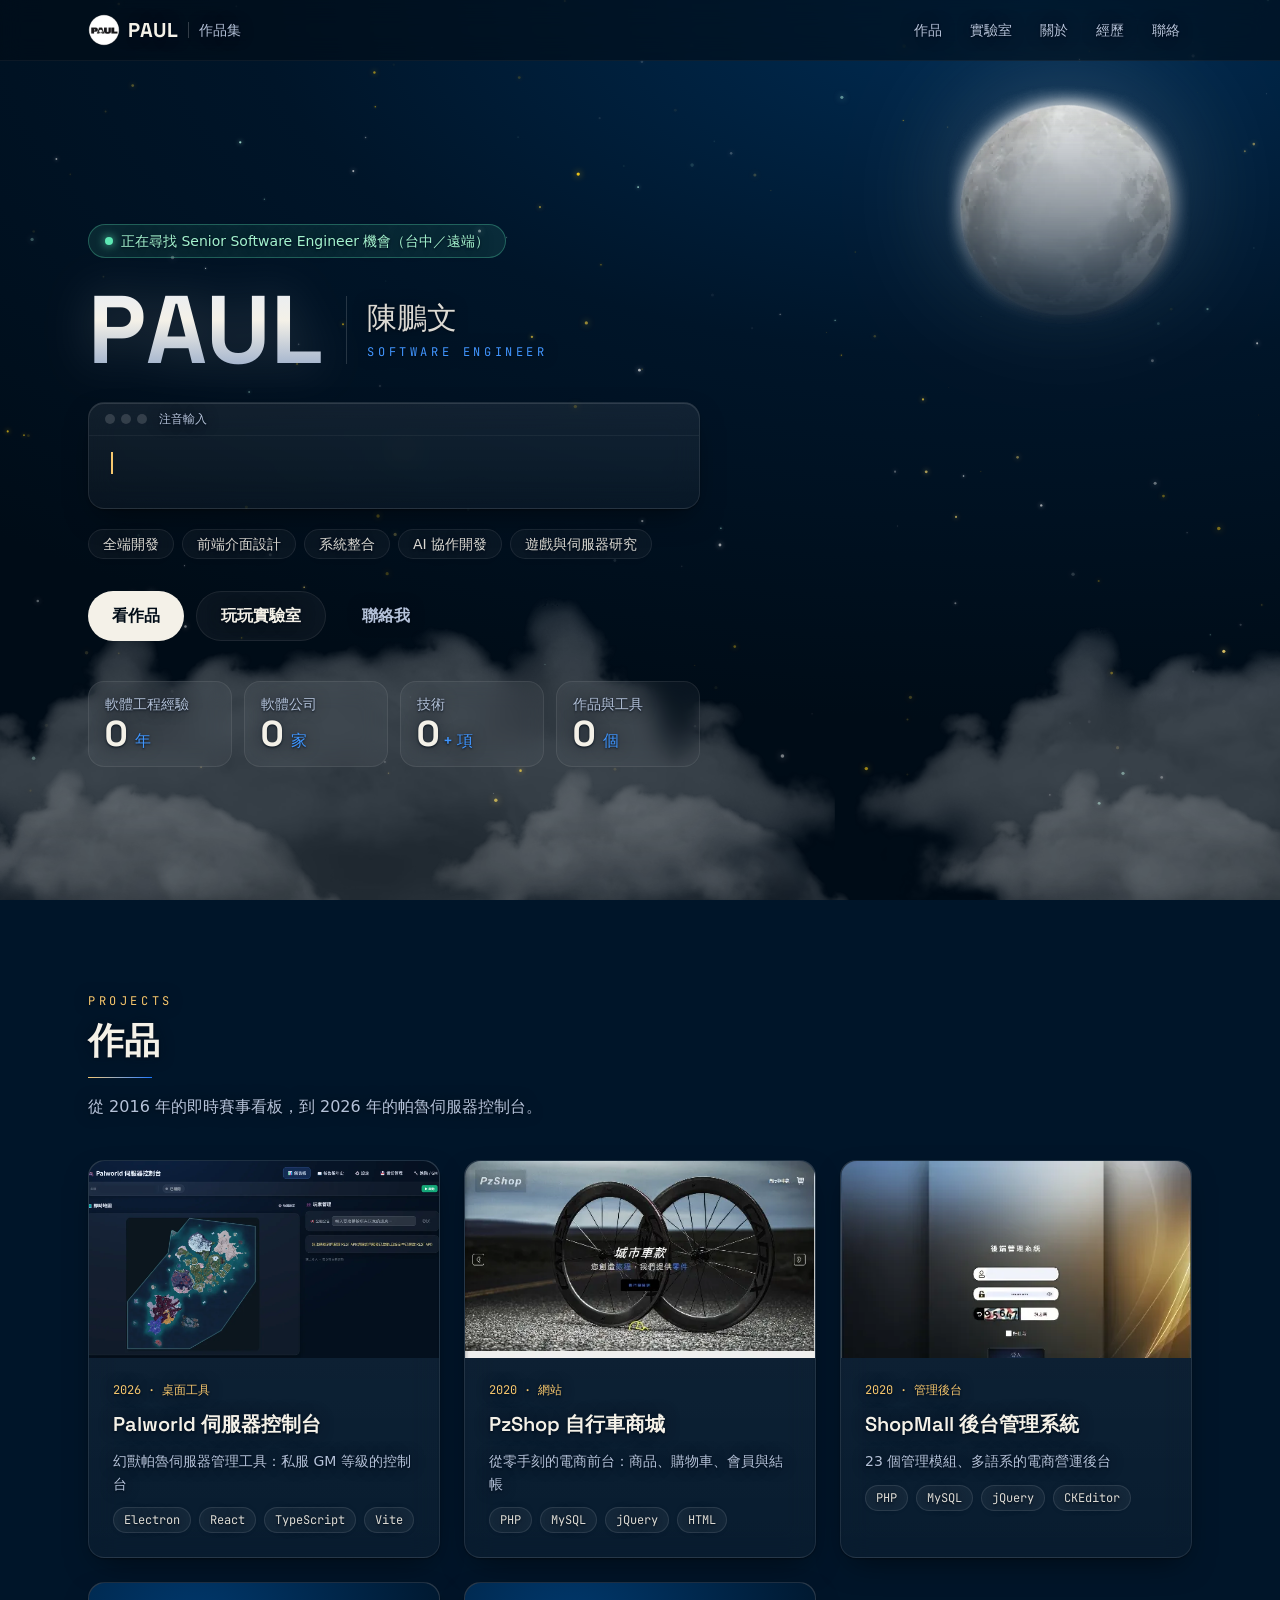
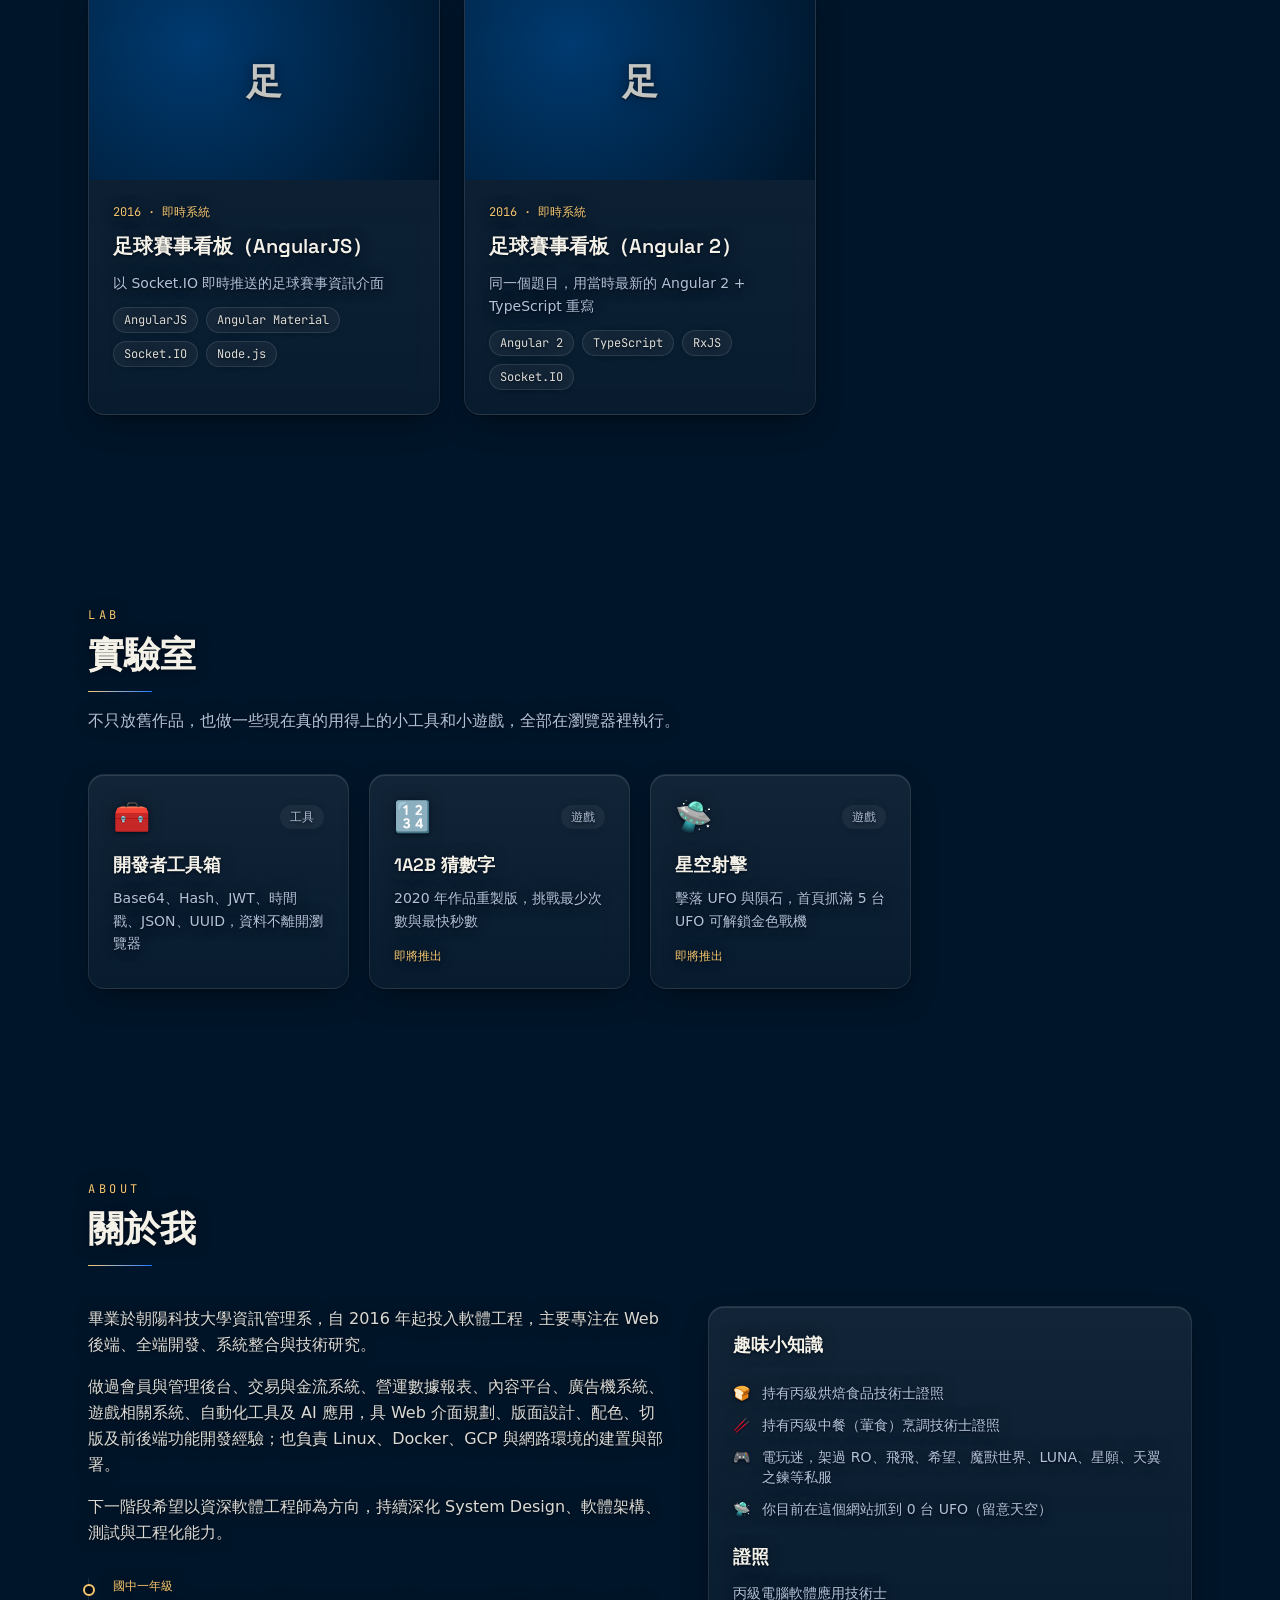
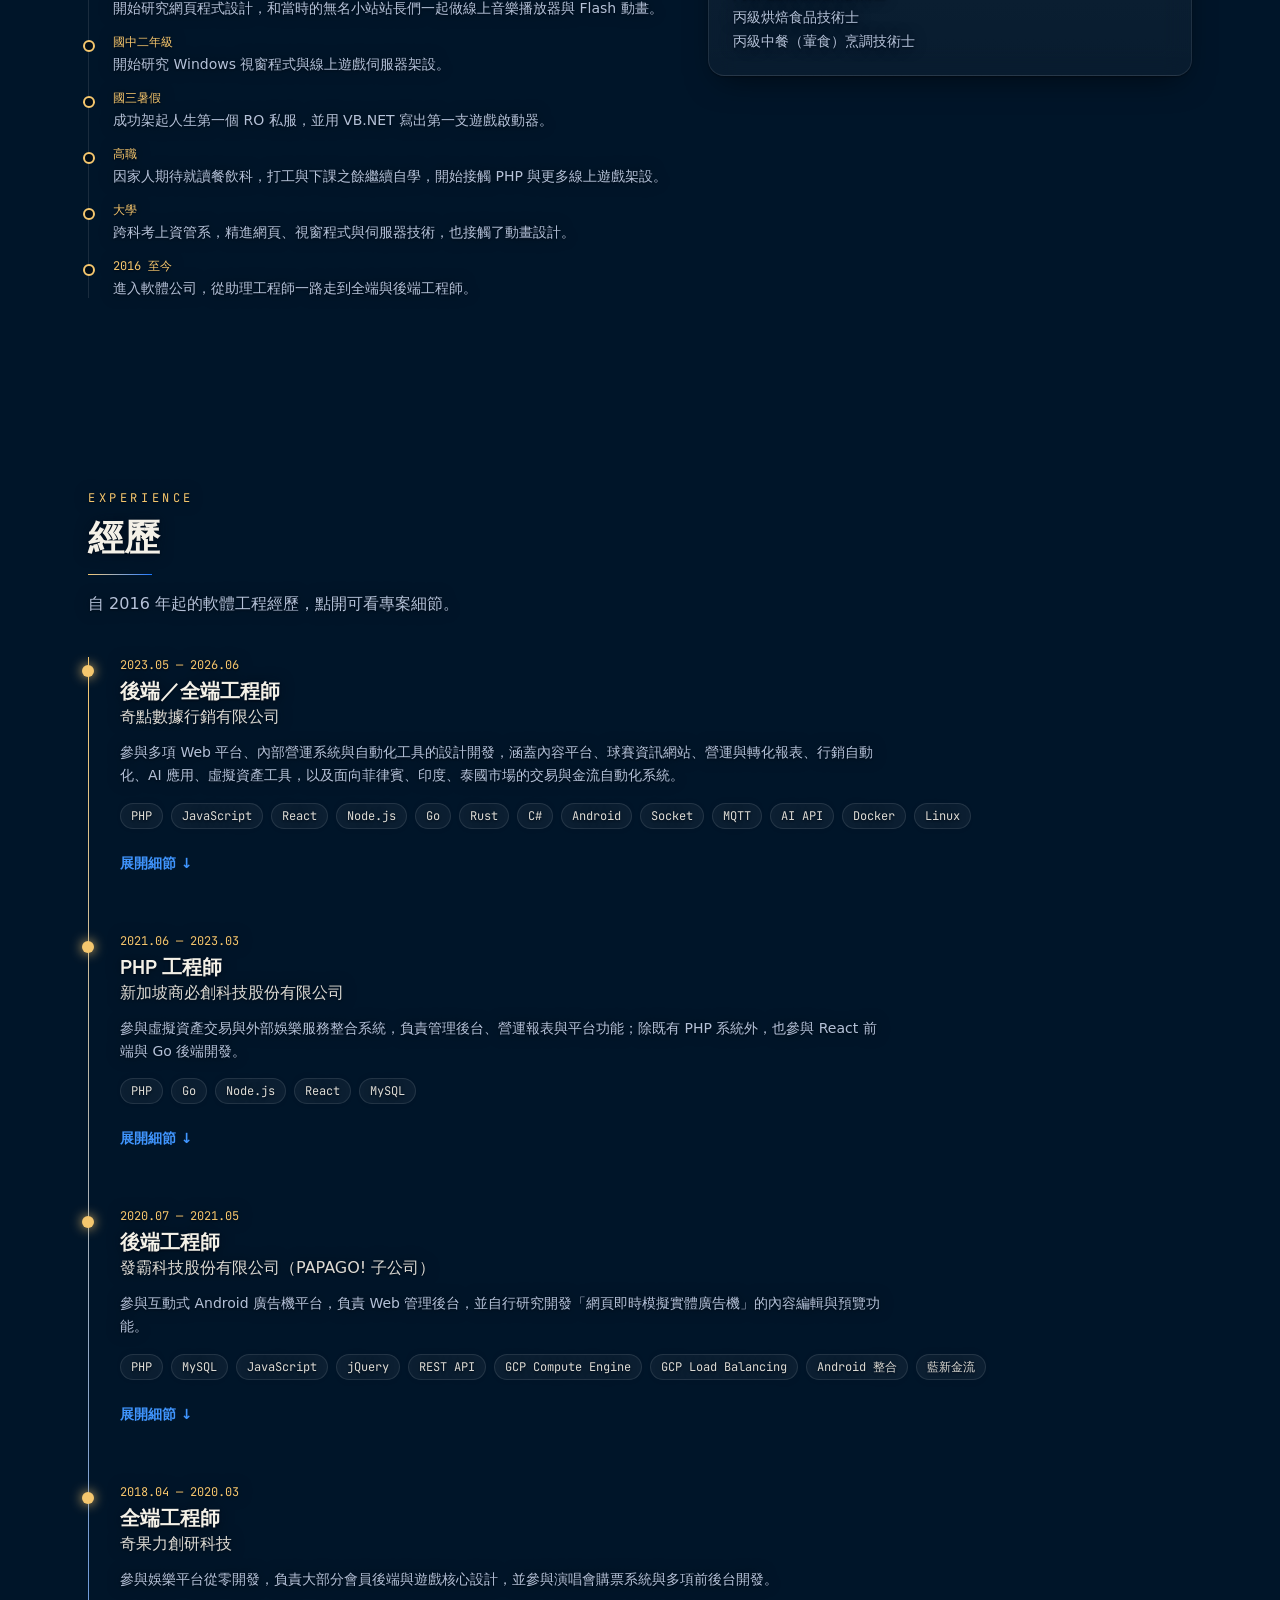
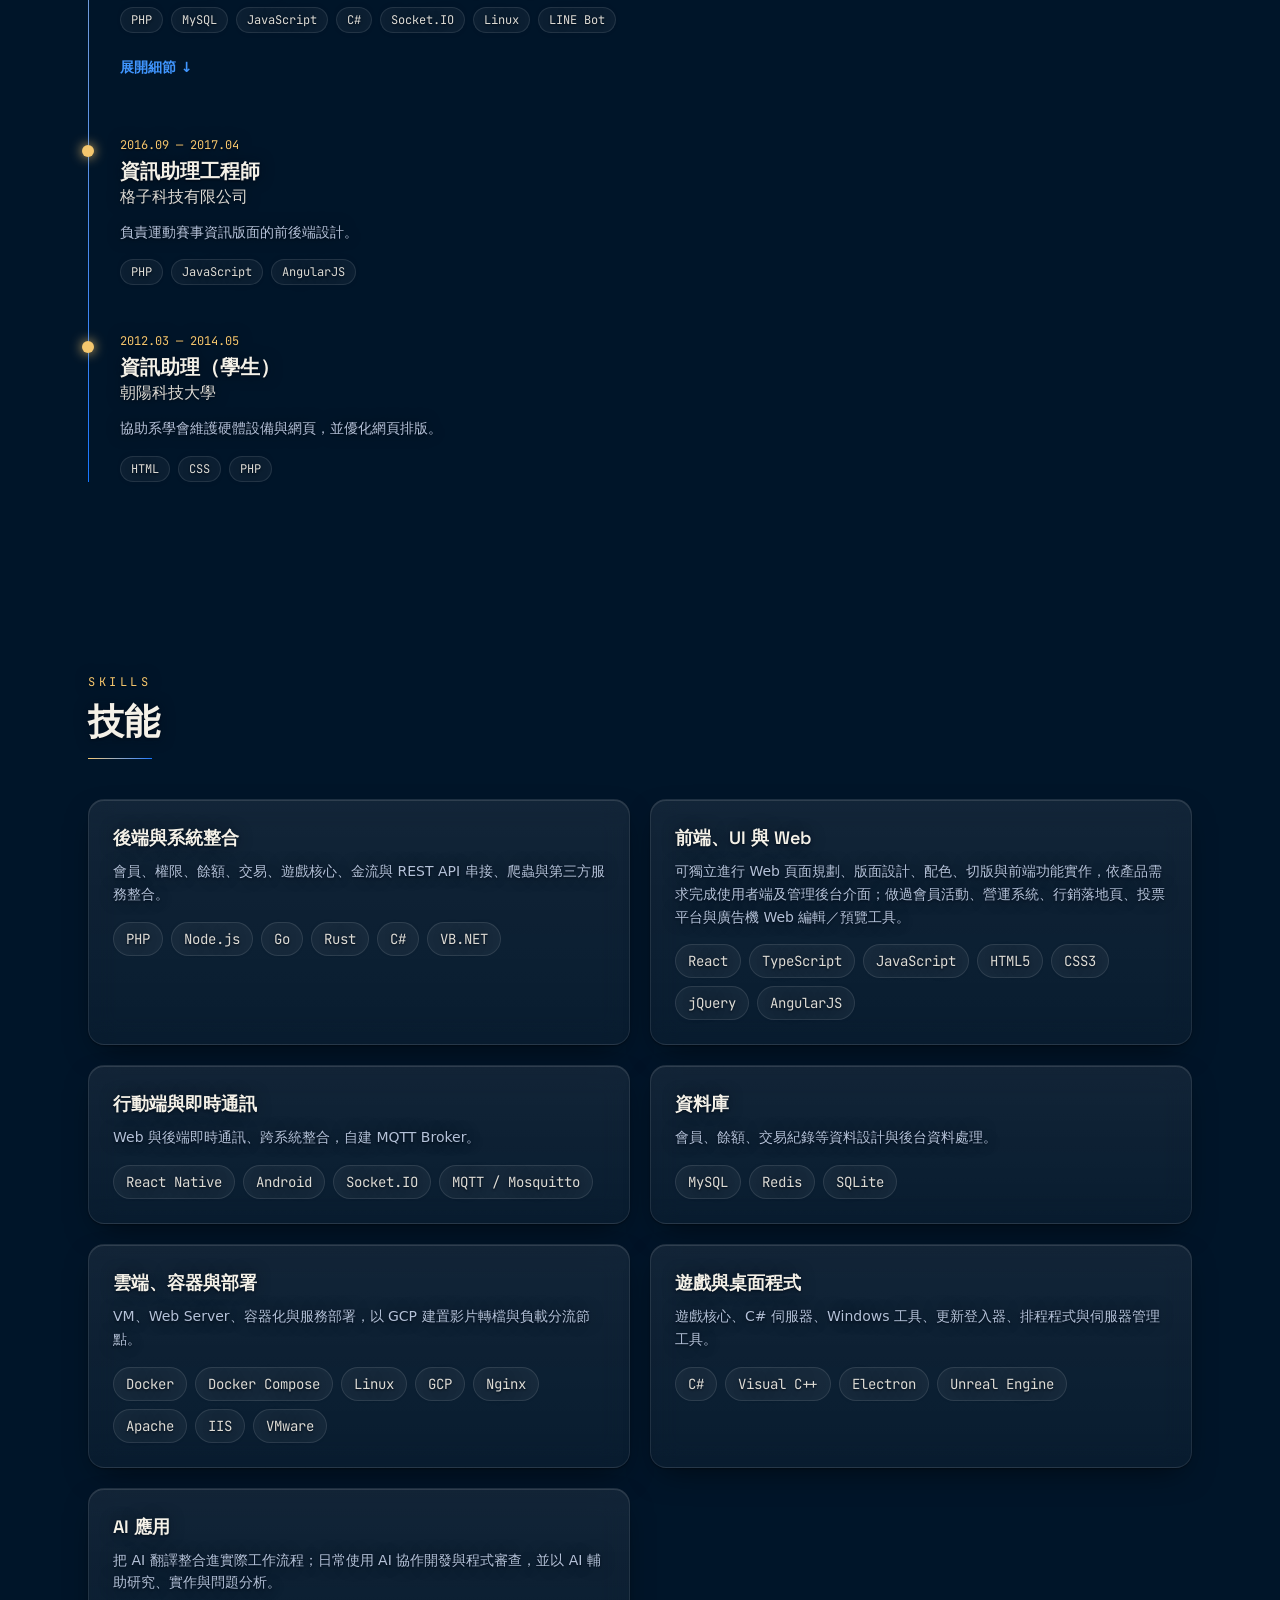
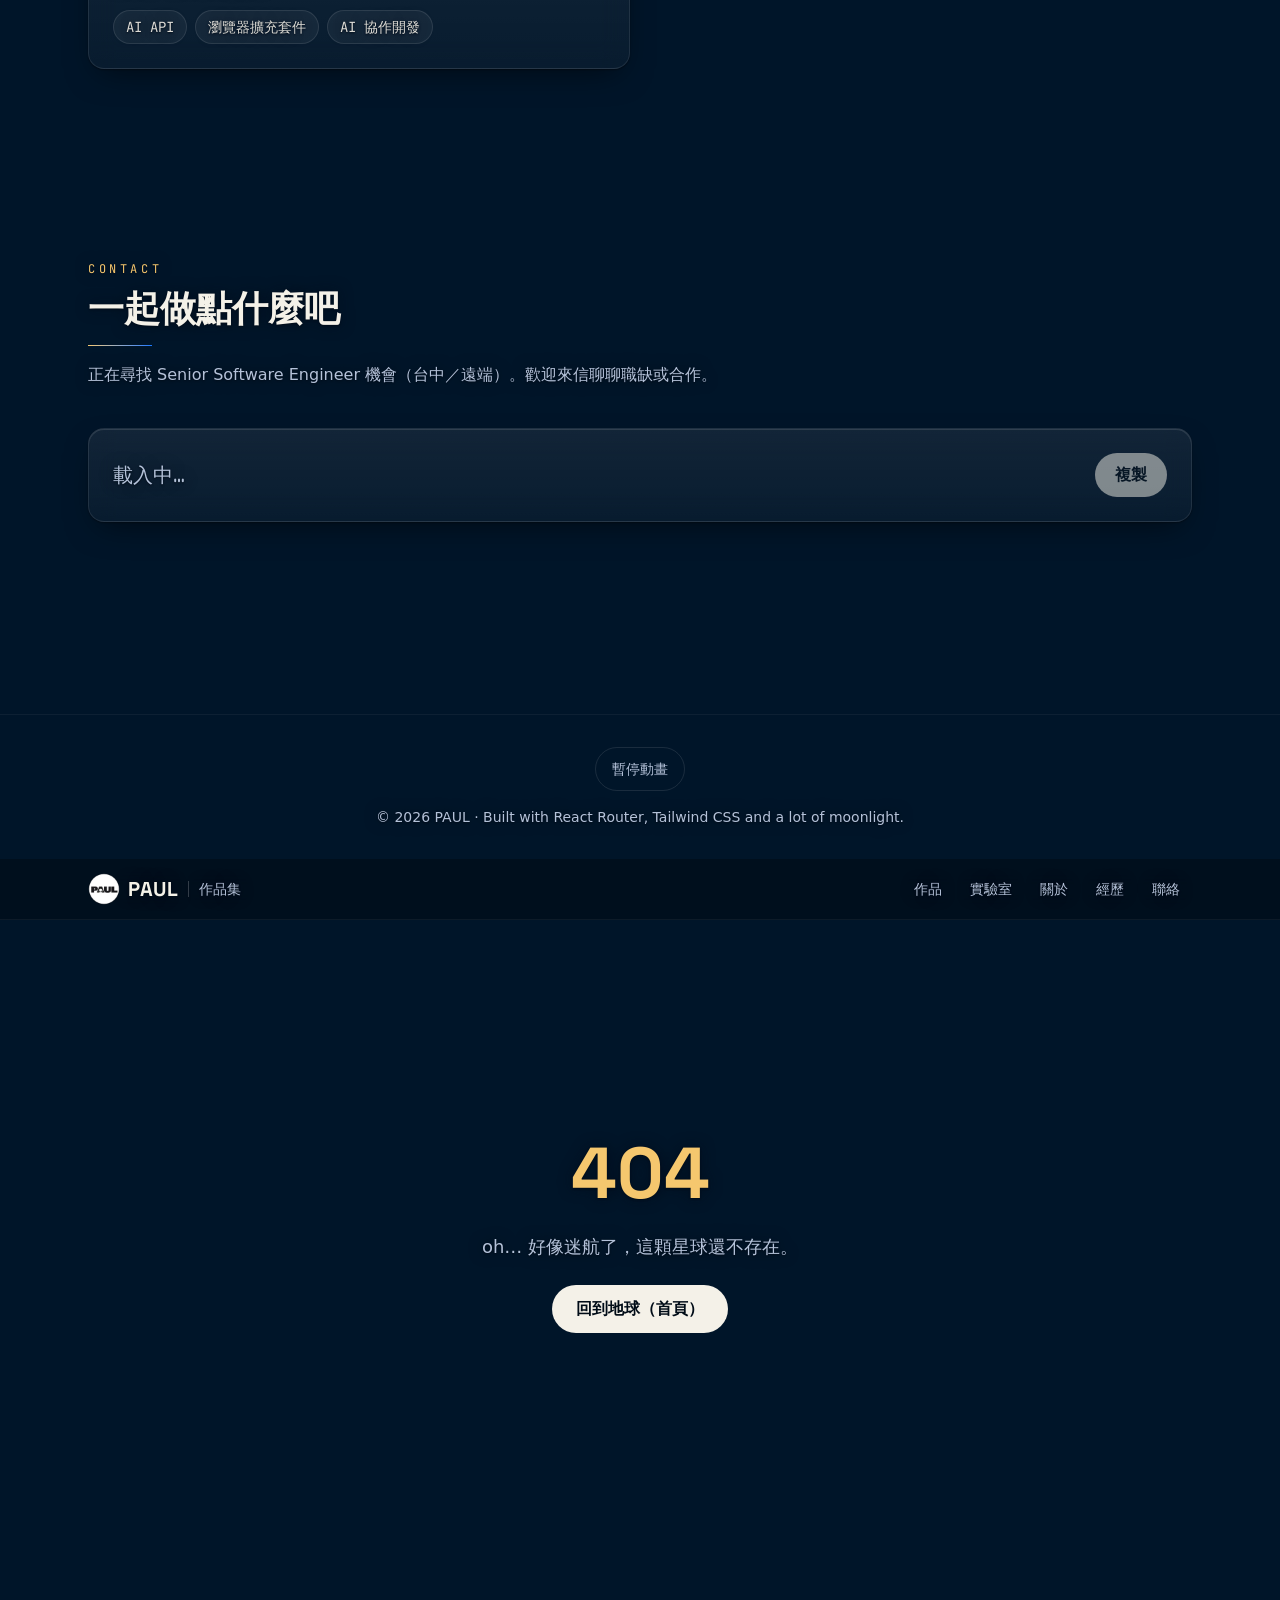
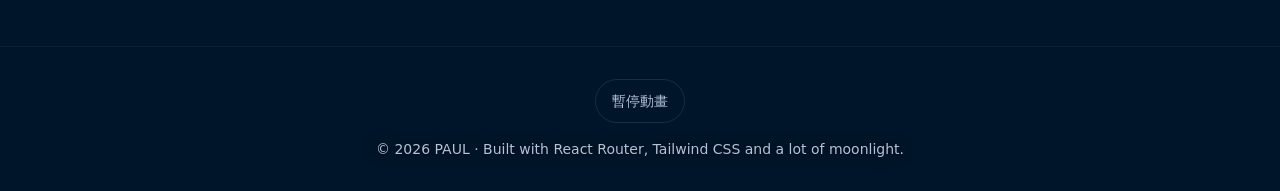
==== index.html @ 14be2705 "deploy: compiled site" ====
<!DOCTYPE html><html lang="zh-Hant-TW"><head><meta charSet="utf-8"/><meta name="viewport" content="width=device-width, initial-scale=1"/><link rel="preload" as="image" imageSrcSet="/images/moon-320.webp 320w, /images/moon.webp 640w" imageSizes="(min-width: 640px) min(36vw, 20rem), min(38vw, 10rem)" fetchPriority="high"/><link rel="preload" as="image" href="/images/logo-96.webp"/><meta name="theme-color" content="#001529"/><title>PAUL ｜ 作品集</title><meta name="description" content="PAUL（陳鵬文）的作品集：全端與後端工程、系統整合、遊戲與伺服器開發，以及線上小工具和小遊戲。"/><meta property="og:type" content="website"/><meta property="og:locale" content="zh_TW"/><meta property="og:site_name" content="PAUL"/><meta property="og:title" content="PAUL ｜ 作品集"/><meta property="og:description" content="PAUL（陳鵬文）的作品集：全端與後端工程、系統整合、遊戲與伺服器開發，以及線上小工具和小遊戲。"/><meta property="og:image" content="https://sp112907.github.io/og.png"/><meta property="og:image:width" content="1200"/><meta property="og:image:height" content="630"/><meta property="og:image:alt" content="PAUL 作品集"/><meta name="twitter:card" content="summary_large_image"/><meta property="og:url" content="https://sp112907.github.io/"/><link rel="canonical" href="https://sp112907.github.io/"/><link rel="icon" href="/favicon.png" type="image/png"/><link rel="apple-touch-icon" href="/favicon.png"/><link rel="modulepreload" href="/assets/manifest-308a22c6.js"/><link rel="modulepreload" href="/assets/entry.client-B5BqJ0xN.js"/><link rel="modulepreload" href="/assets/jsx-runtime-Ch9_1wX5.js"/><link rel="modulepreload" href="/assets/react-dom-DnBz4KIt.js"/><link rel="modulepreload" href="/assets/root-kAgUGX6l.js"/><link rel="modulepreload" href="/assets/site-DSFREZqV.js"/><link rel="modulepreload" href="/assets/use-motion-allowed-DX3pu76S.js"/><link rel="modulepreload" href="/assets/profile-oTTnEnzQ.js"/><link rel="modulepreload" href="/assets/moon-layout-Ddujqy3C.js"/><link rel="modulepreload" href="/assets/use-scroll-lock-DDJBdX3m.js"/><link rel="modulepreload" href="/assets/home-DOAdDFPU.js"/><link rel="modulepreload" href="/assets/ufo-store-caaUclxP.js"/><link rel="modulepreload" href="/assets/use-copy-CxcpU2Ex.js"/><link rel="modulepreload" href="/assets/projects-ALmEITdU.js"/><link rel="modulepreload" href="/assets/lab-ByqCQ0SV.js"/><link rel="modulepreload" href="/assets/seo-BEEh9Qex.js"/><script>try{if(localStorage.getItem("paul:motion-paused")==="1")document.documentElement.dataset.motion="paused"}catch(e){}</script><link rel="stylesheet" href="/assets/root-DjzMLXmr.css"/></head><body><a href="#main" class="sr-only focus:not-sr-only focus:fixed focus:left-4 focus:top-4 focus:z-50 focus:rounded-md focus:bg-night-800 focus:px-4 focus:py-2">跳到主要內容</a><div aria-hidden="true" class="pointer-events-none fixed inset-0 -z-10 overflow-hidden bg-[radial-gradient(120%_80%_at_80%_0%,#002d55_0%,#001529_50%,#000c17_100%)]"><canvas class="absolute inset-0 h-full w-full"></canvas><div id="sky-flyers" class="absolute inset-0"></div><div class="absolute right-4 top-[4.75rem] z-[2] w-[38vw] max-w-[10rem] sm:right-[4vw] sm:top-[6vh] sm:w-[min(36vw,20rem)] sm:max-w-none"><div aria-hidden="true" class="absolute inset-[18%] rounded-full bg-night-900 shadow-[0_0_6px_2px_var(--color-night-900)]"></div><img id="night-moon" src="/images/moon.webp" srcSet="/images/moon-320.webp 320w, /images/moon.webp 640w" sizes="(min-width: 640px) min(36vw, 20rem), min(38vw, 10rem)" alt="" width="640" height="640" decoding="async" fetchPriority="high" class="relative block w-full drop-shadow-[0_0_60px_rgba(244,241,232,0.35)]"/></div></div><header class="sticky top-0 z-30 border-b border-white/5 bg-night-950/60 backdrop-blur-md"><div class="mx-auto flex max-w-6xl items-center justify-between gap-2 px-5 py-3 sm:gap-4 sm:px-6"><a aria-label="PAUL 作品集 首頁" class="shimmer flex min-h-11 shrink-0 items-center gap-2 font-display text-xl font-bold tracking-wide sm:min-h-0" href="/" data-discover="true"><img src="/images/logo-96.webp" alt="" width="32" height="32" class="h-8 w-8 rounded-full"/><span>PAUL</span><span aria-hidden="true" class="mx-0.5 h-4 w-px bg-white/20"></span><span class="font-sans text-sm font-medium tracking-normal text-muted">作品集</span></a><nav aria-label="主要導覽" class="hidden sm:block"><ul class="flex whitespace-nowrap text-sm sm:gap-1"><li><a href="/#projects" class="group block rounded-full px-2 py-2 text-muted sm:px-3 transition-colors hover:bg-white/5 hover:text-moon"><span class="shimmer-title">作品</span></a></li><li><a href="/#lab" class="group block rounded-full px-2 py-2 text-muted sm:px-3 transition-colors hover:bg-white/5 hover:text-moon"><span class="shimmer-title">實驗室</span></a></li><li><a href="/#about" class="group block rounded-full px-2 py-2 text-muted sm:px-3 transition-colors hover:bg-white/5 hover:text-moon"><span class="shimmer-title">關於</span></a></li><li><a href="/#experience" class="group block rounded-full px-2 py-2 text-muted sm:px-3 transition-colors hover:bg-white/5 hover:text-moon"><span class="shimmer-title">經歷</span></a></li><li><a href="/#contact" class="group block rounded-full px-2 py-2 text-muted sm:px-3 transition-colors hover:bg-white/5 hover:text-moon"><span class="shimmer-title">聯絡</span></a></li></ul></nav><button type="button" aria-label="開啟選單" aria-expanded="false" aria-controls="mobile-menu" class="glow-edge flex h-11 w-11 items-center justify-center rounded-full text-moon hover:bg-white/10 press:scale-[0.98] transition-transform sm:hidden"><svg aria-hidden="true" viewBox="0 0 24 24" width="24" height="24" fill="none" stroke="currentColor" stroke-width="2" stroke-linecap="round"><path d="M4 7h16M4 12h16M4 17h16"></path></svg></button><dialog id="mobile-menu" aria-label="選單" class="fixed inset-0 m-0 h-dvh max-h-none w-full max-w-none flex-col overscroll-contain border-0 bg-night-900/90 p-0 text-moon backdrop-blur-xl backdrop:bg-transparent open:flex sm:hidden"><div class="flex justify-end px-5 pt-3"><button type="button" aria-label="關閉選單" class="glow-edge flex h-11 w-11 items-center justify-center rounded-full text-moon hover:bg-white/10 press:scale-[0.98] transition-transform"><svg aria-hidden="true" viewBox="0 0 24 24" width="24" height="24" fill="none" stroke="currentColor" stroke-width="2" stroke-linecap="round"><path d="M6 6l12 12M18 6L6 18"></path></svg></button></div><nav aria-label="手機導覽" class="flex flex-1 flex-col justify-center px-8"><ul class="space-y-2"><li><a href="/#projects" style="--menu-i:0" class="group flex min-h-11 items-center py-2 font-display text-3xl font-bold text-moon hover:text-star press:scale-[0.98] transition-transform menu-stagger"><span class="shimmer-title">作品</span></a></li><li><a href="/#lab" style="--menu-i:1" class="group flex min-h-11 items-center py-2 font-display text-3xl font-bold text-moon hover:text-star press:scale-[0.98] transition-transform menu-stagger"><span class="shimmer-title">實驗室</span></a></li><li><a href="/#about" style="--menu-i:2" class="group flex min-h-11 items-center py-2 font-display text-3xl font-bold text-moon hover:text-star press:scale-[0.98] transition-transform menu-stagger"><span class="shimmer-title">關於</span></a></li><li><a href="/#experience" style="--menu-i:3" class="group flex min-h-11 items-center py-2 font-display text-3xl font-bold text-moon hover:text-star press:scale-[0.98] transition-transform menu-stagger"><span class="shimmer-title">經歷</span></a></li><li><a href="/#contact" style="--menu-i:4" class="group flex min-h-11 items-center py-2 font-display text-3xl font-bold text-moon hover:text-star press:scale-[0.98] transition-transform menu-stagger"><span class="shimmer-title">聯絡</span></a></li></ul></nav><div class="px-8 pb-10"><p class="inline-flex items-center gap-2 rounded-full border border-emerald-300/30 bg-emerald-300/10 px-4 py-1.5 text-sm text-emerald-200"><span aria-hidden="true" class="h-2 w-2 shrink-0 rounded-full bg-emerald-300 shadow-[0_0_10px] shadow-emerald-300"></span>正在尋找 Senior Software Engineer 機會（台中／遠端）</p></div></dialog></div></header><main id="main" class="mx-auto max-w-6xl px-5 sm:px-6"><section aria-labelledby="hero-title" class="grid gap-10 pt-[13rem] pb-16 sm:pt-24 lg:min-h-[calc(100dvh-4rem)] lg:grid-cols-[minmax(0,1.15fr)_minmax(0,0.85fr)] lg:items-center"><div class="min-w-0"><p class="mb-6 inline-flex w-fit items-center gap-2 rounded-full border border-emerald-300/30 bg-emerald-300/10 px-4 py-1.5 text-sm text-emerald-200"><span aria-hidden="true" class="h-2 w-2 rounded-full bg-emerald-300 shadow-[0_0_10px] shadow-emerald-300"></span>正在尋找 Senior Software Engineer 機會（台中／遠端）</p><h1 id="hero-title" class="font-display font-bold tracking-tight"><span class="sr-only">PAUL 陳鵬文</span><span aria-hidden="true" class="flex flex-col items-start gap-3 sm:flex-row sm:items-center sm:gap-6"><span class="hero-wordmark text-6xl leading-none sm:text-7xl lg:text-8xl"><span class="hero-letter" style="--i:0">P</span><span class="hero-letter" style="--i:1">A</span><span class="hero-letter" style="--i:2">U</span><span class="hero-letter" style="--i:3">L</span><span class="hero-shine"><span>P</span><span>A</span><span>U</span><span>L</span></span></span><span class="flex flex-col gap-2 border-white/15 sm:border-l sm:py-1 sm:pl-5"><span class="font-sans text-2xl font-medium tracking-normal text-moon/90 sm:text-3xl">陳鵬文</span><span class="font-mono text-xs font-normal uppercase tracking-[0.3em] text-ice">Software Engineer</span></span></span></h1><div class="mt-6 max-w-2xl"><span class="sr-only">嗨，我是 PAUL，一個從架遊戲私服走進軟體工程的工程師</span><div aria-hidden="true" class="glass-card glass-card--static z-10 rounded-2xl"><div class="flex items-center gap-2 border-b border-white/5 px-4 py-2 text-xs text-muted"><span class="flex gap-1.5"><span class="h-2.5 w-2.5 rounded-full bg-white/15"></span><span class="h-2.5 w-2.5 rounded-full bg-white/15"></span><span class="h-2.5 w-2.5 rounded-full bg-white/15"></span></span><span class="ml-1">注音輸入</span></div><div class="relative min-h-[5.5rem] px-4 py-3 font-mono text-lg text-moon/90 sm:min-h-[4.5rem] sm:px-5 sm:text-xl"><span data-ime="committed"></span><span class="caret ml-0.5 inline-block h-[1.1em] w-[2px] translate-y-[0.2em] bg-star"></span></div></div></div><ul class="mt-5 flex flex-wrap gap-2"><li class="glass glow-edge glow-edge--sm rounded-full px-3.5 py-1 text-sm text-moon/90">全端開發</li><li class="glass glow-edge glow-edge--sm rounded-full px-3.5 py-1 text-sm text-moon/90">前端介面設計</li><li class="glass glow-edge glow-edge--sm rounded-full px-3.5 py-1 text-sm text-moon/90">系統整合</li><li class="glass glow-edge glow-edge--sm rounded-full px-3.5 py-1 text-sm text-moon/90">AI 協作開發</li><li class="glass glow-edge glow-edge--sm rounded-full px-3.5 py-1 text-sm text-moon/90">遊戲與伺服器研究</li></ul><div class="mt-8 flex flex-wrap gap-3"><a href="/#projects" class="inline-flex min-h-11 items-center rounded-full px-6 py-3 font-semibold transition-[color,background-color,scale] press:scale-[0.98] group bg-moon text-night-950 hover:bg-white"><span class="shimmer-title shimmer--on-light">看作品</span></a><a href="/#lab" class="inline-flex min-h-11 items-center rounded-full px-6 py-3 font-semibold transition-[color,background-color,scale] press:scale-[0.98] group glass glow-edge hover:bg-white/10"><span class="shimmer-title">玩玩實驗室</span></a><a href="/#contact" class="inline-flex min-h-11 items-center rounded-full px-6 py-3 font-semibold transition-[color,background-color,scale] press:scale-[0.98] shimmer text-muted underline-offset-4 hover:text-moon hover:underline">聯絡我</a></div><dl class="mt-10 grid max-w-2xl grid-cols-2 gap-3 sm:grid-cols-4"><div class="glass rounded-2xl px-4 py-3"><dt class="text-sm text-muted">軟體工程經驗</dt><dd class="font-display text-3xl font-bold tabular-nums text-moon sm:text-4xl"><span aria-hidden="true" data-count="animated">0<span class="ml-1 text-base font-medium text-ice"> 年</span></span><span class="sr-only">10 年</span></dd></div><div class="glass rounded-2xl px-4 py-3"><dt class="text-sm text-muted">軟體公司</dt><dd class="font-display text-3xl font-bold tabular-nums text-moon sm:text-4xl"><span aria-hidden="true" data-count="animated">0<span class="ml-1 text-base font-medium text-ice"> 家</span></span><span class="sr-only">5 家</span></dd></div><div class="glass rounded-2xl px-4 py-3"><dt class="text-sm text-muted">技術</dt><dd class="font-display text-3xl font-bold tabular-nums text-moon sm:text-4xl"><span aria-hidden="true" data-count="animated">0<span class="ml-1 text-base font-medium text-ice">+ 項</span></span><span class="sr-only">35+ 項</span></dd></div><div class="glass rounded-2xl px-4 py-3"><dt class="text-sm text-muted">作品與工具</dt><dd class="font-display text-3xl font-bold tabular-nums text-moon sm:text-4xl"><span aria-hidden="true" data-count="animated">0<span class="ml-1 text-base font-medium text-ice"> 個</span></span><span class="sr-only">6 個</span></dd></div></dl></div><div aria-hidden="true" class="hidden lg:block"></div></section><section id="projects" aria-labelledby="projects-title" class="py-16 sm:py-24"><header data-reveal="" class="mb-8 max-w-2xl sm:mb-10"><p class="font-mono text-xs uppercase tracking-[0.3em] text-star">Projects</p><h2 id="projects-title" class="mt-3 font-display text-2xl font-bold sm:text-4xl">作品</h2><span aria-hidden="true" class="section-rule mt-4 block h-px w-16 bg-gradient-to-r from-star to-brand"></span><p class="mt-4 leading-relaxed text-muted">從 2016 年的即時賽事看板，到 2026 年的帕魯伺服器控制台。</p></header><ul class="grid gap-6 sm:grid-cols-2 lg:grid-cols-3"><li data-reveal="" style="--reveal-i:0"><a class="group glass-card block h-full rounded-2xl press:scale-[0.99]" href="/projects/palserver/" data-discover="true"><div class="overflow-hidden rounded-t-2xl"><img src="/images/projects/palserver/dashboard.webp" alt="" loading="lazy" decoding="async" width="1440" height="771" class="aspect-video w-full object-cover object-top transition-transform duration-500 group-hover:scale-105 motion-reduce:transition-none motion-reduce:group-hover:scale-100"/></div><div class="space-y-3 p-4 sm:p-6"><p class="font-mono text-xs text-star">2026<!-- --> · <!-- -->桌面工具</p><h3 class="shimmer-title w-fit font-display text-xl font-semibold">Palworld 伺服器控制台</h3><p class="text-sm leading-relaxed text-muted">幻獸帕魯伺服器管理工具：私服 GM 等級的控制台</p><ul aria-label="Palworld 伺服器控制台 使用技術" class="flex flex-wrap gap-2"><li class="glow-edge glow-edge--sm rounded-full border border-white/10 bg-white/5 font-mono text-moon/90 px-2.5 py-1 text-xs">Electron</li><li class="glow-edge glow-edge--sm rounded-full border border-white/10 bg-white/5 font-mono text-moon/90 px-2.5 py-1 text-xs">React</li><li class="glow-edge glow-edge--sm rounded-full border border-white/10 bg-white/5 font-mono text-moon/90 px-2.5 py-1 text-xs">TypeScript</li><li class="glow-edge glow-edge--sm rounded-full border border-white/10 bg-white/5 font-mono text-moon/90 px-2.5 py-1 text-xs">Vite</li></ul></div></a></li><li data-reveal="" style="--reveal-i:1"><a class="group glass-card block h-full rounded-2xl press:scale-[0.99]" href="/projects/pzshop/" data-discover="true"><div class="overflow-hidden rounded-t-2xl"><img src="/images/projects/pzshop.webp" alt="" loading="lazy" decoding="async" width="480" height="393" class="aspect-video w-full object-cover object-top transition-transform duration-500 group-hover:scale-105 motion-reduce:transition-none motion-reduce:group-hover:scale-100"/></div><div class="space-y-3 p-4 sm:p-6"><p class="font-mono text-xs text-star">2020<!-- --> · <!-- -->網站</p><h3 class="shimmer-title w-fit font-display text-xl font-semibold">PzShop 自行車商城</h3><p class="text-sm leading-relaxed text-muted">從零手刻的電商前台：商品、購物車、會員與結帳</p><ul aria-label="PzShop 自行車商城 使用技術" class="flex flex-wrap gap-2"><li class="glow-edge glow-edge--sm rounded-full border border-white/10 bg-white/5 font-mono text-moon/90 px-2.5 py-1 text-xs">PHP</li><li class="glow-edge glow-edge--sm rounded-full border border-white/10 bg-white/5 font-mono text-moon/90 px-2.5 py-1 text-xs">MySQL</li><li class="glow-edge glow-edge--sm rounded-full border border-white/10 bg-white/5 font-mono text-moon/90 px-2.5 py-1 text-xs">jQuery</li><li class="glow-edge glow-edge--sm rounded-full border border-white/10 bg-white/5 font-mono text-moon/90 px-2.5 py-1 text-xs">HTML</li></ul></div></a></li><li data-reveal="" style="--reveal-i:2"><a class="group glass-card block h-full rounded-2xl press:scale-[0.99]" href="/projects/shopmall-admin/" data-discover="true"><div class="overflow-hidden rounded-t-2xl"><img src="/images/projects/shopmall-admin-login.webp" alt="" loading="lazy" decoding="async" width="480" height="388" class="aspect-video w-full object-cover object-top transition-transform duration-500 group-hover:scale-105 motion-reduce:transition-none motion-reduce:group-hover:scale-100"/></div><div class="space-y-3 p-4 sm:p-6"><p class="font-mono text-xs text-star">2020<!-- --> · <!-- -->管理後台</p><h3 class="shimmer-title w-fit font-display text-xl font-semibold">ShopMall 後台管理系統</h3><p class="text-sm leading-relaxed text-muted">23 個管理模組、多語系的電商營運後台</p><ul aria-label="ShopMall 後台管理系統 使用技術" class="flex flex-wrap gap-2"><li class="glow-edge glow-edge--sm rounded-full border border-white/10 bg-white/5 font-mono text-moon/90 px-2.5 py-1 text-xs">PHP</li><li class="glow-edge glow-edge--sm rounded-full border border-white/10 bg-white/5 font-mono text-moon/90 px-2.5 py-1 text-xs">MySQL</li><li class="glow-edge glow-edge--sm rounded-full border border-white/10 bg-white/5 font-mono text-moon/90 px-2.5 py-1 text-xs">jQuery</li><li class="glow-edge glow-edge--sm rounded-full border border-white/10 bg-white/5 font-mono text-moon/90 px-2.5 py-1 text-xs">CKEditor</li></ul></div></a></li><li data-reveal="" style="--reveal-i:3"><a class="group glass-card block h-full rounded-2xl press:scale-[0.99]" href="/projects/matchboard-angularjs/" data-discover="true"><div class="overflow-hidden rounded-t-2xl"><div aria-hidden="true" class="flex aspect-video w-full items-center justify-center bg-[radial-gradient(circle_at_30%_30%,#003a70,#001529)] font-display text-4xl font-bold text-moon/80">足</div></div><div class="space-y-3 p-4 sm:p-6"><p class="font-mono text-xs text-star">2016<!-- --> · <!-- -->即時系統</p><h3 class="shimmer-title w-fit font-display text-xl font-semibold">足球賽事看板（AngularJS）</h3><p class="text-sm leading-relaxed text-muted">以 Socket.IO 即時推送的足球賽事資訊介面</p><ul aria-label="足球賽事看板（AngularJS） 使用技術" class="flex flex-wrap gap-2"><li class="glow-edge glow-edge--sm rounded-full border border-white/10 bg-white/5 font-mono text-moon/90 px-2.5 py-1 text-xs">AngularJS</li><li class="glow-edge glow-edge--sm rounded-full border border-white/10 bg-white/5 font-mono text-moon/90 px-2.5 py-1 text-xs">Angular Material</li><li class="glow-edge glow-edge--sm rounded-full border border-white/10 bg-white/5 font-mono text-moon/90 px-2.5 py-1 text-xs">Socket.IO</li><li class="glow-edge glow-edge--sm rounded-full border border-white/10 bg-white/5 font-mono text-moon/90 px-2.5 py-1 text-xs">Node.js</li></ul></div></a></li><li data-reveal="" style="--reveal-i:4"><a class="group glass-card block h-full rounded-2xl press:scale-[0.99]" href="/projects/matchboard-angular2/" data-discover="true"><div class="overflow-hidden rounded-t-2xl"><div aria-hidden="true" class="flex aspect-video w-full items-center justify-center bg-[radial-gradient(circle_at_30%_30%,#003a70,#001529)] font-display text-4xl font-bold text-moon/80">足</div></div><div class="space-y-3 p-4 sm:p-6"><p class="font-mono text-xs text-star">2016<!-- --> · <!-- -->即時系統</p><h3 class="shimmer-title w-fit font-display text-xl font-semibold">足球賽事看板（Angular 2）</h3><p class="text-sm leading-relaxed text-muted">同一個題目，用當時最新的 Angular 2 + TypeScript 重寫</p><ul aria-label="足球賽事看板（Angular 2） 使用技術" class="flex flex-wrap gap-2"><li class="glow-edge glow-edge--sm rounded-full border border-white/10 bg-white/5 font-mono text-moon/90 px-2.5 py-1 text-xs">Angular 2</li><li class="glow-edge glow-edge--sm rounded-full border border-white/10 bg-white/5 font-mono text-moon/90 px-2.5 py-1 text-xs">TypeScript</li><li class="glow-edge glow-edge--sm rounded-full border border-white/10 bg-white/5 font-mono text-moon/90 px-2.5 py-1 text-xs">RxJS</li><li class="glow-edge glow-edge--sm rounded-full border border-white/10 bg-white/5 font-mono text-moon/90 px-2.5 py-1 text-xs">Socket.IO</li></ul></div></a></li></ul></section><section id="lab" aria-labelledby="lab-title" class="py-16 sm:py-24"><header data-reveal="" class="mb-8 max-w-2xl sm:mb-10"><p class="font-mono text-xs uppercase tracking-[0.3em] text-star">Lab</p><h2 id="lab-title" class="mt-3 font-display text-2xl font-bold sm:text-4xl">實驗室</h2><span aria-hidden="true" class="section-rule mt-4 block h-px w-16 bg-gradient-to-r from-star to-brand"></span><p class="mt-4 leading-relaxed text-muted">不只放舊作品，也做一些現在真的用得上的小工具和小遊戲，全部在瀏覽器裡執行。</p></header><ul class="grid gap-5 sm:grid-cols-2 lg:grid-cols-4"><li data-reveal="" style="--reveal-i:0"><article class="glass-card h-full rounded-2xl p-4 sm:p-6 press-within:scale-[0.99]"><a class="group block h-full" href="/lab/devtools/" data-discover="true"><div class="flex items-center justify-between"><span aria-hidden="true" class="text-3xl">🧰</span><span class="rounded-full bg-white/5 px-2.5 py-1 font-mono text-xs text-muted">工具</span></div><h3 class="shimmer-title mt-4 w-fit font-display text-lg font-semibold">開發者工具箱</h3><p class="mt-2 text-sm leading-relaxed text-muted">Base64、Hash、JWT、時間戳、JSON、UUID，資料不離開瀏覽器</p></a></article></li><li data-reveal="" style="--reveal-i:1"><article class="glass-card h-full rounded-2xl p-4 sm:p-6"><div class="flex items-center justify-between"><span aria-hidden="true" class="text-3xl">🔢</span><span class="rounded-full bg-white/5 px-2.5 py-1 font-mono text-xs text-muted">遊戲</span></div><h3 class="shimmer-title mt-4 w-fit font-display text-lg font-semibold">1A2B 猜數字</h3><p class="mt-2 text-sm leading-relaxed text-muted">2020 年作品重製版，挑戰最少次數與最快秒數</p><p class="mt-4 font-mono text-xs text-star">即將推出</p></article></li><li data-reveal="" style="--reveal-i:2"><article class="glass-card h-full rounded-2xl p-4 sm:p-6"><div class="flex items-center justify-between"><span aria-hidden="true" class="text-3xl">🛸</span><span class="rounded-full bg-white/5 px-2.5 py-1 font-mono text-xs text-muted">遊戲</span></div><h3 class="shimmer-title mt-4 w-fit font-display text-lg font-semibold">星空射擊</h3><p class="mt-2 text-sm leading-relaxed text-muted">擊落 UFO 與隕石，首頁抓滿 5 台 UFO 可解鎖金色戰機</p><p class="mt-4 font-mono text-xs text-star">即將推出</p></article></li></ul></section><section id="about" aria-labelledby="about-title" class="py-16 sm:py-24"><header data-reveal="" class="mb-8 max-w-2xl sm:mb-10"><p class="font-mono text-xs uppercase tracking-[0.3em] text-star">About</p><h2 id="about-title" class="mt-3 font-display text-2xl font-bold sm:text-4xl">關於我</h2><span aria-hidden="true" class="section-rule mt-4 block h-px w-16 bg-gradient-to-r from-star to-brand"></span></header><div class="grid gap-10 lg:grid-cols-[1.2fr_1fr]"><div class="space-y-4 leading-relaxed text-moon/90"><p>畢業於朝陽科技大學資訊管理系，自 2016 年起投入軟體工程，主要專注在 Web 後端、全端開發、系統整合與技術研究。</p><p>做過會員與管理後台、交易與金流系統、營運數據報表、內容平台、廣告機系統、遊戲相關系統、自動化工具及 AI 應用，具 Web 介面規劃、版面設計、配色、切版及前後端功能開發經驗；也負責 Linux、Docker、GCP 與網路環境的建置與部署。</p><p>下一階段希望以資深軟體工程師為方向，持續深化 System Design、軟體架構、測試與工程化能力。</p><ol class="mt-8 space-y-4 border-l border-white/10 pl-6"><li class="relative"><span aria-hidden="true" class="absolute -left-[1.85rem] top-1.5 h-3 w-3 rounded-full border-2 border-star bg-night-950"></span><p class="font-mono text-xs text-star">國中一年級</p><p class="mt-1 text-sm text-muted">開始研究網頁程式設計，和當時的無名小站站長們一起做線上音樂播放器與 Flash 動畫。</p></li><li class="relative"><span aria-hidden="true" class="absolute -left-[1.85rem] top-1.5 h-3 w-3 rounded-full border-2 border-star bg-night-950"></span><p class="font-mono text-xs text-star">國中二年級</p><p class="mt-1 text-sm text-muted">開始研究 Windows 視窗程式與線上遊戲伺服器架設。</p></li><li class="relative"><span aria-hidden="true" class="absolute -left-[1.85rem] top-1.5 h-3 w-3 rounded-full border-2 border-star bg-night-950"></span><p class="font-mono text-xs text-star">國三暑假</p><p class="mt-1 text-sm text-muted">成功架起人生第一個 RO 私服，並用 VB.NET 寫出第一支遊戲啟動器。</p></li><li class="relative"><span aria-hidden="true" class="absolute -left-[1.85rem] top-1.5 h-3 w-3 rounded-full border-2 border-star bg-night-950"></span><p class="font-mono text-xs text-star">高職</p><p class="mt-1 text-sm text-muted">因家人期待就讀餐飲科，打工與下課之餘繼續自學，開始接觸 PHP 與更多線上遊戲架設。</p></li><li class="relative"><span aria-hidden="true" class="absolute -left-[1.85rem] top-1.5 h-3 w-3 rounded-full border-2 border-star bg-night-950"></span><p class="font-mono text-xs text-star">大學</p><p class="mt-1 text-sm text-muted">跨科考上資管系，精進網頁、視窗程式與伺服器技術，也接觸了動畫設計。</p></li><li class="relative"><span aria-hidden="true" class="absolute -left-[1.85rem] top-1.5 h-3 w-3 rounded-full border-2 border-star bg-night-950"></span><p class="font-mono text-xs text-star">2016 至今</p><p class="mt-1 text-sm text-muted">進入軟體公司，從助理工程師一路走到全端與後端工程師。</p></li></ol></div><aside data-reveal="" style="--reveal-i:1" class="glass-card h-fit space-y-6 rounded-2xl p-4 sm:p-6" aria-labelledby="fun-facts-title"><h3 id="fun-facts-title" class="font-display text-lg font-semibold">趣味小知識</h3><ul class="space-y-3"><li class="flex gap-3 text-sm text-muted"><span aria-hidden="true">🍞</span>持有丙級烘焙食品技術士證照</li><li class="flex gap-3 text-sm text-muted"><span aria-hidden="true">🥢</span>持有丙級中餐（葷食）烹調技術士證照</li><li class="flex gap-3 text-sm text-muted"><span aria-hidden="true">🎮</span>電玩迷，架過 RO、飛飛、希望、魔獸世界、LUNA、星願、天翼之鍊等私服</li><li class="flex gap-3 text-sm text-muted"><span aria-hidden="true">🛸</span>你目前在這個網站抓到 <!-- -->0<!-- --> 台 UFO（留意天空）</li></ul><div><h3 class="font-display text-lg font-semibold">證照</h3><ul class="mt-3 space-y-1 text-sm text-muted"><li>丙級電腦軟體應用技術士</li><li>丙級烘焙食品技術士</li><li>丙級中餐（葷食）烹調技術士</li></ul></div></aside></div></section><section id="experience" aria-labelledby="experience-title" class="py-16 sm:py-24"><header data-reveal="" class="mb-8 max-w-2xl sm:mb-10"><p class="font-mono text-xs uppercase tracking-[0.3em] text-star">Experience</p><h2 id="experience-title" class="mt-3 font-display text-2xl font-bold sm:text-4xl">經歷</h2><span aria-hidden="true" class="section-rule mt-4 block h-px w-16 bg-gradient-to-r from-star to-brand"></span><p class="mt-4 leading-relaxed text-muted">自 2016 年起的軟體工程經歷，點開可看專案細節。</p></header><ol class="relative isolate space-y-4 sm:space-y-12 before:absolute before:-z-10 before:left-0 before:top-0 before:h-full before:w-px before:bg-white/10 after:absolute after:-z-10 after:left-0 after:top-0 after:h-full after:w-px after:origin-top after:bg-gradient-to-b after:from-star after:to-brand after:[transform:scaleY(var(--timeline-progress,1))]"><li data-reveal="" style="--reveal-i:0" class="relative ml-5 max-sm:glass-card max-sm:rounded-2xl max-sm:p-4 sm:ml-0 sm:pl-8"><span aria-hidden="true" class="absolute left-[-26.5px] top-[18px] h-3 w-3 rounded-full bg-star shadow-[0_0_12px] shadow-star sm:left-[-0.4rem] sm:top-2"></span><div class="flex flex-wrap items-baseline gap-x-3 gap-y-1 sm:block"><p class="font-mono text-xs text-star">2023.05<!-- --> — <!-- -->2026.06</p><h3 class="font-display text-lg font-semibold sm:mt-1 sm:text-xl">後端／全端工程師</h3></div><p class="text-sm text-moon/90 sm:text-base">奇點數據行銷有限公司</p><p class="mt-2 max-w-3xl text-sm leading-relaxed text-muted sm:mt-3">參與多項 Web 平台、內部營運系統與自動化工具的設計開發，涵蓋內容平台、球賽資訊網站、營運與轉化報表、行銷自動化、AI 應用、虛擬資產工具，以及面向菲律賓、印度、泰國市場的交易與金流自動化系統。</p><div class="mt-3 sm:hidden"><ul aria-label="奇點數據行銷有限公司 使用技術" class="flex flex-wrap gap-2"><li class="glow-edge glow-edge--sm rounded-full border border-white/10 bg-white/5 font-mono text-moon/90 px-2.5 py-1 text-xs">PHP</li><li class="glow-edge glow-edge--sm rounded-full border border-white/10 bg-white/5 font-mono text-moon/90 px-2.5 py-1 text-xs">JavaScript</li><li class="glow-edge glow-edge--sm rounded-full border border-white/10 bg-white/5 font-mono text-moon/90 px-2.5 py-1 text-xs">React</li><li class="glow-edge glow-edge--sm rounded-full border border-white/10 bg-white/5 font-mono text-moon/90 px-2.5 py-1 text-xs">Node.js</li><li class="glow-edge glow-edge--sm rounded-full border border-white/10 bg-white/5 font-mono text-star px-2.5 py-1 text-xs"><span aria-hidden="true">+<!-- -->9</span><span class="sr-only">另有 <!-- -->9<!-- --> 項</span></li></ul></div><div class="mt-4 hidden sm:block"><ul aria-label="奇點數據行銷有限公司 使用技術" class="flex flex-wrap gap-2"><li class="glow-edge glow-edge--sm rounded-full border border-white/10 bg-white/5 font-mono text-moon/90 px-2.5 py-1 text-xs">PHP</li><li class="glow-edge glow-edge--sm rounded-full border border-white/10 bg-white/5 font-mono text-moon/90 px-2.5 py-1 text-xs">JavaScript</li><li class="glow-edge glow-edge--sm rounded-full border border-white/10 bg-white/5 font-mono text-moon/90 px-2.5 py-1 text-xs">React</li><li class="glow-edge glow-edge--sm rounded-full border border-white/10 bg-white/5 font-mono text-moon/90 px-2.5 py-1 text-xs">Node.js</li><li class="glow-edge glow-edge--sm rounded-full border border-white/10 bg-white/5 font-mono text-moon/90 px-2.5 py-1 text-xs">Go</li><li class="glow-edge glow-edge--sm rounded-full border border-white/10 bg-white/5 font-mono text-moon/90 px-2.5 py-1 text-xs">Rust</li><li class="glow-edge glow-edge--sm rounded-full border border-white/10 bg-white/5 font-mono text-moon/90 px-2.5 py-1 text-xs">C#</li><li class="glow-edge glow-edge--sm rounded-full border border-white/10 bg-white/5 font-mono text-moon/90 px-2.5 py-1 text-xs">Android</li><li class="glow-edge glow-edge--sm rounded-full border border-white/10 bg-white/5 font-mono text-moon/90 px-2.5 py-1 text-xs">Socket</li><li class="glow-edge glow-edge--sm rounded-full border border-white/10 bg-white/5 font-mono text-moon/90 px-2.5 py-1 text-xs">MQTT</li><li class="glow-edge glow-edge--sm rounded-full border border-white/10 bg-white/5 font-mono text-moon/90 px-2.5 py-1 text-xs">AI API</li><li class="glow-edge glow-edge--sm rounded-full border border-white/10 bg-white/5 font-mono text-moon/90 px-2.5 py-1 text-xs">Docker</li><li class="glow-edge glow-edge--sm rounded-full border border-white/10 bg-white/5 font-mono text-moon/90 px-2.5 py-1 text-xs">Linux</li></ul></div><button type="button" aria-expanded="false" aria-controls="_R_6m35_" aria-label="展開細節：奇點數據行銷有限公司" class="mt-2 inline-flex min-h-11 items-center text-sm font-semibold text-ice underline-offset-4 hover:underline press:scale-[0.98] transition-transform sm:mt-3">展開細節 ↓</button></li><li data-reveal="" style="--reveal-i:1" class="relative ml-5 max-sm:glass-card max-sm:rounded-2xl max-sm:p-4 sm:ml-0 sm:pl-8"><span aria-hidden="true" class="absolute left-[-26.5px] top-[18px] h-3 w-3 rounded-full bg-star shadow-[0_0_12px] shadow-star sm:left-[-0.4rem] sm:top-2"></span><div class="flex flex-wrap items-baseline gap-x-3 gap-y-1 sm:block"><p class="font-mono text-xs text-star">2021.06<!-- --> — <!-- -->2023.03</p><h3 class="font-display text-lg font-semibold sm:mt-1 sm:text-xl">PHP 工程師</h3></div><p class="text-sm text-moon/90 sm:text-base">新加坡商必創科技股份有限公司</p><p class="mt-2 max-w-3xl text-sm leading-relaxed text-muted sm:mt-3">參與虛擬資產交易與外部娛樂服務整合系統，負責管理後台、營運報表與平台功能；除既有 PHP 系統外，也參與 React 前端與 Go 後端開發。</p><div class="mt-3 sm:mt-4"><ul aria-label="新加坡商必創科技股份有限公司 使用技術" class="flex flex-wrap gap-2"><li class="glow-edge glow-edge--sm rounded-full border border-white/10 bg-white/5 font-mono text-moon/90 px-2.5 py-1 text-xs">PHP</li><li class="glow-edge glow-edge--sm rounded-full border border-white/10 bg-white/5 font-mono text-moon/90 px-2.5 py-1 text-xs">Go</li><li class="glow-edge glow-edge--sm rounded-full border border-white/10 bg-white/5 font-mono text-moon/90 px-2.5 py-1 text-xs">Node.js</li><li class="glow-edge glow-edge--sm rounded-full border border-white/10 bg-white/5 font-mono text-moon/90 px-2.5 py-1 text-xs">React</li><li class="glow-edge glow-edge--sm rounded-full border border-white/10 bg-white/5 font-mono text-moon/90 px-2.5 py-1 text-xs">MySQL</li></ul></div><button type="button" aria-expanded="false" aria-controls="_R_am35_" aria-label="展開細節：新加坡商必創科技股份有限公司" class="mt-2 inline-flex min-h-11 items-center text-sm font-semibold text-ice underline-offset-4 hover:underline press:scale-[0.98] transition-transform sm:mt-3">展開細節 ↓</button></li><li data-reveal="" style="--reveal-i:2" class="relative ml-5 max-sm:glass-card max-sm:rounded-2xl max-sm:p-4 sm:ml-0 sm:pl-8"><span aria-hidden="true" class="absolute left-[-26.5px] top-[18px] h-3 w-3 rounded-full bg-star shadow-[0_0_12px] shadow-star sm:left-[-0.4rem] sm:top-2"></span><div class="flex flex-wrap items-baseline gap-x-3 gap-y-1 sm:block"><p class="font-mono text-xs text-star">2020.07<!-- --> — <!-- -->2021.05</p><h3 class="font-display text-lg font-semibold sm:mt-1 sm:text-xl">後端工程師</h3></div><p class="text-sm text-moon/90 sm:text-base">發霸科技股份有限公司（PAPAGO! 子公司）</p><p class="mt-2 max-w-3xl text-sm leading-relaxed text-muted sm:mt-3">參與互動式 Android 廣告機平台，負責 Web 管理後台，並自行研究開發「網頁即時模擬實體廣告機」的內容編輯與預覽功能。</p><div class="mt-3 sm:hidden"><ul aria-label="發霸科技股份有限公司（PAPAGO! 子公司） 使用技術" class="flex flex-wrap gap-2"><li class="glow-edge glow-edge--sm rounded-full border border-white/10 bg-white/5 font-mono text-moon/90 px-2.5 py-1 text-xs">PHP</li><li class="glow-edge glow-edge--sm rounded-full border border-white/10 bg-white/5 font-mono text-moon/90 px-2.5 py-1 text-xs">MySQL</li><li class="glow-edge glow-edge--sm rounded-full border border-white/10 bg-white/5 font-mono text-moon/90 px-2.5 py-1 text-xs">JavaScript</li><li class="glow-edge glow-edge--sm rounded-full border border-white/10 bg-white/5 font-mono text-moon/90 px-2.5 py-1 text-xs">jQuery</li><li class="glow-edge glow-edge--sm rounded-full border border-white/10 bg-white/5 font-mono text-star px-2.5 py-1 text-xs"><span aria-hidden="true">+<!-- -->5</span><span class="sr-only">另有 <!-- -->5<!-- --> 項</span></li></ul></div><div class="mt-4 hidden sm:block"><ul aria-label="發霸科技股份有限公司（PAPAGO! 子公司） 使用技術" class="flex flex-wrap gap-2"><li class="glow-edge glow-edge--sm rounded-full border border-white/10 bg-white/5 font-mono text-moon/90 px-2.5 py-1 text-xs">PHP</li><li class="glow-edge glow-edge--sm rounded-full border border-white/10 bg-white/5 font-mono text-moon/90 px-2.5 py-1 text-xs">MySQL</li><li class="glow-edge glow-edge--sm rounded-full border border-white/10 bg-white/5 font-mono text-moon/90 px-2.5 py-1 text-xs">JavaScript</li><li class="glow-edge glow-edge--sm rounded-full border border-white/10 bg-white/5 font-mono text-moon/90 px-2.5 py-1 text-xs">jQuery</li><li class="glow-edge glow-edge--sm rounded-full border border-white/10 bg-white/5 font-mono text-moon/90 px-2.5 py-1 text-xs">REST API</li><li class="glow-edge glow-edge--sm rounded-full border border-white/10 bg-white/5 font-mono text-moon/90 px-2.5 py-1 text-xs">GCP Compute Engine</li><li class="glow-edge glow-edge--sm rounded-full border border-white/10 bg-white/5 font-mono text-moon/90 px-2.5 py-1 text-xs">GCP Load Balancing</li><li class="glow-edge glow-edge--sm rounded-full border border-white/10 bg-white/5 font-mono text-moon/90 px-2.5 py-1 text-xs">Android 整合</li><li class="glow-edge glow-edge--sm rounded-full border border-white/10 bg-white/5 font-mono text-moon/90 px-2.5 py-1 text-xs">藍新金流</li></ul></div><button type="button" aria-expanded="false" aria-controls="_R_em35_" aria-label="展開細節：發霸科技股份有限公司（PAPAGO! 子公司）" class="mt-2 inline-flex min-h-11 items-center text-sm font-semibold text-ice underline-offset-4 hover:underline press:scale-[0.98] transition-transform sm:mt-3">展開細節 ↓</button></li><li data-reveal="" style="--reveal-i:3" class="relative ml-5 max-sm:glass-card max-sm:rounded-2xl max-sm:p-4 sm:ml-0 sm:pl-8"><span aria-hidden="true" class="absolute left-[-26.5px] top-[18px] h-3 w-3 rounded-full bg-star shadow-[0_0_12px] shadow-star sm:left-[-0.4rem] sm:top-2"></span><div class="flex flex-wrap items-baseline gap-x-3 gap-y-1 sm:block"><p class="font-mono text-xs text-star">2018.04<!-- --> — <!-- -->2020.03</p><h3 class="font-display text-lg font-semibold sm:mt-1 sm:text-xl">全端工程師</h3></div><p class="text-sm text-moon/90 sm:text-base">奇果力創研科技</p><p class="mt-2 max-w-3xl text-sm leading-relaxed text-muted sm:mt-3">參與娛樂平台從零開發，負責大部分會員後端與遊戲核心設計，並參與演唱會購票系統與多項前後台開發。</p><div class="mt-3 sm:hidden"><ul aria-label="奇果力創研科技 使用技術" class="flex flex-wrap gap-2"><li class="glow-edge glow-edge--sm rounded-full border border-white/10 bg-white/5 font-mono text-moon/90 px-2.5 py-1 text-xs">PHP</li><li class="glow-edge glow-edge--sm rounded-full border border-white/10 bg-white/5 font-mono text-moon/90 px-2.5 py-1 text-xs">MySQL</li><li class="glow-edge glow-edge--sm rounded-full border border-white/10 bg-white/5 font-mono text-moon/90 px-2.5 py-1 text-xs">JavaScript</li><li class="glow-edge glow-edge--sm rounded-full border border-white/10 bg-white/5 font-mono text-moon/90 px-2.5 py-1 text-xs">C#</li><li class="glow-edge glow-edge--sm rounded-full border border-white/10 bg-white/5 font-mono text-star px-2.5 py-1 text-xs"><span aria-hidden="true">+<!-- -->3</span><span class="sr-only">另有 <!-- -->3<!-- --> 項</span></li></ul></div><div class="mt-4 hidden sm:block"><ul aria-label="奇果力創研科技 使用技術" class="flex flex-wrap gap-2"><li class="glow-edge glow-edge--sm rounded-full border border-white/10 bg-white/5 font-mono text-moon/90 px-2.5 py-1 text-xs">PHP</li><li class="glow-edge glow-edge--sm rounded-full border border-white/10 bg-white/5 font-mono text-moon/90 px-2.5 py-1 text-xs">MySQL</li><li class="glow-edge glow-edge--sm rounded-full border border-white/10 bg-white/5 font-mono text-moon/90 px-2.5 py-1 text-xs">JavaScript</li><li class="glow-edge glow-edge--sm rounded-full border border-white/10 bg-white/5 font-mono text-moon/90 px-2.5 py-1 text-xs">C#</li><li class="glow-edge glow-edge--sm rounded-full border border-white/10 bg-white/5 font-mono text-moon/90 px-2.5 py-1 text-xs">Socket.IO</li><li class="glow-edge glow-edge--sm rounded-full border border-white/10 bg-white/5 font-mono text-moon/90 px-2.5 py-1 text-xs">Linux</li><li class="glow-edge glow-edge--sm rounded-full border border-white/10 bg-white/5 font-mono text-moon/90 px-2.5 py-1 text-xs">LINE Bot</li></ul></div><button type="button" aria-expanded="false" aria-controls="_R_im35_" aria-label="展開細節：奇果力創研科技" class="mt-2 inline-flex min-h-11 items-center text-sm font-semibold text-ice underline-offset-4 hover:underline press:scale-[0.98] transition-transform sm:mt-3">展開細節 ↓</button></li><li data-reveal="" style="--reveal-i:4" class="relative ml-5 max-sm:glass-card max-sm:rounded-2xl max-sm:p-4 sm:ml-0 sm:pl-8"><span aria-hidden="true" class="absolute left-[-26.5px] top-[18px] h-3 w-3 rounded-full bg-star shadow-[0_0_12px] shadow-star sm:left-[-0.4rem] sm:top-2"></span><div class="flex flex-wrap items-baseline gap-x-3 gap-y-1 sm:block"><p class="font-mono text-xs text-star">2016.09<!-- --> — <!-- -->2017.04</p><h3 class="font-display text-lg font-semibold sm:mt-1 sm:text-xl">資訊助理工程師</h3></div><p class="text-sm text-moon/90 sm:text-base">格子科技有限公司</p><p class="mt-2 max-w-3xl text-sm leading-relaxed text-muted sm:mt-3">負責運動賽事資訊版面的前後端設計。</p><div class="mt-3 sm:mt-4"><ul aria-label="格子科技有限公司 使用技術" class="flex flex-wrap gap-2"><li class="glow-edge glow-edge--sm rounded-full border border-white/10 bg-white/5 font-mono text-moon/90 px-2.5 py-1 text-xs">PHP</li><li class="glow-edge glow-edge--sm rounded-full border border-white/10 bg-white/5 font-mono text-moon/90 px-2.5 py-1 text-xs">JavaScript</li><li class="glow-edge glow-edge--sm rounded-full border border-white/10 bg-white/5 font-mono text-moon/90 px-2.5 py-1 text-xs">AngularJS</li></ul></div></li><li data-reveal="" style="--reveal-i:5" class="relative ml-5 max-sm:glass-card max-sm:rounded-2xl max-sm:p-4 sm:ml-0 sm:pl-8"><span aria-hidden="true" class="absolute left-[-26.5px] top-[18px] h-3 w-3 rounded-full bg-star shadow-[0_0_12px] shadow-star sm:left-[-0.4rem] sm:top-2"></span><div class="flex flex-wrap items-baseline gap-x-3 gap-y-1 sm:block"><p class="font-mono text-xs text-star">2012.03<!-- --> — <!-- -->2014.05</p><h3 class="font-display text-lg font-semibold sm:mt-1 sm:text-xl">資訊助理（學生）</h3></div><p class="text-sm text-moon/90 sm:text-base">朝陽科技大學</p><p class="mt-2 max-w-3xl text-sm leading-relaxed text-muted sm:mt-3">協助系學會維護硬體設備與網頁，並優化網頁排版。</p><div class="mt-3 sm:mt-4"><ul aria-label="朝陽科技大學 使用技術" class="flex flex-wrap gap-2"><li class="glow-edge glow-edge--sm rounded-full border border-white/10 bg-white/5 font-mono text-moon/90 px-2.5 py-1 text-xs">HTML</li><li class="glow-edge glow-edge--sm rounded-full border border-white/10 bg-white/5 font-mono text-moon/90 px-2.5 py-1 text-xs">CSS</li><li class="glow-edge glow-edge--sm rounded-full border border-white/10 bg-white/5 font-mono text-moon/90 px-2.5 py-1 text-xs">PHP</li></ul></div></li></ol></section><section id="skills" aria-labelledby="skills-title" class="py-16 sm:py-24"><header data-reveal="" class="mb-8 max-w-2xl sm:mb-10"><p class="font-mono text-xs uppercase tracking-[0.3em] text-star">Skills</p><h2 id="skills-title" class="mt-3 font-display text-2xl font-bold sm:text-4xl">技能</h2><span aria-hidden="true" class="section-rule mt-4 block h-px w-16 bg-gradient-to-r from-star to-brand"></span></header><ul class="grid gap-5 md:grid-cols-2"><li data-reveal="" style="--reveal-i:0" class="glass-card rounded-2xl p-4 sm:p-6"><h3 class="font-display text-lg font-semibold">後端與系統整合</h3><p class="mt-2 text-sm leading-relaxed text-muted">會員、權限、餘額、交易、遊戲核心、金流與 REST API 串接、爬蟲與第三方服務整合。</p><div class="mt-4"><ul aria-label="後端與系統整合 技能" class="flex flex-wrap gap-2"><li class="glow-edge glow-edge--sm rounded-full border border-white/10 bg-white/5 font-mono text-moon/90 px-3 py-1.5 text-sm">PHP</li><li class="glow-edge glow-edge--sm rounded-full border border-white/10 bg-white/5 font-mono text-moon/90 px-3 py-1.5 text-sm">Node.js</li><li class="glow-edge glow-edge--sm rounded-full border border-white/10 bg-white/5 font-mono text-moon/90 px-3 py-1.5 text-sm">Go</li><li class="glow-edge glow-edge--sm rounded-full border border-white/10 bg-white/5 font-mono text-moon/90 px-3 py-1.5 text-sm">Rust</li><li class="glow-edge glow-edge--sm rounded-full border border-white/10 bg-white/5 font-mono text-moon/90 px-3 py-1.5 text-sm">C#</li><li class="glow-edge glow-edge--sm rounded-full border border-white/10 bg-white/5 font-mono text-moon/90 px-3 py-1.5 text-sm">VB.NET</li></ul></div></li><li data-reveal="" style="--reveal-i:1" class="glass-card rounded-2xl p-4 sm:p-6"><h3 class="font-display text-lg font-semibold">前端、UI 與 Web</h3><p class="mt-2 text-sm leading-relaxed text-muted">可獨立進行 Web 頁面規劃、版面設計、配色、切版與前端功能實作，依產品需求完成使用者端及管理後台介面；做過會員活動、營運系統、行銷落地頁、投票平台與廣告機 Web 編輯／預覽工具。</p><div class="mt-4"><ul aria-label="前端、UI 與 Web 技能" class="flex flex-wrap gap-2"><li class="glow-edge glow-edge--sm rounded-full border border-white/10 bg-white/5 font-mono text-moon/90 px-3 py-1.5 text-sm">React</li><li class="glow-edge glow-edge--sm rounded-full border border-white/10 bg-white/5 font-mono text-moon/90 px-3 py-1.5 text-sm">TypeScript</li><li class="glow-edge glow-edge--sm rounded-full border border-white/10 bg-white/5 font-mono text-moon/90 px-3 py-1.5 text-sm">JavaScript</li><li class="glow-edge glow-edge--sm rounded-full border border-white/10 bg-white/5 font-mono text-moon/90 px-3 py-1.5 text-sm">HTML5</li><li class="glow-edge glow-edge--sm rounded-full border border-white/10 bg-white/5 font-mono text-moon/90 px-3 py-1.5 text-sm">CSS3</li><li class="glow-edge glow-edge--sm rounded-full border border-white/10 bg-white/5 font-mono text-moon/90 px-3 py-1.5 text-sm">jQuery</li><li class="glow-edge glow-edge--sm rounded-full border border-white/10 bg-white/5 font-mono text-moon/90 px-3 py-1.5 text-sm">AngularJS</li></ul></div></li><li data-reveal="" style="--reveal-i:2" class="glass-card rounded-2xl p-4 sm:p-6"><h3 class="font-display text-lg font-semibold">行動端與即時通訊</h3><p class="mt-2 text-sm leading-relaxed text-muted">Web 與後端即時通訊、跨系統整合，自建 MQTT Broker。</p><div class="mt-4"><ul aria-label="行動端與即時通訊 技能" class="flex flex-wrap gap-2"><li class="glow-edge glow-edge--sm rounded-full border border-white/10 bg-white/5 font-mono text-moon/90 px-3 py-1.5 text-sm">React Native</li><li class="glow-edge glow-edge--sm rounded-full border border-white/10 bg-white/5 font-mono text-moon/90 px-3 py-1.5 text-sm">Android</li><li class="glow-edge glow-edge--sm rounded-full border border-white/10 bg-white/5 font-mono text-moon/90 px-3 py-1.5 text-sm">Socket.IO</li><li class="glow-edge glow-edge--sm rounded-full border border-white/10 bg-white/5 font-mono text-moon/90 px-3 py-1.5 text-sm">MQTT / Mosquitto</li></ul></div></li><li data-reveal="" style="--reveal-i:3" class="glass-card rounded-2xl p-4 sm:p-6"><h3 class="font-display text-lg font-semibold">資料庫</h3><p class="mt-2 text-sm leading-relaxed text-muted">會員、餘額、交易紀錄等資料設計與後台資料處理。</p><div class="mt-4"><ul aria-label="資料庫 技能" class="flex flex-wrap gap-2"><li class="glow-edge glow-edge--sm rounded-full border border-white/10 bg-white/5 font-mono text-moon/90 px-3 py-1.5 text-sm">MySQL</li><li class="glow-edge glow-edge--sm rounded-full border border-white/10 bg-white/5 font-mono text-moon/90 px-3 py-1.5 text-sm">Redis</li><li class="glow-edge glow-edge--sm rounded-full border border-white/10 bg-white/5 font-mono text-moon/90 px-3 py-1.5 text-sm">SQLite</li></ul></div></li><li data-reveal="" style="--reveal-i:4" class="glass-card rounded-2xl p-4 sm:p-6"><h3 class="font-display text-lg font-semibold">雲端、容器與部署</h3><p class="mt-2 text-sm leading-relaxed text-muted">VM、Web Server、容器化與服務部署，以 GCP 建置影片轉檔與負載分流節點。</p><div class="mt-4"><ul aria-label="雲端、容器與部署 技能" class="flex flex-wrap gap-2"><li class="glow-edge glow-edge--sm rounded-full border border-white/10 bg-white/5 font-mono text-moon/90 px-3 py-1.5 text-sm">Docker</li><li class="glow-edge glow-edge--sm rounded-full border border-white/10 bg-white/5 font-mono text-moon/90 px-3 py-1.5 text-sm">Docker Compose</li><li class="glow-edge glow-edge--sm rounded-full border border-white/10 bg-white/5 font-mono text-moon/90 px-3 py-1.5 text-sm">Linux</li><li class="glow-edge glow-edge--sm rounded-full border border-white/10 bg-white/5 font-mono text-moon/90 px-3 py-1.5 text-sm">GCP</li><li class="glow-edge glow-edge--sm rounded-full border border-white/10 bg-white/5 font-mono text-moon/90 px-3 py-1.5 text-sm">Nginx</li><li class="glow-edge glow-edge--sm rounded-full border border-white/10 bg-white/5 font-mono text-moon/90 px-3 py-1.5 text-sm">Apache</li><li class="glow-edge glow-edge--sm rounded-full border border-white/10 bg-white/5 font-mono text-moon/90 px-3 py-1.5 text-sm">IIS</li><li class="glow-edge glow-edge--sm rounded-full border border-white/10 bg-white/5 font-mono text-moon/90 px-3 py-1.5 text-sm">VMware</li></ul></div></li><li data-reveal="" style="--reveal-i:5" class="glass-card rounded-2xl p-4 sm:p-6"><h3 class="font-display text-lg font-semibold">遊戲與桌面程式</h3><p class="mt-2 text-sm leading-relaxed text-muted">遊戲核心、C# 伺服器、Windows 工具、更新登入器、排程程式與伺服器管理工具。</p><div class="mt-4"><ul aria-label="遊戲與桌面程式 技能" class="flex flex-wrap gap-2"><li class="glow-edge glow-edge--sm rounded-full border border-white/10 bg-white/5 font-mono text-moon/90 px-3 py-1.5 text-sm">C#</li><li class="glow-edge glow-edge--sm rounded-full border border-white/10 bg-white/5 font-mono text-moon/90 px-3 py-1.5 text-sm">Visual C++</li><li class="glow-edge glow-edge--sm rounded-full border border-white/10 bg-white/5 font-mono text-moon/90 px-3 py-1.5 text-sm">Electron</li><li class="glow-edge glow-edge--sm rounded-full border border-white/10 bg-white/5 font-mono text-moon/90 px-3 py-1.5 text-sm">Unreal Engine</li></ul></div></li><li data-reveal="" style="--reveal-i:6" class="glass-card rounded-2xl p-4 sm:p-6"><h3 class="font-display text-lg font-semibold">AI 應用</h3><p class="mt-2 text-sm leading-relaxed text-muted">把 AI 翻譯整合進實際工作流程；日常使用 AI 協作開發與程式審查，並以 AI 輔助研究、實作與問題分析。</p><div class="mt-4"><ul aria-label="AI 應用 技能" class="flex flex-wrap gap-2"><li class="glow-edge glow-edge--sm rounded-full border border-white/10 bg-white/5 font-mono text-moon/90 px-3 py-1.5 text-sm">AI API</li><li class="glow-edge glow-edge--sm rounded-full border border-white/10 bg-white/5 font-mono text-moon/90 px-3 py-1.5 text-sm">瀏覽器擴充套件</li><li class="glow-edge glow-edge--sm rounded-full border border-white/10 bg-white/5 font-mono text-moon/90 px-3 py-1.5 text-sm">AI 協作開發</li></ul></div></li></ul></section><section id="contact" aria-labelledby="contact-title" class="py-16 sm:py-24"><header data-reveal="" class="mb-8 max-w-2xl sm:mb-10"><p class="font-mono text-xs uppercase tracking-[0.3em] text-star">Contact</p><h2 id="contact-title" class="mt-3 font-display text-2xl font-bold sm:text-4xl">一起做點什麼吧</h2><span aria-hidden="true" class="section-rule mt-4 block h-px w-16 bg-gradient-to-r from-star to-brand"></span><p class="mt-4 leading-relaxed text-muted">正在尋找 Senior Software Engineer 機會（台中／遠端）。歡迎來信聊聊職缺或合作。</p></header><div data-reveal="" style="--reveal-i:1" class="glass-card flex flex-col gap-4 rounded-2xl p-4 sm:flex-row sm:p-6 sm:items-center sm:justify-between"><p class="break-all font-mono text-lg sm:text-xl"><span class="text-muted">載入中…</span></p><div class="flex items-center gap-3"><span role="status" class="text-sm text-muted"></span><button type="button" disabled="" aria-label="複製 Email" class="min-h-11 rounded-full bg-moon px-5 py-2.5 font-semibold text-night-950 hover:bg-white press:scale-[0.98] transition-transform disabled:opacity-50">複製</button></div></div></section></main><footer class="mt-24 flex flex-col items-center gap-4 border-t border-white/5 px-4 py-8 text-center text-sm text-muted"><button type="button" aria-pressed="false" class="min-h-11 rounded-full border border-white/10 px-4 py-2 text-sm text-muted transition-[color,background-color,scale] hover:bg-white/5 hover:text-moon press:scale-[0.98]">暫停動畫</button><p>© <!-- -->2026<!-- --> PAUL · Built with React Router, Tailwind CSS and a lot of moonlight.</p></footer><script>((storageKey, restoreKey) => {
		if (!window.history.state || !window.history.state.key) {
			let key = Math.random().toString(32).slice(2);
			window.history.replaceState({ key }, "");
		}
		try {
			let storedY = JSON.parse(sessionStorage.getItem(storageKey) || "{}")[restoreKey || window.history.state.key];
			if (typeof storedY === "number") window.scrollTo(0, storedY);
		} catch (error) {
			console.error(error);
			sessionStorage.removeItem(storageKey);
		}
	})("react-router-scroll-positions", null)</script><script>window.__reactRouterContext = {"basename":"/","future":{"unstable_enableNodeReadableStream":false,"unstable_optimizeDeps":false},"routeDiscovery":{"mode":"initial"},"ssr":false,"isSpaMode":false};window.__reactRouterContext.stream = new ReadableStream({start(controller){window.__reactRouterContext.streamController = controller;}}).pipeThrough(new TextEncoderStream());</script><script type="module" async="">import "/assets/manifest-308a22c6.js";
import * as route0 from "/assets/root-kAgUGX6l.js";
import * as route1 from "/assets/home-DOAdDFPU.js";
  
  window.__reactRouterRouteModules = {"root":route0,"routes/home":route1};

import("/assets/entry.client-B5BqJ0xN.js");</script><!--$?--><template id="B:0"></template><!--/$--><script id="_R_">requestAnimationFrame(function(){$RT=performance.now()});</script><div hidden id="S:0"><script>window.__reactRouterContext.streamController.enqueue("[{\"_1\":2,\"_3\":-5,\"_4\":-5},\"loaderData\",{},\"actionData\",\"errors\"]\n");</script><!--$?--><template id="B:1"></template><!--/$--></div><script>$RB=[];$RV=function(a){$RT=performance.now();for(var b=0;b<a.length;b+=2){var c=a[b],e=a[b+1];null!==e.parentNode&&e.parentNode.removeChild(e);var f=c.parentNode;if(f){var g=c.previousSibling,h=0;do{if(c&&8===c.nodeType){var d=c.data;if("/$"===d||"/&"===d)if(0===h)break;else h--;else"$"!==d&&"$?"!==d&&"$~"!==d&&"$!"!==d&&"&"!==d||h++}d=c.nextSibling;f.removeChild(c);c=d}while(c);for(;e.firstChild;)f.insertBefore(e.firstChild,c);g.data="$";g._reactRetry&&requestAnimationFrame(g._reactRetry)}}a.length=0};
$RC=function(a,b){if(b=document.getElementById(b))(a=document.getElementById(a))?(a.previousSibling.data="$~",$RB.push(a,b),2===$RB.length&&("number"!==typeof $RT?requestAnimationFrame($RV.bind(null,$RB)):(a=performance.now(),setTimeout($RV.bind(null,$RB),2300>a&&2E3<a?2300-a:$RT+300-a)))):b.parentNode.removeChild(b)};$RC("B:0","S:0")</script><div hidden id="S:1"><script>window.__reactRouterContext.streamController.close();</script></div><script>$RC("B:1","S:1")</script></body></html>
---- assets/root-DjzMLXmr.css ----
@font-face{font-family:Space Grotesk Variable;font-style:normal;font-display:swap;font-weight:300 700;src:url(/assets/space-grotesk-vietnamese-wght-normal-D0rl6rjA.woff2)format("woff2-variations");unicode-range:U+102-103,U+110-111,U+128-129,U+168-169,U+1A0-1A1,U+1AF-1B0,U+300-301,U+303-304,U+308-309,U+323,U+329,U+1EA0-1EF9,U+20AB}@font-face{font-family:Space Grotesk Variable;font-style:normal;font-display:swap;font-weight:300 700;src:url(/assets/space-grotesk-latin-ext-wght-normal-D9tNdqV9.woff2)format("woff2-variations");unicode-range:U+100-2BA,U+2BD-2C5,U+2C7-2CC,U+2CE-2D7,U+2DD-2FF,U+304,U+308,U+329,U+1D00-1DBF,U+1E00-1E9F,U+1EF2-1EFF,U+2020,U+20A0-20AB,U+20AD-20C0,U+2113,U+2C60-2C7F,U+A720-A7FF}@font-face{font-family:Space Grotesk Variable;font-style:normal;font-display:swap;font-weight:300 700;src:url(/assets/space-grotesk-latin-wght-normal-BhU9QXUp.woff2)format("woff2-variations");unicode-range:U+??,U+131,U+152-153,U+2BB-2BC,U+2C6,U+2DA,U+2DC,U+304,U+308,U+329,U+2000-206F,U+20AC,U+2122,U+2191,U+2193,U+2212,U+2215,U+FEFF,U+FFFD}@font-face{font-family:JetBrains Mono Variable;font-style:normal;font-display:swap;font-weight:100 800;src:url([data-uri])format("woff2-variations");unicode-range:U+460-52F,U+1C80-1C8A,U+20B4,U+2DE0-2DFF,U+A640-A69F,U+FE2E-FE2F}@font-face{font-family:JetBrains Mono Variable;font-style:normal;font-display:swap;font-weight:100 800;src:url(/assets/jetbrains-mono-cyrillic-wght-normal-D73BlboJ.woff2)format("woff2-variations");unicode-range:U+301,U+400-45F,U+490-491,U+4B0-4B1,U+2116}@font-face{font-family:JetBrains Mono Variable;font-style:normal;font-display:swap;font-weight:100 800;src:url(/assets/jetbrains-mono-greek-wght-normal-Bw9x6K1M.woff2)format("woff2-variations");unicode-range:U+370-377,U+37A-37F,U+384-38A,U+38C,U+38E-3A1,U+3A3-3FF}@font-face{font-family:JetBrains Mono Variable;font-style:normal;font-display:swap;font-weight:100 800;src:url(/assets/jetbrains-mono-vietnamese-wght-normal-Bt-aOZkq.woff2)format("woff2-variations");unicode-range:U+102-103,U+110-111,U+128-129,U+168-169,U+1A0-1A1,U+1AF-1B0,U+300-301,U+303-304,U+308-309,U+323,U+329,U+1EA0-1EF9,U+20AB}@font-face{font-family:JetBrains Mono Variable;font-style:normal;font-display:swap;font-weight:100 800;src:url(/assets/jetbrains-mono-latin-ext-wght-normal-DBQx-q_a.woff2)format("woff2-variations");unicode-range:U+100-2BA,U+2BD-2C5,U+2C7-2CC,U+2CE-2D7,U+2DD-2FF,U+304,U+308,U+329,U+1D00-1DBF,U+1E00-1E9F,U+1EF2-1EFF,U+2020,U+20A0-20AB,U+20AD-20C0,U+2113,U+2C60-2C7F,U+A720-A7FF}@font-face{font-family:JetBrains Mono Variable;font-style:normal;font-display:swap;font-weight:100 800;src:url(/assets/jetbrains-mono-latin-wght-normal-B9CIFXIH.woff2)format("woff2-variations");unicode-range:U+??,U+131,U+152-153,U+2BB-2BC,U+2C6,U+2DA,U+2DC,U+304,U+308,U+329,U+2000-206F,U+20AC,U+2122,U+2191,U+2193,U+2212,U+2215,U+FEFF,U+FFFD}@layer properties{@supports (((-webkit-hyphens:none)) and (not (margin-trim:inline))) or ((-moz-orient:inline) and (not (color:rgb(from red r g b)))){*,:before,:after,::backdrop{--tw-translate-x:0;--tw-translate-y:0;--tw-translate-z:0;--tw-rotate-x:initial;--tw-rotate-y:initial;--tw-rotate-z:initial;--tw-skew-x:initial;--tw-skew-y:initial;--tw-space-y-reverse:0;--tw-border-style:solid;--tw-gradient-position:initial;--tw-gradient-from:#0000;--tw-gradient-via:#0000;--tw-gradient-to:#0000;--tw-gradient-stops:initial;--tw-gradient-via-stops:initial;--tw-gradient-from-position:0%;--tw-gradient-via-position:50%;--tw-gradient-to-position:100%;--tw-leading:initial;--tw-font-weight:initial;--tw-tracking:initial;--tw-ordinal:initial;--tw-slashed-zero:initial;--tw-numeric-figure:initial;--tw-numeric-spacing:initial;--tw-numeric-fraction:initial;--tw-shadow:0 0 #0000;--tw-shadow-color:initial;--tw-shadow-alpha:100%;--tw-inset-shadow:0 0 #0000;--tw-inset-shadow-color:initial;--tw-inset-shadow-alpha:100%;--tw-ring-color:initial;--tw-ring-shadow:0 0 #0000;--tw-inset-ring-color:initial;--tw-inset-ring-shadow:0 0 #0000;--tw-ring-inset:initial;--tw-ring-offset-width:0px;--tw-ring-offset-color:#fff;--tw-ring-offset-shadow:0 0 #0000;--tw-blur:initial;--tw-brightness:initial;--tw-contrast:initial;--tw-grayscale:initial;--tw-hue-rotate:initial;--tw-invert:initial;--tw-opacity:initial;--tw-saturate:initial;--tw-sepia:initial;--tw-drop-shadow:initial;--tw-drop-shadow-color:initial;--tw-drop-shadow-alpha:100%;--tw-drop-shadow-size:initial;--tw-backdrop-blur:initial;--tw-backdrop-brightness:initial;--tw-backdrop-contrast:initial;--tw-backdrop-grayscale:initial;--tw-backdrop-hue-rotate:initial;--tw-backdrop-invert:initial;--tw-backdrop-opacity:initial;--tw-backdrop-saturate:initial;--tw-backdrop-sepia:initial;--tw-duration:initial;--tw-scale-x:1;--tw-scale-y:1;--tw-scale-z:1;--tw-content:"";--tw-outline-style:solid}}}@layer theme{:root,:host{--font-sans:"PingFang TC", "Microsoft JhengHei", "Noto Sans TC", ui-sans-serif, system-ui, sans-serif;--font-mono:"JetBrains Mono Variable", ui-monospace, SFMono-Regular, monospace;--color-red-300:oklch(80.8% .114 19.571);--color-red-400:oklch(70.4% .191 22.216);--color-red-500:oklch(63.7% .237 25.331);--color-emerald-200:oklch(90.5% .093 164.15);--color-emerald-300:oklch(84.5% .143 164.978);--color-black:#000;--color-white:#fff;--spacing:.25rem;--container-xl:36rem;--container-2xl:42rem;--container-3xl:48rem;--container-6xl:72rem;--text-xs:.75rem;--text-xs--line-height:calc(1 / .75);--text-sm:.875rem;--text-sm--line-height:calc(1.25 / .875);--text-base:1rem;--text-base--line-height:calc(1.5 / 1);--text-lg:1.125rem;--text-lg--line-height:calc(1.75 / 1.125);--text-xl:1.25rem;--text-xl--line-height:calc(1.75 / 1.25);--text-2xl:1.5rem;--text-2xl--line-height:calc(2 / 1.5);--text-3xl:1.875rem;--text-3xl--line-height:calc(2.25 / 1.875);--text-4xl:2.25rem;--text-4xl--line-height:calc(2.5 / 2.25);--text-5xl:3rem;--text-5xl--line-height:1;--text-6xl:3.75rem;--text-6xl--line-height:1;--text-7xl:4.5rem;--text-7xl--line-height:1;--text-8xl:6rem;--text-8xl--line-height:1;--font-weight-normal:400;--font-weight-medium:500;--font-weight-semibold:600;--font-weight-bold:700;--tracking-tight:-.025em;--tracking-normal:0em;--tracking-wide:.025em;--leading-relaxed:1.625;--radius-md:.375rem;--radius-lg:.5rem;--radius-xl:.75rem;--radius-2xl:1rem;--blur-md:12px;--blur-xl:24px;--aspect-video:16 / 9;--default-transition-duration:.15s;--default-transition-timing-function:cubic-bezier(.4, 0, .2, 1);--default-font-family:var(--font-sans);--default-mono-font-family:var(--font-mono);--color-night-950:#000c17;--color-night-900:#001529;--color-night-800:#002140;--color-brand:#1677ff;--color-moon:#f4f1e8;--color-star:#f5c76e;--color-ice:#4096ff;--color-muted:#b4c2d9;--color-shimmer-base:#8096bb;--color-shimmer-base-glass:#9daecb;--font-display:"Space Grotesk Variable", ui-sans-serif, system-ui, sans-serif}}@layer base{*,:after,:before,::backdrop{box-sizing:border-box;border:0 solid;margin:0;padding:0}::file-selector-button{box-sizing:border-box;border:0 solid;margin:0;padding:0}html,:host{-webkit-text-size-adjust:100%;tab-size:4;line-height:1.5;font-family:var(--default-font-family,-apple-system, BlinkMacSystemFont, "Segoe UI", Roboto, "Helvetica Neue", "Noto Sans", Arial, sans-serif, "Apple Color Emoji", "Segoe UI Emoji", "Segoe UI Symbol", "Noto Color Emoji");font-feature-settings:var(--default-font-feature-settings,normal);font-variation-settings:var(--default-font-variation-settings,normal);-webkit-tap-highlight-color:transparent}hr{height:0;color:inherit;border-top-width:1px}abbr:where([title]){-webkit-text-decoration:underline dotted;text-decoration:underline dotted}h1,h2,h3,h4,h5,h6{font-size:inherit;font-weight:inherit}a{color:inherit;-webkit-text-decoration:inherit;-webkit-text-decoration:inherit;-webkit-text-decoration:inherit;-webkit-text-decoration:inherit;text-decoration:inherit}b,strong{font-weight:bolder}code,kbd,samp,pre{font-family:var(--default-mono-font-family,ui-monospace, SFMono-Regular, Menlo, Monaco, Consolas, "Liberation Mono", "Courier New", monospace);font-feature-settings:var(--default-mono-font-feature-settings,normal);font-variation-settings:var(--default-mono-font-variation-settings,normal);font-size:1em}small{font-size:80%}sub,sup{vertical-align:baseline;font-size:75%;line-height:0;position:relative}sub{bottom:-.25em}sup{top:-.5em}table{text-indent:0;border-color:inherit;border-collapse:collapse}:-moz-focusring:where(:not(iframe)){outline:auto}progress{vertical-align:baseline}summary{display:list-item}ol,ul,menu{list-style:none}img,svg,video,canvas,audio,iframe,embed,object{vertical-align:middle;display:block}img,video{max-width:100%;height:auto}button,input,select,optgroup,textarea{font:inherit;font-feature-settings:inherit;font-variation-settings:inherit;letter-spacing:inherit;color:inherit;opacity:1;background-color:#0000;border-radius:0}::file-selector-button{font:inherit;font-feature-settings:inherit;font-variation-settings:inherit;letter-spacing:inherit;color:inherit;opacity:1;background-color:#0000;border-radius:0}:where(select:is([multiple],[size])) optgroup{font-weight:bolder}:where(select:is([multiple],[size])) optgroup option{padding-inline-start:20px}::file-selector-button{margin-inline-end:4px}::placeholder{opacity:1}@supports (not ((-webkit-appearance:-apple-pay-button))) or (contain-intrinsic-size:1px){::placeholder{color:currentColor}@supports (color:color-mix(in lab, red, red)){::placeholder{color:color-mix(in oklab, currentcolor 50%, transparent)}}}textarea{resize:vertical}::-webkit-search-decoration{-webkit-appearance:none}::-webkit-date-and-time-value{min-height:1lh;text-align:inherit}::-webkit-datetime-edit{display:inline-flex}::-webkit-datetime-edit-fields-wrapper{padding:0}::-webkit-datetime-edit{padding-block:0}::-webkit-datetime-edit-year-field{padding-block:0}::-webkit-datetime-edit-month-field{padding-block:0}::-webkit-datetime-edit-day-field{padding-block:0}::-webkit-datetime-edit-hour-field{padding-block:0}::-webkit-datetime-edit-minute-field{padding-block:0}::-webkit-datetime-edit-second-field{padding-block:0}::-webkit-datetime-edit-millisecond-field{padding-block:0}::-webkit-datetime-edit-meridiem-field{padding-block:0}::-webkit-calendar-picker-indicator{line-height:1}:-moz-ui-invalid{box-shadow:none}button,input:where([type=button],[type=reset],[type=submit]){appearance:button}::file-selector-button{appearance:button}::-webkit-inner-spin-button{height:auto}::-webkit-outer-spin-button{height:auto}[hidden]:where(:not([hidden=until-found])){display:none!important}html{background:var(--color-night-900);--lightningcss-light: ;--lightningcss-dark:initial;color-scheme:dark;scroll-behavior:smooth;scroll-padding-top:5rem}body{font-family:var(--font-sans);color:var(--color-moon);-webkit-font-smoothing:antialiased;-moz-osx-font-smoothing:grayscale;text-shadow:0 1px 2px #000c17d9,0 0 14px #000c1799;min-height:100dvh}:focus-visible{outline:2px solid var(--color-ice);outline-offset:3px;border-radius:4px}:where(.bg-moon,.bg-white){text-shadow:none}}@layer components;@layer utilities{.pointer-events-none{pointer-events:none}.visible{visibility:visible}.sr-only{clip-path:inset(50%);white-space:nowrap;border-width:0;width:1px;height:1px;margin:-1px;padding:0;position:absolute;overflow:hidden}.glass-card{--glow-x:50%;--glow-y:0%;--glow-o:0;-webkit-backdrop-filter:blur(14px);backdrop-filter:blur(14px);background:linear-gradient(#ffffff12,#ffffff08);border:1px solid #ffffff17;transition:transform .2s,scale .15s,box-shadow .2s;position:relative;box-shadow:inset 0 1px #ffffff1f,0 1px 2px #00000059,0 12px 32px -12px #0009}.glow-edge{--glow-x:50%;--glow-y:0%;--glow-o:0;position:relative}.absolute{position:absolute}.fixed{position:fixed}.relative{position:relative}.static{position:static}.sticky{position:sticky}.inset-0{inset:0}.inset-\[18\%\]{inset:18%}.inset-x-\[-10\%\]{inset-inline:-10%}.top-0{top:0}.top-1\.5{top:calc(var(--spacing) * 1.5)}.top-\[4\.75rem\]{top:4.75rem}.top-\[18px\]{top:18px}.top-full{top:100%}.right-4{right:calc(var(--spacing) * 4)}.bottom-6{bottom:calc(var(--spacing) * 6)}.bottom-\[calc\(-4\%-60px\)\]{bottom:calc(-4% - 60px)}.bottom-\[calc\(-8\%-60px\)\]{bottom:calc(-8% - 60px)}.-left-\[1\.85rem\]{left:-1.85rem}.left-0{left:0}.left-1\/2{left:50%}.left-\[-26\.5px\]{left:-26.5px}.isolate{isolation:isolate}.-z-10{z-index:calc(10 * -1)}.z-10{z-index:10}.z-20{z-index:20}.z-30{z-index:30}.z-50{z-index:50}.z-\[2\]{z-index:2}.z-\[4\]{z-index:4}.container{width:100%}@media (width>=40rem){.container{max-width:40rem}}@media (width>=48rem){.container{max-width:48rem}}@media (width>=64rem){.container{max-width:64rem}}@media (width>=80rem){.container{max-width:80rem}}@media (width>=96rem){.container{max-width:96rem}}.m-0{margin:0}.m-auto{margin:auto}.mx-0\.5{margin-inline:calc(var(--spacing) * .5)}.mx-auto{margin-inline:auto}.mt-1{margin-top:var(--spacing)}.mt-2{margin-top:calc(var(--spacing) * 2)}.mt-3{margin-top:calc(var(--spacing) * 3)}.mt-4{margin-top:calc(var(--spacing) * 4)}.mt-5{margin-top:calc(var(--spacing) * 5)}.mt-6{margin-top:calc(var(--spacing) * 6)}.mt-8{margin-top:calc(var(--spacing) * 8)}.mt-10{margin-top:calc(var(--spacing) * 10)}.mt-16{margin-top:calc(var(--spacing) * 16)}.mt-24{margin-top:calc(var(--spacing) * 24)}.mb-6{margin-bottom:calc(var(--spacing) * 6)}.mb-8{margin-bottom:calc(var(--spacing) * 8)}.ml-0\.5{margin-left:calc(var(--spacing) * .5)}.ml-1{margin-left:var(--spacing)}.ml-2{margin-left:calc(var(--spacing) * 2)}.ml-5{margin-left:calc(var(--spacing) * 5)}.block{display:block}.contents{display:contents}.flex{display:flex}.grid{display:grid}.hidden{display:none}.inline{display:inline}.inline-block{display:inline-block}.inline-flex{display:inline-flex}.table{display:table}.aspect-video{aspect-ratio:var(--aspect-video)}.h-2{height:calc(var(--spacing) * 2)}.h-2\.5{height:calc(var(--spacing) * 2.5)}.h-3{height:calc(var(--spacing) * 3)}.h-4{height:calc(var(--spacing) * 4)}.h-8{height:calc(var(--spacing) * 8)}.h-11{height:calc(var(--spacing) * 11)}.h-\[1\.1em\]{height:1.1em}.h-\[calc\(30vh\+60px\)\]{height:calc(30vh + 60px)}.h-\[calc\(38vh\+60px\)\]{height:calc(38vh + 60px)}.h-auto{height:auto}.h-dvh{height:100dvh}.h-fit{height:fit-content}.h-full{height:100%}.h-px{height:1px}.max-h-96{max-height:calc(var(--spacing) * 96)}.max-h-\[80vh\]{max-height:80vh}.max-h-none{max-height:none}.min-h-11{min-height:calc(var(--spacing) * 11)}.min-h-\[5\.5rem\]{min-height:5.5rem}.min-h-\[60vh\]{min-height:60vh}.min-h-\[70vh\]{min-height:70vh}.w-2{width:calc(var(--spacing) * 2)}.w-2\.5{width:calc(var(--spacing) * 2.5)}.w-3{width:calc(var(--spacing) * 3)}.w-8{width:calc(var(--spacing) * 8)}.w-11{width:calc(var(--spacing) * 11)}.w-16{width:calc(var(--spacing) * 16)}.w-24{width:calc(var(--spacing) * 24)}.w-\[2px\]{width:2px}.w-\[38vw\]{width:38vw}.w-\[min\(92vw\,24rem\)\]{width:min(92vw,24rem)}.w-\[min\(96vw\,80rem\)\]{width:min(96vw,80rem)}.w-auto{width:auto}.w-fit{width:fit-content}.w-full{width:100%}.w-px{width:1px}.max-w-2xl{max-width:var(--container-2xl)}.max-w-3xl{max-width:var(--container-3xl)}.max-w-6xl{max-width:var(--container-6xl)}.max-w-\[10rem\]{max-width:10rem}.max-w-full{max-width:100%}.max-w-none{max-width:none}.max-w-xl{max-width:var(--container-xl)}.min-w-0{min-width:0}.min-w-\[36rem\]{min-width:36rem}.flex-1{flex:1}.shrink-0{flex-shrink:0}.-translate-x-1\/2{--tw-translate-x:calc(calc(1 / 2 * 100%) * -1);translate:var(--tw-translate-x) var(--tw-translate-y)}.translate-y-\[0\.2em\]{--tw-translate-y:.2em;translate:var(--tw-translate-x) var(--tw-translate-y)}.transform{transform:var(--tw-rotate-x,) var(--tw-rotate-y,) var(--tw-rotate-z,) var(--tw-skew-x,) var(--tw-skew-y,)}.cursor-pointer{cursor:pointer}.resize{resize:both}.resize-y{resize:vertical}.list-disc{list-style-type:disc}.grid-cols-2{grid-template-columns:repeat(2,minmax(0,1fr))}.flex-col{flex-direction:column}.flex-wrap{flex-wrap:wrap}.items-baseline{align-items:baseline}.items-center{align-items:center}.items-end{align-items:flex-end}.items-start{align-items:flex-start}.justify-between{justify-content:space-between}.justify-center{justify-content:center}.justify-end{justify-content:flex-end}.gap-1{gap:var(--spacing)}.gap-1\.5{gap:calc(var(--spacing) * 1.5)}.gap-2{gap:calc(var(--spacing) * 2)}.gap-3{gap:calc(var(--spacing) * 3)}.gap-4{gap:calc(var(--spacing) * 4)}.gap-5{gap:calc(var(--spacing) * 5)}.gap-6{gap:calc(var(--spacing) * 6)}.gap-10{gap:calc(var(--spacing) * 10)}:where(.space-y-1>:not(:last-child)){--tw-space-y-reverse:0;margin-block-start:calc(var(--spacing) * var(--tw-space-y-reverse));margin-block-end:calc(var(--spacing) * calc(1 - var(--tw-space-y-reverse)))}:where(.space-y-2>:not(:last-child)){--tw-space-y-reverse:0;margin-block-start:calc(calc(var(--spacing) * 2) * var(--tw-space-y-reverse));margin-block-end:calc(calc(var(--spacing) * 2) * calc(1 - var(--tw-space-y-reverse)))}:where(.space-y-3>:not(:last-child)){--tw-space-y-reverse:0;margin-block-start:calc(calc(var(--spacing) * 3) * var(--tw-space-y-reverse));margin-block-end:calc(calc(var(--spacing) * 3) * calc(1 - var(--tw-space-y-reverse)))}:where(.space-y-4>:not(:last-child)){--tw-space-y-reverse:0;margin-block-start:calc(calc(var(--spacing) * 4) * var(--tw-space-y-reverse));margin-block-end:calc(calc(var(--spacing) * 4) * calc(1 - var(--tw-space-y-reverse)))}:where(.space-y-5>:not(:last-child)){--tw-space-y-reverse:0;margin-block-start:calc(calc(var(--spacing) * 5) * var(--tw-space-y-reverse));margin-block-end:calc(calc(var(--spacing) * 5) * calc(1 - var(--tw-space-y-reverse)))}:where(.space-y-6>:not(:last-child)){--tw-space-y-reverse:0;margin-block-start:calc(calc(var(--spacing) * 6) * var(--tw-space-y-reverse));margin-block-end:calc(calc(var(--spacing) * 6) * calc(1 - var(--tw-space-y-reverse)))}.gap-x-3{column-gap:calc(var(--spacing) * 3)}.gap-y-1{row-gap:var(--spacing)}.overflow-hidden{overflow:hidden}.overflow-x-auto{overflow-x:auto}.overflow-y-auto{overflow-y:auto}.overscroll-contain{overscroll-behavior:contain}.rounded-2xl{border-radius:var(--radius-2xl)}.rounded-full{border-radius:2147483647px}.rounded-lg{border-radius:var(--radius-lg)}.rounded-md{border-radius:var(--radius-md)}.rounded-xl{border-radius:var(--radius-xl)}.rounded-t-2xl{border-top-left-radius:var(--radius-2xl);border-top-right-radius:var(--radius-2xl)}.border{border-style:var(--tw-border-style);border-width:1px}.border-0{border-style:var(--tw-border-style);border-width:0}.border-2{border-style:var(--tw-border-style);border-width:2px}.border-t{border-top-style:var(--tw-border-style);border-top-width:1px}.border-b{border-bottom-style:var(--tw-border-style);border-bottom-width:1px}.border-l{border-left-style:var(--tw-border-style);border-left-width:1px}.border-emerald-300\/30{border-color:#5ee9b54d}@supports (color:color-mix(in lab, red, red)){.border-emerald-300\/30{border-color:color-mix(in oklab, var(--color-emerald-300) 30%, transparent)}}.border-red-400\/40{border-color:#ff656866}@supports (color:color-mix(in lab, red, red)){.border-red-400\/40{border-color:color-mix(in oklab, var(--color-red-400) 40%, transparent)}}.border-star{border-color:var(--color-star)}.border-white\/5{border-color:#ffffff0d}@supports (color:color-mix(in lab, red, red)){.border-white\/5{border-color:color-mix(in oklab, var(--color-white) 5%, transparent)}}.border-white\/10{border-color:#ffffff1a}@supports (color:color-mix(in lab, red, red)){.border-white\/10{border-color:color-mix(in oklab, var(--color-white) 10%, transparent)}}.border-white\/15{border-color:#ffffff26}@supports (color:color-mix(in lab, red, red)){.border-white\/15{border-color:color-mix(in oklab, var(--color-white) 15%, transparent)}}.bg-black\/30{background-color:#0000004d}@supports (color:color-mix(in lab, red, red)){.bg-black\/30{background-color:color-mix(in oklab, var(--color-black) 30%, transparent)}}.bg-brand{background-color:var(--color-brand)}.bg-emerald-300{background-color:var(--color-emerald-300)}.bg-emerald-300\/10{background-color:#5ee9b51a}@supports (color:color-mix(in lab, red, red)){.bg-emerald-300\/10{background-color:color-mix(in oklab, var(--color-emerald-300) 10%, transparent)}}.bg-moon{background-color:var(--color-moon)}.bg-night-800\/95{background-color:#002140f2}@supports (color:color-mix(in lab, red, red)){.bg-night-800\/95{background-color:color-mix(in oklab, var(--color-night-800) 95%, transparent)}}.bg-night-900{background-color:var(--color-night-900)}.bg-night-900\/90{background-color:#001529e6}@supports (color:color-mix(in lab, red, red)){.bg-night-900\/90{background-color:color-mix(in oklab, var(--color-night-900) 90%, transparent)}}.bg-night-950{background-color:var(--color-night-950)}.bg-night-950\/60{background-color:#000c1799}@supports (color:color-mix(in lab, red, red)){.bg-night-950\/60{background-color:color-mix(in oklab, var(--color-night-950) 60%, transparent)}}.bg-red-500\/10{background-color:#fb2c361a}@supports (color:color-mix(in lab, red, red)){.bg-red-500\/10{background-color:color-mix(in oklab, var(--color-red-500) 10%, transparent)}}.bg-star{background-color:var(--color-star)}.bg-transparent{background-color:#0000}.bg-white\/5{background-color:#ffffff0d}@supports (color:color-mix(in lab, red, red)){.bg-white\/5{background-color:color-mix(in oklab, var(--color-white) 5%, transparent)}}.bg-white\/10{background-color:#ffffff1a}@supports (color:color-mix(in lab, red, red)){.bg-white\/10{background-color:color-mix(in oklab, var(--color-white) 10%, transparent)}}.bg-white\/15{background-color:#ffffff26}@supports (color:color-mix(in lab, red, red)){.bg-white\/15{background-color:color-mix(in oklab, var(--color-white) 15%, transparent)}}.bg-white\/20{background-color:#fff3}@supports (color:color-mix(in lab, red, red)){.bg-white\/20{background-color:color-mix(in oklab, var(--color-white) 20%, transparent)}}.bg-gradient-to-r{--tw-gradient-position:to right in oklab;background-image:linear-gradient(var(--tw-gradient-stops))}.bg-\[radial-gradient\(120\%_80\%_at_80\%_0\%\,\#002d55_0\%\,\#001529_50\%\,\#000c17_100\%\)\]{background-image:radial-gradient(120% 80% at 80% 0,#002d55 0%,#001529 50%,#000c17 100%)}.bg-\[radial-gradient\(circle_at_30\%_30\%\,\#003a70\,\#001529\)\]{background-image:radial-gradient(circle at 30% 30%,#003a70,#001529)}.bg-\[url\(\/images\/cloud-1\.webp\)\]{background-image:url(/images/cloud-1.webp)}.bg-\[url\(\/images\/cloud-2\.webp\)\]{background-image:url(/images/cloud-2.webp)}.from-star{--tw-gradient-from:var(--color-star);--tw-gradient-stops:var(--tw-gradient-via-stops,var(--tw-gradient-position), var(--tw-gradient-from) var(--tw-gradient-from-position), var(--tw-gradient-to) var(--tw-gradient-to-position))}.to-brand{--tw-gradient-to:var(--color-brand);--tw-gradient-stops:var(--tw-gradient-via-stops,var(--tw-gradient-position), var(--tw-gradient-from) var(--tw-gradient-from-position), var(--tw-gradient-to) var(--tw-gradient-to-position))}.bg-\[length\:auto_100\%\]{background-size:auto 100%}.bg-repeat-x{background-repeat:repeat-x}.fill-\[\#002140\]{fill:#002140}.fill-\[\#b4c2d9\]{fill:#b4c2d9}.fill-\[\#f4f1e8\]{fill:#f4f1e8}.fill-\[\#f5c76e\]{fill:#f5c76e}.stroke-\[\#4096ff\]\/60{stroke:oklab(67.2557% -.0446634 -.170272/.6)}.object-contain{object-fit:contain}.object-cover{object-fit:cover}.object-top{object-position:top}.p-0{padding:0}.p-1{padding:var(--spacing)}.p-2{padding:calc(var(--spacing) * 2)}.p-3{padding:calc(var(--spacing) * 3)}.p-4{padding:calc(var(--spacing) * 4)}.p-6{padding:calc(var(--spacing) * 6)}.px-2{padding-inline:calc(var(--spacing) * 2)}.px-2\.5{padding-inline:calc(var(--spacing) * 2.5)}.px-3{padding-inline:calc(var(--spacing) * 3)}.px-3\.5{padding-inline:calc(var(--spacing) * 3.5)}.px-4{padding-inline:calc(var(--spacing) * 4)}.px-5{padding-inline:calc(var(--spacing) * 5)}.px-6{padding-inline:calc(var(--spacing) * 6)}.px-8{padding-inline:calc(var(--spacing) * 8)}.py-0\.5{padding-block:calc(var(--spacing) * .5)}.py-1{padding-block:var(--spacing)}.py-1\.5{padding-block:calc(var(--spacing) * 1.5)}.py-2{padding-block:calc(var(--spacing) * 2)}.py-2\.5{padding-block:calc(var(--spacing) * 2.5)}.py-3{padding-block:calc(var(--spacing) * 3)}.py-8{padding-block:calc(var(--spacing) * 8)}.py-16{padding-block:calc(var(--spacing) * 16)}.pt-3{padding-top:calc(var(--spacing) * 3)}.pt-\[13rem\]{padding-top:13rem}.pr-4{padding-right:calc(var(--spacing) * 4)}.pb-1{padding-bottom:var(--spacing)}.pb-2{padding-bottom:calc(var(--spacing) * 2)}.pb-10{padding-bottom:calc(var(--spacing) * 10)}.pb-16{padding-bottom:calc(var(--spacing) * 16)}.pl-5{padding-left:calc(var(--spacing) * 5)}.pl-6{padding-left:calc(var(--spacing) * 6)}.text-center{text-align:center}.text-left{text-align:left}.font-display{font-family:var(--font-display)}.font-mono{font-family:var(--font-mono)}.font-sans{font-family:var(--font-sans)}.text-2xl{font-size:var(--text-2xl);line-height:var(--tw-leading,var(--text-2xl--line-height))}.text-3xl{font-size:var(--text-3xl);line-height:var(--tw-leading,var(--text-3xl--line-height))}.text-4xl{font-size:var(--text-4xl);line-height:var(--tw-leading,var(--text-4xl--line-height))}.text-5xl{font-size:var(--text-5xl);line-height:var(--tw-leading,var(--text-5xl--line-height))}.text-6xl{font-size:var(--text-6xl);line-height:var(--tw-leading,var(--text-6xl--line-height))}.text-7xl{font-size:var(--text-7xl);line-height:var(--tw-leading,var(--text-7xl--line-height))}.text-base{font-size:var(--text-base);line-height:var(--tw-leading,var(--text-base--line-height))}.text-lg{font-size:var(--text-lg);line-height:var(--tw-leading,var(--text-lg--line-height))}.text-sm{font-size:var(--text-sm);line-height:var(--tw-leading,var(--text-sm--line-height))}.text-xl{font-size:var(--text-xl);line-height:var(--tw-leading,var(--text-xl--line-height))}.text-xs{font-size:var(--text-xs);line-height:var(--tw-leading,var(--text-xs--line-height))}.text-\[11px\]{font-size:11px}.text-\[12px\]{font-size:12px}.text-\[13px\]{font-size:13px}.leading-none{--tw-leading:1;line-height:1}.leading-relaxed{--tw-leading:var(--leading-relaxed);line-height:var(--leading-relaxed)}.font-bold{--tw-font-weight:var(--font-weight-bold);font-weight:var(--font-weight-bold)}.font-medium{--tw-font-weight:var(--font-weight-medium);font-weight:var(--font-weight-medium)}.font-normal{--tw-font-weight:var(--font-weight-normal);font-weight:var(--font-weight-normal)}.font-semibold{--tw-font-weight:var(--font-weight-semibold);font-weight:var(--font-weight-semibold)}.tracking-\[0\.3em\]{--tw-tracking:.3em;letter-spacing:.3em}.tracking-normal{--tw-tracking:var(--tracking-normal);letter-spacing:var(--tracking-normal)}.tracking-tight{--tw-tracking:var(--tracking-tight);letter-spacing:var(--tracking-tight)}.tracking-wide{--tw-tracking:var(--tracking-wide);letter-spacing:var(--tracking-wide)}.break-all{word-break:break-all}.whitespace-nowrap{white-space:nowrap}.text-emerald-200{color:var(--color-emerald-200)}.text-ice{color:var(--color-ice)}.text-moon{color:var(--color-moon)}.text-moon\/80{color:#f4f1e8cc}@supports (color:color-mix(in lab, red, red)){.text-moon\/80{color:color-mix(in oklab, var(--color-moon) 80%, transparent)}}.text-moon\/85{color:#f4f1e8d9}@supports (color:color-mix(in lab, red, red)){.text-moon\/85{color:color-mix(in oklab, var(--color-moon) 85%, transparent)}}.text-moon\/90{color:#f4f1e8e6}@supports (color:color-mix(in lab, red, red)){.text-moon\/90{color:color-mix(in oklab, var(--color-moon) 90%, transparent)}}.text-muted{color:var(--color-muted)}.text-night-950{color:var(--color-night-950)}.text-red-300{color:var(--color-red-300)}.text-star{color:var(--color-star)}.text-white{color:var(--color-white)}.text-white\/80{color:#fffc}@supports (color:color-mix(in lab, red, red)){.text-white\/80{color:color-mix(in oklab, var(--color-white) 80%, transparent)}}.uppercase{text-transform:uppercase}.tabular-nums{--tw-numeric-spacing:tabular-nums;font-variant-numeric:var(--tw-ordinal,) var(--tw-slashed-zero,) var(--tw-numeric-figure,) var(--tw-numeric-spacing,) var(--tw-numeric-fraction,)}.underline{text-decoration-line:underline}.decoration-ice{-webkit-text-decoration-color:var(--color-ice);-webkit-text-decoration-color:var(--color-ice);-webkit-text-decoration-color:var(--color-ice);text-decoration-color:var(--color-ice)}.decoration-2{text-decoration-thickness:2px}.underline-offset-4{text-underline-offset:4px}.opacity-20{opacity:.2}.opacity-25{opacity:.25}.shadow-2xl{--tw-shadow:0 25px 50px -12px var(--tw-shadow-color,#00000040);box-shadow:var(--tw-inset-shadow), var(--tw-inset-ring-shadow), var(--tw-ring-offset-shadow), var(--tw-ring-shadow), var(--tw-shadow)}.shadow-\[0_0_6px_2px_var\(--color-night-900\)\]{--tw-shadow:0 0 6px 2px var(--tw-shadow-color,var(--color-night-900));box-shadow:var(--tw-inset-shadow), var(--tw-inset-ring-shadow), var(--tw-ring-offset-shadow), var(--tw-ring-shadow), var(--tw-shadow)}.shadow-\[0_0_10px\]{--tw-shadow:0 0 10px var(--tw-shadow-color,currentcolor);box-shadow:var(--tw-inset-shadow), var(--tw-inset-ring-shadow), var(--tw-ring-offset-shadow), var(--tw-ring-shadow), var(--tw-shadow)}.shadow-\[0_0_12px\]{--tw-shadow:0 0 12px var(--tw-shadow-color,currentcolor);box-shadow:var(--tw-inset-shadow), var(--tw-inset-ring-shadow), var(--tw-ring-offset-shadow), var(--tw-ring-shadow), var(--tw-shadow)}.shadow-lg{--tw-shadow:0 10px 15px -3px var(--tw-shadow-color,#0000001a), 0 4px 6px -4px var(--tw-shadow-color,#0000001a);box-shadow:var(--tw-inset-shadow), var(--tw-inset-ring-shadow), var(--tw-ring-offset-shadow), var(--tw-ring-shadow), var(--tw-shadow)}.shadow-black\/40{--tw-shadow-color:#0006}@supports (color:color-mix(in lab, red, red)){.shadow-black\/40{--tw-shadow-color:color-mix(in oklab, color-mix(in oklab, var(--color-black) 40%, transparent) var(--tw-shadow-alpha), transparent)}}.shadow-emerald-300{--tw-shadow-color:oklch(84.5% .143 164.978)}@supports (color:color-mix(in lab, red, red)){.shadow-emerald-300{--tw-shadow-color:color-mix(in oklab, var(--color-emerald-300) var(--tw-shadow-alpha), transparent)}}.shadow-star{--tw-shadow-color:#f5c76e}@supports (color:color-mix(in lab, red, red)){.shadow-star{--tw-shadow-color:color-mix(in oklab, var(--color-star) var(--tw-shadow-alpha), transparent)}}.drop-shadow-\[0_0_60px_rgba\(244\,241\,232\,0\.35\)\]{--tw-drop-shadow-size:drop-shadow(0 0 60px var(--tw-drop-shadow-color,#f4f1e859));--tw-drop-shadow:var(--tw-drop-shadow-size);filter:var(--tw-blur,) var(--tw-brightness,) var(--tw-contrast,) var(--tw-grayscale,) var(--tw-hue-rotate,) var(--tw-invert,) var(--tw-saturate,) var(--tw-sepia,) var(--tw-drop-shadow,)}.filter{filter:var(--tw-blur,) var(--tw-brightness,) var(--tw-contrast,) var(--tw-grayscale,) var(--tw-hue-rotate,) var(--tw-invert,) var(--tw-saturate,) var(--tw-sepia,) var(--tw-drop-shadow,)}.backdrop-blur-md{--tw-backdrop-blur:blur(var(--blur-md));-webkit-backdrop-filter:var(--tw-backdrop-blur,) var(--tw-backdrop-brightness,) var(--tw-backdrop-contrast,) var(--tw-backdrop-grayscale,) var(--tw-backdrop-hue-rotate,) var(--tw-backdrop-invert,) var(--tw-backdrop-opacity,) var(--tw-backdrop-saturate,) var(--tw-backdrop-sepia,);backdrop-filter:var(--tw-backdrop-blur,) var(--tw-backdrop-brightness,) var(--tw-backdrop-contrast,) var(--tw-backdrop-grayscale,) var(--tw-backdrop-hue-rotate,) var(--tw-backdrop-invert,) var(--tw-backdrop-opacity,) var(--tw-backdrop-saturate,) var(--tw-backdrop-sepia,)}.backdrop-blur-xl{--tw-backdrop-blur:blur(var(--blur-xl));-webkit-backdrop-filter:var(--tw-backdrop-blur,) var(--tw-backdrop-brightness,) var(--tw-backdrop-contrast,) var(--tw-backdrop-grayscale,) var(--tw-backdrop-hue-rotate,) var(--tw-backdrop-invert,) var(--tw-backdrop-opacity,) var(--tw-backdrop-saturate,) var(--tw-backdrop-sepia,);backdrop-filter:var(--tw-backdrop-blur,) var(--tw-backdrop-brightness,) var(--tw-backdrop-contrast,) var(--tw-backdrop-grayscale,) var(--tw-backdrop-hue-rotate,) var(--tw-backdrop-invert,) var(--tw-backdrop-opacity,) var(--tw-backdrop-saturate,) var(--tw-backdrop-sepia,)}.glass{-webkit-backdrop-filter:blur(12px);backdrop-filter:blur(12px);background:#ffffff0a;border:1px solid #ffffff14}.transition-\[color\,background-color\,scale\]{transition-property:color,background-color,scale;transition-timing-function:var(--tw-ease,var(--default-transition-timing-function));transition-duration:var(--tw-duration,var(--default-transition-duration))}.transition-colors{transition-property:color,background-color,border-color,outline-color,text-decoration-color,fill,stroke,--tw-gradient-from,--tw-gradient-via,--tw-gradient-to;transition-timing-function:var(--tw-ease,var(--default-transition-timing-function));transition-duration:var(--tw-duration,var(--default-transition-duration))}.transition-opacity{transition-property:opacity;transition-timing-function:var(--tw-ease,var(--default-transition-timing-function));transition-duration:var(--tw-duration,var(--default-transition-duration))}.transition-transform{transition-property:transform,translate,scale,rotate;transition-timing-function:var(--tw-ease,var(--default-transition-timing-function));transition-duration:var(--tw-duration,var(--default-transition-duration))}.duration-500{--tw-duration:.5s;transition-duration:.5s}.outline-none{--tw-outline-style:none;outline-style:none}@media (hover:hover){.group-hover\:scale-105:is(:where(.group):hover *){--tw-scale-x:105%;--tw-scale-y:105%;--tw-scale-z:105%;scale:var(--tw-scale-x) var(--tw-scale-y)}}.backdrop\:bg-black\/80::backdrop{background-color:#000c}@supports (color:color-mix(in lab, red, red)){.backdrop\:bg-black\/80::backdrop{background-color:color-mix(in oklab, var(--color-black) 80%, transparent)}}.backdrop\:bg-transparent::backdrop{background-color:#0000}.before\:absolute:before{content:var(--tw-content);position:absolute}.before\:top-0:before{content:var(--tw-content);top:0}.before\:left-0:before{content:var(--tw-content);left:0}.before\:-z-10:before{content:var(--tw-content);z-index:calc(10 * -1)}.before\:h-full:before{content:var(--tw-content);height:100%}.before\:w-px:before{content:var(--tw-content);width:1px}.before\:bg-white\/10:before{content:var(--tw-content);background-color:#ffffff1a}@supports (color:color-mix(in lab, red, red)){.before\:bg-white\/10:before{background-color:color-mix(in oklab, var(--color-white) 10%, transparent)}}.after\:absolute:after{content:var(--tw-content);position:absolute}.after\:top-0:after{content:var(--tw-content);top:0}.after\:left-0:after{content:var(--tw-content);left:0}.after\:-z-10:after{content:var(--tw-content);z-index:calc(10 * -1)}.after\:h-full:after{content:var(--tw-content);height:100%}.after\:w-px:after{content:var(--tw-content);width:1px}.after\:origin-top:after{content:var(--tw-content);transform-origin:top}.after\:\[transform\:scaleY\(var\(--timeline-progress\,1\)\)\]:after{content:var(--tw-content);transform:scaleY(var(--timeline-progress,1))}.after\:bg-gradient-to-b:after{content:var(--tw-content);--tw-gradient-position:to bottom in oklab;background-image:linear-gradient(var(--tw-gradient-stops))}.after\:from-star:after{content:var(--tw-content);--tw-gradient-from:var(--color-star);--tw-gradient-stops:var(--tw-gradient-via-stops,var(--tw-gradient-position), var(--tw-gradient-from) var(--tw-gradient-from-position), var(--tw-gradient-to) var(--tw-gradient-to-position))}.after\:to-brand:after{content:var(--tw-content);--tw-gradient-to:var(--color-brand);--tw-gradient-stops:var(--tw-gradient-via-stops,var(--tw-gradient-position), var(--tw-gradient-from) var(--tw-gradient-from-position), var(--tw-gradient-to) var(--tw-gradient-to-position))}.open\:flex:is([open],:popover-open,:open){display:flex}@media (hover:hover){.hover\:scale-105:hover{--tw-scale-x:105%;--tw-scale-y:105%;--tw-scale-z:105%;scale:var(--tw-scale-x) var(--tw-scale-y)}.hover\:bg-white:hover{background-color:var(--color-white)}.hover\:bg-white\/5:hover{background-color:#ffffff0d}@supports (color:color-mix(in lab, red, red)){.hover\:bg-white\/5:hover{background-color:color-mix(in oklab, var(--color-white) 5%, transparent)}}.hover\:bg-white\/10:hover{background-color:#ffffff1a}@supports (color:color-mix(in lab, red, red)){.hover\:bg-white\/10:hover{background-color:color-mix(in oklab, var(--color-white) 10%, transparent)}}.hover\:text-moon:hover{color:var(--color-moon)}.hover\:text-star:hover{color:var(--color-star)}.hover\:underline:hover{text-decoration-line:underline}.hover\:opacity-80:hover{opacity:.8}}.focus\:not-sr-only:focus{clip-path:none;white-space:normal;width:auto;height:auto;margin:0;padding:0;position:static;overflow:visible}.focus\:fixed:focus{position:fixed}.focus\:top-4:focus{top:calc(var(--spacing) * 4)}.focus\:left-4:focus{left:calc(var(--spacing) * 4)}.focus\:z-50:focus{z-index:50}.focus\:rounded-md:focus{border-radius:var(--radius-md)}.focus\:bg-night-800:focus{background-color:var(--color-night-800)}.focus\:px-4:focus{padding-inline:calc(var(--spacing) * 4)}.focus\:py-2:focus{padding-block:calc(var(--spacing) * 2)}.focus-visible\:border-ice:focus-visible{border-color:var(--color-ice)}.focus-visible\:ring-2:focus-visible{--tw-ring-shadow:var(--tw-ring-inset,) 0 0 0 calc(2px + var(--tw-ring-offset-width)) var(--tw-ring-color,currentcolor);box-shadow:var(--tw-inset-shadow), var(--tw-inset-ring-shadow), var(--tw-ring-offset-shadow), var(--tw-ring-shadow), var(--tw-shadow)}.focus-visible\:ring-ice\/40:focus-visible{--tw-ring-color:#4096ff66}@supports (color:color-mix(in lab, red, red)){.focus-visible\:ring-ice\/40:focus-visible{--tw-ring-color:color-mix(in oklab, var(--color-ice) 40%, transparent)}}.focus-visible\:outline-2:focus-visible{outline-style:var(--tw-outline-style);outline-width:2px}.focus-visible\:outline-star:focus-visible{outline-color:var(--color-star)}.disabled\:cursor-not-allowed:disabled{cursor:not-allowed}.disabled\:opacity-40:disabled{opacity:.4}.disabled\:opacity-50:disabled{opacity:.5}.has-\[\:checked\]\:border-ice:has(:checked){border-color:var(--color-ice)}.has-\[\:checked\]\:text-ice:has(:checked){color:var(--color-ice)}.has-\[\:focus-visible\]\:ring-2:has(:focus-visible){--tw-ring-shadow:var(--tw-ring-inset,) 0 0 0 calc(2px + var(--tw-ring-offset-width)) var(--tw-ring-color,currentcolor);box-shadow:var(--tw-inset-shadow), var(--tw-inset-ring-shadow), var(--tw-ring-offset-shadow), var(--tw-ring-shadow), var(--tw-shadow)}.has-\[\:focus-visible\]\:ring-ice\/40:has(:focus-visible){--tw-ring-color:#4096ff66}@supports (color:color-mix(in lab, red, red)){.has-\[\:focus-visible\]\:ring-ice\/40:has(:focus-visible){--tw-ring-color:color-mix(in oklab, var(--color-ice) 40%, transparent)}}.aria-selected\:border-ice[aria-selected=true]{border-color:var(--color-ice)}.aria-selected\:text-ice[aria-selected=true]{color:var(--color-ice)}@media (prefers-reduced-motion:reduce){.motion-reduce\:transition-none{transition-property:none}@media (hover:hover){.motion-reduce\:group-hover\:scale-100:is(:where(.group):hover *){--tw-scale-x:100%;--tw-scale-y:100%;--tw-scale-z:100%;scale:var(--tw-scale-x) var(--tw-scale-y)}}}@media not all and (width>=40rem){.max-sm\:glass-card{--glow-x:50%;--glow-y:0%;--glow-o:0;-webkit-backdrop-filter:blur(14px);backdrop-filter:blur(14px);background:linear-gradient(#ffffff12,#ffffff08);border:1px solid #ffffff17;transition:transform .2s,scale .15s,box-shadow .2s;position:relative;box-shadow:inset 0 1px #ffffff1f,0 1px 2px #00000059,0 12px 32px -12px #0009}.max-sm\:rounded-2xl{border-radius:var(--radius-2xl)}.max-sm\:p-4{padding:calc(var(--spacing) * 4)}}@media (width>=40rem){.sm\:top-2{top:calc(var(--spacing) * 2)}.sm\:top-\[6vh\]{top:6vh}.sm\:right-\[4vw\]{right:4vw}.sm\:left-\[-0\.4rem\]{left:-.4rem}.sm\:mt-1{margin-top:var(--spacing)}.sm\:mt-3{margin-top:calc(var(--spacing) * 3)}.sm\:mt-4{margin-top:calc(var(--spacing) * 4)}.sm\:mb-10{margin-bottom:calc(var(--spacing) * 10)}.sm\:ml-0{margin-left:0}.sm\:block{display:block}.sm\:hidden{display:none}.sm\:min-h-0{min-height:0}.sm\:min-h-\[4\.5rem\]{min-height:4.5rem}.sm\:w-\[min\(36vw\,20rem\)\]{width:min(36vw,20rem)}.sm\:max-w-none{max-width:none}.sm\:grid-cols-2{grid-template-columns:repeat(2,minmax(0,1fr))}.sm\:grid-cols-4{grid-template-columns:repeat(4,minmax(0,1fr))}.sm\:flex-row{flex-direction:row}.sm\:items-center{align-items:center}.sm\:justify-between{justify-content:space-between}.sm\:gap-1{gap:var(--spacing)}.sm\:gap-4{gap:calc(var(--spacing) * 4)}.sm\:gap-6{gap:calc(var(--spacing) * 6)}:where(.sm\:space-y-12>:not(:last-child)){--tw-space-y-reverse:0;margin-block-start:calc(calc(var(--spacing) * 12) * var(--tw-space-y-reverse));margin-block-end:calc(calc(var(--spacing) * 12) * calc(1 - var(--tw-space-y-reverse)))}.sm\:border-l{border-left-style:var(--tw-border-style);border-left-width:1px}.sm\:p-6{padding:calc(var(--spacing) * 6)}.sm\:px-3{padding-inline:calc(var(--spacing) * 3)}.sm\:px-5{padding-inline:calc(var(--spacing) * 5)}.sm\:px-6{padding-inline:calc(var(--spacing) * 6)}.sm\:py-1{padding-block:var(--spacing)}.sm\:py-24{padding-block:calc(var(--spacing) * 24)}.sm\:pt-24{padding-top:calc(var(--spacing) * 24)}.sm\:pl-5{padding-left:calc(var(--spacing) * 5)}.sm\:pl-8{padding-left:calc(var(--spacing) * 8)}.sm\:text-3xl{font-size:var(--text-3xl);line-height:var(--tw-leading,var(--text-3xl--line-height))}.sm\:text-4xl{font-size:var(--text-4xl);line-height:var(--tw-leading,var(--text-4xl--line-height))}.sm\:text-5xl{font-size:var(--text-5xl);line-height:var(--tw-leading,var(--text-5xl--line-height))}.sm\:text-7xl{font-size:var(--text-7xl);line-height:var(--tw-leading,var(--text-7xl--line-height))}.sm\:text-base{font-size:var(--text-base);line-height:var(--tw-leading,var(--text-base--line-height))}.sm\:text-xl{font-size:var(--text-xl);line-height:var(--tw-leading,var(--text-xl--line-height))}}@media (width>=48rem){.md\:grid-cols-2{grid-template-columns:repeat(2,minmax(0,1fr))}}@media (width>=64rem){.lg\:block{display:block}.lg\:min-h-\[calc\(100dvh-4rem\)\]{min-height:calc(100dvh - 4rem)}.lg\:grid-cols-3{grid-template-columns:repeat(3,minmax(0,1fr))}.lg\:grid-cols-4{grid-template-columns:repeat(4,minmax(0,1fr))}.lg\:grid-cols-\[1\.2fr_1fr\]{grid-template-columns:1.2fr 1fr}.lg\:grid-cols-\[2fr_1fr\]{grid-template-columns:2fr 1fr}.lg\:grid-cols-\[minmax\(0\,1\.15fr\)_minmax\(0\,0\.85fr\)\]{grid-template-columns:minmax(0,1.15fr) minmax(0,.85fr)}.lg\:items-center{align-items:center}.lg\:text-8xl{font-size:var(--text-8xl);line-height:var(--tw-leading,var(--text-8xl--line-height))}}@media (prefers-reduced-motion:no-preference){html:not([data-motion=paused]) .press\:scale-\[0\.98\]:active{scale:.98}html:not([data-motion=paused]) .press\:scale-\[0\.99\]:active{scale:.99}html:not([data-motion=paused]) .press-within\:scale-\[0\.99\]:has(a:active){scale:.99}}}:is(.glow-edge,.glass-card):before{content:"";border-radius:inherit;background:radial-gradient(var(--glow-r,220px) circle at var(--glow-x) var(--glow-y), #4096ffe6, #f5c76e59 40%, transparent 70%);-webkit-mask-composite:xor;opacity:var(--glow-o);pointer-events:none;-webkit-mask-composite:xor;-webkit-mask-source-type:auto,auto;-webkit-mask-composite:xor;-webkit-mask-source-type:auto,auto;padding:1px;transition:opacity .25s;position:absolute;inset:-1px;-webkit-mask-image:linear-gradient(#000 0 0),linear-gradient(#000 0 0);-webkit-mask-position:0 0,0 0;-webkit-mask-size:auto,auto;-webkit-mask-repeat:repeat,repeat;-webkit-mask-clip:content-box,border-box;-webkit-mask-origin:content-box,border-box;-webkit-mask-composite:xor;mask-composite:exclude;-webkit-mask-source-type:auto,auto;mask-mode:match-source,match-source}@media (hover:hover) and (pointer:fine){.glass-card:hover{transform:translateY(-2px);box-shadow:inset 0 1px #ffffff29,0 2px 4px #00000059,0 18px 40px -12px #000000b3}}.glass-card--static:before{display:none}.glass-card--static,.glass-card--static:hover{transform:none}@media (prefers-reduced-motion:reduce){.glass-card{transition:none}:is(.glow-edge,.glass-card){--glow-o:.25!important;--glow-x:50%!important;--glow-y:0%!important}.glass-card:hover{transform:none}}html[data-motion=paused] .glass-card{transition:none}html[data-motion=paused] :is(.glow-edge,.glass-card){--glow-o:.25!important;--glow-x:50%!important;--glow-y:0%!important}html[data-motion=paused] .glass-card:hover{transform:none}@keyframes cloud-drift{0%{transform:translate(-6%)}to{transform:translate(6%)}}@keyframes caret-blink{50%{opacity:0}}.cloud-layer{will-change:transform;animation:60s ease-in-out infinite alternate cloud-drift}.cloud-layer--slow{animation-duration:95s;animation-direction:alternate-reverse}.caret{animation:1s step-end infinite caret-blink}@media (prefers-reduced-motion:reduce){html{scroll-behavior:auto}.cloud-layer,.caret{animation:none}}@keyframes panel-in{0%{opacity:0;transform:translateY(-8px)}to{opacity:1;transform:translate(0)}}.animate-panel-in{animation:.2s ease-out both panel-in}@media (prefers-reduced-motion:reduce){.animate-panel-in{animation:none}}html.reveal-ready [data-reveal]:not([data-revealed]){opacity:0;transform:translateY(24px)}@keyframes reveal-in{0%{opacity:0;transform:translateY(24px)}}@keyframes rule-draw{0%{transform:scaleX(0)}}html.reveal-ready [data-reveal][data-revealed=true]{animation:.6s cubic-bezier(.2,.7,.2,1) backwards reveal-in;animation-delay:calc(var(--reveal-i,0) * 80ms)}.section-rule{transform-origin:0}html.reveal-ready [data-reveal]:not([data-revealed]) .section-rule{transform:scaleX(0)}html.reveal-ready [data-reveal][data-revealed=true] .section-rule{animation:.9s cubic-bezier(.2,.7,.2,1) .15s backwards rule-draw}@media (prefers-reduced-motion:reduce){html.reveal-ready [data-reveal][data-revealed],html.reveal-ready [data-reveal][data-revealed] .section-rule{animation:none}}html[data-motion=paused] [data-reveal][data-revealed],html[data-motion=paused] [data-reveal][data-revealed] .section-rule{animation:none}.hero-wordmark{text-shadow:none;filter:drop-shadow(0 0 24px #f4f1e82e);display:inline-block;position:relative}.hero-letter,.hero-shine>span{display:inline-block}.hero-letter{background-image:linear-gradient(180deg, #e6ecf5 0%, var(--color-moon) 40%, #8ea4c6 100%);color:#0000;-webkit-background-clip:text;background-clip:text}.hero-shine{pointer-events:none;-webkit-user-select:none;user-select:none;color:#0000;background-image:linear-gradient(120deg,#0000 41%,#c8deff00 44%,#fff 47.5% 52.5%,#c8deff00 56%,#0000 59%);background-position:120% 0;background-repeat:no-repeat;background-size:250% 100%;-webkit-background-clip:text;background-clip:text;padding-right:.15em;position:absolute;inset:0 -.15em 0 0}@keyframes hero-letter-rise{0%{opacity:0;transform:translateY(.4em)}}@keyframes hero-shine{0%{background-position:120% 0}17%,to{background-position:-20% 0}}@media (prefers-reduced-motion:no-preference){html:not([data-motion=paused]) .hero-letter{animation:.7s cubic-bezier(.2,.7,.2,1) backwards hero-letter-rise;animation-delay:calc(var(--i) * 90ms + .15s)}html:not([data-motion=paused]) .hero-shine{animation:7s ease-in-out 1.6s infinite hero-shine}}.shimmer,.shimmer-title{--shimmer-base:var(--color-shimmer-base);--shimmer-light:#fff}:is(.glass-card,.glass) :is(.shimmer,.shimmer-title){--shimmer-base:var(--color-shimmer-base-glass)}.shimmer--on-light{--shimmer-base:var(--color-night-950);--shimmer-light:var(--color-brand)}@keyframes shimmer-sweep{0%{background-position:100% 0}to{background-position:0 0}}@media (hover:hover) and (prefers-reduced-motion:no-preference){html:not([data-motion=paused]) .shimmer:hover,html:not([data-motion=paused]) .shimmer:focus-visible,html:not([data-motion=paused]) .group:hover .shimmer-title,html:not([data-motion=paused]) .group:focus-visible .shimmer-title{background-image:linear-gradient(100deg, var(--shimmer-base) 0%, var(--shimmer-base) 42%, var(--shimmer-light) 47.5%, var(--shimmer-light) 52.5%, var(--shimmer-base) 58%, var(--shimmer-base) 100%);-webkit-text-fill-color:transparent;text-shadow:none;background-size:250% 100%;-webkit-background-clip:text;background-clip:text;animation:1.6s linear infinite shimmer-sweep}}@media (forced-colors:active){.hero-letter{color:canvastext;-webkit-text-fill-color:CanvasText;background:0 0}.hero-shine{display:none}.shimmer,.shimmer-title{-webkit-text-fill-color:currentColor!important;background-image:none!important;animation:none!important}}@supports not ((-webkit-background-clip:text) or (background-clip:text)){.hero-letter{color:var(--color-moon);-webkit-text-fill-color:var(--color-moon);background:0 0}.hero-shine{display:none}.shimmer,.shimmer-title{-webkit-text-fill-color:currentColor!important;background-image:none!important;animation:none!important}}html[data-motion=paused]{scroll-behavior:auto}html[data-motion=paused] :is(.cloud-layer,.caret,.animate-panel-in){animation:none}@keyframes menu-in{0%{opacity:0;transform:translateY(16px)}}dialog[open] .menu-stagger{animation:.42s cubic-bezier(.2,.7,.2,1) backwards menu-in;animation-delay:calc(60ms + var(--menu-i,0) * 60ms)}@media (prefers-reduced-motion:reduce){dialog[open] .menu-stagger{animation:none}}html[data-motion=paused] dialog[open] .menu-stagger{animation:none}@property --tw-translate-x{syntax:"*";inherits:false;initial-value:0}@property --tw-translate-y{syntax:"*";inherits:false;initial-value:0}@property --tw-translate-z{syntax:"*";inherits:false;initial-value:0}@property --tw-rotate-x{syntax:"*";inherits:false}@property --tw-rotate-y{syntax:"*";inherits:false}@property --tw-rotate-z{syntax:"*";inherits:false}@property --tw-skew-x{syntax:"*";inherits:false}@property --tw-skew-y{syntax:"*";inherits:false}@property --tw-space-y-reverse{syntax:"*";inherits:false;initial-value:0}@property --tw-border-style{syntax:"*";inherits:false;initial-value:solid}@property --tw-gradient-position{syntax:"*";inherits:false}@property --tw-gradient-from{syntax:"<color>";inherits:false;initial-value:#0000}@property --tw-gradient-via{syntax:"<color>";inherits:false;initial-value:#0000}@property --tw-gradient-to{syntax:"<color>";inherits:false;initial-value:#0000}@property --tw-gradient-stops{syntax:"*";inherits:false}@property --tw-gradient-via-stops{syntax:"*";inherits:false}@property --tw-gradient-from-position{syntax:"<length-percentage>";inherits:false;initial-value:0%}@property --tw-gradient-via-position{syntax:"<length-percentage>";inherits:false;initial-value:50%}@property --tw-gradient-to-position{syntax:"<length-percentage>";inherits:false;initial-value:100%}@property --tw-leading{syntax:"*";inherits:false}@property --tw-font-weight{syntax:"*";inherits:false}@property --tw-tracking{syntax:"*";inherits:false}@property --tw-ordinal{syntax:"*";inherits:false}@property --tw-slashed-zero{syntax:"*";inherits:false}@property --tw-numeric-figure{syntax:"*";inherits:false}@property --tw-numeric-spacing{syntax:"*";inherits:false}@property --tw-numeric-fraction{syntax:"*";inherits:false}@property --tw-shadow{syntax:"*";inherits:false;initial-value:0 0 #0000}@property --tw-shadow-color{syntax:"*";inherits:false}@property --tw-shadow-alpha{syntax:"<percentage>";inherits:false;initial-value:100%}@property --tw-inset-shadow{syntax:"*";inherits:false;initial-value:0 0 #0000}@property --tw-inset-shadow-color{syntax:"*";inherits:false}@property --tw-inset-shadow-alpha{syntax:"<percentage>";inherits:false;initial-value:100%}@property --tw-ring-color{syntax:"*";inherits:false}@property --tw-ring-shadow{syntax:"*";inherits:false;initial-value:0 0 #0000}@property --tw-inset-ring-color{syntax:"*";inherits:false}@property --tw-inset-ring-shadow{syntax:"*";inherits:false;initial-value:0 0 #0000}@property --tw-ring-inset{syntax:"*";inherits:false}@property --tw-ring-offset-width{syntax:"<length>";inherits:false;initial-value:0}@property --tw-ring-offset-color{syntax:"*";inherits:false;initial-value:#fff}@property --tw-ring-offset-shadow{syntax:"*";inherits:false;initial-value:0 0 #0000}@property --tw-blur{syntax:"*";inherits:false}@property --tw-brightness{syntax:"*";inherits:false}@property --tw-contrast{syntax:"*";inherits:false}@property --tw-grayscale{syntax:"*";inherits:false}@property --tw-hue-rotate{syntax:"*";inherits:false}@property --tw-invert{syntax:"*";inherits:false}@property --tw-opacity{syntax:"*";inherits:false}@property --tw-saturate{syntax:"*";inherits:false}@property --tw-sepia{syntax:"*";inherits:false}@property --tw-drop-shadow{syntax:"*";inherits:false}@property --tw-drop-shadow-color{syntax:"*";inherits:false}@property --tw-drop-shadow-alpha{syntax:"<percentage>";inherits:false;initial-value:100%}@property --tw-drop-shadow-size{syntax:"*";inherits:false}@property --tw-backdrop-blur{syntax:"*";inherits:false}@property --tw-backdrop-brightness{syntax:"*";inherits:false}@property --tw-backdrop-contrast{syntax:"*";inherits:false}@property --tw-backdrop-grayscale{syntax:"*";inherits:false}@property --tw-backdrop-hue-rotate{syntax:"*";inherits:false}@property --tw-backdrop-invert{syntax:"*";inherits:false}@property --tw-backdrop-opacity{syntax:"*";inherits:false}@property --tw-backdrop-saturate{syntax:"*";inherits:false}@property --tw-backdrop-sepia{syntax:"*";inherits:false}@property --tw-duration{syntax:"*";inherits:false}@property --tw-scale-x{syntax:"*";inherits:false;initial-value:1}@property --tw-scale-y{syntax:"*";inherits:false;initial-value:1}@property --tw-scale-z{syntax:"*";inherits:false;initial-value:1}@property --tw-content{syntax:"*";inherits:false;initial-value:""}@property --tw-outline-style{syntax:"*";inherits:false;initial-value:solid}
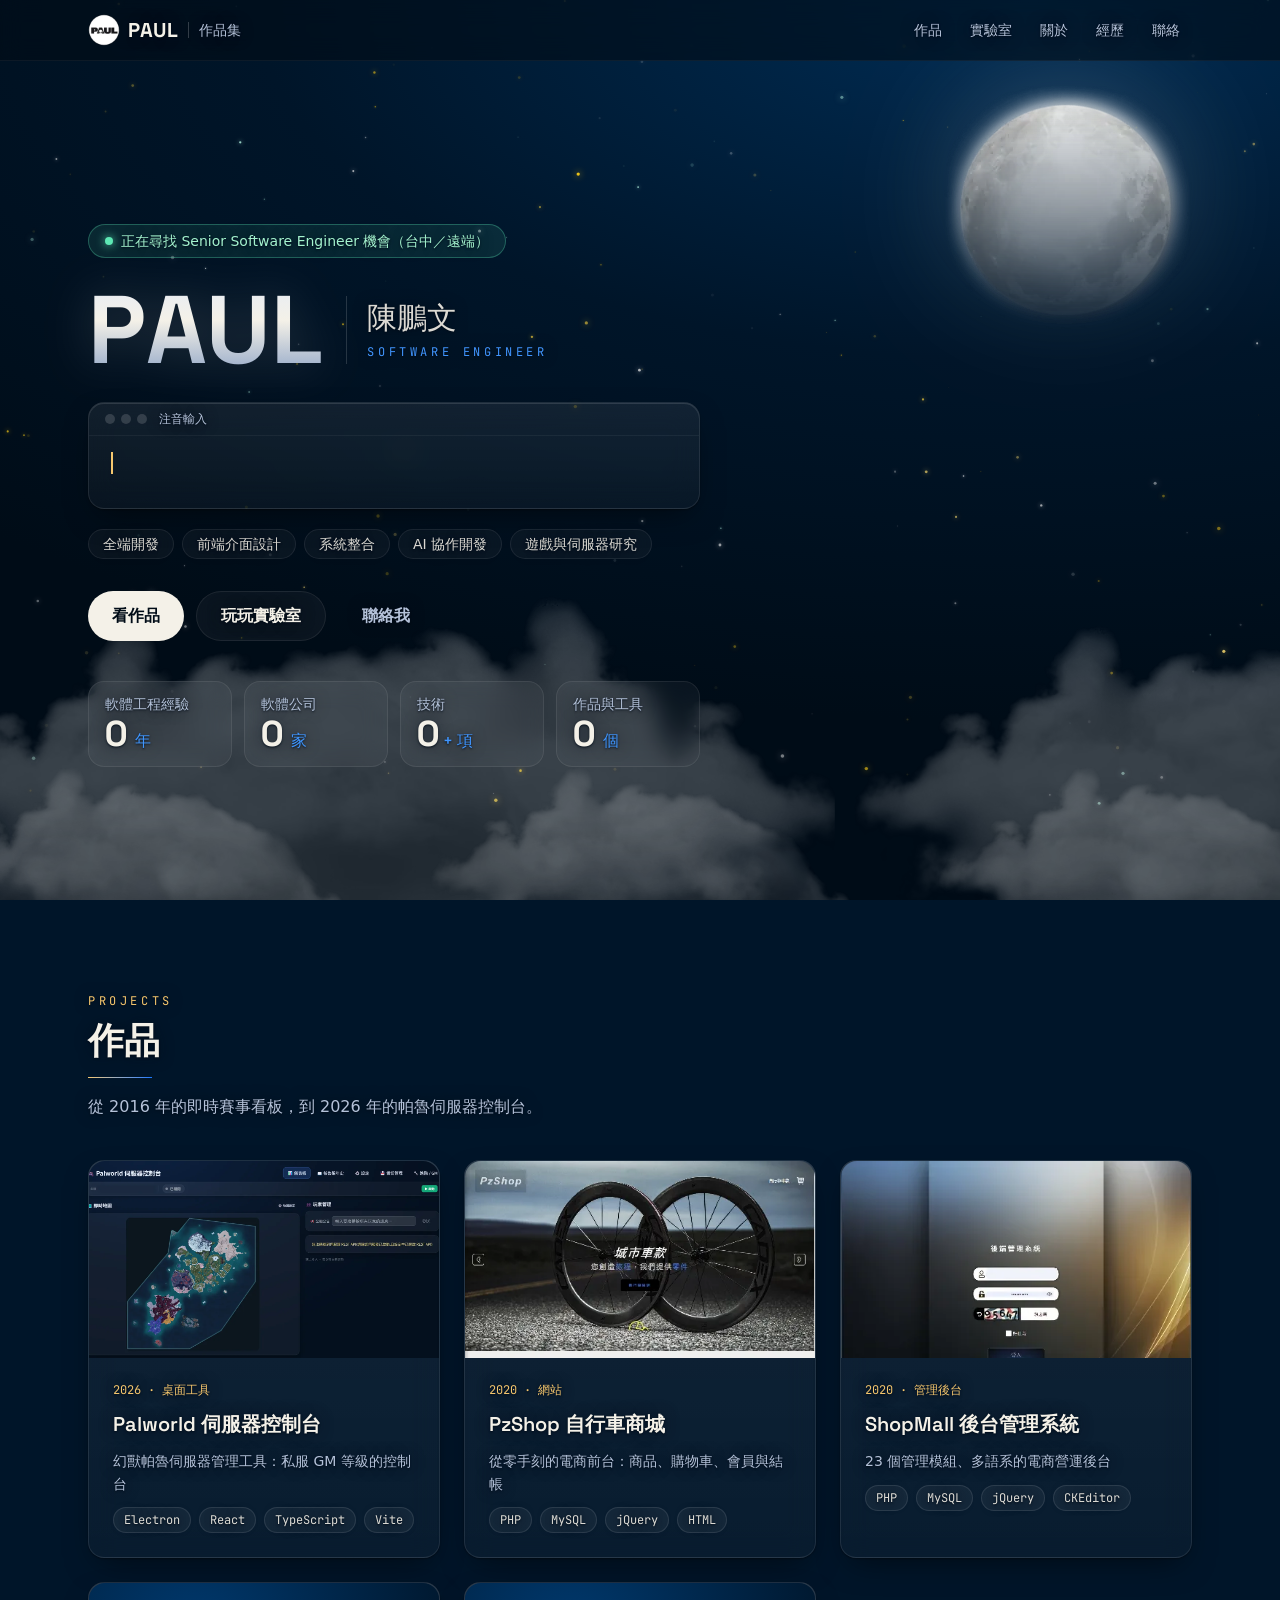
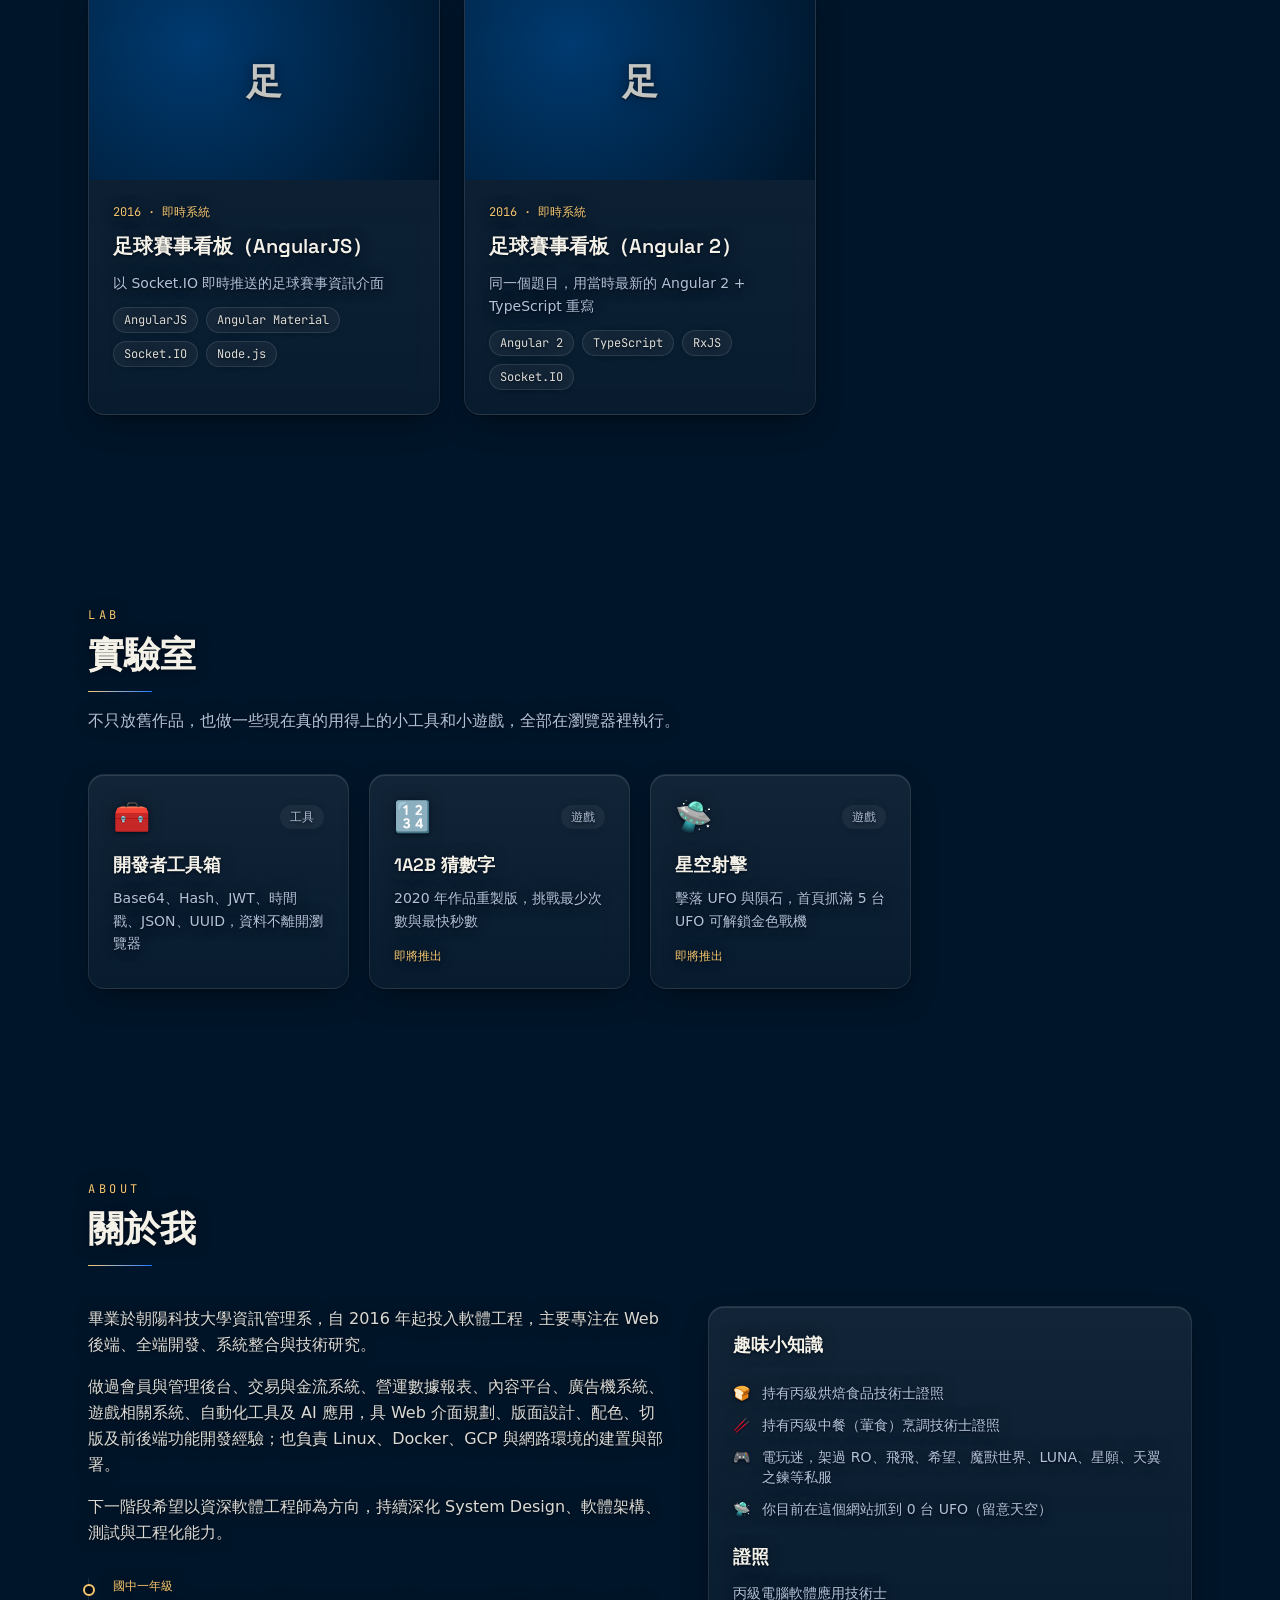
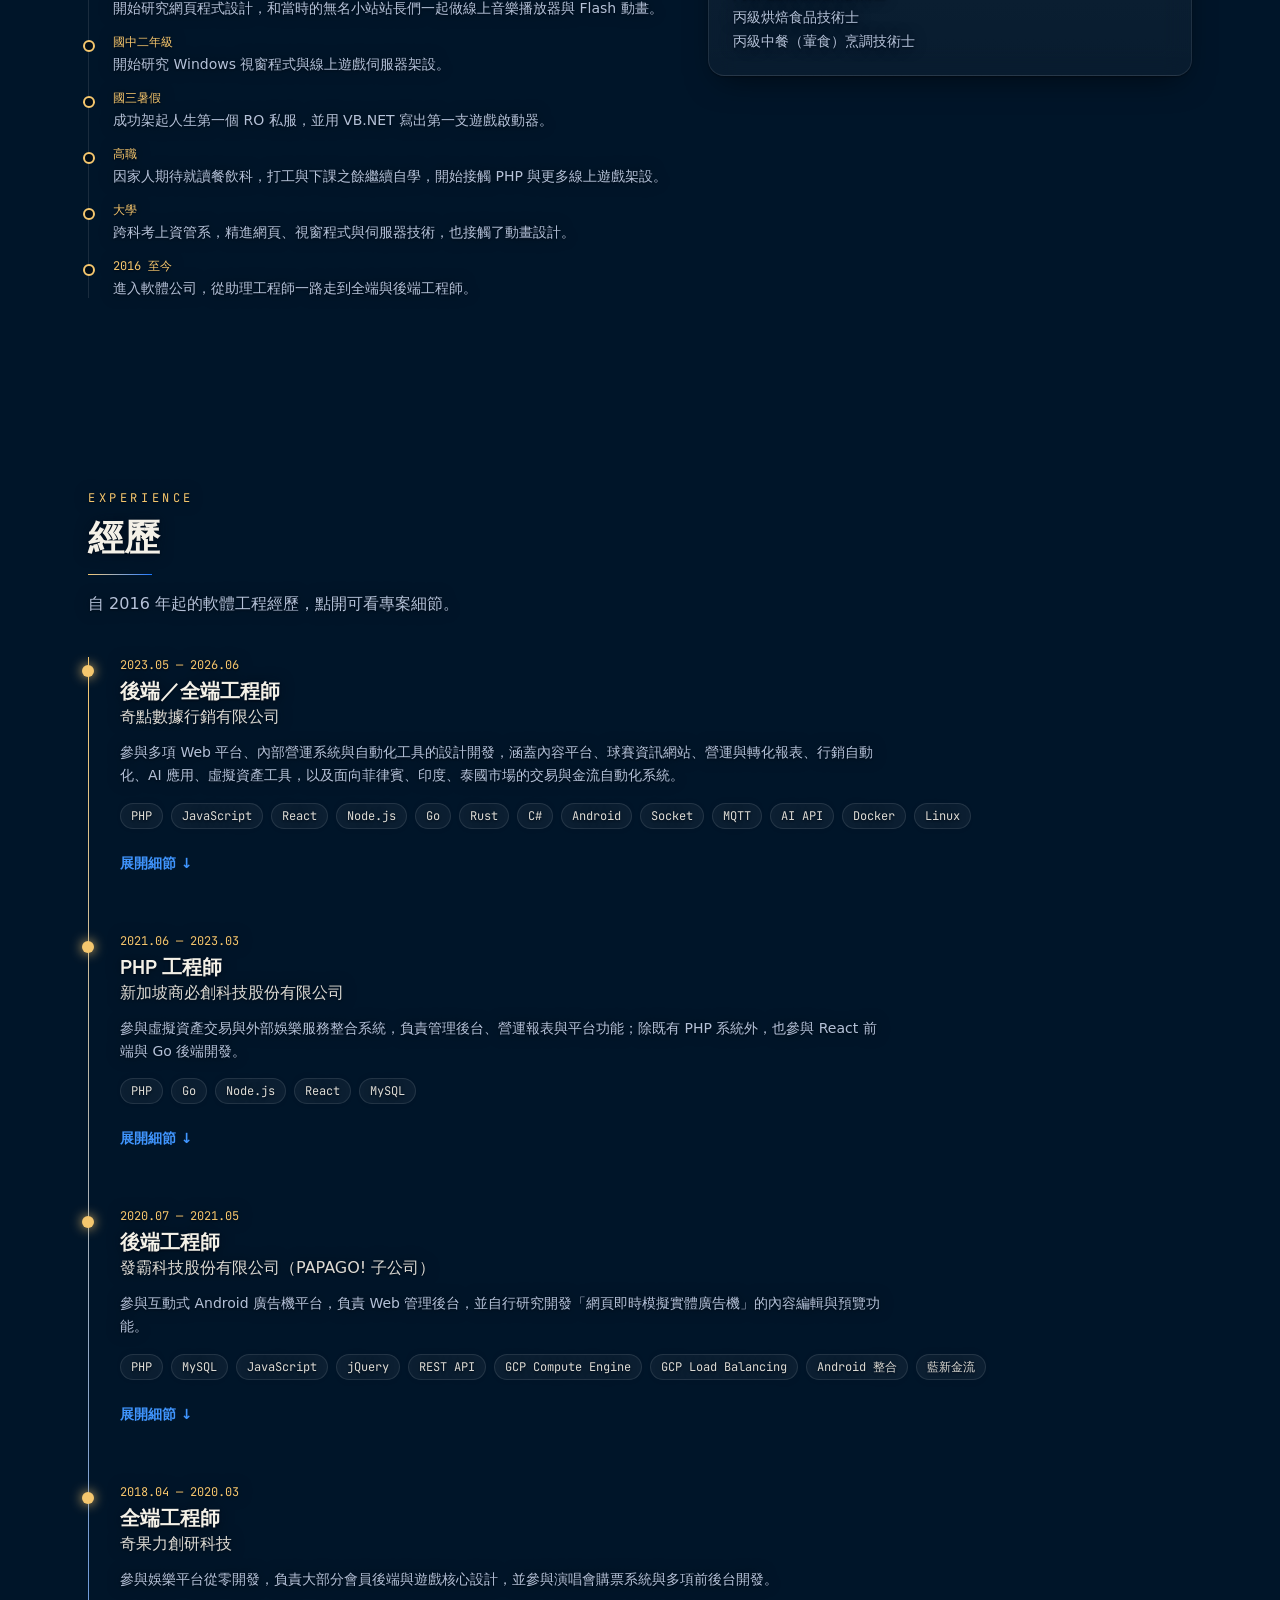
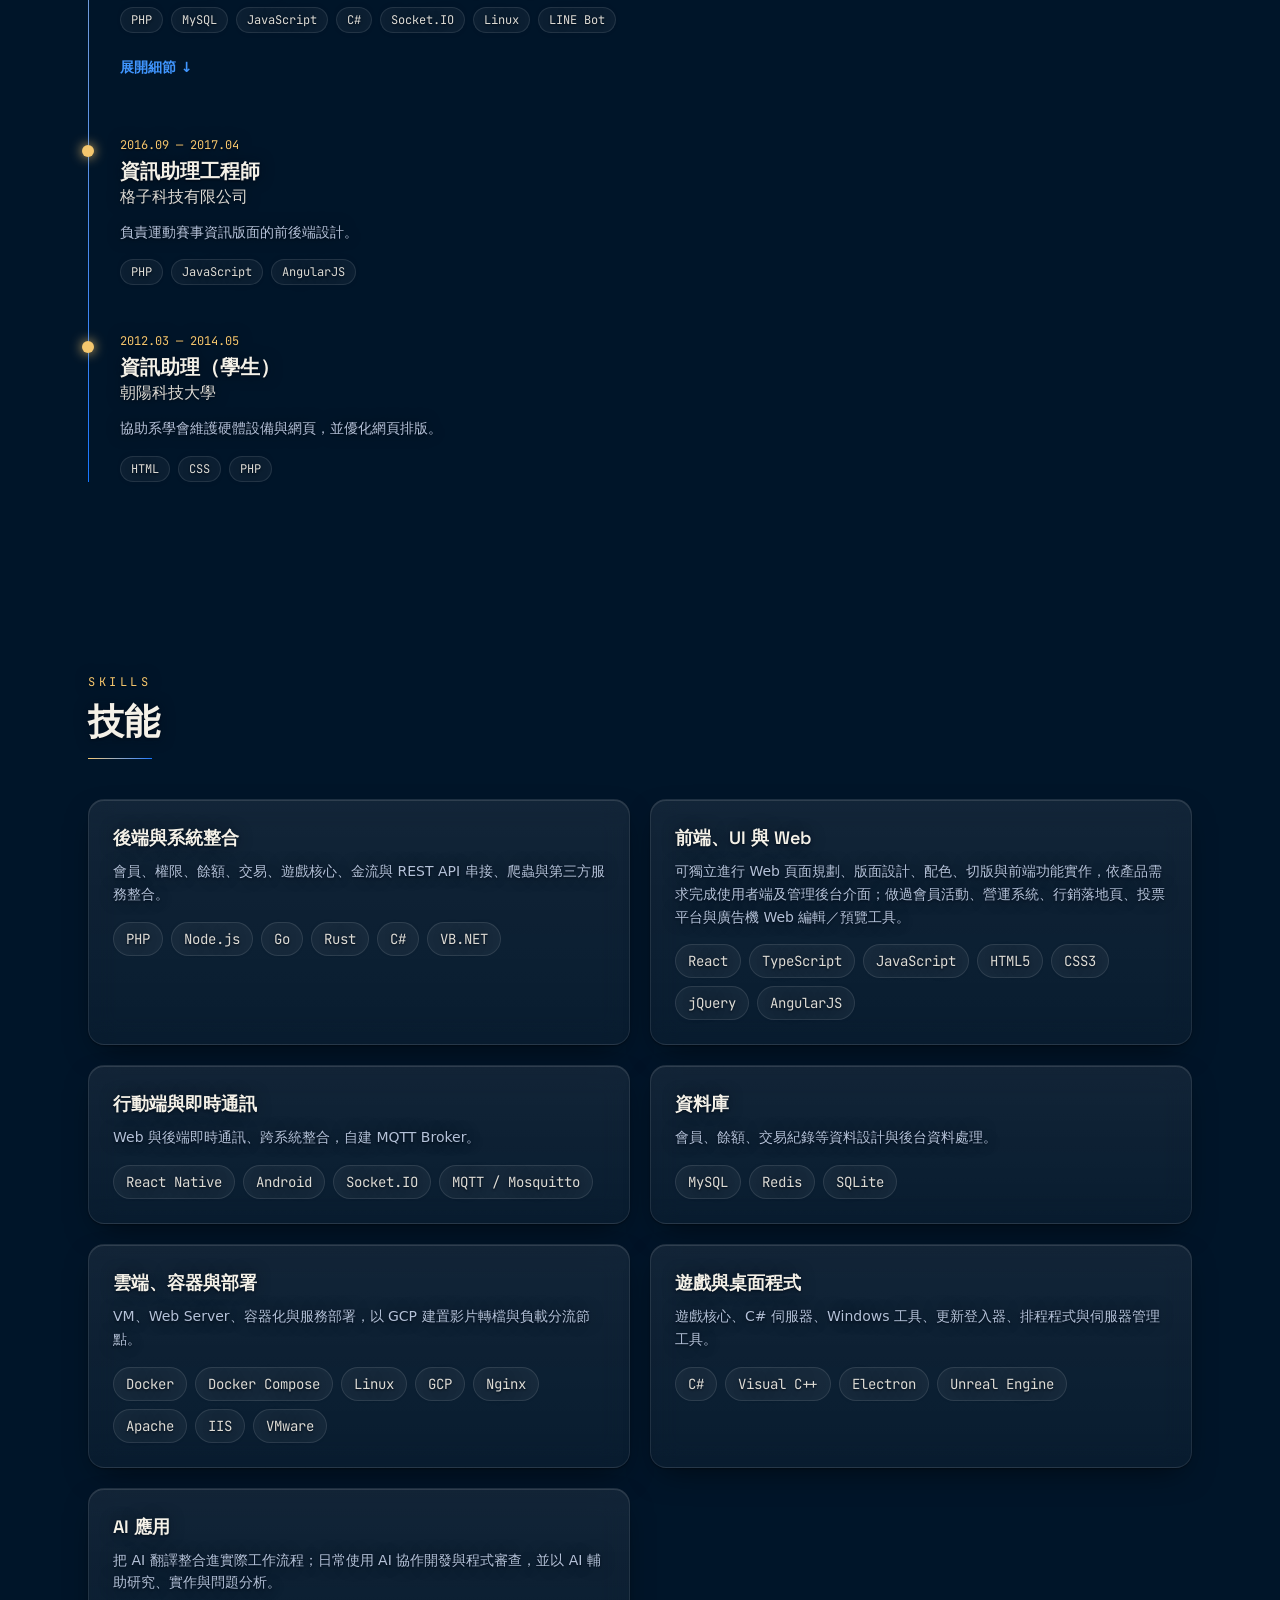
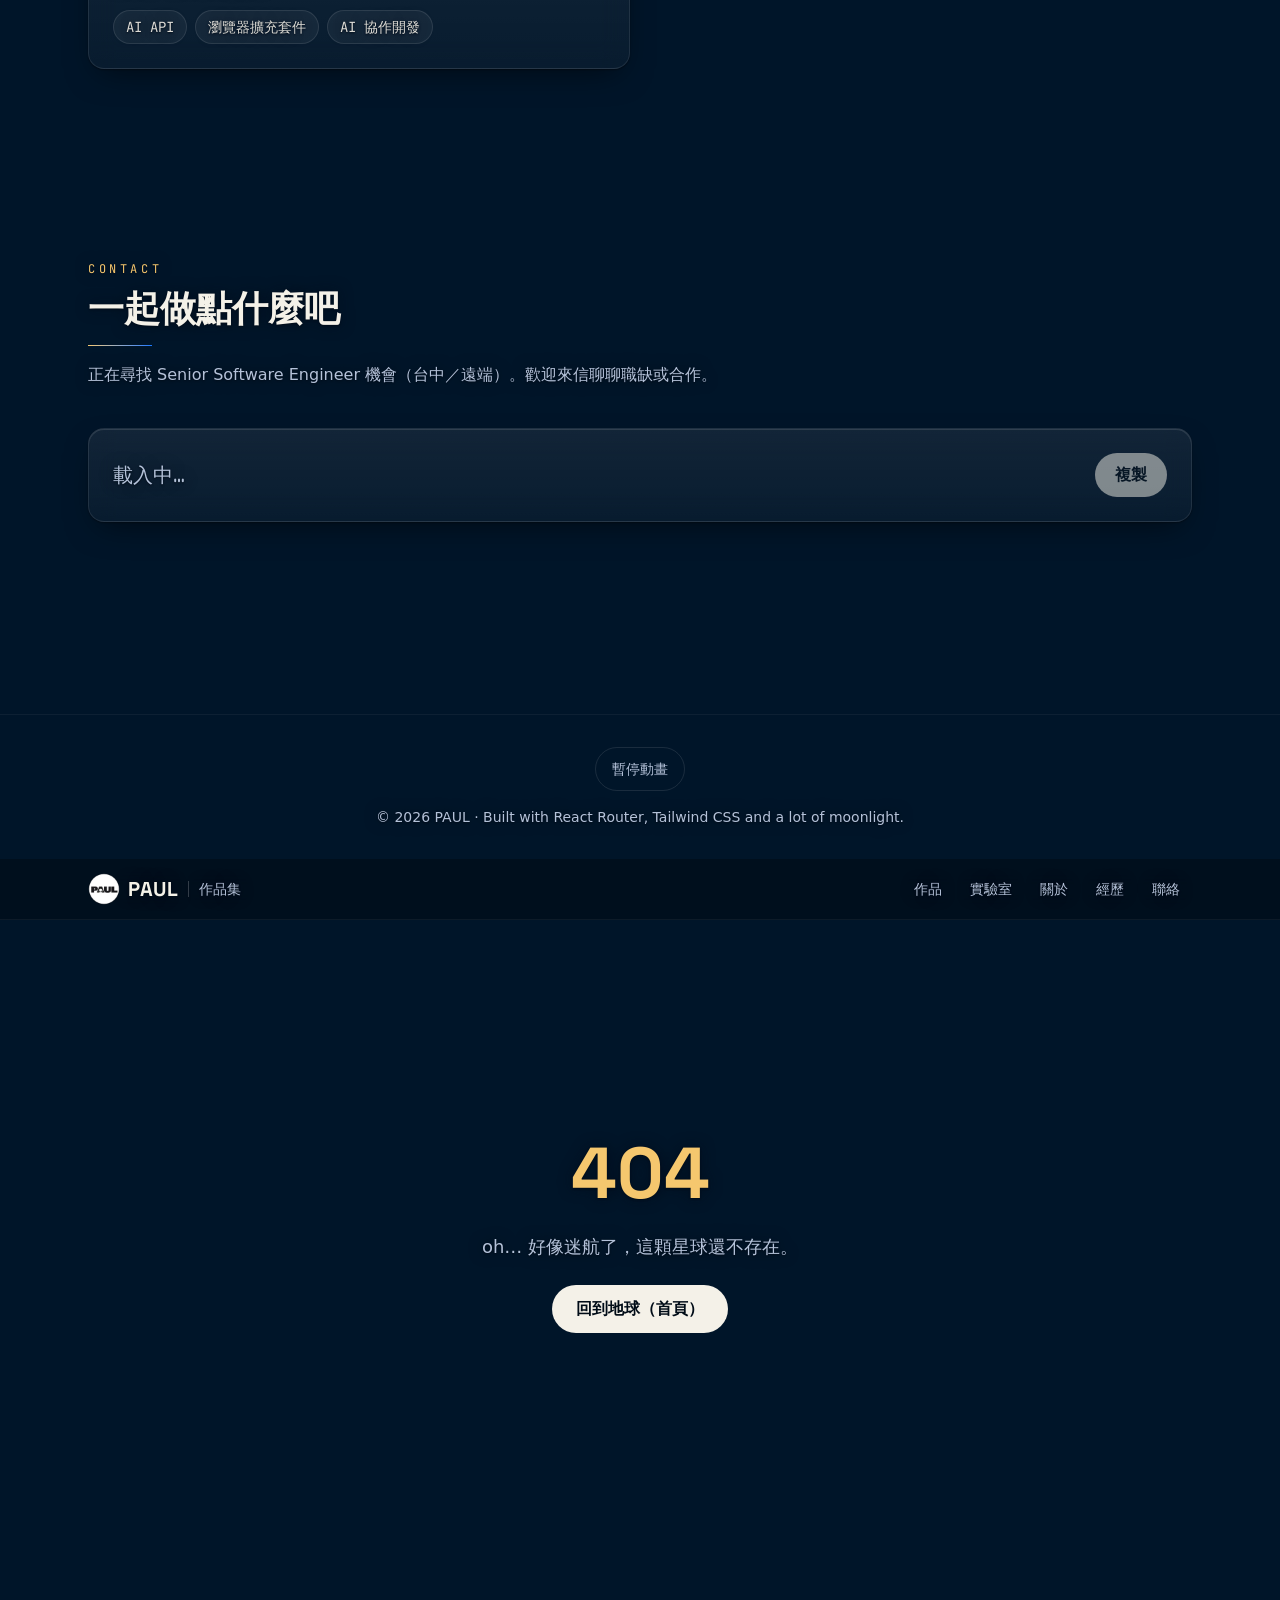
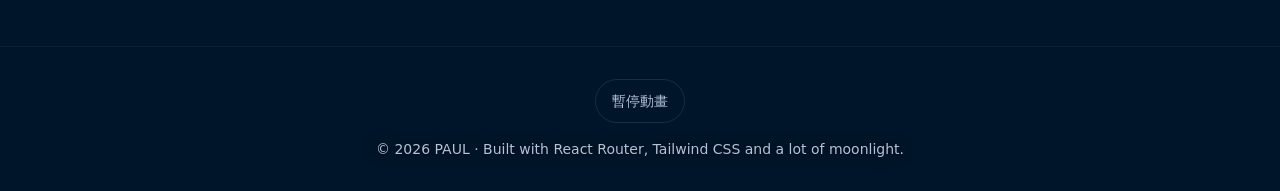
==== commit 5b46173b: "deploy: 2026-10-07T21:53Z" ====
--- a/index.html
+++ b/index.html
@@ -1,4 +1,4 @@
-<!DOCTYPE html><html lang="zh-Hant-TW"><head><meta charSet="utf-8"/><meta name="viewport" content="width=device-width, initial-scale=1"/><link rel="preload" as="image" imageSrcSet="/images/moon-320.webp 320w, /images/moon.webp 640w" imageSizes="(min-width: 640px) min(36vw, 20rem), min(38vw, 10rem)" fetchPriority="high"/><link rel="preload" as="image" href="/images/logo-96.webp"/><meta name="theme-color" content="#001529"/><title>PAUL ｜ 作品集</title><meta name="description" content="PAUL（陳鵬文）的作品集：全端與後端工程、系統整合、遊戲與伺服器開發，以及線上小工具和小遊戲。"/><meta property="og:type" content="website"/><meta property="og:locale" content="zh_TW"/><meta property="og:site_name" content="PAUL"/><meta property="og:title" content="PAUL ｜ 作品集"/><meta property="og:description" content="PAUL（陳鵬文）的作品集：全端與後端工程、系統整合、遊戲與伺服器開發，以及線上小工具和小遊戲。"/><meta property="og:image" content="https://sp112907.github.io/og.png"/><meta property="og:image:width" content="1200"/><meta property="og:image:height" content="630"/><meta property="og:image:alt" content="PAUL 作品集"/><meta name="twitter:card" content="summary_large_image"/><meta property="og:url" content="https://sp112907.github.io/"/><link rel="canonical" href="https://sp112907.github.io/"/><link rel="icon" href="/favicon.png" type="image/png"/><link rel="apple-touch-icon" href="/favicon.png"/><link rel="modulepreload" href="/assets/manifest-308a22c6.js"/><link rel="modulepreload" href="/assets/entry.client-B5BqJ0xN.js"/><link rel="modulepreload" href="/assets/jsx-runtime-Ch9_1wX5.js"/><link rel="modulepreload" href="/assets/react-dom-DnBz4KIt.js"/><link rel="modulepreload" href="/assets/root-kAgUGX6l.js"/><link rel="modulepreload" href="/assets/site-DSFREZqV.js"/><link rel="modulepreload" href="/assets/use-motion-allowed-DX3pu76S.js"/><link rel="modulepreload" href="/assets/profile-oTTnEnzQ.js"/><link rel="modulepreload" href="/assets/moon-layout-Ddujqy3C.js"/><link rel="modulepreload" href="/assets/use-scroll-lock-DDJBdX3m.js"/><link rel="modulepreload" href="/assets/home-DOAdDFPU.js"/><link rel="modulepreload" href="/assets/ufo-store-caaUclxP.js"/><link rel="modulepreload" href="/assets/use-copy-CxcpU2Ex.js"/><link rel="modulepreload" href="/assets/projects-ALmEITdU.js"/><link rel="modulepreload" href="/assets/lab-ByqCQ0SV.js"/><link rel="modulepreload" href="/assets/seo-BEEh9Qex.js"/><script>try{if(localStorage.getItem("paul:motion-paused")==="1")document.documentElement.dataset.motion="paused"}catch(e){}</script><link rel="stylesheet" href="/assets/root-DjzMLXmr.css"/></head><body><a href="#main" class="sr-only focus:not-sr-only focus:fixed focus:left-4 focus:top-4 focus:z-50 focus:rounded-md focus:bg-night-800 focus:px-4 focus:py-2">跳到主要內容</a><div aria-hidden="true" class="pointer-events-none fixed inset-0 -z-10 overflow-hidden bg-[radial-gradient(120%_80%_at_80%_0%,#002d55_0%,#001529_50%,#000c17_100%)]"><canvas class="absolute inset-0 h-full w-full"></canvas><div id="sky-flyers" class="absolute inset-0"></div><div class="absolute right-4 top-[4.75rem] z-[2] w-[38vw] max-w-[10rem] sm:right-[4vw] sm:top-[6vh] sm:w-[min(36vw,20rem)] sm:max-w-none"><div aria-hidden="true" class="absolute inset-[18%] rounded-full bg-night-900 shadow-[0_0_6px_2px_var(--color-night-900)]"></div><img id="night-moon" src="/images/moon.webp" srcSet="/images/moon-320.webp 320w, /images/moon.webp 640w" sizes="(min-width: 640px) min(36vw, 20rem), min(38vw, 10rem)" alt="" width="640" height="640" decoding="async" fetchPriority="high" class="relative block w-full drop-shadow-[0_0_60px_rgba(244,241,232,0.35)]"/></div></div><header class="sticky top-0 z-30 border-b border-white/5 bg-night-950/60 backdrop-blur-md"><div class="mx-auto flex max-w-6xl items-center justify-between gap-2 px-5 py-3 sm:gap-4 sm:px-6"><a aria-label="PAUL 作品集 首頁" class="shimmer flex min-h-11 shrink-0 items-center gap-2 font-display text-xl font-bold tracking-wide sm:min-h-0" href="/" data-discover="true"><img src="/images/logo-96.webp" alt="" width="32" height="32" class="h-8 w-8 rounded-full"/><span>PAUL</span><span aria-hidden="true" class="mx-0.5 h-4 w-px bg-white/20"></span><span class="font-sans text-sm font-medium tracking-normal text-muted">作品集</span></a><nav aria-label="主要導覽" class="hidden sm:block"><ul class="flex whitespace-nowrap text-sm sm:gap-1"><li><a href="/#projects" class="group block rounded-full px-2 py-2 text-muted sm:px-3 transition-colors hover:bg-white/5 hover:text-moon"><span class="shimmer-title">作品</span></a></li><li><a href="/#lab" class="group block rounded-full px-2 py-2 text-muted sm:px-3 transition-colors hover:bg-white/5 hover:text-moon"><span class="shimmer-title">實驗室</span></a></li><li><a href="/#about" class="group block rounded-full px-2 py-2 text-muted sm:px-3 transition-colors hover:bg-white/5 hover:text-moon"><span class="shimmer-title">關於</span></a></li><li><a href="/#experience" class="group block rounded-full px-2 py-2 text-muted sm:px-3 transition-colors hover:bg-white/5 hover:text-moon"><span class="shimmer-title">經歷</span></a></li><li><a href="/#contact" class="group block rounded-full px-2 py-2 text-muted sm:px-3 transition-colors hover:bg-white/5 hover:text-moon"><span class="shimmer-title">聯絡</span></a></li></ul></nav><button type="button" aria-label="開啟選單" aria-expanded="false" aria-controls="mobile-menu" class="glow-edge flex h-11 w-11 items-center justify-center rounded-full text-moon hover:bg-white/10 press:scale-[0.98] transition-transform sm:hidden"><svg aria-hidden="true" viewBox="0 0 24 24" width="24" height="24" fill="none" stroke="currentColor" stroke-width="2" stroke-linecap="round"><path d="M4 7h16M4 12h16M4 17h16"></path></svg></button><dialog id="mobile-menu" aria-label="選單" class="fixed inset-0 m-0 h-dvh max-h-none w-full max-w-none flex-col overscroll-contain border-0 bg-night-900/90 p-0 text-moon backdrop-blur-xl backdrop:bg-transparent open:flex sm:hidden"><div class="flex justify-end px-5 pt-3"><button type="button" aria-label="關閉選單" class="glow-edge flex h-11 w-11 items-center justify-center rounded-full text-moon hover:bg-white/10 press:scale-[0.98] transition-transform"><svg aria-hidden="true" viewBox="0 0 24 24" width="24" height="24" fill="none" stroke="currentColor" stroke-width="2" stroke-linecap="round"><path d="M6 6l12 12M18 6L6 18"></path></svg></button></div><nav aria-label="手機導覽" class="flex flex-1 flex-col justify-center px-8"><ul class="space-y-2"><li><a href="/#projects" style="--menu-i:0" class="group flex min-h-11 items-center py-2 font-display text-3xl font-bold text-moon hover:text-star press:scale-[0.98] transition-transform menu-stagger"><span class="shimmer-title">作品</span></a></li><li><a href="/#lab" style="--menu-i:1" class="group flex min-h-11 items-center py-2 font-display text-3xl font-bold text-moon hover:text-star press:scale-[0.98] transition-transform menu-stagger"><span class="shimmer-title">實驗室</span></a></li><li><a href="/#about" style="--menu-i:2" class="group flex min-h-11 items-center py-2 font-display text-3xl font-bold text-moon hover:text-star press:scale-[0.98] transition-transform menu-stagger"><span class="shimmer-title">關於</span></a></li><li><a href="/#experience" style="--menu-i:3" class="group flex min-h-11 items-center py-2 font-display text-3xl font-bold text-moon hover:text-star press:scale-[0.98] transition-transform menu-stagger"><span class="shimmer-title">經歷</span></a></li><li><a href="/#contact" style="--menu-i:4" class="group flex min-h-11 items-center py-2 font-display text-3xl font-bold text-moon hover:text-star press:scale-[0.98] transition-transform menu-stagger"><span class="shimmer-title">聯絡</span></a></li></ul></nav><div class="px-8 pb-10"><p class="inline-flex items-center gap-2 rounded-full border border-emerald-300/30 bg-emerald-300/10 px-4 py-1.5 text-sm text-emerald-200"><span aria-hidden="true" class="h-2 w-2 shrink-0 rounded-full bg-emerald-300 shadow-[0_0_10px] shadow-emerald-300"></span>正在尋找 Senior Software Engineer 機會（台中／遠端）</p></div></dialog></div></header><main id="main" class="mx-auto max-w-6xl px-5 sm:px-6"><section aria-labelledby="hero-title" class="grid gap-10 pt-[13rem] pb-16 sm:pt-24 lg:min-h-[calc(100dvh-4rem)] lg:grid-cols-[minmax(0,1.15fr)_minmax(0,0.85fr)] lg:items-center"><div class="min-w-0"><p class="mb-6 inline-flex w-fit items-center gap-2 rounded-full border border-emerald-300/30 bg-emerald-300/10 px-4 py-1.5 text-sm text-emerald-200"><span aria-hidden="true" class="h-2 w-2 rounded-full bg-emerald-300 shadow-[0_0_10px] shadow-emerald-300"></span>正在尋找 Senior Software Engineer 機會（台中／遠端）</p><h1 id="hero-title" class="font-display font-bold tracking-tight"><span class="sr-only">PAUL 陳鵬文</span><span aria-hidden="true" class="flex flex-col items-start gap-3 sm:flex-row sm:items-center sm:gap-6"><span class="hero-wordmark text-6xl leading-none sm:text-7xl lg:text-8xl"><span class="hero-letter" style="--i:0">P</span><span class="hero-letter" style="--i:1">A</span><span class="hero-letter" style="--i:2">U</span><span class="hero-letter" style="--i:3">L</span><span class="hero-shine"><span>P</span><span>A</span><span>U</span><span>L</span></span></span><span class="flex flex-col gap-2 border-white/15 sm:border-l sm:py-1 sm:pl-5"><span class="font-sans text-2xl font-medium tracking-normal text-moon/90 sm:text-3xl">陳鵬文</span><span class="font-mono text-xs font-normal uppercase tracking-[0.3em] text-ice">Software Engineer</span></span></span></h1><div class="mt-6 max-w-2xl"><span class="sr-only">嗨，我是 PAUL，一個從架遊戲私服走進軟體工程的工程師</span><div aria-hidden="true" class="glass-card glass-card--static z-10 rounded-2xl"><div class="flex items-center gap-2 border-b border-white/5 px-4 py-2 text-xs text-muted"><span class="flex gap-1.5"><span class="h-2.5 w-2.5 rounded-full bg-white/15"></span><span class="h-2.5 w-2.5 rounded-full bg-white/15"></span><span class="h-2.5 w-2.5 rounded-full bg-white/15"></span></span><span class="ml-1">注音輸入</span></div><div class="relative min-h-[5.5rem] px-4 py-3 font-mono text-lg text-moon/90 sm:min-h-[4.5rem] sm:px-5 sm:text-xl"><span data-ime="committed"></span><span class="caret ml-0.5 inline-block h-[1.1em] w-[2px] translate-y-[0.2em] bg-star"></span></div></div></div><ul class="mt-5 flex flex-wrap gap-2"><li class="glass glow-edge glow-edge--sm rounded-full px-3.5 py-1 text-sm text-moon/90">全端開發</li><li class="glass glow-edge glow-edge--sm rounded-full px-3.5 py-1 text-sm text-moon/90">前端介面設計</li><li class="glass glow-edge glow-edge--sm rounded-full px-3.5 py-1 text-sm text-moon/90">系統整合</li><li class="glass glow-edge glow-edge--sm rounded-full px-3.5 py-1 text-sm text-moon/90">AI 協作開發</li><li class="glass glow-edge glow-edge--sm rounded-full px-3.5 py-1 text-sm text-moon/90">遊戲與伺服器研究</li></ul><div class="mt-8 flex flex-wrap gap-3"><a href="/#projects" class="inline-flex min-h-11 items-center rounded-full px-6 py-3 font-semibold transition-[color,background-color,scale] press:scale-[0.98] group bg-moon text-night-950 hover:bg-white"><span class="shimmer-title shimmer--on-light">看作品</span></a><a href="/#lab" class="inline-flex min-h-11 items-center rounded-full px-6 py-3 font-semibold transition-[color,background-color,scale] press:scale-[0.98] group glass glow-edge hover:bg-white/10"><span class="shimmer-title">玩玩實驗室</span></a><a href="/#contact" class="inline-flex min-h-11 items-center rounded-full px-6 py-3 font-semibold transition-[color,background-color,scale] press:scale-[0.98] shimmer text-muted underline-offset-4 hover:text-moon hover:underline">聯絡我</a></div><dl class="mt-10 grid max-w-2xl grid-cols-2 gap-3 sm:grid-cols-4"><div class="glass rounded-2xl px-4 py-3"><dt class="text-sm text-muted">軟體工程經驗</dt><dd class="font-display text-3xl font-bold tabular-nums text-moon sm:text-4xl"><span aria-hidden="true" data-count="animated">0<span class="ml-1 text-base font-medium text-ice"> 年</span></span><span class="sr-only">10 年</span></dd></div><div class="glass rounded-2xl px-4 py-3"><dt class="text-sm text-muted">軟體公司</dt><dd class="font-display text-3xl font-bold tabular-nums text-moon sm:text-4xl"><span aria-hidden="true" data-count="animated">0<span class="ml-1 text-base font-medium text-ice"> 家</span></span><span class="sr-only">5 家</span></dd></div><div class="glass rounded-2xl px-4 py-3"><dt class="text-sm text-muted">技術</dt><dd class="font-display text-3xl font-bold tabular-nums text-moon sm:text-4xl"><span aria-hidden="true" data-count="animated">0<span class="ml-1 text-base font-medium text-ice">+ 項</span></span><span class="sr-only">35+ 項</span></dd></div><div class="glass rounded-2xl px-4 py-3"><dt class="text-sm text-muted">作品與工具</dt><dd class="font-display text-3xl font-bold tabular-nums text-moon sm:text-4xl"><span aria-hidden="true" data-count="animated">0<span class="ml-1 text-base font-medium text-ice"> 個</span></span><span class="sr-only">6 個</span></dd></div></dl></div><div aria-hidden="true" class="hidden lg:block"></div></section><section id="projects" aria-labelledby="projects-title" class="py-16 sm:py-24"><header data-reveal="" class="mb-8 max-w-2xl sm:mb-10"><p class="font-mono text-xs uppercase tracking-[0.3em] text-star">Projects</p><h2 id="projects-title" class="mt-3 font-display text-2xl font-bold sm:text-4xl">作品</h2><span aria-hidden="true" class="section-rule mt-4 block h-px w-16 bg-gradient-to-r from-star to-brand"></span><p class="mt-4 leading-relaxed text-muted">從 2016 年的即時賽事看板，到 2026 年的帕魯伺服器控制台。</p></header><ul class="grid gap-6 sm:grid-cols-2 lg:grid-cols-3"><li data-reveal="" style="--reveal-i:0"><a class="group glass-card block h-full rounded-2xl press:scale-[0.99]" href="/projects/palserver/" data-discover="true"><div class="overflow-hidden rounded-t-2xl"><img src="/images/projects/palserver/dashboard.webp" alt="" loading="lazy" decoding="async" width="1440" height="771" class="aspect-video w-full object-cover object-top transition-transform duration-500 group-hover:scale-105 motion-reduce:transition-none motion-reduce:group-hover:scale-100"/></div><div class="space-y-3 p-4 sm:p-6"><p class="font-mono text-xs text-star">2026<!-- --> · <!-- -->桌面工具</p><h3 class="shimmer-title w-fit font-display text-xl font-semibold">Palworld 伺服器控制台</h3><p class="text-sm leading-relaxed text-muted">幻獸帕魯伺服器管理工具：私服 GM 等級的控制台</p><ul aria-label="Palworld 伺服器控制台 使用技術" class="flex flex-wrap gap-2"><li class="glow-edge glow-edge--sm rounded-full border border-white/10 bg-white/5 font-mono text-moon/90 px-2.5 py-1 text-xs">Electron</li><li class="glow-edge glow-edge--sm rounded-full border border-white/10 bg-white/5 font-mono text-moon/90 px-2.5 py-1 text-xs">React</li><li class="glow-edge glow-edge--sm rounded-full border border-white/10 bg-white/5 font-mono text-moon/90 px-2.5 py-1 text-xs">TypeScript</li><li class="glow-edge glow-edge--sm rounded-full border border-white/10 bg-white/5 font-mono text-moon/90 px-2.5 py-1 text-xs">Vite</li></ul></div></a></li><li data-reveal="" style="--reveal-i:1"><a class="group glass-card block h-full rounded-2xl press:scale-[0.99]" href="/projects/pzshop/" data-discover="true"><div class="overflow-hidden rounded-t-2xl"><img src="/images/projects/pzshop.webp" alt="" loading="lazy" decoding="async" width="480" height="393" class="aspect-video w-full object-cover object-top transition-transform duration-500 group-hover:scale-105 motion-reduce:transition-none motion-reduce:group-hover:scale-100"/></div><div class="space-y-3 p-4 sm:p-6"><p class="font-mono text-xs text-star">2020<!-- --> · <!-- -->網站</p><h3 class="shimmer-title w-fit font-display text-xl font-semibold">PzShop 自行車商城</h3><p class="text-sm leading-relaxed text-muted">從零手刻的電商前台：商品、購物車、會員與結帳</p><ul aria-label="PzShop 自行車商城 使用技術" class="flex flex-wrap gap-2"><li class="glow-edge glow-edge--sm rounded-full border border-white/10 bg-white/5 font-mono text-moon/90 px-2.5 py-1 text-xs">PHP</li><li class="glow-edge glow-edge--sm rounded-full border border-white/10 bg-white/5 font-mono text-moon/90 px-2.5 py-1 text-xs">MySQL</li><li class="glow-edge glow-edge--sm rounded-full border border-white/10 bg-white/5 font-mono text-moon/90 px-2.5 py-1 text-xs">jQuery</li><li class="glow-edge glow-edge--sm rounded-full border border-white/10 bg-white/5 font-mono text-moon/90 px-2.5 py-1 text-xs">HTML</li></ul></div></a></li><li data-reveal="" style="--reveal-i:2"><a class="group glass-card block h-full rounded-2xl press:scale-[0.99]" href="/projects/shopmall-admin/" data-discover="true"><div class="overflow-hidden rounded-t-2xl"><img src="/images/projects/shopmall-admin-login.webp" alt="" loading="lazy" decoding="async" width="480" height="388" class="aspect-video w-full object-cover object-top transition-transform duration-500 group-hover:scale-105 motion-reduce:transition-none motion-reduce:group-hover:scale-100"/></div><div class="space-y-3 p-4 sm:p-6"><p class="font-mono text-xs text-star">2020<!-- --> · <!-- -->管理後台</p><h3 class="shimmer-title w-fit font-display text-xl font-semibold">ShopMall 後台管理系統</h3><p class="text-sm leading-relaxed text-muted">23 個管理模組、多語系的電商營運後台</p><ul aria-label="ShopMall 後台管理系統 使用技術" class="flex flex-wrap gap-2"><li class="glow-edge glow-edge--sm rounded-full border border-white/10 bg-white/5 font-mono text-moon/90 px-2.5 py-1 text-xs">PHP</li><li class="glow-edge glow-edge--sm rounded-full border border-white/10 bg-white/5 font-mono text-moon/90 px-2.5 py-1 text-xs">MySQL</li><li class="glow-edge glow-edge--sm rounded-full border border-white/10 bg-white/5 font-mono text-moon/90 px-2.5 py-1 text-xs">jQuery</li><li class="glow-edge glow-edge--sm rounded-full border border-white/10 bg-white/5 font-mono text-moon/90 px-2.5 py-1 text-xs">CKEditor</li></ul></div></a></li><li data-reveal="" style="--reveal-i:3"><a class="group glass-card block h-full rounded-2xl press:scale-[0.99]" href="/projects/matchboard-angularjs/" data-discover="true"><div class="overflow-hidden rounded-t-2xl"><div aria-hidden="true" class="flex aspect-video w-full items-center justify-center bg-[radial-gradient(circle_at_30%_30%,#003a70,#001529)] font-display text-4xl font-bold text-moon/80">足</div></div><div class="space-y-3 p-4 sm:p-6"><p class="font-mono text-xs text-star">2016<!-- --> · <!-- -->即時系統</p><h3 class="shimmer-title w-fit font-display text-xl font-semibold">足球賽事看板（AngularJS）</h3><p class="text-sm leading-relaxed text-muted">以 Socket.IO 即時推送的足球賽事資訊介面</p><ul aria-label="足球賽事看板（AngularJS） 使用技術" class="flex flex-wrap gap-2"><li class="glow-edge glow-edge--sm rounded-full border border-white/10 bg-white/5 font-mono text-moon/90 px-2.5 py-1 text-xs">AngularJS</li><li class="glow-edge glow-edge--sm rounded-full border border-white/10 bg-white/5 font-mono text-moon/90 px-2.5 py-1 text-xs">Angular Material</li><li class="glow-edge glow-edge--sm rounded-full border border-white/10 bg-white/5 font-mono text-moon/90 px-2.5 py-1 text-xs">Socket.IO</li><li class="glow-edge glow-edge--sm rounded-full border border-white/10 bg-white/5 font-mono text-moon/90 px-2.5 py-1 text-xs">Node.js</li></ul></div></a></li><li data-reveal="" style="--reveal-i:4"><a class="group glass-card block h-full rounded-2xl press:scale-[0.99]" href="/projects/matchboard-angular2/" data-discover="true"><div class="overflow-hidden rounded-t-2xl"><div aria-hidden="true" class="flex aspect-video w-full items-center justify-center bg-[radial-gradient(circle_at_30%_30%,#003a70,#001529)] font-display text-4xl font-bold text-moon/80">足</div></div><div class="space-y-3 p-4 sm:p-6"><p class="font-mono text-xs text-star">2016<!-- --> · <!-- -->即時系統</p><h3 class="shimmer-title w-fit font-display text-xl font-semibold">足球賽事看板（Angular 2）</h3><p class="text-sm leading-relaxed text-muted">同一個題目，用當時最新的 Angular 2 + TypeScript 重寫</p><ul aria-label="足球賽事看板（Angular 2） 使用技術" class="flex flex-wrap gap-2"><li class="glow-edge glow-edge--sm rounded-full border border-white/10 bg-white/5 font-mono text-moon/90 px-2.5 py-1 text-xs">Angular 2</li><li class="glow-edge glow-edge--sm rounded-full border border-white/10 bg-white/5 font-mono text-moon/90 px-2.5 py-1 text-xs">TypeScript</li><li class="glow-edge glow-edge--sm rounded-full border border-white/10 bg-white/5 font-mono text-moon/90 px-2.5 py-1 text-xs">RxJS</li><li class="glow-edge glow-edge--sm rounded-full border border-white/10 bg-white/5 font-mono text-moon/90 px-2.5 py-1 text-xs">Socket.IO</li></ul></div></a></li></ul></section><section id="lab" aria-labelledby="lab-title" class="py-16 sm:py-24"><header data-reveal="" class="mb-8 max-w-2xl sm:mb-10"><p class="font-mono text-xs uppercase tracking-[0.3em] text-star">Lab</p><h2 id="lab-title" class="mt-3 font-display text-2xl font-bold sm:text-4xl">實驗室</h2><span aria-hidden="true" class="section-rule mt-4 block h-px w-16 bg-gradient-to-r from-star to-brand"></span><p class="mt-4 leading-relaxed text-muted">不只放舊作品，也做一些現在真的用得上的小工具和小遊戲，全部在瀏覽器裡執行。</p></header><ul class="grid gap-5 sm:grid-cols-2 lg:grid-cols-4"><li data-reveal="" style="--reveal-i:0"><article class="glass-card h-full rounded-2xl p-4 sm:p-6 press-within:scale-[0.99]"><a class="group block h-full" href="/lab/devtools/" data-discover="true"><div class="flex items-center justify-between"><span aria-hidden="true" class="text-3xl">🧰</span><span class="rounded-full bg-white/5 px-2.5 py-1 font-mono text-xs text-muted">工具</span></div><h3 class="shimmer-title mt-4 w-fit font-display text-lg font-semibold">開發者工具箱</h3><p class="mt-2 text-sm leading-relaxed text-muted">Base64、Hash、JWT、時間戳、JSON、UUID，資料不離開瀏覽器</p></a></article></li><li data-reveal="" style="--reveal-i:1"><article class="glass-card h-full rounded-2xl p-4 sm:p-6"><div class="flex items-center justify-between"><span aria-hidden="true" class="text-3xl">🔢</span><span class="rounded-full bg-white/5 px-2.5 py-1 font-mono text-xs text-muted">遊戲</span></div><h3 class="shimmer-title mt-4 w-fit font-display text-lg font-semibold">1A2B 猜數字</h3><p class="mt-2 text-sm leading-relaxed text-muted">2020 年作品重製版，挑戰最少次數與最快秒數</p><p class="mt-4 font-mono text-xs text-star">即將推出</p></article></li><li data-reveal="" style="--reveal-i:2"><article class="glass-card h-full rounded-2xl p-4 sm:p-6"><div class="flex items-center justify-between"><span aria-hidden="true" class="text-3xl">🛸</span><span class="rounded-full bg-white/5 px-2.5 py-1 font-mono text-xs text-muted">遊戲</span></div><h3 class="shimmer-title mt-4 w-fit font-display text-lg font-semibold">星空射擊</h3><p class="mt-2 text-sm leading-relaxed text-muted">擊落 UFO 與隕石，首頁抓滿 5 台 UFO 可解鎖金色戰機</p><p class="mt-4 font-mono text-xs text-star">即將推出</p></article></li></ul></section><section id="about" aria-labelledby="about-title" class="py-16 sm:py-24"><header data-reveal="" class="mb-8 max-w-2xl sm:mb-10"><p class="font-mono text-xs uppercase tracking-[0.3em] text-star">About</p><h2 id="about-title" class="mt-3 font-display text-2xl font-bold sm:text-4xl">關於我</h2><span aria-hidden="true" class="section-rule mt-4 block h-px w-16 bg-gradient-to-r from-star to-brand"></span></header><div class="grid gap-10 lg:grid-cols-[1.2fr_1fr]"><div class="space-y-4 leading-relaxed text-moon/90"><p>畢業於朝陽科技大學資訊管理系，自 2016 年起投入軟體工程，主要專注在 Web 後端、全端開發、系統整合與技術研究。</p><p>做過會員與管理後台、交易與金流系統、營運數據報表、內容平台、廣告機系統、遊戲相關系統、自動化工具及 AI 應用，具 Web 介面規劃、版面設計、配色、切版及前後端功能開發經驗；也負責 Linux、Docker、GCP 與網路環境的建置與部署。</p><p>下一階段希望以資深軟體工程師為方向，持續深化 System Design、軟體架構、測試與工程化能力。</p><ol class="mt-8 space-y-4 border-l border-white/10 pl-6"><li class="relative"><span aria-hidden="true" class="absolute -left-[1.85rem] top-1.5 h-3 w-3 rounded-full border-2 border-star bg-night-950"></span><p class="font-mono text-xs text-star">國中一年級</p><p class="mt-1 text-sm text-muted">開始研究網頁程式設計，和當時的無名小站站長們一起做線上音樂播放器與 Flash 動畫。</p></li><li class="relative"><span aria-hidden="true" class="absolute -left-[1.85rem] top-1.5 h-3 w-3 rounded-full border-2 border-star bg-night-950"></span><p class="font-mono text-xs text-star">國中二年級</p><p class="mt-1 text-sm text-muted">開始研究 Windows 視窗程式與線上遊戲伺服器架設。</p></li><li class="relative"><span aria-hidden="true" class="absolute -left-[1.85rem] top-1.5 h-3 w-3 rounded-full border-2 border-star bg-night-950"></span><p class="font-mono text-xs text-star">國三暑假</p><p class="mt-1 text-sm text-muted">成功架起人生第一個 RO 私服，並用 VB.NET 寫出第一支遊戲啟動器。</p></li><li class="relative"><span aria-hidden="true" class="absolute -left-[1.85rem] top-1.5 h-3 w-3 rounded-full border-2 border-star bg-night-950"></span><p class="font-mono text-xs text-star">高職</p><p class="mt-1 text-sm text-muted">因家人期待就讀餐飲科，打工與下課之餘繼續自學，開始接觸 PHP 與更多線上遊戲架設。</p></li><li class="relative"><span aria-hidden="true" class="absolute -left-[1.85rem] top-1.5 h-3 w-3 rounded-full border-2 border-star bg-night-950"></span><p class="font-mono text-xs text-star">大學</p><p class="mt-1 text-sm text-muted">跨科考上資管系，精進網頁、視窗程式與伺服器技術，也接觸了動畫設計。</p></li><li class="relative"><span aria-hidden="true" class="absolute -left-[1.85rem] top-1.5 h-3 w-3 rounded-full border-2 border-star bg-night-950"></span><p class="font-mono text-xs text-star">2016 至今</p><p class="mt-1 text-sm text-muted">進入軟體公司，從助理工程師一路走到全端與後端工程師。</p></li></ol></div><aside data-reveal="" style="--reveal-i:1" class="glass-card h-fit space-y-6 rounded-2xl p-4 sm:p-6" aria-labelledby="fun-facts-title"><h3 id="fun-facts-title" class="font-display text-lg font-semibold">趣味小知識</h3><ul class="space-y-3"><li class="flex gap-3 text-sm text-muted"><span aria-hidden="true">🍞</span>持有丙級烘焙食品技術士證照</li><li class="flex gap-3 text-sm text-muted"><span aria-hidden="true">🥢</span>持有丙級中餐（葷食）烹調技術士證照</li><li class="flex gap-3 text-sm text-muted"><span aria-hidden="true">🎮</span>電玩迷，架過 RO、飛飛、希望、魔獸世界、LUNA、星願、天翼之鍊等私服</li><li class="flex gap-3 text-sm text-muted"><span aria-hidden="true">🛸</span>你目前在這個網站抓到 <!-- -->0<!-- --> 台 UFO（留意天空）</li></ul><div><h3 class="font-display text-lg font-semibold">證照</h3><ul class="mt-3 space-y-1 text-sm text-muted"><li>丙級電腦軟體應用技術士</li><li>丙級烘焙食品技術士</li><li>丙級中餐（葷食）烹調技術士</li></ul></div></aside></div></section><section id="experience" aria-labelledby="experience-title" class="py-16 sm:py-24"><header data-reveal="" class="mb-8 max-w-2xl sm:mb-10"><p class="font-mono text-xs uppercase tracking-[0.3em] text-star">Experience</p><h2 id="experience-title" class="mt-3 font-display text-2xl font-bold sm:text-4xl">經歷</h2><span aria-hidden="true" class="section-rule mt-4 block h-px w-16 bg-gradient-to-r from-star to-brand"></span><p class="mt-4 leading-relaxed text-muted">自 2016 年起的軟體工程經歷，點開可看專案細節。</p></header><ol class="relative isolate space-y-4 sm:space-y-12 before:absolute before:-z-10 before:left-0 before:top-0 before:h-full before:w-px before:bg-white/10 after:absolute after:-z-10 after:left-0 after:top-0 after:h-full after:w-px after:origin-top after:bg-gradient-to-b after:from-star after:to-brand after:[transform:scaleY(var(--timeline-progress,1))]"><li data-reveal="" style="--reveal-i:0" class="relative ml-5 max-sm:glass-card max-sm:rounded-2xl max-sm:p-4 sm:ml-0 sm:pl-8"><span aria-hidden="true" class="absolute left-[-26.5px] top-[18px] h-3 w-3 rounded-full bg-star shadow-[0_0_12px] shadow-star sm:left-[-0.4rem] sm:top-2"></span><div class="flex flex-wrap items-baseline gap-x-3 gap-y-1 sm:block"><p class="font-mono text-xs text-star">2023.05<!-- --> — <!-- -->2026.06</p><h3 class="font-display text-lg font-semibold sm:mt-1 sm:text-xl">後端／全端工程師</h3></div><p class="text-sm text-moon/90 sm:text-base">奇點數據行銷有限公司</p><p class="mt-2 max-w-3xl text-sm leading-relaxed text-muted sm:mt-3">參與多項 Web 平台、內部營運系統與自動化工具的設計開發，涵蓋內容平台、球賽資訊網站、營運與轉化報表、行銷自動化、AI 應用、虛擬資產工具，以及面向菲律賓、印度、泰國市場的交易與金流自動化系統。</p><div class="mt-3 sm:hidden"><ul aria-label="奇點數據行銷有限公司 使用技術" class="flex flex-wrap gap-2"><li class="glow-edge glow-edge--sm rounded-full border border-white/10 bg-white/5 font-mono text-moon/90 px-2.5 py-1 text-xs">PHP</li><li class="glow-edge glow-edge--sm rounded-full border border-white/10 bg-white/5 font-mono text-moon/90 px-2.5 py-1 text-xs">JavaScript</li><li class="glow-edge glow-edge--sm rounded-full border border-white/10 bg-white/5 font-mono text-moon/90 px-2.5 py-1 text-xs">React</li><li class="glow-edge glow-edge--sm rounded-full border border-white/10 bg-white/5 font-mono text-moon/90 px-2.5 py-1 text-xs">Node.js</li><li class="glow-edge glow-edge--sm rounded-full border border-white/10 bg-white/5 font-mono text-star px-2.5 py-1 text-xs"><span aria-hidden="true">+<!-- -->9</span><span class="sr-only">另有 <!-- -->9<!-- --> 項</span></li></ul></div><div class="mt-4 hidden sm:block"><ul aria-label="奇點數據行銷有限公司 使用技術" class="flex flex-wrap gap-2"><li class="glow-edge glow-edge--sm rounded-full border border-white/10 bg-white/5 font-mono text-moon/90 px-2.5 py-1 text-xs">PHP</li><li class="glow-edge glow-edge--sm rounded-full border border-white/10 bg-white/5 font-mono text-moon/90 px-2.5 py-1 text-xs">JavaScript</li><li class="glow-edge glow-edge--sm rounded-full border border-white/10 bg-white/5 font-mono text-moon/90 px-2.5 py-1 text-xs">React</li><li class="glow-edge glow-edge--sm rounded-full border border-white/10 bg-white/5 font-mono text-moon/90 px-2.5 py-1 text-xs">Node.js</li><li class="glow-edge glow-edge--sm rounded-full border border-white/10 bg-white/5 font-mono text-moon/90 px-2.5 py-1 text-xs">Go</li><li class="glow-edge glow-edge--sm rounded-full border border-white/10 bg-white/5 font-mono text-moon/90 px-2.5 py-1 text-xs">Rust</li><li class="glow-edge glow-edge--sm rounded-full border border-white/10 bg-white/5 font-mono text-moon/90 px-2.5 py-1 text-xs">C#</li><li class="glow-edge glow-edge--sm rounded-full border border-white/10 bg-white/5 font-mono text-moon/90 px-2.5 py-1 text-xs">Android</li><li class="glow-edge glow-edge--sm rounded-full border border-white/10 bg-white/5 font-mono text-moon/90 px-2.5 py-1 text-xs">Socket</li><li class="glow-edge glow-edge--sm rounded-full border border-white/10 bg-white/5 font-mono text-moon/90 px-2.5 py-1 text-xs">MQTT</li><li class="glow-edge glow-edge--sm rounded-full border border-white/10 bg-white/5 font-mono text-moon/90 px-2.5 py-1 text-xs">AI API</li><li class="glow-edge glow-edge--sm rounded-full border border-white/10 bg-white/5 font-mono text-moon/90 px-2.5 py-1 text-xs">Docker</li><li class="glow-edge glow-edge--sm rounded-full border border-white/10 bg-white/5 font-mono text-moon/90 px-2.5 py-1 text-xs">Linux</li></ul></div><button type="button" aria-expanded="false" aria-controls="_R_6m35_" aria-label="展開細節：奇點數據行銷有限公司" class="mt-2 inline-flex min-h-11 items-center text-sm font-semibold text-ice underline-offset-4 hover:underline press:scale-[0.98] transition-transform sm:mt-3">展開細節 ↓</button></li><li data-reveal="" style="--reveal-i:1" class="relative ml-5 max-sm:glass-card max-sm:rounded-2xl max-sm:p-4 sm:ml-0 sm:pl-8"><span aria-hidden="true" class="absolute left-[-26.5px] top-[18px] h-3 w-3 rounded-full bg-star shadow-[0_0_12px] shadow-star sm:left-[-0.4rem] sm:top-2"></span><div class="flex flex-wrap items-baseline gap-x-3 gap-y-1 sm:block"><p class="font-mono text-xs text-star">2021.06<!-- --> — <!-- -->2023.03</p><h3 class="font-display text-lg font-semibold sm:mt-1 sm:text-xl">PHP 工程師</h3></div><p class="text-sm text-moon/90 sm:text-base">新加坡商必創科技股份有限公司</p><p class="mt-2 max-w-3xl text-sm leading-relaxed text-muted sm:mt-3">參與虛擬資產交易與外部娛樂服務整合系統，負責管理後台、營運報表與平台功能；除既有 PHP 系統外，也參與 React 前端與 Go 後端開發。</p><div class="mt-3 sm:mt-4"><ul aria-label="新加坡商必創科技股份有限公司 使用技術" class="flex flex-wrap gap-2"><li class="glow-edge glow-edge--sm rounded-full border border-white/10 bg-white/5 font-mono text-moon/90 px-2.5 py-1 text-xs">PHP</li><li class="glow-edge glow-edge--sm rounded-full border border-white/10 bg-white/5 font-mono text-moon/90 px-2.5 py-1 text-xs">Go</li><li class="glow-edge glow-edge--sm rounded-full border border-white/10 bg-white/5 font-mono text-moon/90 px-2.5 py-1 text-xs">Node.js</li><li class="glow-edge glow-edge--sm rounded-full border border-white/10 bg-white/5 font-mono text-moon/90 px-2.5 py-1 text-xs">React</li><li class="glow-edge glow-edge--sm rounded-full border border-white/10 bg-white/5 font-mono text-moon/90 px-2.5 py-1 text-xs">MySQL</li></ul></div><button type="button" aria-expanded="false" aria-controls="_R_am35_" aria-label="展開細節：新加坡商必創科技股份有限公司" class="mt-2 inline-flex min-h-11 items-center text-sm font-semibold text-ice underline-offset-4 hover:underline press:scale-[0.98] transition-transform sm:mt-3">展開細節 ↓</button></li><li data-reveal="" style="--reveal-i:2" class="relative ml-5 max-sm:glass-card max-sm:rounded-2xl max-sm:p-4 sm:ml-0 sm:pl-8"><span aria-hidden="true" class="absolute left-[-26.5px] top-[18px] h-3 w-3 rounded-full bg-star shadow-[0_0_12px] shadow-star sm:left-[-0.4rem] sm:top-2"></span><div class="flex flex-wrap items-baseline gap-x-3 gap-y-1 sm:block"><p class="font-mono text-xs text-star">2020.07<!-- --> — <!-- -->2021.05</p><h3 class="font-display text-lg font-semibold sm:mt-1 sm:text-xl">後端工程師</h3></div><p class="text-sm text-moon/90 sm:text-base">發霸科技股份有限公司（PAPAGO! 子公司）</p><p class="mt-2 max-w-3xl text-sm leading-relaxed text-muted sm:mt-3">參與互動式 Android 廣告機平台，負責 Web 管理後台，並自行研究開發「網頁即時模擬實體廣告機」的內容編輯與預覽功能。</p><div class="mt-3 sm:hidden"><ul aria-label="發霸科技股份有限公司（PAPAGO! 子公司） 使用技術" class="flex flex-wrap gap-2"><li class="glow-edge glow-edge--sm rounded-full border border-white/10 bg-white/5 font-mono text-moon/90 px-2.5 py-1 text-xs">PHP</li><li class="glow-edge glow-edge--sm rounded-full border border-white/10 bg-white/5 font-mono text-moon/90 px-2.5 py-1 text-xs">MySQL</li><li class="glow-edge glow-edge--sm rounded-full border border-white/10 bg-white/5 font-mono text-moon/90 px-2.5 py-1 text-xs">JavaScript</li><li class="glow-edge glow-edge--sm rounded-full border border-white/10 bg-white/5 font-mono text-moon/90 px-2.5 py-1 text-xs">jQuery</li><li class="glow-edge glow-edge--sm rounded-full border border-white/10 bg-white/5 font-mono text-star px-2.5 py-1 text-xs"><span aria-hidden="true">+<!-- -->5</span><span class="sr-only">另有 <!-- -->5<!-- --> 項</span></li></ul></div><div class="mt-4 hidden sm:block"><ul aria-label="發霸科技股份有限公司（PAPAGO! 子公司） 使用技術" class="flex flex-wrap gap-2"><li class="glow-edge glow-edge--sm rounded-full border border-white/10 bg-white/5 font-mono text-moon/90 px-2.5 py-1 text-xs">PHP</li><li class="glow-edge glow-edge--sm rounded-full border border-white/10 bg-white/5 font-mono text-moon/90 px-2.5 py-1 text-xs">MySQL</li><li class="glow-edge glow-edge--sm rounded-full border border-white/10 bg-white/5 font-mono text-moon/90 px-2.5 py-1 text-xs">JavaScript</li><li class="glow-edge glow-edge--sm rounded-full border border-white/10 bg-white/5 font-mono text-moon/90 px-2.5 py-1 text-xs">jQuery</li><li class="glow-edge glow-edge--sm rounded-full border border-white/10 bg-white/5 font-mono text-moon/90 px-2.5 py-1 text-xs">REST API</li><li class="glow-edge glow-edge--sm rounded-full border border-white/10 bg-white/5 font-mono text-moon/90 px-2.5 py-1 text-xs">GCP Compute Engine</li><li class="glow-edge glow-edge--sm rounded-full border border-white/10 bg-white/5 font-mono text-moon/90 px-2.5 py-1 text-xs">GCP Load Balancing</li><li class="glow-edge glow-edge--sm rounded-full border border-white/10 bg-white/5 font-mono text-moon/90 px-2.5 py-1 text-xs">Android 整合</li><li class="glow-edge glow-edge--sm rounded-full border border-white/10 bg-white/5 font-mono text-moon/90 px-2.5 py-1 text-xs">藍新金流</li></ul></div><button type="button" aria-expanded="false" aria-controls="_R_em35_" aria-label="展開細節：發霸科技股份有限公司（PAPAGO! 子公司）" class="mt-2 inline-flex min-h-11 items-center text-sm font-semibold text-ice underline-offset-4 hover:underline press:scale-[0.98] transition-transform sm:mt-3">展開細節 ↓</button></li><li data-reveal="" style="--reveal-i:3" class="relative ml-5 max-sm:glass-card max-sm:rounded-2xl max-sm:p-4 sm:ml-0 sm:pl-8"><span aria-hidden="true" class="absolute left-[-26.5px] top-[18px] h-3 w-3 rounded-full bg-star shadow-[0_0_12px] shadow-star sm:left-[-0.4rem] sm:top-2"></span><div class="flex flex-wrap items-baseline gap-x-3 gap-y-1 sm:block"><p class="font-mono text-xs text-star">2018.04<!-- --> — <!-- -->2020.03</p><h3 class="font-display text-lg font-semibold sm:mt-1 sm:text-xl">全端工程師</h3></div><p class="text-sm text-moon/90 sm:text-base">奇果力創研科技</p><p class="mt-2 max-w-3xl text-sm leading-relaxed text-muted sm:mt-3">參與娛樂平台從零開發，負責大部分會員後端與遊戲核心設計，並參與演唱會購票系統與多項前後台開發。</p><div class="mt-3 sm:hidden"><ul aria-label="奇果力創研科技 使用技術" class="flex flex-wrap gap-2"><li class="glow-edge glow-edge--sm rounded-full border border-white/10 bg-white/5 font-mono text-moon/90 px-2.5 py-1 text-xs">PHP</li><li class="glow-edge glow-edge--sm rounded-full border border-white/10 bg-white/5 font-mono text-moon/90 px-2.5 py-1 text-xs">MySQL</li><li class="glow-edge glow-edge--sm rounded-full border border-white/10 bg-white/5 font-mono text-moon/90 px-2.5 py-1 text-xs">JavaScript</li><li class="glow-edge glow-edge--sm rounded-full border border-white/10 bg-white/5 font-mono text-moon/90 px-2.5 py-1 text-xs">C#</li><li class="glow-edge glow-edge--sm rounded-full border border-white/10 bg-white/5 font-mono text-star px-2.5 py-1 text-xs"><span aria-hidden="true">+<!-- -->3</span><span class="sr-only">另有 <!-- -->3<!-- --> 項</span></li></ul></div><div class="mt-4 hidden sm:block"><ul aria-label="奇果力創研科技 使用技術" class="flex flex-wrap gap-2"><li class="glow-edge glow-edge--sm rounded-full border border-white/10 bg-white/5 font-mono text-moon/90 px-2.5 py-1 text-xs">PHP</li><li class="glow-edge glow-edge--sm rounded-full border border-white/10 bg-white/5 font-mono text-moon/90 px-2.5 py-1 text-xs">MySQL</li><li class="glow-edge glow-edge--sm rounded-full border border-white/10 bg-white/5 font-mono text-moon/90 px-2.5 py-1 text-xs">JavaScript</li><li class="glow-edge glow-edge--sm rounded-full border border-white/10 bg-white/5 font-mono text-moon/90 px-2.5 py-1 text-xs">C#</li><li class="glow-edge glow-edge--sm rounded-full border border-white/10 bg-white/5 font-mono text-moon/90 px-2.5 py-1 text-xs">Socket.IO</li><li class="glow-edge glow-edge--sm rounded-full border border-white/10 bg-white/5 font-mono text-moon/90 px-2.5 py-1 text-xs">Linux</li><li class="glow-edge glow-edge--sm rounded-full border border-white/10 bg-white/5 font-mono text-moon/90 px-2.5 py-1 text-xs">LINE Bot</li></ul></div><button type="button" aria-expanded="false" aria-controls="_R_im35_" aria-label="展開細節：奇果力創研科技" class="mt-2 inline-flex min-h-11 items-center text-sm font-semibold text-ice underline-offset-4 hover:underline press:scale-[0.98] transition-transform sm:mt-3">展開細節 ↓</button></li><li data-reveal="" style="--reveal-i:4" class="relative ml-5 max-sm:glass-card max-sm:rounded-2xl max-sm:p-4 sm:ml-0 sm:pl-8"><span aria-hidden="true" class="absolute left-[-26.5px] top-[18px] h-3 w-3 rounded-full bg-star shadow-[0_0_12px] shadow-star sm:left-[-0.4rem] sm:top-2"></span><div class="flex flex-wrap items-baseline gap-x-3 gap-y-1 sm:block"><p class="font-mono text-xs text-star">2016.09<!-- --> — <!-- -->2017.04</p><h3 class="font-display text-lg font-semibold sm:mt-1 sm:text-xl">資訊助理工程師</h3></div><p class="text-sm text-moon/90 sm:text-base">格子科技有限公司</p><p class="mt-2 max-w-3xl text-sm leading-relaxed text-muted sm:mt-3">負責運動賽事資訊版面的前後端設計。</p><div class="mt-3 sm:mt-4"><ul aria-label="格子科技有限公司 使用技術" class="flex flex-wrap gap-2"><li class="glow-edge glow-edge--sm rounded-full border border-white/10 bg-white/5 font-mono text-moon/90 px-2.5 py-1 text-xs">PHP</li><li class="glow-edge glow-edge--sm rounded-full border border-white/10 bg-white/5 font-mono text-moon/90 px-2.5 py-1 text-xs">JavaScript</li><li class="glow-edge glow-edge--sm rounded-full border border-white/10 bg-white/5 font-mono text-moon/90 px-2.5 py-1 text-xs">AngularJS</li></ul></div></li><li data-reveal="" style="--reveal-i:5" class="relative ml-5 max-sm:glass-card max-sm:rounded-2xl max-sm:p-4 sm:ml-0 sm:pl-8"><span aria-hidden="true" class="absolute left-[-26.5px] top-[18px] h-3 w-3 rounded-full bg-star shadow-[0_0_12px] shadow-star sm:left-[-0.4rem] sm:top-2"></span><div class="flex flex-wrap items-baseline gap-x-3 gap-y-1 sm:block"><p class="font-mono text-xs text-star">2012.03<!-- --> — <!-- -->2014.05</p><h3 class="font-display text-lg font-semibold sm:mt-1 sm:text-xl">資訊助理（學生）</h3></div><p class="text-sm text-moon/90 sm:text-base">朝陽科技大學</p><p class="mt-2 max-w-3xl text-sm leading-relaxed text-muted sm:mt-3">協助系學會維護硬體設備與網頁，並優化網頁排版。</p><div class="mt-3 sm:mt-4"><ul aria-label="朝陽科技大學 使用技術" class="flex flex-wrap gap-2"><li class="glow-edge glow-edge--sm rounded-full border border-white/10 bg-white/5 font-mono text-moon/90 px-2.5 py-1 text-xs">HTML</li><li class="glow-edge glow-edge--sm rounded-full border border-white/10 bg-white/5 font-mono text-moon/90 px-2.5 py-1 text-xs">CSS</li><li class="glow-edge glow-edge--sm rounded-full border border-white/10 bg-white/5 font-mono text-moon/90 px-2.5 py-1 text-xs">PHP</li></ul></div></li></ol></section><section id="skills" aria-labelledby="skills-title" class="py-16 sm:py-24"><header data-reveal="" class="mb-8 max-w-2xl sm:mb-10"><p class="font-mono text-xs uppercase tracking-[0.3em] text-star">Skills</p><h2 id="skills-title" class="mt-3 font-display text-2xl font-bold sm:text-4xl">技能</h2><span aria-hidden="true" class="section-rule mt-4 block h-px w-16 bg-gradient-to-r from-star to-brand"></span></header><ul class="grid gap-5 md:grid-cols-2"><li data-reveal="" style="--reveal-i:0" class="glass-card rounded-2xl p-4 sm:p-6"><h3 class="font-display text-lg font-semibold">後端與系統整合</h3><p class="mt-2 text-sm leading-relaxed text-muted">會員、權限、餘額、交易、遊戲核心、金流與 REST API 串接、爬蟲與第三方服務整合。</p><div class="mt-4"><ul aria-label="後端與系統整合 技能" class="flex flex-wrap gap-2"><li class="glow-edge glow-edge--sm rounded-full border border-white/10 bg-white/5 font-mono text-moon/90 px-3 py-1.5 text-sm">PHP</li><li class="glow-edge glow-edge--sm rounded-full border border-white/10 bg-white/5 font-mono text-moon/90 px-3 py-1.5 text-sm">Node.js</li><li class="glow-edge glow-edge--sm rounded-full border border-white/10 bg-white/5 font-mono text-moon/90 px-3 py-1.5 text-sm">Go</li><li class="glow-edge glow-edge--sm rounded-full border border-white/10 bg-white/5 font-mono text-moon/90 px-3 py-1.5 text-sm">Rust</li><li class="glow-edge glow-edge--sm rounded-full border border-white/10 bg-white/5 font-mono text-moon/90 px-3 py-1.5 text-sm">C#</li><li class="glow-edge glow-edge--sm rounded-full border border-white/10 bg-white/5 font-mono text-moon/90 px-3 py-1.5 text-sm">VB.NET</li></ul></div></li><li data-reveal="" style="--reveal-i:1" class="glass-card rounded-2xl p-4 sm:p-6"><h3 class="font-display text-lg font-semibold">前端、UI 與 Web</h3><p class="mt-2 text-sm leading-relaxed text-muted">可獨立進行 Web 頁面規劃、版面設計、配色、切版與前端功能實作，依產品需求完成使用者端及管理後台介面；做過會員活動、營運系統、行銷落地頁、投票平台與廣告機 Web 編輯／預覽工具。</p><div class="mt-4"><ul aria-label="前端、UI 與 Web 技能" class="flex flex-wrap gap-2"><li class="glow-edge glow-edge--sm rounded-full border border-white/10 bg-white/5 font-mono text-moon/90 px-3 py-1.5 text-sm">React</li><li class="glow-edge glow-edge--sm rounded-full border border-white/10 bg-white/5 font-mono text-moon/90 px-3 py-1.5 text-sm">TypeScript</li><li class="glow-edge glow-edge--sm rounded-full border border-white/10 bg-white/5 font-mono text-moon/90 px-3 py-1.5 text-sm">JavaScript</li><li class="glow-edge glow-edge--sm rounded-full border border-white/10 bg-white/5 font-mono text-moon/90 px-3 py-1.5 text-sm">HTML5</li><li class="glow-edge glow-edge--sm rounded-full border border-white/10 bg-white/5 font-mono text-moon/90 px-3 py-1.5 text-sm">CSS3</li><li class="glow-edge glow-edge--sm rounded-full border border-white/10 bg-white/5 font-mono text-moon/90 px-3 py-1.5 text-sm">jQuery</li><li class="glow-edge glow-edge--sm rounded-full border border-white/10 bg-white/5 font-mono text-moon/90 px-3 py-1.5 text-sm">AngularJS</li></ul></div></li><li data-reveal="" style="--reveal-i:2" class="glass-card rounded-2xl p-4 sm:p-6"><h3 class="font-display text-lg font-semibold">行動端與即時通訊</h3><p class="mt-2 text-sm leading-relaxed text-muted">Web 與後端即時通訊、跨系統整合，自建 MQTT Broker。</p><div class="mt-4"><ul aria-label="行動端與即時通訊 技能" class="flex flex-wrap gap-2"><li class="glow-edge glow-edge--sm rounded-full border border-white/10 bg-white/5 font-mono text-moon/90 px-3 py-1.5 text-sm">React Native</li><li class="glow-edge glow-edge--sm rounded-full border border-white/10 bg-white/5 font-mono text-moon/90 px-3 py-1.5 text-sm">Android</li><li class="glow-edge glow-edge--sm rounded-full border border-white/10 bg-white/5 font-mono text-moon/90 px-3 py-1.5 text-sm">Socket.IO</li><li class="glow-edge glow-edge--sm rounded-full border border-white/10 bg-white/5 font-mono text-moon/90 px-3 py-1.5 text-sm">MQTT / Mosquitto</li></ul></div></li><li data-reveal="" style="--reveal-i:3" class="glass-card rounded-2xl p-4 sm:p-6"><h3 class="font-display text-lg font-semibold">資料庫</h3><p class="mt-2 text-sm leading-relaxed text-muted">會員、餘額、交易紀錄等資料設計與後台資料處理。</p><div class="mt-4"><ul aria-label="資料庫 技能" class="flex flex-wrap gap-2"><li class="glow-edge glow-edge--sm rounded-full border border-white/10 bg-white/5 font-mono text-moon/90 px-3 py-1.5 text-sm">MySQL</li><li class="glow-edge glow-edge--sm rounded-full border border-white/10 bg-white/5 font-mono text-moon/90 px-3 py-1.5 text-sm">Redis</li><li class="glow-edge glow-edge--sm rounded-full border border-white/10 bg-white/5 font-mono text-moon/90 px-3 py-1.5 text-sm">SQLite</li></ul></div></li><li data-reveal="" style="--reveal-i:4" class="glass-card rounded-2xl p-4 sm:p-6"><h3 class="font-display text-lg font-semibold">雲端、容器與部署</h3><p class="mt-2 text-sm leading-relaxed text-muted">VM、Web Server、容器化與服務部署，以 GCP 建置影片轉檔與負載分流節點。</p><div class="mt-4"><ul aria-label="雲端、容器與部署 技能" class="flex flex-wrap gap-2"><li class="glow-edge glow-edge--sm rounded-full border border-white/10 bg-white/5 font-mono text-moon/90 px-3 py-1.5 text-sm">Docker</li><li class="glow-edge glow-edge--sm rounded-full border border-white/10 bg-white/5 font-mono text-moon/90 px-3 py-1.5 text-sm">Docker Compose</li><li class="glow-edge glow-edge--sm rounded-full border border-white/10 bg-white/5 font-mono text-moon/90 px-3 py-1.5 text-sm">Linux</li><li class="glow-edge glow-edge--sm rounded-full border border-white/10 bg-white/5 font-mono text-moon/90 px-3 py-1.5 text-sm">GCP</li><li class="glow-edge glow-edge--sm rounded-full border border-white/10 bg-white/5 font-mono text-moon/90 px-3 py-1.5 text-sm">Nginx</li><li class="glow-edge glow-edge--sm rounded-full border border-white/10 bg-white/5 font-mono text-moon/90 px-3 py-1.5 text-sm">Apache</li><li class="glow-edge glow-edge--sm rounded-full border border-white/10 bg-white/5 font-mono text-moon/90 px-3 py-1.5 text-sm">IIS</li><li class="glow-edge glow-edge--sm rounded-full border border-white/10 bg-white/5 font-mono text-moon/90 px-3 py-1.5 text-sm">VMware</li></ul></div></li><li data-reveal="" style="--reveal-i:5" class="glass-card rounded-2xl p-4 sm:p-6"><h3 class="font-display text-lg font-semibold">遊戲與桌面程式</h3><p class="mt-2 text-sm leading-relaxed text-muted">遊戲核心、C# 伺服器、Windows 工具、更新登入器、排程程式與伺服器管理工具。</p><div class="mt-4"><ul aria-label="遊戲與桌面程式 技能" class="flex flex-wrap gap-2"><li class="glow-edge glow-edge--sm rounded-full border border-white/10 bg-white/5 font-mono text-moon/90 px-3 py-1.5 text-sm">C#</li><li class="glow-edge glow-edge--sm rounded-full border border-white/10 bg-white/5 font-mono text-moon/90 px-3 py-1.5 text-sm">Visual C++</li><li class="glow-edge glow-edge--sm rounded-full border border-white/10 bg-white/5 font-mono text-moon/90 px-3 py-1.5 text-sm">Electron</li><li class="glow-edge glow-edge--sm rounded-full border border-white/10 bg-white/5 font-mono text-moon/90 px-3 py-1.5 text-sm">Unreal Engine</li></ul></div></li><li data-reveal="" style="--reveal-i:6" class="glass-card rounded-2xl p-4 sm:p-6"><h3 class="font-display text-lg font-semibold">AI 應用</h3><p class="mt-2 text-sm leading-relaxed text-muted">把 AI 翻譯整合進實際工作流程；日常使用 AI 協作開發與程式審查，並以 AI 輔助研究、實作與問題分析。</p><div class="mt-4"><ul aria-label="AI 應用 技能" class="flex flex-wrap gap-2"><li class="glow-edge glow-edge--sm rounded-full border border-white/10 bg-white/5 font-mono text-moon/90 px-3 py-1.5 text-sm">AI API</li><li class="glow-edge glow-edge--sm rounded-full border border-white/10 bg-white/5 font-mono text-moon/90 px-3 py-1.5 text-sm">瀏覽器擴充套件</li><li class="glow-edge glow-edge--sm rounded-full border border-white/10 bg-white/5 font-mono text-moon/90 px-3 py-1.5 text-sm">AI 協作開發</li></ul></div></li></ul></section><section id="contact" aria-labelledby="contact-title" class="py-16 sm:py-24"><header data-reveal="" class="mb-8 max-w-2xl sm:mb-10"><p class="font-mono text-xs uppercase tracking-[0.3em] text-star">Contact</p><h2 id="contact-title" class="mt-3 font-display text-2xl font-bold sm:text-4xl">一起做點什麼吧</h2><span aria-hidden="true" class="section-rule mt-4 block h-px w-16 bg-gradient-to-r from-star to-brand"></span><p class="mt-4 leading-relaxed text-muted">正在尋找 Senior Software Engineer 機會（台中／遠端）。歡迎來信聊聊職缺或合作。</p></header><div data-reveal="" style="--reveal-i:1" class="glass-card flex flex-col gap-4 rounded-2xl p-4 sm:flex-row sm:p-6 sm:items-center sm:justify-between"><p class="break-all font-mono text-lg sm:text-xl"><span class="text-muted">載入中…</span></p><div class="flex items-center gap-3"><span role="status" class="text-sm text-muted"></span><button type="button" disabled="" aria-label="複製 Email" class="min-h-11 rounded-full bg-moon px-5 py-2.5 font-semibold text-night-950 hover:bg-white press:scale-[0.98] transition-transform disabled:opacity-50">複製</button></div></div></section></main><footer class="mt-24 flex flex-col items-center gap-4 border-t border-white/5 px-4 py-8 text-center text-sm text-muted"><button type="button" aria-pressed="false" class="min-h-11 rounded-full border border-white/10 px-4 py-2 text-sm text-muted transition-[color,background-color,scale] hover:bg-white/5 hover:text-moon press:scale-[0.98]">暫停動畫</button><p>© <!-- -->2026<!-- --> PAUL · Built with React Router, Tailwind CSS and a lot of moonlight.</p></footer><script>((storageKey, restoreKey) => {
+<!DOCTYPE html><html lang="zh-Hant-TW"><head><meta charSet="utf-8"/><meta name="viewport" content="width=device-width, initial-scale=1"/><link rel="preload" as="image" imageSrcSet="/images/moon-320.webp 320w, /images/moon.webp 640w" imageSizes="(min-width: 640px) min(36vw, 20rem), min(38vw, 10rem)" fetchPriority="high"/><link rel="preload" as="image" href="/images/logo-96.webp"/><meta name="theme-color" content="#001529"/><title>PAUL ｜ 作品集</title><meta name="description" content="PAUL（陳鵬文）的作品集：全端與後端工程、系統整合、遊戲與伺服器開發，以及線上小工具和小遊戲。"/><meta property="og:type" content="website"/><meta property="og:locale" content="zh_TW"/><meta property="og:site_name" content="PAUL"/><meta property="og:title" content="PAUL ｜ 作品集"/><meta property="og:description" content="PAUL（陳鵬文）的作品集：全端與後端工程、系統整合、遊戲與伺服器開發，以及線上小工具和小遊戲。"/><meta property="og:image" content="https://sp112907.github.io/og.png"/><meta property="og:image:width" content="1200"/><meta property="og:image:height" content="630"/><meta property="og:image:alt" content="PAUL 作品集"/><meta name="twitter:card" content="summary_large_image"/><meta property="og:url" content="https://sp112907.github.io/"/><link rel="canonical" href="https://sp112907.github.io/"/><link rel="icon" href="/favicon.png" type="image/png"/><link rel="apple-touch-icon" href="/favicon.png"/><link rel="modulepreload" href="/assets/manifest-684b177c.js"/><link rel="modulepreload" href="/assets/entry.client-B5BqJ0xN.js"/><link rel="modulepreload" href="/assets/jsx-runtime-Ch9_1wX5.js"/><link rel="modulepreload" href="/assets/react-dom-DnBz4KIt.js"/><link rel="modulepreload" href="/assets/root-LB8Qg6ou.js"/><link rel="modulepreload" href="/assets/site-DSFREZqV.js"/><link rel="modulepreload" href="/assets/use-motion-allowed-DX3pu76S.js"/><link rel="modulepreload" href="/assets/profile-oTTnEnzQ.js"/><link rel="modulepreload" href="/assets/moon-layout-Ddujqy3C.js"/><link rel="modulepreload" href="/assets/use-scroll-lock-DDJBdX3m.js"/><link rel="modulepreload" href="/assets/home-DPLngyby.js"/><link rel="modulepreload" href="/assets/ufo-store-caaUclxP.js"/><link rel="modulepreload" href="/assets/use-copy-CxcpU2Ex.js"/><link rel="modulepreload" href="/assets/projects-ALmEITdU.js"/><link rel="modulepreload" href="/assets/lab-ByqCQ0SV.js"/><link rel="modulepreload" href="/assets/seo-BEEh9Qex.js"/><script>try{if(localStorage.getItem("paul:motion-paused")==="1")document.documentElement.dataset.motion="paused"}catch(e){}</script><link rel="stylesheet" href="/assets/root-HiLgjiFQ.css"/></head><body><a href="#main" class="sr-only focus:not-sr-only focus:fixed focus:left-4 focus:top-4 focus:z-50 focus:rounded-md focus:bg-night-800 focus:px-4 focus:py-2">跳到主要內容</a><div aria-hidden="true" class="pointer-events-none fixed inset-0 -z-10 overflow-hidden bg-[radial-gradient(120%_80%_at_80%_0%,#002d55_0%,#001529_50%,#000c17_100%)]"><canvas class="absolute inset-0 h-full w-full"></canvas><div id="sky-flyers" class="absolute inset-0"></div><div class="absolute right-4 top-[4.75rem] z-[2] w-[38vw] max-w-[10rem] sm:right-[4vw] sm:top-[6vh] sm:w-[min(36vw,20rem)] sm:max-w-none"><div aria-hidden="true" class="absolute inset-[18%] rounded-full bg-night-900 shadow-[0_0_6px_2px_var(--color-night-900)]"></div><img id="night-moon" src="/images/moon.webp" srcSet="/images/moon-320.webp 320w, /images/moon.webp 640w" sizes="(min-width: 640px) min(36vw, 20rem), min(38vw, 10rem)" alt="" width="640" height="640" decoding="async" fetchPriority="high" class="relative block w-full drop-shadow-[0_0_60px_rgba(244,241,232,0.35)]"/></div></div><header class="sticky top-0 z-30 border-b border-white/5 bg-night-950/60 backdrop-blur-md"><div class="mx-auto flex max-w-6xl items-center justify-between gap-2 px-5 py-3 sm:gap-4 sm:px-6"><a aria-label="PAUL 作品集 首頁" class="shimmer flex min-h-11 shrink-0 items-center gap-2 font-display text-xl font-bold tracking-wide sm:min-h-0" href="/" data-discover="true"><img src="/images/logo-96.webp" alt="" width="32" height="32" class="h-8 w-8 rounded-full"/><span>PAUL</span><span aria-hidden="true" class="mx-0.5 h-4 w-px bg-white/20"></span><span class="font-sans text-sm font-medium tracking-normal text-muted">作品集</span></a><nav aria-label="主要導覽" class="hidden sm:block"><ul class="flex whitespace-nowrap text-sm sm:gap-1"><li><a href="/#projects" class="group block rounded-full px-2 py-2 text-muted sm:px-3 transition-colors hover:bg-white/5 hover:text-moon"><span class="shimmer-title">作品</span></a></li><li><a href="/#lab" class="group block rounded-full px-2 py-2 text-muted sm:px-3 transition-colors hover:bg-white/5 hover:text-moon"><span class="shimmer-title">實驗室</span></a></li><li><a href="/#about" class="group block rounded-full px-2 py-2 text-muted sm:px-3 transition-colors hover:bg-white/5 hover:text-moon"><span class="shimmer-title">關於</span></a></li><li><a href="/#experience" class="group block rounded-full px-2 py-2 text-muted sm:px-3 transition-colors hover:bg-white/5 hover:text-moon"><span class="shimmer-title">經歷</span></a></li><li><a href="/#contact" class="group block rounded-full px-2 py-2 text-muted sm:px-3 transition-colors hover:bg-white/5 hover:text-moon"><span class="shimmer-title">聯絡</span></a></li></ul></nav><button type="button" aria-label="開啟選單" aria-expanded="false" aria-controls="mobile-menu" class="glow-edge flex h-11 w-11 items-center justify-center rounded-full text-moon hover:bg-white/10 press:scale-[0.98] transition-transform sm:hidden"><svg aria-hidden="true" viewBox="0 0 24 24" width="24" height="24" fill="none" stroke="currentColor" stroke-width="2" stroke-linecap="round"><path d="M4 7h16M4 12h16M4 17h16"></path></svg></button><dialog id="mobile-menu" aria-label="選單" class="fixed inset-0 m-0 h-dvh max-h-none w-full max-w-none flex-col overscroll-contain border-0 bg-night-900/90 p-0 text-moon backdrop-blur-xl backdrop:bg-transparent open:flex sm:hidden"><div class="flex justify-end px-5 pt-3"><button type="button" aria-label="關閉選單" class="glow-edge flex h-11 w-11 items-center justify-center rounded-full text-moon hover:bg-white/10 press:scale-[0.98] transition-transform"><svg aria-hidden="true" viewBox="0 0 24 24" width="24" height="24" fill="none" stroke="currentColor" stroke-width="2" stroke-linecap="round"><path d="M6 6l12 12M18 6L6 18"></path></svg></button></div><nav aria-label="手機導覽" class="flex flex-1 flex-col justify-center px-8"><ul class="space-y-2"><li><a href="/#projects" style="--menu-i:0" class="group flex min-h-11 items-center py-2 font-display text-3xl font-bold text-moon hover:text-star press:scale-[0.98] transition-transform menu-stagger"><span class="shimmer-title">作品</span></a></li><li><a href="/#lab" style="--menu-i:1" class="group flex min-h-11 items-center py-2 font-display text-3xl font-bold text-moon hover:text-star press:scale-[0.98] transition-transform menu-stagger"><span class="shimmer-title">實驗室</span></a></li><li><a href="/#about" style="--menu-i:2" class="group flex min-h-11 items-center py-2 font-display text-3xl font-bold text-moon hover:text-star press:scale-[0.98] transition-transform menu-stagger"><span class="shimmer-title">關於</span></a></li><li><a href="/#experience" style="--menu-i:3" class="group flex min-h-11 items-center py-2 font-display text-3xl font-bold text-moon hover:text-star press:scale-[0.98] transition-transform menu-stagger"><span class="shimmer-title">經歷</span></a></li><li><a href="/#contact" style="--menu-i:4" class="group flex min-h-11 items-center py-2 font-display text-3xl font-bold text-moon hover:text-star press:scale-[0.98] transition-transform menu-stagger"><span class="shimmer-title">聯絡</span></a></li></ul></nav><div class="px-8 pb-10"><p class="inline-flex items-center gap-2 rounded-full border border-emerald-300/30 bg-emerald-300/10 px-4 py-1.5 text-sm text-emerald-200"><span aria-hidden="true" class="h-2 w-2 shrink-0 rounded-full bg-emerald-300 shadow-[0_0_10px] shadow-emerald-300"></span>正在尋找 Senior Software Engineer 機會（台中／遠端）</p></div></dialog></div></header><main id="main" class="mx-auto max-w-6xl px-5 sm:px-6"><section aria-labelledby="hero-title" class="grid gap-10 pt-[13rem] pb-16 sm:pt-24 lg:min-h-[calc(100dvh-4rem)] lg:grid-cols-[minmax(0,1.15fr)_minmax(0,0.85fr)] lg:items-center"><div class="min-w-0"><p class="mb-6 inline-flex w-fit items-center gap-2 rounded-full border border-emerald-300/30 bg-emerald-300/10 px-4 py-1.5 text-sm text-emerald-200"><span aria-hidden="true" class="h-2 w-2 rounded-full bg-emerald-300 shadow-[0_0_10px] shadow-emerald-300"></span>正在尋找 Senior Software Engineer 機會（台中／遠端）</p><h1 id="hero-title" class="font-display font-bold tracking-tight"><span class="sr-only">PAUL 陳鵬文</span><span aria-hidden="true" class="flex flex-col items-start gap-3 sm:flex-row sm:items-center sm:gap-6"><span class="hero-wordmark text-6xl leading-none sm:text-7xl lg:text-8xl"><span class="hero-letter" style="--i:0">P</span><span class="hero-letter" style="--i:1">A</span><span class="hero-letter" style="--i:2">U</span><span class="hero-letter" style="--i:3">L</span><span class="hero-shine"><span>P</span><span>A</span><span>U</span><span>L</span></span></span><span class="flex flex-col gap-2 border-white/15 sm:border-l sm:py-1 sm:pl-5"><span class="font-sans text-2xl font-medium tracking-normal text-moon/90 sm:text-3xl">陳鵬文</span><span class="font-mono text-xs font-normal uppercase tracking-[0.3em] text-ice">Software Engineer</span></span></span></h1><div class="mt-6 max-w-2xl"><span class="sr-only">嗨，我是 PAUL，一個從架遊戲私服走進軟體工程的工程師</span><div aria-hidden="true" class="glass-card glass-card--static z-10 rounded-2xl"><div class="flex items-center gap-2 border-b border-white/5 px-4 py-2 text-xs text-muted"><span class="flex gap-1.5"><span class="h-2.5 w-2.5 rounded-full bg-white/15"></span><span class="h-2.5 w-2.5 rounded-full bg-white/15"></span><span class="h-2.5 w-2.5 rounded-full bg-white/15"></span></span><span class="ml-1">注音輸入</span></div><div class="relative min-h-[5.5rem] px-4 py-3 font-mono text-lg text-moon/90 sm:min-h-[4.5rem] sm:px-5 sm:text-xl"><span data-ime="committed"></span><span class="caret ml-0.5 inline-block h-[1.1em] w-[2px] translate-y-[0.2em] bg-star"></span></div></div></div><ul class="mt-5 flex flex-wrap gap-2"><li class="glass glow-edge glow-edge--sm rounded-full px-3.5 py-1 text-sm text-moon/90">全端開發</li><li class="glass glow-edge glow-edge--sm rounded-full px-3.5 py-1 text-sm text-moon/90">前端介面設計</li><li class="glass glow-edge glow-edge--sm rounded-full px-3.5 py-1 text-sm text-moon/90">系統整合</li><li class="glass glow-edge glow-edge--sm rounded-full px-3.5 py-1 text-sm text-moon/90">AI 協作開發</li><li class="glass glow-edge glow-edge--sm rounded-full px-3.5 py-1 text-sm text-moon/90">遊戲與伺服器研究</li></ul><div class="mt-8 flex flex-wrap gap-3"><a href="/#projects" class="inline-flex min-h-11 items-center rounded-full px-6 py-3 font-semibold transition-[color,background-color,scale] press:scale-[0.98] group bg-moon text-night-950 hover:bg-white"><span class="shimmer-title shimmer--on-light">看作品</span></a><a href="/#lab" class="inline-flex min-h-11 items-center rounded-full px-6 py-3 font-semibold transition-[color,background-color,scale] press:scale-[0.98] group glass glow-edge hover:bg-white/10"><span class="shimmer-title">玩玩實驗室</span></a><a href="/#contact" class="inline-flex min-h-11 items-center rounded-full px-6 py-3 font-semibold transition-[color,background-color,scale] press:scale-[0.98] shimmer text-muted underline-offset-4 hover:text-moon hover:underline">聯絡我</a></div><dl class="mt-10 grid max-w-2xl grid-cols-2 gap-3 sm:grid-cols-4"><div class="glass glow-edge rounded-2xl px-4 py-3"><dt class="text-sm text-muted">軟體工程經驗</dt><dd class="font-display text-3xl font-bold tabular-nums text-moon sm:text-4xl"><span aria-hidden="true" data-count="animated">0<span class="ml-1 text-base font-medium text-ice"> 年</span></span><span class="sr-only">10 年</span></dd></div><div class="glass glow-edge rounded-2xl px-4 py-3"><dt class="text-sm text-muted">軟體公司</dt><dd class="font-display text-3xl font-bold tabular-nums text-moon sm:text-4xl"><span aria-hidden="true" data-count="animated">0<span class="ml-1 text-base font-medium text-ice"> 家</span></span><span class="sr-only">5 家</span></dd></div><div class="glass glow-edge rounded-2xl px-4 py-3"><dt class="text-sm text-muted">技術</dt><dd class="font-display text-3xl font-bold tabular-nums text-moon sm:text-4xl"><span aria-hidden="true" data-count="animated">0<span class="ml-1 text-base font-medium text-ice">+ 項</span></span><span class="sr-only">35+ 項</span></dd></div><div class="glass glow-edge rounded-2xl px-4 py-3"><dt class="text-sm text-muted">作品與工具</dt><dd class="font-display text-3xl font-bold tabular-nums text-moon sm:text-4xl"><span aria-hidden="true" data-count="animated">0<span class="ml-1 text-base font-medium text-ice"> 個</span></span><span class="sr-only">6 個</span></dd></div></dl></div><div aria-hidden="true" class="hidden lg:block"></div></section><section id="projects" aria-labelledby="projects-title" class="py-16 sm:py-24"><header data-reveal="" class="mb-8 max-w-2xl sm:mb-10"><p class="font-mono text-xs uppercase tracking-[0.3em] text-star">Projects</p><h2 id="projects-title" class="mt-3 font-display text-2xl font-bold sm:text-4xl">作品</h2><span aria-hidden="true" class="section-rule mt-4 block h-px w-16 bg-gradient-to-r from-star to-brand"></span><p class="mt-4 leading-relaxed text-muted">從 2016 年的即時賽事看板，到 2026 年的帕魯伺服器控制台。</p></header><ul class="grid gap-6 sm:grid-cols-2 lg:grid-cols-3"><li data-reveal="" style="--reveal-i:0"><a class="group glass-card block h-full rounded-2xl press:scale-[0.99]" href="/projects/palserver/" data-discover="true"><div class="overflow-hidden rounded-t-2xl"><img src="/images/projects/palserver/dashboard.webp" alt="" loading="lazy" decoding="async" width="1440" height="771" class="aspect-video w-full object-cover object-top transition-transform duration-500 group-hover:scale-105 motion-reduce:transition-none motion-reduce:group-hover:scale-100"/></div><div class="space-y-3 p-4 sm:p-6"><p class="font-mono text-xs text-star">2026<!-- --> · <!-- -->桌面工具</p><h3 class="shimmer-title w-fit font-display text-xl font-semibold">Palworld 伺服器控制台</h3><p class="text-sm leading-relaxed text-muted">幻獸帕魯伺服器管理工具：私服 GM 等級的控制台</p><ul aria-label="Palworld 伺服器控制台 使用技術" class="flex flex-wrap gap-2"><li class="glow-edge glow-edge--sm rounded-full border border-white/10 bg-white/5 font-mono text-moon/90 px-2.5 py-1 text-xs">Electron</li><li class="glow-edge glow-edge--sm rounded-full border border-white/10 bg-white/5 font-mono text-moon/90 px-2.5 py-1 text-xs">React</li><li class="glow-edge glow-edge--sm rounded-full border border-white/10 bg-white/5 font-mono text-moon/90 px-2.5 py-1 text-xs">TypeScript</li><li class="glow-edge glow-edge--sm rounded-full border border-white/10 bg-white/5 font-mono text-moon/90 px-2.5 py-1 text-xs">Vite</li></ul></div></a></li><li data-reveal="" style="--reveal-i:1"><a class="group glass-card block h-full rounded-2xl press:scale-[0.99]" href="/projects/pzshop/" data-discover="true"><div class="overflow-hidden rounded-t-2xl"><img src="/images/projects/pzshop.webp" alt="" loading="lazy" decoding="async" width="480" height="393" class="aspect-video w-full object-cover object-top transition-transform duration-500 group-hover:scale-105 motion-reduce:transition-none motion-reduce:group-hover:scale-100"/></div><div class="space-y-3 p-4 sm:p-6"><p class="font-mono text-xs text-star">2020<!-- --> · <!-- -->網站</p><h3 class="shimmer-title w-fit font-display text-xl font-semibold">PzShop 自行車商城</h3><p class="text-sm leading-relaxed text-muted">從零手刻的電商前台：商品、購物車、會員與結帳</p><ul aria-label="PzShop 自行車商城 使用技術" class="flex flex-wrap gap-2"><li class="glow-edge glow-edge--sm rounded-full border border-white/10 bg-white/5 font-mono text-moon/90 px-2.5 py-1 text-xs">PHP</li><li class="glow-edge glow-edge--sm rounded-full border border-white/10 bg-white/5 font-mono text-moon/90 px-2.5 py-1 text-xs">MySQL</li><li class="glow-edge glow-edge--sm rounded-full border border-white/10 bg-white/5 font-mono text-moon/90 px-2.5 py-1 text-xs">jQuery</li><li class="glow-edge glow-edge--sm rounded-full border border-white/10 bg-white/5 font-mono text-moon/90 px-2.5 py-1 text-xs">HTML</li></ul></div></a></li><li data-reveal="" style="--reveal-i:2"><a class="group glass-card block h-full rounded-2xl press:scale-[0.99]" href="/projects/shopmall-admin/" data-discover="true"><div class="overflow-hidden rounded-t-2xl"><img src="/images/projects/shopmall-admin-login.webp" alt="" loading="lazy" decoding="async" width="480" height="388" class="aspect-video w-full object-cover object-top transition-transform duration-500 group-hover:scale-105 motion-reduce:transition-none motion-reduce:group-hover:scale-100"/></div><div class="space-y-3 p-4 sm:p-6"><p class="font-mono text-xs text-star">2020<!-- --> · <!-- -->管理後台</p><h3 class="shimmer-title w-fit font-display text-xl font-semibold">ShopMall 後台管理系統</h3><p class="text-sm leading-relaxed text-muted">23 個管理模組、多語系的電商營運後台</p><ul aria-label="ShopMall 後台管理系統 使用技術" class="flex flex-wrap gap-2"><li class="glow-edge glow-edge--sm rounded-full border border-white/10 bg-white/5 font-mono text-moon/90 px-2.5 py-1 text-xs">PHP</li><li class="glow-edge glow-edge--sm rounded-full border border-white/10 bg-white/5 font-mono text-moon/90 px-2.5 py-1 text-xs">MySQL</li><li class="glow-edge glow-edge--sm rounded-full border border-white/10 bg-white/5 font-mono text-moon/90 px-2.5 py-1 text-xs">jQuery</li><li class="glow-edge glow-edge--sm rounded-full border border-white/10 bg-white/5 font-mono text-moon/90 px-2.5 py-1 text-xs">CKEditor</li></ul></div></a></li><li data-reveal="" style="--reveal-i:3"><a class="group glass-card block h-full rounded-2xl press:scale-[0.99]" href="/projects/matchboard-angularjs/" data-discover="true"><div class="overflow-hidden rounded-t-2xl"><div aria-hidden="true" class="flex aspect-video w-full items-center justify-center bg-[radial-gradient(circle_at_30%_30%,#003a70,#001529)] font-display text-4xl font-bold text-moon/80">足</div></div><div class="space-y-3 p-4 sm:p-6"><p class="font-mono text-xs text-star">2016<!-- --> · <!-- -->即時系統</p><h3 class="shimmer-title w-fit font-display text-xl font-semibold">足球賽事看板（AngularJS）</h3><p class="text-sm leading-relaxed text-muted">以 Socket.IO 即時推送的足球賽事資訊介面</p><ul aria-label="足球賽事看板（AngularJS） 使用技術" class="flex flex-wrap gap-2"><li class="glow-edge glow-edge--sm rounded-full border border-white/10 bg-white/5 font-mono text-moon/90 px-2.5 py-1 text-xs">AngularJS</li><li class="glow-edge glow-edge--sm rounded-full border border-white/10 bg-white/5 font-mono text-moon/90 px-2.5 py-1 text-xs">Angular Material</li><li class="glow-edge glow-edge--sm rounded-full border border-white/10 bg-white/5 font-mono text-moon/90 px-2.5 py-1 text-xs">Socket.IO</li><li class="glow-edge glow-edge--sm rounded-full border border-white/10 bg-white/5 font-mono text-moon/90 px-2.5 py-1 text-xs">Node.js</li></ul></div></a></li><li data-reveal="" style="--reveal-i:4"><a class="group glass-card block h-full rounded-2xl press:scale-[0.99]" href="/projects/matchboard-angular2/" data-discover="true"><div class="overflow-hidden rounded-t-2xl"><div aria-hidden="true" class="flex aspect-video w-full items-center justify-center bg-[radial-gradient(circle_at_30%_30%,#003a70,#001529)] font-display text-4xl font-bold text-moon/80">足</div></div><div class="space-y-3 p-4 sm:p-6"><p class="font-mono text-xs text-star">2016<!-- --> · <!-- -->即時系統</p><h3 class="shimmer-title w-fit font-display text-xl font-semibold">足球賽事看板（Angular 2）</h3><p class="text-sm leading-relaxed text-muted">同一個題目，用當時最新的 Angular 2 + TypeScript 重寫</p><ul aria-label="足球賽事看板（Angular 2） 使用技術" class="flex flex-wrap gap-2"><li class="glow-edge glow-edge--sm rounded-full border border-white/10 bg-white/5 font-mono text-moon/90 px-2.5 py-1 text-xs">Angular 2</li><li class="glow-edge glow-edge--sm rounded-full border border-white/10 bg-white/5 font-mono text-moon/90 px-2.5 py-1 text-xs">TypeScript</li><li class="glow-edge glow-edge--sm rounded-full border border-white/10 bg-white/5 font-mono text-moon/90 px-2.5 py-1 text-xs">RxJS</li><li class="glow-edge glow-edge--sm rounded-full border border-white/10 bg-white/5 font-mono text-moon/90 px-2.5 py-1 text-xs">Socket.IO</li></ul></div></a></li></ul></section><section id="lab" aria-labelledby="lab-title" class="py-16 sm:py-24"><header data-reveal="" class="mb-8 max-w-2xl sm:mb-10"><p class="font-mono text-xs uppercase tracking-[0.3em] text-star">Lab</p><h2 id="lab-title" class="mt-3 font-display text-2xl font-bold sm:text-4xl">實驗室</h2><span aria-hidden="true" class="section-rule mt-4 block h-px w-16 bg-gradient-to-r from-star to-brand"></span><p class="mt-4 leading-relaxed text-muted">不只放舊作品，也做一些現在真的用得上的小工具和小遊戲，全部在瀏覽器裡執行。</p></header><ul class="grid gap-5 sm:grid-cols-2 lg:grid-cols-4"><li data-reveal="" style="--reveal-i:0"><article class="glass-card h-full rounded-2xl p-4 sm:p-6 press-within:scale-[0.99]"><a class="group block h-full" href="/lab/devtools/" data-discover="true"><div class="flex items-center justify-between"><span aria-hidden="true" class="text-3xl">🧰</span><span class="rounded-full bg-white/5 px-2.5 py-1 font-mono text-xs text-muted">工具</span></div><h3 class="shimmer-title mt-4 w-fit font-display text-lg font-semibold">開發者工具箱</h3><p class="mt-2 text-sm leading-relaxed text-muted">Base64、Hash、JWT、時間戳、JSON、UUID，資料不離開瀏覽器</p></a></article></li><li data-reveal="" style="--reveal-i:1"><article class="glass-card h-full rounded-2xl p-4 sm:p-6"><div class="flex items-center justify-between"><span aria-hidden="true" class="text-3xl">🔢</span><span class="rounded-full bg-white/5 px-2.5 py-1 font-mono text-xs text-muted">遊戲</span></div><h3 class="shimmer-title mt-4 w-fit font-display text-lg font-semibold">1A2B 猜數字</h3><p class="mt-2 text-sm leading-relaxed text-muted">2020 年作品重製版，挑戰最少次數與最快秒數</p><p class="mt-4 font-mono text-xs text-star">即將推出</p></article></li><li data-reveal="" style="--reveal-i:2"><article class="glass-card h-full rounded-2xl p-4 sm:p-6"><div class="flex items-center justify-between"><span aria-hidden="true" class="text-3xl">🛸</span><span class="rounded-full bg-white/5 px-2.5 py-1 font-mono text-xs text-muted">遊戲</span></div><h3 class="shimmer-title mt-4 w-fit font-display text-lg font-semibold">星空射擊</h3><p class="mt-2 text-sm leading-relaxed text-muted">擊落 UFO 與隕石，首頁抓滿 5 台 UFO 可解鎖金色戰機</p><p class="mt-4 font-mono text-xs text-star">即將推出</p></article></li></ul></section><section id="about" aria-labelledby="about-title" class="py-16 sm:py-24"><header data-reveal="" class="mb-8 max-w-2xl sm:mb-10"><p class="font-mono text-xs uppercase tracking-[0.3em] text-star">About</p><h2 id="about-title" class="mt-3 font-display text-2xl font-bold sm:text-4xl">關於我</h2><span aria-hidden="true" class="section-rule mt-4 block h-px w-16 bg-gradient-to-r from-star to-brand"></span></header><div class="grid gap-10 lg:grid-cols-[1.2fr_1fr]"><div class="space-y-4 leading-relaxed text-moon/90"><p>畢業於朝陽科技大學資訊管理系，自 2016 年起投入軟體工程，主要專注在 Web 後端、全端開發、系統整合與技術研究。</p><p>做過會員與管理後台、交易與金流系統、營運數據報表、內容平台、廣告機系統、遊戲相關系統、自動化工具及 AI 應用，具 Web 介面規劃、版面設計、配色、切版及前後端功能開發經驗；也負責 Linux、Docker、GCP 與網路環境的建置與部署。</p><p>下一階段希望以資深軟體工程師為方向，持續深化 System Design、軟體架構、測試與工程化能力。</p><ol class="mt-8 space-y-4 border-l border-white/10 pl-6"><li class="relative"><span aria-hidden="true" class="absolute -left-[1.85rem] top-1.5 h-3 w-3 rounded-full border-2 border-star bg-night-950"></span><p class="font-mono text-xs text-star">國中一年級</p><p class="mt-1 text-sm text-muted">開始研究網頁程式設計，和當時的無名小站站長們一起做線上音樂播放器與 Flash 動畫。</p></li><li class="relative"><span aria-hidden="true" class="absolute -left-[1.85rem] top-1.5 h-3 w-3 rounded-full border-2 border-star bg-night-950"></span><p class="font-mono text-xs text-star">國中二年級</p><p class="mt-1 text-sm text-muted">開始研究 Windows 視窗程式與線上遊戲伺服器架設。</p></li><li class="relative"><span aria-hidden="true" class="absolute -left-[1.85rem] top-1.5 h-3 w-3 rounded-full border-2 border-star bg-night-950"></span><p class="font-mono text-xs text-star">國三暑假</p><p class="mt-1 text-sm text-muted">成功架起人生第一個 RO 私服，並用 VB.NET 寫出第一支遊戲啟動器。</p></li><li class="relative"><span aria-hidden="true" class="absolute -left-[1.85rem] top-1.5 h-3 w-3 rounded-full border-2 border-star bg-night-950"></span><p class="font-mono text-xs text-star">高職</p><p class="mt-1 text-sm text-muted">因家人期待就讀餐飲科，打工與下課之餘繼續自學，開始接觸 PHP 與更多線上遊戲架設。</p></li><li class="relative"><span aria-hidden="true" class="absolute -left-[1.85rem] top-1.5 h-3 w-3 rounded-full border-2 border-star bg-night-950"></span><p class="font-mono text-xs text-star">大學</p><p class="mt-1 text-sm text-muted">跨科考上資管系，精進網頁、視窗程式與伺服器技術，也接觸了動畫設計。</p></li><li class="relative"><span aria-hidden="true" class="absolute -left-[1.85rem] top-1.5 h-3 w-3 rounded-full border-2 border-star bg-night-950"></span><p class="font-mono text-xs text-star">2016 至今</p><p class="mt-1 text-sm text-muted">進入軟體公司，從助理工程師一路走到全端與後端工程師。</p></li></ol></div><aside data-reveal="" style="--reveal-i:1" class="glass-card h-fit space-y-6 rounded-2xl p-4 sm:p-6" aria-labelledby="fun-facts-title"><h3 id="fun-facts-title" class="font-display text-lg font-semibold">趣味小知識</h3><ul class="space-y-3"><li class="flex gap-3 text-sm text-muted"><span aria-hidden="true">🍞</span>持有丙級烘焙食品技術士證照</li><li class="flex gap-3 text-sm text-muted"><span aria-hidden="true">🥢</span>持有丙級中餐（葷食）烹調技術士證照</li><li class="flex gap-3 text-sm text-muted"><span aria-hidden="true">🎮</span>電玩迷，架過 RO、飛飛、希望、魔獸世界、LUNA、星願、天翼之鍊等私服</li><li class="flex gap-3 text-sm text-muted"><span aria-hidden="true">🛸</span>你目前在這個網站抓到 <!-- -->0<!-- --> 台 UFO（留意天空）</li></ul><div><h3 class="font-display text-lg font-semibold">證照</h3><ul class="mt-3 space-y-1 text-sm text-muted"><li>丙級電腦軟體應用技術士</li><li>丙級烘焙食品技術士</li><li>丙級中餐（葷食）烹調技術士</li></ul></div></aside></div></section><section id="experience" aria-labelledby="experience-title" class="py-16 sm:py-24"><header data-reveal="" class="mb-8 max-w-2xl sm:mb-10"><p class="font-mono text-xs uppercase tracking-[0.3em] text-star">Experience</p><h2 id="experience-title" class="mt-3 font-display text-2xl font-bold sm:text-4xl">經歷</h2><span aria-hidden="true" class="section-rule mt-4 block h-px w-16 bg-gradient-to-r from-star to-brand"></span><p class="mt-4 leading-relaxed text-muted">自 2016 年起的軟體工程經歷，點開可看專案細節。</p></header><ol class="relative isolate space-y-4 sm:space-y-12 before:absolute before:-z-10 before:left-0 before:top-0 before:h-full before:w-px before:bg-white/10 after:absolute after:-z-10 after:left-0 after:top-0 after:h-full after:w-px after:origin-top after:bg-gradient-to-b after:from-star after:to-brand after:[transform:scaleY(var(--timeline-progress,1))]"><li data-reveal="" style="--reveal-i:0" class="relative ml-5 max-sm:glass-card max-sm:rounded-2xl max-sm:p-4 sm:ml-0 sm:pl-8"><span aria-hidden="true" class="absolute left-[-26.5px] top-[18px] h-3 w-3 rounded-full bg-star shadow-[0_0_12px] shadow-star sm:left-[-0.4rem] sm:top-2"></span><div class="flex flex-wrap items-baseline gap-x-3 gap-y-1 sm:block"><p class="font-mono text-xs text-star">2023.05<!-- --> — <!-- -->2026.06</p><h3 class="font-display text-lg font-semibold sm:mt-1 sm:text-xl">後端／全端工程師</h3></div><p class="text-sm text-moon/90 sm:text-base">奇點數據行銷有限公司</p><p class="mt-2 max-w-3xl text-sm leading-relaxed text-muted sm:mt-3">參與多項 Web 平台、內部營運系統與自動化工具的設計開發，涵蓋內容平台、球賽資訊網站、營運與轉化報表、行銷自動化、AI 應用、虛擬資產工具，以及面向菲律賓、印度、泰國市場的交易與金流自動化系統。</p><div class="mt-3 sm:hidden"><ul aria-label="奇點數據行銷有限公司 使用技術" class="flex flex-wrap gap-2"><li class="glow-edge glow-edge--sm rounded-full border border-white/10 bg-white/5 font-mono text-moon/90 px-2.5 py-1 text-xs">PHP</li><li class="glow-edge glow-edge--sm rounded-full border border-white/10 bg-white/5 font-mono text-moon/90 px-2.5 py-1 text-xs">JavaScript</li><li class="glow-edge glow-edge--sm rounded-full border border-white/10 bg-white/5 font-mono text-moon/90 px-2.5 py-1 text-xs">React</li><li class="glow-edge glow-edge--sm rounded-full border border-white/10 bg-white/5 font-mono text-moon/90 px-2.5 py-1 text-xs">Node.js</li><li class="glow-edge glow-edge--sm rounded-full border border-white/10 bg-white/5 font-mono text-star px-2.5 py-1 text-xs"><span aria-hidden="true">+<!-- -->9</span><span class="sr-only">另有 <!-- -->9<!-- --> 項</span></li></ul></div><div class="mt-4 hidden sm:block"><ul aria-label="奇點數據行銷有限公司 使用技術" class="flex flex-wrap gap-2"><li class="glow-edge glow-edge--sm rounded-full border border-white/10 bg-white/5 font-mono text-moon/90 px-2.5 py-1 text-xs">PHP</li><li class="glow-edge glow-edge--sm rounded-full border border-white/10 bg-white/5 font-mono text-moon/90 px-2.5 py-1 text-xs">JavaScript</li><li class="glow-edge glow-edge--sm rounded-full border border-white/10 bg-white/5 font-mono text-moon/90 px-2.5 py-1 text-xs">React</li><li class="glow-edge glow-edge--sm rounded-full border border-white/10 bg-white/5 font-mono text-moon/90 px-2.5 py-1 text-xs">Node.js</li><li class="glow-edge glow-edge--sm rounded-full border border-white/10 bg-white/5 font-mono text-moon/90 px-2.5 py-1 text-xs">Go</li><li class="glow-edge glow-edge--sm rounded-full border border-white/10 bg-white/5 font-mono text-moon/90 px-2.5 py-1 text-xs">Rust</li><li class="glow-edge glow-edge--sm rounded-full border border-white/10 bg-white/5 font-mono text-moon/90 px-2.5 py-1 text-xs">C#</li><li class="glow-edge glow-edge--sm rounded-full border border-white/10 bg-white/5 font-mono text-moon/90 px-2.5 py-1 text-xs">Android</li><li class="glow-edge glow-edge--sm rounded-full border border-white/10 bg-white/5 font-mono text-moon/90 px-2.5 py-1 text-xs">Socket</li><li class="glow-edge glow-edge--sm rounded-full border border-white/10 bg-white/5 font-mono text-moon/90 px-2.5 py-1 text-xs">MQTT</li><li class="glow-edge glow-edge--sm rounded-full border border-white/10 bg-white/5 font-mono text-moon/90 px-2.5 py-1 text-xs">AI API</li><li class="glow-edge glow-edge--sm rounded-full border border-white/10 bg-white/5 font-mono text-moon/90 px-2.5 py-1 text-xs">Docker</li><li class="glow-edge glow-edge--sm rounded-full border border-white/10 bg-white/5 font-mono text-moon/90 px-2.5 py-1 text-xs">Linux</li></ul></div><button type="button" aria-expanded="false" aria-controls="_R_6m35_" aria-label="展開細節：奇點數據行銷有限公司" class="mt-2 inline-flex min-h-11 items-center text-sm font-semibold text-ice underline-offset-4 hover:underline press:scale-[0.98] transition-transform sm:mt-3">展開細節 ↓</button></li><li data-reveal="" style="--reveal-i:1" class="relative ml-5 max-sm:glass-card max-sm:rounded-2xl max-sm:p-4 sm:ml-0 sm:pl-8"><span aria-hidden="true" class="absolute left-[-26.5px] top-[18px] h-3 w-3 rounded-full bg-star shadow-[0_0_12px] shadow-star sm:left-[-0.4rem] sm:top-2"></span><div class="flex flex-wrap items-baseline gap-x-3 gap-y-1 sm:block"><p class="font-mono text-xs text-star">2021.06<!-- --> — <!-- -->2023.03</p><h3 class="font-display text-lg font-semibold sm:mt-1 sm:text-xl">PHP 工程師</h3></div><p class="text-sm text-moon/90 sm:text-base">新加坡商必創科技股份有限公司</p><p class="mt-2 max-w-3xl text-sm leading-relaxed text-muted sm:mt-3">參與虛擬資產交易與外部娛樂服務整合系統，負責管理後台、營運報表與平台功能；除既有 PHP 系統外，也參與 React 前端與 Go 後端開發。</p><div class="mt-3 sm:mt-4"><ul aria-label="新加坡商必創科技股份有限公司 使用技術" class="flex flex-wrap gap-2"><li class="glow-edge glow-edge--sm rounded-full border border-white/10 bg-white/5 font-mono text-moon/90 px-2.5 py-1 text-xs">PHP</li><li class="glow-edge glow-edge--sm rounded-full border border-white/10 bg-white/5 font-mono text-moon/90 px-2.5 py-1 text-xs">Go</li><li class="glow-edge glow-edge--sm rounded-full border border-white/10 bg-white/5 font-mono text-moon/90 px-2.5 py-1 text-xs">Node.js</li><li class="glow-edge glow-edge--sm rounded-full border border-white/10 bg-white/5 font-mono text-moon/90 px-2.5 py-1 text-xs">React</li><li class="glow-edge glow-edge--sm rounded-full border border-white/10 bg-white/5 font-mono text-moon/90 px-2.5 py-1 text-xs">MySQL</li></ul></div><button type="button" aria-expanded="false" aria-controls="_R_am35_" aria-label="展開細節：新加坡商必創科技股份有限公司" class="mt-2 inline-flex min-h-11 items-center text-sm font-semibold text-ice underline-offset-4 hover:underline press:scale-[0.98] transition-transform sm:mt-3">展開細節 ↓</button></li><li data-reveal="" style="--reveal-i:2" class="relative ml-5 max-sm:glass-card max-sm:rounded-2xl max-sm:p-4 sm:ml-0 sm:pl-8"><span aria-hidden="true" class="absolute left-[-26.5px] top-[18px] h-3 w-3 rounded-full bg-star shadow-[0_0_12px] shadow-star sm:left-[-0.4rem] sm:top-2"></span><div class="flex flex-wrap items-baseline gap-x-3 gap-y-1 sm:block"><p class="font-mono text-xs text-star">2020.07<!-- --> — <!-- -->2021.05</p><h3 class="font-display text-lg font-semibold sm:mt-1 sm:text-xl">後端工程師</h3></div><p class="text-sm text-moon/90 sm:text-base">發霸科技股份有限公司（PAPAGO! 子公司）</p><p class="mt-2 max-w-3xl text-sm leading-relaxed text-muted sm:mt-3">參與互動式 Android 廣告機平台，負責 Web 管理後台，並自行研究開發「網頁即時模擬實體廣告機」的內容編輯與預覽功能。</p><div class="mt-3 sm:hidden"><ul aria-label="發霸科技股份有限公司（PAPAGO! 子公司） 使用技術" class="flex flex-wrap gap-2"><li class="glow-edge glow-edge--sm rounded-full border border-white/10 bg-white/5 font-mono text-moon/90 px-2.5 py-1 text-xs">PHP</li><li class="glow-edge glow-edge--sm rounded-full border border-white/10 bg-white/5 font-mono text-moon/90 px-2.5 py-1 text-xs">MySQL</li><li class="glow-edge glow-edge--sm rounded-full border border-white/10 bg-white/5 font-mono text-moon/90 px-2.5 py-1 text-xs">JavaScript</li><li class="glow-edge glow-edge--sm rounded-full border border-white/10 bg-white/5 font-mono text-moon/90 px-2.5 py-1 text-xs">jQuery</li><li class="glow-edge glow-edge--sm rounded-full border border-white/10 bg-white/5 font-mono text-star px-2.5 py-1 text-xs"><span aria-hidden="true">+<!-- -->5</span><span class="sr-only">另有 <!-- -->5<!-- --> 項</span></li></ul></div><div class="mt-4 hidden sm:block"><ul aria-label="發霸科技股份有限公司（PAPAGO! 子公司） 使用技術" class="flex flex-wrap gap-2"><li class="glow-edge glow-edge--sm rounded-full border border-white/10 bg-white/5 font-mono text-moon/90 px-2.5 py-1 text-xs">PHP</li><li class="glow-edge glow-edge--sm rounded-full border border-white/10 bg-white/5 font-mono text-moon/90 px-2.5 py-1 text-xs">MySQL</li><li class="glow-edge glow-edge--sm rounded-full border border-white/10 bg-white/5 font-mono text-moon/90 px-2.5 py-1 text-xs">JavaScript</li><li class="glow-edge glow-edge--sm rounded-full border border-white/10 bg-white/5 font-mono text-moon/90 px-2.5 py-1 text-xs">jQuery</li><li class="glow-edge glow-edge--sm rounded-full border border-white/10 bg-white/5 font-mono text-moon/90 px-2.5 py-1 text-xs">REST API</li><li class="glow-edge glow-edge--sm rounded-full border border-white/10 bg-white/5 font-mono text-moon/90 px-2.5 py-1 text-xs">GCP Compute Engine</li><li class="glow-edge glow-edge--sm rounded-full border border-white/10 bg-white/5 font-mono text-moon/90 px-2.5 py-1 text-xs">GCP Load Balancing</li><li class="glow-edge glow-edge--sm rounded-full border border-white/10 bg-white/5 font-mono text-moon/90 px-2.5 py-1 text-xs">Android 整合</li><li class="glow-edge glow-edge--sm rounded-full border border-white/10 bg-white/5 font-mono text-moon/90 px-2.5 py-1 text-xs">藍新金流</li></ul></div><button type="button" aria-expanded="false" aria-controls="_R_em35_" aria-label="展開細節：發霸科技股份有限公司（PAPAGO! 子公司）" class="mt-2 inline-flex min-h-11 items-center text-sm font-semibold text-ice underline-offset-4 hover:underline press:scale-[0.98] transition-transform sm:mt-3">展開細節 ↓</button></li><li data-reveal="" style="--reveal-i:3" class="relative ml-5 max-sm:glass-card max-sm:rounded-2xl max-sm:p-4 sm:ml-0 sm:pl-8"><span aria-hidden="true" class="absolute left-[-26.5px] top-[18px] h-3 w-3 rounded-full bg-star shadow-[0_0_12px] shadow-star sm:left-[-0.4rem] sm:top-2"></span><div class="flex flex-wrap items-baseline gap-x-3 gap-y-1 sm:block"><p class="font-mono text-xs text-star">2018.04<!-- --> — <!-- -->2020.03</p><h3 class="font-display text-lg font-semibold sm:mt-1 sm:text-xl">全端工程師</h3></div><p class="text-sm text-moon/90 sm:text-base">奇果力創研科技</p><p class="mt-2 max-w-3xl text-sm leading-relaxed text-muted sm:mt-3">參與娛樂平台從零開發，負責大部分會員後端與遊戲核心設計，並參與演唱會購票系統與多項前後台開發。</p><div class="mt-3 sm:hidden"><ul aria-label="奇果力創研科技 使用技術" class="flex flex-wrap gap-2"><li class="glow-edge glow-edge--sm rounded-full border border-white/10 bg-white/5 font-mono text-moon/90 px-2.5 py-1 text-xs">PHP</li><li class="glow-edge glow-edge--sm rounded-full border border-white/10 bg-white/5 font-mono text-moon/90 px-2.5 py-1 text-xs">MySQL</li><li class="glow-edge glow-edge--sm rounded-full border border-white/10 bg-white/5 font-mono text-moon/90 px-2.5 py-1 text-xs">JavaScript</li><li class="glow-edge glow-edge--sm rounded-full border border-white/10 bg-white/5 font-mono text-moon/90 px-2.5 py-1 text-xs">C#</li><li class="glow-edge glow-edge--sm rounded-full border border-white/10 bg-white/5 font-mono text-star px-2.5 py-1 text-xs"><span aria-hidden="true">+<!-- -->3</span><span class="sr-only">另有 <!-- -->3<!-- --> 項</span></li></ul></div><div class="mt-4 hidden sm:block"><ul aria-label="奇果力創研科技 使用技術" class="flex flex-wrap gap-2"><li class="glow-edge glow-edge--sm rounded-full border border-white/10 bg-white/5 font-mono text-moon/90 px-2.5 py-1 text-xs">PHP</li><li class="glow-edge glow-edge--sm rounded-full border border-white/10 bg-white/5 font-mono text-moon/90 px-2.5 py-1 text-xs">MySQL</li><li class="glow-edge glow-edge--sm rounded-full border border-white/10 bg-white/5 font-mono text-moon/90 px-2.5 py-1 text-xs">JavaScript</li><li class="glow-edge glow-edge--sm rounded-full border border-white/10 bg-white/5 font-mono text-moon/90 px-2.5 py-1 text-xs">C#</li><li class="glow-edge glow-edge--sm rounded-full border border-white/10 bg-white/5 font-mono text-moon/90 px-2.5 py-1 text-xs">Socket.IO</li><li class="glow-edge glow-edge--sm rounded-full border border-white/10 bg-white/5 font-mono text-moon/90 px-2.5 py-1 text-xs">Linux</li><li class="glow-edge glow-edge--sm rounded-full border border-white/10 bg-white/5 font-mono text-moon/90 px-2.5 py-1 text-xs">LINE Bot</li></ul></div><button type="button" aria-expanded="false" aria-controls="_R_im35_" aria-label="展開細節：奇果力創研科技" class="mt-2 inline-flex min-h-11 items-center text-sm font-semibold text-ice underline-offset-4 hover:underline press:scale-[0.98] transition-transform sm:mt-3">展開細節 ↓</button></li><li data-reveal="" style="--reveal-i:4" class="relative ml-5 max-sm:glass-card max-sm:rounded-2xl max-sm:p-4 sm:ml-0 sm:pl-8"><span aria-hidden="true" class="absolute left-[-26.5px] top-[18px] h-3 w-3 rounded-full bg-star shadow-[0_0_12px] shadow-star sm:left-[-0.4rem] sm:top-2"></span><div class="flex flex-wrap items-baseline gap-x-3 gap-y-1 sm:block"><p class="font-mono text-xs text-star">2016.09<!-- --> — <!-- -->2017.04</p><h3 class="font-display text-lg font-semibold sm:mt-1 sm:text-xl">資訊助理工程師</h3></div><p class="text-sm text-moon/90 sm:text-base">格子科技有限公司</p><p class="mt-2 max-w-3xl text-sm leading-relaxed text-muted sm:mt-3">負責運動賽事資訊版面的前後端設計。</p><div class="mt-3 sm:mt-4"><ul aria-label="格子科技有限公司 使用技術" class="flex flex-wrap gap-2"><li class="glow-edge glow-edge--sm rounded-full border border-white/10 bg-white/5 font-mono text-moon/90 px-2.5 py-1 text-xs">PHP</li><li class="glow-edge glow-edge--sm rounded-full border border-white/10 bg-white/5 font-mono text-moon/90 px-2.5 py-1 text-xs">JavaScript</li><li class="glow-edge glow-edge--sm rounded-full border border-white/10 bg-white/5 font-mono text-moon/90 px-2.5 py-1 text-xs">AngularJS</li></ul></div></li><li data-reveal="" style="--reveal-i:5" class="relative ml-5 max-sm:glass-card max-sm:rounded-2xl max-sm:p-4 sm:ml-0 sm:pl-8"><span aria-hidden="true" class="absolute left-[-26.5px] top-[18px] h-3 w-3 rounded-full bg-star shadow-[0_0_12px] shadow-star sm:left-[-0.4rem] sm:top-2"></span><div class="flex flex-wrap items-baseline gap-x-3 gap-y-1 sm:block"><p class="font-mono text-xs text-star">2012.03<!-- --> — <!-- -->2014.05</p><h3 class="font-display text-lg font-semibold sm:mt-1 sm:text-xl">資訊助理（學生）</h3></div><p class="text-sm text-moon/90 sm:text-base">朝陽科技大學</p><p class="mt-2 max-w-3xl text-sm leading-relaxed text-muted sm:mt-3">協助系學會維護硬體設備與網頁，並優化網頁排版。</p><div class="mt-3 sm:mt-4"><ul aria-label="朝陽科技大學 使用技術" class="flex flex-wrap gap-2"><li class="glow-edge glow-edge--sm rounded-full border border-white/10 bg-white/5 font-mono text-moon/90 px-2.5 py-1 text-xs">HTML</li><li class="glow-edge glow-edge--sm rounded-full border border-white/10 bg-white/5 font-mono text-moon/90 px-2.5 py-1 text-xs">CSS</li><li class="glow-edge glow-edge--sm rounded-full border border-white/10 bg-white/5 font-mono text-moon/90 px-2.5 py-1 text-xs">PHP</li></ul></div></li></ol></section><section id="skills" aria-labelledby="skills-title" class="py-16 sm:py-24"><header data-reveal="" class="mb-8 max-w-2xl sm:mb-10"><p class="font-mono text-xs uppercase tracking-[0.3em] text-star">Skills</p><h2 id="skills-title" class="mt-3 font-display text-2xl font-bold sm:text-4xl">技能</h2><span aria-hidden="true" class="section-rule mt-4 block h-px w-16 bg-gradient-to-r from-star to-brand"></span></header><ul class="grid gap-5 md:grid-cols-2"><li data-reveal="" style="--reveal-i:0" class="glass-card rounded-2xl p-4 sm:p-6"><h3 class="font-display text-lg font-semibold">後端與系統整合</h3><p class="mt-2 text-sm leading-relaxed text-muted">會員、權限、餘額、交易、遊戲核心、金流與 REST API 串接、爬蟲與第三方服務整合。</p><div class="mt-4"><ul aria-label="後端與系統整合 技能" class="flex flex-wrap gap-2"><li class="glow-edge glow-edge--sm rounded-full border border-white/10 bg-white/5 font-mono text-moon/90 px-3 py-1.5 text-sm">PHP</li><li class="glow-edge glow-edge--sm rounded-full border border-white/10 bg-white/5 font-mono text-moon/90 px-3 py-1.5 text-sm">Node.js</li><li class="glow-edge glow-edge--sm rounded-full border border-white/10 bg-white/5 font-mono text-moon/90 px-3 py-1.5 text-sm">Go</li><li class="glow-edge glow-edge--sm rounded-full border border-white/10 bg-white/5 font-mono text-moon/90 px-3 py-1.5 text-sm">Rust</li><li class="glow-edge glow-edge--sm rounded-full border border-white/10 bg-white/5 font-mono text-moon/90 px-3 py-1.5 text-sm">C#</li><li class="glow-edge glow-edge--sm rounded-full border border-white/10 bg-white/5 font-mono text-moon/90 px-3 py-1.5 text-sm">VB.NET</li></ul></div></li><li data-reveal="" style="--reveal-i:1" class="glass-card rounded-2xl p-4 sm:p-6"><h3 class="font-display text-lg font-semibold">前端、UI 與 Web</h3><p class="mt-2 text-sm leading-relaxed text-muted">可獨立進行 Web 頁面規劃、版面設計、配色、切版與前端功能實作，依產品需求完成使用者端及管理後台介面；做過會員活動、營運系統、行銷落地頁、投票平台與廣告機 Web 編輯／預覽工具。</p><div class="mt-4"><ul aria-label="前端、UI 與 Web 技能" class="flex flex-wrap gap-2"><li class="glow-edge glow-edge--sm rounded-full border border-white/10 bg-white/5 font-mono text-moon/90 px-3 py-1.5 text-sm">React</li><li class="glow-edge glow-edge--sm rounded-full border border-white/10 bg-white/5 font-mono text-moon/90 px-3 py-1.5 text-sm">TypeScript</li><li class="glow-edge glow-edge--sm rounded-full border border-white/10 bg-white/5 font-mono text-moon/90 px-3 py-1.5 text-sm">JavaScript</li><li class="glow-edge glow-edge--sm rounded-full border border-white/10 bg-white/5 font-mono text-moon/90 px-3 py-1.5 text-sm">HTML5</li><li class="glow-edge glow-edge--sm rounded-full border border-white/10 bg-white/5 font-mono text-moon/90 px-3 py-1.5 text-sm">CSS3</li><li class="glow-edge glow-edge--sm rounded-full border border-white/10 bg-white/5 font-mono text-moon/90 px-3 py-1.5 text-sm">jQuery</li><li class="glow-edge glow-edge--sm rounded-full border border-white/10 bg-white/5 font-mono text-moon/90 px-3 py-1.5 text-sm">AngularJS</li></ul></div></li><li data-reveal="" style="--reveal-i:2" class="glass-card rounded-2xl p-4 sm:p-6"><h3 class="font-display text-lg font-semibold">行動端與即時通訊</h3><p class="mt-2 text-sm leading-relaxed text-muted">Web 與後端即時通訊、跨系統整合，自建 MQTT Broker。</p><div class="mt-4"><ul aria-label="行動端與即時通訊 技能" class="flex flex-wrap gap-2"><li class="glow-edge glow-edge--sm rounded-full border border-white/10 bg-white/5 font-mono text-moon/90 px-3 py-1.5 text-sm">React Native</li><li class="glow-edge glow-edge--sm rounded-full border border-white/10 bg-white/5 font-mono text-moon/90 px-3 py-1.5 text-sm">Android</li><li class="glow-edge glow-edge--sm rounded-full border border-white/10 bg-white/5 font-mono text-moon/90 px-3 py-1.5 text-sm">Socket.IO</li><li class="glow-edge glow-edge--sm rounded-full border border-white/10 bg-white/5 font-mono text-moon/90 px-3 py-1.5 text-sm">MQTT / Mosquitto</li></ul></div></li><li data-reveal="" style="--reveal-i:3" class="glass-card rounded-2xl p-4 sm:p-6"><h3 class="font-display text-lg font-semibold">資料庫</h3><p class="mt-2 text-sm leading-relaxed text-muted">會員、餘額、交易紀錄等資料設計與後台資料處理。</p><div class="mt-4"><ul aria-label="資料庫 技能" class="flex flex-wrap gap-2"><li class="glow-edge glow-edge--sm rounded-full border border-white/10 bg-white/5 font-mono text-moon/90 px-3 py-1.5 text-sm">MySQL</li><li class="glow-edge glow-edge--sm rounded-full border border-white/10 bg-white/5 font-mono text-moon/90 px-3 py-1.5 text-sm">Redis</li><li class="glow-edge glow-edge--sm rounded-full border border-white/10 bg-white/5 font-mono text-moon/90 px-3 py-1.5 text-sm">SQLite</li></ul></div></li><li data-reveal="" style="--reveal-i:4" class="glass-card rounded-2xl p-4 sm:p-6"><h3 class="font-display text-lg font-semibold">雲端、容器與部署</h3><p class="mt-2 text-sm leading-relaxed text-muted">VM、Web Server、容器化與服務部署，以 GCP 建置影片轉檔與負載分流節點。</p><div class="mt-4"><ul aria-label="雲端、容器與部署 技能" class="flex flex-wrap gap-2"><li class="glow-edge glow-edge--sm rounded-full border border-white/10 bg-white/5 font-mono text-moon/90 px-3 py-1.5 text-sm">Docker</li><li class="glow-edge glow-edge--sm rounded-full border border-white/10 bg-white/5 font-mono text-moon/90 px-3 py-1.5 text-sm">Docker Compose</li><li class="glow-edge glow-edge--sm rounded-full border border-white/10 bg-white/5 font-mono text-moon/90 px-3 py-1.5 text-sm">Linux</li><li class="glow-edge glow-edge--sm rounded-full border border-white/10 bg-white/5 font-mono text-moon/90 px-3 py-1.5 text-sm">GCP</li><li class="glow-edge glow-edge--sm rounded-full border border-white/10 bg-white/5 font-mono text-moon/90 px-3 py-1.5 text-sm">Nginx</li><li class="glow-edge glow-edge--sm rounded-full border border-white/10 bg-white/5 font-mono text-moon/90 px-3 py-1.5 text-sm">Apache</li><li class="glow-edge glow-edge--sm rounded-full border border-white/10 bg-white/5 font-mono text-moon/90 px-3 py-1.5 text-sm">IIS</li><li class="glow-edge glow-edge--sm rounded-full border border-white/10 bg-white/5 font-mono text-moon/90 px-3 py-1.5 text-sm">VMware</li></ul></div></li><li data-reveal="" style="--reveal-i:5" class="glass-card rounded-2xl p-4 sm:p-6"><h3 class="font-display text-lg font-semibold">遊戲與桌面程式</h3><p class="mt-2 text-sm leading-relaxed text-muted">遊戲核心、C# 伺服器、Windows 工具、更新登入器、排程程式與伺服器管理工具。</p><div class="mt-4"><ul aria-label="遊戲與桌面程式 技能" class="flex flex-wrap gap-2"><li class="glow-edge glow-edge--sm rounded-full border border-white/10 bg-white/5 font-mono text-moon/90 px-3 py-1.5 text-sm">C#</li><li class="glow-edge glow-edge--sm rounded-full border border-white/10 bg-white/5 font-mono text-moon/90 px-3 py-1.5 text-sm">Visual C++</li><li class="glow-edge glow-edge--sm rounded-full border border-white/10 bg-white/5 font-mono text-moon/90 px-3 py-1.5 text-sm">Electron</li><li class="glow-edge glow-edge--sm rounded-full border border-white/10 bg-white/5 font-mono text-moon/90 px-3 py-1.5 text-sm">Unreal Engine</li></ul></div></li><li data-reveal="" style="--reveal-i:6" class="glass-card rounded-2xl p-4 sm:p-6"><h3 class="font-display text-lg font-semibold">AI 應用</h3><p class="mt-2 text-sm leading-relaxed text-muted">把 AI 翻譯整合進實際工作流程；日常使用 AI 協作開發與程式審查，並以 AI 輔助研究、實作與問題分析。</p><div class="mt-4"><ul aria-label="AI 應用 技能" class="flex flex-wrap gap-2"><li class="glow-edge glow-edge--sm rounded-full border border-white/10 bg-white/5 font-mono text-moon/90 px-3 py-1.5 text-sm">AI API</li><li class="glow-edge glow-edge--sm rounded-full border border-white/10 bg-white/5 font-mono text-moon/90 px-3 py-1.5 text-sm">瀏覽器擴充套件</li><li class="glow-edge glow-edge--sm rounded-full border border-white/10 bg-white/5 font-mono text-moon/90 px-3 py-1.5 text-sm">AI 協作開發</li></ul></div></li></ul></section><section id="contact" aria-labelledby="contact-title" class="py-16 sm:py-24"><header data-reveal="" class="mb-8 max-w-2xl sm:mb-10"><p class="font-mono text-xs uppercase tracking-[0.3em] text-star">Contact</p><h2 id="contact-title" class="mt-3 font-display text-2xl font-bold sm:text-4xl">一起做點什麼吧</h2><span aria-hidden="true" class="section-rule mt-4 block h-px w-16 bg-gradient-to-r from-star to-brand"></span><p class="mt-4 leading-relaxed text-muted">正在尋找 Senior Software Engineer 機會（台中／遠端）。歡迎來信聊聊職缺或合作。</p></header><div data-reveal="" style="--reveal-i:1" class="glass-card flex flex-col gap-4 rounded-2xl p-4 sm:flex-row sm:p-6 sm:items-center sm:justify-between"><p class="break-all font-mono text-lg sm:text-xl"><span class="text-muted">載入中…</span></p><div class="flex items-center gap-3"><span role="status" class="text-sm text-muted"></span><button type="button" disabled="" aria-label="複製 Email" class="min-h-11 rounded-full bg-moon px-5 py-2.5 font-semibold text-night-950 hover:bg-white press:scale-[0.98] transition-transform disabled:opacity-50">複製</button></div></div></section></main><footer class="mt-24 flex flex-col items-center gap-4 border-t border-white/5 px-4 py-8 text-center text-sm text-muted"><button type="button" aria-pressed="false" class="min-h-11 rounded-full border border-white/10 px-4 py-2 text-sm text-muted transition-[color,background-color,scale] hover:bg-white/5 hover:text-moon press:scale-[0.98]">暫停動畫</button><p>© <!-- -->2026<!-- --> PAUL · Built with React Router, Tailwind CSS and a lot of moonlight.</p></footer><script>((storageKey, restoreKey) => {
 		if (!window.history.state || !window.history.state.key) {
 			let key = Math.random().toString(32).slice(2);
 			window.history.replaceState({ key }, "");
@@ -10,9 +10,9 @@
 			console.error(error);
 			sessionStorage.removeItem(storageKey);
 		}
-	})("react-router-scroll-positions", null)</script><script>window.__reactRouterContext = {"basename":"/","future":{"unstable_enableNodeReadableStream":false,"unstable_optimizeDeps":false},"routeDiscovery":{"mode":"initial"},"ssr":false,"isSpaMode":false};window.__reactRouterContext.stream = new ReadableStream({start(controller){window.__reactRouterContext.streamController = controller;}}).pipeThrough(new TextEncoderStream());</script><script type="module" async="">import "/assets/manifest-308a22c6.js";
-import * as route0 from "/assets/root-kAgUGX6l.js";
-import * as route1 from "/assets/home-DOAdDFPU.js";
+	})("react-router-scroll-positions", null)</script><script>window.__reactRouterContext = {"basename":"/","future":{"unstable_enableNodeReadableStream":false,"unstable_optimizeDeps":false},"routeDiscovery":{"mode":"initial"},"ssr":false,"isSpaMode":false};window.__reactRouterContext.stream = new ReadableStream({start(controller){window.__reactRouterContext.streamController = controller;}}).pipeThrough(new TextEncoderStream());</script><script type="module" async="">import "/assets/manifest-684b177c.js";
+import * as route0 from "/assets/root-LB8Qg6ou.js";
+import * as route1 from "/assets/home-DPLngyby.js";
   
   window.__reactRouterRouteModules = {"root":route0,"routes/home":route1};
 
--- a/assets/root-HiLgjiFQ.css
+++ b/assets/root-HiLgjiFQ.css
@@ -0,0 +1 @@
+@font-face{font-family:Space Grotesk Variable;font-style:normal;font-display:swap;font-weight:300 700;src:url(/assets/space-grotesk-vietnamese-wght-normal-D0rl6rjA.woff2)format("woff2-variations");unicode-range:U+102-103,U+110-111,U+128-129,U+168-169,U+1A0-1A1,U+1AF-1B0,U+300-301,U+303-304,U+308-309,U+323,U+329,U+1EA0-1EF9,U+20AB}@font-face{font-family:Space Grotesk Variable;font-style:normal;font-display:swap;font-weight:300 700;src:url(/assets/space-grotesk-latin-ext-wght-normal-D9tNdqV9.woff2)format("woff2-variations");unicode-range:U+100-2BA,U+2BD-2C5,U+2C7-2CC,U+2CE-2D7,U+2DD-2FF,U+304,U+308,U+329,U+1D00-1DBF,U+1E00-1E9F,U+1EF2-1EFF,U+2020,U+20A0-20AB,U+20AD-20C0,U+2113,U+2C60-2C7F,U+A720-A7FF}@font-face{font-family:Space Grotesk Variable;font-style:normal;font-display:swap;font-weight:300 700;src:url(/assets/space-grotesk-latin-wght-normal-BhU9QXUp.woff2)format("woff2-variations");unicode-range:U+??,U+131,U+152-153,U+2BB-2BC,U+2C6,U+2DA,U+2DC,U+304,U+308,U+329,U+2000-206F,U+20AC,U+2122,U+2191,U+2193,U+2212,U+2215,U+FEFF,U+FFFD}@font-face{font-family:JetBrains Mono Variable;font-style:normal;font-display:swap;font-weight:100 800;src:url([data-uri])format("woff2-variations");unicode-range:U+460-52F,U+1C80-1C8A,U+20B4,U+2DE0-2DFF,U+A640-A69F,U+FE2E-FE2F}@font-face{font-family:JetBrains Mono Variable;font-style:normal;font-display:swap;font-weight:100 800;src:url(/assets/jetbrains-mono-cyrillic-wght-normal-D73BlboJ.woff2)format("woff2-variations");unicode-range:U+301,U+400-45F,U+490-491,U+4B0-4B1,U+2116}@font-face{font-family:JetBrains Mono Variable;font-style:normal;font-display:swap;font-weight:100 800;src:url(/assets/jetbrains-mono-greek-wght-normal-Bw9x6K1M.woff2)format("woff2-variations");unicode-range:U+370-377,U+37A-37F,U+384-38A,U+38C,U+38E-3A1,U+3A3-3FF}@font-face{font-family:JetBrains Mono Variable;font-style:normal;font-display:swap;font-weight:100 800;src:url(/assets/jetbrains-mono-vietnamese-wght-normal-Bt-aOZkq.woff2)format("woff2-variations");unicode-range:U+102-103,U+110-111,U+128-129,U+168-169,U+1A0-1A1,U+1AF-1B0,U+300-301,U+303-304,U+308-309,U+323,U+329,U+1EA0-1EF9,U+20AB}@font-face{font-family:JetBrains Mono Variable;font-style:normal;font-display:swap;font-weight:100 800;src:url(/assets/jetbrains-mono-latin-ext-wght-normal-DBQx-q_a.woff2)format("woff2-variations");unicode-range:U+100-2BA,U+2BD-2C5,U+2C7-2CC,U+2CE-2D7,U+2DD-2FF,U+304,U+308,U+329,U+1D00-1DBF,U+1E00-1E9F,U+1EF2-1EFF,U+2020,U+20A0-20AB,U+20AD-20C0,U+2113,U+2C60-2C7F,U+A720-A7FF}@font-face{font-family:JetBrains Mono Variable;font-style:normal;font-display:swap;font-weight:100 800;src:url(/assets/jetbrains-mono-latin-wght-normal-B9CIFXIH.woff2)format("woff2-variations");unicode-range:U+??,U+131,U+152-153,U+2BB-2BC,U+2C6,U+2DA,U+2DC,U+304,U+308,U+329,U+2000-206F,U+20AC,U+2122,U+2191,U+2193,U+2212,U+2215,U+FEFF,U+FFFD}@layer properties{@supports (((-webkit-hyphens:none)) and (not (margin-trim:inline))) or ((-moz-orient:inline) and (not (color:rgb(from red r g b)))){*,:before,:after,::backdrop{--tw-translate-x:0;--tw-translate-y:0;--tw-translate-z:0;--tw-rotate-x:initial;--tw-rotate-y:initial;--tw-rotate-z:initial;--tw-skew-x:initial;--tw-skew-y:initial;--tw-space-y-reverse:0;--tw-border-style:solid;--tw-gradient-position:initial;--tw-gradient-from:#0000;--tw-gradient-via:#0000;--tw-gradient-to:#0000;--tw-gradient-stops:initial;--tw-gradient-via-stops:initial;--tw-gradient-from-position:0%;--tw-gradient-via-position:50%;--tw-gradient-to-position:100%;--tw-leading:initial;--tw-font-weight:initial;--tw-tracking:initial;--tw-ordinal:initial;--tw-slashed-zero:initial;--tw-numeric-figure:initial;--tw-numeric-spacing:initial;--tw-numeric-fraction:initial;--tw-shadow:0 0 #0000;--tw-shadow-color:initial;--tw-shadow-alpha:100%;--tw-inset-shadow:0 0 #0000;--tw-inset-shadow-color:initial;--tw-inset-shadow-alpha:100%;--tw-ring-color:initial;--tw-ring-shadow:0 0 #0000;--tw-inset-ring-color:initial;--tw-inset-ring-shadow:0 0 #0000;--tw-ring-inset:initial;--tw-ring-offset-width:0px;--tw-ring-offset-color:#fff;--tw-ring-offset-shadow:0 0 #0000;--tw-blur:initial;--tw-brightness:initial;--tw-contrast:initial;--tw-grayscale:initial;--tw-hue-rotate:initial;--tw-invert:initial;--tw-opacity:initial;--tw-saturate:initial;--tw-sepia:initial;--tw-drop-shadow:initial;--tw-drop-shadow-color:initial;--tw-drop-shadow-alpha:100%;--tw-drop-shadow-size:initial;--tw-backdrop-blur:initial;--tw-backdrop-brightness:initial;--tw-backdrop-contrast:initial;--tw-backdrop-grayscale:initial;--tw-backdrop-hue-rotate:initial;--tw-backdrop-invert:initial;--tw-backdrop-opacity:initial;--tw-backdrop-saturate:initial;--tw-backdrop-sepia:initial;--tw-duration:initial;--tw-scale-x:1;--tw-scale-y:1;--tw-scale-z:1;--tw-content:"";--tw-outline-style:solid}}}@layer theme{:root,:host{--font-sans:"PingFang TC", "Microsoft JhengHei", "Noto Sans TC", ui-sans-serif, system-ui, sans-serif;--font-mono:"JetBrains Mono Variable", ui-monospace, SFMono-Regular, monospace;--color-red-300:oklch(80.8% .114 19.571);--color-red-400:oklch(70.4% .191 22.216);--color-red-500:oklch(63.7% .237 25.331);--color-emerald-200:oklch(90.5% .093 164.15);--color-emerald-300:oklch(84.5% .143 164.978);--color-black:#000;--color-white:#fff;--spacing:.25rem;--container-xl:36rem;--container-2xl:42rem;--container-3xl:48rem;--container-6xl:72rem;--text-xs:.75rem;--text-xs--line-height:calc(1 / .75);--text-sm:.875rem;--text-sm--line-height:calc(1.25 / .875);--text-base:1rem;--text-base--line-height:calc(1.5 / 1);--text-lg:1.125rem;--text-lg--line-height:calc(1.75 / 1.125);--text-xl:1.25rem;--text-xl--line-height:calc(1.75 / 1.25);--text-2xl:1.5rem;--text-2xl--line-height:calc(2 / 1.5);--text-3xl:1.875rem;--text-3xl--line-height:calc(2.25 / 1.875);--text-4xl:2.25rem;--text-4xl--line-height:calc(2.5 / 2.25);--text-5xl:3rem;--text-5xl--line-height:1;--text-6xl:3.75rem;--text-6xl--line-height:1;--text-7xl:4.5rem;--text-7xl--line-height:1;--text-8xl:6rem;--text-8xl--line-height:1;--font-weight-normal:400;--font-weight-medium:500;--font-weight-semibold:600;--font-weight-bold:700;--tracking-tight:-.025em;--tracking-normal:0em;--tracking-wide:.025em;--leading-relaxed:1.625;--radius-md:.375rem;--radius-lg:.5rem;--radius-xl:.75rem;--radius-2xl:1rem;--blur-md:12px;--blur-xl:24px;--aspect-video:16 / 9;--default-transition-duration:.15s;--default-transition-timing-function:cubic-bezier(.4, 0, .2, 1);--default-font-family:var(--font-sans);--default-mono-font-family:var(--font-mono);--color-night-950:#000c17;--color-night-900:#001529;--color-night-800:#002140;--color-brand:#1677ff;--color-moon:#f4f1e8;--color-star:#f5c76e;--color-ice:#4096ff;--color-muted:#b4c2d9;--color-shimmer-base:#8096bb;--color-shimmer-base-glass:#9daecb;--font-display:"Space Grotesk Variable", ui-sans-serif, system-ui, sans-serif}}@layer base{*,:after,:before,::backdrop{box-sizing:border-box;border:0 solid;margin:0;padding:0}::file-selector-button{box-sizing:border-box;border:0 solid;margin:0;padding:0}html,:host{-webkit-text-size-adjust:100%;tab-size:4;line-height:1.5;font-family:var(--default-font-family,-apple-system, BlinkMacSystemFont, "Segoe UI", Roboto, "Helvetica Neue", "Noto Sans", Arial, sans-serif, "Apple Color Emoji", "Segoe UI Emoji", "Segoe UI Symbol", "Noto Color Emoji");font-feature-settings:var(--default-font-feature-settings,normal);font-variation-settings:var(--default-font-variation-settings,normal);-webkit-tap-highlight-color:transparent}hr{height:0;color:inherit;border-top-width:1px}abbr:where([title]){-webkit-text-decoration:underline dotted;text-decoration:underline dotted}h1,h2,h3,h4,h5,h6{font-size:inherit;font-weight:inherit}a{color:inherit;-webkit-text-decoration:inherit;-webkit-text-decoration:inherit;-webkit-text-decoration:inherit;-webkit-text-decoration:inherit;text-decoration:inherit}b,strong{font-weight:bolder}code,kbd,samp,pre{font-family:var(--default-mono-font-family,ui-monospace, SFMono-Regular, Menlo, Monaco, Consolas, "Liberation Mono", "Courier New", monospace);font-feature-settings:var(--default-mono-font-feature-settings,normal);font-variation-settings:var(--default-mono-font-variation-settings,normal);font-size:1em}small{font-size:80%}sub,sup{vertical-align:baseline;font-size:75%;line-height:0;position:relative}sub{bottom:-.25em}sup{top:-.5em}table{text-indent:0;border-color:inherit;border-collapse:collapse}:-moz-focusring:where(:not(iframe)){outline:auto}progress{vertical-align:baseline}summary{display:list-item}ol,ul,menu{list-style:none}img,svg,video,canvas,audio,iframe,embed,object{vertical-align:middle;display:block}img,video{max-width:100%;height:auto}button,input,select,optgroup,textarea{font:inherit;font-feature-settings:inherit;font-variation-settings:inherit;letter-spacing:inherit;color:inherit;opacity:1;background-color:#0000;border-radius:0}::file-selector-button{font:inherit;font-feature-settings:inherit;font-variation-settings:inherit;letter-spacing:inherit;color:inherit;opacity:1;background-color:#0000;border-radius:0}:where(select:is([multiple],[size])) optgroup{font-weight:bolder}:where(select:is([multiple],[size])) optgroup option{padding-inline-start:20px}::file-selector-button{margin-inline-end:4px}::placeholder{opacity:1}@supports (not ((-webkit-appearance:-apple-pay-button))) or (contain-intrinsic-size:1px){::placeholder{color:currentColor}@supports (color:color-mix(in lab, red, red)){::placeholder{color:color-mix(in oklab, currentcolor 50%, transparent)}}}textarea{resize:vertical}::-webkit-search-decoration{-webkit-appearance:none}::-webkit-date-and-time-value{min-height:1lh;text-align:inherit}::-webkit-datetime-edit{display:inline-flex}::-webkit-datetime-edit-fields-wrapper{padding:0}::-webkit-datetime-edit{padding-block:0}::-webkit-datetime-edit-year-field{padding-block:0}::-webkit-datetime-edit-month-field{padding-block:0}::-webkit-datetime-edit-day-field{padding-block:0}::-webkit-datetime-edit-hour-field{padding-block:0}::-webkit-datetime-edit-minute-field{padding-block:0}::-webkit-datetime-edit-second-field{padding-block:0}::-webkit-datetime-edit-millisecond-field{padding-block:0}::-webkit-datetime-edit-meridiem-field{padding-block:0}::-webkit-calendar-picker-indicator{line-height:1}:-moz-ui-invalid{box-shadow:none}button,input:where([type=button],[type=reset],[type=submit]){appearance:button}::file-selector-button{appearance:button}::-webkit-inner-spin-button{height:auto}::-webkit-outer-spin-button{height:auto}[hidden]:where(:not([hidden=until-found])){display:none!important}html{background:var(--color-night-900);--lightningcss-light: ;--lightningcss-dark:initial;color-scheme:dark;scroll-behavior:smooth;scroll-padding-top:5rem}body{font-family:var(--font-sans);color:var(--color-moon);-webkit-font-smoothing:antialiased;-moz-osx-font-smoothing:grayscale;text-shadow:0 1px 2px #000c17d9,0 0 14px #000c1799;min-height:100dvh}:focus-visible{outline:2px solid var(--color-ice);outline-offset:3px;border-radius:4px}:where(.bg-moon,.bg-white){text-shadow:none}}@layer components;@layer utilities{.pointer-events-none{pointer-events:none}.visible{visibility:visible}.sr-only{clip-path:inset(50%);white-space:nowrap;border-width:0;width:1px;height:1px;margin:-1px;padding:0;position:absolute;overflow:hidden}.glass-card{--glow-x:50%;--glow-y:0%;--glow-o:0;-webkit-backdrop-filter:blur(14px);backdrop-filter:blur(14px);background:linear-gradient(#ffffff12,#ffffff08);border:1px solid #ffffff17;transition:transform .2s,scale .15s,box-shadow .2s;position:relative;box-shadow:inset 0 1px #ffffff1f,0 1px 2px #00000059,0 12px 32px -12px #0009}.glow-edge{--glow-x:50%;--glow-y:0%;--glow-o:0;position:relative}.absolute{position:absolute}.fixed{position:fixed}.relative{position:relative}.static{position:static}.sticky{position:sticky}.inset-0{inset:0}.inset-\[18\%\]{inset:18%}.inset-x-\[-10\%\]{inset-inline:-10%}.top-0{top:0}.top-1\.5{top:calc(var(--spacing) * 1.5)}.top-\[4\.75rem\]{top:4.75rem}.top-\[18px\]{top:18px}.top-full{top:100%}.right-4{right:calc(var(--spacing) * 4)}.bottom-6{bottom:calc(var(--spacing) * 6)}.bottom-\[calc\(-4\%-60px\)\]{bottom:calc(-4% - 60px)}.bottom-\[calc\(-8\%-60px\)\]{bottom:calc(-8% - 60px)}.-left-\[1\.85rem\]{left:-1.85rem}.left-0{left:0}.left-1\/2{left:50%}.left-\[-26\.5px\]{left:-26.5px}.isolate{isolation:isolate}.-z-10{z-index:calc(10 * -1)}.z-10{z-index:10}.z-20{z-index:20}.z-30{z-index:30}.z-50{z-index:50}.z-\[2\]{z-index:2}.z-\[4\]{z-index:4}.container{width:100%}@media (width>=40rem){.container{max-width:40rem}}@media (width>=48rem){.container{max-width:48rem}}@media (width>=64rem){.container{max-width:64rem}}@media (width>=80rem){.container{max-width:80rem}}@media (width>=96rem){.container{max-width:96rem}}.m-0{margin:0}.m-auto{margin:auto}.mx-0\.5{margin-inline:calc(var(--spacing) * .5)}.mx-auto{margin-inline:auto}.mt-1{margin-top:var(--spacing)}.mt-2{margin-top:calc(var(--spacing) * 2)}.mt-3{margin-top:calc(var(--spacing) * 3)}.mt-4{margin-top:calc(var(--spacing) * 4)}.mt-5{margin-top:calc(var(--spacing) * 5)}.mt-6{margin-top:calc(var(--spacing) * 6)}.mt-8{margin-top:calc(var(--spacing) * 8)}.mt-10{margin-top:calc(var(--spacing) * 10)}.mt-16{margin-top:calc(var(--spacing) * 16)}.mt-24{margin-top:calc(var(--spacing) * 24)}.mb-6{margin-bottom:calc(var(--spacing) * 6)}.mb-8{margin-bottom:calc(var(--spacing) * 8)}.ml-0\.5{margin-left:calc(var(--spacing) * .5)}.ml-1{margin-left:var(--spacing)}.ml-2{margin-left:calc(var(--spacing) * 2)}.ml-5{margin-left:calc(var(--spacing) * 5)}.block{display:block}.contents{display:contents}.flex{display:flex}.grid{display:grid}.hidden{display:none}.inline{display:inline}.inline-block{display:inline-block}.inline-flex{display:inline-flex}.table{display:table}.aspect-video{aspect-ratio:var(--aspect-video)}.h-2{height:calc(var(--spacing) * 2)}.h-2\.5{height:calc(var(--spacing) * 2.5)}.h-3{height:calc(var(--spacing) * 3)}.h-4{height:calc(var(--spacing) * 4)}.h-8{height:calc(var(--spacing) * 8)}.h-11{height:calc(var(--spacing) * 11)}.h-\[1\.1em\]{height:1.1em}.h-\[calc\(30vh\+60px\)\]{height:calc(30vh + 60px)}.h-\[calc\(38vh\+60px\)\]{height:calc(38vh + 60px)}.h-auto{height:auto}.h-dvh{height:100dvh}.h-fit{height:fit-content}.h-full{height:100%}.h-px{height:1px}.max-h-96{max-height:calc(var(--spacing) * 96)}.max-h-\[80vh\]{max-height:80vh}.max-h-none{max-height:none}.min-h-11{min-height:calc(var(--spacing) * 11)}.min-h-\[5\.5rem\]{min-height:5.5rem}.min-h-\[60vh\]{min-height:60vh}.min-h-\[70vh\]{min-height:70vh}.w-2{width:calc(var(--spacing) * 2)}.w-2\.5{width:calc(var(--spacing) * 2.5)}.w-3{width:calc(var(--spacing) * 3)}.w-8{width:calc(var(--spacing) * 8)}.w-11{width:calc(var(--spacing) * 11)}.w-16{width:calc(var(--spacing) * 16)}.w-24{width:calc(var(--spacing) * 24)}.w-\[2px\]{width:2px}.w-\[38vw\]{width:38vw}.w-\[min\(92vw\,24rem\)\]{width:min(92vw,24rem)}.w-\[min\(96vw\,80rem\)\]{width:min(96vw,80rem)}.w-auto{width:auto}.w-fit{width:fit-content}.w-full{width:100%}.w-px{width:1px}.max-w-2xl{max-width:var(--container-2xl)}.max-w-3xl{max-width:var(--container-3xl)}.max-w-6xl{max-width:var(--container-6xl)}.max-w-\[10rem\]{max-width:10rem}.max-w-full{max-width:100%}.max-w-none{max-width:none}.max-w-xl{max-width:var(--container-xl)}.min-w-0{min-width:0}.min-w-\[36rem\]{min-width:36rem}.flex-1{flex:1}.shrink-0{flex-shrink:0}.-translate-x-1\/2{--tw-translate-x:calc(calc(1 / 2 * 100%) * -1);translate:var(--tw-translate-x) var(--tw-translate-y)}.translate-y-\[0\.2em\]{--tw-translate-y:.2em;translate:var(--tw-translate-x) var(--tw-translate-y)}.transform{transform:var(--tw-rotate-x,) var(--tw-rotate-y,) var(--tw-rotate-z,) var(--tw-skew-x,) var(--tw-skew-y,)}.cursor-pointer{cursor:pointer}.resize{resize:both}.resize-y{resize:vertical}.list-disc{list-style-type:disc}.grid-cols-2{grid-template-columns:repeat(2,minmax(0,1fr))}.flex-col{flex-direction:column}.flex-wrap{flex-wrap:wrap}.items-baseline{align-items:baseline}.items-center{align-items:center}.items-end{align-items:flex-end}.items-start{align-items:flex-start}.justify-between{justify-content:space-between}.justify-center{justify-content:center}.justify-end{justify-content:flex-end}.gap-1{gap:var(--spacing)}.gap-1\.5{gap:calc(var(--spacing) * 1.5)}.gap-2{gap:calc(var(--spacing) * 2)}.gap-3{gap:calc(var(--spacing) * 3)}.gap-4{gap:calc(var(--spacing) * 4)}.gap-5{gap:calc(var(--spacing) * 5)}.gap-6{gap:calc(var(--spacing) * 6)}.gap-10{gap:calc(var(--spacing) * 10)}:where(.space-y-1>:not(:last-child)){--tw-space-y-reverse:0;margin-block-start:calc(var(--spacing) * var(--tw-space-y-reverse));margin-block-end:calc(var(--spacing) * calc(1 - var(--tw-space-y-reverse)))}:where(.space-y-2>:not(:last-child)){--tw-space-y-reverse:0;margin-block-start:calc(calc(var(--spacing) * 2) * var(--tw-space-y-reverse));margin-block-end:calc(calc(var(--spacing) * 2) * calc(1 - var(--tw-space-y-reverse)))}:where(.space-y-3>:not(:last-child)){--tw-space-y-reverse:0;margin-block-start:calc(calc(var(--spacing) * 3) * var(--tw-space-y-reverse));margin-block-end:calc(calc(var(--spacing) * 3) * calc(1 - var(--tw-space-y-reverse)))}:where(.space-y-4>:not(:last-child)){--tw-space-y-reverse:0;margin-block-start:calc(calc(var(--spacing) * 4) * var(--tw-space-y-reverse));margin-block-end:calc(calc(var(--spacing) * 4) * calc(1 - var(--tw-space-y-reverse)))}:where(.space-y-5>:not(:last-child)){--tw-space-y-reverse:0;margin-block-start:calc(calc(var(--spacing) * 5) * var(--tw-space-y-reverse));margin-block-end:calc(calc(var(--spacing) * 5) * calc(1 - var(--tw-space-y-reverse)))}:where(.space-y-6>:not(:last-child)){--tw-space-y-reverse:0;margin-block-start:calc(calc(var(--spacing) * 6) * var(--tw-space-y-reverse));margin-block-end:calc(calc(var(--spacing) * 6) * calc(1 - var(--tw-space-y-reverse)))}.gap-x-3{column-gap:calc(var(--spacing) * 3)}.gap-y-1{row-gap:var(--spacing)}.overflow-hidden{overflow:hidden}.overflow-x-auto{overflow-x:auto}.overflow-y-auto{overflow-y:auto}.overscroll-contain{overscroll-behavior:contain}.rounded-2xl{border-radius:var(--radius-2xl)}.rounded-full{border-radius:2147483647px}.rounded-lg{border-radius:var(--radius-lg)}.rounded-md{border-radius:var(--radius-md)}.rounded-xl{border-radius:var(--radius-xl)}.rounded-t-2xl{border-top-left-radius:var(--radius-2xl);border-top-right-radius:var(--radius-2xl)}.border{border-style:var(--tw-border-style);border-width:1px}.border-0{border-style:var(--tw-border-style);border-width:0}.border-2{border-style:var(--tw-border-style);border-width:2px}.border-t{border-top-style:var(--tw-border-style);border-top-width:1px}.border-b{border-bottom-style:var(--tw-border-style);border-bottom-width:1px}.border-l{border-left-style:var(--tw-border-style);border-left-width:1px}.border-emerald-300\/30{border-color:#5ee9b54d}@supports (color:color-mix(in lab, red, red)){.border-emerald-300\/30{border-color:color-mix(in oklab, var(--color-emerald-300) 30%, transparent)}}.border-red-400\/40{border-color:#ff656866}@supports (color:color-mix(in lab, red, red)){.border-red-400\/40{border-color:color-mix(in oklab, var(--color-red-400) 40%, transparent)}}.border-star{border-color:var(--color-star)}.border-white\/5{border-color:#ffffff0d}@supports (color:color-mix(in lab, red, red)){.border-white\/5{border-color:color-mix(in oklab, var(--color-white) 5%, transparent)}}.border-white\/10{border-color:#ffffff1a}@supports (color:color-mix(in lab, red, red)){.border-white\/10{border-color:color-mix(in oklab, var(--color-white) 10%, transparent)}}.border-white\/15{border-color:#ffffff26}@supports (color:color-mix(in lab, red, red)){.border-white\/15{border-color:color-mix(in oklab, var(--color-white) 15%, transparent)}}.bg-black\/30{background-color:#0000004d}@supports (color:color-mix(in lab, red, red)){.bg-black\/30{background-color:color-mix(in oklab, var(--color-black) 30%, transparent)}}.bg-brand{background-color:var(--color-brand)}.bg-emerald-300{background-color:var(--color-emerald-300)}.bg-emerald-300\/10{background-color:#5ee9b51a}@supports (color:color-mix(in lab, red, red)){.bg-emerald-300\/10{background-color:color-mix(in oklab, var(--color-emerald-300) 10%, transparent)}}.bg-moon{background-color:var(--color-moon)}.bg-night-800\/95{background-color:#002140f2}@supports (color:color-mix(in lab, red, red)){.bg-night-800\/95{background-color:color-mix(in oklab, var(--color-night-800) 95%, transparent)}}.bg-night-900{background-color:var(--color-night-900)}.bg-night-900\/90{background-color:#001529e6}@supports (color:color-mix(in lab, red, red)){.bg-night-900\/90{background-color:color-mix(in oklab, var(--color-night-900) 90%, transparent)}}.bg-night-950{background-color:var(--color-night-950)}.bg-night-950\/60{background-color:#000c1799}@supports (color:color-mix(in lab, red, red)){.bg-night-950\/60{background-color:color-mix(in oklab, var(--color-night-950) 60%, transparent)}}.bg-red-500\/10{background-color:#fb2c361a}@supports (color:color-mix(in lab, red, red)){.bg-red-500\/10{background-color:color-mix(in oklab, var(--color-red-500) 10%, transparent)}}.bg-star{background-color:var(--color-star)}.bg-transparent{background-color:#0000}.bg-white\/5{background-color:#ffffff0d}@supports (color:color-mix(in lab, red, red)){.bg-white\/5{background-color:color-mix(in oklab, var(--color-white) 5%, transparent)}}.bg-white\/10{background-color:#ffffff1a}@supports (color:color-mix(in lab, red, red)){.bg-white\/10{background-color:color-mix(in oklab, var(--color-white) 10%, transparent)}}.bg-white\/15{background-color:#ffffff26}@supports (color:color-mix(in lab, red, red)){.bg-white\/15{background-color:color-mix(in oklab, var(--color-white) 15%, transparent)}}.bg-white\/20{background-color:#fff3}@supports (color:color-mix(in lab, red, red)){.bg-white\/20{background-color:color-mix(in oklab, var(--color-white) 20%, transparent)}}.bg-gradient-to-r{--tw-gradient-position:to right in oklab;background-image:linear-gradient(var(--tw-gradient-stops))}.bg-\[radial-gradient\(120\%_80\%_at_80\%_0\%\,\#002d55_0\%\,\#001529_50\%\,\#000c17_100\%\)\]{background-image:radial-gradient(120% 80% at 80% 0,#002d55 0%,#001529 50%,#000c17 100%)}.bg-\[radial-gradient\(circle_at_30\%_30\%\,\#003a70\,\#001529\)\]{background-image:radial-gradient(circle at 30% 30%,#003a70,#001529)}.bg-\[url\(\/images\/cloud-1\.webp\)\]{background-image:url(/images/cloud-1.webp)}.bg-\[url\(\/images\/cloud-2\.webp\)\]{background-image:url(/images/cloud-2.webp)}.from-star{--tw-gradient-from:var(--color-star);--tw-gradient-stops:var(--tw-gradient-via-stops,var(--tw-gradient-position), var(--tw-gradient-from) var(--tw-gradient-from-position), var(--tw-gradient-to) var(--tw-gradient-to-position))}.to-brand{--tw-gradient-to:var(--color-brand);--tw-gradient-stops:var(--tw-gradient-via-stops,var(--tw-gradient-position), var(--tw-gradient-from) var(--tw-gradient-from-position), var(--tw-gradient-to) var(--tw-gradient-to-position))}.bg-\[length\:auto_100\%\]{background-size:auto 100%}.bg-repeat-x{background-repeat:repeat-x}.fill-\[\#002140\]{fill:#002140}.fill-\[\#b4c2d9\]{fill:#b4c2d9}.fill-\[\#f4f1e8\]{fill:#f4f1e8}.fill-\[\#f5c76e\]{fill:#f5c76e}.stroke-\[\#4096ff\]\/60{stroke:oklab(67.2557% -.0446634 -.170272/.6)}.object-contain{object-fit:contain}.object-cover{object-fit:cover}.object-top{object-position:top}.p-0{padding:0}.p-1{padding:var(--spacing)}.p-2{padding:calc(var(--spacing) * 2)}.p-3{padding:calc(var(--spacing) * 3)}.p-4{padding:calc(var(--spacing) * 4)}.p-6{padding:calc(var(--spacing) * 6)}.px-2{padding-inline:calc(var(--spacing) * 2)}.px-2\.5{padding-inline:calc(var(--spacing) * 2.5)}.px-3{padding-inline:calc(var(--spacing) * 3)}.px-3\.5{padding-inline:calc(var(--spacing) * 3.5)}.px-4{padding-inline:calc(var(--spacing) * 4)}.px-5{padding-inline:calc(var(--spacing) * 5)}.px-6{padding-inline:calc(var(--spacing) * 6)}.px-8{padding-inline:calc(var(--spacing) * 8)}.py-0\.5{padding-block:calc(var(--spacing) * .5)}.py-1{padding-block:var(--spacing)}.py-1\.5{padding-block:calc(var(--spacing) * 1.5)}.py-2{padding-block:calc(var(--spacing) * 2)}.py-2\.5{padding-block:calc(var(--spacing) * 2.5)}.py-3{padding-block:calc(var(--spacing) * 3)}.py-8{padding-block:calc(var(--spacing) * 8)}.py-16{padding-block:calc(var(--spacing) * 16)}.pt-3{padding-top:calc(var(--spacing) * 3)}.pt-\[13rem\]{padding-top:13rem}.pr-4{padding-right:calc(var(--spacing) * 4)}.pb-1{padding-bottom:var(--spacing)}.pb-2{padding-bottom:calc(var(--spacing) * 2)}.pb-10{padding-bottom:calc(var(--spacing) * 10)}.pb-16{padding-bottom:calc(var(--spacing) * 16)}.pl-5{padding-left:calc(var(--spacing) * 5)}.pl-6{padding-left:calc(var(--spacing) * 6)}.text-center{text-align:center}.text-left{text-align:left}.font-display{font-family:var(--font-display)}.font-mono{font-family:var(--font-mono)}.font-sans{font-family:var(--font-sans)}.text-2xl{font-size:var(--text-2xl);line-height:var(--tw-leading,var(--text-2xl--line-height))}.text-3xl{font-size:var(--text-3xl);line-height:var(--tw-leading,var(--text-3xl--line-height))}.text-4xl{font-size:var(--text-4xl);line-height:var(--tw-leading,var(--text-4xl--line-height))}.text-5xl{font-size:var(--text-5xl);line-height:var(--tw-leading,var(--text-5xl--line-height))}.text-6xl{font-size:var(--text-6xl);line-height:var(--tw-leading,var(--text-6xl--line-height))}.text-7xl{font-size:var(--text-7xl);line-height:var(--tw-leading,var(--text-7xl--line-height))}.text-base{font-size:var(--text-base);line-height:var(--tw-leading,var(--text-base--line-height))}.text-lg{font-size:var(--text-lg);line-height:var(--tw-leading,var(--text-lg--line-height))}.text-sm{font-size:var(--text-sm);line-height:var(--tw-leading,var(--text-sm--line-height))}.text-xl{font-size:var(--text-xl);line-height:var(--tw-leading,var(--text-xl--line-height))}.text-xs{font-size:var(--text-xs);line-height:var(--tw-leading,var(--text-xs--line-height))}.text-\[11px\]{font-size:11px}.text-\[12px\]{font-size:12px}.text-\[13px\]{font-size:13px}.leading-none{--tw-leading:1;line-height:1}.leading-relaxed{--tw-leading:var(--leading-relaxed);line-height:var(--leading-relaxed)}.font-bold{--tw-font-weight:var(--font-weight-bold);font-weight:var(--font-weight-bold)}.font-medium{--tw-font-weight:var(--font-weight-medium);font-weight:var(--font-weight-medium)}.font-normal{--tw-font-weight:var(--font-weight-normal);font-weight:var(--font-weight-normal)}.font-semibold{--tw-font-weight:var(--font-weight-semibold);font-weight:var(--font-weight-semibold)}.tracking-\[0\.3em\]{--tw-tracking:.3em;letter-spacing:.3em}.tracking-normal{--tw-tracking:var(--tracking-normal);letter-spacing:var(--tracking-normal)}.tracking-tight{--tw-tracking:var(--tracking-tight);letter-spacing:var(--tracking-tight)}.tracking-wide{--tw-tracking:var(--tracking-wide);letter-spacing:var(--tracking-wide)}.break-all{word-break:break-all}.whitespace-nowrap{white-space:nowrap}.text-emerald-200{color:var(--color-emerald-200)}.text-ice{color:var(--color-ice)}.text-moon{color:var(--color-moon)}.text-moon\/80{color:#f4f1e8cc}@supports (color:color-mix(in lab, red, red)){.text-moon\/80{color:color-mix(in oklab, var(--color-moon) 80%, transparent)}}.text-moon\/85{color:#f4f1e8d9}@supports (color:color-mix(in lab, red, red)){.text-moon\/85{color:color-mix(in oklab, var(--color-moon) 85%, transparent)}}.text-moon\/90{color:#f4f1e8e6}@supports (color:color-mix(in lab, red, red)){.text-moon\/90{color:color-mix(in oklab, var(--color-moon) 90%, transparent)}}.text-muted{color:var(--color-muted)}.text-night-950{color:var(--color-night-950)}.text-red-300{color:var(--color-red-300)}.text-star{color:var(--color-star)}.text-white{color:var(--color-white)}.text-white\/80{color:#fffc}@supports (color:color-mix(in lab, red, red)){.text-white\/80{color:color-mix(in oklab, var(--color-white) 80%, transparent)}}.uppercase{text-transform:uppercase}.tabular-nums{--tw-numeric-spacing:tabular-nums;font-variant-numeric:var(--tw-ordinal,) var(--tw-slashed-zero,) var(--tw-numeric-figure,) var(--tw-numeric-spacing,) var(--tw-numeric-fraction,)}.underline{text-decoration-line:underline}.decoration-ice{-webkit-text-decoration-color:var(--color-ice);-webkit-text-decoration-color:var(--color-ice);-webkit-text-decoration-color:var(--color-ice);text-decoration-color:var(--color-ice)}.decoration-2{text-decoration-thickness:2px}.underline-offset-4{text-underline-offset:4px}.opacity-20{opacity:.2}.opacity-25{opacity:.25}.shadow-2xl{--tw-shadow:0 25px 50px -12px var(--tw-shadow-color,#00000040);box-shadow:var(--tw-inset-shadow), var(--tw-inset-ring-shadow), var(--tw-ring-offset-shadow), var(--tw-ring-shadow), var(--tw-shadow)}.shadow-\[0_0_6px_2px_var\(--color-night-900\)\]{--tw-shadow:0 0 6px 2px var(--tw-shadow-color,var(--color-night-900));box-shadow:var(--tw-inset-shadow), var(--tw-inset-ring-shadow), var(--tw-ring-offset-shadow), var(--tw-ring-shadow), var(--tw-shadow)}.shadow-\[0_0_10px\]{--tw-shadow:0 0 10px var(--tw-shadow-color,currentcolor);box-shadow:var(--tw-inset-shadow), var(--tw-inset-ring-shadow), var(--tw-ring-offset-shadow), var(--tw-ring-shadow), var(--tw-shadow)}.shadow-\[0_0_12px\]{--tw-shadow:0 0 12px var(--tw-shadow-color,currentcolor);box-shadow:var(--tw-inset-shadow), var(--tw-inset-ring-shadow), var(--tw-ring-offset-shadow), var(--tw-ring-shadow), var(--tw-shadow)}.shadow-lg{--tw-shadow:0 10px 15px -3px var(--tw-shadow-color,#0000001a), 0 4px 6px -4px var(--tw-shadow-color,#0000001a);box-shadow:var(--tw-inset-shadow), var(--tw-inset-ring-shadow), var(--tw-ring-offset-shadow), var(--tw-ring-shadow), var(--tw-shadow)}.shadow-black\/40{--tw-shadow-color:#0006}@supports (color:color-mix(in lab, red, red)){.shadow-black\/40{--tw-shadow-color:color-mix(in oklab, color-mix(in oklab, var(--color-black) 40%, transparent) var(--tw-shadow-alpha), transparent)}}.shadow-emerald-300{--tw-shadow-color:oklch(84.5% .143 164.978)}@supports (color:color-mix(in lab, red, red)){.shadow-emerald-300{--tw-shadow-color:color-mix(in oklab, var(--color-emerald-300) var(--tw-shadow-alpha), transparent)}}.shadow-star{--tw-shadow-color:#f5c76e}@supports (color:color-mix(in lab, red, red)){.shadow-star{--tw-shadow-color:color-mix(in oklab, var(--color-star) var(--tw-shadow-alpha), transparent)}}.drop-shadow-\[0_0_60px_rgba\(244\,241\,232\,0\.35\)\]{--tw-drop-shadow-size:drop-shadow(0 0 60px var(--tw-drop-shadow-color,#f4f1e859));--tw-drop-shadow:var(--tw-drop-shadow-size);filter:var(--tw-blur,) var(--tw-brightness,) var(--tw-contrast,) var(--tw-grayscale,) var(--tw-hue-rotate,) var(--tw-invert,) var(--tw-saturate,) var(--tw-sepia,) var(--tw-drop-shadow,)}.filter{filter:var(--tw-blur,) var(--tw-brightness,) var(--tw-contrast,) var(--tw-grayscale,) var(--tw-hue-rotate,) var(--tw-invert,) var(--tw-saturate,) var(--tw-sepia,) var(--tw-drop-shadow,)}.backdrop-blur-md{--tw-backdrop-blur:blur(var(--blur-md));-webkit-backdrop-filter:var(--tw-backdrop-blur,) var(--tw-backdrop-brightness,) var(--tw-backdrop-contrast,) var(--tw-backdrop-grayscale,) var(--tw-backdrop-hue-rotate,) var(--tw-backdrop-invert,) var(--tw-backdrop-opacity,) var(--tw-backdrop-saturate,) var(--tw-backdrop-sepia,);backdrop-filter:var(--tw-backdrop-blur,) var(--tw-backdrop-brightness,) var(--tw-backdrop-contrast,) var(--tw-backdrop-grayscale,) var(--tw-backdrop-hue-rotate,) var(--tw-backdrop-invert,) var(--tw-backdrop-opacity,) var(--tw-backdrop-saturate,) var(--tw-backdrop-sepia,)}.backdrop-blur-xl{--tw-backdrop-blur:blur(var(--blur-xl));-webkit-backdrop-filter:var(--tw-backdrop-blur,) var(--tw-backdrop-brightness,) var(--tw-backdrop-contrast,) var(--tw-backdrop-grayscale,) var(--tw-backdrop-hue-rotate,) var(--tw-backdrop-invert,) var(--tw-backdrop-opacity,) var(--tw-backdrop-saturate,) var(--tw-backdrop-sepia,);backdrop-filter:var(--tw-backdrop-blur,) var(--tw-backdrop-brightness,) var(--tw-backdrop-contrast,) var(--tw-backdrop-grayscale,) var(--tw-backdrop-hue-rotate,) var(--tw-backdrop-invert,) var(--tw-backdrop-opacity,) var(--tw-backdrop-saturate,) var(--tw-backdrop-sepia,)}.glass{-webkit-backdrop-filter:blur(12px);backdrop-filter:blur(12px);background:#ffffff0a;border:1px solid #ffffff14}.transition-\[color\,background-color\,scale\]{transition-property:color,background-color,scale;transition-timing-function:var(--tw-ease,var(--default-transition-timing-function));transition-duration:var(--tw-duration,var(--default-transition-duration))}.transition-colors{transition-property:color,background-color,border-color,outline-color,text-decoration-color,fill,stroke,--tw-gradient-from,--tw-gradient-via,--tw-gradient-to;transition-timing-function:var(--tw-ease,var(--default-transition-timing-function));transition-duration:var(--tw-duration,var(--default-transition-duration))}.transition-opacity{transition-property:opacity;transition-timing-function:var(--tw-ease,var(--default-transition-timing-function));transition-duration:var(--tw-duration,var(--default-transition-duration))}.transition-transform{transition-property:transform,translate,scale,rotate;transition-timing-function:var(--tw-ease,var(--default-transition-timing-function));transition-duration:var(--tw-duration,var(--default-transition-duration))}.duration-500{--tw-duration:.5s;transition-duration:.5s}.outline-none{--tw-outline-style:none;outline-style:none}@media (hover:hover){.group-hover\:scale-105:is(:where(.group):hover *){--tw-scale-x:105%;--tw-scale-y:105%;--tw-scale-z:105%;scale:var(--tw-scale-x) var(--tw-scale-y)}}.backdrop\:bg-black\/80::backdrop{background-color:#000c}@supports (color:color-mix(in lab, red, red)){.backdrop\:bg-black\/80::backdrop{background-color:color-mix(in oklab, var(--color-black) 80%, transparent)}}.backdrop\:bg-transparent::backdrop{background-color:#0000}.before\:absolute:before{content:var(--tw-content);position:absolute}.before\:top-0:before{content:var(--tw-content);top:0}.before\:left-0:before{content:var(--tw-content);left:0}.before\:-z-10:before{content:var(--tw-content);z-index:calc(10 * -1)}.before\:h-full:before{content:var(--tw-content);height:100%}.before\:w-px:before{content:var(--tw-content);width:1px}.before\:bg-white\/10:before{content:var(--tw-content);background-color:#ffffff1a}@supports (color:color-mix(in lab, red, red)){.before\:bg-white\/10:before{background-color:color-mix(in oklab, var(--color-white) 10%, transparent)}}.after\:absolute:after{content:var(--tw-content);position:absolute}.after\:top-0:after{content:var(--tw-content);top:0}.after\:left-0:after{content:var(--tw-content);left:0}.after\:-z-10:after{content:var(--tw-content);z-index:calc(10 * -1)}.after\:h-full:after{content:var(--tw-content);height:100%}.after\:w-px:after{content:var(--tw-content);width:1px}.after\:origin-top:after{content:var(--tw-content);transform-origin:top}.after\:\[transform\:scaleY\(var\(--timeline-progress\,1\)\)\]:after{content:var(--tw-content);transform:scaleY(var(--timeline-progress,1))}.after\:bg-gradient-to-b:after{content:var(--tw-content);--tw-gradient-position:to bottom in oklab;background-image:linear-gradient(var(--tw-gradient-stops))}.after\:from-star:after{content:var(--tw-content);--tw-gradient-from:var(--color-star);--tw-gradient-stops:var(--tw-gradient-via-stops,var(--tw-gradient-position), var(--tw-gradient-from) var(--tw-gradient-from-position), var(--tw-gradient-to) var(--tw-gradient-to-position))}.after\:to-brand:after{content:var(--tw-content);--tw-gradient-to:var(--color-brand);--tw-gradient-stops:var(--tw-gradient-via-stops,var(--tw-gradient-position), var(--tw-gradient-from) var(--tw-gradient-from-position), var(--tw-gradient-to) var(--tw-gradient-to-position))}.open\:flex:is([open],:popover-open,:open){display:flex}@media (hover:hover){.hover\:scale-105:hover{--tw-scale-x:105%;--tw-scale-y:105%;--tw-scale-z:105%;scale:var(--tw-scale-x) var(--tw-scale-y)}.hover\:bg-white:hover{background-color:var(--color-white)}.hover\:bg-white\/5:hover{background-color:#ffffff0d}@supports (color:color-mix(in lab, red, red)){.hover\:bg-white\/5:hover{background-color:color-mix(in oklab, var(--color-white) 5%, transparent)}}.hover\:bg-white\/10:hover{background-color:#ffffff1a}@supports (color:color-mix(in lab, red, red)){.hover\:bg-white\/10:hover{background-color:color-mix(in oklab, var(--color-white) 10%, transparent)}}.hover\:text-moon:hover{color:var(--color-moon)}.hover\:text-star:hover{color:var(--color-star)}.hover\:underline:hover{text-decoration-line:underline}.hover\:opacity-80:hover{opacity:.8}}.focus\:not-sr-only:focus{clip-path:none;white-space:normal;width:auto;height:auto;margin:0;padding:0;position:static;overflow:visible}.focus\:fixed:focus{position:fixed}.focus\:top-4:focus{top:calc(var(--spacing) * 4)}.focus\:left-4:focus{left:calc(var(--spacing) * 4)}.focus\:z-50:focus{z-index:50}.focus\:rounded-md:focus{border-radius:var(--radius-md)}.focus\:bg-night-800:focus{background-color:var(--color-night-800)}.focus\:px-4:focus{padding-inline:calc(var(--spacing) * 4)}.focus\:py-2:focus{padding-block:calc(var(--spacing) * 2)}.focus-visible\:border-ice:focus-visible{border-color:var(--color-ice)}.focus-visible\:ring-2:focus-visible{--tw-ring-shadow:var(--tw-ring-inset,) 0 0 0 calc(2px + var(--tw-ring-offset-width)) var(--tw-ring-color,currentcolor);box-shadow:var(--tw-inset-shadow), var(--tw-inset-ring-shadow), var(--tw-ring-offset-shadow), var(--tw-ring-shadow), var(--tw-shadow)}.focus-visible\:ring-ice\/40:focus-visible{--tw-ring-color:#4096ff66}@supports (color:color-mix(in lab, red, red)){.focus-visible\:ring-ice\/40:focus-visible{--tw-ring-color:color-mix(in oklab, var(--color-ice) 40%, transparent)}}.focus-visible\:outline-2:focus-visible{outline-style:var(--tw-outline-style);outline-width:2px}.focus-visible\:outline-star:focus-visible{outline-color:var(--color-star)}.disabled\:cursor-not-allowed:disabled{cursor:not-allowed}.disabled\:opacity-40:disabled{opacity:.4}.disabled\:opacity-50:disabled{opacity:.5}.has-\[\:checked\]\:border-ice:has(:checked){border-color:var(--color-ice)}.has-\[\:checked\]\:text-ice:has(:checked){color:var(--color-ice)}.has-\[\:focus-visible\]\:ring-2:has(:focus-visible){--tw-ring-shadow:var(--tw-ring-inset,) 0 0 0 calc(2px + var(--tw-ring-offset-width)) var(--tw-ring-color,currentcolor);box-shadow:var(--tw-inset-shadow), var(--tw-inset-ring-shadow), var(--tw-ring-offset-shadow), var(--tw-ring-shadow), var(--tw-shadow)}.has-\[\:focus-visible\]\:ring-ice\/40:has(:focus-visible){--tw-ring-color:#4096ff66}@supports (color:color-mix(in lab, red, red)){.has-\[\:focus-visible\]\:ring-ice\/40:has(:focus-visible){--tw-ring-color:color-mix(in oklab, var(--color-ice) 40%, transparent)}}.aria-selected\:border-ice[aria-selected=true]{border-color:var(--color-ice)}.aria-selected\:text-ice[aria-selected=true]{color:var(--color-ice)}@media (prefers-reduced-motion:reduce){.motion-reduce\:transition-none{transition-property:none}@media (hover:hover){.motion-reduce\:group-hover\:scale-100:is(:where(.group):hover *){--tw-scale-x:100%;--tw-scale-y:100%;--tw-scale-z:100%;scale:var(--tw-scale-x) var(--tw-scale-y)}}}@media not all and (width>=40rem){.max-sm\:glass-card{--glow-x:50%;--glow-y:0%;--glow-o:0;-webkit-backdrop-filter:blur(14px);backdrop-filter:blur(14px);background:linear-gradient(#ffffff12,#ffffff08);border:1px solid #ffffff17;transition:transform .2s,scale .15s,box-shadow .2s;position:relative;box-shadow:inset 0 1px #ffffff1f,0 1px 2px #00000059,0 12px 32px -12px #0009}.max-sm\:rounded-2xl{border-radius:var(--radius-2xl)}.max-sm\:p-4{padding:calc(var(--spacing) * 4)}}@media (width>=40rem){.sm\:top-2{top:calc(var(--spacing) * 2)}.sm\:top-\[6vh\]{top:6vh}.sm\:right-\[4vw\]{right:4vw}.sm\:left-\[-0\.4rem\]{left:-.4rem}.sm\:mt-1{margin-top:var(--spacing)}.sm\:mt-3{margin-top:calc(var(--spacing) * 3)}.sm\:mt-4{margin-top:calc(var(--spacing) * 4)}.sm\:mb-10{margin-bottom:calc(var(--spacing) * 10)}.sm\:ml-0{margin-left:0}.sm\:block{display:block}.sm\:hidden{display:none}.sm\:min-h-0{min-height:0}.sm\:min-h-\[4\.5rem\]{min-height:4.5rem}.sm\:w-\[min\(36vw\,20rem\)\]{width:min(36vw,20rem)}.sm\:max-w-none{max-width:none}.sm\:grid-cols-2{grid-template-columns:repeat(2,minmax(0,1fr))}.sm\:grid-cols-4{grid-template-columns:repeat(4,minmax(0,1fr))}.sm\:flex-row{flex-direction:row}.sm\:items-center{align-items:center}.sm\:justify-between{justify-content:space-between}.sm\:gap-1{gap:var(--spacing)}.sm\:gap-4{gap:calc(var(--spacing) * 4)}.sm\:gap-6{gap:calc(var(--spacing) * 6)}:where(.sm\:space-y-12>:not(:last-child)){--tw-space-y-reverse:0;margin-block-start:calc(calc(var(--spacing) * 12) * var(--tw-space-y-reverse));margin-block-end:calc(calc(var(--spacing) * 12) * calc(1 - var(--tw-space-y-reverse)))}.sm\:border-l{border-left-style:var(--tw-border-style);border-left-width:1px}.sm\:p-6{padding:calc(var(--spacing) * 6)}.sm\:px-3{padding-inline:calc(var(--spacing) * 3)}.sm\:px-5{padding-inline:calc(var(--spacing) * 5)}.sm\:px-6{padding-inline:calc(var(--spacing) * 6)}.sm\:py-1{padding-block:var(--spacing)}.sm\:py-24{padding-block:calc(var(--spacing) * 24)}.sm\:pt-24{padding-top:calc(var(--spacing) * 24)}.sm\:pl-5{padding-left:calc(var(--spacing) * 5)}.sm\:pl-8{padding-left:calc(var(--spacing) * 8)}.sm\:text-3xl{font-size:var(--text-3xl);line-height:var(--tw-leading,var(--text-3xl--line-height))}.sm\:text-4xl{font-size:var(--text-4xl);line-height:var(--tw-leading,var(--text-4xl--line-height))}.sm\:text-5xl{font-size:var(--text-5xl);line-height:var(--tw-leading,var(--text-5xl--line-height))}.sm\:text-7xl{font-size:var(--text-7xl);line-height:var(--tw-leading,var(--text-7xl--line-height))}.sm\:text-base{font-size:var(--text-base);line-height:var(--tw-leading,var(--text-base--line-height))}.sm\:text-xl{font-size:var(--text-xl);line-height:var(--tw-leading,var(--text-xl--line-height))}}@media (width>=48rem){.md\:grid-cols-2{grid-template-columns:repeat(2,minmax(0,1fr))}}@media (width>=64rem){.lg\:block{display:block}.lg\:min-h-\[calc\(100dvh-4rem\)\]{min-height:calc(100dvh - 4rem)}.lg\:grid-cols-3{grid-template-columns:repeat(3,minmax(0,1fr))}.lg\:grid-cols-4{grid-template-columns:repeat(4,minmax(0,1fr))}.lg\:grid-cols-\[1\.2fr_1fr\]{grid-template-columns:1.2fr 1fr}.lg\:grid-cols-\[2fr_1fr\]{grid-template-columns:2fr 1fr}.lg\:grid-cols-\[minmax\(0\,1\.15fr\)_minmax\(0\,0\.85fr\)\]{grid-template-columns:minmax(0,1.15fr) minmax(0,.85fr)}.lg\:items-center{align-items:center}.lg\:text-8xl{font-size:var(--text-8xl);line-height:var(--tw-leading,var(--text-8xl--line-height))}}@media (prefers-reduced-motion:no-preference){html:not([data-motion=paused]) .press\:scale-\[0\.98\]:active{scale:.98}html:not([data-motion=paused]) .press\:scale-\[0\.99\]:active{scale:.99}html:not([data-motion=paused]) .press-within\:scale-\[0\.99\]:has(a:active){scale:.99}}}:is(.glow-edge,.glass-card):before{content:"";border-radius:inherit;background:radial-gradient(var(--glow-r,220px) circle at var(--glow-x) var(--glow-y), #4096ffe6, #f5c76e59 40%, transparent 70%);-webkit-mask-composite:xor;opacity:var(--glow-o);pointer-events:none;-webkit-mask-composite:xor;-webkit-mask-source-type:auto,auto;-webkit-mask-composite:xor;-webkit-mask-source-type:auto,auto;padding:1px;transition:opacity .25s;position:absolute;inset:-1px;-webkit-mask-image:linear-gradient(#000 0 0),linear-gradient(#000 0 0);-webkit-mask-position:0 0,0 0;-webkit-mask-size:auto,auto;-webkit-mask-repeat:repeat,repeat;-webkit-mask-clip:content-box,border-box;-webkit-mask-origin:content-box,border-box;-webkit-mask-composite:xor;mask-composite:exclude;-webkit-mask-source-type:auto,auto;mask-mode:match-source,match-source}@media (hover:hover) and (pointer:fine){.glass-card:hover{transform:translateY(-2px);box-shadow:inset 0 1px #ffffff29,0 2px 4px #00000059,0 18px 40px -12px #000000b3}}.glass-card--static,.glass-card--static:hover{transform:none}@media (prefers-reduced-motion:reduce){.glass-card{transition:none}:is(.glow-edge,.glass-card){--glow-o:.25!important;--glow-x:50%!important;--glow-y:0%!important}.glass-card:hover{transform:none}}html[data-motion=paused] .glass-card{transition:none}html[data-motion=paused] :is(.glow-edge,.glass-card){--glow-o:.25!important;--glow-x:50%!important;--glow-y:0%!important}html[data-motion=paused] .glass-card:hover{transform:none}@keyframes cloud-drift{0%{transform:translate(-6%)}to{transform:translate(6%)}}@keyframes caret-blink{50%{opacity:0}}.cloud-layer{will-change:transform;animation:60s ease-in-out infinite alternate cloud-drift}.cloud-layer--slow{animation-duration:95s;animation-direction:alternate-reverse}.caret{animation:1s step-end infinite caret-blink}@media (prefers-reduced-motion:reduce){html{scroll-behavior:auto}.cloud-layer,.caret{animation:none}}@keyframes panel-in{0%{opacity:0;transform:translateY(-8px)}to{opacity:1;transform:translate(0)}}.animate-panel-in{animation:.2s ease-out both panel-in}@media (prefers-reduced-motion:reduce){.animate-panel-in{animation:none}}html.reveal-ready [data-reveal]:not([data-revealed]){opacity:0;transform:translateY(24px)}@keyframes reveal-in{0%{opacity:0;transform:translateY(24px)}}@keyframes rule-draw{0%{transform:scaleX(0)}}html.reveal-ready [data-reveal][data-revealed=true]{animation:.6s cubic-bezier(.2,.7,.2,1) backwards reveal-in;animation-delay:calc(var(--reveal-i,0) * 80ms)}.section-rule{transform-origin:0}html.reveal-ready [data-reveal]:not([data-revealed]) .section-rule{transform:scaleX(0)}html.reveal-ready [data-reveal][data-revealed=true] .section-rule{animation:.9s cubic-bezier(.2,.7,.2,1) .15s backwards rule-draw}@media (prefers-reduced-motion:reduce){html.reveal-ready [data-reveal][data-revealed],html.reveal-ready [data-reveal][data-revealed] .section-rule{animation:none}}html[data-motion=paused] [data-reveal][data-revealed],html[data-motion=paused] [data-reveal][data-revealed] .section-rule{animation:none}.hero-wordmark{text-shadow:none;filter:drop-shadow(0 0 24px #f4f1e82e);display:inline-block;position:relative}.hero-letter,.hero-shine>span{display:inline-block}.hero-letter{background-image:linear-gradient(180deg, #e6ecf5 0%, var(--color-moon) 40%, #8ea4c6 100%);color:#0000;-webkit-background-clip:text;background-clip:text}.hero-shine{pointer-events:none;-webkit-user-select:none;user-select:none;color:#0000;background-image:linear-gradient(120deg,#0000 41%,#c8deff00 44%,#fff 47.5% 52.5%,#c8deff00 56%,#0000 59%);background-position:120% 0;background-repeat:no-repeat;background-size:250% 100%;-webkit-background-clip:text;background-clip:text;padding-right:.15em;position:absolute;inset:0 -.15em 0 0}@keyframes hero-letter-rise{0%{opacity:0;transform:translateY(.4em)}}@keyframes hero-shine{0%{background-position:120% 0}17%,to{background-position:-20% 0}}@media (prefers-reduced-motion:no-preference){html:not([data-motion=paused]) .hero-letter{animation:.7s cubic-bezier(.2,.7,.2,1) backwards hero-letter-rise;animation-delay:calc(var(--i) * 90ms + .15s)}html:not([data-motion=paused]) .hero-shine{animation:7s ease-in-out 1.6s infinite hero-shine}}.shimmer,.shimmer-title{--shimmer-base:var(--color-shimmer-base);--shimmer-light:#fff}:is(.glass-card,.glass) :is(.shimmer,.shimmer-title){--shimmer-base:var(--color-shimmer-base-glass)}.shimmer--on-light{--shimmer-base:var(--color-night-950);--shimmer-light:var(--color-brand)}@keyframes shimmer-sweep{0%{background-position:100% 0}to{background-position:0 0}}@media (hover:hover) and (prefers-reduced-motion:no-preference){html:not([data-motion=paused]) .shimmer:hover,html:not([data-motion=paused]) .shimmer:focus-visible,html:not([data-motion=paused]) .group:hover .shimmer-title,html:not([data-motion=paused]) .group:focus-visible .shimmer-title{background-image:linear-gradient(100deg, var(--shimmer-base) 0%, var(--shimmer-base) 42%, var(--shimmer-light) 47.5%, var(--shimmer-light) 52.5%, var(--shimmer-base) 58%, var(--shimmer-base) 100%);-webkit-text-fill-color:transparent;text-shadow:none;background-size:250% 100%;-webkit-background-clip:text;background-clip:text;animation:1.6s linear infinite shimmer-sweep}}@media (forced-colors:active){.hero-letter{color:canvastext;-webkit-text-fill-color:CanvasText;background:0 0}.hero-shine{display:none}.shimmer,.shimmer-title{-webkit-text-fill-color:currentColor!important;background-image:none!important;animation:none!important}}@supports not ((-webkit-background-clip:text) or (background-clip:text)){.hero-letter{color:var(--color-moon);-webkit-text-fill-color:var(--color-moon);background:0 0}.hero-shine{display:none}.shimmer,.shimmer-title{-webkit-text-fill-color:currentColor!important;background-image:none!important;animation:none!important}}html[data-motion=paused]{scroll-behavior:auto}html[data-motion=paused] :is(.cloud-layer,.caret,.animate-panel-in){animation:none}@keyframes menu-in{0%{opacity:0;transform:translateY(16px)}}dialog[open] .menu-stagger{animation:.42s cubic-bezier(.2,.7,.2,1) backwards menu-in;animation-delay:calc(60ms + var(--menu-i,0) * 60ms)}@media (prefers-reduced-motion:reduce){dialog[open] .menu-stagger{animation:none}}html[data-motion=paused] dialog[open] .menu-stagger{animation:none}@property --tw-translate-x{syntax:"*";inherits:false;initial-value:0}@property --tw-translate-y{syntax:"*";inherits:false;initial-value:0}@property --tw-translate-z{syntax:"*";inherits:false;initial-value:0}@property --tw-rotate-x{syntax:"*";inherits:false}@property --tw-rotate-y{syntax:"*";inherits:false}@property --tw-rotate-z{syntax:"*";inherits:false}@property --tw-skew-x{syntax:"*";inherits:false}@property --tw-skew-y{syntax:"*";inherits:false}@property --tw-space-y-reverse{syntax:"*";inherits:false;initial-value:0}@property --tw-border-style{syntax:"*";inherits:false;initial-value:solid}@property --tw-gradient-position{syntax:"*";inherits:false}@property --tw-gradient-from{syntax:"<color>";inherits:false;initial-value:#0000}@property --tw-gradient-via{syntax:"<color>";inherits:false;initial-value:#0000}@property --tw-gradient-to{syntax:"<color>";inherits:false;initial-value:#0000}@property --tw-gradient-stops{syntax:"*";inherits:false}@property --tw-gradient-via-stops{syntax:"*";inherits:false}@property --tw-gradient-from-position{syntax:"<length-percentage>";inherits:false;initial-value:0%}@property --tw-gradient-via-position{syntax:"<length-percentage>";inherits:false;initial-value:50%}@property --tw-gradient-to-position{syntax:"<length-percentage>";inherits:false;initial-value:100%}@property --tw-leading{syntax:"*";inherits:false}@property --tw-font-weight{syntax:"*";inherits:false}@property --tw-tracking{syntax:"*";inherits:false}@property --tw-ordinal{syntax:"*";inherits:false}@property --tw-slashed-zero{syntax:"*";inherits:false}@property --tw-numeric-figure{syntax:"*";inherits:false}@property --tw-numeric-spacing{syntax:"*";inherits:false}@property --tw-numeric-fraction{syntax:"*";inherits:false}@property --tw-shadow{syntax:"*";inherits:false;initial-value:0 0 #0000}@property --tw-shadow-color{syntax:"*";inherits:false}@property --tw-shadow-alpha{syntax:"<percentage>";inherits:false;initial-value:100%}@property --tw-inset-shadow{syntax:"*";inherits:false;initial-value:0 0 #0000}@property --tw-inset-shadow-color{syntax:"*";inherits:false}@property --tw-inset-shadow-alpha{syntax:"<percentage>";inherits:false;initial-value:100%}@property --tw-ring-color{syntax:"*";inherits:false}@property --tw-ring-shadow{syntax:"*";inherits:false;initial-value:0 0 #0000}@property --tw-inset-ring-color{syntax:"*";inherits:false}@property --tw-inset-ring-shadow{syntax:"*";inherits:false;initial-value:0 0 #0000}@property --tw-ring-inset{syntax:"*";inherits:false}@property --tw-ring-offset-width{syntax:"<length>";inherits:false;initial-value:0}@property --tw-ring-offset-color{syntax:"*";inherits:false;initial-value:#fff}@property --tw-ring-offset-shadow{syntax:"*";inherits:false;initial-value:0 0 #0000}@property --tw-blur{syntax:"*";inherits:false}@property --tw-brightness{syntax:"*";inherits:false}@property --tw-contrast{syntax:"*";inherits:false}@property --tw-grayscale{syntax:"*";inherits:false}@property --tw-hue-rotate{syntax:"*";inherits:false}@property --tw-invert{syntax:"*";inherits:false}@property --tw-opacity{syntax:"*";inherits:false}@property --tw-saturate{syntax:"*";inherits:false}@property --tw-sepia{syntax:"*";inherits:false}@property --tw-drop-shadow{syntax:"*";inherits:false}@property --tw-drop-shadow-color{syntax:"*";inherits:false}@property --tw-drop-shadow-alpha{syntax:"<percentage>";inherits:false;initial-value:100%}@property --tw-drop-shadow-size{syntax:"*";inherits:false}@property --tw-backdrop-blur{syntax:"*";inherits:false}@property --tw-backdrop-brightness{syntax:"*";inherits:false}@property --tw-backdrop-contrast{syntax:"*";inherits:false}@property --tw-backdrop-grayscale{syntax:"*";inherits:false}@property --tw-backdrop-hue-rotate{syntax:"*";inherits:false}@property --tw-backdrop-invert{syntax:"*";inherits:false}@property --tw-backdrop-opacity{syntax:"*";inherits:false}@property --tw-backdrop-saturate{syntax:"*";inherits:false}@property --tw-backdrop-sepia{syntax:"*";inherits:false}@property --tw-duration{syntax:"*";inherits:false}@property --tw-scale-x{syntax:"*";inherits:false;initial-value:1}@property --tw-scale-y{syntax:"*";inherits:false;initial-value:1}@property --tw-scale-z{syntax:"*";inherits:false;initial-value:1}@property --tw-content{syntax:"*";inherits:false;initial-value:""}@property --tw-outline-style{syntax:"*";inherits:false;initial-value:solid}
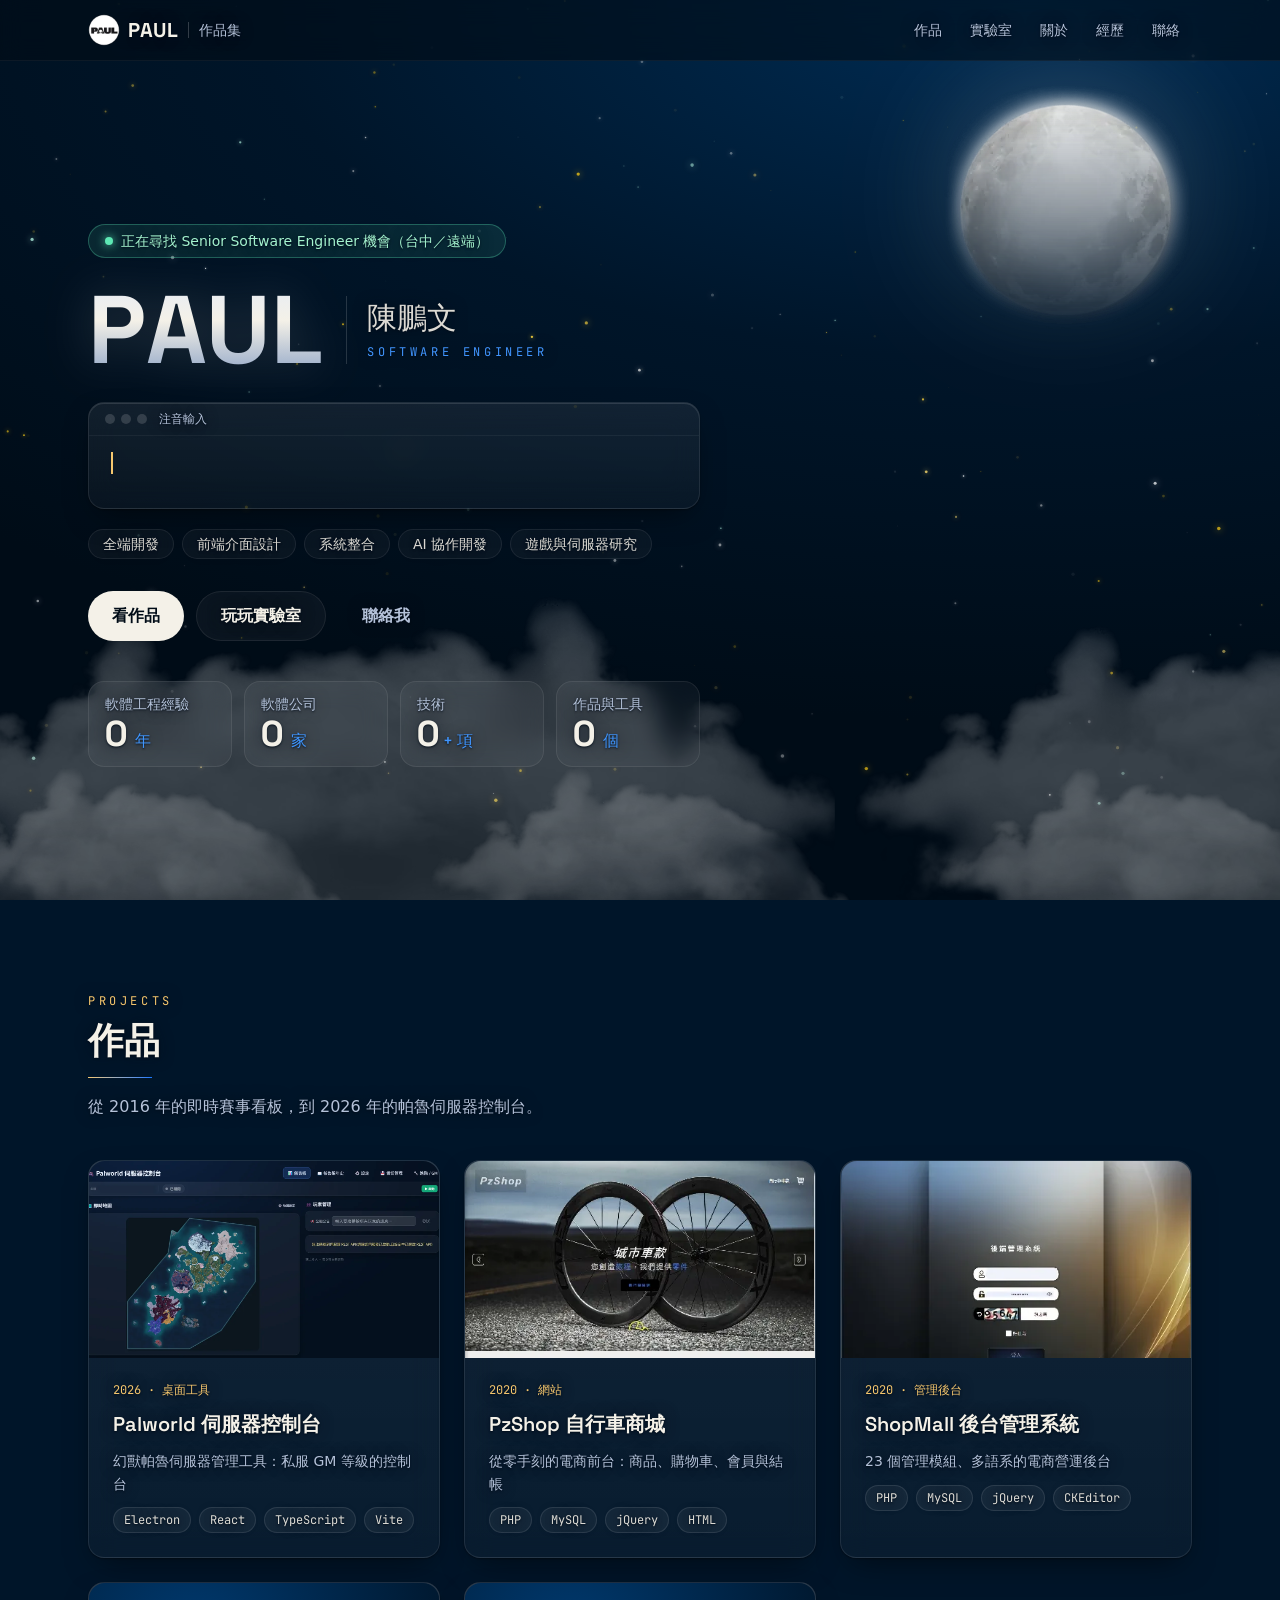
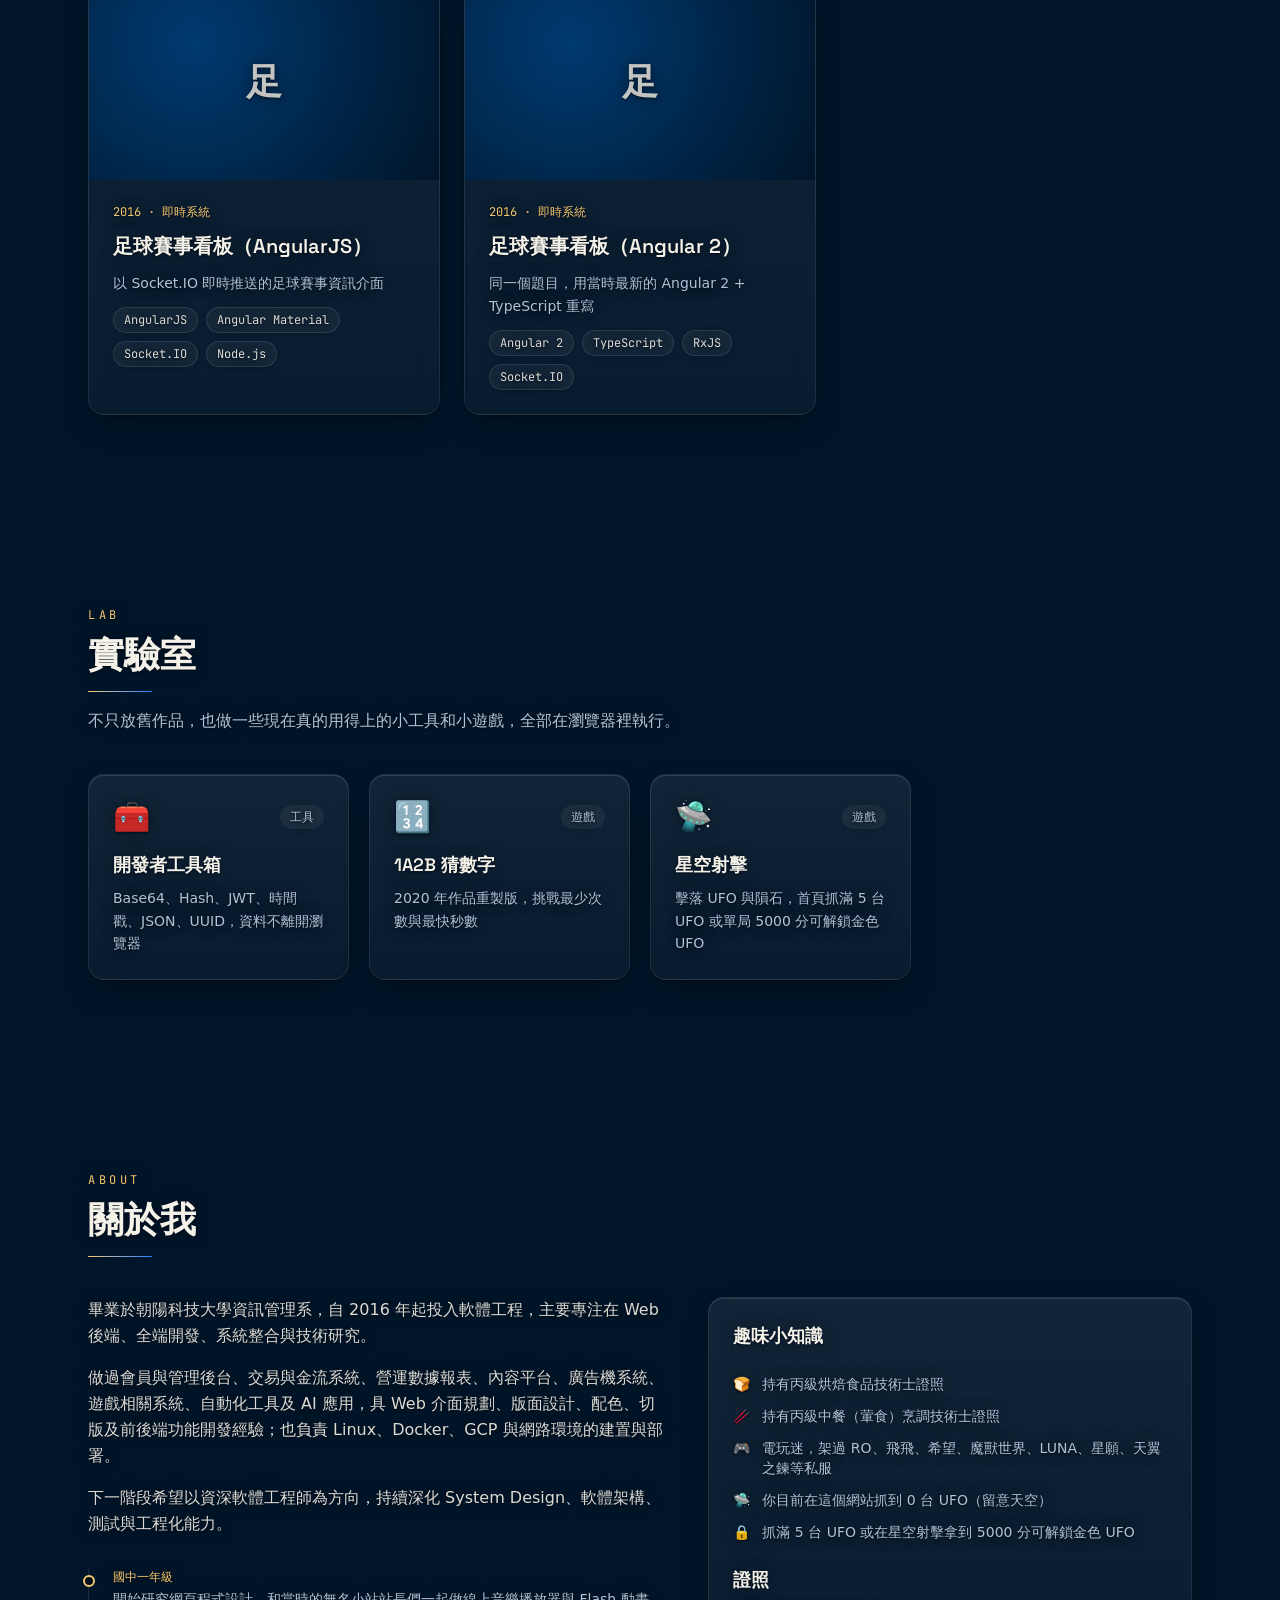
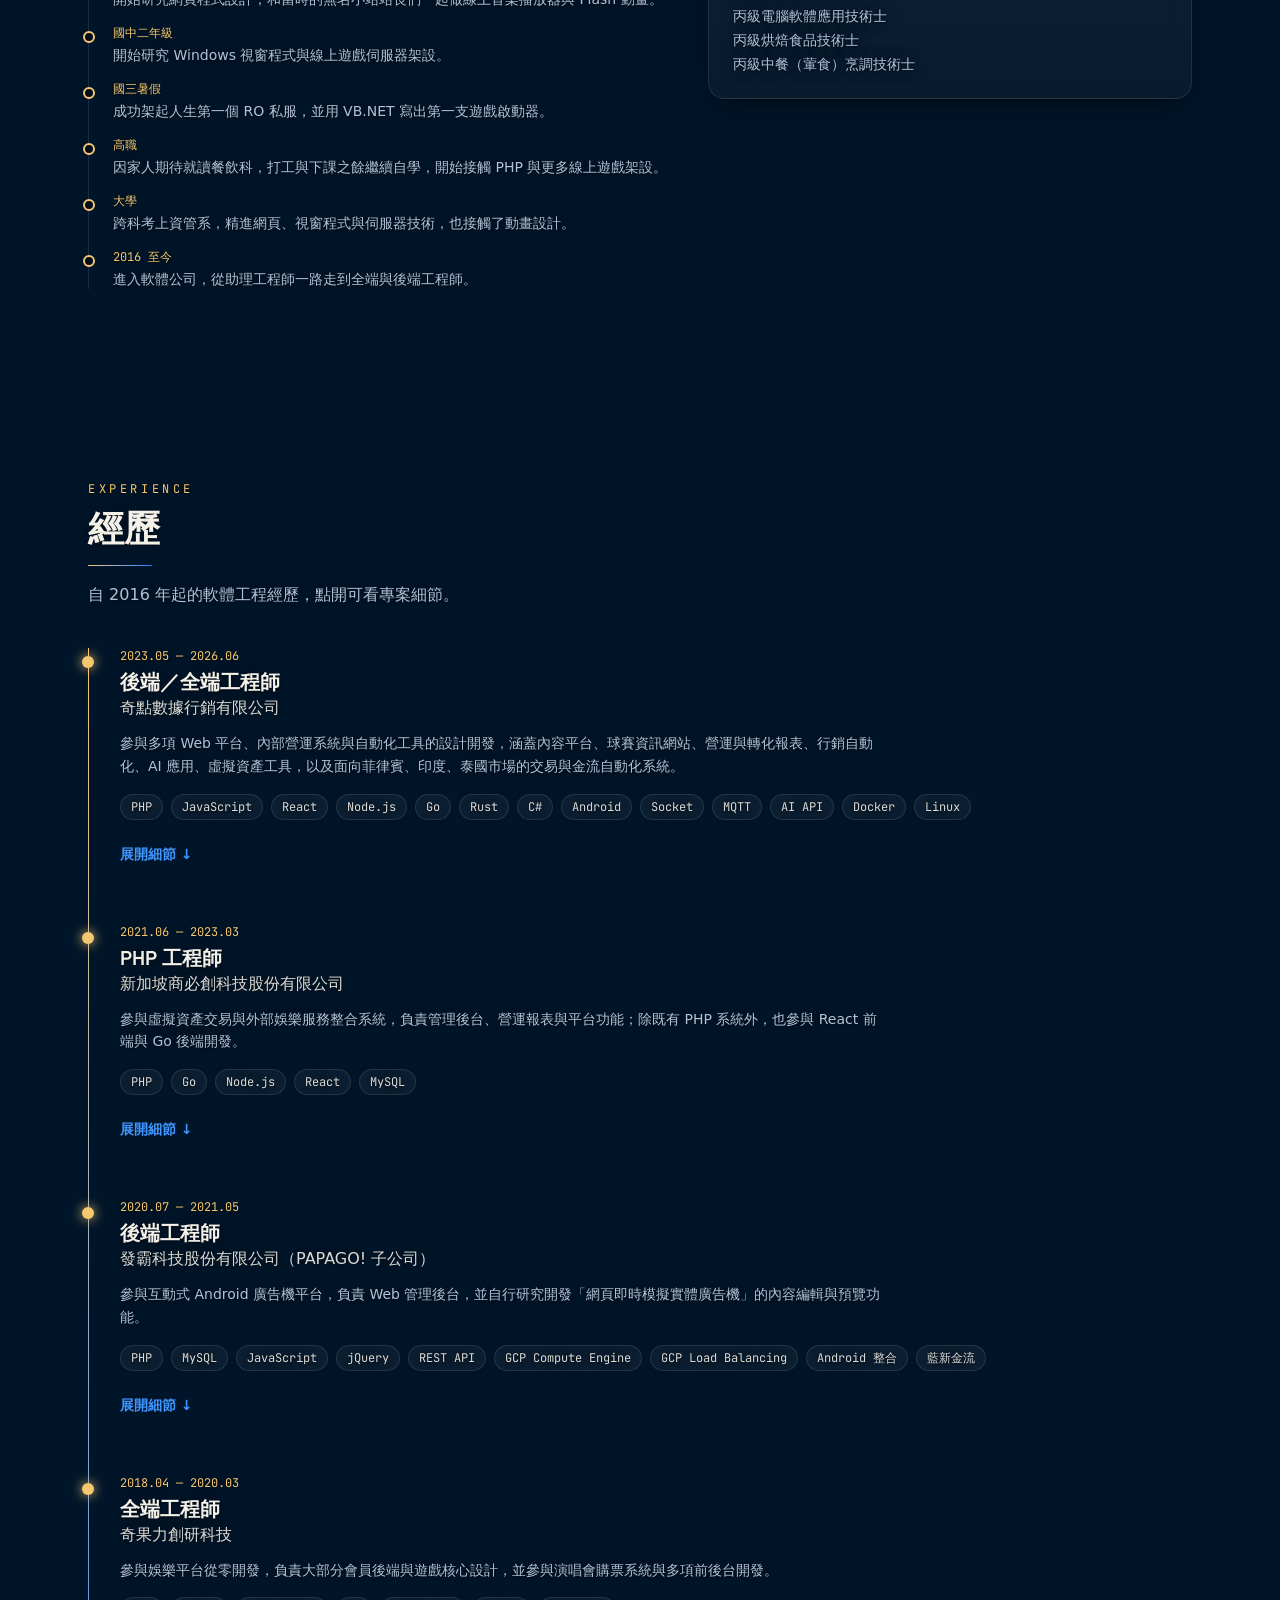
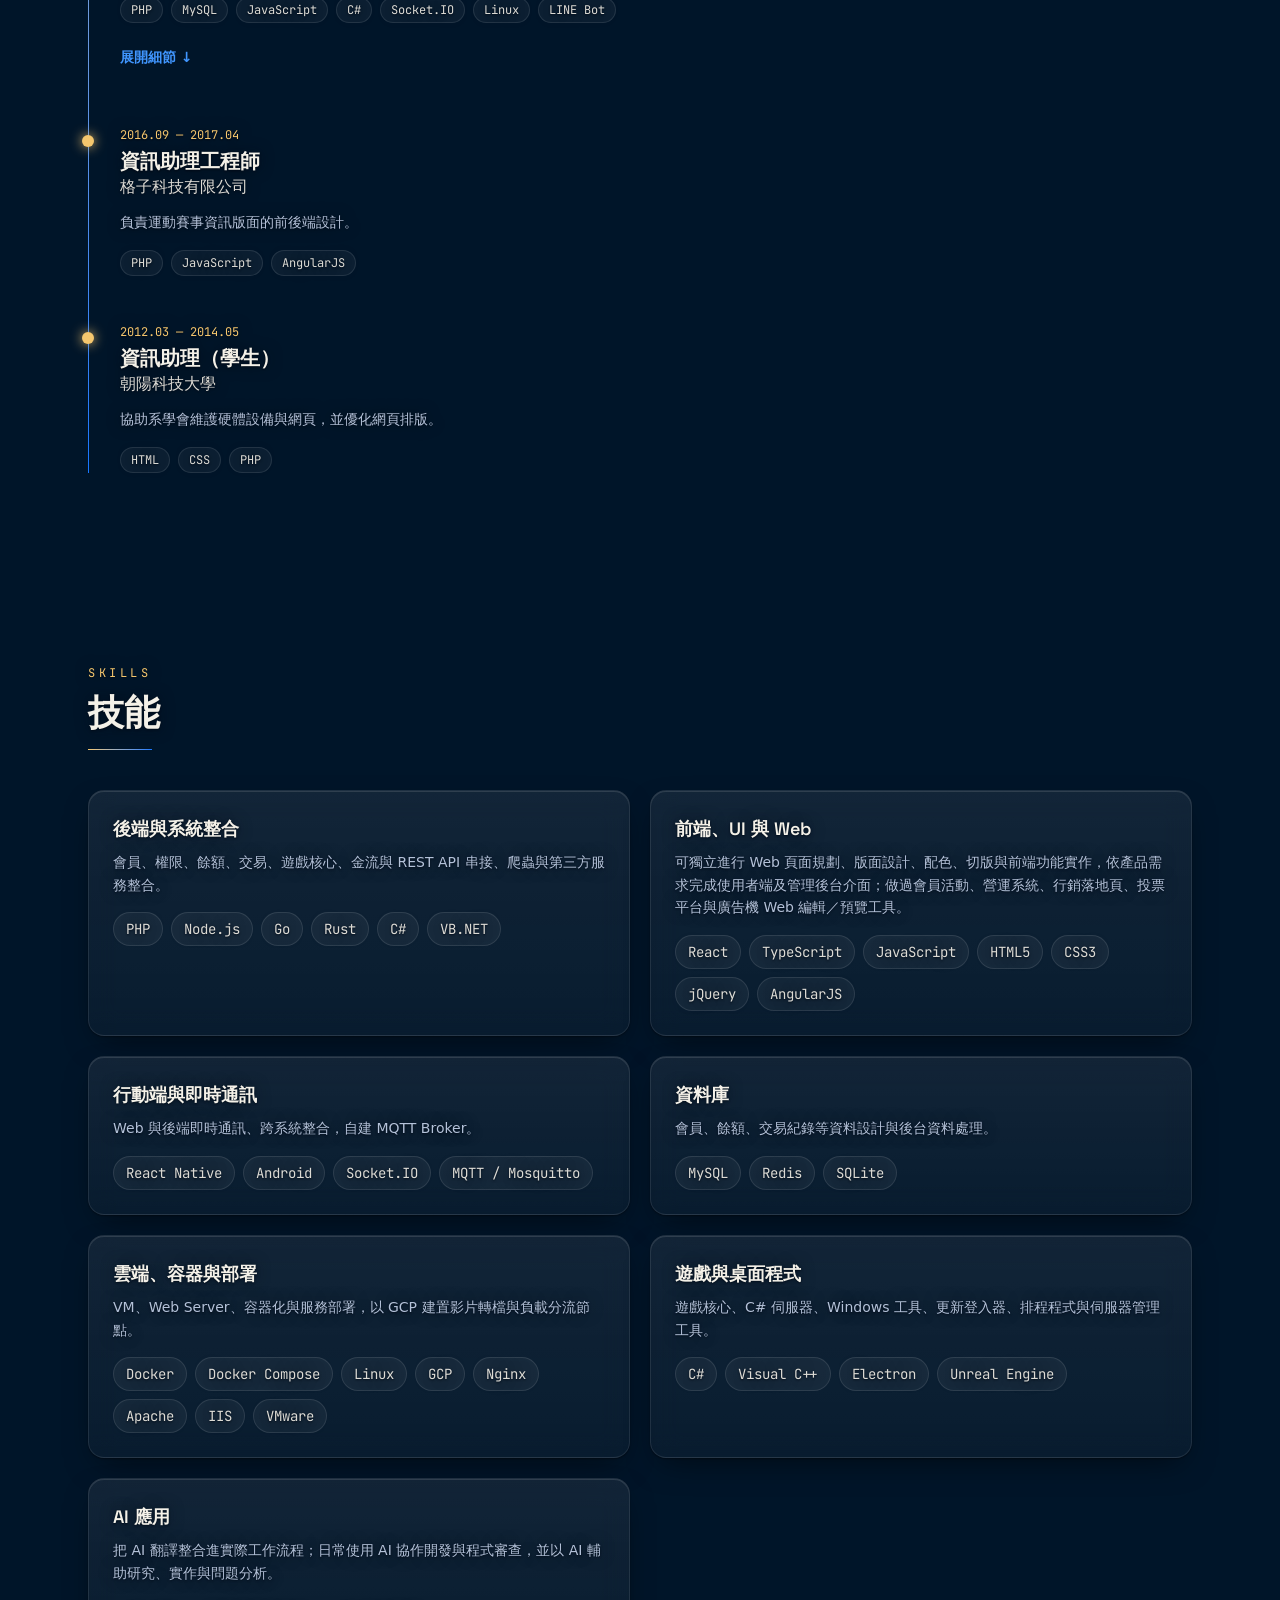
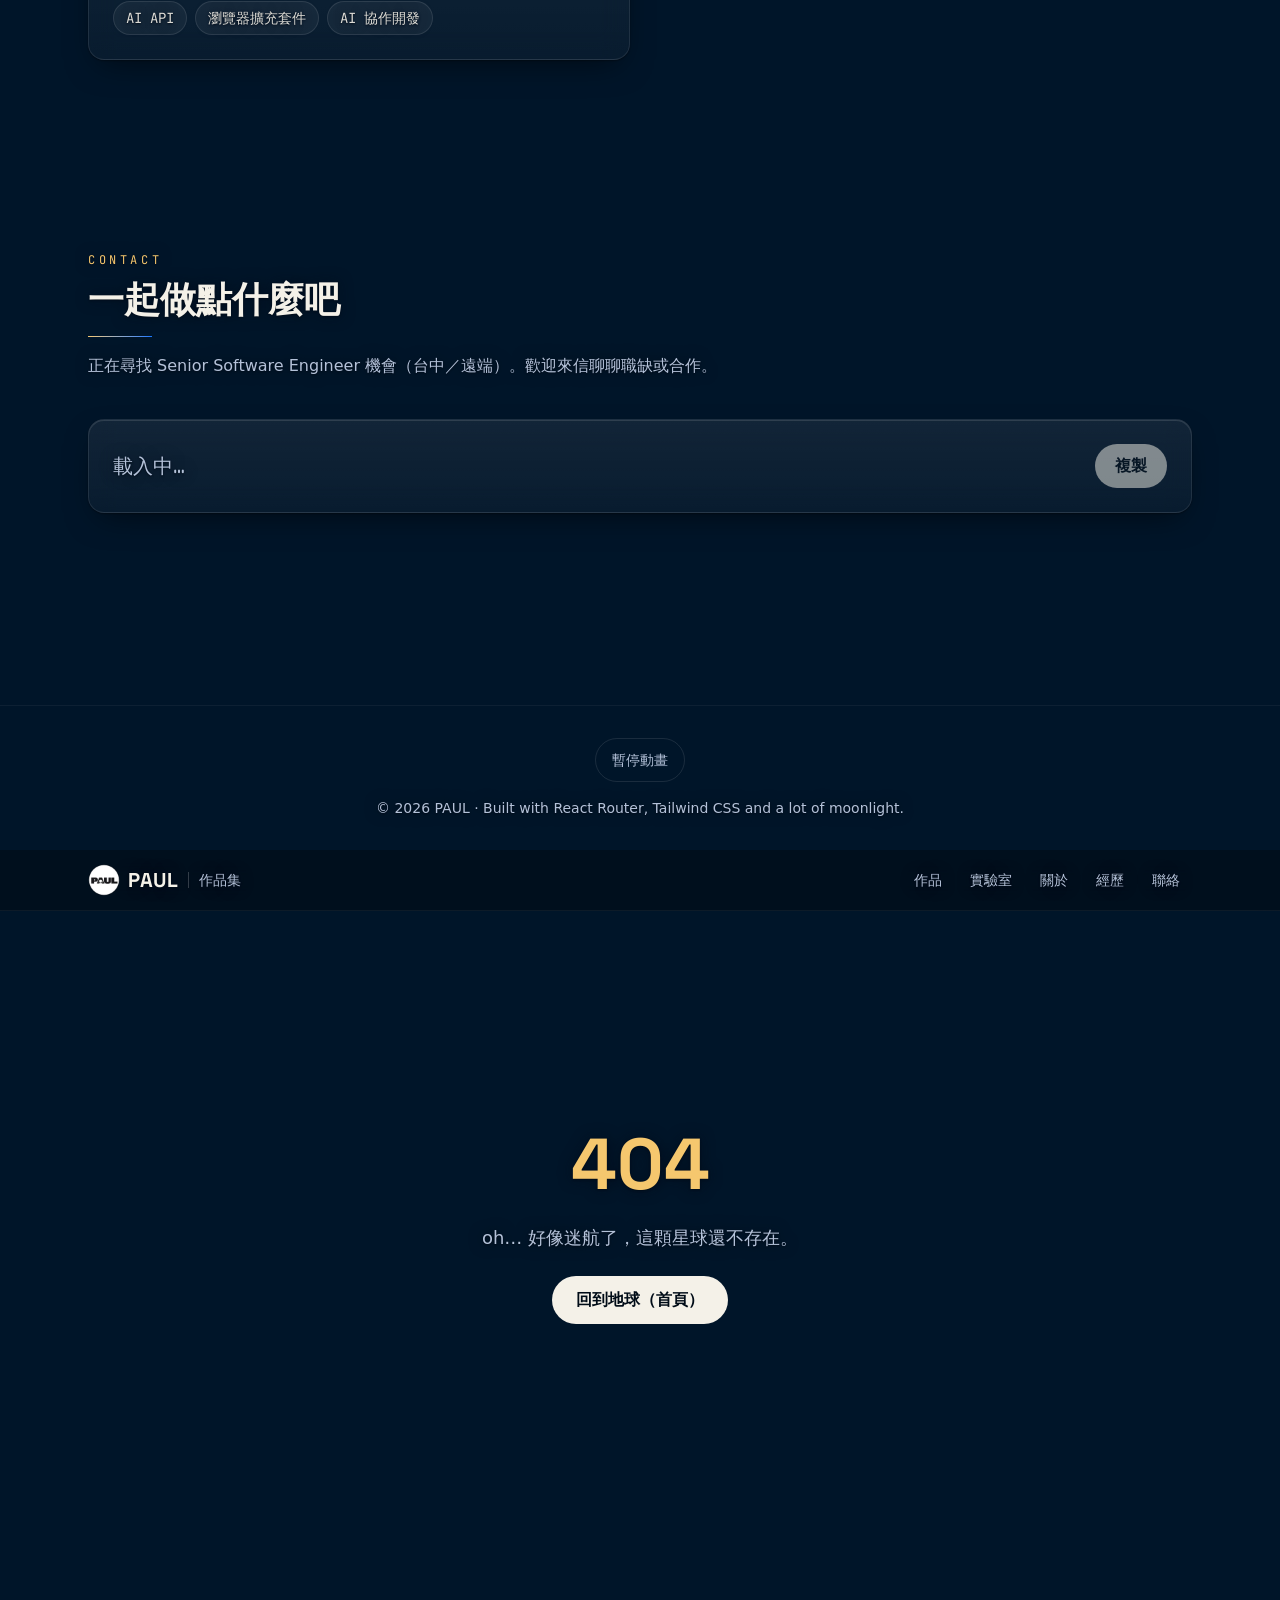
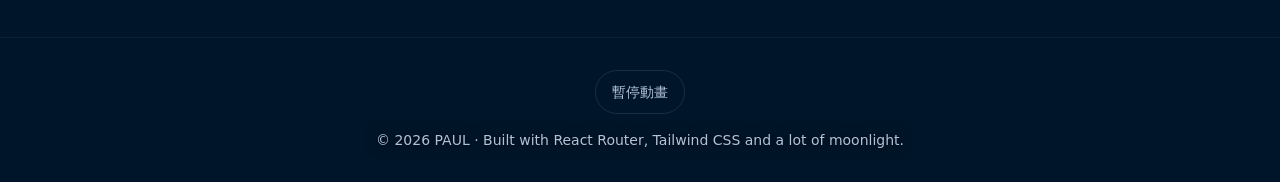
==== commit 8226124d: "deploy: 2026-10-08T11:11Z" ====
--- a/index.html
+++ b/index.html
@@ -1,4 +1,4 @@
-<!DOCTYPE html><html lang="zh-Hant-TW"><head><meta charSet="utf-8"/><meta name="viewport" content="width=device-width, initial-scale=1"/><link rel="preload" as="image" imageSrcSet="/images/moon-320.webp 320w, /images/moon.webp 640w" imageSizes="(min-width: 640px) min(36vw, 20rem), min(38vw, 10rem)" fetchPriority="high"/><link rel="preload" as="image" href="/images/logo-96.webp"/><meta name="theme-color" content="#001529"/><title>PAUL ｜ 作品集</title><meta name="description" content="PAUL（陳鵬文）的作品集：全端與後端工程、系統整合、遊戲與伺服器開發，以及線上小工具和小遊戲。"/><meta property="og:type" content="website"/><meta property="og:locale" content="zh_TW"/><meta property="og:site_name" content="PAUL"/><meta property="og:title" content="PAUL ｜ 作品集"/><meta property="og:description" content="PAUL（陳鵬文）的作品集：全端與後端工程、系統整合、遊戲與伺服器開發，以及線上小工具和小遊戲。"/><meta property="og:image" content="https://sp112907.github.io/og.png"/><meta property="og:image:width" content="1200"/><meta property="og:image:height" content="630"/><meta property="og:image:alt" content="PAUL 作品集"/><meta name="twitter:card" content="summary_large_image"/><meta property="og:url" content="https://sp112907.github.io/"/><link rel="canonical" href="https://sp112907.github.io/"/><link rel="icon" href="/favicon.png" type="image/png"/><link rel="apple-touch-icon" href="/favicon.png"/><link rel="modulepreload" href="/assets/manifest-684b177c.js"/><link rel="modulepreload" href="/assets/entry.client-B5BqJ0xN.js"/><link rel="modulepreload" href="/assets/jsx-runtime-Ch9_1wX5.js"/><link rel="modulepreload" href="/assets/react-dom-DnBz4KIt.js"/><link rel="modulepreload" href="/assets/root-LB8Qg6ou.js"/><link rel="modulepreload" href="/assets/site-DSFREZqV.js"/><link rel="modulepreload" href="/assets/use-motion-allowed-DX3pu76S.js"/><link rel="modulepreload" href="/assets/profile-oTTnEnzQ.js"/><link rel="modulepreload" href="/assets/moon-layout-Ddujqy3C.js"/><link rel="modulepreload" href="/assets/use-scroll-lock-DDJBdX3m.js"/><link rel="modulepreload" href="/assets/home-DPLngyby.js"/><link rel="modulepreload" href="/assets/ufo-store-caaUclxP.js"/><link rel="modulepreload" href="/assets/use-copy-CxcpU2Ex.js"/><link rel="modulepreload" href="/assets/projects-ALmEITdU.js"/><link rel="modulepreload" href="/assets/lab-ByqCQ0SV.js"/><link rel="modulepreload" href="/assets/seo-BEEh9Qex.js"/><script>try{if(localStorage.getItem("paul:motion-paused")==="1")document.documentElement.dataset.motion="paused"}catch(e){}</script><link rel="stylesheet" href="/assets/root-HiLgjiFQ.css"/></head><body><a href="#main" class="sr-only focus:not-sr-only focus:fixed focus:left-4 focus:top-4 focus:z-50 focus:rounded-md focus:bg-night-800 focus:px-4 focus:py-2">跳到主要內容</a><div aria-hidden="true" class="pointer-events-none fixed inset-0 -z-10 overflow-hidden bg-[radial-gradient(120%_80%_at_80%_0%,#002d55_0%,#001529_50%,#000c17_100%)]"><canvas class="absolute inset-0 h-full w-full"></canvas><div id="sky-flyers" class="absolute inset-0"></div><div class="absolute right-4 top-[4.75rem] z-[2] w-[38vw] max-w-[10rem] sm:right-[4vw] sm:top-[6vh] sm:w-[min(36vw,20rem)] sm:max-w-none"><div aria-hidden="true" class="absolute inset-[18%] rounded-full bg-night-900 shadow-[0_0_6px_2px_var(--color-night-900)]"></div><img id="night-moon" src="/images/moon.webp" srcSet="/images/moon-320.webp 320w, /images/moon.webp 640w" sizes="(min-width: 640px) min(36vw, 20rem), min(38vw, 10rem)" alt="" width="640" height="640" decoding="async" fetchPriority="high" class="relative block w-full drop-shadow-[0_0_60px_rgba(244,241,232,0.35)]"/></div></div><header class="sticky top-0 z-30 border-b border-white/5 bg-night-950/60 backdrop-blur-md"><div class="mx-auto flex max-w-6xl items-center justify-between gap-2 px-5 py-3 sm:gap-4 sm:px-6"><a aria-label="PAUL 作品集 首頁" class="shimmer flex min-h-11 shrink-0 items-center gap-2 font-display text-xl font-bold tracking-wide sm:min-h-0" href="/" data-discover="true"><img src="/images/logo-96.webp" alt="" width="32" height="32" class="h-8 w-8 rounded-full"/><span>PAUL</span><span aria-hidden="true" class="mx-0.5 h-4 w-px bg-white/20"></span><span class="font-sans text-sm font-medium tracking-normal text-muted">作品集</span></a><nav aria-label="主要導覽" class="hidden sm:block"><ul class="flex whitespace-nowrap text-sm sm:gap-1"><li><a href="/#projects" class="group block rounded-full px-2 py-2 text-muted sm:px-3 transition-colors hover:bg-white/5 hover:text-moon"><span class="shimmer-title">作品</span></a></li><li><a href="/#lab" class="group block rounded-full px-2 py-2 text-muted sm:px-3 transition-colors hover:bg-white/5 hover:text-moon"><span class="shimmer-title">實驗室</span></a></li><li><a href="/#about" class="group block rounded-full px-2 py-2 text-muted sm:px-3 transition-colors hover:bg-white/5 hover:text-moon"><span class="shimmer-title">關於</span></a></li><li><a href="/#experience" class="group block rounded-full px-2 py-2 text-muted sm:px-3 transition-colors hover:bg-white/5 hover:text-moon"><span class="shimmer-title">經歷</span></a></li><li><a href="/#contact" class="group block rounded-full px-2 py-2 text-muted sm:px-3 transition-colors hover:bg-white/5 hover:text-moon"><span class="shimmer-title">聯絡</span></a></li></ul></nav><button type="button" aria-label="開啟選單" aria-expanded="false" aria-controls="mobile-menu" class="glow-edge flex h-11 w-11 items-center justify-center rounded-full text-moon hover:bg-white/10 press:scale-[0.98] transition-transform sm:hidden"><svg aria-hidden="true" viewBox="0 0 24 24" width="24" height="24" fill="none" stroke="currentColor" stroke-width="2" stroke-linecap="round"><path d="M4 7h16M4 12h16M4 17h16"></path></svg></button><dialog id="mobile-menu" aria-label="選單" class="fixed inset-0 m-0 h-dvh max-h-none w-full max-w-none flex-col overscroll-contain border-0 bg-night-900/90 p-0 text-moon backdrop-blur-xl backdrop:bg-transparent open:flex sm:hidden"><div class="flex justify-end px-5 pt-3"><button type="button" aria-label="關閉選單" class="glow-edge flex h-11 w-11 items-center justify-center rounded-full text-moon hover:bg-white/10 press:scale-[0.98] transition-transform"><svg aria-hidden="true" viewBox="0 0 24 24" width="24" height="24" fill="none" stroke="currentColor" stroke-width="2" stroke-linecap="round"><path d="M6 6l12 12M18 6L6 18"></path></svg></button></div><nav aria-label="手機導覽" class="flex flex-1 flex-col justify-center px-8"><ul class="space-y-2"><li><a href="/#projects" style="--menu-i:0" class="group flex min-h-11 items-center py-2 font-display text-3xl font-bold text-moon hover:text-star press:scale-[0.98] transition-transform menu-stagger"><span class="shimmer-title">作品</span></a></li><li><a href="/#lab" style="--menu-i:1" class="group flex min-h-11 items-center py-2 font-display text-3xl font-bold text-moon hover:text-star press:scale-[0.98] transition-transform menu-stagger"><span class="shimmer-title">實驗室</span></a></li><li><a href="/#about" style="--menu-i:2" class="group flex min-h-11 items-center py-2 font-display text-3xl font-bold text-moon hover:text-star press:scale-[0.98] transition-transform menu-stagger"><span class="shimmer-title">關於</span></a></li><li><a href="/#experience" style="--menu-i:3" class="group flex min-h-11 items-center py-2 font-display text-3xl font-bold text-moon hover:text-star press:scale-[0.98] transition-transform menu-stagger"><span class="shimmer-title">經歷</span></a></li><li><a href="/#contact" style="--menu-i:4" class="group flex min-h-11 items-center py-2 font-display text-3xl font-bold text-moon hover:text-star press:scale-[0.98] transition-transform menu-stagger"><span class="shimmer-title">聯絡</span></a></li></ul></nav><div class="px-8 pb-10"><p class="inline-flex items-center gap-2 rounded-full border border-emerald-300/30 bg-emerald-300/10 px-4 py-1.5 text-sm text-emerald-200"><span aria-hidden="true" class="h-2 w-2 shrink-0 rounded-full bg-emerald-300 shadow-[0_0_10px] shadow-emerald-300"></span>正在尋找 Senior Software Engineer 機會（台中／遠端）</p></div></dialog></div></header><main id="main" class="mx-auto max-w-6xl px-5 sm:px-6"><section aria-labelledby="hero-title" class="grid gap-10 pt-[13rem] pb-16 sm:pt-24 lg:min-h-[calc(100dvh-4rem)] lg:grid-cols-[minmax(0,1.15fr)_minmax(0,0.85fr)] lg:items-center"><div class="min-w-0"><p class="mb-6 inline-flex w-fit items-center gap-2 rounded-full border border-emerald-300/30 bg-emerald-300/10 px-4 py-1.5 text-sm text-emerald-200"><span aria-hidden="true" class="h-2 w-2 rounded-full bg-emerald-300 shadow-[0_0_10px] shadow-emerald-300"></span>正在尋找 Senior Software Engineer 機會（台中／遠端）</p><h1 id="hero-title" class="font-display font-bold tracking-tight"><span class="sr-only">PAUL 陳鵬文</span><span aria-hidden="true" class="flex flex-col items-start gap-3 sm:flex-row sm:items-center sm:gap-6"><span class="hero-wordmark text-6xl leading-none sm:text-7xl lg:text-8xl"><span class="hero-letter" style="--i:0">P</span><span class="hero-letter" style="--i:1">A</span><span class="hero-letter" style="--i:2">U</span><span class="hero-letter" style="--i:3">L</span><span class="hero-shine"><span>P</span><span>A</span><span>U</span><span>L</span></span></span><span class="flex flex-col gap-2 border-white/15 sm:border-l sm:py-1 sm:pl-5"><span class="font-sans text-2xl font-medium tracking-normal text-moon/90 sm:text-3xl">陳鵬文</span><span class="font-mono text-xs font-normal uppercase tracking-[0.3em] text-ice">Software Engineer</span></span></span></h1><div class="mt-6 max-w-2xl"><span class="sr-only">嗨，我是 PAUL，一個從架遊戲私服走進軟體工程的工程師</span><div aria-hidden="true" class="glass-card glass-card--static z-10 rounded-2xl"><div class="flex items-center gap-2 border-b border-white/5 px-4 py-2 text-xs text-muted"><span class="flex gap-1.5"><span class="h-2.5 w-2.5 rounded-full bg-white/15"></span><span class="h-2.5 w-2.5 rounded-full bg-white/15"></span><span class="h-2.5 w-2.5 rounded-full bg-white/15"></span></span><span class="ml-1">注音輸入</span></div><div class="relative min-h-[5.5rem] px-4 py-3 font-mono text-lg text-moon/90 sm:min-h-[4.5rem] sm:px-5 sm:text-xl"><span data-ime="committed"></span><span class="caret ml-0.5 inline-block h-[1.1em] w-[2px] translate-y-[0.2em] bg-star"></span></div></div></div><ul class="mt-5 flex flex-wrap gap-2"><li class="glass glow-edge glow-edge--sm rounded-full px-3.5 py-1 text-sm text-moon/90">全端開發</li><li class="glass glow-edge glow-edge--sm rounded-full px-3.5 py-1 text-sm text-moon/90">前端介面設計</li><li class="glass glow-edge glow-edge--sm rounded-full px-3.5 py-1 text-sm text-moon/90">系統整合</li><li class="glass glow-edge glow-edge--sm rounded-full px-3.5 py-1 text-sm text-moon/90">AI 協作開發</li><li class="glass glow-edge glow-edge--sm rounded-full px-3.5 py-1 text-sm text-moon/90">遊戲與伺服器研究</li></ul><div class="mt-8 flex flex-wrap gap-3"><a href="/#projects" class="inline-flex min-h-11 items-center rounded-full px-6 py-3 font-semibold transition-[color,background-color,scale] press:scale-[0.98] group bg-moon text-night-950 hover:bg-white"><span class="shimmer-title shimmer--on-light">看作品</span></a><a href="/#lab" class="inline-flex min-h-11 items-center rounded-full px-6 py-3 font-semibold transition-[color,background-color,scale] press:scale-[0.98] group glass glow-edge hover:bg-white/10"><span class="shimmer-title">玩玩實驗室</span></a><a href="/#contact" class="inline-flex min-h-11 items-center rounded-full px-6 py-3 font-semibold transition-[color,background-color,scale] press:scale-[0.98] shimmer text-muted underline-offset-4 hover:text-moon hover:underline">聯絡我</a></div><dl class="mt-10 grid max-w-2xl grid-cols-2 gap-3 sm:grid-cols-4"><div class="glass glow-edge rounded-2xl px-4 py-3"><dt class="text-sm text-muted">軟體工程經驗</dt><dd class="font-display text-3xl font-bold tabular-nums text-moon sm:text-4xl"><span aria-hidden="true" data-count="animated">0<span class="ml-1 text-base font-medium text-ice"> 年</span></span><span class="sr-only">10 年</span></dd></div><div class="glass glow-edge rounded-2xl px-4 py-3"><dt class="text-sm text-muted">軟體公司</dt><dd class="font-display text-3xl font-bold tabular-nums text-moon sm:text-4xl"><span aria-hidden="true" data-count="animated">0<span class="ml-1 text-base font-medium text-ice"> 家</span></span><span class="sr-only">5 家</span></dd></div><div class="glass glow-edge rounded-2xl px-4 py-3"><dt class="text-sm text-muted">技術</dt><dd class="font-display text-3xl font-bold tabular-nums text-moon sm:text-4xl"><span aria-hidden="true" data-count="animated">0<span class="ml-1 text-base font-medium text-ice">+ 項</span></span><span class="sr-only">35+ 項</span></dd></div><div class="glass glow-edge rounded-2xl px-4 py-3"><dt class="text-sm text-muted">作品與工具</dt><dd class="font-display text-3xl font-bold tabular-nums text-moon sm:text-4xl"><span aria-hidden="true" data-count="animated">0<span class="ml-1 text-base font-medium text-ice"> 個</span></span><span class="sr-only">6 個</span></dd></div></dl></div><div aria-hidden="true" class="hidden lg:block"></div></section><section id="projects" aria-labelledby="projects-title" class="py-16 sm:py-24"><header data-reveal="" class="mb-8 max-w-2xl sm:mb-10"><p class="font-mono text-xs uppercase tracking-[0.3em] text-star">Projects</p><h2 id="projects-title" class="mt-3 font-display text-2xl font-bold sm:text-4xl">作品</h2><span aria-hidden="true" class="section-rule mt-4 block h-px w-16 bg-gradient-to-r from-star to-brand"></span><p class="mt-4 leading-relaxed text-muted">從 2016 年的即時賽事看板，到 2026 年的帕魯伺服器控制台。</p></header><ul class="grid gap-6 sm:grid-cols-2 lg:grid-cols-3"><li data-reveal="" style="--reveal-i:0"><a class="group glass-card block h-full rounded-2xl press:scale-[0.99]" href="/projects/palserver/" data-discover="true"><div class="overflow-hidden rounded-t-2xl"><img src="/images/projects/palserver/dashboard.webp" alt="" loading="lazy" decoding="async" width="1440" height="771" class="aspect-video w-full object-cover object-top transition-transform duration-500 group-hover:scale-105 motion-reduce:transition-none motion-reduce:group-hover:scale-100"/></div><div class="space-y-3 p-4 sm:p-6"><p class="font-mono text-xs text-star">2026<!-- --> · <!-- -->桌面工具</p><h3 class="shimmer-title w-fit font-display text-xl font-semibold">Palworld 伺服器控制台</h3><p class="text-sm leading-relaxed text-muted">幻獸帕魯伺服器管理工具：私服 GM 等級的控制台</p><ul aria-label="Palworld 伺服器控制台 使用技術" class="flex flex-wrap gap-2"><li class="glow-edge glow-edge--sm rounded-full border border-white/10 bg-white/5 font-mono text-moon/90 px-2.5 py-1 text-xs">Electron</li><li class="glow-edge glow-edge--sm rounded-full border border-white/10 bg-white/5 font-mono text-moon/90 px-2.5 py-1 text-xs">React</li><li class="glow-edge glow-edge--sm rounded-full border border-white/10 bg-white/5 font-mono text-moon/90 px-2.5 py-1 text-xs">TypeScript</li><li class="glow-edge glow-edge--sm rounded-full border border-white/10 bg-white/5 font-mono text-moon/90 px-2.5 py-1 text-xs">Vite</li></ul></div></a></li><li data-reveal="" style="--reveal-i:1"><a class="group glass-card block h-full rounded-2xl press:scale-[0.99]" href="/projects/pzshop/" data-discover="true"><div class="overflow-hidden rounded-t-2xl"><img src="/images/projects/pzshop.webp" alt="" loading="lazy" decoding="async" width="480" height="393" class="aspect-video w-full object-cover object-top transition-transform duration-500 group-hover:scale-105 motion-reduce:transition-none motion-reduce:group-hover:scale-100"/></div><div class="space-y-3 p-4 sm:p-6"><p class="font-mono text-xs text-star">2020<!-- --> · <!-- -->網站</p><h3 class="shimmer-title w-fit font-display text-xl font-semibold">PzShop 自行車商城</h3><p class="text-sm leading-relaxed text-muted">從零手刻的電商前台：商品、購物車、會員與結帳</p><ul aria-label="PzShop 自行車商城 使用技術" class="flex flex-wrap gap-2"><li class="glow-edge glow-edge--sm rounded-full border border-white/10 bg-white/5 font-mono text-moon/90 px-2.5 py-1 text-xs">PHP</li><li class="glow-edge glow-edge--sm rounded-full border border-white/10 bg-white/5 font-mono text-moon/90 px-2.5 py-1 text-xs">MySQL</li><li class="glow-edge glow-edge--sm rounded-full border border-white/10 bg-white/5 font-mono text-moon/90 px-2.5 py-1 text-xs">jQuery</li><li class="glow-edge glow-edge--sm rounded-full border border-white/10 bg-white/5 font-mono text-moon/90 px-2.5 py-1 text-xs">HTML</li></ul></div></a></li><li data-reveal="" style="--reveal-i:2"><a class="group glass-card block h-full rounded-2xl press:scale-[0.99]" href="/projects/shopmall-admin/" data-discover="true"><div class="overflow-hidden rounded-t-2xl"><img src="/images/projects/shopmall-admin-login.webp" alt="" loading="lazy" decoding="async" width="480" height="388" class="aspect-video w-full object-cover object-top transition-transform duration-500 group-hover:scale-105 motion-reduce:transition-none motion-reduce:group-hover:scale-100"/></div><div class="space-y-3 p-4 sm:p-6"><p class="font-mono text-xs text-star">2020<!-- --> · <!-- -->管理後台</p><h3 class="shimmer-title w-fit font-display text-xl font-semibold">ShopMall 後台管理系統</h3><p class="text-sm leading-relaxed text-muted">23 個管理模組、多語系的電商營運後台</p><ul aria-label="ShopMall 後台管理系統 使用技術" class="flex flex-wrap gap-2"><li class="glow-edge glow-edge--sm rounded-full border border-white/10 bg-white/5 font-mono text-moon/90 px-2.5 py-1 text-xs">PHP</li><li class="glow-edge glow-edge--sm rounded-full border border-white/10 bg-white/5 font-mono text-moon/90 px-2.5 py-1 text-xs">MySQL</li><li class="glow-edge glow-edge--sm rounded-full border border-white/10 bg-white/5 font-mono text-moon/90 px-2.5 py-1 text-xs">jQuery</li><li class="glow-edge glow-edge--sm rounded-full border border-white/10 bg-white/5 font-mono text-moon/90 px-2.5 py-1 text-xs">CKEditor</li></ul></div></a></li><li data-reveal="" style="--reveal-i:3"><a class="group glass-card block h-full rounded-2xl press:scale-[0.99]" href="/projects/matchboard-angularjs/" data-discover="true"><div class="overflow-hidden rounded-t-2xl"><div aria-hidden="true" class="flex aspect-video w-full items-center justify-center bg-[radial-gradient(circle_at_30%_30%,#003a70,#001529)] font-display text-4xl font-bold text-moon/80">足</div></div><div class="space-y-3 p-4 sm:p-6"><p class="font-mono text-xs text-star">2016<!-- --> · <!-- -->即時系統</p><h3 class="shimmer-title w-fit font-display text-xl font-semibold">足球賽事看板（AngularJS）</h3><p class="text-sm leading-relaxed text-muted">以 Socket.IO 即時推送的足球賽事資訊介面</p><ul aria-label="足球賽事看板（AngularJS） 使用技術" class="flex flex-wrap gap-2"><li class="glow-edge glow-edge--sm rounded-full border border-white/10 bg-white/5 font-mono text-moon/90 px-2.5 py-1 text-xs">AngularJS</li><li class="glow-edge glow-edge--sm rounded-full border border-white/10 bg-white/5 font-mono text-moon/90 px-2.5 py-1 text-xs">Angular Material</li><li class="glow-edge glow-edge--sm rounded-full border border-white/10 bg-white/5 font-mono text-moon/90 px-2.5 py-1 text-xs">Socket.IO</li><li class="glow-edge glow-edge--sm rounded-full border border-white/10 bg-white/5 font-mono text-moon/90 px-2.5 py-1 text-xs">Node.js</li></ul></div></a></li><li data-reveal="" style="--reveal-i:4"><a class="group glass-card block h-full rounded-2xl press:scale-[0.99]" href="/projects/matchboard-angular2/" data-discover="true"><div class="overflow-hidden rounded-t-2xl"><div aria-hidden="true" class="flex aspect-video w-full items-center justify-center bg-[radial-gradient(circle_at_30%_30%,#003a70,#001529)] font-display text-4xl font-bold text-moon/80">足</div></div><div class="space-y-3 p-4 sm:p-6"><p class="font-mono text-xs text-star">2016<!-- --> · <!-- -->即時系統</p><h3 class="shimmer-title w-fit font-display text-xl font-semibold">足球賽事看板（Angular 2）</h3><p class="text-sm leading-relaxed text-muted">同一個題目，用當時最新的 Angular 2 + TypeScript 重寫</p><ul aria-label="足球賽事看板（Angular 2） 使用技術" class="flex flex-wrap gap-2"><li class="glow-edge glow-edge--sm rounded-full border border-white/10 bg-white/5 font-mono text-moon/90 px-2.5 py-1 text-xs">Angular 2</li><li class="glow-edge glow-edge--sm rounded-full border border-white/10 bg-white/5 font-mono text-moon/90 px-2.5 py-1 text-xs">TypeScript</li><li class="glow-edge glow-edge--sm rounded-full border border-white/10 bg-white/5 font-mono text-moon/90 px-2.5 py-1 text-xs">RxJS</li><li class="glow-edge glow-edge--sm rounded-full border border-white/10 bg-white/5 font-mono text-moon/90 px-2.5 py-1 text-xs">Socket.IO</li></ul></div></a></li></ul></section><section id="lab" aria-labelledby="lab-title" class="py-16 sm:py-24"><header data-reveal="" class="mb-8 max-w-2xl sm:mb-10"><p class="font-mono text-xs uppercase tracking-[0.3em] text-star">Lab</p><h2 id="lab-title" class="mt-3 font-display text-2xl font-bold sm:text-4xl">實驗室</h2><span aria-hidden="true" class="section-rule mt-4 block h-px w-16 bg-gradient-to-r from-star to-brand"></span><p class="mt-4 leading-relaxed text-muted">不只放舊作品，也做一些現在真的用得上的小工具和小遊戲，全部在瀏覽器裡執行。</p></header><ul class="grid gap-5 sm:grid-cols-2 lg:grid-cols-4"><li data-reveal="" style="--reveal-i:0"><article class="glass-card h-full rounded-2xl p-4 sm:p-6 press-within:scale-[0.99]"><a class="group block h-full" href="/lab/devtools/" data-discover="true"><div class="flex items-center justify-between"><span aria-hidden="true" class="text-3xl">🧰</span><span class="rounded-full bg-white/5 px-2.5 py-1 font-mono text-xs text-muted">工具</span></div><h3 class="shimmer-title mt-4 w-fit font-display text-lg font-semibold">開發者工具箱</h3><p class="mt-2 text-sm leading-relaxed text-muted">Base64、Hash、JWT、時間戳、JSON、UUID，資料不離開瀏覽器</p></a></article></li><li data-reveal="" style="--reveal-i:1"><article class="glass-card h-full rounded-2xl p-4 sm:p-6"><div class="flex items-center justify-between"><span aria-hidden="true" class="text-3xl">🔢</span><span class="rounded-full bg-white/5 px-2.5 py-1 font-mono text-xs text-muted">遊戲</span></div><h3 class="shimmer-title mt-4 w-fit font-display text-lg font-semibold">1A2B 猜數字</h3><p class="mt-2 text-sm leading-relaxed text-muted">2020 年作品重製版，挑戰最少次數與最快秒數</p><p class="mt-4 font-mono text-xs text-star">即將推出</p></article></li><li data-reveal="" style="--reveal-i:2"><article class="glass-card h-full rounded-2xl p-4 sm:p-6"><div class="flex items-center justify-between"><span aria-hidden="true" class="text-3xl">🛸</span><span class="rounded-full bg-white/5 px-2.5 py-1 font-mono text-xs text-muted">遊戲</span></div><h3 class="shimmer-title mt-4 w-fit font-display text-lg font-semibold">星空射擊</h3><p class="mt-2 text-sm leading-relaxed text-muted">擊落 UFO 與隕石，首頁抓滿 5 台 UFO 可解鎖金色戰機</p><p class="mt-4 font-mono text-xs text-star">即將推出</p></article></li></ul></section><section id="about" aria-labelledby="about-title" class="py-16 sm:py-24"><header data-reveal="" class="mb-8 max-w-2xl sm:mb-10"><p class="font-mono text-xs uppercase tracking-[0.3em] text-star">About</p><h2 id="about-title" class="mt-3 font-display text-2xl font-bold sm:text-4xl">關於我</h2><span aria-hidden="true" class="section-rule mt-4 block h-px w-16 bg-gradient-to-r from-star to-brand"></span></header><div class="grid gap-10 lg:grid-cols-[1.2fr_1fr]"><div class="space-y-4 leading-relaxed text-moon/90"><p>畢業於朝陽科技大學資訊管理系，自 2016 年起投入軟體工程，主要專注在 Web 後端、全端開發、系統整合與技術研究。</p><p>做過會員與管理後台、交易與金流系統、營運數據報表、內容平台、廣告機系統、遊戲相關系統、自動化工具及 AI 應用，具 Web 介面規劃、版面設計、配色、切版及前後端功能開發經驗；也負責 Linux、Docker、GCP 與網路環境的建置與部署。</p><p>下一階段希望以資深軟體工程師為方向，持續深化 System Design、軟體架構、測試與工程化能力。</p><ol class="mt-8 space-y-4 border-l border-white/10 pl-6"><li class="relative"><span aria-hidden="true" class="absolute -left-[1.85rem] top-1.5 h-3 w-3 rounded-full border-2 border-star bg-night-950"></span><p class="font-mono text-xs text-star">國中一年級</p><p class="mt-1 text-sm text-muted">開始研究網頁程式設計，和當時的無名小站站長們一起做線上音樂播放器與 Flash 動畫。</p></li><li class="relative"><span aria-hidden="true" class="absolute -left-[1.85rem] top-1.5 h-3 w-3 rounded-full border-2 border-star bg-night-950"></span><p class="font-mono text-xs text-star">國中二年級</p><p class="mt-1 text-sm text-muted">開始研究 Windows 視窗程式與線上遊戲伺服器架設。</p></li><li class="relative"><span aria-hidden="true" class="absolute -left-[1.85rem] top-1.5 h-3 w-3 rounded-full border-2 border-star bg-night-950"></span><p class="font-mono text-xs text-star">國三暑假</p><p class="mt-1 text-sm text-muted">成功架起人生第一個 RO 私服，並用 VB.NET 寫出第一支遊戲啟動器。</p></li><li class="relative"><span aria-hidden="true" class="absolute -left-[1.85rem] top-1.5 h-3 w-3 rounded-full border-2 border-star bg-night-950"></span><p class="font-mono text-xs text-star">高職</p><p class="mt-1 text-sm text-muted">因家人期待就讀餐飲科，打工與下課之餘繼續自學，開始接觸 PHP 與更多線上遊戲架設。</p></li><li class="relative"><span aria-hidden="true" class="absolute -left-[1.85rem] top-1.5 h-3 w-3 rounded-full border-2 border-star bg-night-950"></span><p class="font-mono text-xs text-star">大學</p><p class="mt-1 text-sm text-muted">跨科考上資管系，精進網頁、視窗程式與伺服器技術，也接觸了動畫設計。</p></li><li class="relative"><span aria-hidden="true" class="absolute -left-[1.85rem] top-1.5 h-3 w-3 rounded-full border-2 border-star bg-night-950"></span><p class="font-mono text-xs text-star">2016 至今</p><p class="mt-1 text-sm text-muted">進入軟體公司，從助理工程師一路走到全端與後端工程師。</p></li></ol></div><aside data-reveal="" style="--reveal-i:1" class="glass-card h-fit space-y-6 rounded-2xl p-4 sm:p-6" aria-labelledby="fun-facts-title"><h3 id="fun-facts-title" class="font-display text-lg font-semibold">趣味小知識</h3><ul class="space-y-3"><li class="flex gap-3 text-sm text-muted"><span aria-hidden="true">🍞</span>持有丙級烘焙食品技術士證照</li><li class="flex gap-3 text-sm text-muted"><span aria-hidden="true">🥢</span>持有丙級中餐（葷食）烹調技術士證照</li><li class="flex gap-3 text-sm text-muted"><span aria-hidden="true">🎮</span>電玩迷，架過 RO、飛飛、希望、魔獸世界、LUNA、星願、天翼之鍊等私服</li><li class="flex gap-3 text-sm text-muted"><span aria-hidden="true">🛸</span>你目前在這個網站抓到 <!-- -->0<!-- --> 台 UFO（留意天空）</li></ul><div><h3 class="font-display text-lg font-semibold">證照</h3><ul class="mt-3 space-y-1 text-sm text-muted"><li>丙級電腦軟體應用技術士</li><li>丙級烘焙食品技術士</li><li>丙級中餐（葷食）烹調技術士</li></ul></div></aside></div></section><section id="experience" aria-labelledby="experience-title" class="py-16 sm:py-24"><header data-reveal="" class="mb-8 max-w-2xl sm:mb-10"><p class="font-mono text-xs uppercase tracking-[0.3em] text-star">Experience</p><h2 id="experience-title" class="mt-3 font-display text-2xl font-bold sm:text-4xl">經歷</h2><span aria-hidden="true" class="section-rule mt-4 block h-px w-16 bg-gradient-to-r from-star to-brand"></span><p class="mt-4 leading-relaxed text-muted">自 2016 年起的軟體工程經歷，點開可看專案細節。</p></header><ol class="relative isolate space-y-4 sm:space-y-12 before:absolute before:-z-10 before:left-0 before:top-0 before:h-full before:w-px before:bg-white/10 after:absolute after:-z-10 after:left-0 after:top-0 after:h-full after:w-px after:origin-top after:bg-gradient-to-b after:from-star after:to-brand after:[transform:scaleY(var(--timeline-progress,1))]"><li data-reveal="" style="--reveal-i:0" class="relative ml-5 max-sm:glass-card max-sm:rounded-2xl max-sm:p-4 sm:ml-0 sm:pl-8"><span aria-hidden="true" class="absolute left-[-26.5px] top-[18px] h-3 w-3 rounded-full bg-star shadow-[0_0_12px] shadow-star sm:left-[-0.4rem] sm:top-2"></span><div class="flex flex-wrap items-baseline gap-x-3 gap-y-1 sm:block"><p class="font-mono text-xs text-star">2023.05<!-- --> — <!-- -->2026.06</p><h3 class="font-display text-lg font-semibold sm:mt-1 sm:text-xl">後端／全端工程師</h3></div><p class="text-sm text-moon/90 sm:text-base">奇點數據行銷有限公司</p><p class="mt-2 max-w-3xl text-sm leading-relaxed text-muted sm:mt-3">參與多項 Web 平台、內部營運系統與自動化工具的設計開發，涵蓋內容平台、球賽資訊網站、營運與轉化報表、行銷自動化、AI 應用、虛擬資產工具，以及面向菲律賓、印度、泰國市場的交易與金流自動化系統。</p><div class="mt-3 sm:hidden"><ul aria-label="奇點數據行銷有限公司 使用技術" class="flex flex-wrap gap-2"><li class="glow-edge glow-edge--sm rounded-full border border-white/10 bg-white/5 font-mono text-moon/90 px-2.5 py-1 text-xs">PHP</li><li class="glow-edge glow-edge--sm rounded-full border border-white/10 bg-white/5 font-mono text-moon/90 px-2.5 py-1 text-xs">JavaScript</li><li class="glow-edge glow-edge--sm rounded-full border border-white/10 bg-white/5 font-mono text-moon/90 px-2.5 py-1 text-xs">React</li><li class="glow-edge glow-edge--sm rounded-full border border-white/10 bg-white/5 font-mono text-moon/90 px-2.5 py-1 text-xs">Node.js</li><li class="glow-edge glow-edge--sm rounded-full border border-white/10 bg-white/5 font-mono text-star px-2.5 py-1 text-xs"><span aria-hidden="true">+<!-- -->9</span><span class="sr-only">另有 <!-- -->9<!-- --> 項</span></li></ul></div><div class="mt-4 hidden sm:block"><ul aria-label="奇點數據行銷有限公司 使用技術" class="flex flex-wrap gap-2"><li class="glow-edge glow-edge--sm rounded-full border border-white/10 bg-white/5 font-mono text-moon/90 px-2.5 py-1 text-xs">PHP</li><li class="glow-edge glow-edge--sm rounded-full border border-white/10 bg-white/5 font-mono text-moon/90 px-2.5 py-1 text-xs">JavaScript</li><li class="glow-edge glow-edge--sm rounded-full border border-white/10 bg-white/5 font-mono text-moon/90 px-2.5 py-1 text-xs">React</li><li class="glow-edge glow-edge--sm rounded-full border border-white/10 bg-white/5 font-mono text-moon/90 px-2.5 py-1 text-xs">Node.js</li><li class="glow-edge glow-edge--sm rounded-full border border-white/10 bg-white/5 font-mono text-moon/90 px-2.5 py-1 text-xs">Go</li><li class="glow-edge glow-edge--sm rounded-full border border-white/10 bg-white/5 font-mono text-moon/90 px-2.5 py-1 text-xs">Rust</li><li class="glow-edge glow-edge--sm rounded-full border border-white/10 bg-white/5 font-mono text-moon/90 px-2.5 py-1 text-xs">C#</li><li class="glow-edge glow-edge--sm rounded-full border border-white/10 bg-white/5 font-mono text-moon/90 px-2.5 py-1 text-xs">Android</li><li class="glow-edge glow-edge--sm rounded-full border border-white/10 bg-white/5 font-mono text-moon/90 px-2.5 py-1 text-xs">Socket</li><li class="glow-edge glow-edge--sm rounded-full border border-white/10 bg-white/5 font-mono text-moon/90 px-2.5 py-1 text-xs">MQTT</li><li class="glow-edge glow-edge--sm rounded-full border border-white/10 bg-white/5 font-mono text-moon/90 px-2.5 py-1 text-xs">AI API</li><li class="glow-edge glow-edge--sm rounded-full border border-white/10 bg-white/5 font-mono text-moon/90 px-2.5 py-1 text-xs">Docker</li><li class="glow-edge glow-edge--sm rounded-full border border-white/10 bg-white/5 font-mono text-moon/90 px-2.5 py-1 text-xs">Linux</li></ul></div><button type="button" aria-expanded="false" aria-controls="_R_6m35_" aria-label="展開細節：奇點數據行銷有限公司" class="mt-2 inline-flex min-h-11 items-center text-sm font-semibold text-ice underline-offset-4 hover:underline press:scale-[0.98] transition-transform sm:mt-3">展開細節 ↓</button></li><li data-reveal="" style="--reveal-i:1" class="relative ml-5 max-sm:glass-card max-sm:rounded-2xl max-sm:p-4 sm:ml-0 sm:pl-8"><span aria-hidden="true" class="absolute left-[-26.5px] top-[18px] h-3 w-3 rounded-full bg-star shadow-[0_0_12px] shadow-star sm:left-[-0.4rem] sm:top-2"></span><div class="flex flex-wrap items-baseline gap-x-3 gap-y-1 sm:block"><p class="font-mono text-xs text-star">2021.06<!-- --> — <!-- -->2023.03</p><h3 class="font-display text-lg font-semibold sm:mt-1 sm:text-xl">PHP 工程師</h3></div><p class="text-sm text-moon/90 sm:text-base">新加坡商必創科技股份有限公司</p><p class="mt-2 max-w-3xl text-sm leading-relaxed text-muted sm:mt-3">參與虛擬資產交易與外部娛樂服務整合系統，負責管理後台、營運報表與平台功能；除既有 PHP 系統外，也參與 React 前端與 Go 後端開發。</p><div class="mt-3 sm:mt-4"><ul aria-label="新加坡商必創科技股份有限公司 使用技術" class="flex flex-wrap gap-2"><li class="glow-edge glow-edge--sm rounded-full border border-white/10 bg-white/5 font-mono text-moon/90 px-2.5 py-1 text-xs">PHP</li><li class="glow-edge glow-edge--sm rounded-full border border-white/10 bg-white/5 font-mono text-moon/90 px-2.5 py-1 text-xs">Go</li><li class="glow-edge glow-edge--sm rounded-full border border-white/10 bg-white/5 font-mono text-moon/90 px-2.5 py-1 text-xs">Node.js</li><li class="glow-edge glow-edge--sm rounded-full border border-white/10 bg-white/5 font-mono text-moon/90 px-2.5 py-1 text-xs">React</li><li class="glow-edge glow-edge--sm rounded-full border border-white/10 bg-white/5 font-mono text-moon/90 px-2.5 py-1 text-xs">MySQL</li></ul></div><button type="button" aria-expanded="false" aria-controls="_R_am35_" aria-label="展開細節：新加坡商必創科技股份有限公司" class="mt-2 inline-flex min-h-11 items-center text-sm font-semibold text-ice underline-offset-4 hover:underline press:scale-[0.98] transition-transform sm:mt-3">展開細節 ↓</button></li><li data-reveal="" style="--reveal-i:2" class="relative ml-5 max-sm:glass-card max-sm:rounded-2xl max-sm:p-4 sm:ml-0 sm:pl-8"><span aria-hidden="true" class="absolute left-[-26.5px] top-[18px] h-3 w-3 rounded-full bg-star shadow-[0_0_12px] shadow-star sm:left-[-0.4rem] sm:top-2"></span><div class="flex flex-wrap items-baseline gap-x-3 gap-y-1 sm:block"><p class="font-mono text-xs text-star">2020.07<!-- --> — <!-- -->2021.05</p><h3 class="font-display text-lg font-semibold sm:mt-1 sm:text-xl">後端工程師</h3></div><p class="text-sm text-moon/90 sm:text-base">發霸科技股份有限公司（PAPAGO! 子公司）</p><p class="mt-2 max-w-3xl text-sm leading-relaxed text-muted sm:mt-3">參與互動式 Android 廣告機平台，負責 Web 管理後台，並自行研究開發「網頁即時模擬實體廣告機」的內容編輯與預覽功能。</p><div class="mt-3 sm:hidden"><ul aria-label="發霸科技股份有限公司（PAPAGO! 子公司） 使用技術" class="flex flex-wrap gap-2"><li class="glow-edge glow-edge--sm rounded-full border border-white/10 bg-white/5 font-mono text-moon/90 px-2.5 py-1 text-xs">PHP</li><li class="glow-edge glow-edge--sm rounded-full border border-white/10 bg-white/5 font-mono text-moon/90 px-2.5 py-1 text-xs">MySQL</li><li class="glow-edge glow-edge--sm rounded-full border border-white/10 bg-white/5 font-mono text-moon/90 px-2.5 py-1 text-xs">JavaScript</li><li class="glow-edge glow-edge--sm rounded-full border border-white/10 bg-white/5 font-mono text-moon/90 px-2.5 py-1 text-xs">jQuery</li><li class="glow-edge glow-edge--sm rounded-full border border-white/10 bg-white/5 font-mono text-star px-2.5 py-1 text-xs"><span aria-hidden="true">+<!-- -->5</span><span class="sr-only">另有 <!-- -->5<!-- --> 項</span></li></ul></div><div class="mt-4 hidden sm:block"><ul aria-label="發霸科技股份有限公司（PAPAGO! 子公司） 使用技術" class="flex flex-wrap gap-2"><li class="glow-edge glow-edge--sm rounded-full border border-white/10 bg-white/5 font-mono text-moon/90 px-2.5 py-1 text-xs">PHP</li><li class="glow-edge glow-edge--sm rounded-full border border-white/10 bg-white/5 font-mono text-moon/90 px-2.5 py-1 text-xs">MySQL</li><li class="glow-edge glow-edge--sm rounded-full border border-white/10 bg-white/5 font-mono text-moon/90 px-2.5 py-1 text-xs">JavaScript</li><li class="glow-edge glow-edge--sm rounded-full border border-white/10 bg-white/5 font-mono text-moon/90 px-2.5 py-1 text-xs">jQuery</li><li class="glow-edge glow-edge--sm rounded-full border border-white/10 bg-white/5 font-mono text-moon/90 px-2.5 py-1 text-xs">REST API</li><li class="glow-edge glow-edge--sm rounded-full border border-white/10 bg-white/5 font-mono text-moon/90 px-2.5 py-1 text-xs">GCP Compute Engine</li><li class="glow-edge glow-edge--sm rounded-full border border-white/10 bg-white/5 font-mono text-moon/90 px-2.5 py-1 text-xs">GCP Load Balancing</li><li class="glow-edge glow-edge--sm rounded-full border border-white/10 bg-white/5 font-mono text-moon/90 px-2.5 py-1 text-xs">Android 整合</li><li class="glow-edge glow-edge--sm rounded-full border border-white/10 bg-white/5 font-mono text-moon/90 px-2.5 py-1 text-xs">藍新金流</li></ul></div><button type="button" aria-expanded="false" aria-controls="_R_em35_" aria-label="展開細節：發霸科技股份有限公司（PAPAGO! 子公司）" class="mt-2 inline-flex min-h-11 items-center text-sm font-semibold text-ice underline-offset-4 hover:underline press:scale-[0.98] transition-transform sm:mt-3">展開細節 ↓</button></li><li data-reveal="" style="--reveal-i:3" class="relative ml-5 max-sm:glass-card max-sm:rounded-2xl max-sm:p-4 sm:ml-0 sm:pl-8"><span aria-hidden="true" class="absolute left-[-26.5px] top-[18px] h-3 w-3 rounded-full bg-star shadow-[0_0_12px] shadow-star sm:left-[-0.4rem] sm:top-2"></span><div class="flex flex-wrap items-baseline gap-x-3 gap-y-1 sm:block"><p class="font-mono text-xs text-star">2018.04<!-- --> — <!-- -->2020.03</p><h3 class="font-display text-lg font-semibold sm:mt-1 sm:text-xl">全端工程師</h3></div><p class="text-sm text-moon/90 sm:text-base">奇果力創研科技</p><p class="mt-2 max-w-3xl text-sm leading-relaxed text-muted sm:mt-3">參與娛樂平台從零開發，負責大部分會員後端與遊戲核心設計，並參與演唱會購票系統與多項前後台開發。</p><div class="mt-3 sm:hidden"><ul aria-label="奇果力創研科技 使用技術" class="flex flex-wrap gap-2"><li class="glow-edge glow-edge--sm rounded-full border border-white/10 bg-white/5 font-mono text-moon/90 px-2.5 py-1 text-xs">PHP</li><li class="glow-edge glow-edge--sm rounded-full border border-white/10 bg-white/5 font-mono text-moon/90 px-2.5 py-1 text-xs">MySQL</li><li class="glow-edge glow-edge--sm rounded-full border border-white/10 bg-white/5 font-mono text-moon/90 px-2.5 py-1 text-xs">JavaScript</li><li class="glow-edge glow-edge--sm rounded-full border border-white/10 bg-white/5 font-mono text-moon/90 px-2.5 py-1 text-xs">C#</li><li class="glow-edge glow-edge--sm rounded-full border border-white/10 bg-white/5 font-mono text-star px-2.5 py-1 text-xs"><span aria-hidden="true">+<!-- -->3</span><span class="sr-only">另有 <!-- -->3<!-- --> 項</span></li></ul></div><div class="mt-4 hidden sm:block"><ul aria-label="奇果力創研科技 使用技術" class="flex flex-wrap gap-2"><li class="glow-edge glow-edge--sm rounded-full border border-white/10 bg-white/5 font-mono text-moon/90 px-2.5 py-1 text-xs">PHP</li><li class="glow-edge glow-edge--sm rounded-full border border-white/10 bg-white/5 font-mono text-moon/90 px-2.5 py-1 text-xs">MySQL</li><li class="glow-edge glow-edge--sm rounded-full border border-white/10 bg-white/5 font-mono text-moon/90 px-2.5 py-1 text-xs">JavaScript</li><li class="glow-edge glow-edge--sm rounded-full border border-white/10 bg-white/5 font-mono text-moon/90 px-2.5 py-1 text-xs">C#</li><li class="glow-edge glow-edge--sm rounded-full border border-white/10 bg-white/5 font-mono text-moon/90 px-2.5 py-1 text-xs">Socket.IO</li><li class="glow-edge glow-edge--sm rounded-full border border-white/10 bg-white/5 font-mono text-moon/90 px-2.5 py-1 text-xs">Linux</li><li class="glow-edge glow-edge--sm rounded-full border border-white/10 bg-white/5 font-mono text-moon/90 px-2.5 py-1 text-xs">LINE Bot</li></ul></div><button type="button" aria-expanded="false" aria-controls="_R_im35_" aria-label="展開細節：奇果力創研科技" class="mt-2 inline-flex min-h-11 items-center text-sm font-semibold text-ice underline-offset-4 hover:underline press:scale-[0.98] transition-transform sm:mt-3">展開細節 ↓</button></li><li data-reveal="" style="--reveal-i:4" class="relative ml-5 max-sm:glass-card max-sm:rounded-2xl max-sm:p-4 sm:ml-0 sm:pl-8"><span aria-hidden="true" class="absolute left-[-26.5px] top-[18px] h-3 w-3 rounded-full bg-star shadow-[0_0_12px] shadow-star sm:left-[-0.4rem] sm:top-2"></span><div class="flex flex-wrap items-baseline gap-x-3 gap-y-1 sm:block"><p class="font-mono text-xs text-star">2016.09<!-- --> — <!-- -->2017.04</p><h3 class="font-display text-lg font-semibold sm:mt-1 sm:text-xl">資訊助理工程師</h3></div><p class="text-sm text-moon/90 sm:text-base">格子科技有限公司</p><p class="mt-2 max-w-3xl text-sm leading-relaxed text-muted sm:mt-3">負責運動賽事資訊版面的前後端設計。</p><div class="mt-3 sm:mt-4"><ul aria-label="格子科技有限公司 使用技術" class="flex flex-wrap gap-2"><li class="glow-edge glow-edge--sm rounded-full border border-white/10 bg-white/5 font-mono text-moon/90 px-2.5 py-1 text-xs">PHP</li><li class="glow-edge glow-edge--sm rounded-full border border-white/10 bg-white/5 font-mono text-moon/90 px-2.5 py-1 text-xs">JavaScript</li><li class="glow-edge glow-edge--sm rounded-full border border-white/10 bg-white/5 font-mono text-moon/90 px-2.5 py-1 text-xs">AngularJS</li></ul></div></li><li data-reveal="" style="--reveal-i:5" class="relative ml-5 max-sm:glass-card max-sm:rounded-2xl max-sm:p-4 sm:ml-0 sm:pl-8"><span aria-hidden="true" class="absolute left-[-26.5px] top-[18px] h-3 w-3 rounded-full bg-star shadow-[0_0_12px] shadow-star sm:left-[-0.4rem] sm:top-2"></span><div class="flex flex-wrap items-baseline gap-x-3 gap-y-1 sm:block"><p class="font-mono text-xs text-star">2012.03<!-- --> — <!-- -->2014.05</p><h3 class="font-display text-lg font-semibold sm:mt-1 sm:text-xl">資訊助理（學生）</h3></div><p class="text-sm text-moon/90 sm:text-base">朝陽科技大學</p><p class="mt-2 max-w-3xl text-sm leading-relaxed text-muted sm:mt-3">協助系學會維護硬體設備與網頁，並優化網頁排版。</p><div class="mt-3 sm:mt-4"><ul aria-label="朝陽科技大學 使用技術" class="flex flex-wrap gap-2"><li class="glow-edge glow-edge--sm rounded-full border border-white/10 bg-white/5 font-mono text-moon/90 px-2.5 py-1 text-xs">HTML</li><li class="glow-edge glow-edge--sm rounded-full border border-white/10 bg-white/5 font-mono text-moon/90 px-2.5 py-1 text-xs">CSS</li><li class="glow-edge glow-edge--sm rounded-full border border-white/10 bg-white/5 font-mono text-moon/90 px-2.5 py-1 text-xs">PHP</li></ul></div></li></ol></section><section id="skills" aria-labelledby="skills-title" class="py-16 sm:py-24"><header data-reveal="" class="mb-8 max-w-2xl sm:mb-10"><p class="font-mono text-xs uppercase tracking-[0.3em] text-star">Skills</p><h2 id="skills-title" class="mt-3 font-display text-2xl font-bold sm:text-4xl">技能</h2><span aria-hidden="true" class="section-rule mt-4 block h-px w-16 bg-gradient-to-r from-star to-brand"></span></header><ul class="grid gap-5 md:grid-cols-2"><li data-reveal="" style="--reveal-i:0" class="glass-card rounded-2xl p-4 sm:p-6"><h3 class="font-display text-lg font-semibold">後端與系統整合</h3><p class="mt-2 text-sm leading-relaxed text-muted">會員、權限、餘額、交易、遊戲核心、金流與 REST API 串接、爬蟲與第三方服務整合。</p><div class="mt-4"><ul aria-label="後端與系統整合 技能" class="flex flex-wrap gap-2"><li class="glow-edge glow-edge--sm rounded-full border border-white/10 bg-white/5 font-mono text-moon/90 px-3 py-1.5 text-sm">PHP</li><li class="glow-edge glow-edge--sm rounded-full border border-white/10 bg-white/5 font-mono text-moon/90 px-3 py-1.5 text-sm">Node.js</li><li class="glow-edge glow-edge--sm rounded-full border border-white/10 bg-white/5 font-mono text-moon/90 px-3 py-1.5 text-sm">Go</li><li class="glow-edge glow-edge--sm rounded-full border border-white/10 bg-white/5 font-mono text-moon/90 px-3 py-1.5 text-sm">Rust</li><li class="glow-edge glow-edge--sm rounded-full border border-white/10 bg-white/5 font-mono text-moon/90 px-3 py-1.5 text-sm">C#</li><li class="glow-edge glow-edge--sm rounded-full border border-white/10 bg-white/5 font-mono text-moon/90 px-3 py-1.5 text-sm">VB.NET</li></ul></div></li><li data-reveal="" style="--reveal-i:1" class="glass-card rounded-2xl p-4 sm:p-6"><h3 class="font-display text-lg font-semibold">前端、UI 與 Web</h3><p class="mt-2 text-sm leading-relaxed text-muted">可獨立進行 Web 頁面規劃、版面設計、配色、切版與前端功能實作，依產品需求完成使用者端及管理後台介面；做過會員活動、營運系統、行銷落地頁、投票平台與廣告機 Web 編輯／預覽工具。</p><div class="mt-4"><ul aria-label="前端、UI 與 Web 技能" class="flex flex-wrap gap-2"><li class="glow-edge glow-edge--sm rounded-full border border-white/10 bg-white/5 font-mono text-moon/90 px-3 py-1.5 text-sm">React</li><li class="glow-edge glow-edge--sm rounded-full border border-white/10 bg-white/5 font-mono text-moon/90 px-3 py-1.5 text-sm">TypeScript</li><li class="glow-edge glow-edge--sm rounded-full border border-white/10 bg-white/5 font-mono text-moon/90 px-3 py-1.5 text-sm">JavaScript</li><li class="glow-edge glow-edge--sm rounded-full border border-white/10 bg-white/5 font-mono text-moon/90 px-3 py-1.5 text-sm">HTML5</li><li class="glow-edge glow-edge--sm rounded-full border border-white/10 bg-white/5 font-mono text-moon/90 px-3 py-1.5 text-sm">CSS3</li><li class="glow-edge glow-edge--sm rounded-full border border-white/10 bg-white/5 font-mono text-moon/90 px-3 py-1.5 text-sm">jQuery</li><li class="glow-edge glow-edge--sm rounded-full border border-white/10 bg-white/5 font-mono text-moon/90 px-3 py-1.5 text-sm">AngularJS</li></ul></div></li><li data-reveal="" style="--reveal-i:2" class="glass-card rounded-2xl p-4 sm:p-6"><h3 class="font-display text-lg font-semibold">行動端與即時通訊</h3><p class="mt-2 text-sm leading-relaxed text-muted">Web 與後端即時通訊、跨系統整合，自建 MQTT Broker。</p><div class="mt-4"><ul aria-label="行動端與即時通訊 技能" class="flex flex-wrap gap-2"><li class="glow-edge glow-edge--sm rounded-full border border-white/10 bg-white/5 font-mono text-moon/90 px-3 py-1.5 text-sm">React Native</li><li class="glow-edge glow-edge--sm rounded-full border border-white/10 bg-white/5 font-mono text-moon/90 px-3 py-1.5 text-sm">Android</li><li class="glow-edge glow-edge--sm rounded-full border border-white/10 bg-white/5 font-mono text-moon/90 px-3 py-1.5 text-sm">Socket.IO</li><li class="glow-edge glow-edge--sm rounded-full border border-white/10 bg-white/5 font-mono text-moon/90 px-3 py-1.5 text-sm">MQTT / Mosquitto</li></ul></div></li><li data-reveal="" style="--reveal-i:3" class="glass-card rounded-2xl p-4 sm:p-6"><h3 class="font-display text-lg font-semibold">資料庫</h3><p class="mt-2 text-sm leading-relaxed text-muted">會員、餘額、交易紀錄等資料設計與後台資料處理。</p><div class="mt-4"><ul aria-label="資料庫 技能" class="flex flex-wrap gap-2"><li class="glow-edge glow-edge--sm rounded-full border border-white/10 bg-white/5 font-mono text-moon/90 px-3 py-1.5 text-sm">MySQL</li><li class="glow-edge glow-edge--sm rounded-full border border-white/10 bg-white/5 font-mono text-moon/90 px-3 py-1.5 text-sm">Redis</li><li class="glow-edge glow-edge--sm rounded-full border border-white/10 bg-white/5 font-mono text-moon/90 px-3 py-1.5 text-sm">SQLite</li></ul></div></li><li data-reveal="" style="--reveal-i:4" class="glass-card rounded-2xl p-4 sm:p-6"><h3 class="font-display text-lg font-semibold">雲端、容器與部署</h3><p class="mt-2 text-sm leading-relaxed text-muted">VM、Web Server、容器化與服務部署，以 GCP 建置影片轉檔與負載分流節點。</p><div class="mt-4"><ul aria-label="雲端、容器與部署 技能" class="flex flex-wrap gap-2"><li class="glow-edge glow-edge--sm rounded-full border border-white/10 bg-white/5 font-mono text-moon/90 px-3 py-1.5 text-sm">Docker</li><li class="glow-edge glow-edge--sm rounded-full border border-white/10 bg-white/5 font-mono text-moon/90 px-3 py-1.5 text-sm">Docker Compose</li><li class="glow-edge glow-edge--sm rounded-full border border-white/10 bg-white/5 font-mono text-moon/90 px-3 py-1.5 text-sm">Linux</li><li class="glow-edge glow-edge--sm rounded-full border border-white/10 bg-white/5 font-mono text-moon/90 px-3 py-1.5 text-sm">GCP</li><li class="glow-edge glow-edge--sm rounded-full border border-white/10 bg-white/5 font-mono text-moon/90 px-3 py-1.5 text-sm">Nginx</li><li class="glow-edge glow-edge--sm rounded-full border border-white/10 bg-white/5 font-mono text-moon/90 px-3 py-1.5 text-sm">Apache</li><li class="glow-edge glow-edge--sm rounded-full border border-white/10 bg-white/5 font-mono text-moon/90 px-3 py-1.5 text-sm">IIS</li><li class="glow-edge glow-edge--sm rounded-full border border-white/10 bg-white/5 font-mono text-moon/90 px-3 py-1.5 text-sm">VMware</li></ul></div></li><li data-reveal="" style="--reveal-i:5" class="glass-card rounded-2xl p-4 sm:p-6"><h3 class="font-display text-lg font-semibold">遊戲與桌面程式</h3><p class="mt-2 text-sm leading-relaxed text-muted">遊戲核心、C# 伺服器、Windows 工具、更新登入器、排程程式與伺服器管理工具。</p><div class="mt-4"><ul aria-label="遊戲與桌面程式 技能" class="flex flex-wrap gap-2"><li class="glow-edge glow-edge--sm rounded-full border border-white/10 bg-white/5 font-mono text-moon/90 px-3 py-1.5 text-sm">C#</li><li class="glow-edge glow-edge--sm rounded-full border border-white/10 bg-white/5 font-mono text-moon/90 px-3 py-1.5 text-sm">Visual C++</li><li class="glow-edge glow-edge--sm rounded-full border border-white/10 bg-white/5 font-mono text-moon/90 px-3 py-1.5 text-sm">Electron</li><li class="glow-edge glow-edge--sm rounded-full border border-white/10 bg-white/5 font-mono text-moon/90 px-3 py-1.5 text-sm">Unreal Engine</li></ul></div></li><li data-reveal="" style="--reveal-i:6" class="glass-card rounded-2xl p-4 sm:p-6"><h3 class="font-display text-lg font-semibold">AI 應用</h3><p class="mt-2 text-sm leading-relaxed text-muted">把 AI 翻譯整合進實際工作流程；日常使用 AI 協作開發與程式審查，並以 AI 輔助研究、實作與問題分析。</p><div class="mt-4"><ul aria-label="AI 應用 技能" class="flex flex-wrap gap-2"><li class="glow-edge glow-edge--sm rounded-full border border-white/10 bg-white/5 font-mono text-moon/90 px-3 py-1.5 text-sm">AI API</li><li class="glow-edge glow-edge--sm rounded-full border border-white/10 bg-white/5 font-mono text-moon/90 px-3 py-1.5 text-sm">瀏覽器擴充套件</li><li class="glow-edge glow-edge--sm rounded-full border border-white/10 bg-white/5 font-mono text-moon/90 px-3 py-1.5 text-sm">AI 協作開發</li></ul></div></li></ul></section><section id="contact" aria-labelledby="contact-title" class="py-16 sm:py-24"><header data-reveal="" class="mb-8 max-w-2xl sm:mb-10"><p class="font-mono text-xs uppercase tracking-[0.3em] text-star">Contact</p><h2 id="contact-title" class="mt-3 font-display text-2xl font-bold sm:text-4xl">一起做點什麼吧</h2><span aria-hidden="true" class="section-rule mt-4 block h-px w-16 bg-gradient-to-r from-star to-brand"></span><p class="mt-4 leading-relaxed text-muted">正在尋找 Senior Software Engineer 機會（台中／遠端）。歡迎來信聊聊職缺或合作。</p></header><div data-reveal="" style="--reveal-i:1" class="glass-card flex flex-col gap-4 rounded-2xl p-4 sm:flex-row sm:p-6 sm:items-center sm:justify-between"><p class="break-all font-mono text-lg sm:text-xl"><span class="text-muted">載入中…</span></p><div class="flex items-center gap-3"><span role="status" class="text-sm text-muted"></span><button type="button" disabled="" aria-label="複製 Email" class="min-h-11 rounded-full bg-moon px-5 py-2.5 font-semibold text-night-950 hover:bg-white press:scale-[0.98] transition-transform disabled:opacity-50">複製</button></div></div></section></main><footer class="mt-24 flex flex-col items-center gap-4 border-t border-white/5 px-4 py-8 text-center text-sm text-muted"><button type="button" aria-pressed="false" class="min-h-11 rounded-full border border-white/10 px-4 py-2 text-sm text-muted transition-[color,background-color,scale] hover:bg-white/5 hover:text-moon press:scale-[0.98]">暫停動畫</button><p>© <!-- -->2026<!-- --> PAUL · Built with React Router, Tailwind CSS and a lot of moonlight.</p></footer><script>((storageKey, restoreKey) => {
+<!DOCTYPE html><html lang="zh-Hant-TW"><head><meta charSet="utf-8"/><meta name="viewport" content="width=device-width, initial-scale=1"/><link rel="preload" as="image" imageSrcSet="/images/moon-320.webp 320w, /images/moon.webp 640w" imageSizes="(min-width: 640px) min(36vw, 20rem), min(38vw, 10rem)" fetchPriority="high"/><link rel="preload" as="image" href="/images/logo-96.webp"/><meta name="theme-color" content="#001529"/><title>PAUL ｜ 作品集</title><meta name="description" content="PAUL（陳鵬文）的作品集：全端與後端工程、系統整合、遊戲與伺服器開發，以及線上小工具和小遊戲。"/><meta property="og:type" content="website"/><meta property="og:locale" content="zh_TW"/><meta property="og:site_name" content="PAUL"/><meta property="og:title" content="PAUL ｜ 作品集"/><meta property="og:description" content="PAUL（陳鵬文）的作品集：全端與後端工程、系統整合、遊戲與伺服器開發，以及線上小工具和小遊戲。"/><meta property="og:image" content="https://sp112907.github.io/og.png"/><meta property="og:image:width" content="1200"/><meta property="og:image:height" content="630"/><meta property="og:image:alt" content="PAUL 作品集"/><meta name="twitter:card" content="summary_large_image"/><meta property="og:url" content="https://sp112907.github.io/"/><link rel="canonical" href="https://sp112907.github.io/"/><link rel="icon" href="/favicon.png" type="image/png"/><link rel="apple-touch-icon" href="/favicon.png"/><link rel="modulepreload" href="/assets/manifest-2f17305a.js"/><link rel="modulepreload" href="/assets/entry.client-B5BqJ0xN.js"/><link rel="modulepreload" href="/assets/jsx-runtime-Ch9_1wX5.js"/><link rel="modulepreload" href="/assets/react-dom-DnBz4KIt.js"/><link rel="modulepreload" href="/assets/root-DWw3isPq.js"/><link rel="modulepreload" href="/assets/site-DSFREZqV.js"/><link rel="modulepreload" href="/assets/use-motion-allowed-De_7IsXq.js"/><link rel="modulepreload" href="/assets/profile-oTTnEnzQ.js"/><link rel="modulepreload" href="/assets/moon-layout-Ddujqy3C.js"/><link rel="modulepreload" href="/assets/use-scroll-lock-DDJBdX3m.js"/><link rel="modulepreload" href="/assets/storage-DFMcvQ_6.js"/><link rel="modulepreload" href="/assets/home-DAFhsxia.js"/><link rel="modulepreload" href="/assets/golden-5QnVuSSo.js"/><link rel="modulepreload" href="/assets/ufo-store-_b0MucqN.js"/><link rel="modulepreload" href="/assets/use-copy-CxcpU2Ex.js"/><link rel="modulepreload" href="/assets/projects-ALmEITdU.js"/><link rel="modulepreload" href="/assets/lab-C6aR-fp6.js"/><link rel="modulepreload" href="/assets/seo-BEEh9Qex.js"/><script>try{if(localStorage.getItem("paul:motion-paused")==="1")document.documentElement.dataset.motion="paused"}catch(e){}</script><link rel="stylesheet" href="/assets/root-D9_gCN--.css"/></head><body><a href="#main" class="sr-only focus:not-sr-only focus:fixed focus:left-4 focus:top-4 focus:z-50 focus:rounded-md focus:bg-night-800 focus:px-4 focus:py-2">跳到主要內容</a><div aria-hidden="true" class="pointer-events-none fixed inset-0 -z-10 overflow-hidden bg-[radial-gradient(120%_80%_at_80%_0%,#002d55_0%,#001529_50%,#000c17_100%)]"><canvas class="absolute inset-0 h-full w-full"></canvas><div id="sky-flyers" class="absolute inset-0"></div><div class="absolute right-4 top-[4.75rem] z-[2] w-[38vw] max-w-[10rem] sm:right-[4vw] sm:top-[6vh] sm:w-[min(36vw,20rem)] sm:max-w-none"><div aria-hidden="true" class="absolute inset-[18%] rounded-full bg-night-900 shadow-[0_0_6px_2px_var(--color-night-900)]"></div><img id="night-moon" src="/images/moon.webp" srcSet="/images/moon-320.webp 320w, /images/moon.webp 640w" sizes="(min-width: 640px) min(36vw, 20rem), min(38vw, 10rem)" alt="" width="640" height="640" decoding="async" fetchPriority="high" class="relative block w-full drop-shadow-[0_0_60px_rgba(244,241,232,0.35)]"/></div></div><header class="sticky top-0 z-30 border-b border-white/5 bg-night-950/60 backdrop-blur-md"><div class="mx-auto flex max-w-6xl items-center justify-between gap-2 px-5 py-3 sm:gap-4 sm:px-6"><a aria-label="PAUL 作品集 首頁" class="shimmer flex min-h-11 shrink-0 items-center gap-2 font-display text-xl font-bold tracking-wide sm:min-h-0" href="/" data-discover="true"><img src="/images/logo-96.webp" alt="" width="32" height="32" class="h-8 w-8 rounded-full"/><span>PAUL</span><span aria-hidden="true" class="mx-0.5 h-4 w-px bg-white/20"></span><span class="font-sans text-sm font-medium tracking-normal text-muted">作品集</span></a><nav aria-label="主要導覽" class="hidden sm:block"><ul class="flex whitespace-nowrap text-sm sm:gap-1"><li><a href="/#projects" class="group block rounded-full px-2 py-2 text-muted sm:px-3 transition-colors hover:bg-white/5 hover:text-moon"><span class="shimmer-title">作品</span></a></li><li><a href="/#lab" class="group block rounded-full px-2 py-2 text-muted sm:px-3 transition-colors hover:bg-white/5 hover:text-moon"><span class="shimmer-title">實驗室</span></a></li><li><a href="/#about" class="group block rounded-full px-2 py-2 text-muted sm:px-3 transition-colors hover:bg-white/5 hover:text-moon"><span class="shimmer-title">關於</span></a></li><li><a href="/#experience" class="group block rounded-full px-2 py-2 text-muted sm:px-3 transition-colors hover:bg-white/5 hover:text-moon"><span class="shimmer-title">經歷</span></a></li><li><a href="/#contact" class="group block rounded-full px-2 py-2 text-muted sm:px-3 transition-colors hover:bg-white/5 hover:text-moon"><span class="shimmer-title">聯絡</span></a></li></ul></nav><button type="button" aria-label="開啟選單" aria-expanded="false" aria-controls="mobile-menu" class="glow-edge flex h-11 w-11 items-center justify-center rounded-full text-moon hover:bg-white/10 press:scale-[0.98] transition-transform sm:hidden"><svg aria-hidden="true" viewBox="0 0 24 24" width="24" height="24" fill="none" stroke="currentColor" stroke-width="2" stroke-linecap="round"><path d="M4 7h16M4 12h16M4 17h16"></path></svg></button><dialog id="mobile-menu" aria-label="選單" class="fixed inset-0 m-0 h-dvh max-h-none w-full max-w-none flex-col overscroll-contain border-0 bg-night-900/90 p-0 text-moon backdrop-blur-xl backdrop:bg-transparent open:flex sm:hidden"><div class="flex justify-end px-5 pt-3"><button type="button" aria-label="關閉選單" class="glow-edge flex h-11 w-11 items-center justify-center rounded-full text-moon hover:bg-white/10 press:scale-[0.98] transition-transform"><svg aria-hidden="true" viewBox="0 0 24 24" width="24" height="24" fill="none" stroke="currentColor" stroke-width="2" stroke-linecap="round"><path d="M6 6l12 12M18 6L6 18"></path></svg></button></div><nav aria-label="手機導覽" class="flex flex-1 flex-col justify-center px-8"><ul class="space-y-2"><li><a href="/#projects" style="--menu-i:0" class="group flex min-h-11 items-center py-2 font-display text-3xl font-bold text-moon hover:text-star press:scale-[0.98] transition-transform menu-stagger"><span class="shimmer-title">作品</span></a></li><li><a href="/#lab" style="--menu-i:1" class="group flex min-h-11 items-center py-2 font-display text-3xl font-bold text-moon hover:text-star press:scale-[0.98] transition-transform menu-stagger"><span class="shimmer-title">實驗室</span></a></li><li><a href="/#about" style="--menu-i:2" class="group flex min-h-11 items-center py-2 font-display text-3xl font-bold text-moon hover:text-star press:scale-[0.98] transition-transform menu-stagger"><span class="shimmer-title">關於</span></a></li><li><a href="/#experience" style="--menu-i:3" class="group flex min-h-11 items-center py-2 font-display text-3xl font-bold text-moon hover:text-star press:scale-[0.98] transition-transform menu-stagger"><span class="shimmer-title">經歷</span></a></li><li><a href="/#contact" style="--menu-i:4" class="group flex min-h-11 items-center py-2 font-display text-3xl font-bold text-moon hover:text-star press:scale-[0.98] transition-transform menu-stagger"><span class="shimmer-title">聯絡</span></a></li></ul></nav><div class="px-8 pb-10"><p class="inline-flex items-center gap-2 rounded-full border border-emerald-300/30 bg-emerald-300/10 px-4 py-1.5 text-sm text-emerald-200"><span aria-hidden="true" class="h-2 w-2 shrink-0 rounded-full bg-emerald-300 shadow-[0_0_10px] shadow-emerald-300"></span>正在尋找 Senior Software Engineer 機會（台中／遠端）</p></div></dialog></div></header><main id="main" class="mx-auto max-w-6xl px-5 sm:px-6"><section aria-labelledby="hero-title" class="grid gap-10 pt-[13rem] pb-16 sm:pt-24 lg:min-h-[calc(100dvh-4rem)] lg:grid-cols-[minmax(0,1.15fr)_minmax(0,0.85fr)] lg:items-center"><div class="min-w-0"><p class="mb-6 inline-flex w-fit items-center gap-2 rounded-full border border-emerald-300/30 bg-emerald-300/10 px-4 py-1.5 text-sm text-emerald-200"><span aria-hidden="true" class="h-2 w-2 rounded-full bg-emerald-300 shadow-[0_0_10px] shadow-emerald-300"></span>正在尋找 Senior Software Engineer 機會（台中／遠端）</p><h1 id="hero-title" class="font-display font-bold tracking-tight"><span class="sr-only">PAUL 陳鵬文</span><span aria-hidden="true" class="flex flex-col items-start gap-3 sm:flex-row sm:items-center sm:gap-6"><span class="hero-wordmark text-6xl leading-none sm:text-7xl lg:text-8xl"><span class="hero-letter" style="--i:0">P</span><span class="hero-letter" style="--i:1">A</span><span class="hero-letter" style="--i:2">U</span><span class="hero-letter" style="--i:3">L</span><span class="hero-shine"><span>P</span><span>A</span><span>U</span><span>L</span></span></span><span class="flex flex-col gap-2 border-white/15 sm:border-l sm:py-1 sm:pl-5"><span class="font-sans text-2xl font-medium tracking-normal text-moon/90 sm:text-3xl">陳鵬文</span><span class="font-mono text-xs font-normal uppercase tracking-[0.3em] text-ice">Software Engineer</span></span></span></h1><div class="mt-6 max-w-2xl"><span class="sr-only">嗨，我是 PAUL，一個從架遊戲私服走進軟體工程的工程師</span><div aria-hidden="true" class="glass-card glass-card--static z-10 rounded-2xl"><div class="flex items-center gap-2 border-b border-white/5 px-4 py-2 text-xs text-muted"><span class="flex gap-1.5"><span class="h-2.5 w-2.5 rounded-full bg-white/15"></span><span class="h-2.5 w-2.5 rounded-full bg-white/15"></span><span class="h-2.5 w-2.5 rounded-full bg-white/15"></span></span><span class="ml-1">注音輸入</span></div><div class="relative min-h-[5.5rem] px-4 py-3 font-mono text-lg text-moon/90 sm:min-h-[4.5rem] sm:px-5 sm:text-xl"><span data-ime="committed"></span><span class="caret ml-0.5 inline-block h-[1.1em] w-[2px] translate-y-[0.2em] bg-star"></span></div></div></div><ul class="mt-5 flex flex-wrap gap-2"><li class="glass glow-edge glow-edge--sm rounded-full px-3.5 py-1 text-sm text-moon/90">全端開發</li><li class="glass glow-edge glow-edge--sm rounded-full px-3.5 py-1 text-sm text-moon/90">前端介面設計</li><li class="glass glow-edge glow-edge--sm rounded-full px-3.5 py-1 text-sm text-moon/90">系統整合</li><li class="glass glow-edge glow-edge--sm rounded-full px-3.5 py-1 text-sm text-moon/90">AI 協作開發</li><li class="glass glow-edge glow-edge--sm rounded-full px-3.5 py-1 text-sm text-moon/90">遊戲與伺服器研究</li></ul><div class="mt-8 flex flex-wrap gap-3"><a href="/#projects" class="inline-flex min-h-11 items-center rounded-full px-6 py-3 font-semibold transition-[color,background-color,scale] press:scale-[0.98] group bg-moon text-night-950 hover:bg-white"><span class="shimmer-title shimmer--on-light">看作品</span></a><a href="/#lab" class="inline-flex min-h-11 items-center rounded-full px-6 py-3 font-semibold transition-[color,background-color,scale] press:scale-[0.98] group glass glow-edge hover:bg-white/10"><span class="shimmer-title">玩玩實驗室</span></a><a href="/#contact" class="inline-flex min-h-11 items-center rounded-full px-6 py-3 font-semibold transition-[color,background-color,scale] press:scale-[0.98] shimmer text-muted underline-offset-4 hover:text-moon hover:underline">聯絡我</a></div><dl class="mt-10 grid max-w-2xl grid-cols-2 gap-3 sm:grid-cols-4"><div class="glass glow-edge rounded-2xl px-4 py-3"><dt class="text-sm text-muted">軟體工程經驗</dt><dd class="font-display text-3xl font-bold tabular-nums text-moon sm:text-4xl"><span aria-hidden="true" data-count="animated">0<span class="ml-1 text-base font-medium text-ice"> 年</span></span><span class="sr-only">10 年</span></dd></div><div class="glass glow-edge rounded-2xl px-4 py-3"><dt class="text-sm text-muted">軟體公司</dt><dd class="font-display text-3xl font-bold tabular-nums text-moon sm:text-4xl"><span aria-hidden="true" data-count="animated">0<span class="ml-1 text-base font-medium text-ice"> 家</span></span><span class="sr-only">5 家</span></dd></div><div class="glass glow-edge rounded-2xl px-4 py-3"><dt class="text-sm text-muted">技術</dt><dd class="font-display text-3xl font-bold tabular-nums text-moon sm:text-4xl"><span aria-hidden="true" data-count="animated">0<span class="ml-1 text-base font-medium text-ice">+ 項</span></span><span class="sr-only">35+ 項</span></dd></div><div class="glass glow-edge rounded-2xl px-4 py-3"><dt class="text-sm text-muted">作品與工具</dt><dd class="font-display text-3xl font-bold tabular-nums text-moon sm:text-4xl"><span aria-hidden="true" data-count="animated">0<span class="ml-1 text-base font-medium text-ice"> 個</span></span><span class="sr-only">8 個</span></dd></div></dl></div><div aria-hidden="true" class="hidden lg:block"></div></section><section id="projects" aria-labelledby="projects-title" class="py-16 sm:py-24"><header data-reveal="" class="mb-8 max-w-2xl sm:mb-10"><p class="font-mono text-xs uppercase tracking-[0.3em] text-star">Projects</p><h2 id="projects-title" class="mt-3 font-display text-2xl font-bold sm:text-4xl">作品</h2><span aria-hidden="true" class="section-rule mt-4 block h-px w-16 bg-gradient-to-r from-star to-brand"></span><p class="mt-4 leading-relaxed text-muted">從 2016 年的即時賽事看板，到 2026 年的帕魯伺服器控制台。</p></header><ul class="grid gap-6 sm:grid-cols-2 lg:grid-cols-3"><li data-reveal="" style="--reveal-i:0"><a class="group glass-card block h-full rounded-2xl press:scale-[0.99]" href="/projects/palserver/" data-discover="true"><div class="overflow-hidden rounded-t-2xl"><img src="/images/projects/palserver/dashboard.webp" alt="" loading="lazy" decoding="async" width="1440" height="771" class="aspect-video w-full object-cover object-top transition-transform duration-500 group-hover:scale-105 motion-reduce:transition-none motion-reduce:group-hover:scale-100"/></div><div class="space-y-3 p-4 sm:p-6"><p class="font-mono text-xs text-star">2026<!-- --> · <!-- -->桌面工具</p><h3 class="shimmer-title w-fit font-display text-xl font-semibold">Palworld 伺服器控制台</h3><p class="text-sm leading-relaxed text-muted">幻獸帕魯伺服器管理工具：私服 GM 等級的控制台</p><ul aria-label="Palworld 伺服器控制台 使用技術" class="flex flex-wrap gap-2"><li class="glow-edge glow-edge--sm rounded-full border border-white/10 bg-white/5 font-mono text-moon/90 px-2.5 py-1 text-xs">Electron</li><li class="glow-edge glow-edge--sm rounded-full border border-white/10 bg-white/5 font-mono text-moon/90 px-2.5 py-1 text-xs">React</li><li class="glow-edge glow-edge--sm rounded-full border border-white/10 bg-white/5 font-mono text-moon/90 px-2.5 py-1 text-xs">TypeScript</li><li class="glow-edge glow-edge--sm rounded-full border border-white/10 bg-white/5 font-mono text-moon/90 px-2.5 py-1 text-xs">Vite</li></ul></div></a></li><li data-reveal="" style="--reveal-i:1"><a class="group glass-card block h-full rounded-2xl press:scale-[0.99]" href="/projects/pzshop/" data-discover="true"><div class="overflow-hidden rounded-t-2xl"><img src="/images/projects/pzshop.webp" alt="" loading="lazy" decoding="async" width="480" height="393" class="aspect-video w-full object-cover object-top transition-transform duration-500 group-hover:scale-105 motion-reduce:transition-none motion-reduce:group-hover:scale-100"/></div><div class="space-y-3 p-4 sm:p-6"><p class="font-mono text-xs text-star">2020<!-- --> · <!-- -->網站</p><h3 class="shimmer-title w-fit font-display text-xl font-semibold">PzShop 自行車商城</h3><p class="text-sm leading-relaxed text-muted">從零手刻的電商前台：商品、購物車、會員與結帳</p><ul aria-label="PzShop 自行車商城 使用技術" class="flex flex-wrap gap-2"><li class="glow-edge glow-edge--sm rounded-full border border-white/10 bg-white/5 font-mono text-moon/90 px-2.5 py-1 text-xs">PHP</li><li class="glow-edge glow-edge--sm rounded-full border border-white/10 bg-white/5 font-mono text-moon/90 px-2.5 py-1 text-xs">MySQL</li><li class="glow-edge glow-edge--sm rounded-full border border-white/10 bg-white/5 font-mono text-moon/90 px-2.5 py-1 text-xs">jQuery</li><li class="glow-edge glow-edge--sm rounded-full border border-white/10 bg-white/5 font-mono text-moon/90 px-2.5 py-1 text-xs">HTML</li></ul></div></a></li><li data-reveal="" style="--reveal-i:2"><a class="group glass-card block h-full rounded-2xl press:scale-[0.99]" href="/projects/shopmall-admin/" data-discover="true"><div class="overflow-hidden rounded-t-2xl"><img src="/images/projects/shopmall-admin-login.webp" alt="" loading="lazy" decoding="async" width="480" height="388" class="aspect-video w-full object-cover object-top transition-transform duration-500 group-hover:scale-105 motion-reduce:transition-none motion-reduce:group-hover:scale-100"/></div><div class="space-y-3 p-4 sm:p-6"><p class="font-mono text-xs text-star">2020<!-- --> · <!-- -->管理後台</p><h3 class="shimmer-title w-fit font-display text-xl font-semibold">ShopMall 後台管理系統</h3><p class="text-sm leading-relaxed text-muted">23 個管理模組、多語系的電商營運後台</p><ul aria-label="ShopMall 後台管理系統 使用技術" class="flex flex-wrap gap-2"><li class="glow-edge glow-edge--sm rounded-full border border-white/10 bg-white/5 font-mono text-moon/90 px-2.5 py-1 text-xs">PHP</li><li class="glow-edge glow-edge--sm rounded-full border border-white/10 bg-white/5 font-mono text-moon/90 px-2.5 py-1 text-xs">MySQL</li><li class="glow-edge glow-edge--sm rounded-full border border-white/10 bg-white/5 font-mono text-moon/90 px-2.5 py-1 text-xs">jQuery</li><li class="glow-edge glow-edge--sm rounded-full border border-white/10 bg-white/5 font-mono text-moon/90 px-2.5 py-1 text-xs">CKEditor</li></ul></div></a></li><li data-reveal="" style="--reveal-i:3"><a class="group glass-card block h-full rounded-2xl press:scale-[0.99]" href="/projects/matchboard-angularjs/" data-discover="true"><div class="overflow-hidden rounded-t-2xl"><div aria-hidden="true" class="flex aspect-video w-full items-center justify-center bg-[radial-gradient(circle_at_30%_30%,#003a70,#001529)] font-display text-4xl font-bold text-moon/80">足</div></div><div class="space-y-3 p-4 sm:p-6"><p class="font-mono text-xs text-star">2016<!-- --> · <!-- -->即時系統</p><h3 class="shimmer-title w-fit font-display text-xl font-semibold">足球賽事看板（AngularJS）</h3><p class="text-sm leading-relaxed text-muted">以 Socket.IO 即時推送的足球賽事資訊介面</p><ul aria-label="足球賽事看板（AngularJS） 使用技術" class="flex flex-wrap gap-2"><li class="glow-edge glow-edge--sm rounded-full border border-white/10 bg-white/5 font-mono text-moon/90 px-2.5 py-1 text-xs">AngularJS</li><li class="glow-edge glow-edge--sm rounded-full border border-white/10 bg-white/5 font-mono text-moon/90 px-2.5 py-1 text-xs">Angular Material</li><li class="glow-edge glow-edge--sm rounded-full border border-white/10 bg-white/5 font-mono text-moon/90 px-2.5 py-1 text-xs">Socket.IO</li><li class="glow-edge glow-edge--sm rounded-full border border-white/10 bg-white/5 font-mono text-moon/90 px-2.5 py-1 text-xs">Node.js</li></ul></div></a></li><li data-reveal="" style="--reveal-i:4"><a class="group glass-card block h-full rounded-2xl press:scale-[0.99]" href="/projects/matchboard-angular2/" data-discover="true"><div class="overflow-hidden rounded-t-2xl"><div aria-hidden="true" class="flex aspect-video w-full items-center justify-center bg-[radial-gradient(circle_at_30%_30%,#003a70,#001529)] font-display text-4xl font-bold text-moon/80">足</div></div><div class="space-y-3 p-4 sm:p-6"><p class="font-mono text-xs text-star">2016<!-- --> · <!-- -->即時系統</p><h3 class="shimmer-title w-fit font-display text-xl font-semibold">足球賽事看板（Angular 2）</h3><p class="text-sm leading-relaxed text-muted">同一個題目，用當時最新的 Angular 2 + TypeScript 重寫</p><ul aria-label="足球賽事看板（Angular 2） 使用技術" class="flex flex-wrap gap-2"><li class="glow-edge glow-edge--sm rounded-full border border-white/10 bg-white/5 font-mono text-moon/90 px-2.5 py-1 text-xs">Angular 2</li><li class="glow-edge glow-edge--sm rounded-full border border-white/10 bg-white/5 font-mono text-moon/90 px-2.5 py-1 text-xs">TypeScript</li><li class="glow-edge glow-edge--sm rounded-full border border-white/10 bg-white/5 font-mono text-moon/90 px-2.5 py-1 text-xs">RxJS</li><li class="glow-edge glow-edge--sm rounded-full border border-white/10 bg-white/5 font-mono text-moon/90 px-2.5 py-1 text-xs">Socket.IO</li></ul></div></a></li></ul></section><section id="lab" aria-labelledby="lab-title" class="py-16 sm:py-24"><header data-reveal="" class="mb-8 max-w-2xl sm:mb-10"><p class="font-mono text-xs uppercase tracking-[0.3em] text-star">Lab</p><h2 id="lab-title" class="mt-3 font-display text-2xl font-bold sm:text-4xl">實驗室</h2><span aria-hidden="true" class="section-rule mt-4 block h-px w-16 bg-gradient-to-r from-star to-brand"></span><p class="mt-4 leading-relaxed text-muted">不只放舊作品，也做一些現在真的用得上的小工具和小遊戲，全部在瀏覽器裡執行。</p></header><ul class="grid gap-5 sm:grid-cols-2 lg:grid-cols-4"><li data-reveal="" style="--reveal-i:0"><article class="glass-card h-full rounded-2xl p-4 sm:p-6 press-within:scale-[0.99]"><a class="group block h-full" href="/lab/devtools/" data-discover="true"><div class="flex items-center justify-between"><span aria-hidden="true" class="text-3xl">🧰</span><span class="rounded-full bg-white/5 px-2.5 py-1 font-mono text-xs text-muted">工具</span></div><h3 class="shimmer-title mt-4 w-fit font-display text-lg font-semibold">開發者工具箱</h3><p class="mt-2 text-sm leading-relaxed text-muted">Base64、Hash、JWT、時間戳、JSON、UUID，資料不離開瀏覽器</p></a></article></li><li data-reveal="" style="--reveal-i:1"><article class="glass-card h-full rounded-2xl p-4 sm:p-6 press-within:scale-[0.99]"><a class="group block h-full" href="/lab/1a2b/" data-discover="true"><div class="flex items-center justify-between"><span aria-hidden="true" class="text-3xl">🔢</span><span class="rounded-full bg-white/5 px-2.5 py-1 font-mono text-xs text-muted">遊戲</span></div><h3 class="shimmer-title mt-4 w-fit font-display text-lg font-semibold">1A2B 猜數字</h3><p class="mt-2 text-sm leading-relaxed text-muted">2020 年作品重製版，挑戰最少次數與最快秒數</p></a></article></li><li data-reveal="" style="--reveal-i:2"><article class="glass-card h-full rounded-2xl p-4 sm:p-6 press-within:scale-[0.99]"><a class="group block h-full" href="/lab/star-shooter/" data-discover="true"><div class="flex items-center justify-between"><span aria-hidden="true" class="text-3xl">🛸</span><span class="rounded-full bg-white/5 px-2.5 py-1 font-mono text-xs text-muted">遊戲</span></div><h3 class="shimmer-title mt-4 w-fit font-display text-lg font-semibold">星空射擊</h3><p class="mt-2 text-sm leading-relaxed text-muted">擊落 UFO 與隕石，首頁抓滿 5 台 UFO 或單局 5000 分可解鎖金色 UFO</p></a></article></li></ul></section><section id="about" aria-labelledby="about-title" class="py-16 sm:py-24"><header data-reveal="" class="mb-8 max-w-2xl sm:mb-10"><p class="font-mono text-xs uppercase tracking-[0.3em] text-star">About</p><h2 id="about-title" class="mt-3 font-display text-2xl font-bold sm:text-4xl">關於我</h2><span aria-hidden="true" class="section-rule mt-4 block h-px w-16 bg-gradient-to-r from-star to-brand"></span></header><div class="grid gap-10 lg:grid-cols-[1.2fr_1fr]"><div class="space-y-4 leading-relaxed text-moon/90"><p>畢業於朝陽科技大學資訊管理系，自 2016 年起投入軟體工程，主要專注在 Web 後端、全端開發、系統整合與技術研究。</p><p>做過會員與管理後台、交易與金流系統、營運數據報表、內容平台、廣告機系統、遊戲相關系統、自動化工具及 AI 應用，具 Web 介面規劃、版面設計、配色、切版及前後端功能開發經驗；也負責 Linux、Docker、GCP 與網路環境的建置與部署。</p><p>下一階段希望以資深軟體工程師為方向，持續深化 System Design、軟體架構、測試與工程化能力。</p><ol class="mt-8 space-y-4 border-l border-white/10 pl-6"><li class="relative"><span aria-hidden="true" class="absolute -left-[1.85rem] top-1.5 h-3 w-3 rounded-full border-2 border-star bg-night-950"></span><p class="font-mono text-xs text-star">國中一年級</p><p class="mt-1 text-sm text-muted">開始研究網頁程式設計，和當時的無名小站站長們一起做線上音樂播放器與 Flash 動畫。</p></li><li class="relative"><span aria-hidden="true" class="absolute -left-[1.85rem] top-1.5 h-3 w-3 rounded-full border-2 border-star bg-night-950"></span><p class="font-mono text-xs text-star">國中二年級</p><p class="mt-1 text-sm text-muted">開始研究 Windows 視窗程式與線上遊戲伺服器架設。</p></li><li class="relative"><span aria-hidden="true" class="absolute -left-[1.85rem] top-1.5 h-3 w-3 rounded-full border-2 border-star bg-night-950"></span><p class="font-mono text-xs text-star">國三暑假</p><p class="mt-1 text-sm text-muted">成功架起人生第一個 RO 私服，並用 VB.NET 寫出第一支遊戲啟動器。</p></li><li class="relative"><span aria-hidden="true" class="absolute -left-[1.85rem] top-1.5 h-3 w-3 rounded-full border-2 border-star bg-night-950"></span><p class="font-mono text-xs text-star">高職</p><p class="mt-1 text-sm text-muted">因家人期待就讀餐飲科，打工與下課之餘繼續自學，開始接觸 PHP 與更多線上遊戲架設。</p></li><li class="relative"><span aria-hidden="true" class="absolute -left-[1.85rem] top-1.5 h-3 w-3 rounded-full border-2 border-star bg-night-950"></span><p class="font-mono text-xs text-star">大學</p><p class="mt-1 text-sm text-muted">跨科考上資管系，精進網頁、視窗程式與伺服器技術，也接觸了動畫設計。</p></li><li class="relative"><span aria-hidden="true" class="absolute -left-[1.85rem] top-1.5 h-3 w-3 rounded-full border-2 border-star bg-night-950"></span><p class="font-mono text-xs text-star">2016 至今</p><p class="mt-1 text-sm text-muted">進入軟體公司，從助理工程師一路走到全端與後端工程師。</p></li></ol></div><aside data-reveal="" style="--reveal-i:1" class="glass-card h-fit space-y-6 rounded-2xl p-4 sm:p-6" aria-labelledby="fun-facts-title"><h3 id="fun-facts-title" class="font-display text-lg font-semibold">趣味小知識</h3><ul class="space-y-3"><li class="flex gap-3 text-sm text-muted"><span aria-hidden="true">🍞</span>持有丙級烘焙食品技術士證照</li><li class="flex gap-3 text-sm text-muted"><span aria-hidden="true">🥢</span>持有丙級中餐（葷食）烹調技術士證照</li><li class="flex gap-3 text-sm text-muted"><span aria-hidden="true">🎮</span>電玩迷，架過 RO、飛飛、希望、魔獸世界、LUNA、星願、天翼之鍊等私服</li><li class="flex gap-3 text-sm text-muted"><span aria-hidden="true">🛸</span>你目前在這個網站抓到 <!-- -->0<!-- --> 台 UFO（留意天空）</li><li class="flex gap-3 text-sm text-muted"><span aria-hidden="true">🔒</span>抓滿 <!-- -->5<!-- --> 台 UFO 或在星空射擊拿到 <!-- -->5000<!-- --> 分可解鎖金色 UFO</li></ul><div><h3 class="font-display text-lg font-semibold">證照</h3><ul class="mt-3 space-y-1 text-sm text-muted"><li>丙級電腦軟體應用技術士</li><li>丙級烘焙食品技術士</li><li>丙級中餐（葷食）烹調技術士</li></ul></div></aside></div></section><section id="experience" aria-labelledby="experience-title" class="py-16 sm:py-24"><header data-reveal="" class="mb-8 max-w-2xl sm:mb-10"><p class="font-mono text-xs uppercase tracking-[0.3em] text-star">Experience</p><h2 id="experience-title" class="mt-3 font-display text-2xl font-bold sm:text-4xl">經歷</h2><span aria-hidden="true" class="section-rule mt-4 block h-px w-16 bg-gradient-to-r from-star to-brand"></span><p class="mt-4 leading-relaxed text-muted">自 2016 年起的軟體工程經歷，點開可看專案細節。</p></header><ol class="relative isolate space-y-4 sm:space-y-12 before:absolute before:-z-10 before:left-0 before:top-0 before:h-full before:w-px before:bg-white/10 after:absolute after:-z-10 after:left-0 after:top-0 after:h-full after:w-px after:origin-top after:bg-gradient-to-b after:from-star after:to-brand after:[transform:scaleY(var(--timeline-progress,1))]"><li data-reveal="" style="--reveal-i:0" class="relative ml-5 max-sm:glass-card max-sm:rounded-2xl max-sm:p-4 sm:ml-0 sm:pl-8"><span aria-hidden="true" class="absolute left-[-26.5px] top-[18px] h-3 w-3 rounded-full bg-star shadow-[0_0_12px] shadow-star sm:left-[-0.4rem] sm:top-2"></span><div class="flex flex-wrap items-baseline gap-x-3 gap-y-1 sm:block"><p class="font-mono text-xs text-star">2023.05<!-- --> — <!-- -->2026.06</p><h3 class="font-display text-lg font-semibold sm:mt-1 sm:text-xl">後端／全端工程師</h3></div><p class="text-sm text-moon/90 sm:text-base">奇點數據行銷有限公司</p><p class="mt-2 max-w-3xl text-sm leading-relaxed text-muted sm:mt-3">參與多項 Web 平台、內部營運系統與自動化工具的設計開發，涵蓋內容平台、球賽資訊網站、營運與轉化報表、行銷自動化、AI 應用、虛擬資產工具，以及面向菲律賓、印度、泰國市場的交易與金流自動化系統。</p><div class="mt-3 sm:hidden"><ul aria-label="奇點數據行銷有限公司 使用技術" class="flex flex-wrap gap-2"><li class="glow-edge glow-edge--sm rounded-full border border-white/10 bg-white/5 font-mono text-moon/90 px-2.5 py-1 text-xs">PHP</li><li class="glow-edge glow-edge--sm rounded-full border border-white/10 bg-white/5 font-mono text-moon/90 px-2.5 py-1 text-xs">JavaScript</li><li class="glow-edge glow-edge--sm rounded-full border border-white/10 bg-white/5 font-mono text-moon/90 px-2.5 py-1 text-xs">React</li><li class="glow-edge glow-edge--sm rounded-full border border-white/10 bg-white/5 font-mono text-moon/90 px-2.5 py-1 text-xs">Node.js</li><li class="glow-edge glow-edge--sm rounded-full border border-white/10 bg-white/5 font-mono text-star px-2.5 py-1 text-xs"><span aria-hidden="true">+<!-- -->9</span><span class="sr-only">另有 <!-- -->9<!-- --> 項</span></li></ul></div><div class="mt-4 hidden sm:block"><ul aria-label="奇點數據行銷有限公司 使用技術" class="flex flex-wrap gap-2"><li class="glow-edge glow-edge--sm rounded-full border border-white/10 bg-white/5 font-mono text-moon/90 px-2.5 py-1 text-xs">PHP</li><li class="glow-edge glow-edge--sm rounded-full border border-white/10 bg-white/5 font-mono text-moon/90 px-2.5 py-1 text-xs">JavaScript</li><li class="glow-edge glow-edge--sm rounded-full border border-white/10 bg-white/5 font-mono text-moon/90 px-2.5 py-1 text-xs">React</li><li class="glow-edge glow-edge--sm rounded-full border border-white/10 bg-white/5 font-mono text-moon/90 px-2.5 py-1 text-xs">Node.js</li><li class="glow-edge glow-edge--sm rounded-full border border-white/10 bg-white/5 font-mono text-moon/90 px-2.5 py-1 text-xs">Go</li><li class="glow-edge glow-edge--sm rounded-full border border-white/10 bg-white/5 font-mono text-moon/90 px-2.5 py-1 text-xs">Rust</li><li class="glow-edge glow-edge--sm rounded-full border border-white/10 bg-white/5 font-mono text-moon/90 px-2.5 py-1 text-xs">C#</li><li class="glow-edge glow-edge--sm rounded-full border border-white/10 bg-white/5 font-mono text-moon/90 px-2.5 py-1 text-xs">Android</li><li class="glow-edge glow-edge--sm rounded-full border border-white/10 bg-white/5 font-mono text-moon/90 px-2.5 py-1 text-xs">Socket</li><li class="glow-edge glow-edge--sm rounded-full border border-white/10 bg-white/5 font-mono text-moon/90 px-2.5 py-1 text-xs">MQTT</li><li class="glow-edge glow-edge--sm rounded-full border border-white/10 bg-white/5 font-mono text-moon/90 px-2.5 py-1 text-xs">AI API</li><li class="glow-edge glow-edge--sm rounded-full border border-white/10 bg-white/5 font-mono text-moon/90 px-2.5 py-1 text-xs">Docker</li><li class="glow-edge glow-edge--sm rounded-full border border-white/10 bg-white/5 font-mono text-moon/90 px-2.5 py-1 text-xs">Linux</li></ul></div><button type="button" aria-expanded="false" aria-controls="_R_6m35_" aria-label="展開細節：奇點數據行銷有限公司" class="mt-2 inline-flex min-h-11 items-center text-sm font-semibold text-ice underline-offset-4 hover:underline press:scale-[0.98] transition-transform sm:mt-3">展開細節 ↓</button></li><li data-reveal="" style="--reveal-i:1" class="relative ml-5 max-sm:glass-card max-sm:rounded-2xl max-sm:p-4 sm:ml-0 sm:pl-8"><span aria-hidden="true" class="absolute left-[-26.5px] top-[18px] h-3 w-3 rounded-full bg-star shadow-[0_0_12px] shadow-star sm:left-[-0.4rem] sm:top-2"></span><div class="flex flex-wrap items-baseline gap-x-3 gap-y-1 sm:block"><p class="font-mono text-xs text-star">2021.06<!-- --> — <!-- -->2023.03</p><h3 class="font-display text-lg font-semibold sm:mt-1 sm:text-xl">PHP 工程師</h3></div><p class="text-sm text-moon/90 sm:text-base">新加坡商必創科技股份有限公司</p><p class="mt-2 max-w-3xl text-sm leading-relaxed text-muted sm:mt-3">參與虛擬資產交易與外部娛樂服務整合系統，負責管理後台、營運報表與平台功能；除既有 PHP 系統外，也參與 React 前端與 Go 後端開發。</p><div class="mt-3 sm:mt-4"><ul aria-label="新加坡商必創科技股份有限公司 使用技術" class="flex flex-wrap gap-2"><li class="glow-edge glow-edge--sm rounded-full border border-white/10 bg-white/5 font-mono text-moon/90 px-2.5 py-1 text-xs">PHP</li><li class="glow-edge glow-edge--sm rounded-full border border-white/10 bg-white/5 font-mono text-moon/90 px-2.5 py-1 text-xs">Go</li><li class="glow-edge glow-edge--sm rounded-full border border-white/10 bg-white/5 font-mono text-moon/90 px-2.5 py-1 text-xs">Node.js</li><li class="glow-edge glow-edge--sm rounded-full border border-white/10 bg-white/5 font-mono text-moon/90 px-2.5 py-1 text-xs">React</li><li class="glow-edge glow-edge--sm rounded-full border border-white/10 bg-white/5 font-mono text-moon/90 px-2.5 py-1 text-xs">MySQL</li></ul></div><button type="button" aria-expanded="false" aria-controls="_R_am35_" aria-label="展開細節：新加坡商必創科技股份有限公司" class="mt-2 inline-flex min-h-11 items-center text-sm font-semibold text-ice underline-offset-4 hover:underline press:scale-[0.98] transition-transform sm:mt-3">展開細節 ↓</button></li><li data-reveal="" style="--reveal-i:2" class="relative ml-5 max-sm:glass-card max-sm:rounded-2xl max-sm:p-4 sm:ml-0 sm:pl-8"><span aria-hidden="true" class="absolute left-[-26.5px] top-[18px] h-3 w-3 rounded-full bg-star shadow-[0_0_12px] shadow-star sm:left-[-0.4rem] sm:top-2"></span><div class="flex flex-wrap items-baseline gap-x-3 gap-y-1 sm:block"><p class="font-mono text-xs text-star">2020.07<!-- --> — <!-- -->2021.05</p><h3 class="font-display text-lg font-semibold sm:mt-1 sm:text-xl">後端工程師</h3></div><p class="text-sm text-moon/90 sm:text-base">發霸科技股份有限公司（PAPAGO! 子公司）</p><p class="mt-2 max-w-3xl text-sm leading-relaxed text-muted sm:mt-3">參與互動式 Android 廣告機平台，負責 Web 管理後台，並自行研究開發「網頁即時模擬實體廣告機」的內容編輯與預覽功能。</p><div class="mt-3 sm:hidden"><ul aria-label="發霸科技股份有限公司（PAPAGO! 子公司） 使用技術" class="flex flex-wrap gap-2"><li class="glow-edge glow-edge--sm rounded-full border border-white/10 bg-white/5 font-mono text-moon/90 px-2.5 py-1 text-xs">PHP</li><li class="glow-edge glow-edge--sm rounded-full border border-white/10 bg-white/5 font-mono text-moon/90 px-2.5 py-1 text-xs">MySQL</li><li class="glow-edge glow-edge--sm rounded-full border border-white/10 bg-white/5 font-mono text-moon/90 px-2.5 py-1 text-xs">JavaScript</li><li class="glow-edge glow-edge--sm rounded-full border border-white/10 bg-white/5 font-mono text-moon/90 px-2.5 py-1 text-xs">jQuery</li><li class="glow-edge glow-edge--sm rounded-full border border-white/10 bg-white/5 font-mono text-star px-2.5 py-1 text-xs"><span aria-hidden="true">+<!-- -->5</span><span class="sr-only">另有 <!-- -->5<!-- --> 項</span></li></ul></div><div class="mt-4 hidden sm:block"><ul aria-label="發霸科技股份有限公司（PAPAGO! 子公司） 使用技術" class="flex flex-wrap gap-2"><li class="glow-edge glow-edge--sm rounded-full border border-white/10 bg-white/5 font-mono text-moon/90 px-2.5 py-1 text-xs">PHP</li><li class="glow-edge glow-edge--sm rounded-full border border-white/10 bg-white/5 font-mono text-moon/90 px-2.5 py-1 text-xs">MySQL</li><li class="glow-edge glow-edge--sm rounded-full border border-white/10 bg-white/5 font-mono text-moon/90 px-2.5 py-1 text-xs">JavaScript</li><li class="glow-edge glow-edge--sm rounded-full border border-white/10 bg-white/5 font-mono text-moon/90 px-2.5 py-1 text-xs">jQuery</li><li class="glow-edge glow-edge--sm rounded-full border border-white/10 bg-white/5 font-mono text-moon/90 px-2.5 py-1 text-xs">REST API</li><li class="glow-edge glow-edge--sm rounded-full border border-white/10 bg-white/5 font-mono text-moon/90 px-2.5 py-1 text-xs">GCP Compute Engine</li><li class="glow-edge glow-edge--sm rounded-full border border-white/10 bg-white/5 font-mono text-moon/90 px-2.5 py-1 text-xs">GCP Load Balancing</li><li class="glow-edge glow-edge--sm rounded-full border border-white/10 bg-white/5 font-mono text-moon/90 px-2.5 py-1 text-xs">Android 整合</li><li class="glow-edge glow-edge--sm rounded-full border border-white/10 bg-white/5 font-mono text-moon/90 px-2.5 py-1 text-xs">藍新金流</li></ul></div><button type="button" aria-expanded="false" aria-controls="_R_em35_" aria-label="展開細節：發霸科技股份有限公司（PAPAGO! 子公司）" class="mt-2 inline-flex min-h-11 items-center text-sm font-semibold text-ice underline-offset-4 hover:underline press:scale-[0.98] transition-transform sm:mt-3">展開細節 ↓</button></li><li data-reveal="" style="--reveal-i:3" class="relative ml-5 max-sm:glass-card max-sm:rounded-2xl max-sm:p-4 sm:ml-0 sm:pl-8"><span aria-hidden="true" class="absolute left-[-26.5px] top-[18px] h-3 w-3 rounded-full bg-star shadow-[0_0_12px] shadow-star sm:left-[-0.4rem] sm:top-2"></span><div class="flex flex-wrap items-baseline gap-x-3 gap-y-1 sm:block"><p class="font-mono text-xs text-star">2018.04<!-- --> — <!-- -->2020.03</p><h3 class="font-display text-lg font-semibold sm:mt-1 sm:text-xl">全端工程師</h3></div><p class="text-sm text-moon/90 sm:text-base">奇果力創研科技</p><p class="mt-2 max-w-3xl text-sm leading-relaxed text-muted sm:mt-3">參與娛樂平台從零開發，負責大部分會員後端與遊戲核心設計，並參與演唱會購票系統與多項前後台開發。</p><div class="mt-3 sm:hidden"><ul aria-label="奇果力創研科技 使用技術" class="flex flex-wrap gap-2"><li class="glow-edge glow-edge--sm rounded-full border border-white/10 bg-white/5 font-mono text-moon/90 px-2.5 py-1 text-xs">PHP</li><li class="glow-edge glow-edge--sm rounded-full border border-white/10 bg-white/5 font-mono text-moon/90 px-2.5 py-1 text-xs">MySQL</li><li class="glow-edge glow-edge--sm rounded-full border border-white/10 bg-white/5 font-mono text-moon/90 px-2.5 py-1 text-xs">JavaScript</li><li class="glow-edge glow-edge--sm rounded-full border border-white/10 bg-white/5 font-mono text-moon/90 px-2.5 py-1 text-xs">C#</li><li class="glow-edge glow-edge--sm rounded-full border border-white/10 bg-white/5 font-mono text-star px-2.5 py-1 text-xs"><span aria-hidden="true">+<!-- -->3</span><span class="sr-only">另有 <!-- -->3<!-- --> 項</span></li></ul></div><div class="mt-4 hidden sm:block"><ul aria-label="奇果力創研科技 使用技術" class="flex flex-wrap gap-2"><li class="glow-edge glow-edge--sm rounded-full border border-white/10 bg-white/5 font-mono text-moon/90 px-2.5 py-1 text-xs">PHP</li><li class="glow-edge glow-edge--sm rounded-full border border-white/10 bg-white/5 font-mono text-moon/90 px-2.5 py-1 text-xs">MySQL</li><li class="glow-edge glow-edge--sm rounded-full border border-white/10 bg-white/5 font-mono text-moon/90 px-2.5 py-1 text-xs">JavaScript</li><li class="glow-edge glow-edge--sm rounded-full border border-white/10 bg-white/5 font-mono text-moon/90 px-2.5 py-1 text-xs">C#</li><li class="glow-edge glow-edge--sm rounded-full border border-white/10 bg-white/5 font-mono text-moon/90 px-2.5 py-1 text-xs">Socket.IO</li><li class="glow-edge glow-edge--sm rounded-full border border-white/10 bg-white/5 font-mono text-moon/90 px-2.5 py-1 text-xs">Linux</li><li class="glow-edge glow-edge--sm rounded-full border border-white/10 bg-white/5 font-mono text-moon/90 px-2.5 py-1 text-xs">LINE Bot</li></ul></div><button type="button" aria-expanded="false" aria-controls="_R_im35_" aria-label="展開細節：奇果力創研科技" class="mt-2 inline-flex min-h-11 items-center text-sm font-semibold text-ice underline-offset-4 hover:underline press:scale-[0.98] transition-transform sm:mt-3">展開細節 ↓</button></li><li data-reveal="" style="--reveal-i:4" class="relative ml-5 max-sm:glass-card max-sm:rounded-2xl max-sm:p-4 sm:ml-0 sm:pl-8"><span aria-hidden="true" class="absolute left-[-26.5px] top-[18px] h-3 w-3 rounded-full bg-star shadow-[0_0_12px] shadow-star sm:left-[-0.4rem] sm:top-2"></span><div class="flex flex-wrap items-baseline gap-x-3 gap-y-1 sm:block"><p class="font-mono text-xs text-star">2016.09<!-- --> — <!-- -->2017.04</p><h3 class="font-display text-lg font-semibold sm:mt-1 sm:text-xl">資訊助理工程師</h3></div><p class="text-sm text-moon/90 sm:text-base">格子科技有限公司</p><p class="mt-2 max-w-3xl text-sm leading-relaxed text-muted sm:mt-3">負責運動賽事資訊版面的前後端設計。</p><div class="mt-3 sm:mt-4"><ul aria-label="格子科技有限公司 使用技術" class="flex flex-wrap gap-2"><li class="glow-edge glow-edge--sm rounded-full border border-white/10 bg-white/5 font-mono text-moon/90 px-2.5 py-1 text-xs">PHP</li><li class="glow-edge glow-edge--sm rounded-full border border-white/10 bg-white/5 font-mono text-moon/90 px-2.5 py-1 text-xs">JavaScript</li><li class="glow-edge glow-edge--sm rounded-full border border-white/10 bg-white/5 font-mono text-moon/90 px-2.5 py-1 text-xs">AngularJS</li></ul></div></li><li data-reveal="" style="--reveal-i:5" class="relative ml-5 max-sm:glass-card max-sm:rounded-2xl max-sm:p-4 sm:ml-0 sm:pl-8"><span aria-hidden="true" class="absolute left-[-26.5px] top-[18px] h-3 w-3 rounded-full bg-star shadow-[0_0_12px] shadow-star sm:left-[-0.4rem] sm:top-2"></span><div class="flex flex-wrap items-baseline gap-x-3 gap-y-1 sm:block"><p class="font-mono text-xs text-star">2012.03<!-- --> — <!-- -->2014.05</p><h3 class="font-display text-lg font-semibold sm:mt-1 sm:text-xl">資訊助理（學生）</h3></div><p class="text-sm text-moon/90 sm:text-base">朝陽科技大學</p><p class="mt-2 max-w-3xl text-sm leading-relaxed text-muted sm:mt-3">協助系學會維護硬體設備與網頁，並優化網頁排版。</p><div class="mt-3 sm:mt-4"><ul aria-label="朝陽科技大學 使用技術" class="flex flex-wrap gap-2"><li class="glow-edge glow-edge--sm rounded-full border border-white/10 bg-white/5 font-mono text-moon/90 px-2.5 py-1 text-xs">HTML</li><li class="glow-edge glow-edge--sm rounded-full border border-white/10 bg-white/5 font-mono text-moon/90 px-2.5 py-1 text-xs">CSS</li><li class="glow-edge glow-edge--sm rounded-full border border-white/10 bg-white/5 font-mono text-moon/90 px-2.5 py-1 text-xs">PHP</li></ul></div></li></ol></section><section id="skills" aria-labelledby="skills-title" class="py-16 sm:py-24"><header data-reveal="" class="mb-8 max-w-2xl sm:mb-10"><p class="font-mono text-xs uppercase tracking-[0.3em] text-star">Skills</p><h2 id="skills-title" class="mt-3 font-display text-2xl font-bold sm:text-4xl">技能</h2><span aria-hidden="true" class="section-rule mt-4 block h-px w-16 bg-gradient-to-r from-star to-brand"></span></header><ul class="grid gap-5 md:grid-cols-2"><li data-reveal="" style="--reveal-i:0" class="glass-card rounded-2xl p-4 sm:p-6"><h3 class="font-display text-lg font-semibold">後端與系統整合</h3><p class="mt-2 text-sm leading-relaxed text-muted">會員、權限、餘額、交易、遊戲核心、金流與 REST API 串接、爬蟲與第三方服務整合。</p><div class="mt-4"><ul aria-label="後端與系統整合 技能" class="flex flex-wrap gap-2"><li class="glow-edge glow-edge--sm rounded-full border border-white/10 bg-white/5 font-mono text-moon/90 px-3 py-1.5 text-sm">PHP</li><li class="glow-edge glow-edge--sm rounded-full border border-white/10 bg-white/5 font-mono text-moon/90 px-3 py-1.5 text-sm">Node.js</li><li class="glow-edge glow-edge--sm rounded-full border border-white/10 bg-white/5 font-mono text-moon/90 px-3 py-1.5 text-sm">Go</li><li class="glow-edge glow-edge--sm rounded-full border border-white/10 bg-white/5 font-mono text-moon/90 px-3 py-1.5 text-sm">Rust</li><li class="glow-edge glow-edge--sm rounded-full border border-white/10 bg-white/5 font-mono text-moon/90 px-3 py-1.5 text-sm">C#</li><li class="glow-edge glow-edge--sm rounded-full border border-white/10 bg-white/5 font-mono text-moon/90 px-3 py-1.5 text-sm">VB.NET</li></ul></div></li><li data-reveal="" style="--reveal-i:1" class="glass-card rounded-2xl p-4 sm:p-6"><h3 class="font-display text-lg font-semibold">前端、UI 與 Web</h3><p class="mt-2 text-sm leading-relaxed text-muted">可獨立進行 Web 頁面規劃、版面設計、配色、切版與前端功能實作，依產品需求完成使用者端及管理後台介面；做過會員活動、營運系統、行銷落地頁、投票平台與廣告機 Web 編輯／預覽工具。</p><div class="mt-4"><ul aria-label="前端、UI 與 Web 技能" class="flex flex-wrap gap-2"><li class="glow-edge glow-edge--sm rounded-full border border-white/10 bg-white/5 font-mono text-moon/90 px-3 py-1.5 text-sm">React</li><li class="glow-edge glow-edge--sm rounded-full border border-white/10 bg-white/5 font-mono text-moon/90 px-3 py-1.5 text-sm">TypeScript</li><li class="glow-edge glow-edge--sm rounded-full border border-white/10 bg-white/5 font-mono text-moon/90 px-3 py-1.5 text-sm">JavaScript</li><li class="glow-edge glow-edge--sm rounded-full border border-white/10 bg-white/5 font-mono text-moon/90 px-3 py-1.5 text-sm">HTML5</li><li class="glow-edge glow-edge--sm rounded-full border border-white/10 bg-white/5 font-mono text-moon/90 px-3 py-1.5 text-sm">CSS3</li><li class="glow-edge glow-edge--sm rounded-full border border-white/10 bg-white/5 font-mono text-moon/90 px-3 py-1.5 text-sm">jQuery</li><li class="glow-edge glow-edge--sm rounded-full border border-white/10 bg-white/5 font-mono text-moon/90 px-3 py-1.5 text-sm">AngularJS</li></ul></div></li><li data-reveal="" style="--reveal-i:2" class="glass-card rounded-2xl p-4 sm:p-6"><h3 class="font-display text-lg font-semibold">行動端與即時通訊</h3><p class="mt-2 text-sm leading-relaxed text-muted">Web 與後端即時通訊、跨系統整合，自建 MQTT Broker。</p><div class="mt-4"><ul aria-label="行動端與即時通訊 技能" class="flex flex-wrap gap-2"><li class="glow-edge glow-edge--sm rounded-full border border-white/10 bg-white/5 font-mono text-moon/90 px-3 py-1.5 text-sm">React Native</li><li class="glow-edge glow-edge--sm rounded-full border border-white/10 bg-white/5 font-mono text-moon/90 px-3 py-1.5 text-sm">Android</li><li class="glow-edge glow-edge--sm rounded-full border border-white/10 bg-white/5 font-mono text-moon/90 px-3 py-1.5 text-sm">Socket.IO</li><li class="glow-edge glow-edge--sm rounded-full border border-white/10 bg-white/5 font-mono text-moon/90 px-3 py-1.5 text-sm">MQTT / Mosquitto</li></ul></div></li><li data-reveal="" style="--reveal-i:3" class="glass-card rounded-2xl p-4 sm:p-6"><h3 class="font-display text-lg font-semibold">資料庫</h3><p class="mt-2 text-sm leading-relaxed text-muted">會員、餘額、交易紀錄等資料設計與後台資料處理。</p><div class="mt-4"><ul aria-label="資料庫 技能" class="flex flex-wrap gap-2"><li class="glow-edge glow-edge--sm rounded-full border border-white/10 bg-white/5 font-mono text-moon/90 px-3 py-1.5 text-sm">MySQL</li><li class="glow-edge glow-edge--sm rounded-full border border-white/10 bg-white/5 font-mono text-moon/90 px-3 py-1.5 text-sm">Redis</li><li class="glow-edge glow-edge--sm rounded-full border border-white/10 bg-white/5 font-mono text-moon/90 px-3 py-1.5 text-sm">SQLite</li></ul></div></li><li data-reveal="" style="--reveal-i:4" class="glass-card rounded-2xl p-4 sm:p-6"><h3 class="font-display text-lg font-semibold">雲端、容器與部署</h3><p class="mt-2 text-sm leading-relaxed text-muted">VM、Web Server、容器化與服務部署，以 GCP 建置影片轉檔與負載分流節點。</p><div class="mt-4"><ul aria-label="雲端、容器與部署 技能" class="flex flex-wrap gap-2"><li class="glow-edge glow-edge--sm rounded-full border border-white/10 bg-white/5 font-mono text-moon/90 px-3 py-1.5 text-sm">Docker</li><li class="glow-edge glow-edge--sm rounded-full border border-white/10 bg-white/5 font-mono text-moon/90 px-3 py-1.5 text-sm">Docker Compose</li><li class="glow-edge glow-edge--sm rounded-full border border-white/10 bg-white/5 font-mono text-moon/90 px-3 py-1.5 text-sm">Linux</li><li class="glow-edge glow-edge--sm rounded-full border border-white/10 bg-white/5 font-mono text-moon/90 px-3 py-1.5 text-sm">GCP</li><li class="glow-edge glow-edge--sm rounded-full border border-white/10 bg-white/5 font-mono text-moon/90 px-3 py-1.5 text-sm">Nginx</li><li class="glow-edge glow-edge--sm rounded-full border border-white/10 bg-white/5 font-mono text-moon/90 px-3 py-1.5 text-sm">Apache</li><li class="glow-edge glow-edge--sm rounded-full border border-white/10 bg-white/5 font-mono text-moon/90 px-3 py-1.5 text-sm">IIS</li><li class="glow-edge glow-edge--sm rounded-full border border-white/10 bg-white/5 font-mono text-moon/90 px-3 py-1.5 text-sm">VMware</li></ul></div></li><li data-reveal="" style="--reveal-i:5" class="glass-card rounded-2xl p-4 sm:p-6"><h3 class="font-display text-lg font-semibold">遊戲與桌面程式</h3><p class="mt-2 text-sm leading-relaxed text-muted">遊戲核心、C# 伺服器、Windows 工具、更新登入器、排程程式與伺服器管理工具。</p><div class="mt-4"><ul aria-label="遊戲與桌面程式 技能" class="flex flex-wrap gap-2"><li class="glow-edge glow-edge--sm rounded-full border border-white/10 bg-white/5 font-mono text-moon/90 px-3 py-1.5 text-sm">C#</li><li class="glow-edge glow-edge--sm rounded-full border border-white/10 bg-white/5 font-mono text-moon/90 px-3 py-1.5 text-sm">Visual C++</li><li class="glow-edge glow-edge--sm rounded-full border border-white/10 bg-white/5 font-mono text-moon/90 px-3 py-1.5 text-sm">Electron</li><li class="glow-edge glow-edge--sm rounded-full border border-white/10 bg-white/5 font-mono text-moon/90 px-3 py-1.5 text-sm">Unreal Engine</li></ul></div></li><li data-reveal="" style="--reveal-i:6" class="glass-card rounded-2xl p-4 sm:p-6"><h3 class="font-display text-lg font-semibold">AI 應用</h3><p class="mt-2 text-sm leading-relaxed text-muted">把 AI 翻譯整合進實際工作流程；日常使用 AI 協作開發與程式審查，並以 AI 輔助研究、實作與問題分析。</p><div class="mt-4"><ul aria-label="AI 應用 技能" class="flex flex-wrap gap-2"><li class="glow-edge glow-edge--sm rounded-full border border-white/10 bg-white/5 font-mono text-moon/90 px-3 py-1.5 text-sm">AI API</li><li class="glow-edge glow-edge--sm rounded-full border border-white/10 bg-white/5 font-mono text-moon/90 px-3 py-1.5 text-sm">瀏覽器擴充套件</li><li class="glow-edge glow-edge--sm rounded-full border border-white/10 bg-white/5 font-mono text-moon/90 px-3 py-1.5 text-sm">AI 協作開發</li></ul></div></li></ul></section><section id="contact" aria-labelledby="contact-title" class="py-16 sm:py-24"><header data-reveal="" class="mb-8 max-w-2xl sm:mb-10"><p class="font-mono text-xs uppercase tracking-[0.3em] text-star">Contact</p><h2 id="contact-title" class="mt-3 font-display text-2xl font-bold sm:text-4xl">一起做點什麼吧</h2><span aria-hidden="true" class="section-rule mt-4 block h-px w-16 bg-gradient-to-r from-star to-brand"></span><p class="mt-4 leading-relaxed text-muted">正在尋找 Senior Software Engineer 機會（台中／遠端）。歡迎來信聊聊職缺或合作。</p></header><div data-reveal="" style="--reveal-i:1" class="glass-card flex flex-col gap-4 rounded-2xl p-4 sm:flex-row sm:p-6 sm:items-center sm:justify-between"><p class="break-all font-mono text-lg sm:text-xl"><span class="text-muted">載入中…</span></p><div class="flex items-center gap-3"><span role="status" class="text-sm text-muted"></span><button type="button" disabled="" aria-label="複製 Email" class="min-h-11 rounded-full bg-moon px-5 py-2.5 font-semibold text-night-950 hover:bg-white press:scale-[0.98] transition-transform disabled:opacity-50">複製</button></div></div></section></main><footer class="mt-24 flex flex-col items-center gap-4 border-t border-white/5 px-4 py-8 text-center text-sm text-muted"><button type="button" aria-pressed="false" class="min-h-11 rounded-full border border-white/10 px-4 py-2 text-sm text-muted transition-[color,background-color,scale] hover:bg-white/5 hover:text-moon press:scale-[0.98]">暫停動畫</button><p>© <!-- -->2026<!-- --> PAUL · Built with React Router, Tailwind CSS and a lot of moonlight.</p></footer><script>((storageKey, restoreKey) => {
 		if (!window.history.state || !window.history.state.key) {
 			let key = Math.random().toString(32).slice(2);
 			window.history.replaceState({ key }, "");
@@ -10,9 +10,9 @@
 			console.error(error);
 			sessionStorage.removeItem(storageKey);
 		}
-	})("react-router-scroll-positions", null)</script><script>window.__reactRouterContext = {"basename":"/","future":{"unstable_enableNodeReadableStream":false,"unstable_optimizeDeps":false},"routeDiscovery":{"mode":"initial"},"ssr":false,"isSpaMode":false};window.__reactRouterContext.stream = new ReadableStream({start(controller){window.__reactRouterContext.streamController = controller;}}).pipeThrough(new TextEncoderStream());</script><script type="module" async="">import "/assets/manifest-684b177c.js";
-import * as route0 from "/assets/root-LB8Qg6ou.js";
-import * as route1 from "/assets/home-DPLngyby.js";
+	})("react-router-scroll-positions", null)</script><script>window.__reactRouterContext = {"basename":"/","future":{"unstable_enableNodeReadableStream":false,"unstable_optimizeDeps":false},"routeDiscovery":{"mode":"initial"},"ssr":false,"isSpaMode":false};window.__reactRouterContext.stream = new ReadableStream({start(controller){window.__reactRouterContext.streamController = controller;}}).pipeThrough(new TextEncoderStream());</script><script type="module" async="">import "/assets/manifest-2f17305a.js";
+import * as route0 from "/assets/root-DWw3isPq.js";
+import * as route1 from "/assets/home-DAFhsxia.js";
   
   window.__reactRouterRouteModules = {"root":route0,"routes/home":route1};
 
--- a/assets/root-D9_gCN--.css
+++ b/assets/root-D9_gCN--.css
@@ -0,0 +1 @@
+@font-face{font-family:Space Grotesk Variable;font-style:normal;font-display:swap;font-weight:300 700;src:url(/assets/space-grotesk-vietnamese-wght-normal-D0rl6rjA.woff2)format("woff2-variations");unicode-range:U+102-103,U+110-111,U+128-129,U+168-169,U+1A0-1A1,U+1AF-1B0,U+300-301,U+303-304,U+308-309,U+323,U+329,U+1EA0-1EF9,U+20AB}@font-face{font-family:Space Grotesk Variable;font-style:normal;font-display:swap;font-weight:300 700;src:url(/assets/space-grotesk-latin-ext-wght-normal-D9tNdqV9.woff2)format("woff2-variations");unicode-range:U+100-2BA,U+2BD-2C5,U+2C7-2CC,U+2CE-2D7,U+2DD-2FF,U+304,U+308,U+329,U+1D00-1DBF,U+1E00-1E9F,U+1EF2-1EFF,U+2020,U+20A0-20AB,U+20AD-20C0,U+2113,U+2C60-2C7F,U+A720-A7FF}@font-face{font-family:Space Grotesk Variable;font-style:normal;font-display:swap;font-weight:300 700;src:url(/assets/space-grotesk-latin-wght-normal-BhU9QXUp.woff2)format("woff2-variations");unicode-range:U+??,U+131,U+152-153,U+2BB-2BC,U+2C6,U+2DA,U+2DC,U+304,U+308,U+329,U+2000-206F,U+20AC,U+2122,U+2191,U+2193,U+2212,U+2215,U+FEFF,U+FFFD}@font-face{font-family:JetBrains Mono Variable;font-style:normal;font-display:swap;font-weight:100 800;src:url([data-uri])format("woff2-variations");unicode-range:U+460-52F,U+1C80-1C8A,U+20B4,U+2DE0-2DFF,U+A640-A69F,U+FE2E-FE2F}@font-face{font-family:JetBrains Mono Variable;font-style:normal;font-display:swap;font-weight:100 800;src:url(/assets/jetbrains-mono-cyrillic-wght-normal-D73BlboJ.woff2)format("woff2-variations");unicode-range:U+301,U+400-45F,U+490-491,U+4B0-4B1,U+2116}@font-face{font-family:JetBrains Mono Variable;font-style:normal;font-display:swap;font-weight:100 800;src:url(/assets/jetbrains-mono-greek-wght-normal-Bw9x6K1M.woff2)format("woff2-variations");unicode-range:U+370-377,U+37A-37F,U+384-38A,U+38C,U+38E-3A1,U+3A3-3FF}@font-face{font-family:JetBrains Mono Variable;font-style:normal;font-display:swap;font-weight:100 800;src:url(/assets/jetbrains-mono-vietnamese-wght-normal-Bt-aOZkq.woff2)format("woff2-variations");unicode-range:U+102-103,U+110-111,U+128-129,U+168-169,U+1A0-1A1,U+1AF-1B0,U+300-301,U+303-304,U+308-309,U+323,U+329,U+1EA0-1EF9,U+20AB}@font-face{font-family:JetBrains Mono Variable;font-style:normal;font-display:swap;font-weight:100 800;src:url(/assets/jetbrains-mono-latin-ext-wght-normal-DBQx-q_a.woff2)format("woff2-variations");unicode-range:U+100-2BA,U+2BD-2C5,U+2C7-2CC,U+2CE-2D7,U+2DD-2FF,U+304,U+308,U+329,U+1D00-1DBF,U+1E00-1E9F,U+1EF2-1EFF,U+2020,U+20A0-20AB,U+20AD-20C0,U+2113,U+2C60-2C7F,U+A720-A7FF}@font-face{font-family:JetBrains Mono Variable;font-style:normal;font-display:swap;font-weight:100 800;src:url(/assets/jetbrains-mono-latin-wght-normal-B9CIFXIH.woff2)format("woff2-variations");unicode-range:U+??,U+131,U+152-153,U+2BB-2BC,U+2C6,U+2DA,U+2DC,U+304,U+308,U+329,U+2000-206F,U+20AC,U+2122,U+2191,U+2193,U+2212,U+2215,U+FEFF,U+FFFD}@layer properties{@supports (((-webkit-hyphens:none)) and (not (margin-trim:inline))) or ((-moz-orient:inline) and (not (color:rgb(from red r g b)))){*,:before,:after,::backdrop{--tw-translate-x:0;--tw-translate-y:0;--tw-translate-z:0;--tw-rotate-x:initial;--tw-rotate-y:initial;--tw-rotate-z:initial;--tw-skew-x:initial;--tw-skew-y:initial;--tw-space-y-reverse:0;--tw-border-style:solid;--tw-gradient-position:initial;--tw-gradient-from:#0000;--tw-gradient-via:#0000;--tw-gradient-to:#0000;--tw-gradient-stops:initial;--tw-gradient-via-stops:initial;--tw-gradient-from-position:0%;--tw-gradient-via-position:50%;--tw-gradient-to-position:100%;--tw-leading:initial;--tw-font-weight:initial;--tw-tracking:initial;--tw-ordinal:initial;--tw-slashed-zero:initial;--tw-numeric-figure:initial;--tw-numeric-spacing:initial;--tw-numeric-fraction:initial;--tw-shadow:0 0 #0000;--tw-shadow-color:initial;--tw-shadow-alpha:100%;--tw-inset-shadow:0 0 #0000;--tw-inset-shadow-color:initial;--tw-inset-shadow-alpha:100%;--tw-ring-color:initial;--tw-ring-shadow:0 0 #0000;--tw-inset-ring-color:initial;--tw-inset-ring-shadow:0 0 #0000;--tw-ring-inset:initial;--tw-ring-offset-width:0px;--tw-ring-offset-color:#fff;--tw-ring-offset-shadow:0 0 #0000;--tw-blur:initial;--tw-brightness:initial;--tw-contrast:initial;--tw-grayscale:initial;--tw-hue-rotate:initial;--tw-invert:initial;--tw-opacity:initial;--tw-saturate:initial;--tw-sepia:initial;--tw-drop-shadow:initial;--tw-drop-shadow-color:initial;--tw-drop-shadow-alpha:100%;--tw-drop-shadow-size:initial;--tw-backdrop-blur:initial;--tw-backdrop-brightness:initial;--tw-backdrop-contrast:initial;--tw-backdrop-grayscale:initial;--tw-backdrop-hue-rotate:initial;--tw-backdrop-invert:initial;--tw-backdrop-opacity:initial;--tw-backdrop-saturate:initial;--tw-backdrop-sepia:initial;--tw-duration:initial;--tw-scale-x:1;--tw-scale-y:1;--tw-scale-z:1;--tw-content:"";--tw-outline-style:solid}}}@layer theme{:root,:host{--font-sans:"PingFang TC", "Microsoft JhengHei", "Noto Sans TC", ui-sans-serif, system-ui, sans-serif;--font-mono:"JetBrains Mono Variable", ui-monospace, SFMono-Regular, monospace;--color-red-300:oklch(80.8% .114 19.571);--color-red-400:oklch(70.4% .191 22.216);--color-red-500:oklch(63.7% .237 25.331);--color-emerald-200:oklch(90.5% .093 164.15);--color-emerald-300:oklch(84.5% .143 164.978);--color-black:#000;--color-white:#fff;--spacing:.25rem;--container-xs:20rem;--container-xl:36rem;--container-2xl:42rem;--container-3xl:48rem;--container-6xl:72rem;--text-xs:.75rem;--text-xs--line-height:calc(1 / .75);--text-sm:.875rem;--text-sm--line-height:calc(1.25 / .875);--text-base:1rem;--text-base--line-height:calc(1.5 / 1);--text-lg:1.125rem;--text-lg--line-height:calc(1.75 / 1.125);--text-xl:1.25rem;--text-xl--line-height:calc(1.75 / 1.25);--text-2xl:1.5rem;--text-2xl--line-height:calc(2 / 1.5);--text-3xl:1.875rem;--text-3xl--line-height:calc(2.25 / 1.875);--text-4xl:2.25rem;--text-4xl--line-height:calc(2.5 / 2.25);--text-5xl:3rem;--text-5xl--line-height:1;--text-6xl:3.75rem;--text-6xl--line-height:1;--text-7xl:4.5rem;--text-7xl--line-height:1;--text-8xl:6rem;--text-8xl--line-height:1;--font-weight-normal:400;--font-weight-medium:500;--font-weight-semibold:600;--font-weight-bold:700;--tracking-tight:-.025em;--tracking-normal:0em;--tracking-wide:.025em;--leading-relaxed:1.625;--radius-md:.375rem;--radius-lg:.5rem;--radius-xl:.75rem;--radius-2xl:1rem;--blur-md:12px;--blur-xl:24px;--aspect-video:16 / 9;--default-transition-duration:.15s;--default-transition-timing-function:cubic-bezier(.4, 0, .2, 1);--default-font-family:var(--font-sans);--default-mono-font-family:var(--font-mono);--color-night-950:#000c17;--color-night-900:#001529;--color-night-800:#002140;--color-brand:#1677ff;--color-moon:#f4f1e8;--color-star:#f5c76e;--color-ice:#4096ff;--color-muted:#b4c2d9;--color-shimmer-base:#8096bb;--color-shimmer-base-glass:#9daecb;--font-display:"Space Grotesk Variable", ui-sans-serif, system-ui, sans-serif}}@layer base{*,:after,:before,::backdrop{box-sizing:border-box;border:0 solid;margin:0;padding:0}::file-selector-button{box-sizing:border-box;border:0 solid;margin:0;padding:0}html,:host{-webkit-text-size-adjust:100%;tab-size:4;line-height:1.5;font-family:var(--default-font-family,-apple-system, BlinkMacSystemFont, "Segoe UI", Roboto, "Helvetica Neue", "Noto Sans", Arial, sans-serif, "Apple Color Emoji", "Segoe UI Emoji", "Segoe UI Symbol", "Noto Color Emoji");font-feature-settings:var(--default-font-feature-settings,normal);font-variation-settings:var(--default-font-variation-settings,normal);-webkit-tap-highlight-color:transparent}hr{height:0;color:inherit;border-top-width:1px}abbr:where([title]){-webkit-text-decoration:underline dotted;text-decoration:underline dotted}h1,h2,h3,h4,h5,h6{font-size:inherit;font-weight:inherit}a{color:inherit;-webkit-text-decoration:inherit;-webkit-text-decoration:inherit;-webkit-text-decoration:inherit;-webkit-text-decoration:inherit;text-decoration:inherit}b,strong{font-weight:bolder}code,kbd,samp,pre{font-family:var(--default-mono-font-family,ui-monospace, SFMono-Regular, Menlo, Monaco, Consolas, "Liberation Mono", "Courier New", monospace);font-feature-settings:var(--default-mono-font-feature-settings,normal);font-variation-settings:var(--default-mono-font-variation-settings,normal);font-size:1em}small{font-size:80%}sub,sup{vertical-align:baseline;font-size:75%;line-height:0;position:relative}sub{bottom:-.25em}sup{top:-.5em}table{text-indent:0;border-color:inherit;border-collapse:collapse}:-moz-focusring:where(:not(iframe)){outline:auto}progress{vertical-align:baseline}summary{display:list-item}ol,ul,menu{list-style:none}img,svg,video,canvas,audio,iframe,embed,object{vertical-align:middle;display:block}img,video{max-width:100%;height:auto}button,input,select,optgroup,textarea{font:inherit;font-feature-settings:inherit;font-variation-settings:inherit;letter-spacing:inherit;color:inherit;opacity:1;background-color:#0000;border-radius:0}::file-selector-button{font:inherit;font-feature-settings:inherit;font-variation-settings:inherit;letter-spacing:inherit;color:inherit;opacity:1;background-color:#0000;border-radius:0}:where(select:is([multiple],[size])) optgroup{font-weight:bolder}:where(select:is([multiple],[size])) optgroup option{padding-inline-start:20px}::file-selector-button{margin-inline-end:4px}::placeholder{opacity:1}@supports (not ((-webkit-appearance:-apple-pay-button))) or (contain-intrinsic-size:1px){::placeholder{color:currentColor}@supports (color:color-mix(in lab, red, red)){::placeholder{color:color-mix(in oklab, currentcolor 50%, transparent)}}}textarea{resize:vertical}::-webkit-search-decoration{-webkit-appearance:none}::-webkit-date-and-time-value{min-height:1lh;text-align:inherit}::-webkit-datetime-edit{display:inline-flex}::-webkit-datetime-edit-fields-wrapper{padding:0}::-webkit-datetime-edit{padding-block:0}::-webkit-datetime-edit-year-field{padding-block:0}::-webkit-datetime-edit-month-field{padding-block:0}::-webkit-datetime-edit-day-field{padding-block:0}::-webkit-datetime-edit-hour-field{padding-block:0}::-webkit-datetime-edit-minute-field{padding-block:0}::-webkit-datetime-edit-second-field{padding-block:0}::-webkit-datetime-edit-millisecond-field{padding-block:0}::-webkit-datetime-edit-meridiem-field{padding-block:0}::-webkit-calendar-picker-indicator{line-height:1}:-moz-ui-invalid{box-shadow:none}button,input:where([type=button],[type=reset],[type=submit]){appearance:button}::file-selector-button{appearance:button}::-webkit-inner-spin-button{height:auto}::-webkit-outer-spin-button{height:auto}[hidden]:where(:not([hidden=until-found])){display:none!important}html{background:var(--color-night-900);--lightningcss-light: ;--lightningcss-dark:initial;color-scheme:dark;scroll-behavior:smooth;scroll-padding-top:5rem}body{font-family:var(--font-sans);color:var(--color-moon);-webkit-font-smoothing:antialiased;-moz-osx-font-smoothing:grayscale;text-shadow:0 1px 2px #000c17d9,0 0 14px #000c1799;min-height:100dvh}:focus-visible{outline:2px solid var(--color-ice);outline-offset:3px;border-radius:4px}:where(.bg-moon,.bg-white){text-shadow:none}}@layer components;@layer utilities{.pointer-events-none{pointer-events:none}.invisible{visibility:hidden}.visible{visibility:visible}.sr-only{clip-path:inset(50%);white-space:nowrap;border-width:0;width:1px;height:1px;margin:-1px;padding:0;position:absolute;overflow:hidden}.glass-card{--glow-x:50%;--glow-y:0%;--glow-o:0;-webkit-backdrop-filter:blur(14px);backdrop-filter:blur(14px);background:linear-gradient(#ffffff12,#ffffff08);border:1px solid #ffffff17;transition:transform .2s,scale .15s,box-shadow .2s;position:relative;box-shadow:inset 0 1px #ffffff1f,0 1px 2px #00000059,0 12px 32px -12px #0009}.glow-edge{--glow-x:50%;--glow-y:0%;--glow-o:0;position:relative}.absolute{position:absolute}.fixed{position:fixed}.relative{position:relative}.static{position:static}.sticky{position:sticky}.inset-0{inset:0}.inset-\[18\%\]{inset:18%}.inset-x-\[-10\%\]{inset-inline:-10%}.top-0{top:0}.top-1\.5{top:calc(var(--spacing) * 1.5)}.top-\[4\.75rem\]{top:4.75rem}.top-\[18px\]{top:18px}.top-full{top:100%}.right-4{right:calc(var(--spacing) * 4)}.bottom-6{bottom:calc(var(--spacing) * 6)}.bottom-\[calc\(-4\%-60px\)\]{bottom:calc(-4% - 60px)}.bottom-\[calc\(-8\%-60px\)\]{bottom:calc(-8% - 60px)}.-left-\[1\.85rem\]{left:-1.85rem}.left-0{left:0}.left-1\/2{left:50%}.left-\[-26\.5px\]{left:-26.5px}.isolate{isolation:isolate}.-z-10{z-index:calc(10 * -1)}.z-10{z-index:10}.z-20{z-index:20}.z-30{z-index:30}.z-50{z-index:50}.z-\[2\]{z-index:2}.z-\[4\]{z-index:4}.col-span-2{grid-column:span 2/span 2}.col-span-3{grid-column:span 3/span 3}.container{width:100%}@media (width>=40rem){.container{max-width:40rem}}@media (width>=48rem){.container{max-width:48rem}}@media (width>=64rem){.container{max-width:64rem}}@media (width>=80rem){.container{max-width:80rem}}@media (width>=96rem){.container{max-width:96rem}}.m-0{margin:0}.m-auto{margin:auto}.mx-0\.5{margin-inline:calc(var(--spacing) * .5)}.mx-auto{margin-inline:auto}.mt-1{margin-top:var(--spacing)}.mt-2{margin-top:calc(var(--spacing) * 2)}.mt-3{margin-top:calc(var(--spacing) * 3)}.mt-4{margin-top:calc(var(--spacing) * 4)}.mt-5{margin-top:calc(var(--spacing) * 5)}.mt-6{margin-top:calc(var(--spacing) * 6)}.mt-8{margin-top:calc(var(--spacing) * 8)}.mt-10{margin-top:calc(var(--spacing) * 10)}.mt-16{margin-top:calc(var(--spacing) * 16)}.mt-24{margin-top:calc(var(--spacing) * 24)}.mb-3{margin-bottom:calc(var(--spacing) * 3)}.mb-6{margin-bottom:calc(var(--spacing) * 6)}.mb-8{margin-bottom:calc(var(--spacing) * 8)}.ml-0\.5{margin-left:calc(var(--spacing) * .5)}.ml-1{margin-left:var(--spacing)}.ml-2{margin-left:calc(var(--spacing) * 2)}.ml-5{margin-left:calc(var(--spacing) * 5)}.block{display:block}.contents{display:contents}.flex{display:flex}.grid{display:grid}.hidden{display:none}.inline{display:inline}.inline-block{display:inline-block}.inline-flex{display:inline-flex}.table{display:table}.aspect-\[5\/8\]{aspect-ratio:5/8}.aspect-video{aspect-ratio:var(--aspect-video)}.size-12{width:calc(var(--spacing) * 12);height:calc(var(--spacing) * 12)}.h-2{height:calc(var(--spacing) * 2)}.h-2\.5{height:calc(var(--spacing) * 2.5)}.h-3{height:calc(var(--spacing) * 3)}.h-4{height:calc(var(--spacing) * 4)}.h-8{height:calc(var(--spacing) * 8)}.h-11{height:calc(var(--spacing) * 11)}.h-37{height:calc(var(--spacing) * 37)}.h-\[1\.1em\]{height:1.1em}.h-\[calc\(30vh\+60px\)\]{height:calc(30vh + 60px)}.h-\[calc\(38vh\+60px\)\]{height:calc(38vh + 60px)}.h-auto{height:auto}.h-dvh{height:100dvh}.h-fit{height:fit-content}.h-full{height:100%}.h-px{height:1px}.max-h-72{max-height:calc(var(--spacing) * 72)}.max-h-96{max-height:calc(var(--spacing) * 96)}.max-h-\[80vh\]{max-height:80vh}.max-h-none{max-height:none}.min-h-5{min-height:calc(var(--spacing) * 5)}.min-h-11{min-height:calc(var(--spacing) * 11)}.min-h-\[5\.5rem\]{min-height:5.5rem}.min-h-\[60vh\]{min-height:60vh}.min-h-\[70vh\]{min-height:70vh}.w-2{width:calc(var(--spacing) * 2)}.w-2\.5{width:calc(var(--spacing) * 2.5)}.w-3{width:calc(var(--spacing) * 3)}.w-8{width:calc(var(--spacing) * 8)}.w-11{width:calc(var(--spacing) * 11)}.w-16{width:calc(var(--spacing) * 16)}.w-24{width:calc(var(--spacing) * 24)}.w-\[2px\]{width:2px}.w-\[38vw\]{width:38vw}.w-\[min\(92vw\,24rem\)\]{width:min(92vw,24rem)}.w-\[min\(96vw\,80rem\)\]{width:min(96vw,80rem)}.w-auto{width:auto}.w-fit{width:fit-content}.w-full{width:100%}.w-px{width:1px}.max-w-2xl{max-width:var(--container-2xl)}.max-w-3xl{max-width:var(--container-3xl)}.max-w-6xl{max-width:var(--container-6xl)}.max-w-\[10rem\]{max-width:10rem}.max-w-full{max-width:100%}.max-w-none{max-width:none}.max-w-xl{max-width:var(--container-xl)}.max-w-xs{max-width:var(--container-xs)}.min-w-0{min-width:0}.min-w-\[36rem\]{min-width:36rem}.flex-1{flex:1}.shrink-0{flex-shrink:0}.basis-full{flex-basis:100%}.-translate-x-1\/2{--tw-translate-x:calc(calc(1 / 2 * 100%) * -1);translate:var(--tw-translate-x) var(--tw-translate-y)}.translate-y-\[0\.2em\]{--tw-translate-y:.2em;translate:var(--tw-translate-x) var(--tw-translate-y)}.transform{transform:var(--tw-rotate-x,) var(--tw-rotate-y,) var(--tw-rotate-z,) var(--tw-skew-x,) var(--tw-skew-y,)}.cursor-pointer{cursor:pointer}.touch-none{touch-action:none}.resize{resize:both}.resize-y{resize:vertical}.scroll-mb-4{scroll-margin-bottom:calc(var(--spacing) * 4)}.list-disc{list-style-type:disc}.grid-cols-2{grid-template-columns:repeat(2,minmax(0,1fr))}.grid-cols-5{grid-template-columns:repeat(5,minmax(0,1fr))}.flex-col{flex-direction:column}.flex-wrap{flex-wrap:wrap}.items-baseline{align-items:baseline}.items-center{align-items:center}.items-end{align-items:flex-end}.items-start{align-items:flex-start}.justify-between{justify-content:space-between}.justify-center{justify-content:center}.justify-end{justify-content:flex-end}.gap-1{gap:var(--spacing)}.gap-1\.5{gap:calc(var(--spacing) * 1.5)}.gap-2{gap:calc(var(--spacing) * 2)}.gap-3{gap:calc(var(--spacing) * 3)}.gap-4{gap:calc(var(--spacing) * 4)}.gap-5{gap:calc(var(--spacing) * 5)}.gap-6{gap:calc(var(--spacing) * 6)}.gap-8{gap:calc(var(--spacing) * 8)}.gap-10{gap:calc(var(--spacing) * 10)}:where(.space-y-1>:not(:last-child)){--tw-space-y-reverse:0;margin-block-start:calc(var(--spacing) * var(--tw-space-y-reverse));margin-block-end:calc(var(--spacing) * calc(1 - var(--tw-space-y-reverse)))}:where(.space-y-2>:not(:last-child)){--tw-space-y-reverse:0;margin-block-start:calc(calc(var(--spacing) * 2) * var(--tw-space-y-reverse));margin-block-end:calc(calc(var(--spacing) * 2) * calc(1 - var(--tw-space-y-reverse)))}:where(.space-y-3>:not(:last-child)){--tw-space-y-reverse:0;margin-block-start:calc(calc(var(--spacing) * 3) * var(--tw-space-y-reverse));margin-block-end:calc(calc(var(--spacing) * 3) * calc(1 - var(--tw-space-y-reverse)))}:where(.space-y-4>:not(:last-child)){--tw-space-y-reverse:0;margin-block-start:calc(calc(var(--spacing) * 4) * var(--tw-space-y-reverse));margin-block-end:calc(calc(var(--spacing) * 4) * calc(1 - var(--tw-space-y-reverse)))}:where(.space-y-5>:not(:last-child)){--tw-space-y-reverse:0;margin-block-start:calc(calc(var(--spacing) * 5) * var(--tw-space-y-reverse));margin-block-end:calc(calc(var(--spacing) * 5) * calc(1 - var(--tw-space-y-reverse)))}:where(.space-y-6>:not(:last-child)){--tw-space-y-reverse:0;margin-block-start:calc(calc(var(--spacing) * 6) * var(--tw-space-y-reverse));margin-block-end:calc(calc(var(--spacing) * 6) * calc(1 - var(--tw-space-y-reverse)))}.gap-x-3{column-gap:calc(var(--spacing) * 3)}.gap-x-4{column-gap:calc(var(--spacing) * 4)}.gap-y-1{row-gap:var(--spacing)}.overflow-hidden{overflow:hidden}.overflow-x-auto{overflow-x:auto}.overflow-y-auto{overflow-y:auto}.overscroll-contain{overscroll-behavior:contain}.rounded-2xl{border-radius:var(--radius-2xl)}.rounded-full{border-radius:2147483647px}.rounded-lg{border-radius:var(--radius-lg)}.rounded-md{border-radius:var(--radius-md)}.rounded-xl{border-radius:var(--radius-xl)}.rounded-t-2xl{border-top-left-radius:var(--radius-2xl);border-top-right-radius:var(--radius-2xl)}.border{border-style:var(--tw-border-style);border-width:1px}.border-0{border-style:var(--tw-border-style);border-width:0}.border-2{border-style:var(--tw-border-style);border-width:2px}.border-t{border-top-style:var(--tw-border-style);border-top-width:1px}.border-b{border-bottom-style:var(--tw-border-style);border-bottom-width:1px}.border-l{border-left-style:var(--tw-border-style);border-left-width:1px}.border-emerald-300\/30{border-color:#5ee9b54d}@supports (color:color-mix(in lab, red, red)){.border-emerald-300\/30{border-color:color-mix(in oklab, var(--color-emerald-300) 30%, transparent)}}.border-ice{border-color:var(--color-ice)}.border-red-400\/40{border-color:#ff656866}@supports (color:color-mix(in lab, red, red)){.border-red-400\/40{border-color:color-mix(in oklab, var(--color-red-400) 40%, transparent)}}.border-star{border-color:var(--color-star)}.border-star\/40{border-color:#f5c76e66}@supports (color:color-mix(in lab, red, red)){.border-star\/40{border-color:color-mix(in oklab, var(--color-star) 40%, transparent)}}.border-white\/5{border-color:#ffffff0d}@supports (color:color-mix(in lab, red, red)){.border-white\/5{border-color:color-mix(in oklab, var(--color-white) 5%, transparent)}}.border-white\/10{border-color:#ffffff1a}@supports (color:color-mix(in lab, red, red)){.border-white\/10{border-color:color-mix(in oklab, var(--color-white) 10%, transparent)}}.border-white\/15{border-color:#ffffff26}@supports (color:color-mix(in lab, red, red)){.border-white\/15{border-color:color-mix(in oklab, var(--color-white) 15%, transparent)}}.bg-black\/30{background-color:#0000004d}@supports (color:color-mix(in lab, red, red)){.bg-black\/30{background-color:color-mix(in oklab, var(--color-black) 30%, transparent)}}.bg-brand{background-color:var(--color-brand)}.bg-emerald-300{background-color:var(--color-emerald-300)}.bg-emerald-300\/10{background-color:#5ee9b51a}@supports (color:color-mix(in lab, red, red)){.bg-emerald-300\/10{background-color:color-mix(in oklab, var(--color-emerald-300) 10%, transparent)}}.bg-moon{background-color:var(--color-moon)}.bg-night-800\/95{background-color:#002140f2}@supports (color:color-mix(in lab, red, red)){.bg-night-800\/95{background-color:color-mix(in oklab, var(--color-night-800) 95%, transparent)}}.bg-night-900{background-color:var(--color-night-900)}.bg-night-900\/90{background-color:#001529e6}@supports (color:color-mix(in lab, red, red)){.bg-night-900\/90{background-color:color-mix(in oklab, var(--color-night-900) 90%, transparent)}}.bg-night-950{background-color:var(--color-night-950)}.bg-night-950\/40{background-color:#000c1766}@supports (color:color-mix(in lab, red, red)){.bg-night-950\/40{background-color:color-mix(in oklab, var(--color-night-950) 40%, transparent)}}.bg-night-950\/60{background-color:#000c1799}@supports (color:color-mix(in lab, red, red)){.bg-night-950\/60{background-color:color-mix(in oklab, var(--color-night-950) 60%, transparent)}}.bg-red-500\/10{background-color:#fb2c361a}@supports (color:color-mix(in lab, red, red)){.bg-red-500\/10{background-color:color-mix(in oklab, var(--color-red-500) 10%, transparent)}}.bg-star{background-color:var(--color-star)}.bg-star\/5{background-color:#f5c76e0d}@supports (color:color-mix(in lab, red, red)){.bg-star\/5{background-color:color-mix(in oklab, var(--color-star) 5%, transparent)}}.bg-transparent{background-color:#0000}.bg-white\/5{background-color:#ffffff0d}@supports (color:color-mix(in lab, red, red)){.bg-white\/5{background-color:color-mix(in oklab, var(--color-white) 5%, transparent)}}.bg-white\/10{background-color:#ffffff1a}@supports (color:color-mix(in lab, red, red)){.bg-white\/10{background-color:color-mix(in oklab, var(--color-white) 10%, transparent)}}.bg-white\/15{background-color:#ffffff26}@supports (color:color-mix(in lab, red, red)){.bg-white\/15{background-color:color-mix(in oklab, var(--color-white) 15%, transparent)}}.bg-white\/20{background-color:#fff3}@supports (color:color-mix(in lab, red, red)){.bg-white\/20{background-color:color-mix(in oklab, var(--color-white) 20%, transparent)}}.bg-gradient-to-r{--tw-gradient-position:to right in oklab;background-image:linear-gradient(var(--tw-gradient-stops))}.bg-\[radial-gradient\(120\%_80\%_at_80\%_0\%\,\#002d55_0\%\,\#001529_50\%\,\#000c17_100\%\)\]{background-image:radial-gradient(120% 80% at 80% 0,#002d55 0%,#001529 50%,#000c17 100%)}.bg-\[radial-gradient\(circle_at_30\%_30\%\,\#003a70\,\#001529\)\]{background-image:radial-gradient(circle at 30% 30%,#003a70,#001529)}.bg-\[url\(\/images\/cloud-1\.webp\)\]{background-image:url(/images/cloud-1.webp)}.bg-\[url\(\/images\/cloud-2\.webp\)\]{background-image:url(/images/cloud-2.webp)}.from-star{--tw-gradient-from:var(--color-star);--tw-gradient-stops:var(--tw-gradient-via-stops,var(--tw-gradient-position), var(--tw-gradient-from) var(--tw-gradient-from-position), var(--tw-gradient-to) var(--tw-gradient-to-position))}.to-brand{--tw-gradient-to:var(--color-brand);--tw-gradient-stops:var(--tw-gradient-via-stops,var(--tw-gradient-position), var(--tw-gradient-from) var(--tw-gradient-from-position), var(--tw-gradient-to) var(--tw-gradient-to-position))}.bg-\[length\:auto_100\%\]{background-size:auto 100%}.bg-repeat-x{background-repeat:repeat-x}.fill-\[\#002140\]{fill:#002140}.fill-\[\#b4c2d9\]{fill:#b4c2d9}.fill-\[\#f4f1e8\]{fill:#f4f1e8}.fill-\[\#f5c76e\]{fill:#f5c76e}.stroke-\[\#4096ff\]\/60{stroke:oklab(67.2557% -.0446634 -.170272/.6)}.object-contain{object-fit:contain}.object-cover{object-fit:cover}.object-top{object-position:top}.p-0{padding:0}.p-1{padding:var(--spacing)}.p-2{padding:calc(var(--spacing) * 2)}.p-3{padding:calc(var(--spacing) * 3)}.p-4{padding:calc(var(--spacing) * 4)}.p-6{padding:calc(var(--spacing) * 6)}.px-2{padding-inline:calc(var(--spacing) * 2)}.px-2\.5{padding-inline:calc(var(--spacing) * 2.5)}.px-3{padding-inline:calc(var(--spacing) * 3)}.px-3\.5{padding-inline:calc(var(--spacing) * 3.5)}.px-4{padding-inline:calc(var(--spacing) * 4)}.px-5{padding-inline:calc(var(--spacing) * 5)}.px-6{padding-inline:calc(var(--spacing) * 6)}.px-8{padding-inline:calc(var(--spacing) * 8)}.py-0\.5{padding-block:calc(var(--spacing) * .5)}.py-1{padding-block:var(--spacing)}.py-1\.5{padding-block:calc(var(--spacing) * 1.5)}.py-2{padding-block:calc(var(--spacing) * 2)}.py-2\.5{padding-block:calc(var(--spacing) * 2.5)}.py-3{padding-block:calc(var(--spacing) * 3)}.py-6{padding-block:calc(var(--spacing) * 6)}.py-8{padding-block:calc(var(--spacing) * 8)}.py-16{padding-block:calc(var(--spacing) * 16)}.pt-3{padding-top:calc(var(--spacing) * 3)}.pt-\[13rem\]{padding-top:13rem}.pr-1{padding-right:var(--spacing)}.pr-4{padding-right:calc(var(--spacing) * 4)}.pb-1{padding-bottom:var(--spacing)}.pb-2{padding-bottom:calc(var(--spacing) * 2)}.pb-10{padding-bottom:calc(var(--spacing) * 10)}.pb-16{padding-bottom:calc(var(--spacing) * 16)}.pl-5{padding-left:calc(var(--spacing) * 5)}.pl-6{padding-left:calc(var(--spacing) * 6)}.text-center{text-align:center}.text-left{text-align:left}.font-display{font-family:var(--font-display)}.font-mono{font-family:var(--font-mono)}.font-sans{font-family:var(--font-sans)}.text-2xl{font-size:var(--text-2xl);line-height:var(--tw-leading,var(--text-2xl--line-height))}.text-3xl{font-size:var(--text-3xl);line-height:var(--tw-leading,var(--text-3xl--line-height))}.text-4xl{font-size:var(--text-4xl);line-height:var(--tw-leading,var(--text-4xl--line-height))}.text-5xl{font-size:var(--text-5xl);line-height:var(--tw-leading,var(--text-5xl--line-height))}.text-6xl{font-size:var(--text-6xl);line-height:var(--tw-leading,var(--text-6xl--line-height))}.text-7xl{font-size:var(--text-7xl);line-height:var(--tw-leading,var(--text-7xl--line-height))}.text-base{font-size:var(--text-base);line-height:var(--tw-leading,var(--text-base--line-height))}.text-lg{font-size:var(--text-lg);line-height:var(--tw-leading,var(--text-lg--line-height))}.text-sm{font-size:var(--text-sm);line-height:var(--tw-leading,var(--text-sm--line-height))}.text-xl{font-size:var(--text-xl);line-height:var(--tw-leading,var(--text-xl--line-height))}.text-xs{font-size:var(--text-xs);line-height:var(--tw-leading,var(--text-xs--line-height))}.text-\[11px\]{font-size:11px}.text-\[12px\]{font-size:12px}.text-\[13px\]{font-size:13px}.leading-none{--tw-leading:1;line-height:1}.leading-relaxed{--tw-leading:var(--leading-relaxed);line-height:var(--leading-relaxed)}.font-bold{--tw-font-weight:var(--font-weight-bold);font-weight:var(--font-weight-bold)}.font-medium{--tw-font-weight:var(--font-weight-medium);font-weight:var(--font-weight-medium)}.font-normal{--tw-font-weight:var(--font-weight-normal);font-weight:var(--font-weight-normal)}.font-semibold{--tw-font-weight:var(--font-weight-semibold);font-weight:var(--font-weight-semibold)}.tracking-\[0\.3em\]{--tw-tracking:.3em;letter-spacing:.3em}.tracking-normal{--tw-tracking:var(--tracking-normal);letter-spacing:var(--tracking-normal)}.tracking-tight{--tw-tracking:var(--tracking-tight);letter-spacing:var(--tracking-tight)}.tracking-wide{--tw-tracking:var(--tracking-wide);letter-spacing:var(--tracking-wide)}.text-balance{text-wrap:balance}.break-words{overflow-wrap:break-word}.break-all{word-break:break-all}.whitespace-nowrap{white-space:nowrap}.whitespace-pre-wrap{white-space:pre-wrap}.text-emerald-200{color:var(--color-emerald-200)}.text-ice{color:var(--color-ice)}.text-moon{color:var(--color-moon)}.text-moon\/80{color:#f4f1e8cc}@supports (color:color-mix(in lab, red, red)){.text-moon\/80{color:color-mix(in oklab, var(--color-moon) 80%, transparent)}}.text-moon\/85{color:#f4f1e8d9}@supports (color:color-mix(in lab, red, red)){.text-moon\/85{color:color-mix(in oklab, var(--color-moon) 85%, transparent)}}.text-moon\/90{color:#f4f1e8e6}@supports (color:color-mix(in lab, red, red)){.text-moon\/90{color:color-mix(in oklab, var(--color-moon) 90%, transparent)}}.text-muted{color:var(--color-muted)}.text-night-950{color:var(--color-night-950)}.text-red-300{color:var(--color-red-300)}.text-star{color:var(--color-star)}.text-white{color:var(--color-white)}.text-white\/80{color:#fffc}@supports (color:color-mix(in lab, red, red)){.text-white\/80{color:color-mix(in oklab, var(--color-white) 80%, transparent)}}.uppercase{text-transform:uppercase}.tabular-nums{--tw-numeric-spacing:tabular-nums;font-variant-numeric:var(--tw-ordinal,) var(--tw-slashed-zero,) var(--tw-numeric-figure,) var(--tw-numeric-spacing,) var(--tw-numeric-fraction,)}.line-through{text-decoration-line:line-through}.underline{text-decoration-line:underline}.decoration-ice{-webkit-text-decoration-color:var(--color-ice);-webkit-text-decoration-color:var(--color-ice);-webkit-text-decoration-color:var(--color-ice);text-decoration-color:var(--color-ice)}.decoration-2{text-decoration-thickness:2px}.underline-offset-4{text-underline-offset:4px}.opacity-20{opacity:.2}.opacity-25{opacity:.25}.shadow-2xl{--tw-shadow:0 25px 50px -12px var(--tw-shadow-color,#00000040);box-shadow:var(--tw-inset-shadow), var(--tw-inset-ring-shadow), var(--tw-ring-offset-shadow), var(--tw-ring-shadow), var(--tw-shadow)}.shadow-\[0_0_6px_2px_var\(--color-night-900\)\]{--tw-shadow:0 0 6px 2px var(--tw-shadow-color,var(--color-night-900));box-shadow:var(--tw-inset-shadow), var(--tw-inset-ring-shadow), var(--tw-ring-offset-shadow), var(--tw-ring-shadow), var(--tw-shadow)}.shadow-\[0_0_10px\]{--tw-shadow:0 0 10px var(--tw-shadow-color,currentcolor);box-shadow:var(--tw-inset-shadow), var(--tw-inset-ring-shadow), var(--tw-ring-offset-shadow), var(--tw-ring-shadow), var(--tw-shadow)}.shadow-\[0_0_12px\]{--tw-shadow:0 0 12px var(--tw-shadow-color,currentcolor);box-shadow:var(--tw-inset-shadow), var(--tw-inset-ring-shadow), var(--tw-ring-offset-shadow), var(--tw-ring-shadow), var(--tw-shadow)}.shadow-lg{--tw-shadow:0 10px 15px -3px var(--tw-shadow-color,#0000001a), 0 4px 6px -4px var(--tw-shadow-color,#0000001a);box-shadow:var(--tw-inset-shadow), var(--tw-inset-ring-shadow), var(--tw-ring-offset-shadow), var(--tw-ring-shadow), var(--tw-shadow)}.shadow-black\/40{--tw-shadow-color:#0006}@supports (color:color-mix(in lab, red, red)){.shadow-black\/40{--tw-shadow-color:color-mix(in oklab, color-mix(in oklab, var(--color-black) 40%, transparent) var(--tw-shadow-alpha), transparent)}}.shadow-emerald-300{--tw-shadow-color:oklch(84.5% .143 164.978)}@supports (color:color-mix(in lab, red, red)){.shadow-emerald-300{--tw-shadow-color:color-mix(in oklab, var(--color-emerald-300) var(--tw-shadow-alpha), transparent)}}.shadow-star{--tw-shadow-color:#f5c76e}@supports (color:color-mix(in lab, red, red)){.shadow-star{--tw-shadow-color:color-mix(in oklab, var(--color-star) var(--tw-shadow-alpha), transparent)}}.blur{--tw-blur:blur(8px);filter:var(--tw-blur,) var(--tw-brightness,) var(--tw-contrast,) var(--tw-grayscale,) var(--tw-hue-rotate,) var(--tw-invert,) var(--tw-saturate,) var(--tw-sepia,) var(--tw-drop-shadow,)}.drop-shadow-\[0_0_60px_rgba\(244\,241\,232\,0\.35\)\]{--tw-drop-shadow-size:drop-shadow(0 0 60px var(--tw-drop-shadow-color,#f4f1e859));--tw-drop-shadow:var(--tw-drop-shadow-size);filter:var(--tw-blur,) var(--tw-brightness,) var(--tw-contrast,) var(--tw-grayscale,) var(--tw-hue-rotate,) var(--tw-invert,) var(--tw-saturate,) var(--tw-sepia,) var(--tw-drop-shadow,)}.filter{filter:var(--tw-blur,) var(--tw-brightness,) var(--tw-contrast,) var(--tw-grayscale,) var(--tw-hue-rotate,) var(--tw-invert,) var(--tw-saturate,) var(--tw-sepia,) var(--tw-drop-shadow,)}.backdrop-blur-md{--tw-backdrop-blur:blur(var(--blur-md));-webkit-backdrop-filter:var(--tw-backdrop-blur,) var(--tw-backdrop-brightness,) var(--tw-backdrop-contrast,) var(--tw-backdrop-grayscale,) var(--tw-backdrop-hue-rotate,) var(--tw-backdrop-invert,) var(--tw-backdrop-opacity,) var(--tw-backdrop-saturate,) var(--tw-backdrop-sepia,);backdrop-filter:var(--tw-backdrop-blur,) var(--tw-backdrop-brightness,) var(--tw-backdrop-contrast,) var(--tw-backdrop-grayscale,) var(--tw-backdrop-hue-rotate,) var(--tw-backdrop-invert,) var(--tw-backdrop-opacity,) var(--tw-backdrop-saturate,) var(--tw-backdrop-sepia,)}.backdrop-blur-xl{--tw-backdrop-blur:blur(var(--blur-xl));-webkit-backdrop-filter:var(--tw-backdrop-blur,) var(--tw-backdrop-brightness,) var(--tw-backdrop-contrast,) var(--tw-backdrop-grayscale,) var(--tw-backdrop-hue-rotate,) var(--tw-backdrop-invert,) var(--tw-backdrop-opacity,) var(--tw-backdrop-saturate,) var(--tw-backdrop-sepia,);backdrop-filter:var(--tw-backdrop-blur,) var(--tw-backdrop-brightness,) var(--tw-backdrop-contrast,) var(--tw-backdrop-grayscale,) var(--tw-backdrop-hue-rotate,) var(--tw-backdrop-invert,) var(--tw-backdrop-opacity,) var(--tw-backdrop-saturate,) var(--tw-backdrop-sepia,)}.glass{-webkit-backdrop-filter:blur(12px);backdrop-filter:blur(12px);background:#ffffff0a;border:1px solid #ffffff14}.transition-\[color\,background-color\,scale\]{transition-property:color,background-color,scale;transition-timing-function:var(--tw-ease,var(--default-transition-timing-function));transition-duration:var(--tw-duration,var(--default-transition-duration))}.transition-colors{transition-property:color,background-color,border-color,outline-color,text-decoration-color,fill,stroke,--tw-gradient-from,--tw-gradient-via,--tw-gradient-to;transition-timing-function:var(--tw-ease,var(--default-transition-timing-function));transition-duration:var(--tw-duration,var(--default-transition-duration))}.transition-opacity{transition-property:opacity;transition-timing-function:var(--tw-ease,var(--default-transition-timing-function));transition-duration:var(--tw-duration,var(--default-transition-duration))}.transition-transform{transition-property:transform,translate,scale,rotate;transition-timing-function:var(--tw-ease,var(--default-transition-timing-function));transition-duration:var(--tw-duration,var(--default-transition-duration))}.duration-500{--tw-duration:.5s;transition-duration:.5s}.outline-none{--tw-outline-style:none;outline-style:none}.select-none{-webkit-user-select:none;user-select:none}@media (hover:hover){.group-hover\:scale-105:is(:where(.group):hover *){--tw-scale-x:105%;--tw-scale-y:105%;--tw-scale-z:105%;scale:var(--tw-scale-x) var(--tw-scale-y)}}.backdrop\:bg-black\/80::backdrop{background-color:#000c}@supports (color:color-mix(in lab, red, red)){.backdrop\:bg-black\/80::backdrop{background-color:color-mix(in oklab, var(--color-black) 80%, transparent)}}.backdrop\:bg-transparent::backdrop{background-color:#0000}.before\:absolute:before{content:var(--tw-content);position:absolute}.before\:top-0:before{content:var(--tw-content);top:0}.before\:left-0:before{content:var(--tw-content);left:0}.before\:-z-10:before{content:var(--tw-content);z-index:calc(10 * -1)}.before\:h-full:before{content:var(--tw-content);height:100%}.before\:w-px:before{content:var(--tw-content);width:1px}.before\:bg-white\/10:before{content:var(--tw-content);background-color:#ffffff1a}@supports (color:color-mix(in lab, red, red)){.before\:bg-white\/10:before{background-color:color-mix(in oklab, var(--color-white) 10%, transparent)}}.after\:absolute:after{content:var(--tw-content);position:absolute}.after\:top-0:after{content:var(--tw-content);top:0}.after\:left-0:after{content:var(--tw-content);left:0}.after\:-z-10:after{content:var(--tw-content);z-index:calc(10 * -1)}.after\:h-full:after{content:var(--tw-content);height:100%}.after\:w-px:after{content:var(--tw-content);width:1px}.after\:origin-top:after{content:var(--tw-content);transform-origin:top}.after\:\[transform\:scaleY\(var\(--timeline-progress\,1\)\)\]:after{content:var(--tw-content);transform:scaleY(var(--timeline-progress,1))}.after\:bg-gradient-to-b:after{content:var(--tw-content);--tw-gradient-position:to bottom in oklab;background-image:linear-gradient(var(--tw-gradient-stops))}.after\:from-star:after{content:var(--tw-content);--tw-gradient-from:var(--color-star);--tw-gradient-stops:var(--tw-gradient-via-stops,var(--tw-gradient-position), var(--tw-gradient-from) var(--tw-gradient-from-position), var(--tw-gradient-to) var(--tw-gradient-to-position))}.after\:to-brand:after{content:var(--tw-content);--tw-gradient-to:var(--color-brand);--tw-gradient-stops:var(--tw-gradient-via-stops,var(--tw-gradient-position), var(--tw-gradient-from) var(--tw-gradient-from-position), var(--tw-gradient-to) var(--tw-gradient-to-position))}.open\:flex:is([open],:popover-open,:open){display:flex}@media (hover:hover){.hover\:scale-105:hover{--tw-scale-x:105%;--tw-scale-y:105%;--tw-scale-z:105%;scale:var(--tw-scale-x) var(--tw-scale-y)}.hover\:border-ice\/60:hover{border-color:#4096ff99}@supports (color:color-mix(in lab, red, red)){.hover\:border-ice\/60:hover{border-color:color-mix(in oklab, var(--color-ice) 60%, transparent)}}.hover\:bg-white:hover{background-color:var(--color-white)}.hover\:bg-white\/5:hover{background-color:#ffffff0d}@supports (color:color-mix(in lab, red, red)){.hover\:bg-white\/5:hover{background-color:color-mix(in oklab, var(--color-white) 5%, transparent)}}.hover\:bg-white\/10:hover{background-color:#ffffff1a}@supports (color:color-mix(in lab, red, red)){.hover\:bg-white\/10:hover{background-color:color-mix(in oklab, var(--color-white) 10%, transparent)}}.hover\:text-moon:hover{color:var(--color-moon)}.hover\:text-star:hover{color:var(--color-star)}.hover\:underline:hover{text-decoration-line:underline}.hover\:opacity-80:hover{opacity:.8}}.focus\:not-sr-only:focus{clip-path:none;white-space:normal;width:auto;height:auto;margin:0;padding:0;position:static;overflow:visible}.focus\:fixed:focus{position:fixed}.focus\:top-4:focus{top:calc(var(--spacing) * 4)}.focus\:left-4:focus{left:calc(var(--spacing) * 4)}.focus\:z-50:focus{z-index:50}.focus\:rounded-md:focus{border-radius:var(--radius-md)}.focus\:bg-night-800:focus{background-color:var(--color-night-800)}.focus\:px-4:focus{padding-inline:calc(var(--spacing) * 4)}.focus\:py-2:focus{padding-block:calc(var(--spacing) * 2)}.focus-visible\:border-ice:focus-visible{border-color:var(--color-ice)}.focus-visible\:ring-2:focus-visible{--tw-ring-shadow:var(--tw-ring-inset,) 0 0 0 calc(2px + var(--tw-ring-offset-width)) var(--tw-ring-color,currentcolor);box-shadow:var(--tw-inset-shadow), var(--tw-inset-ring-shadow), var(--tw-ring-offset-shadow), var(--tw-ring-shadow), var(--tw-shadow)}.focus-visible\:ring-ice\/40:focus-visible{--tw-ring-color:#4096ff66}@supports (color:color-mix(in lab, red, red)){.focus-visible\:ring-ice\/40:focus-visible{--tw-ring-color:color-mix(in oklab, var(--color-ice) 40%, transparent)}}.focus-visible\:outline-2:focus-visible{outline-style:var(--tw-outline-style);outline-width:2px}.focus-visible\:outline-star:focus-visible{outline-color:var(--color-star)}.disabled\:cursor-not-allowed:disabled{cursor:not-allowed}.disabled\:opacity-40:disabled{opacity:.4}.disabled\:opacity-50:disabled{opacity:.5}.has-\[\:checked\]\:border-ice:has(:checked){border-color:var(--color-ice)}.has-\[\:checked\]\:text-ice:has(:checked){color:var(--color-ice)}.has-\[\:focus-visible\]\:ring-2:has(:focus-visible){--tw-ring-shadow:var(--tw-ring-inset,) 0 0 0 calc(2px + var(--tw-ring-offset-width)) var(--tw-ring-color,currentcolor);box-shadow:var(--tw-inset-shadow), var(--tw-inset-ring-shadow), var(--tw-ring-offset-shadow), var(--tw-ring-shadow), var(--tw-shadow)}.has-\[\:focus-visible\]\:ring-ice\/40:has(:focus-visible){--tw-ring-color:#4096ff66}@supports (color:color-mix(in lab, red, red)){.has-\[\:focus-visible\]\:ring-ice\/40:has(:focus-visible){--tw-ring-color:color-mix(in oklab, var(--color-ice) 40%, transparent)}}.aria-selected\:border-ice[aria-selected=true]{border-color:var(--color-ice)}.aria-selected\:text-ice[aria-selected=true]{color:var(--color-ice)}@media (prefers-reduced-motion:reduce){.motion-reduce\:transition-none{transition-property:none}@media (hover:hover){.motion-reduce\:group-hover\:scale-100:is(:where(.group):hover *){--tw-scale-x:100%;--tw-scale-y:100%;--tw-scale-z:100%;scale:var(--tw-scale-x) var(--tw-scale-y)}}}@media not all and (width>=40rem){.max-sm\:glass-card{--glow-x:50%;--glow-y:0%;--glow-o:0;-webkit-backdrop-filter:blur(14px);backdrop-filter:blur(14px);background:linear-gradient(#ffffff12,#ffffff08);border:1px solid #ffffff17;transition:transform .2s,scale .15s,box-shadow .2s;position:relative;box-shadow:inset 0 1px #ffffff1f,0 1px 2px #00000059,0 12px 32px -12px #0009}.max-sm\:rounded-2xl{border-radius:var(--radius-2xl)}.max-sm\:p-4{padding:calc(var(--spacing) * 4)}}@media (width>=40rem){.sm\:top-2{top:calc(var(--spacing) * 2)}.sm\:top-\[6vh\]{top:6vh}.sm\:right-\[4vw\]{right:4vw}.sm\:left-\[-0\.4rem\]{left:-.4rem}.sm\:mt-1{margin-top:var(--spacing)}.sm\:mt-3{margin-top:calc(var(--spacing) * 3)}.sm\:mt-4{margin-top:calc(var(--spacing) * 4)}.sm\:mb-10{margin-bottom:calc(var(--spacing) * 10)}.sm\:ml-0{margin-left:0}.sm\:block{display:block}.sm\:hidden{display:none}.sm\:size-14{width:calc(var(--spacing) * 14);height:calc(var(--spacing) * 14)}.sm\:min-h-0{min-height:0}.sm\:min-h-\[4\.5rem\]{min-height:4.5rem}.sm\:w-\[min\(36vw\,20rem\)\]{width:min(36vw,20rem)}.sm\:max-w-none{max-width:none}.sm\:basis-auto{flex-basis:auto}.sm\:grid-cols-2{grid-template-columns:repeat(2,minmax(0,1fr))}.sm\:grid-cols-4{grid-template-columns:repeat(4,minmax(0,1fr))}.sm\:grid-cols-10{grid-template-columns:repeat(10,minmax(0,1fr))}.sm\:flex-row{flex-direction:row}.sm\:items-center{align-items:center}.sm\:justify-between{justify-content:space-between}.sm\:gap-1{gap:var(--spacing)}.sm\:gap-4{gap:calc(var(--spacing) * 4)}.sm\:gap-6{gap:calc(var(--spacing) * 6)}:where(.sm\:space-y-12>:not(:last-child)){--tw-space-y-reverse:0;margin-block-start:calc(calc(var(--spacing) * 12) * var(--tw-space-y-reverse));margin-block-end:calc(calc(var(--spacing) * 12) * calc(1 - var(--tw-space-y-reverse)))}.sm\:border-l{border-left-style:var(--tw-border-style);border-left-width:1px}.sm\:p-6{padding:calc(var(--spacing) * 6)}.sm\:px-3{padding-inline:calc(var(--spacing) * 3)}.sm\:px-5{padding-inline:calc(var(--spacing) * 5)}.sm\:px-6{padding-inline:calc(var(--spacing) * 6)}.sm\:py-1{padding-block:var(--spacing)}.sm\:py-24{padding-block:calc(var(--spacing) * 24)}.sm\:pt-24{padding-top:calc(var(--spacing) * 24)}.sm\:pl-5{padding-left:calc(var(--spacing) * 5)}.sm\:pl-8{padding-left:calc(var(--spacing) * 8)}.sm\:text-3xl{font-size:var(--text-3xl);line-height:var(--tw-leading,var(--text-3xl--line-height))}.sm\:text-4xl{font-size:var(--text-4xl);line-height:var(--tw-leading,var(--text-4xl--line-height))}.sm\:text-5xl{font-size:var(--text-5xl);line-height:var(--tw-leading,var(--text-5xl--line-height))}.sm\:text-7xl{font-size:var(--text-7xl);line-height:var(--tw-leading,var(--text-7xl--line-height))}.sm\:text-base{font-size:var(--text-base);line-height:var(--tw-leading,var(--text-base--line-height))}.sm\:text-sm{font-size:var(--text-sm);line-height:var(--tw-leading,var(--text-sm--line-height))}.sm\:text-xl{font-size:var(--text-xl);line-height:var(--tw-leading,var(--text-xl--line-height))}}@media (width>=48rem){.md\:grid-cols-2{grid-template-columns:repeat(2,minmax(0,1fr))}.md\:grid-cols-5{grid-template-columns:repeat(5,minmax(0,1fr))}}@media (width>=64rem){.lg\:block{display:block}.lg\:min-h-\[calc\(100dvh-4rem\)\]{min-height:calc(100dvh - 4rem)}.lg\:grid-cols-3{grid-template-columns:repeat(3,minmax(0,1fr))}.lg\:grid-cols-4{grid-template-columns:repeat(4,minmax(0,1fr))}.lg\:grid-cols-\[1\.2fr_1fr\]{grid-template-columns:1.2fr 1fr}.lg\:grid-cols-\[2fr_1fr\]{grid-template-columns:2fr 1fr}.lg\:grid-cols-\[minmax\(0\,1\.15fr\)_minmax\(0\,0\.85fr\)\]{grid-template-columns:minmax(0,1.15fr) minmax(0,.85fr)}.lg\:items-center{align-items:center}.lg\:text-8xl{font-size:var(--text-8xl);line-height:var(--tw-leading,var(--text-8xl--line-height))}}@media (prefers-reduced-motion:no-preference){html:not([data-motion=paused]) .press\:scale-95:active{--tw-scale-x:95%;--tw-scale-y:95%;--tw-scale-z:95%;scale:var(--tw-scale-x) var(--tw-scale-y)}html:not([data-motion=paused]) .press\:scale-\[0\.98\]:active{scale:.98}html:not([data-motion=paused]) .press\:scale-\[0\.99\]:active{scale:.99}html:not([data-motion=paused]) .press-within\:scale-\[0\.99\]:has(a:active){scale:.99}}}:is(.glow-edge,.glass-card):before{content:"";border-radius:inherit;background:radial-gradient(var(--glow-r,220px) circle at var(--glow-x) var(--glow-y), #4096ffe6, #f5c76e59 40%, transparent 70%);-webkit-mask-composite:xor;opacity:var(--glow-o);pointer-events:none;-webkit-mask-composite:xor;-webkit-mask-source-type:auto,auto;-webkit-mask-composite:xor;-webkit-mask-source-type:auto,auto;padding:1px;transition:opacity .25s;position:absolute;inset:-1px;-webkit-mask-image:linear-gradient(#000 0 0),linear-gradient(#000 0 0);-webkit-mask-position:0 0,0 0;-webkit-mask-size:auto,auto;-webkit-mask-repeat:repeat,repeat;-webkit-mask-clip:content-box,border-box;-webkit-mask-origin:content-box,border-box;-webkit-mask-composite:xor;mask-composite:exclude;-webkit-mask-source-type:auto,auto;mask-mode:match-source,match-source}@media (hover:hover) and (pointer:fine){.glass-card:hover{transform:translateY(-2px);box-shadow:inset 0 1px #ffffff29,0 2px 4px #00000059,0 18px 40px -12px #000000b3}}.glass-card--static,.glass-card--static:hover{transform:none}@media (prefers-reduced-motion:reduce){.glass-card{transition:none}:is(.glow-edge,.glass-card){--glow-o:.25!important;--glow-x:50%!important;--glow-y:0%!important}.glass-card:hover{transform:none}}html[data-motion=paused] .glass-card{transition:none}html[data-motion=paused] :is(.glow-edge,.glass-card){--glow-o:.25!important;--glow-x:50%!important;--glow-y:0%!important}html[data-motion=paused] .glass-card:hover{transform:none}@keyframes cloud-drift{0%{transform:translate(-6%)}to{transform:translate(6%)}}@keyframes caret-blink{50%{opacity:0}}.cloud-layer{will-change:transform;animation:60s ease-in-out infinite alternate cloud-drift}.cloud-layer--slow{animation-duration:95s;animation-direction:alternate-reverse}.caret{animation:1s step-end infinite caret-blink}@media (prefers-reduced-motion:reduce){html{scroll-behavior:auto}.cloud-layer,.caret{animation:none}}@keyframes panel-in{0%{opacity:0;transform:translateY(-8px)}to{opacity:1;transform:translate(0)}}.animate-panel-in{animation:.2s ease-out both panel-in}@media (prefers-reduced-motion:reduce){.animate-panel-in{animation:none}}html.reveal-ready [data-reveal]:not([data-revealed]){opacity:0;transform:translateY(24px)}@keyframes reveal-in{0%{opacity:0;transform:translateY(24px)}}@keyframes rule-draw{0%{transform:scaleX(0)}}html.reveal-ready [data-reveal][data-revealed=true]{animation:.6s cubic-bezier(.2,.7,.2,1) backwards reveal-in;animation-delay:calc(var(--reveal-i,0) * 80ms)}.section-rule{transform-origin:0}html.reveal-ready [data-reveal]:not([data-revealed]) .section-rule{transform:scaleX(0)}html.reveal-ready [data-reveal][data-revealed=true] .section-rule{animation:.9s cubic-bezier(.2,.7,.2,1) .15s backwards rule-draw}@media (prefers-reduced-motion:reduce){html.reveal-ready [data-reveal][data-revealed],html.reveal-ready [data-reveal][data-revealed] .section-rule{animation:none}}html[data-motion=paused] [data-reveal][data-revealed],html[data-motion=paused] [data-reveal][data-revealed] .section-rule{animation:none}.hero-wordmark{text-shadow:none;filter:drop-shadow(0 0 24px #f4f1e82e);display:inline-block;position:relative}.hero-letter,.hero-shine>span{display:inline-block}.hero-letter{background-image:linear-gradient(180deg, #e6ecf5 0%, var(--color-moon) 40%, #8ea4c6 100%);color:#0000;-webkit-background-clip:text;background-clip:text}.hero-shine{pointer-events:none;-webkit-user-select:none;user-select:none;color:#0000;background-image:linear-gradient(120deg,#0000 41%,#c8deff00 44%,#fff 47.5% 52.5%,#c8deff00 56%,#0000 59%);background-position:120% 0;background-repeat:no-repeat;background-size:250% 100%;-webkit-background-clip:text;background-clip:text;padding-right:.15em;position:absolute;inset:0 -.15em 0 0}@keyframes hero-letter-rise{0%{opacity:0;transform:translateY(.4em)}}@keyframes hero-shine{0%{background-position:120% 0}17%,to{background-position:-20% 0}}@media (prefers-reduced-motion:no-preference){html:not([data-motion=paused]) .hero-letter{animation:.7s cubic-bezier(.2,.7,.2,1) backwards hero-letter-rise;animation-delay:calc(var(--i) * 90ms + .15s)}html:not([data-motion=paused]) .hero-shine{animation:7s ease-in-out 1.6s infinite hero-shine}}.shimmer,.shimmer-title{--shimmer-base:var(--color-shimmer-base);--shimmer-light:#fff}:is(.glass-card,.glass) :is(.shimmer,.shimmer-title){--shimmer-base:var(--color-shimmer-base-glass)}.shimmer--on-light{--shimmer-base:var(--color-night-950);--shimmer-light:var(--color-brand)}@keyframes shimmer-sweep{0%{background-position:100% 0}to{background-position:0 0}}@media (hover:hover) and (prefers-reduced-motion:no-preference){html:not([data-motion=paused]) .shimmer:hover,html:not([data-motion=paused]) .shimmer:focus-visible,html:not([data-motion=paused]) .group:hover .shimmer-title,html:not([data-motion=paused]) .group:focus-visible .shimmer-title{background-image:linear-gradient(100deg, var(--shimmer-base) 0%, var(--shimmer-base) 42%, var(--shimmer-light) 47.5%, var(--shimmer-light) 52.5%, var(--shimmer-base) 58%, var(--shimmer-base) 100%);-webkit-text-fill-color:transparent;text-shadow:none;background-size:250% 100%;-webkit-background-clip:text;background-clip:text;animation:1.6s linear infinite shimmer-sweep}}@media (forced-colors:active){.hero-letter{color:canvastext;-webkit-text-fill-color:CanvasText;background:0 0}.hero-shine{display:none}.shimmer,.shimmer-title{-webkit-text-fill-color:currentColor!important;background-image:none!important;animation:none!important}}@supports not ((-webkit-background-clip:text) or (background-clip:text)){.hero-letter{color:var(--color-moon);-webkit-text-fill-color:var(--color-moon);background:0 0}.hero-shine{display:none}.shimmer,.shimmer-title{-webkit-text-fill-color:currentColor!important;background-image:none!important;animation:none!important}}html[data-motion=paused]{scroll-behavior:auto}html[data-motion=paused] :is(.cloud-layer,.caret,.animate-panel-in){animation:none}@keyframes menu-in{0%{opacity:0;transform:translateY(16px)}}dialog[open] .menu-stagger{animation:.42s cubic-bezier(.2,.7,.2,1) backwards menu-in;animation-delay:calc(60ms + var(--menu-i,0) * 60ms)}@media (prefers-reduced-motion:reduce){dialog[open] .menu-stagger{animation:none}}html[data-motion=paused] dialog[open] .menu-stagger{animation:none}@property --tw-translate-x{syntax:"*";inherits:false;initial-value:0}@property --tw-translate-y{syntax:"*";inherits:false;initial-value:0}@property --tw-translate-z{syntax:"*";inherits:false;initial-value:0}@property --tw-rotate-x{syntax:"*";inherits:false}@property --tw-rotate-y{syntax:"*";inherits:false}@property --tw-rotate-z{syntax:"*";inherits:false}@property --tw-skew-x{syntax:"*";inherits:false}@property --tw-skew-y{syntax:"*";inherits:false}@property --tw-space-y-reverse{syntax:"*";inherits:false;initial-value:0}@property --tw-border-style{syntax:"*";inherits:false;initial-value:solid}@property --tw-gradient-position{syntax:"*";inherits:false}@property --tw-gradient-from{syntax:"<color>";inherits:false;initial-value:#0000}@property --tw-gradient-via{syntax:"<color>";inherits:false;initial-value:#0000}@property --tw-gradient-to{syntax:"<color>";inherits:false;initial-value:#0000}@property --tw-gradient-stops{syntax:"*";inherits:false}@property --tw-gradient-via-stops{syntax:"*";inherits:false}@property --tw-gradient-from-position{syntax:"<length-percentage>";inherits:false;initial-value:0%}@property --tw-gradient-via-position{syntax:"<length-percentage>";inherits:false;initial-value:50%}@property --tw-gradient-to-position{syntax:"<length-percentage>";inherits:false;initial-value:100%}@property --tw-leading{syntax:"*";inherits:false}@property --tw-font-weight{syntax:"*";inherits:false}@property --tw-tracking{syntax:"*";inherits:false}@property --tw-ordinal{syntax:"*";inherits:false}@property --tw-slashed-zero{syntax:"*";inherits:false}@property --tw-numeric-figure{syntax:"*";inherits:false}@property --tw-numeric-spacing{syntax:"*";inherits:false}@property --tw-numeric-fraction{syntax:"*";inherits:false}@property --tw-shadow{syntax:"*";inherits:false;initial-value:0 0 #0000}@property --tw-shadow-color{syntax:"*";inherits:false}@property --tw-shadow-alpha{syntax:"<percentage>";inherits:false;initial-value:100%}@property --tw-inset-shadow{syntax:"*";inherits:false;initial-value:0 0 #0000}@property --tw-inset-shadow-color{syntax:"*";inherits:false}@property --tw-inset-shadow-alpha{syntax:"<percentage>";inherits:false;initial-value:100%}@property --tw-ring-color{syntax:"*";inherits:false}@property --tw-ring-shadow{syntax:"*";inherits:false;initial-value:0 0 #0000}@property --tw-inset-ring-color{syntax:"*";inherits:false}@property --tw-inset-ring-shadow{syntax:"*";inherits:false;initial-value:0 0 #0000}@property --tw-ring-inset{syntax:"*";inherits:false}@property --tw-ring-offset-width{syntax:"<length>";inherits:false;initial-value:0}@property --tw-ring-offset-color{syntax:"*";inherits:false;initial-value:#fff}@property --tw-ring-offset-shadow{syntax:"*";inherits:false;initial-value:0 0 #0000}@property --tw-blur{syntax:"*";inherits:false}@property --tw-brightness{syntax:"*";inherits:false}@property --tw-contrast{syntax:"*";inherits:false}@property --tw-grayscale{syntax:"*";inherits:false}@property --tw-hue-rotate{syntax:"*";inherits:false}@property --tw-invert{syntax:"*";inherits:false}@property --tw-opacity{syntax:"*";inherits:false}@property --tw-saturate{syntax:"*";inherits:false}@property --tw-sepia{syntax:"*";inherits:false}@property --tw-drop-shadow{syntax:"*";inherits:false}@property --tw-drop-shadow-color{syntax:"*";inherits:false}@property --tw-drop-shadow-alpha{syntax:"<percentage>";inherits:false;initial-value:100%}@property --tw-drop-shadow-size{syntax:"*";inherits:false}@property --tw-backdrop-blur{syntax:"*";inherits:false}@property --tw-backdrop-brightness{syntax:"*";inherits:false}@property --tw-backdrop-contrast{syntax:"*";inherits:false}@property --tw-backdrop-grayscale{syntax:"*";inherits:false}@property --tw-backdrop-hue-rotate{syntax:"*";inherits:false}@property --tw-backdrop-invert{syntax:"*";inherits:false}@property --tw-backdrop-opacity{syntax:"*";inherits:false}@property --tw-backdrop-saturate{syntax:"*";inherits:false}@property --tw-backdrop-sepia{syntax:"*";inherits:false}@property --tw-duration{syntax:"*";inherits:false}@property --tw-scale-x{syntax:"*";inherits:false;initial-value:1}@property --tw-scale-y{syntax:"*";inherits:false;initial-value:1}@property --tw-scale-z{syntax:"*";inherits:false;initial-value:1}@property --tw-content{syntax:"*";inherits:false;initial-value:""}@property --tw-outline-style{syntax:"*";inherits:false;initial-value:solid}
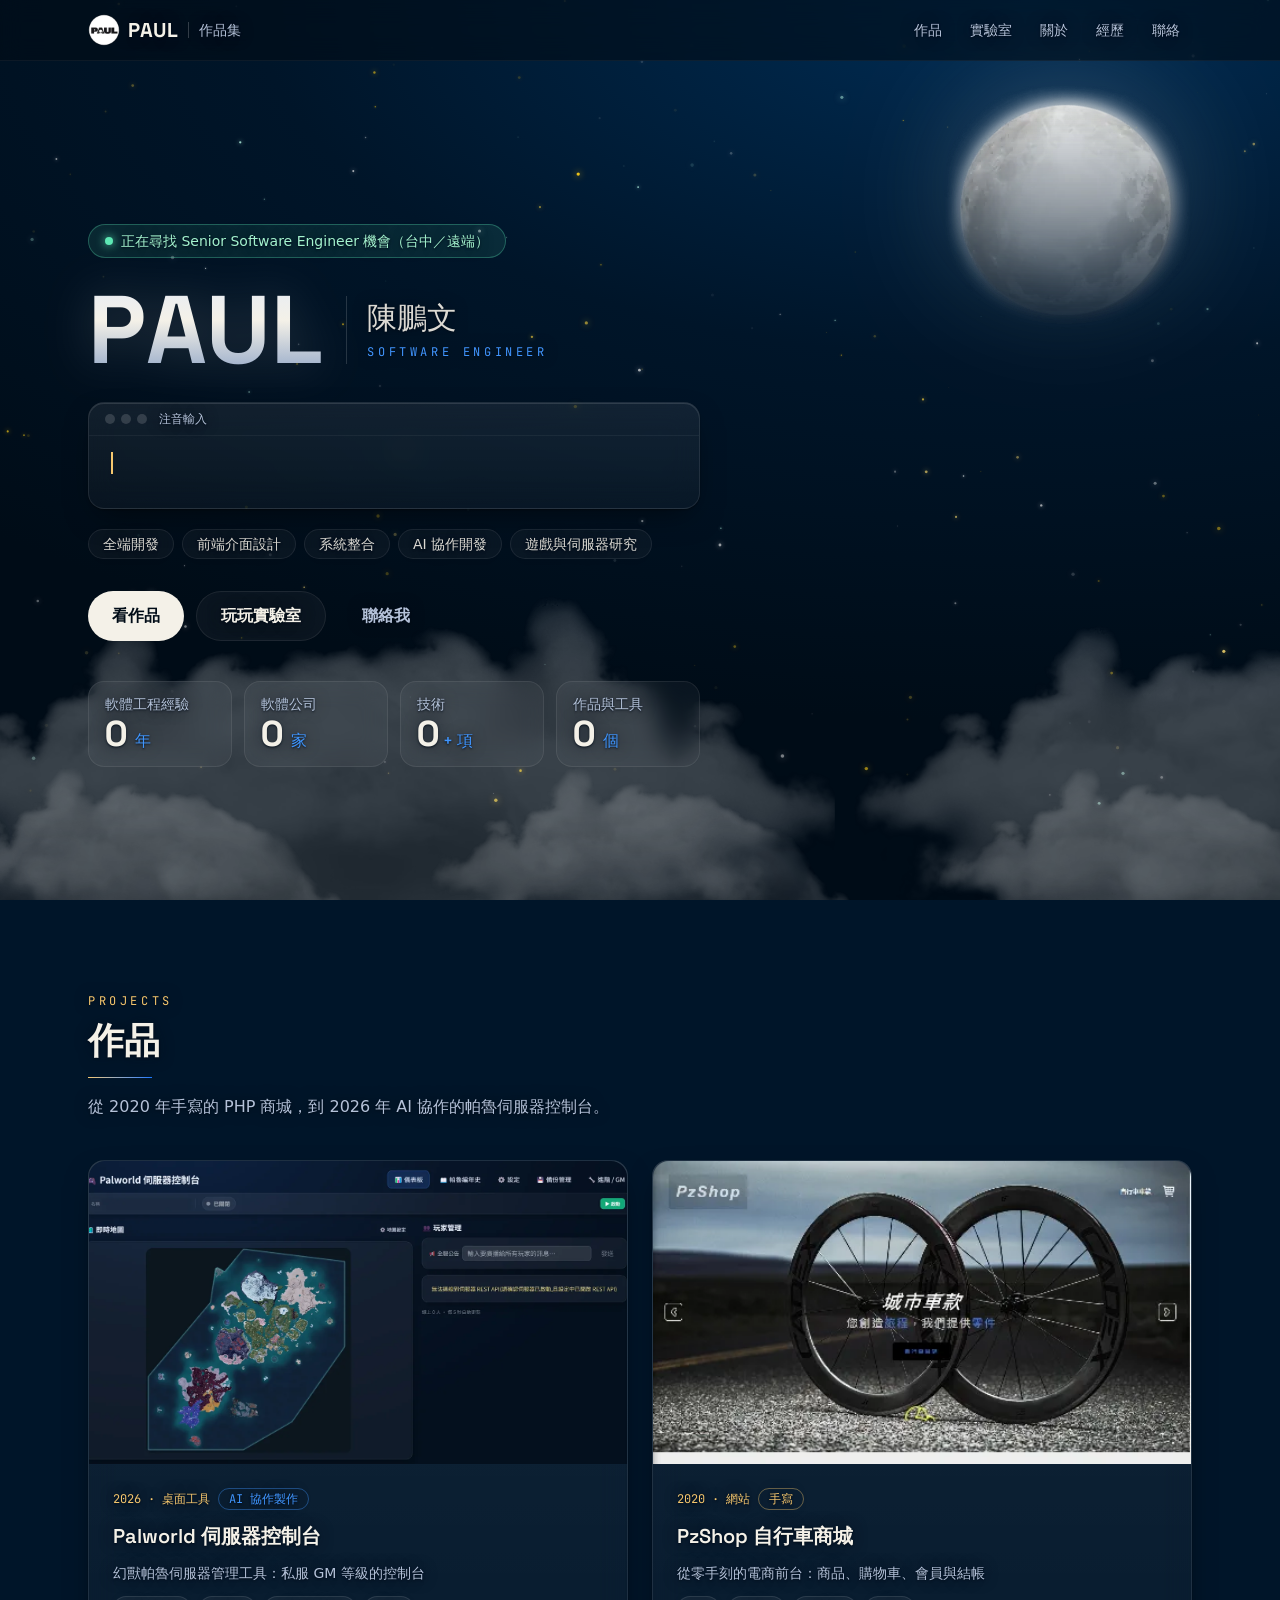
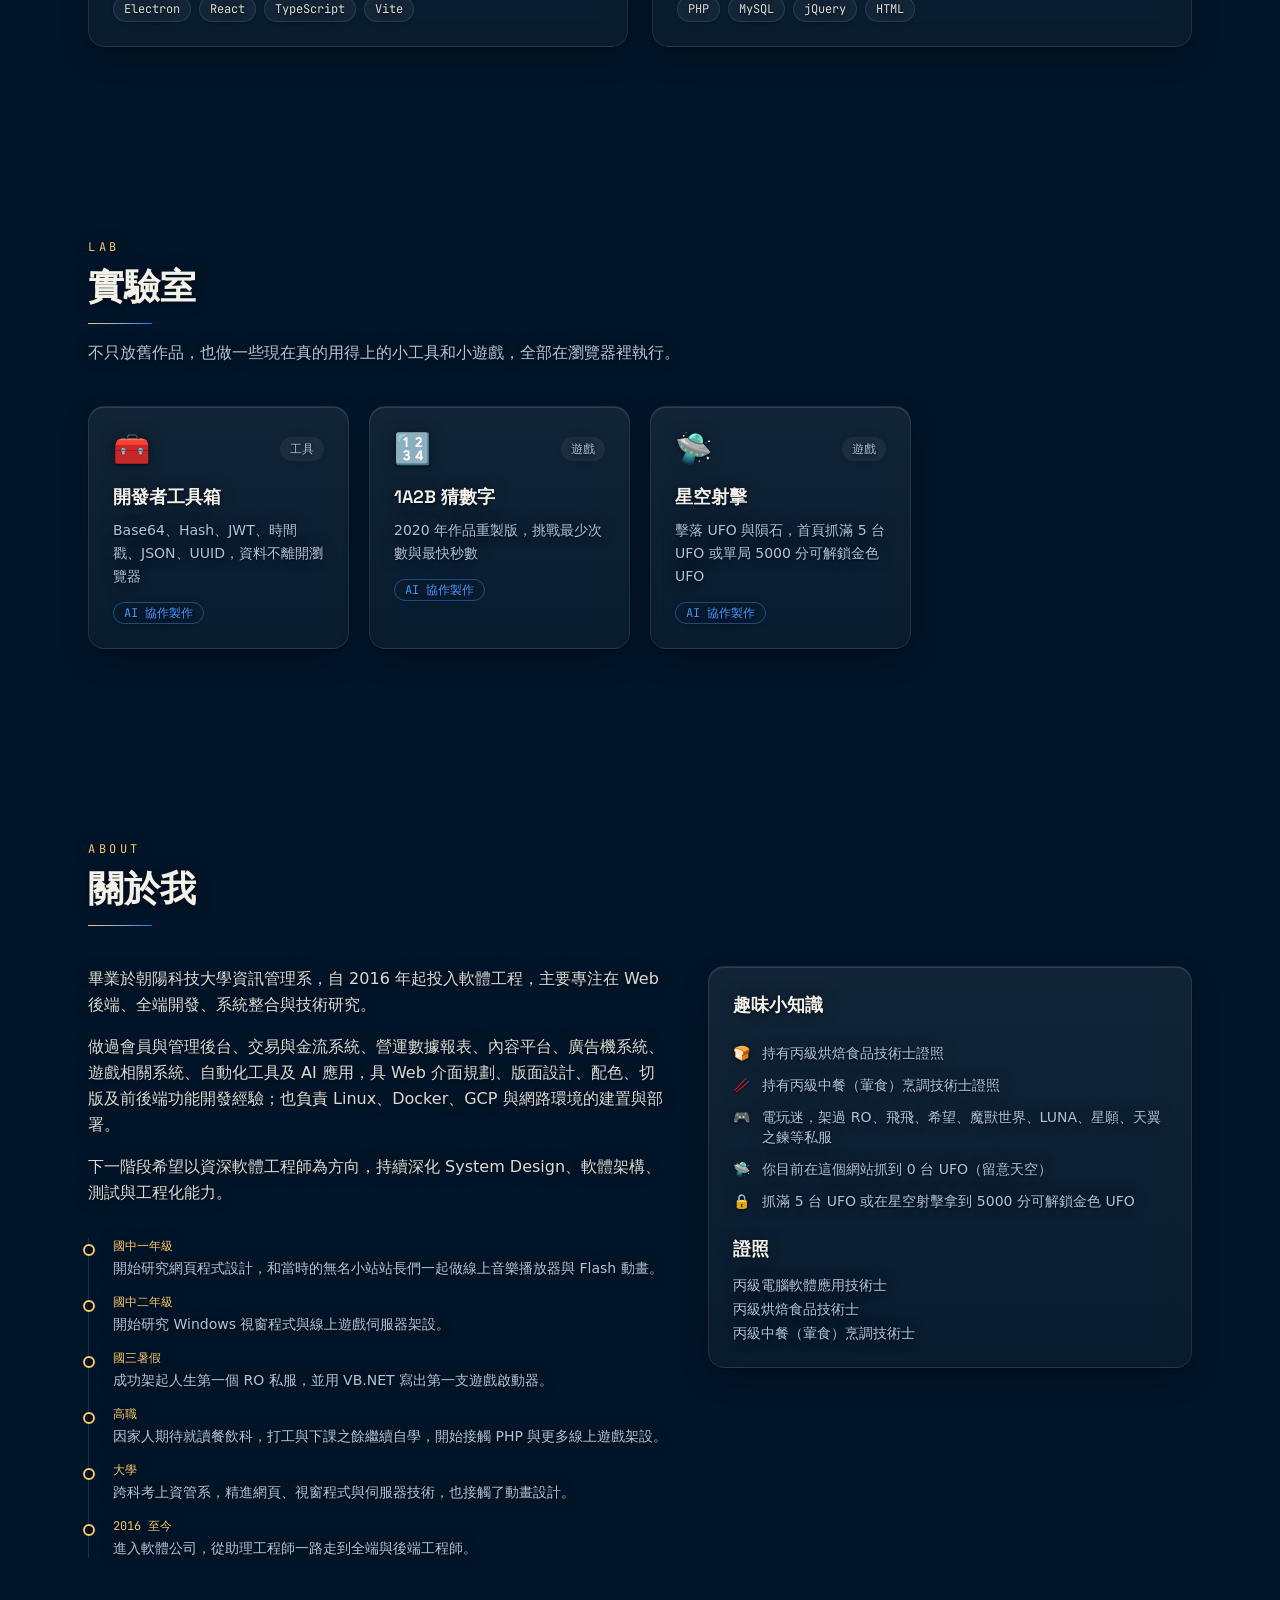
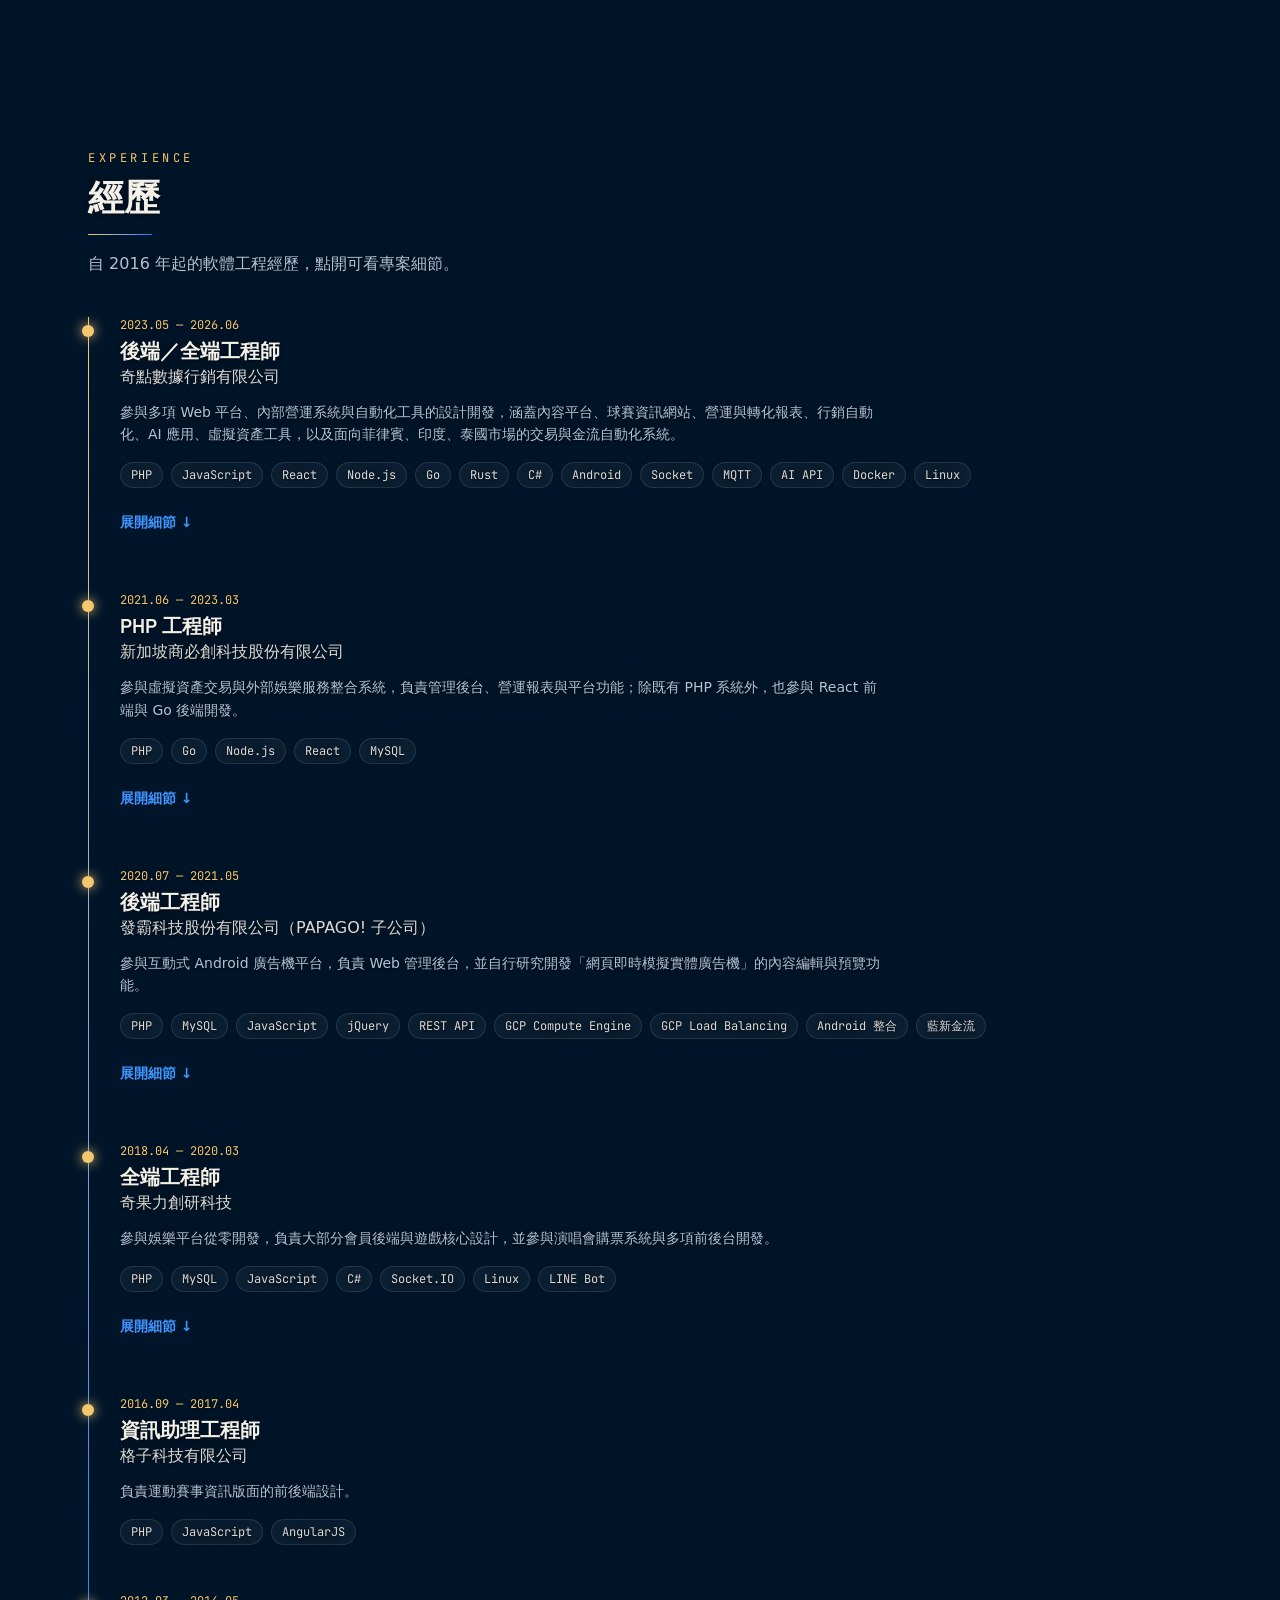
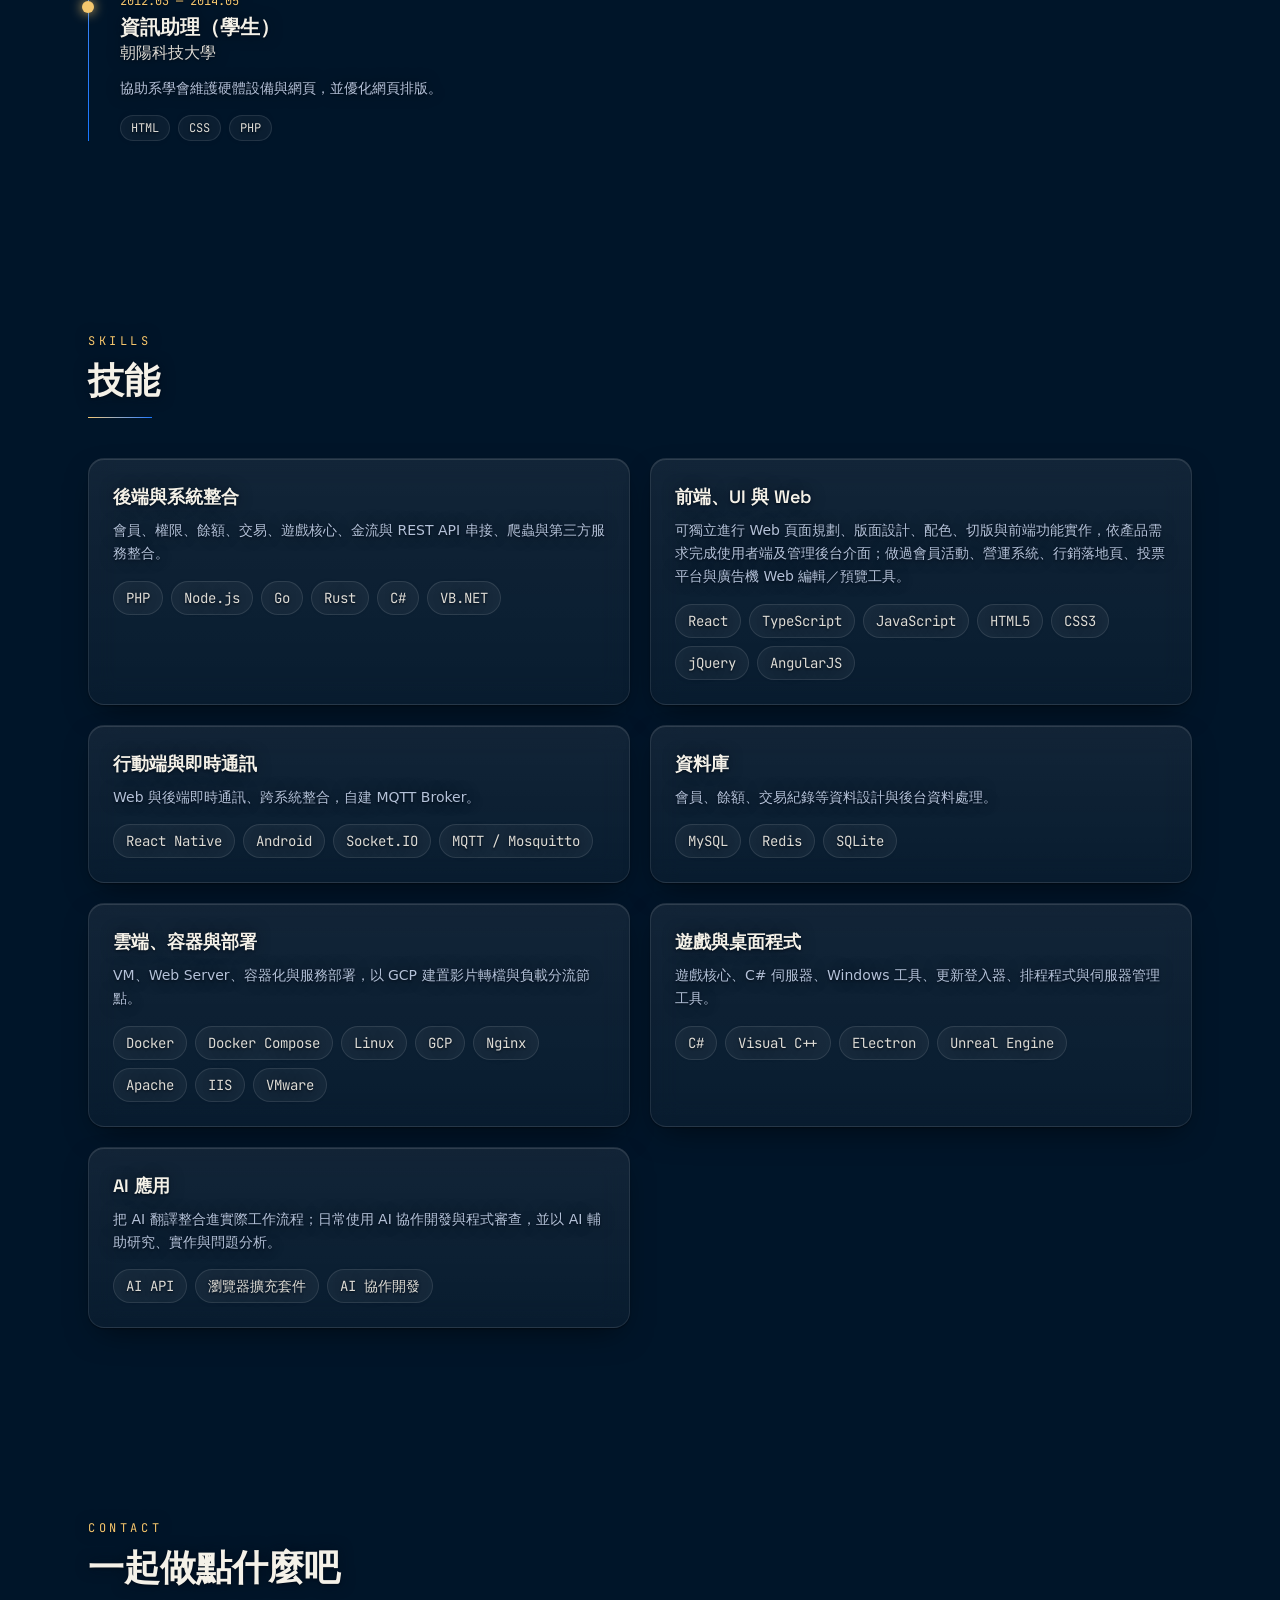
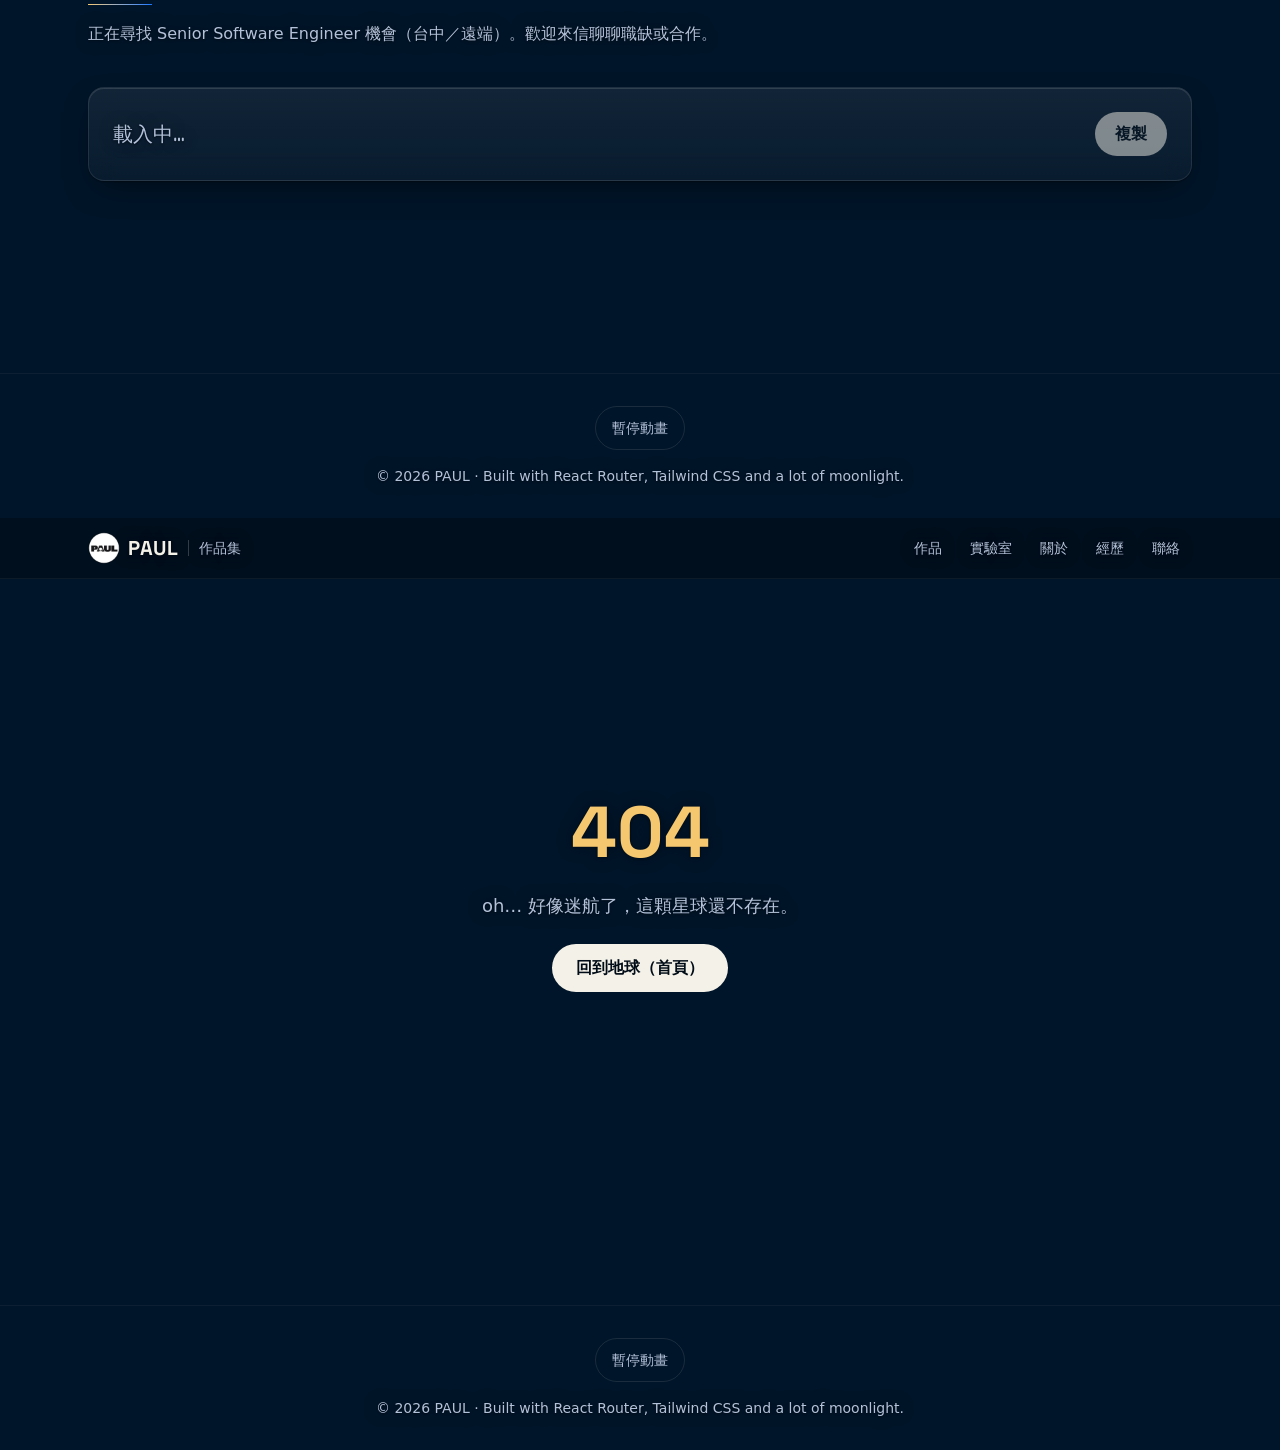
==== commit 28c12123: "deploy: 2026-10-08T19:57Z" ====
--- a/index.html
+++ b/index.html
@@ -1,4 +1,4 @@
-<!DOCTYPE html><html lang="zh-Hant-TW"><head><meta charSet="utf-8"/><meta name="viewport" content="width=device-width, initial-scale=1"/><link rel="preload" as="image" imageSrcSet="/images/moon-320.webp 320w, /images/moon.webp 640w" imageSizes="(min-width: 640px) min(36vw, 20rem), min(38vw, 10rem)" fetchPriority="high"/><link rel="preload" as="image" href="/images/logo-96.webp"/><meta name="theme-color" content="#001529"/><title>PAUL ｜ 作品集</title><meta name="description" content="PAUL（陳鵬文）的作品集：全端與後端工程、系統整合、遊戲與伺服器開發，以及線上小工具和小遊戲。"/><meta property="og:type" content="website"/><meta property="og:locale" content="zh_TW"/><meta property="og:site_name" content="PAUL"/><meta property="og:title" content="PAUL ｜ 作品集"/><meta property="og:description" content="PAUL（陳鵬文）的作品集：全端與後端工程、系統整合、遊戲與伺服器開發，以及線上小工具和小遊戲。"/><meta property="og:image" content="https://sp112907.github.io/og.png"/><meta property="og:image:width" content="1200"/><meta property="og:image:height" content="630"/><meta property="og:image:alt" content="PAUL 作品集"/><meta name="twitter:card" content="summary_large_image"/><meta property="og:url" content="https://sp112907.github.io/"/><link rel="canonical" href="https://sp112907.github.io/"/><link rel="icon" href="/favicon.png" type="image/png"/><link rel="apple-touch-icon" href="/favicon.png"/><link rel="modulepreload" href="/assets/manifest-2f17305a.js"/><link rel="modulepreload" href="/assets/entry.client-B5BqJ0xN.js"/><link rel="modulepreload" href="/assets/jsx-runtime-Ch9_1wX5.js"/><link rel="modulepreload" href="/assets/react-dom-DnBz4KIt.js"/><link rel="modulepreload" href="/assets/root-DWw3isPq.js"/><link rel="modulepreload" href="/assets/site-DSFREZqV.js"/><link rel="modulepreload" href="/assets/use-motion-allowed-De_7IsXq.js"/><link rel="modulepreload" href="/assets/profile-oTTnEnzQ.js"/><link rel="modulepreload" href="/assets/moon-layout-Ddujqy3C.js"/><link rel="modulepreload" href="/assets/use-scroll-lock-DDJBdX3m.js"/><link rel="modulepreload" href="/assets/storage-DFMcvQ_6.js"/><link rel="modulepreload" href="/assets/home-DAFhsxia.js"/><link rel="modulepreload" href="/assets/golden-5QnVuSSo.js"/><link rel="modulepreload" href="/assets/ufo-store-_b0MucqN.js"/><link rel="modulepreload" href="/assets/use-copy-CxcpU2Ex.js"/><link rel="modulepreload" href="/assets/projects-ALmEITdU.js"/><link rel="modulepreload" href="/assets/lab-C6aR-fp6.js"/><link rel="modulepreload" href="/assets/seo-BEEh9Qex.js"/><script>try{if(localStorage.getItem("paul:motion-paused")==="1")document.documentElement.dataset.motion="paused"}catch(e){}</script><link rel="stylesheet" href="/assets/root-D9_gCN--.css"/></head><body><a href="#main" class="sr-only focus:not-sr-only focus:fixed focus:left-4 focus:top-4 focus:z-50 focus:rounded-md focus:bg-night-800 focus:px-4 focus:py-2">跳到主要內容</a><div aria-hidden="true" class="pointer-events-none fixed inset-0 -z-10 overflow-hidden bg-[radial-gradient(120%_80%_at_80%_0%,#002d55_0%,#001529_50%,#000c17_100%)]"><canvas class="absolute inset-0 h-full w-full"></canvas><div id="sky-flyers" class="absolute inset-0"></div><div class="absolute right-4 top-[4.75rem] z-[2] w-[38vw] max-w-[10rem] sm:right-[4vw] sm:top-[6vh] sm:w-[min(36vw,20rem)] sm:max-w-none"><div aria-hidden="true" class="absolute inset-[18%] rounded-full bg-night-900 shadow-[0_0_6px_2px_var(--color-night-900)]"></div><img id="night-moon" src="/images/moon.webp" srcSet="/images/moon-320.webp 320w, /images/moon.webp 640w" sizes="(min-width: 640px) min(36vw, 20rem), min(38vw, 10rem)" alt="" width="640" height="640" decoding="async" fetchPriority="high" class="relative block w-full drop-shadow-[0_0_60px_rgba(244,241,232,0.35)]"/></div></div><header class="sticky top-0 z-30 border-b border-white/5 bg-night-950/60 backdrop-blur-md"><div class="mx-auto flex max-w-6xl items-center justify-between gap-2 px-5 py-3 sm:gap-4 sm:px-6"><a aria-label="PAUL 作品集 首頁" class="shimmer flex min-h-11 shrink-0 items-center gap-2 font-display text-xl font-bold tracking-wide sm:min-h-0" href="/" data-discover="true"><img src="/images/logo-96.webp" alt="" width="32" height="32" class="h-8 w-8 rounded-full"/><span>PAUL</span><span aria-hidden="true" class="mx-0.5 h-4 w-px bg-white/20"></span><span class="font-sans text-sm font-medium tracking-normal text-muted">作品集</span></a><nav aria-label="主要導覽" class="hidden sm:block"><ul class="flex whitespace-nowrap text-sm sm:gap-1"><li><a href="/#projects" class="group block rounded-full px-2 py-2 text-muted sm:px-3 transition-colors hover:bg-white/5 hover:text-moon"><span class="shimmer-title">作品</span></a></li><li><a href="/#lab" class="group block rounded-full px-2 py-2 text-muted sm:px-3 transition-colors hover:bg-white/5 hover:text-moon"><span class="shimmer-title">實驗室</span></a></li><li><a href="/#about" class="group block rounded-full px-2 py-2 text-muted sm:px-3 transition-colors hover:bg-white/5 hover:text-moon"><span class="shimmer-title">關於</span></a></li><li><a href="/#experience" class="group block rounded-full px-2 py-2 text-muted sm:px-3 transition-colors hover:bg-white/5 hover:text-moon"><span class="shimmer-title">經歷</span></a></li><li><a href="/#contact" class="group block rounded-full px-2 py-2 text-muted sm:px-3 transition-colors hover:bg-white/5 hover:text-moon"><span class="shimmer-title">聯絡</span></a></li></ul></nav><button type="button" aria-label="開啟選單" aria-expanded="false" aria-controls="mobile-menu" class="glow-edge flex h-11 w-11 items-center justify-center rounded-full text-moon hover:bg-white/10 press:scale-[0.98] transition-transform sm:hidden"><svg aria-hidden="true" viewBox="0 0 24 24" width="24" height="24" fill="none" stroke="currentColor" stroke-width="2" stroke-linecap="round"><path d="M4 7h16M4 12h16M4 17h16"></path></svg></button><dialog id="mobile-menu" aria-label="選單" class="fixed inset-0 m-0 h-dvh max-h-none w-full max-w-none flex-col overscroll-contain border-0 bg-night-900/90 p-0 text-moon backdrop-blur-xl backdrop:bg-transparent open:flex sm:hidden"><div class="flex justify-end px-5 pt-3"><button type="button" aria-label="關閉選單" class="glow-edge flex h-11 w-11 items-center justify-center rounded-full text-moon hover:bg-white/10 press:scale-[0.98] transition-transform"><svg aria-hidden="true" viewBox="0 0 24 24" width="24" height="24" fill="none" stroke="currentColor" stroke-width="2" stroke-linecap="round"><path d="M6 6l12 12M18 6L6 18"></path></svg></button></div><nav aria-label="手機導覽" class="flex flex-1 flex-col justify-center px-8"><ul class="space-y-2"><li><a href="/#projects" style="--menu-i:0" class="group flex min-h-11 items-center py-2 font-display text-3xl font-bold text-moon hover:text-star press:scale-[0.98] transition-transform menu-stagger"><span class="shimmer-title">作品</span></a></li><li><a href="/#lab" style="--menu-i:1" class="group flex min-h-11 items-center py-2 font-display text-3xl font-bold text-moon hover:text-star press:scale-[0.98] transition-transform menu-stagger"><span class="shimmer-title">實驗室</span></a></li><li><a href="/#about" style="--menu-i:2" class="group flex min-h-11 items-center py-2 font-display text-3xl font-bold text-moon hover:text-star press:scale-[0.98] transition-transform menu-stagger"><span class="shimmer-title">關於</span></a></li><li><a href="/#experience" style="--menu-i:3" class="group flex min-h-11 items-center py-2 font-display text-3xl font-bold text-moon hover:text-star press:scale-[0.98] transition-transform menu-stagger"><span class="shimmer-title">經歷</span></a></li><li><a href="/#contact" style="--menu-i:4" class="group flex min-h-11 items-center py-2 font-display text-3xl font-bold text-moon hover:text-star press:scale-[0.98] transition-transform menu-stagger"><span class="shimmer-title">聯絡</span></a></li></ul></nav><div class="px-8 pb-10"><p class="inline-flex items-center gap-2 rounded-full border border-emerald-300/30 bg-emerald-300/10 px-4 py-1.5 text-sm text-emerald-200"><span aria-hidden="true" class="h-2 w-2 shrink-0 rounded-full bg-emerald-300 shadow-[0_0_10px] shadow-emerald-300"></span>正在尋找 Senior Software Engineer 機會（台中／遠端）</p></div></dialog></div></header><main id="main" class="mx-auto max-w-6xl px-5 sm:px-6"><section aria-labelledby="hero-title" class="grid gap-10 pt-[13rem] pb-16 sm:pt-24 lg:min-h-[calc(100dvh-4rem)] lg:grid-cols-[minmax(0,1.15fr)_minmax(0,0.85fr)] lg:items-center"><div class="min-w-0"><p class="mb-6 inline-flex w-fit items-center gap-2 rounded-full border border-emerald-300/30 bg-emerald-300/10 px-4 py-1.5 text-sm text-emerald-200"><span aria-hidden="true" class="h-2 w-2 rounded-full bg-emerald-300 shadow-[0_0_10px] shadow-emerald-300"></span>正在尋找 Senior Software Engineer 機會（台中／遠端）</p><h1 id="hero-title" class="font-display font-bold tracking-tight"><span class="sr-only">PAUL 陳鵬文</span><span aria-hidden="true" class="flex flex-col items-start gap-3 sm:flex-row sm:items-center sm:gap-6"><span class="hero-wordmark text-6xl leading-none sm:text-7xl lg:text-8xl"><span class="hero-letter" style="--i:0">P</span><span class="hero-letter" style="--i:1">A</span><span class="hero-letter" style="--i:2">U</span><span class="hero-letter" style="--i:3">L</span><span class="hero-shine"><span>P</span><span>A</span><span>U</span><span>L</span></span></span><span class="flex flex-col gap-2 border-white/15 sm:border-l sm:py-1 sm:pl-5"><span class="font-sans text-2xl font-medium tracking-normal text-moon/90 sm:text-3xl">陳鵬文</span><span class="font-mono text-xs font-normal uppercase tracking-[0.3em] text-ice">Software Engineer</span></span></span></h1><div class="mt-6 max-w-2xl"><span class="sr-only">嗨，我是 PAUL，一個從架遊戲私服走進軟體工程的工程師</span><div aria-hidden="true" class="glass-card glass-card--static z-10 rounded-2xl"><div class="flex items-center gap-2 border-b border-white/5 px-4 py-2 text-xs text-muted"><span class="flex gap-1.5"><span class="h-2.5 w-2.5 rounded-full bg-white/15"></span><span class="h-2.5 w-2.5 rounded-full bg-white/15"></span><span class="h-2.5 w-2.5 rounded-full bg-white/15"></span></span><span class="ml-1">注音輸入</span></div><div class="relative min-h-[5.5rem] px-4 py-3 font-mono text-lg text-moon/90 sm:min-h-[4.5rem] sm:px-5 sm:text-xl"><span data-ime="committed"></span><span class="caret ml-0.5 inline-block h-[1.1em] w-[2px] translate-y-[0.2em] bg-star"></span></div></div></div><ul class="mt-5 flex flex-wrap gap-2"><li class="glass glow-edge glow-edge--sm rounded-full px-3.5 py-1 text-sm text-moon/90">全端開發</li><li class="glass glow-edge glow-edge--sm rounded-full px-3.5 py-1 text-sm text-moon/90">前端介面設計</li><li class="glass glow-edge glow-edge--sm rounded-full px-3.5 py-1 text-sm text-moon/90">系統整合</li><li class="glass glow-edge glow-edge--sm rounded-full px-3.5 py-1 text-sm text-moon/90">AI 協作開發</li><li class="glass glow-edge glow-edge--sm rounded-full px-3.5 py-1 text-sm text-moon/90">遊戲與伺服器研究</li></ul><div class="mt-8 flex flex-wrap gap-3"><a href="/#projects" class="inline-flex min-h-11 items-center rounded-full px-6 py-3 font-semibold transition-[color,background-color,scale] press:scale-[0.98] group bg-moon text-night-950 hover:bg-white"><span class="shimmer-title shimmer--on-light">看作品</span></a><a href="/#lab" class="inline-flex min-h-11 items-center rounded-full px-6 py-3 font-semibold transition-[color,background-color,scale] press:scale-[0.98] group glass glow-edge hover:bg-white/10"><span class="shimmer-title">玩玩實驗室</span></a><a href="/#contact" class="inline-flex min-h-11 items-center rounded-full px-6 py-3 font-semibold transition-[color,background-color,scale] press:scale-[0.98] shimmer text-muted underline-offset-4 hover:text-moon hover:underline">聯絡我</a></div><dl class="mt-10 grid max-w-2xl grid-cols-2 gap-3 sm:grid-cols-4"><div class="glass glow-edge rounded-2xl px-4 py-3"><dt class="text-sm text-muted">軟體工程經驗</dt><dd class="font-display text-3xl font-bold tabular-nums text-moon sm:text-4xl"><span aria-hidden="true" data-count="animated">0<span class="ml-1 text-base font-medium text-ice"> 年</span></span><span class="sr-only">10 年</span></dd></div><div class="glass glow-edge rounded-2xl px-4 py-3"><dt class="text-sm text-muted">軟體公司</dt><dd class="font-display text-3xl font-bold tabular-nums text-moon sm:text-4xl"><span aria-hidden="true" data-count="animated">0<span class="ml-1 text-base font-medium text-ice"> 家</span></span><span class="sr-only">5 家</span></dd></div><div class="glass glow-edge rounded-2xl px-4 py-3"><dt class="text-sm text-muted">技術</dt><dd class="font-display text-3xl font-bold tabular-nums text-moon sm:text-4xl"><span aria-hidden="true" data-count="animated">0<span class="ml-1 text-base font-medium text-ice">+ 項</span></span><span class="sr-only">35+ 項</span></dd></div><div class="glass glow-edge rounded-2xl px-4 py-3"><dt class="text-sm text-muted">作品與工具</dt><dd class="font-display text-3xl font-bold tabular-nums text-moon sm:text-4xl"><span aria-hidden="true" data-count="animated">0<span class="ml-1 text-base font-medium text-ice"> 個</span></span><span class="sr-only">8 個</span></dd></div></dl></div><div aria-hidden="true" class="hidden lg:block"></div></section><section id="projects" aria-labelledby="projects-title" class="py-16 sm:py-24"><header data-reveal="" class="mb-8 max-w-2xl sm:mb-10"><p class="font-mono text-xs uppercase tracking-[0.3em] text-star">Projects</p><h2 id="projects-title" class="mt-3 font-display text-2xl font-bold sm:text-4xl">作品</h2><span aria-hidden="true" class="section-rule mt-4 block h-px w-16 bg-gradient-to-r from-star to-brand"></span><p class="mt-4 leading-relaxed text-muted">從 2016 年的即時賽事看板，到 2026 年的帕魯伺服器控制台。</p></header><ul class="grid gap-6 sm:grid-cols-2 lg:grid-cols-3"><li data-reveal="" style="--reveal-i:0"><a class="group glass-card block h-full rounded-2xl press:scale-[0.99]" href="/projects/palserver/" data-discover="true"><div class="overflow-hidden rounded-t-2xl"><img src="/images/projects/palserver/dashboard.webp" alt="" loading="lazy" decoding="async" width="1440" height="771" class="aspect-video w-full object-cover object-top transition-transform duration-500 group-hover:scale-105 motion-reduce:transition-none motion-reduce:group-hover:scale-100"/></div><div class="space-y-3 p-4 sm:p-6"><p class="font-mono text-xs text-star">2026<!-- --> · <!-- -->桌面工具</p><h3 class="shimmer-title w-fit font-display text-xl font-semibold">Palworld 伺服器控制台</h3><p class="text-sm leading-relaxed text-muted">幻獸帕魯伺服器管理工具：私服 GM 等級的控制台</p><ul aria-label="Palworld 伺服器控制台 使用技術" class="flex flex-wrap gap-2"><li class="glow-edge glow-edge--sm rounded-full border border-white/10 bg-white/5 font-mono text-moon/90 px-2.5 py-1 text-xs">Electron</li><li class="glow-edge glow-edge--sm rounded-full border border-white/10 bg-white/5 font-mono text-moon/90 px-2.5 py-1 text-xs">React</li><li class="glow-edge glow-edge--sm rounded-full border border-white/10 bg-white/5 font-mono text-moon/90 px-2.5 py-1 text-xs">TypeScript</li><li class="glow-edge glow-edge--sm rounded-full border border-white/10 bg-white/5 font-mono text-moon/90 px-2.5 py-1 text-xs">Vite</li></ul></div></a></li><li data-reveal="" style="--reveal-i:1"><a class="group glass-card block h-full rounded-2xl press:scale-[0.99]" href="/projects/pzshop/" data-discover="true"><div class="overflow-hidden rounded-t-2xl"><img src="/images/projects/pzshop.webp" alt="" loading="lazy" decoding="async" width="480" height="393" class="aspect-video w-full object-cover object-top transition-transform duration-500 group-hover:scale-105 motion-reduce:transition-none motion-reduce:group-hover:scale-100"/></div><div class="space-y-3 p-4 sm:p-6"><p class="font-mono text-xs text-star">2020<!-- --> · <!-- -->網站</p><h3 class="shimmer-title w-fit font-display text-xl font-semibold">PzShop 自行車商城</h3><p class="text-sm leading-relaxed text-muted">從零手刻的電商前台：商品、購物車、會員與結帳</p><ul aria-label="PzShop 自行車商城 使用技術" class="flex flex-wrap gap-2"><li class="glow-edge glow-edge--sm rounded-full border border-white/10 bg-white/5 font-mono text-moon/90 px-2.5 py-1 text-xs">PHP</li><li class="glow-edge glow-edge--sm rounded-full border border-white/10 bg-white/5 font-mono text-moon/90 px-2.5 py-1 text-xs">MySQL</li><li class="glow-edge glow-edge--sm rounded-full border border-white/10 bg-white/5 font-mono text-moon/90 px-2.5 py-1 text-xs">jQuery</li><li class="glow-edge glow-edge--sm rounded-full border border-white/10 bg-white/5 font-mono text-moon/90 px-2.5 py-1 text-xs">HTML</li></ul></div></a></li><li data-reveal="" style="--reveal-i:2"><a class="group glass-card block h-full rounded-2xl press:scale-[0.99]" href="/projects/shopmall-admin/" data-discover="true"><div class="overflow-hidden rounded-t-2xl"><img src="/images/projects/shopmall-admin-login.webp" alt="" loading="lazy" decoding="async" width="480" height="388" class="aspect-video w-full object-cover object-top transition-transform duration-500 group-hover:scale-105 motion-reduce:transition-none motion-reduce:group-hover:scale-100"/></div><div class="space-y-3 p-4 sm:p-6"><p class="font-mono text-xs text-star">2020<!-- --> · <!-- -->管理後台</p><h3 class="shimmer-title w-fit font-display text-xl font-semibold">ShopMall 後台管理系統</h3><p class="text-sm leading-relaxed text-muted">23 個管理模組、多語系的電商營運後台</p><ul aria-label="ShopMall 後台管理系統 使用技術" class="flex flex-wrap gap-2"><li class="glow-edge glow-edge--sm rounded-full border border-white/10 bg-white/5 font-mono text-moon/90 px-2.5 py-1 text-xs">PHP</li><li class="glow-edge glow-edge--sm rounded-full border border-white/10 bg-white/5 font-mono text-moon/90 px-2.5 py-1 text-xs">MySQL</li><li class="glow-edge glow-edge--sm rounded-full border border-white/10 bg-white/5 font-mono text-moon/90 px-2.5 py-1 text-xs">jQuery</li><li class="glow-edge glow-edge--sm rounded-full border border-white/10 bg-white/5 font-mono text-moon/90 px-2.5 py-1 text-xs">CKEditor</li></ul></div></a></li><li data-reveal="" style="--reveal-i:3"><a class="group glass-card block h-full rounded-2xl press:scale-[0.99]" href="/projects/matchboard-angularjs/" data-discover="true"><div class="overflow-hidden rounded-t-2xl"><div aria-hidden="true" class="flex aspect-video w-full items-center justify-center bg-[radial-gradient(circle_at_30%_30%,#003a70,#001529)] font-display text-4xl font-bold text-moon/80">足</div></div><div class="space-y-3 p-4 sm:p-6"><p class="font-mono text-xs text-star">2016<!-- --> · <!-- -->即時系統</p><h3 class="shimmer-title w-fit font-display text-xl font-semibold">足球賽事看板（AngularJS）</h3><p class="text-sm leading-relaxed text-muted">以 Socket.IO 即時推送的足球賽事資訊介面</p><ul aria-label="足球賽事看板（AngularJS） 使用技術" class="flex flex-wrap gap-2"><li class="glow-edge glow-edge--sm rounded-full border border-white/10 bg-white/5 font-mono text-moon/90 px-2.5 py-1 text-xs">AngularJS</li><li class="glow-edge glow-edge--sm rounded-full border border-white/10 bg-white/5 font-mono text-moon/90 px-2.5 py-1 text-xs">Angular Material</li><li class="glow-edge glow-edge--sm rounded-full border border-white/10 bg-white/5 font-mono text-moon/90 px-2.5 py-1 text-xs">Socket.IO</li><li class="glow-edge glow-edge--sm rounded-full border border-white/10 bg-white/5 font-mono text-moon/90 px-2.5 py-1 text-xs">Node.js</li></ul></div></a></li><li data-reveal="" style="--reveal-i:4"><a class="group glass-card block h-full rounded-2xl press:scale-[0.99]" href="/projects/matchboard-angular2/" data-discover="true"><div class="overflow-hidden rounded-t-2xl"><div aria-hidden="true" class="flex aspect-video w-full items-center justify-center bg-[radial-gradient(circle_at_30%_30%,#003a70,#001529)] font-display text-4xl font-bold text-moon/80">足</div></div><div class="space-y-3 p-4 sm:p-6"><p class="font-mono text-xs text-star">2016<!-- --> · <!-- -->即時系統</p><h3 class="shimmer-title w-fit font-display text-xl font-semibold">足球賽事看板（Angular 2）</h3><p class="text-sm leading-relaxed text-muted">同一個題目，用當時最新的 Angular 2 + TypeScript 重寫</p><ul aria-label="足球賽事看板（Angular 2） 使用技術" class="flex flex-wrap gap-2"><li class="glow-edge glow-edge--sm rounded-full border border-white/10 bg-white/5 font-mono text-moon/90 px-2.5 py-1 text-xs">Angular 2</li><li class="glow-edge glow-edge--sm rounded-full border border-white/10 bg-white/5 font-mono text-moon/90 px-2.5 py-1 text-xs">TypeScript</li><li class="glow-edge glow-edge--sm rounded-full border border-white/10 bg-white/5 font-mono text-moon/90 px-2.5 py-1 text-xs">RxJS</li><li class="glow-edge glow-edge--sm rounded-full border border-white/10 bg-white/5 font-mono text-moon/90 px-2.5 py-1 text-xs">Socket.IO</li></ul></div></a></li></ul></section><section id="lab" aria-labelledby="lab-title" class="py-16 sm:py-24"><header data-reveal="" class="mb-8 max-w-2xl sm:mb-10"><p class="font-mono text-xs uppercase tracking-[0.3em] text-star">Lab</p><h2 id="lab-title" class="mt-3 font-display text-2xl font-bold sm:text-4xl">實驗室</h2><span aria-hidden="true" class="section-rule mt-4 block h-px w-16 bg-gradient-to-r from-star to-brand"></span><p class="mt-4 leading-relaxed text-muted">不只放舊作品，也做一些現在真的用得上的小工具和小遊戲，全部在瀏覽器裡執行。</p></header><ul class="grid gap-5 sm:grid-cols-2 lg:grid-cols-4"><li data-reveal="" style="--reveal-i:0"><article class="glass-card h-full rounded-2xl p-4 sm:p-6 press-within:scale-[0.99]"><a class="group block h-full" href="/lab/devtools/" data-discover="true"><div class="flex items-center justify-between"><span aria-hidden="true" class="text-3xl">🧰</span><span class="rounded-full bg-white/5 px-2.5 py-1 font-mono text-xs text-muted">工具</span></div><h3 class="shimmer-title mt-4 w-fit font-display text-lg font-semibold">開發者工具箱</h3><p class="mt-2 text-sm leading-relaxed text-muted">Base64、Hash、JWT、時間戳、JSON、UUID，資料不離開瀏覽器</p></a></article></li><li data-reveal="" style="--reveal-i:1"><article class="glass-card h-full rounded-2xl p-4 sm:p-6 press-within:scale-[0.99]"><a class="group block h-full" href="/lab/1a2b/" data-discover="true"><div class="flex items-center justify-between"><span aria-hidden="true" class="text-3xl">🔢</span><span class="rounded-full bg-white/5 px-2.5 py-1 font-mono text-xs text-muted">遊戲</span></div><h3 class="shimmer-title mt-4 w-fit font-display text-lg font-semibold">1A2B 猜數字</h3><p class="mt-2 text-sm leading-relaxed text-muted">2020 年作品重製版，挑戰最少次數與最快秒數</p></a></article></li><li data-reveal="" style="--reveal-i:2"><article class="glass-card h-full rounded-2xl p-4 sm:p-6 press-within:scale-[0.99]"><a class="group block h-full" href="/lab/star-shooter/" data-discover="true"><div class="flex items-center justify-between"><span aria-hidden="true" class="text-3xl">🛸</span><span class="rounded-full bg-white/5 px-2.5 py-1 font-mono text-xs text-muted">遊戲</span></div><h3 class="shimmer-title mt-4 w-fit font-display text-lg font-semibold">星空射擊</h3><p class="mt-2 text-sm leading-relaxed text-muted">擊落 UFO 與隕石，首頁抓滿 5 台 UFO 或單局 5000 分可解鎖金色 UFO</p></a></article></li></ul></section><section id="about" aria-labelledby="about-title" class="py-16 sm:py-24"><header data-reveal="" class="mb-8 max-w-2xl sm:mb-10"><p class="font-mono text-xs uppercase tracking-[0.3em] text-star">About</p><h2 id="about-title" class="mt-3 font-display text-2xl font-bold sm:text-4xl">關於我</h2><span aria-hidden="true" class="section-rule mt-4 block h-px w-16 bg-gradient-to-r from-star to-brand"></span></header><div class="grid gap-10 lg:grid-cols-[1.2fr_1fr]"><div class="space-y-4 leading-relaxed text-moon/90"><p>畢業於朝陽科技大學資訊管理系，自 2016 年起投入軟體工程，主要專注在 Web 後端、全端開發、系統整合與技術研究。</p><p>做過會員與管理後台、交易與金流系統、營運數據報表、內容平台、廣告機系統、遊戲相關系統、自動化工具及 AI 應用，具 Web 介面規劃、版面設計、配色、切版及前後端功能開發經驗；也負責 Linux、Docker、GCP 與網路環境的建置與部署。</p><p>下一階段希望以資深軟體工程師為方向，持續深化 System Design、軟體架構、測試與工程化能力。</p><ol class="mt-8 space-y-4 border-l border-white/10 pl-6"><li class="relative"><span aria-hidden="true" class="absolute -left-[1.85rem] top-1.5 h-3 w-3 rounded-full border-2 border-star bg-night-950"></span><p class="font-mono text-xs text-star">國中一年級</p><p class="mt-1 text-sm text-muted">開始研究網頁程式設計，和當時的無名小站站長們一起做線上音樂播放器與 Flash 動畫。</p></li><li class="relative"><span aria-hidden="true" class="absolute -left-[1.85rem] top-1.5 h-3 w-3 rounded-full border-2 border-star bg-night-950"></span><p class="font-mono text-xs text-star">國中二年級</p><p class="mt-1 text-sm text-muted">開始研究 Windows 視窗程式與線上遊戲伺服器架設。</p></li><li class="relative"><span aria-hidden="true" class="absolute -left-[1.85rem] top-1.5 h-3 w-3 rounded-full border-2 border-star bg-night-950"></span><p class="font-mono text-xs text-star">國三暑假</p><p class="mt-1 text-sm text-muted">成功架起人生第一個 RO 私服，並用 VB.NET 寫出第一支遊戲啟動器。</p></li><li class="relative"><span aria-hidden="true" class="absolute -left-[1.85rem] top-1.5 h-3 w-3 rounded-full border-2 border-star bg-night-950"></span><p class="font-mono text-xs text-star">高職</p><p class="mt-1 text-sm text-muted">因家人期待就讀餐飲科，打工與下課之餘繼續自學，開始接觸 PHP 與更多線上遊戲架設。</p></li><li class="relative"><span aria-hidden="true" class="absolute -left-[1.85rem] top-1.5 h-3 w-3 rounded-full border-2 border-star bg-night-950"></span><p class="font-mono text-xs text-star">大學</p><p class="mt-1 text-sm text-muted">跨科考上資管系，精進網頁、視窗程式與伺服器技術，也接觸了動畫設計。</p></li><li class="relative"><span aria-hidden="true" class="absolute -left-[1.85rem] top-1.5 h-3 w-3 rounded-full border-2 border-star bg-night-950"></span><p class="font-mono text-xs text-star">2016 至今</p><p class="mt-1 text-sm text-muted">進入軟體公司，從助理工程師一路走到全端與後端工程師。</p></li></ol></div><aside data-reveal="" style="--reveal-i:1" class="glass-card h-fit space-y-6 rounded-2xl p-4 sm:p-6" aria-labelledby="fun-facts-title"><h3 id="fun-facts-title" class="font-display text-lg font-semibold">趣味小知識</h3><ul class="space-y-3"><li class="flex gap-3 text-sm text-muted"><span aria-hidden="true">🍞</span>持有丙級烘焙食品技術士證照</li><li class="flex gap-3 text-sm text-muted"><span aria-hidden="true">🥢</span>持有丙級中餐（葷食）烹調技術士證照</li><li class="flex gap-3 text-sm text-muted"><span aria-hidden="true">🎮</span>電玩迷，架過 RO、飛飛、希望、魔獸世界、LUNA、星願、天翼之鍊等私服</li><li class="flex gap-3 text-sm text-muted"><span aria-hidden="true">🛸</span>你目前在這個網站抓到 <!-- -->0<!-- --> 台 UFO（留意天空）</li><li class="flex gap-3 text-sm text-muted"><span aria-hidden="true">🔒</span>抓滿 <!-- -->5<!-- --> 台 UFO 或在星空射擊拿到 <!-- -->5000<!-- --> 分可解鎖金色 UFO</li></ul><div><h3 class="font-display text-lg font-semibold">證照</h3><ul class="mt-3 space-y-1 text-sm text-muted"><li>丙級電腦軟體應用技術士</li><li>丙級烘焙食品技術士</li><li>丙級中餐（葷食）烹調技術士</li></ul></div></aside></div></section><section id="experience" aria-labelledby="experience-title" class="py-16 sm:py-24"><header data-reveal="" class="mb-8 max-w-2xl sm:mb-10"><p class="font-mono text-xs uppercase tracking-[0.3em] text-star">Experience</p><h2 id="experience-title" class="mt-3 font-display text-2xl font-bold sm:text-4xl">經歷</h2><span aria-hidden="true" class="section-rule mt-4 block h-px w-16 bg-gradient-to-r from-star to-brand"></span><p class="mt-4 leading-relaxed text-muted">自 2016 年起的軟體工程經歷，點開可看專案細節。</p></header><ol class="relative isolate space-y-4 sm:space-y-12 before:absolute before:-z-10 before:left-0 before:top-0 before:h-full before:w-px before:bg-white/10 after:absolute after:-z-10 after:left-0 after:top-0 after:h-full after:w-px after:origin-top after:bg-gradient-to-b after:from-star after:to-brand after:[transform:scaleY(var(--timeline-progress,1))]"><li data-reveal="" style="--reveal-i:0" class="relative ml-5 max-sm:glass-card max-sm:rounded-2xl max-sm:p-4 sm:ml-0 sm:pl-8"><span aria-hidden="true" class="absolute left-[-26.5px] top-[18px] h-3 w-3 rounded-full bg-star shadow-[0_0_12px] shadow-star sm:left-[-0.4rem] sm:top-2"></span><div class="flex flex-wrap items-baseline gap-x-3 gap-y-1 sm:block"><p class="font-mono text-xs text-star">2023.05<!-- --> — <!-- -->2026.06</p><h3 class="font-display text-lg font-semibold sm:mt-1 sm:text-xl">後端／全端工程師</h3></div><p class="text-sm text-moon/90 sm:text-base">奇點數據行銷有限公司</p><p class="mt-2 max-w-3xl text-sm leading-relaxed text-muted sm:mt-3">參與多項 Web 平台、內部營運系統與自動化工具的設計開發，涵蓋內容平台、球賽資訊網站、營運與轉化報表、行銷自動化、AI 應用、虛擬資產工具，以及面向菲律賓、印度、泰國市場的交易與金流自動化系統。</p><div class="mt-3 sm:hidden"><ul aria-label="奇點數據行銷有限公司 使用技術" class="flex flex-wrap gap-2"><li class="glow-edge glow-edge--sm rounded-full border border-white/10 bg-white/5 font-mono text-moon/90 px-2.5 py-1 text-xs">PHP</li><li class="glow-edge glow-edge--sm rounded-full border border-white/10 bg-white/5 font-mono text-moon/90 px-2.5 py-1 text-xs">JavaScript</li><li class="glow-edge glow-edge--sm rounded-full border border-white/10 bg-white/5 font-mono text-moon/90 px-2.5 py-1 text-xs">React</li><li class="glow-edge glow-edge--sm rounded-full border border-white/10 bg-white/5 font-mono text-moon/90 px-2.5 py-1 text-xs">Node.js</li><li class="glow-edge glow-edge--sm rounded-full border border-white/10 bg-white/5 font-mono text-star px-2.5 py-1 text-xs"><span aria-hidden="true">+<!-- -->9</span><span class="sr-only">另有 <!-- -->9<!-- --> 項</span></li></ul></div><div class="mt-4 hidden sm:block"><ul aria-label="奇點數據行銷有限公司 使用技術" class="flex flex-wrap gap-2"><li class="glow-edge glow-edge--sm rounded-full border border-white/10 bg-white/5 font-mono text-moon/90 px-2.5 py-1 text-xs">PHP</li><li class="glow-edge glow-edge--sm rounded-full border border-white/10 bg-white/5 font-mono text-moon/90 px-2.5 py-1 text-xs">JavaScript</li><li class="glow-edge glow-edge--sm rounded-full border border-white/10 bg-white/5 font-mono text-moon/90 px-2.5 py-1 text-xs">React</li><li class="glow-edge glow-edge--sm rounded-full border border-white/10 bg-white/5 font-mono text-moon/90 px-2.5 py-1 text-xs">Node.js</li><li class="glow-edge glow-edge--sm rounded-full border border-white/10 bg-white/5 font-mono text-moon/90 px-2.5 py-1 text-xs">Go</li><li class="glow-edge glow-edge--sm rounded-full border border-white/10 bg-white/5 font-mono text-moon/90 px-2.5 py-1 text-xs">Rust</li><li class="glow-edge glow-edge--sm rounded-full border border-white/10 bg-white/5 font-mono text-moon/90 px-2.5 py-1 text-xs">C#</li><li class="glow-edge glow-edge--sm rounded-full border border-white/10 bg-white/5 font-mono text-moon/90 px-2.5 py-1 text-xs">Android</li><li class="glow-edge glow-edge--sm rounded-full border border-white/10 bg-white/5 font-mono text-moon/90 px-2.5 py-1 text-xs">Socket</li><li class="glow-edge glow-edge--sm rounded-full border border-white/10 bg-white/5 font-mono text-moon/90 px-2.5 py-1 text-xs">MQTT</li><li class="glow-edge glow-edge--sm rounded-full border border-white/10 bg-white/5 font-mono text-moon/90 px-2.5 py-1 text-xs">AI API</li><li class="glow-edge glow-edge--sm rounded-full border border-white/10 bg-white/5 font-mono text-moon/90 px-2.5 py-1 text-xs">Docker</li><li class="glow-edge glow-edge--sm rounded-full border border-white/10 bg-white/5 font-mono text-moon/90 px-2.5 py-1 text-xs">Linux</li></ul></div><button type="button" aria-expanded="false" aria-controls="_R_6m35_" aria-label="展開細節：奇點數據行銷有限公司" class="mt-2 inline-flex min-h-11 items-center text-sm font-semibold text-ice underline-offset-4 hover:underline press:scale-[0.98] transition-transform sm:mt-3">展開細節 ↓</button></li><li data-reveal="" style="--reveal-i:1" class="relative ml-5 max-sm:glass-card max-sm:rounded-2xl max-sm:p-4 sm:ml-0 sm:pl-8"><span aria-hidden="true" class="absolute left-[-26.5px] top-[18px] h-3 w-3 rounded-full bg-star shadow-[0_0_12px] shadow-star sm:left-[-0.4rem] sm:top-2"></span><div class="flex flex-wrap items-baseline gap-x-3 gap-y-1 sm:block"><p class="font-mono text-xs text-star">2021.06<!-- --> — <!-- -->2023.03</p><h3 class="font-display text-lg font-semibold sm:mt-1 sm:text-xl">PHP 工程師</h3></div><p class="text-sm text-moon/90 sm:text-base">新加坡商必創科技股份有限公司</p><p class="mt-2 max-w-3xl text-sm leading-relaxed text-muted sm:mt-3">參與虛擬資產交易與外部娛樂服務整合系統，負責管理後台、營運報表與平台功能；除既有 PHP 系統外，也參與 React 前端與 Go 後端開發。</p><div class="mt-3 sm:mt-4"><ul aria-label="新加坡商必創科技股份有限公司 使用技術" class="flex flex-wrap gap-2"><li class="glow-edge glow-edge--sm rounded-full border border-white/10 bg-white/5 font-mono text-moon/90 px-2.5 py-1 text-xs">PHP</li><li class="glow-edge glow-edge--sm rounded-full border border-white/10 bg-white/5 font-mono text-moon/90 px-2.5 py-1 text-xs">Go</li><li class="glow-edge glow-edge--sm rounded-full border border-white/10 bg-white/5 font-mono text-moon/90 px-2.5 py-1 text-xs">Node.js</li><li class="glow-edge glow-edge--sm rounded-full border border-white/10 bg-white/5 font-mono text-moon/90 px-2.5 py-1 text-xs">React</li><li class="glow-edge glow-edge--sm rounded-full border border-white/10 bg-white/5 font-mono text-moon/90 px-2.5 py-1 text-xs">MySQL</li></ul></div><button type="button" aria-expanded="false" aria-controls="_R_am35_" aria-label="展開細節：新加坡商必創科技股份有限公司" class="mt-2 inline-flex min-h-11 items-center text-sm font-semibold text-ice underline-offset-4 hover:underline press:scale-[0.98] transition-transform sm:mt-3">展開細節 ↓</button></li><li data-reveal="" style="--reveal-i:2" class="relative ml-5 max-sm:glass-card max-sm:rounded-2xl max-sm:p-4 sm:ml-0 sm:pl-8"><span aria-hidden="true" class="absolute left-[-26.5px] top-[18px] h-3 w-3 rounded-full bg-star shadow-[0_0_12px] shadow-star sm:left-[-0.4rem] sm:top-2"></span><div class="flex flex-wrap items-baseline gap-x-3 gap-y-1 sm:block"><p class="font-mono text-xs text-star">2020.07<!-- --> — <!-- -->2021.05</p><h3 class="font-display text-lg font-semibold sm:mt-1 sm:text-xl">後端工程師</h3></div><p class="text-sm text-moon/90 sm:text-base">發霸科技股份有限公司（PAPAGO! 子公司）</p><p class="mt-2 max-w-3xl text-sm leading-relaxed text-muted sm:mt-3">參與互動式 Android 廣告機平台，負責 Web 管理後台，並自行研究開發「網頁即時模擬實體廣告機」的內容編輯與預覽功能。</p><div class="mt-3 sm:hidden"><ul aria-label="發霸科技股份有限公司（PAPAGO! 子公司） 使用技術" class="flex flex-wrap gap-2"><li class="glow-edge glow-edge--sm rounded-full border border-white/10 bg-white/5 font-mono text-moon/90 px-2.5 py-1 text-xs">PHP</li><li class="glow-edge glow-edge--sm rounded-full border border-white/10 bg-white/5 font-mono text-moon/90 px-2.5 py-1 text-xs">MySQL</li><li class="glow-edge glow-edge--sm rounded-full border border-white/10 bg-white/5 font-mono text-moon/90 px-2.5 py-1 text-xs">JavaScript</li><li class="glow-edge glow-edge--sm rounded-full border border-white/10 bg-white/5 font-mono text-moon/90 px-2.5 py-1 text-xs">jQuery</li><li class="glow-edge glow-edge--sm rounded-full border border-white/10 bg-white/5 font-mono text-star px-2.5 py-1 text-xs"><span aria-hidden="true">+<!-- -->5</span><span class="sr-only">另有 <!-- -->5<!-- --> 項</span></li></ul></div><div class="mt-4 hidden sm:block"><ul aria-label="發霸科技股份有限公司（PAPAGO! 子公司） 使用技術" class="flex flex-wrap gap-2"><li class="glow-edge glow-edge--sm rounded-full border border-white/10 bg-white/5 font-mono text-moon/90 px-2.5 py-1 text-xs">PHP</li><li class="glow-edge glow-edge--sm rounded-full border border-white/10 bg-white/5 font-mono text-moon/90 px-2.5 py-1 text-xs">MySQL</li><li class="glow-edge glow-edge--sm rounded-full border border-white/10 bg-white/5 font-mono text-moon/90 px-2.5 py-1 text-xs">JavaScript</li><li class="glow-edge glow-edge--sm rounded-full border border-white/10 bg-white/5 font-mono text-moon/90 px-2.5 py-1 text-xs">jQuery</li><li class="glow-edge glow-edge--sm rounded-full border border-white/10 bg-white/5 font-mono text-moon/90 px-2.5 py-1 text-xs">REST API</li><li class="glow-edge glow-edge--sm rounded-full border border-white/10 bg-white/5 font-mono text-moon/90 px-2.5 py-1 text-xs">GCP Compute Engine</li><li class="glow-edge glow-edge--sm rounded-full border border-white/10 bg-white/5 font-mono text-moon/90 px-2.5 py-1 text-xs">GCP Load Balancing</li><li class="glow-edge glow-edge--sm rounded-full border border-white/10 bg-white/5 font-mono text-moon/90 px-2.5 py-1 text-xs">Android 整合</li><li class="glow-edge glow-edge--sm rounded-full border border-white/10 bg-white/5 font-mono text-moon/90 px-2.5 py-1 text-xs">藍新金流</li></ul></div><button type="button" aria-expanded="false" aria-controls="_R_em35_" aria-label="展開細節：發霸科技股份有限公司（PAPAGO! 子公司）" class="mt-2 inline-flex min-h-11 items-center text-sm font-semibold text-ice underline-offset-4 hover:underline press:scale-[0.98] transition-transform sm:mt-3">展開細節 ↓</button></li><li data-reveal="" style="--reveal-i:3" class="relative ml-5 max-sm:glass-card max-sm:rounded-2xl max-sm:p-4 sm:ml-0 sm:pl-8"><span aria-hidden="true" class="absolute left-[-26.5px] top-[18px] h-3 w-3 rounded-full bg-star shadow-[0_0_12px] shadow-star sm:left-[-0.4rem] sm:top-2"></span><div class="flex flex-wrap items-baseline gap-x-3 gap-y-1 sm:block"><p class="font-mono text-xs text-star">2018.04<!-- --> — <!-- -->2020.03</p><h3 class="font-display text-lg font-semibold sm:mt-1 sm:text-xl">全端工程師</h3></div><p class="text-sm text-moon/90 sm:text-base">奇果力創研科技</p><p class="mt-2 max-w-3xl text-sm leading-relaxed text-muted sm:mt-3">參與娛樂平台從零開發，負責大部分會員後端與遊戲核心設計，並參與演唱會購票系統與多項前後台開發。</p><div class="mt-3 sm:hidden"><ul aria-label="奇果力創研科技 使用技術" class="flex flex-wrap gap-2"><li class="glow-edge glow-edge--sm rounded-full border border-white/10 bg-white/5 font-mono text-moon/90 px-2.5 py-1 text-xs">PHP</li><li class="glow-edge glow-edge--sm rounded-full border border-white/10 bg-white/5 font-mono text-moon/90 px-2.5 py-1 text-xs">MySQL</li><li class="glow-edge glow-edge--sm rounded-full border border-white/10 bg-white/5 font-mono text-moon/90 px-2.5 py-1 text-xs">JavaScript</li><li class="glow-edge glow-edge--sm rounded-full border border-white/10 bg-white/5 font-mono text-moon/90 px-2.5 py-1 text-xs">C#</li><li class="glow-edge glow-edge--sm rounded-full border border-white/10 bg-white/5 font-mono text-star px-2.5 py-1 text-xs"><span aria-hidden="true">+<!-- -->3</span><span class="sr-only">另有 <!-- -->3<!-- --> 項</span></li></ul></div><div class="mt-4 hidden sm:block"><ul aria-label="奇果力創研科技 使用技術" class="flex flex-wrap gap-2"><li class="glow-edge glow-edge--sm rounded-full border border-white/10 bg-white/5 font-mono text-moon/90 px-2.5 py-1 text-xs">PHP</li><li class="glow-edge glow-edge--sm rounded-full border border-white/10 bg-white/5 font-mono text-moon/90 px-2.5 py-1 text-xs">MySQL</li><li class="glow-edge glow-edge--sm rounded-full border border-white/10 bg-white/5 font-mono text-moon/90 px-2.5 py-1 text-xs">JavaScript</li><li class="glow-edge glow-edge--sm rounded-full border border-white/10 bg-white/5 font-mono text-moon/90 px-2.5 py-1 text-xs">C#</li><li class="glow-edge glow-edge--sm rounded-full border border-white/10 bg-white/5 font-mono text-moon/90 px-2.5 py-1 text-xs">Socket.IO</li><li class="glow-edge glow-edge--sm rounded-full border border-white/10 bg-white/5 font-mono text-moon/90 px-2.5 py-1 text-xs">Linux</li><li class="glow-edge glow-edge--sm rounded-full border border-white/10 bg-white/5 font-mono text-moon/90 px-2.5 py-1 text-xs">LINE Bot</li></ul></div><button type="button" aria-expanded="false" aria-controls="_R_im35_" aria-label="展開細節：奇果力創研科技" class="mt-2 inline-flex min-h-11 items-center text-sm font-semibold text-ice underline-offset-4 hover:underline press:scale-[0.98] transition-transform sm:mt-3">展開細節 ↓</button></li><li data-reveal="" style="--reveal-i:4" class="relative ml-5 max-sm:glass-card max-sm:rounded-2xl max-sm:p-4 sm:ml-0 sm:pl-8"><span aria-hidden="true" class="absolute left-[-26.5px] top-[18px] h-3 w-3 rounded-full bg-star shadow-[0_0_12px] shadow-star sm:left-[-0.4rem] sm:top-2"></span><div class="flex flex-wrap items-baseline gap-x-3 gap-y-1 sm:block"><p class="font-mono text-xs text-star">2016.09<!-- --> — <!-- -->2017.04</p><h3 class="font-display text-lg font-semibold sm:mt-1 sm:text-xl">資訊助理工程師</h3></div><p class="text-sm text-moon/90 sm:text-base">格子科技有限公司</p><p class="mt-2 max-w-3xl text-sm leading-relaxed text-muted sm:mt-3">負責運動賽事資訊版面的前後端設計。</p><div class="mt-3 sm:mt-4"><ul aria-label="格子科技有限公司 使用技術" class="flex flex-wrap gap-2"><li class="glow-edge glow-edge--sm rounded-full border border-white/10 bg-white/5 font-mono text-moon/90 px-2.5 py-1 text-xs">PHP</li><li class="glow-edge glow-edge--sm rounded-full border border-white/10 bg-white/5 font-mono text-moon/90 px-2.5 py-1 text-xs">JavaScript</li><li class="glow-edge glow-edge--sm rounded-full border border-white/10 bg-white/5 font-mono text-moon/90 px-2.5 py-1 text-xs">AngularJS</li></ul></div></li><li data-reveal="" style="--reveal-i:5" class="relative ml-5 max-sm:glass-card max-sm:rounded-2xl max-sm:p-4 sm:ml-0 sm:pl-8"><span aria-hidden="true" class="absolute left-[-26.5px] top-[18px] h-3 w-3 rounded-full bg-star shadow-[0_0_12px] shadow-star sm:left-[-0.4rem] sm:top-2"></span><div class="flex flex-wrap items-baseline gap-x-3 gap-y-1 sm:block"><p class="font-mono text-xs text-star">2012.03<!-- --> — <!-- -->2014.05</p><h3 class="font-display text-lg font-semibold sm:mt-1 sm:text-xl">資訊助理（學生）</h3></div><p class="text-sm text-moon/90 sm:text-base">朝陽科技大學</p><p class="mt-2 max-w-3xl text-sm leading-relaxed text-muted sm:mt-3">協助系學會維護硬體設備與網頁，並優化網頁排版。</p><div class="mt-3 sm:mt-4"><ul aria-label="朝陽科技大學 使用技術" class="flex flex-wrap gap-2"><li class="glow-edge glow-edge--sm rounded-full border border-white/10 bg-white/5 font-mono text-moon/90 px-2.5 py-1 text-xs">HTML</li><li class="glow-edge glow-edge--sm rounded-full border border-white/10 bg-white/5 font-mono text-moon/90 px-2.5 py-1 text-xs">CSS</li><li class="glow-edge glow-edge--sm rounded-full border border-white/10 bg-white/5 font-mono text-moon/90 px-2.5 py-1 text-xs">PHP</li></ul></div></li></ol></section><section id="skills" aria-labelledby="skills-title" class="py-16 sm:py-24"><header data-reveal="" class="mb-8 max-w-2xl sm:mb-10"><p class="font-mono text-xs uppercase tracking-[0.3em] text-star">Skills</p><h2 id="skills-title" class="mt-3 font-display text-2xl font-bold sm:text-4xl">技能</h2><span aria-hidden="true" class="section-rule mt-4 block h-px w-16 bg-gradient-to-r from-star to-brand"></span></header><ul class="grid gap-5 md:grid-cols-2"><li data-reveal="" style="--reveal-i:0" class="glass-card rounded-2xl p-4 sm:p-6"><h3 class="font-display text-lg font-semibold">後端與系統整合</h3><p class="mt-2 text-sm leading-relaxed text-muted">會員、權限、餘額、交易、遊戲核心、金流與 REST API 串接、爬蟲與第三方服務整合。</p><div class="mt-4"><ul aria-label="後端與系統整合 技能" class="flex flex-wrap gap-2"><li class="glow-edge glow-edge--sm rounded-full border border-white/10 bg-white/5 font-mono text-moon/90 px-3 py-1.5 text-sm">PHP</li><li class="glow-edge glow-edge--sm rounded-full border border-white/10 bg-white/5 font-mono text-moon/90 px-3 py-1.5 text-sm">Node.js</li><li class="glow-edge glow-edge--sm rounded-full border border-white/10 bg-white/5 font-mono text-moon/90 px-3 py-1.5 text-sm">Go</li><li class="glow-edge glow-edge--sm rounded-full border border-white/10 bg-white/5 font-mono text-moon/90 px-3 py-1.5 text-sm">Rust</li><li class="glow-edge glow-edge--sm rounded-full border border-white/10 bg-white/5 font-mono text-moon/90 px-3 py-1.5 text-sm">C#</li><li class="glow-edge glow-edge--sm rounded-full border border-white/10 bg-white/5 font-mono text-moon/90 px-3 py-1.5 text-sm">VB.NET</li></ul></div></li><li data-reveal="" style="--reveal-i:1" class="glass-card rounded-2xl p-4 sm:p-6"><h3 class="font-display text-lg font-semibold">前端、UI 與 Web</h3><p class="mt-2 text-sm leading-relaxed text-muted">可獨立進行 Web 頁面規劃、版面設計、配色、切版與前端功能實作，依產品需求完成使用者端及管理後台介面；做過會員活動、營運系統、行銷落地頁、投票平台與廣告機 Web 編輯／預覽工具。</p><div class="mt-4"><ul aria-label="前端、UI 與 Web 技能" class="flex flex-wrap gap-2"><li class="glow-edge glow-edge--sm rounded-full border border-white/10 bg-white/5 font-mono text-moon/90 px-3 py-1.5 text-sm">React</li><li class="glow-edge glow-edge--sm rounded-full border border-white/10 bg-white/5 font-mono text-moon/90 px-3 py-1.5 text-sm">TypeScript</li><li class="glow-edge glow-edge--sm rounded-full border border-white/10 bg-white/5 font-mono text-moon/90 px-3 py-1.5 text-sm">JavaScript</li><li class="glow-edge glow-edge--sm rounded-full border border-white/10 bg-white/5 font-mono text-moon/90 px-3 py-1.5 text-sm">HTML5</li><li class="glow-edge glow-edge--sm rounded-full border border-white/10 bg-white/5 font-mono text-moon/90 px-3 py-1.5 text-sm">CSS3</li><li class="glow-edge glow-edge--sm rounded-full border border-white/10 bg-white/5 font-mono text-moon/90 px-3 py-1.5 text-sm">jQuery</li><li class="glow-edge glow-edge--sm rounded-full border border-white/10 bg-white/5 font-mono text-moon/90 px-3 py-1.5 text-sm">AngularJS</li></ul></div></li><li data-reveal="" style="--reveal-i:2" class="glass-card rounded-2xl p-4 sm:p-6"><h3 class="font-display text-lg font-semibold">行動端與即時通訊</h3><p class="mt-2 text-sm leading-relaxed text-muted">Web 與後端即時通訊、跨系統整合，自建 MQTT Broker。</p><div class="mt-4"><ul aria-label="行動端與即時通訊 技能" class="flex flex-wrap gap-2"><li class="glow-edge glow-edge--sm rounded-full border border-white/10 bg-white/5 font-mono text-moon/90 px-3 py-1.5 text-sm">React Native</li><li class="glow-edge glow-edge--sm rounded-full border border-white/10 bg-white/5 font-mono text-moon/90 px-3 py-1.5 text-sm">Android</li><li class="glow-edge glow-edge--sm rounded-full border border-white/10 bg-white/5 font-mono text-moon/90 px-3 py-1.5 text-sm">Socket.IO</li><li class="glow-edge glow-edge--sm rounded-full border border-white/10 bg-white/5 font-mono text-moon/90 px-3 py-1.5 text-sm">MQTT / Mosquitto</li></ul></div></li><li data-reveal="" style="--reveal-i:3" class="glass-card rounded-2xl p-4 sm:p-6"><h3 class="font-display text-lg font-semibold">資料庫</h3><p class="mt-2 text-sm leading-relaxed text-muted">會員、餘額、交易紀錄等資料設計與後台資料處理。</p><div class="mt-4"><ul aria-label="資料庫 技能" class="flex flex-wrap gap-2"><li class="glow-edge glow-edge--sm rounded-full border border-white/10 bg-white/5 font-mono text-moon/90 px-3 py-1.5 text-sm">MySQL</li><li class="glow-edge glow-edge--sm rounded-full border border-white/10 bg-white/5 font-mono text-moon/90 px-3 py-1.5 text-sm">Redis</li><li class="glow-edge glow-edge--sm rounded-full border border-white/10 bg-white/5 font-mono text-moon/90 px-3 py-1.5 text-sm">SQLite</li></ul></div></li><li data-reveal="" style="--reveal-i:4" class="glass-card rounded-2xl p-4 sm:p-6"><h3 class="font-display text-lg font-semibold">雲端、容器與部署</h3><p class="mt-2 text-sm leading-relaxed text-muted">VM、Web Server、容器化與服務部署，以 GCP 建置影片轉檔與負載分流節點。</p><div class="mt-4"><ul aria-label="雲端、容器與部署 技能" class="flex flex-wrap gap-2"><li class="glow-edge glow-edge--sm rounded-full border border-white/10 bg-white/5 font-mono text-moon/90 px-3 py-1.5 text-sm">Docker</li><li class="glow-edge glow-edge--sm rounded-full border border-white/10 bg-white/5 font-mono text-moon/90 px-3 py-1.5 text-sm">Docker Compose</li><li class="glow-edge glow-edge--sm rounded-full border border-white/10 bg-white/5 font-mono text-moon/90 px-3 py-1.5 text-sm">Linux</li><li class="glow-edge glow-edge--sm rounded-full border border-white/10 bg-white/5 font-mono text-moon/90 px-3 py-1.5 text-sm">GCP</li><li class="glow-edge glow-edge--sm rounded-full border border-white/10 bg-white/5 font-mono text-moon/90 px-3 py-1.5 text-sm">Nginx</li><li class="glow-edge glow-edge--sm rounded-full border border-white/10 bg-white/5 font-mono text-moon/90 px-3 py-1.5 text-sm">Apache</li><li class="glow-edge glow-edge--sm rounded-full border border-white/10 bg-white/5 font-mono text-moon/90 px-3 py-1.5 text-sm">IIS</li><li class="glow-edge glow-edge--sm rounded-full border border-white/10 bg-white/5 font-mono text-moon/90 px-3 py-1.5 text-sm">VMware</li></ul></div></li><li data-reveal="" style="--reveal-i:5" class="glass-card rounded-2xl p-4 sm:p-6"><h3 class="font-display text-lg font-semibold">遊戲與桌面程式</h3><p class="mt-2 text-sm leading-relaxed text-muted">遊戲核心、C# 伺服器、Windows 工具、更新登入器、排程程式與伺服器管理工具。</p><div class="mt-4"><ul aria-label="遊戲與桌面程式 技能" class="flex flex-wrap gap-2"><li class="glow-edge glow-edge--sm rounded-full border border-white/10 bg-white/5 font-mono text-moon/90 px-3 py-1.5 text-sm">C#</li><li class="glow-edge glow-edge--sm rounded-full border border-white/10 bg-white/5 font-mono text-moon/90 px-3 py-1.5 text-sm">Visual C++</li><li class="glow-edge glow-edge--sm rounded-full border border-white/10 bg-white/5 font-mono text-moon/90 px-3 py-1.5 text-sm">Electron</li><li class="glow-edge glow-edge--sm rounded-full border border-white/10 bg-white/5 font-mono text-moon/90 px-3 py-1.5 text-sm">Unreal Engine</li></ul></div></li><li data-reveal="" style="--reveal-i:6" class="glass-card rounded-2xl p-4 sm:p-6"><h3 class="font-display text-lg font-semibold">AI 應用</h3><p class="mt-2 text-sm leading-relaxed text-muted">把 AI 翻譯整合進實際工作流程；日常使用 AI 協作開發與程式審查，並以 AI 輔助研究、實作與問題分析。</p><div class="mt-4"><ul aria-label="AI 應用 技能" class="flex flex-wrap gap-2"><li class="glow-edge glow-edge--sm rounded-full border border-white/10 bg-white/5 font-mono text-moon/90 px-3 py-1.5 text-sm">AI API</li><li class="glow-edge glow-edge--sm rounded-full border border-white/10 bg-white/5 font-mono text-moon/90 px-3 py-1.5 text-sm">瀏覽器擴充套件</li><li class="glow-edge glow-edge--sm rounded-full border border-white/10 bg-white/5 font-mono text-moon/90 px-3 py-1.5 text-sm">AI 協作開發</li></ul></div></li></ul></section><section id="contact" aria-labelledby="contact-title" class="py-16 sm:py-24"><header data-reveal="" class="mb-8 max-w-2xl sm:mb-10"><p class="font-mono text-xs uppercase tracking-[0.3em] text-star">Contact</p><h2 id="contact-title" class="mt-3 font-display text-2xl font-bold sm:text-4xl">一起做點什麼吧</h2><span aria-hidden="true" class="section-rule mt-4 block h-px w-16 bg-gradient-to-r from-star to-brand"></span><p class="mt-4 leading-relaxed text-muted">正在尋找 Senior Software Engineer 機會（台中／遠端）。歡迎來信聊聊職缺或合作。</p></header><div data-reveal="" style="--reveal-i:1" class="glass-card flex flex-col gap-4 rounded-2xl p-4 sm:flex-row sm:p-6 sm:items-center sm:justify-between"><p class="break-all font-mono text-lg sm:text-xl"><span class="text-muted">載入中…</span></p><div class="flex items-center gap-3"><span role="status" class="text-sm text-muted"></span><button type="button" disabled="" aria-label="複製 Email" class="min-h-11 rounded-full bg-moon px-5 py-2.5 font-semibold text-night-950 hover:bg-white press:scale-[0.98] transition-transform disabled:opacity-50">複製</button></div></div></section></main><footer class="mt-24 flex flex-col items-center gap-4 border-t border-white/5 px-4 py-8 text-center text-sm text-muted"><button type="button" aria-pressed="false" class="min-h-11 rounded-full border border-white/10 px-4 py-2 text-sm text-muted transition-[color,background-color,scale] hover:bg-white/5 hover:text-moon press:scale-[0.98]">暫停動畫</button><p>© <!-- -->2026<!-- --> PAUL · Built with React Router, Tailwind CSS and a lot of moonlight.</p></footer><script>((storageKey, restoreKey) => {
+<!DOCTYPE html><html lang="zh-Hant-TW"><head><meta charSet="utf-8"/><meta name="viewport" content="width=device-width, initial-scale=1"/><link rel="preload" as="image" imageSrcSet="/images/moon-320.webp 320w, /images/moon.webp 640w" imageSizes="(min-width: 640px) min(36vw, 20rem), min(38vw, 10rem)" fetchPriority="high"/><link rel="preload" as="image" href="/images/logo-96.webp"/><meta name="theme-color" content="#001529"/><title>PAUL ｜ 作品集</title><meta name="description" content="PAUL（陳鵬文）的作品集：全端與後端工程、系統整合、遊戲與伺服器開發，以及線上小工具和小遊戲。"/><meta property="og:type" content="website"/><meta property="og:locale" content="zh_TW"/><meta property="og:site_name" content="PAUL"/><meta property="og:title" content="PAUL ｜ 作品集"/><meta property="og:description" content="PAUL（陳鵬文）的作品集：全端與後端工程、系統整合、遊戲與伺服器開發，以及線上小工具和小遊戲。"/><meta property="og:image" content="https://sp112907.github.io/og.png"/><meta property="og:image:width" content="1200"/><meta property="og:image:height" content="630"/><meta property="og:image:alt" content="PAUL 作品集"/><meta name="twitter:card" content="summary_large_image"/><meta property="og:url" content="https://sp112907.github.io/"/><link rel="canonical" href="https://sp112907.github.io/"/><link rel="icon" href="/favicon.png" type="image/png"/><link rel="apple-touch-icon" href="/favicon.png"/><link rel="modulepreload" href="/assets/manifest-ec951936.js"/><link rel="modulepreload" href="/assets/entry.client-B5BqJ0xN.js"/><link rel="modulepreload" href="/assets/jsx-runtime-Ch9_1wX5.js"/><link rel="modulepreload" href="/assets/react-dom-DnBz4KIt.js"/><link rel="modulepreload" href="/assets/root-DXDG5Cun.js"/><link rel="modulepreload" href="/assets/site-DSFREZqV.js"/><link rel="modulepreload" href="/assets/use-motion-allowed-De_7IsXq.js"/><link rel="modulepreload" href="/assets/profile-oTTnEnzQ.js"/><link rel="modulepreload" href="/assets/moon-layout-Ddujqy3C.js"/><link rel="modulepreload" href="/assets/use-scroll-lock-DDJBdX3m.js"/><link rel="modulepreload" href="/assets/storage-DFMcvQ_6.js"/><link rel="modulepreload" href="/assets/home-DCMalNf1.js"/><link rel="modulepreload" href="/assets/golden-5QnVuSSo.js"/><link rel="modulepreload" href="/assets/ufo-store-_b0MucqN.js"/><link rel="modulepreload" href="/assets/use-copy-CxcpU2Ex.js"/><link rel="modulepreload" href="/assets/projects-CfiEbK-U.js"/><link rel="modulepreload" href="/assets/authorship-badge-DX_GF0R2.js"/><link rel="modulepreload" href="/assets/lab-CyisAGn5.js"/><link rel="modulepreload" href="/assets/seo-BEEh9Qex.js"/><script>try{if(localStorage.getItem("paul:motion-paused")==="1")document.documentElement.dataset.motion="paused"}catch(e){}</script><link rel="stylesheet" href="/assets/root-BifE_2GY.css"/></head><body><a href="#main" class="sr-only focus:not-sr-only focus:fixed focus:left-4 focus:top-4 focus:z-50 focus:rounded-md focus:bg-night-800 focus:px-4 focus:py-2">跳到主要內容</a><div aria-hidden="true" class="pointer-events-none fixed inset-0 -z-10 overflow-hidden bg-[radial-gradient(120%_80%_at_80%_0%,#002d55_0%,#001529_50%,#000c17_100%)]"><canvas class="absolute inset-0 h-full w-full"></canvas><div id="sky-flyers" class="absolute inset-0"></div><div class="absolute right-4 top-[4.75rem] z-[2] w-[38vw] max-w-[10rem] sm:right-[4vw] sm:top-[6vh] sm:w-[min(36vw,20rem)] sm:max-w-none"><div aria-hidden="true" class="absolute inset-[18%] rounded-full bg-night-900 shadow-[0_0_6px_2px_var(--color-night-900)]"></div><img id="night-moon" src="/images/moon.webp" srcSet="/images/moon-320.webp 320w, /images/moon.webp 640w" sizes="(min-width: 640px) min(36vw, 20rem), min(38vw, 10rem)" alt="" width="640" height="640" decoding="async" fetchPriority="high" class="relative block w-full drop-shadow-[0_0_60px_rgba(244,241,232,0.35)]"/></div></div><header class="sticky top-0 z-30 border-b border-white/5 bg-night-950/60 backdrop-blur-md"><div class="mx-auto flex max-w-6xl items-center justify-between gap-2 px-5 py-3 sm:gap-4 sm:px-6"><a aria-label="PAUL 作品集 首頁" class="shimmer flex min-h-11 shrink-0 items-center gap-2 font-display text-xl font-bold tracking-wide sm:min-h-0" href="/" data-discover="true"><img src="/images/logo-96.webp" alt="" width="32" height="32" class="h-8 w-8 rounded-full"/><span>PAUL</span><span aria-hidden="true" class="mx-0.5 h-4 w-px bg-white/20"></span><span class="font-sans text-sm font-medium tracking-normal text-muted">作品集</span></a><nav aria-label="主要導覽" class="hidden sm:block"><ul class="flex whitespace-nowrap text-sm sm:gap-1"><li><a href="/#projects" class="group block rounded-full px-2 py-2 text-muted sm:px-3 transition-colors hover:bg-white/5 hover:text-moon"><span class="shimmer-title">作品</span></a></li><li><a href="/#lab" class="group block rounded-full px-2 py-2 text-muted sm:px-3 transition-colors hover:bg-white/5 hover:text-moon"><span class="shimmer-title">實驗室</span></a></li><li><a href="/#about" class="group block rounded-full px-2 py-2 text-muted sm:px-3 transition-colors hover:bg-white/5 hover:text-moon"><span class="shimmer-title">關於</span></a></li><li><a href="/#experience" class="group block rounded-full px-2 py-2 text-muted sm:px-3 transition-colors hover:bg-white/5 hover:text-moon"><span class="shimmer-title">經歷</span></a></li><li><a href="/#contact" class="group block rounded-full px-2 py-2 text-muted sm:px-3 transition-colors hover:bg-white/5 hover:text-moon"><span class="shimmer-title">聯絡</span></a></li></ul></nav><button type="button" aria-label="開啟選單" aria-expanded="false" aria-controls="mobile-menu" class="glow-edge flex h-11 w-11 items-center justify-center rounded-full text-moon hover:bg-white/10 press:scale-[0.98] transition-transform sm:hidden"><svg aria-hidden="true" viewBox="0 0 24 24" width="24" height="24" fill="none" stroke="currentColor" stroke-width="2" stroke-linecap="round"><path d="M4 7h16M4 12h16M4 17h16"></path></svg></button><dialog id="mobile-menu" aria-label="選單" class="fixed inset-0 m-0 h-dvh max-h-none w-full max-w-none flex-col overscroll-contain border-0 bg-night-900/90 p-0 text-moon backdrop-blur-xl backdrop:bg-transparent open:flex sm:hidden"><div class="flex justify-end px-5 pt-3"><button type="button" aria-label="關閉選單" class="glow-edge flex h-11 w-11 items-center justify-center rounded-full text-moon hover:bg-white/10 press:scale-[0.98] transition-transform"><svg aria-hidden="true" viewBox="0 0 24 24" width="24" height="24" fill="none" stroke="currentColor" stroke-width="2" stroke-linecap="round"><path d="M6 6l12 12M18 6L6 18"></path></svg></button></div><nav aria-label="手機導覽" class="flex flex-1 flex-col justify-center px-8"><ul class="space-y-2"><li><a href="/#projects" style="--menu-i:0" class="group flex min-h-11 items-center py-2 font-display text-3xl font-bold text-moon hover:text-star press:scale-[0.98] transition-transform menu-stagger"><span class="shimmer-title">作品</span></a></li><li><a href="/#lab" style="--menu-i:1" class="group flex min-h-11 items-center py-2 font-display text-3xl font-bold text-moon hover:text-star press:scale-[0.98] transition-transform menu-stagger"><span class="shimmer-title">實驗室</span></a></li><li><a href="/#about" style="--menu-i:2" class="group flex min-h-11 items-center py-2 font-display text-3xl font-bold text-moon hover:text-star press:scale-[0.98] transition-transform menu-stagger"><span class="shimmer-title">關於</span></a></li><li><a href="/#experience" style="--menu-i:3" class="group flex min-h-11 items-center py-2 font-display text-3xl font-bold text-moon hover:text-star press:scale-[0.98] transition-transform menu-stagger"><span class="shimmer-title">經歷</span></a></li><li><a href="/#contact" style="--menu-i:4" class="group flex min-h-11 items-center py-2 font-display text-3xl font-bold text-moon hover:text-star press:scale-[0.98] transition-transform menu-stagger"><span class="shimmer-title">聯絡</span></a></li></ul></nav><div class="px-8 pb-10"><p class="inline-flex items-center gap-2 rounded-full border border-emerald-300/30 bg-emerald-300/10 px-4 py-1.5 text-sm text-emerald-200"><span aria-hidden="true" class="h-2 w-2 shrink-0 rounded-full bg-emerald-300 shadow-[0_0_10px] shadow-emerald-300"></span>正在尋找 Senior Software Engineer 機會（台中／遠端）</p></div></dialog></div></header><main id="main" class="mx-auto max-w-6xl px-5 sm:px-6"><section aria-labelledby="hero-title" class="grid gap-10 pt-[13rem] pb-16 sm:pt-24 lg:min-h-[calc(100dvh-4rem)] lg:grid-cols-[minmax(0,1.15fr)_minmax(0,0.85fr)] lg:items-center"><div class="min-w-0"><p class="mb-6 inline-flex w-fit items-center gap-2 rounded-full border border-emerald-300/30 bg-emerald-300/10 px-4 py-1.5 text-sm text-emerald-200"><span aria-hidden="true" class="h-2 w-2 rounded-full bg-emerald-300 shadow-[0_0_10px] shadow-emerald-300"></span>正在尋找 Senior Software Engineer 機會（台中／遠端）</p><h1 id="hero-title" class="font-display font-bold tracking-tight"><span class="sr-only">PAUL 陳鵬文</span><span aria-hidden="true" class="flex flex-col items-start gap-3 sm:flex-row sm:items-center sm:gap-6"><span class="hero-wordmark text-6xl leading-none sm:text-7xl lg:text-8xl"><span class="hero-letter" style="--i:0">P</span><span class="hero-letter" style="--i:1">A</span><span class="hero-letter" style="--i:2">U</span><span class="hero-letter" style="--i:3">L</span><span class="hero-shine"><span>P</span><span>A</span><span>U</span><span>L</span></span></span><span class="flex flex-col gap-2 border-white/15 sm:border-l sm:py-1 sm:pl-5"><span class="font-sans text-2xl font-medium tracking-normal text-moon/90 sm:text-3xl">陳鵬文</span><span class="font-mono text-xs font-normal uppercase tracking-[0.3em] text-ice">Software Engineer</span></span></span></h1><div class="mt-6 max-w-2xl"><span class="sr-only">嗨，我是 PAUL，一個從架遊戲私服走進軟體工程的工程師</span><div aria-hidden="true" class="glass-card glass-card--static z-10 rounded-2xl"><div class="flex items-center gap-2 border-b border-white/5 px-4 py-2 text-xs text-muted"><span class="flex gap-1.5"><span class="h-2.5 w-2.5 rounded-full bg-white/15"></span><span class="h-2.5 w-2.5 rounded-full bg-white/15"></span><span class="h-2.5 w-2.5 rounded-full bg-white/15"></span></span><span class="ml-1">注音輸入</span></div><div class="relative min-h-[5.5rem] px-4 py-3 font-mono text-lg text-moon/90 sm:min-h-[4.5rem] sm:px-5 sm:text-xl"><span data-ime="committed"></span><span class="caret ml-0.5 inline-block h-[1.1em] w-[2px] translate-y-[0.2em] bg-star"></span></div></div></div><ul class="mt-5 flex flex-wrap gap-2"><li class="glass glow-edge glow-edge--sm rounded-full px-3.5 py-1 text-sm text-moon/90">全端開發</li><li class="glass glow-edge glow-edge--sm rounded-full px-3.5 py-1 text-sm text-moon/90">前端介面設計</li><li class="glass glow-edge glow-edge--sm rounded-full px-3.5 py-1 text-sm text-moon/90">系統整合</li><li class="glass glow-edge glow-edge--sm rounded-full px-3.5 py-1 text-sm text-moon/90">AI 協作開發</li><li class="glass glow-edge glow-edge--sm rounded-full px-3.5 py-1 text-sm text-moon/90">遊戲與伺服器研究</li></ul><div class="mt-8 flex flex-wrap gap-3"><a href="/#projects" class="inline-flex min-h-11 items-center rounded-full px-6 py-3 font-semibold transition-[color,background-color,scale] press:scale-[0.98] group bg-moon text-night-950 hover:bg-white"><span class="shimmer-title shimmer--on-light">看作品</span></a><a href="/#lab" class="inline-flex min-h-11 items-center rounded-full px-6 py-3 font-semibold transition-[color,background-color,scale] press:scale-[0.98] group glass glow-edge hover:bg-white/10"><span class="shimmer-title">玩玩實驗室</span></a><a href="/#contact" class="inline-flex min-h-11 items-center rounded-full px-6 py-3 font-semibold transition-[color,background-color,scale] press:scale-[0.98] shimmer text-muted underline-offset-4 hover:text-moon hover:underline">聯絡我</a></div><dl class="mt-10 grid max-w-2xl grid-cols-2 gap-3 sm:grid-cols-4"><div class="glass glow-edge rounded-2xl px-4 py-3"><dt class="text-sm text-muted">軟體工程經驗</dt><dd class="font-display text-3xl font-bold tabular-nums text-moon sm:text-4xl"><span aria-hidden="true" data-count="animated">0<span class="ml-1 text-base font-medium text-ice"> 年</span></span><span class="sr-only">10 年</span></dd></div><div class="glass glow-edge rounded-2xl px-4 py-3"><dt class="text-sm text-muted">軟體公司</dt><dd class="font-display text-3xl font-bold tabular-nums text-moon sm:text-4xl"><span aria-hidden="true" data-count="animated">0<span class="ml-1 text-base font-medium text-ice"> 家</span></span><span class="sr-only">5 家</span></dd></div><div class="glass glow-edge rounded-2xl px-4 py-3"><dt class="text-sm text-muted">技術</dt><dd class="font-display text-3xl font-bold tabular-nums text-moon sm:text-4xl"><span aria-hidden="true" data-count="animated">0<span class="ml-1 text-base font-medium text-ice">+ 項</span></span><span class="sr-only">35+ 項</span></dd></div><div class="glass glow-edge rounded-2xl px-4 py-3"><dt class="text-sm text-muted">作品與工具</dt><dd class="font-display text-3xl font-bold tabular-nums text-moon sm:text-4xl"><span aria-hidden="true" data-count="animated">0<span class="ml-1 text-base font-medium text-ice"> 個</span></span><span class="sr-only">5 個</span></dd></div></dl></div><div aria-hidden="true" class="hidden lg:block"></div></section><section id="projects" aria-labelledby="projects-title" class="py-16 sm:py-24"><header data-reveal="" class="mb-8 max-w-2xl sm:mb-10"><p class="font-mono text-xs uppercase tracking-[0.3em] text-star">Projects</p><h2 id="projects-title" class="mt-3 font-display text-2xl font-bold sm:text-4xl">作品</h2><span aria-hidden="true" class="section-rule mt-4 block h-px w-16 bg-gradient-to-r from-star to-brand"></span><p class="mt-4 leading-relaxed text-muted">從 2020 年手寫的 PHP 商城，到 2026 年 AI 協作的帕魯伺服器控制台。</p></header><ul class="grid gap-6 sm:grid-cols-2"><li data-reveal="" style="--reveal-i:0"><a class="group glass-card block h-full rounded-2xl press:scale-[0.99]" href="/projects/palserver/" data-discover="true"><div class="overflow-hidden rounded-t-2xl"><img src="/images/projects/palserver/dashboard.webp" alt="" loading="lazy" decoding="async" width="1440" height="771" class="aspect-video w-full object-cover object-top transition-transform duration-500 group-hover:scale-105 motion-reduce:transition-none motion-reduce:group-hover:scale-100"/></div><div class="space-y-3 p-4 sm:p-6"><p class="flex flex-wrap items-center gap-2 font-mono text-xs text-star">2026<!-- --> · <!-- -->桌面工具<span data-authorship="ai" class="inline-block rounded-full border px-2.5 py-0.5 font-mono text-xs border-ice/40 text-ice">AI 協作製作</span></p><h3 class="shimmer-title w-fit font-display text-xl font-semibold">Palworld 伺服器控制台</h3><p class="text-sm leading-relaxed text-muted">幻獸帕魯伺服器管理工具：私服 GM 等級的控制台</p><ul aria-label="Palworld 伺服器控制台 使用技術" class="flex flex-wrap gap-2"><li class="glow-edge glow-edge--sm rounded-full border border-white/10 bg-white/5 font-mono text-moon/90 px-2.5 py-1 text-xs">Electron</li><li class="glow-edge glow-edge--sm rounded-full border border-white/10 bg-white/5 font-mono text-moon/90 px-2.5 py-1 text-xs">React</li><li class="glow-edge glow-edge--sm rounded-full border border-white/10 bg-white/5 font-mono text-moon/90 px-2.5 py-1 text-xs">TypeScript</li><li class="glow-edge glow-edge--sm rounded-full border border-white/10 bg-white/5 font-mono text-moon/90 px-2.5 py-1 text-xs">Vite</li></ul></div></a></li><li data-reveal="" style="--reveal-i:1"><a class="group glass-card block h-full rounded-2xl press:scale-[0.99]" href="/projects/pzshop/" data-discover="true"><div class="overflow-hidden rounded-t-2xl"><img src="/images/projects/pzshop.webp" alt="" loading="lazy" decoding="async" width="480" height="393" class="aspect-video w-full object-cover object-top transition-transform duration-500 group-hover:scale-105 motion-reduce:transition-none motion-reduce:group-hover:scale-100"/></div><div class="space-y-3 p-4 sm:p-6"><p class="flex flex-wrap items-center gap-2 font-mono text-xs text-star">2020<!-- --> · <!-- -->網站<span data-authorship="hand" class="inline-block rounded-full border px-2.5 py-0.5 font-mono text-xs border-star/40 text-star">手寫</span></p><h3 class="shimmer-title w-fit font-display text-xl font-semibold">PzShop 自行車商城</h3><p class="text-sm leading-relaxed text-muted">從零手刻的電商前台：商品、購物車、會員與結帳</p><ul aria-label="PzShop 自行車商城 使用技術" class="flex flex-wrap gap-2"><li class="glow-edge glow-edge--sm rounded-full border border-white/10 bg-white/5 font-mono text-moon/90 px-2.5 py-1 text-xs">PHP</li><li class="glow-edge glow-edge--sm rounded-full border border-white/10 bg-white/5 font-mono text-moon/90 px-2.5 py-1 text-xs">MySQL</li><li class="glow-edge glow-edge--sm rounded-full border border-white/10 bg-white/5 font-mono text-moon/90 px-2.5 py-1 text-xs">jQuery</li><li class="glow-edge glow-edge--sm rounded-full border border-white/10 bg-white/5 font-mono text-moon/90 px-2.5 py-1 text-xs">HTML</li></ul></div></a></li></ul></section><section id="lab" aria-labelledby="lab-title" class="py-16 sm:py-24"><header data-reveal="" class="mb-8 max-w-2xl sm:mb-10"><p class="font-mono text-xs uppercase tracking-[0.3em] text-star">Lab</p><h2 id="lab-title" class="mt-3 font-display text-2xl font-bold sm:text-4xl">實驗室</h2><span aria-hidden="true" class="section-rule mt-4 block h-px w-16 bg-gradient-to-r from-star to-brand"></span><p class="mt-4 leading-relaxed text-muted">不只放舊作品，也做一些現在真的用得上的小工具和小遊戲，全部在瀏覽器裡執行。</p></header><ul class="grid gap-5 sm:grid-cols-2 lg:grid-cols-4"><li data-reveal="" style="--reveal-i:0"><article class="glass-card h-full rounded-2xl p-4 sm:p-6 press-within:scale-[0.99]"><a class="group block h-full" href="/lab/devtools/" data-discover="true"><div class="flex items-center justify-between"><span aria-hidden="true" class="text-3xl">🧰</span><span class="rounded-full bg-white/5 px-2.5 py-1 font-mono text-xs text-muted">工具</span></div><h3 class="shimmer-title mt-4 w-fit font-display text-lg font-semibold">開發者工具箱</h3><p class="mt-2 text-sm leading-relaxed text-muted">Base64、Hash、JWT、時間戳、JSON、UUID，資料不離開瀏覽器</p><div class="mt-3"><span data-authorship="ai" class="inline-block rounded-full border px-2.5 py-0.5 font-mono text-xs border-ice/40 text-ice">AI 協作製作</span></div></a></article></li><li data-reveal="" style="--reveal-i:1"><article class="glass-card h-full rounded-2xl p-4 sm:p-6 press-within:scale-[0.99]"><a class="group block h-full" href="/lab/1a2b/" data-discover="true"><div class="flex items-center justify-between"><span aria-hidden="true" class="text-3xl">🔢</span><span class="rounded-full bg-white/5 px-2.5 py-1 font-mono text-xs text-muted">遊戲</span></div><h3 class="shimmer-title mt-4 w-fit font-display text-lg font-semibold">1A2B 猜數字</h3><p class="mt-2 text-sm leading-relaxed text-muted">2020 年作品重製版，挑戰最少次數與最快秒數</p><div class="mt-3"><span data-authorship="ai" class="inline-block rounded-full border px-2.5 py-0.5 font-mono text-xs border-ice/40 text-ice">AI 協作製作</span></div></a></article></li><li data-reveal="" style="--reveal-i:2"><article class="glass-card h-full rounded-2xl p-4 sm:p-6 press-within:scale-[0.99]"><a class="group block h-full" href="/lab/star-shooter/" data-discover="true"><div class="flex items-center justify-between"><span aria-hidden="true" class="text-3xl">🛸</span><span class="rounded-full bg-white/5 px-2.5 py-1 font-mono text-xs text-muted">遊戲</span></div><h3 class="shimmer-title mt-4 w-fit font-display text-lg font-semibold">星空射擊</h3><p class="mt-2 text-sm leading-relaxed text-muted">擊落 UFO 與隕石，首頁抓滿 5 台 UFO 或單局 5000 分可解鎖金色 UFO</p><div class="mt-3"><span data-authorship="ai" class="inline-block rounded-full border px-2.5 py-0.5 font-mono text-xs border-ice/40 text-ice">AI 協作製作</span></div></a></article></li></ul></section><section id="about" aria-labelledby="about-title" class="py-16 sm:py-24"><header data-reveal="" class="mb-8 max-w-2xl sm:mb-10"><p class="font-mono text-xs uppercase tracking-[0.3em] text-star">About</p><h2 id="about-title" class="mt-3 font-display text-2xl font-bold sm:text-4xl">關於我</h2><span aria-hidden="true" class="section-rule mt-4 block h-px w-16 bg-gradient-to-r from-star to-brand"></span></header><div class="grid gap-10 lg:grid-cols-[1.2fr_1fr]"><div class="space-y-4 leading-relaxed text-moon/90"><p>畢業於朝陽科技大學資訊管理系，自 2016 年起投入軟體工程，主要專注在 Web 後端、全端開發、系統整合與技術研究。</p><p>做過會員與管理後台、交易與金流系統、營運數據報表、內容平台、廣告機系統、遊戲相關系統、自動化工具及 AI 應用，具 Web 介面規劃、版面設計、配色、切版及前後端功能開發經驗；也負責 Linux、Docker、GCP 與網路環境的建置與部署。</p><p>下一階段希望以資深軟體工程師為方向，持續深化 System Design、軟體架構、測試與工程化能力。</p><ol class="mt-8 space-y-4 border-l border-white/10 pl-6"><li class="relative"><span aria-hidden="true" class="absolute -left-[1.85rem] top-1.5 h-3 w-3 rounded-full border-2 border-star bg-night-950"></span><p class="font-mono text-xs text-star">國中一年級</p><p class="mt-1 text-sm text-muted">開始研究網頁程式設計，和當時的無名小站站長們一起做線上音樂播放器與 Flash 動畫。</p></li><li class="relative"><span aria-hidden="true" class="absolute -left-[1.85rem] top-1.5 h-3 w-3 rounded-full border-2 border-star bg-night-950"></span><p class="font-mono text-xs text-star">國中二年級</p><p class="mt-1 text-sm text-muted">開始研究 Windows 視窗程式與線上遊戲伺服器架設。</p></li><li class="relative"><span aria-hidden="true" class="absolute -left-[1.85rem] top-1.5 h-3 w-3 rounded-full border-2 border-star bg-night-950"></span><p class="font-mono text-xs text-star">國三暑假</p><p class="mt-1 text-sm text-muted">成功架起人生第一個 RO 私服，並用 VB.NET 寫出第一支遊戲啟動器。</p></li><li class="relative"><span aria-hidden="true" class="absolute -left-[1.85rem] top-1.5 h-3 w-3 rounded-full border-2 border-star bg-night-950"></span><p class="font-mono text-xs text-star">高職</p><p class="mt-1 text-sm text-muted">因家人期待就讀餐飲科，打工與下課之餘繼續自學，開始接觸 PHP 與更多線上遊戲架設。</p></li><li class="relative"><span aria-hidden="true" class="absolute -left-[1.85rem] top-1.5 h-3 w-3 rounded-full border-2 border-star bg-night-950"></span><p class="font-mono text-xs text-star">大學</p><p class="mt-1 text-sm text-muted">跨科考上資管系，精進網頁、視窗程式與伺服器技術，也接觸了動畫設計。</p></li><li class="relative"><span aria-hidden="true" class="absolute -left-[1.85rem] top-1.5 h-3 w-3 rounded-full border-2 border-star bg-night-950"></span><p class="font-mono text-xs text-star">2016 至今</p><p class="mt-1 text-sm text-muted">進入軟體公司，從助理工程師一路走到全端與後端工程師。</p></li></ol></div><aside data-reveal="" style="--reveal-i:1" class="glass-card h-fit space-y-6 rounded-2xl p-4 sm:p-6" aria-labelledby="fun-facts-title"><h3 id="fun-facts-title" class="font-display text-lg font-semibold">趣味小知識</h3><ul class="space-y-3"><li class="flex gap-3 text-sm text-muted"><span aria-hidden="true">🍞</span>持有丙級烘焙食品技術士證照</li><li class="flex gap-3 text-sm text-muted"><span aria-hidden="true">🥢</span>持有丙級中餐（葷食）烹調技術士證照</li><li class="flex gap-3 text-sm text-muted"><span aria-hidden="true">🎮</span>電玩迷，架過 RO、飛飛、希望、魔獸世界、LUNA、星願、天翼之鍊等私服</li><li class="flex gap-3 text-sm text-muted"><span aria-hidden="true">🛸</span>你目前在這個網站抓到 <!-- -->0<!-- --> 台 UFO（留意天空）</li><li class="flex gap-3 text-sm text-muted"><span aria-hidden="true">🔒</span>抓滿 <!-- -->5<!-- --> 台 UFO 或在星空射擊拿到 <!-- -->5000<!-- --> 分可解鎖金色 UFO</li></ul><div><h3 class="font-display text-lg font-semibold">證照</h3><ul class="mt-3 space-y-1 text-sm text-muted"><li>丙級電腦軟體應用技術士</li><li>丙級烘焙食品技術士</li><li>丙級中餐（葷食）烹調技術士</li></ul></div></aside></div></section><section id="experience" aria-labelledby="experience-title" class="py-16 sm:py-24"><header data-reveal="" class="mb-8 max-w-2xl sm:mb-10"><p class="font-mono text-xs uppercase tracking-[0.3em] text-star">Experience</p><h2 id="experience-title" class="mt-3 font-display text-2xl font-bold sm:text-4xl">經歷</h2><span aria-hidden="true" class="section-rule mt-4 block h-px w-16 bg-gradient-to-r from-star to-brand"></span><p class="mt-4 leading-relaxed text-muted">自 2016 年起的軟體工程經歷，點開可看專案細節。</p></header><ol class="relative isolate space-y-4 sm:space-y-12 before:absolute before:-z-10 before:left-0 before:top-0 before:h-full before:w-px before:bg-white/10 after:absolute after:-z-10 after:left-0 after:top-0 after:h-full after:w-px after:origin-top after:bg-gradient-to-b after:from-star after:to-brand after:[transform:scaleY(var(--timeline-progress,1))]"><li data-reveal="" style="--reveal-i:0" class="relative ml-5 max-sm:glass-card max-sm:rounded-2xl max-sm:p-4 sm:ml-0 sm:pl-8"><span aria-hidden="true" class="absolute left-[-26.5px] top-[18px] h-3 w-3 rounded-full bg-star shadow-[0_0_12px] shadow-star sm:left-[-0.4rem] sm:top-2"></span><div class="flex flex-wrap items-baseline gap-x-3 gap-y-1 sm:block"><p class="font-mono text-xs text-star">2023.05<!-- --> — <!-- -->2026.06</p><h3 class="font-display text-lg font-semibold sm:mt-1 sm:text-xl">後端／全端工程師</h3></div><p class="text-sm text-moon/90 sm:text-base">奇點數據行銷有限公司</p><p class="mt-2 max-w-3xl text-sm leading-relaxed text-muted sm:mt-3">參與多項 Web 平台、內部營運系統與自動化工具的設計開發，涵蓋內容平台、球賽資訊網站、營運與轉化報表、行銷自動化、AI 應用、虛擬資產工具，以及面向菲律賓、印度、泰國市場的交易與金流自動化系統。</p><div class="mt-3 sm:hidden"><ul aria-label="奇點數據行銷有限公司 使用技術" class="flex flex-wrap gap-2"><li class="glow-edge glow-edge--sm rounded-full border border-white/10 bg-white/5 font-mono text-moon/90 px-2.5 py-1 text-xs">PHP</li><li class="glow-edge glow-edge--sm rounded-full border border-white/10 bg-white/5 font-mono text-moon/90 px-2.5 py-1 text-xs">JavaScript</li><li class="glow-edge glow-edge--sm rounded-full border border-white/10 bg-white/5 font-mono text-moon/90 px-2.5 py-1 text-xs">React</li><li class="glow-edge glow-edge--sm rounded-full border border-white/10 bg-white/5 font-mono text-moon/90 px-2.5 py-1 text-xs">Node.js</li><li class="glow-edge glow-edge--sm rounded-full border border-white/10 bg-white/5 font-mono text-star px-2.5 py-1 text-xs"><span aria-hidden="true">+<!-- -->9</span><span class="sr-only">另有 <!-- -->9<!-- --> 項</span></li></ul></div><div class="mt-4 hidden sm:block"><ul aria-label="奇點數據行銷有限公司 使用技術" class="flex flex-wrap gap-2"><li class="glow-edge glow-edge--sm rounded-full border border-white/10 bg-white/5 font-mono text-moon/90 px-2.5 py-1 text-xs">PHP</li><li class="glow-edge glow-edge--sm rounded-full border border-white/10 bg-white/5 font-mono text-moon/90 px-2.5 py-1 text-xs">JavaScript</li><li class="glow-edge glow-edge--sm rounded-full border border-white/10 bg-white/5 font-mono text-moon/90 px-2.5 py-1 text-xs">React</li><li class="glow-edge glow-edge--sm rounded-full border border-white/10 bg-white/5 font-mono text-moon/90 px-2.5 py-1 text-xs">Node.js</li><li class="glow-edge glow-edge--sm rounded-full border border-white/10 bg-white/5 font-mono text-moon/90 px-2.5 py-1 text-xs">Go</li><li class="glow-edge glow-edge--sm rounded-full border border-white/10 bg-white/5 font-mono text-moon/90 px-2.5 py-1 text-xs">Rust</li><li class="glow-edge glow-edge--sm rounded-full border border-white/10 bg-white/5 font-mono text-moon/90 px-2.5 py-1 text-xs">C#</li><li class="glow-edge glow-edge--sm rounded-full border border-white/10 bg-white/5 font-mono text-moon/90 px-2.5 py-1 text-xs">Android</li><li class="glow-edge glow-edge--sm rounded-full border border-white/10 bg-white/5 font-mono text-moon/90 px-2.5 py-1 text-xs">Socket</li><li class="glow-edge glow-edge--sm rounded-full border border-white/10 bg-white/5 font-mono text-moon/90 px-2.5 py-1 text-xs">MQTT</li><li class="glow-edge glow-edge--sm rounded-full border border-white/10 bg-white/5 font-mono text-moon/90 px-2.5 py-1 text-xs">AI API</li><li class="glow-edge glow-edge--sm rounded-full border border-white/10 bg-white/5 font-mono text-moon/90 px-2.5 py-1 text-xs">Docker</li><li class="glow-edge glow-edge--sm rounded-full border border-white/10 bg-white/5 font-mono text-moon/90 px-2.5 py-1 text-xs">Linux</li></ul></div><button type="button" aria-expanded="false" aria-controls="_R_6m35_" aria-label="展開細節：奇點數據行銷有限公司" class="mt-2 inline-flex min-h-11 items-center text-sm font-semibold text-ice underline-offset-4 hover:underline press:scale-[0.98] transition-transform sm:mt-3">展開細節 ↓</button></li><li data-reveal="" style="--reveal-i:1" class="relative ml-5 max-sm:glass-card max-sm:rounded-2xl max-sm:p-4 sm:ml-0 sm:pl-8"><span aria-hidden="true" class="absolute left-[-26.5px] top-[18px] h-3 w-3 rounded-full bg-star shadow-[0_0_12px] shadow-star sm:left-[-0.4rem] sm:top-2"></span><div class="flex flex-wrap items-baseline gap-x-3 gap-y-1 sm:block"><p class="font-mono text-xs text-star">2021.06<!-- --> — <!-- -->2023.03</p><h3 class="font-display text-lg font-semibold sm:mt-1 sm:text-xl">PHP 工程師</h3></div><p class="text-sm text-moon/90 sm:text-base">新加坡商必創科技股份有限公司</p><p class="mt-2 max-w-3xl text-sm leading-relaxed text-muted sm:mt-3">參與虛擬資產交易與外部娛樂服務整合系統，負責管理後台、營運報表與平台功能；除既有 PHP 系統外，也參與 React 前端與 Go 後端開發。</p><div class="mt-3 sm:mt-4"><ul aria-label="新加坡商必創科技股份有限公司 使用技術" class="flex flex-wrap gap-2"><li class="glow-edge glow-edge--sm rounded-full border border-white/10 bg-white/5 font-mono text-moon/90 px-2.5 py-1 text-xs">PHP</li><li class="glow-edge glow-edge--sm rounded-full border border-white/10 bg-white/5 font-mono text-moon/90 px-2.5 py-1 text-xs">Go</li><li class="glow-edge glow-edge--sm rounded-full border border-white/10 bg-white/5 font-mono text-moon/90 px-2.5 py-1 text-xs">Node.js</li><li class="glow-edge glow-edge--sm rounded-full border border-white/10 bg-white/5 font-mono text-moon/90 px-2.5 py-1 text-xs">React</li><li class="glow-edge glow-edge--sm rounded-full border border-white/10 bg-white/5 font-mono text-moon/90 px-2.5 py-1 text-xs">MySQL</li></ul></div><button type="button" aria-expanded="false" aria-controls="_R_am35_" aria-label="展開細節：新加坡商必創科技股份有限公司" class="mt-2 inline-flex min-h-11 items-center text-sm font-semibold text-ice underline-offset-4 hover:underline press:scale-[0.98] transition-transform sm:mt-3">展開細節 ↓</button></li><li data-reveal="" style="--reveal-i:2" class="relative ml-5 max-sm:glass-card max-sm:rounded-2xl max-sm:p-4 sm:ml-0 sm:pl-8"><span aria-hidden="true" class="absolute left-[-26.5px] top-[18px] h-3 w-3 rounded-full bg-star shadow-[0_0_12px] shadow-star sm:left-[-0.4rem] sm:top-2"></span><div class="flex flex-wrap items-baseline gap-x-3 gap-y-1 sm:block"><p class="font-mono text-xs text-star">2020.07<!-- --> — <!-- -->2021.05</p><h3 class="font-display text-lg font-semibold sm:mt-1 sm:text-xl">後端工程師</h3></div><p class="text-sm text-moon/90 sm:text-base">發霸科技股份有限公司（PAPAGO! 子公司）</p><p class="mt-2 max-w-3xl text-sm leading-relaxed text-muted sm:mt-3">參與互動式 Android 廣告機平台，負責 Web 管理後台，並自行研究開發「網頁即時模擬實體廣告機」的內容編輯與預覽功能。</p><div class="mt-3 sm:hidden"><ul aria-label="發霸科技股份有限公司（PAPAGO! 子公司） 使用技術" class="flex flex-wrap gap-2"><li class="glow-edge glow-edge--sm rounded-full border border-white/10 bg-white/5 font-mono text-moon/90 px-2.5 py-1 text-xs">PHP</li><li class="glow-edge glow-edge--sm rounded-full border border-white/10 bg-white/5 font-mono text-moon/90 px-2.5 py-1 text-xs">MySQL</li><li class="glow-edge glow-edge--sm rounded-full border border-white/10 bg-white/5 font-mono text-moon/90 px-2.5 py-1 text-xs">JavaScript</li><li class="glow-edge glow-edge--sm rounded-full border border-white/10 bg-white/5 font-mono text-moon/90 px-2.5 py-1 text-xs">jQuery</li><li class="glow-edge glow-edge--sm rounded-full border border-white/10 bg-white/5 font-mono text-star px-2.5 py-1 text-xs"><span aria-hidden="true">+<!-- -->5</span><span class="sr-only">另有 <!-- -->5<!-- --> 項</span></li></ul></div><div class="mt-4 hidden sm:block"><ul aria-label="發霸科技股份有限公司（PAPAGO! 子公司） 使用技術" class="flex flex-wrap gap-2"><li class="glow-edge glow-edge--sm rounded-full border border-white/10 bg-white/5 font-mono text-moon/90 px-2.5 py-1 text-xs">PHP</li><li class="glow-edge glow-edge--sm rounded-full border border-white/10 bg-white/5 font-mono text-moon/90 px-2.5 py-1 text-xs">MySQL</li><li class="glow-edge glow-edge--sm rounded-full border border-white/10 bg-white/5 font-mono text-moon/90 px-2.5 py-1 text-xs">JavaScript</li><li class="glow-edge glow-edge--sm rounded-full border border-white/10 bg-white/5 font-mono text-moon/90 px-2.5 py-1 text-xs">jQuery</li><li class="glow-edge glow-edge--sm rounded-full border border-white/10 bg-white/5 font-mono text-moon/90 px-2.5 py-1 text-xs">REST API</li><li class="glow-edge glow-edge--sm rounded-full border border-white/10 bg-white/5 font-mono text-moon/90 px-2.5 py-1 text-xs">GCP Compute Engine</li><li class="glow-edge glow-edge--sm rounded-full border border-white/10 bg-white/5 font-mono text-moon/90 px-2.5 py-1 text-xs">GCP Load Balancing</li><li class="glow-edge glow-edge--sm rounded-full border border-white/10 bg-white/5 font-mono text-moon/90 px-2.5 py-1 text-xs">Android 整合</li><li class="glow-edge glow-edge--sm rounded-full border border-white/10 bg-white/5 font-mono text-moon/90 px-2.5 py-1 text-xs">藍新金流</li></ul></div><button type="button" aria-expanded="false" aria-controls="_R_em35_" aria-label="展開細節：發霸科技股份有限公司（PAPAGO! 子公司）" class="mt-2 inline-flex min-h-11 items-center text-sm font-semibold text-ice underline-offset-4 hover:underline press:scale-[0.98] transition-transform sm:mt-3">展開細節 ↓</button></li><li data-reveal="" style="--reveal-i:3" class="relative ml-5 max-sm:glass-card max-sm:rounded-2xl max-sm:p-4 sm:ml-0 sm:pl-8"><span aria-hidden="true" class="absolute left-[-26.5px] top-[18px] h-3 w-3 rounded-full bg-star shadow-[0_0_12px] shadow-star sm:left-[-0.4rem] sm:top-2"></span><div class="flex flex-wrap items-baseline gap-x-3 gap-y-1 sm:block"><p class="font-mono text-xs text-star">2018.04<!-- --> — <!-- -->2020.03</p><h3 class="font-display text-lg font-semibold sm:mt-1 sm:text-xl">全端工程師</h3></div><p class="text-sm text-moon/90 sm:text-base">奇果力創研科技</p><p class="mt-2 max-w-3xl text-sm leading-relaxed text-muted sm:mt-3">參與娛樂平台從零開發，負責大部分會員後端與遊戲核心設計，並參與演唱會購票系統與多項前後台開發。</p><div class="mt-3 sm:hidden"><ul aria-label="奇果力創研科技 使用技術" class="flex flex-wrap gap-2"><li class="glow-edge glow-edge--sm rounded-full border border-white/10 bg-white/5 font-mono text-moon/90 px-2.5 py-1 text-xs">PHP</li><li class="glow-edge glow-edge--sm rounded-full border border-white/10 bg-white/5 font-mono text-moon/90 px-2.5 py-1 text-xs">MySQL</li><li class="glow-edge glow-edge--sm rounded-full border border-white/10 bg-white/5 font-mono text-moon/90 px-2.5 py-1 text-xs">JavaScript</li><li class="glow-edge glow-edge--sm rounded-full border border-white/10 bg-white/5 font-mono text-moon/90 px-2.5 py-1 text-xs">C#</li><li class="glow-edge glow-edge--sm rounded-full border border-white/10 bg-white/5 font-mono text-star px-2.5 py-1 text-xs"><span aria-hidden="true">+<!-- -->3</span><span class="sr-only">另有 <!-- -->3<!-- --> 項</span></li></ul></div><div class="mt-4 hidden sm:block"><ul aria-label="奇果力創研科技 使用技術" class="flex flex-wrap gap-2"><li class="glow-edge glow-edge--sm rounded-full border border-white/10 bg-white/5 font-mono text-moon/90 px-2.5 py-1 text-xs">PHP</li><li class="glow-edge glow-edge--sm rounded-full border border-white/10 bg-white/5 font-mono text-moon/90 px-2.5 py-1 text-xs">MySQL</li><li class="glow-edge glow-edge--sm rounded-full border border-white/10 bg-white/5 font-mono text-moon/90 px-2.5 py-1 text-xs">JavaScript</li><li class="glow-edge glow-edge--sm rounded-full border border-white/10 bg-white/5 font-mono text-moon/90 px-2.5 py-1 text-xs">C#</li><li class="glow-edge glow-edge--sm rounded-full border border-white/10 bg-white/5 font-mono text-moon/90 px-2.5 py-1 text-xs">Socket.IO</li><li class="glow-edge glow-edge--sm rounded-full border border-white/10 bg-white/5 font-mono text-moon/90 px-2.5 py-1 text-xs">Linux</li><li class="glow-edge glow-edge--sm rounded-full border border-white/10 bg-white/5 font-mono text-moon/90 px-2.5 py-1 text-xs">LINE Bot</li></ul></div><button type="button" aria-expanded="false" aria-controls="_R_im35_" aria-label="展開細節：奇果力創研科技" class="mt-2 inline-flex min-h-11 items-center text-sm font-semibold text-ice underline-offset-4 hover:underline press:scale-[0.98] transition-transform sm:mt-3">展開細節 ↓</button></li><li data-reveal="" style="--reveal-i:4" class="relative ml-5 max-sm:glass-card max-sm:rounded-2xl max-sm:p-4 sm:ml-0 sm:pl-8"><span aria-hidden="true" class="absolute left-[-26.5px] top-[18px] h-3 w-3 rounded-full bg-star shadow-[0_0_12px] shadow-star sm:left-[-0.4rem] sm:top-2"></span><div class="flex flex-wrap items-baseline gap-x-3 gap-y-1 sm:block"><p class="font-mono text-xs text-star">2016.09<!-- --> — <!-- -->2017.04</p><h3 class="font-display text-lg font-semibold sm:mt-1 sm:text-xl">資訊助理工程師</h3></div><p class="text-sm text-moon/90 sm:text-base">格子科技有限公司</p><p class="mt-2 max-w-3xl text-sm leading-relaxed text-muted sm:mt-3">負責運動賽事資訊版面的前後端設計。</p><div class="mt-3 sm:mt-4"><ul aria-label="格子科技有限公司 使用技術" class="flex flex-wrap gap-2"><li class="glow-edge glow-edge--sm rounded-full border border-white/10 bg-white/5 font-mono text-moon/90 px-2.5 py-1 text-xs">PHP</li><li class="glow-edge glow-edge--sm rounded-full border border-white/10 bg-white/5 font-mono text-moon/90 px-2.5 py-1 text-xs">JavaScript</li><li class="glow-edge glow-edge--sm rounded-full border border-white/10 bg-white/5 font-mono text-moon/90 px-2.5 py-1 text-xs">AngularJS</li></ul></div></li><li data-reveal="" style="--reveal-i:5" class="relative ml-5 max-sm:glass-card max-sm:rounded-2xl max-sm:p-4 sm:ml-0 sm:pl-8"><span aria-hidden="true" class="absolute left-[-26.5px] top-[18px] h-3 w-3 rounded-full bg-star shadow-[0_0_12px] shadow-star sm:left-[-0.4rem] sm:top-2"></span><div class="flex flex-wrap items-baseline gap-x-3 gap-y-1 sm:block"><p class="font-mono text-xs text-star">2012.03<!-- --> — <!-- -->2014.05</p><h3 class="font-display text-lg font-semibold sm:mt-1 sm:text-xl">資訊助理（學生）</h3></div><p class="text-sm text-moon/90 sm:text-base">朝陽科技大學</p><p class="mt-2 max-w-3xl text-sm leading-relaxed text-muted sm:mt-3">協助系學會維護硬體設備與網頁，並優化網頁排版。</p><div class="mt-3 sm:mt-4"><ul aria-label="朝陽科技大學 使用技術" class="flex flex-wrap gap-2"><li class="glow-edge glow-edge--sm rounded-full border border-white/10 bg-white/5 font-mono text-moon/90 px-2.5 py-1 text-xs">HTML</li><li class="glow-edge glow-edge--sm rounded-full border border-white/10 bg-white/5 font-mono text-moon/90 px-2.5 py-1 text-xs">CSS</li><li class="glow-edge glow-edge--sm rounded-full border border-white/10 bg-white/5 font-mono text-moon/90 px-2.5 py-1 text-xs">PHP</li></ul></div></li></ol></section><section id="skills" aria-labelledby="skills-title" class="py-16 sm:py-24"><header data-reveal="" class="mb-8 max-w-2xl sm:mb-10"><p class="font-mono text-xs uppercase tracking-[0.3em] text-star">Skills</p><h2 id="skills-title" class="mt-3 font-display text-2xl font-bold sm:text-4xl">技能</h2><span aria-hidden="true" class="section-rule mt-4 block h-px w-16 bg-gradient-to-r from-star to-brand"></span></header><ul class="grid gap-5 md:grid-cols-2"><li data-reveal="" style="--reveal-i:0" class="glass-card rounded-2xl p-4 sm:p-6"><h3 class="font-display text-lg font-semibold">後端與系統整合</h3><p class="mt-2 text-sm leading-relaxed text-muted">會員、權限、餘額、交易、遊戲核心、金流與 REST API 串接、爬蟲與第三方服務整合。</p><div class="mt-4"><ul aria-label="後端與系統整合 技能" class="flex flex-wrap gap-2"><li class="glow-edge glow-edge--sm rounded-full border border-white/10 bg-white/5 font-mono text-moon/90 px-3 py-1.5 text-sm">PHP</li><li class="glow-edge glow-edge--sm rounded-full border border-white/10 bg-white/5 font-mono text-moon/90 px-3 py-1.5 text-sm">Node.js</li><li class="glow-edge glow-edge--sm rounded-full border border-white/10 bg-white/5 font-mono text-moon/90 px-3 py-1.5 text-sm">Go</li><li class="glow-edge glow-edge--sm rounded-full border border-white/10 bg-white/5 font-mono text-moon/90 px-3 py-1.5 text-sm">Rust</li><li class="glow-edge glow-edge--sm rounded-full border border-white/10 bg-white/5 font-mono text-moon/90 px-3 py-1.5 text-sm">C#</li><li class="glow-edge glow-edge--sm rounded-full border border-white/10 bg-white/5 font-mono text-moon/90 px-3 py-1.5 text-sm">VB.NET</li></ul></div></li><li data-reveal="" style="--reveal-i:1" class="glass-card rounded-2xl p-4 sm:p-6"><h3 class="font-display text-lg font-semibold">前端、UI 與 Web</h3><p class="mt-2 text-sm leading-relaxed text-muted">可獨立進行 Web 頁面規劃、版面設計、配色、切版與前端功能實作，依產品需求完成使用者端及管理後台介面；做過會員活動、營運系統、行銷落地頁、投票平台與廣告機 Web 編輯／預覽工具。</p><div class="mt-4"><ul aria-label="前端、UI 與 Web 技能" class="flex flex-wrap gap-2"><li class="glow-edge glow-edge--sm rounded-full border border-white/10 bg-white/5 font-mono text-moon/90 px-3 py-1.5 text-sm">React</li><li class="glow-edge glow-edge--sm rounded-full border border-white/10 bg-white/5 font-mono text-moon/90 px-3 py-1.5 text-sm">TypeScript</li><li class="glow-edge glow-edge--sm rounded-full border border-white/10 bg-white/5 font-mono text-moon/90 px-3 py-1.5 text-sm">JavaScript</li><li class="glow-edge glow-edge--sm rounded-full border border-white/10 bg-white/5 font-mono text-moon/90 px-3 py-1.5 text-sm">HTML5</li><li class="glow-edge glow-edge--sm rounded-full border border-white/10 bg-white/5 font-mono text-moon/90 px-3 py-1.5 text-sm">CSS3</li><li class="glow-edge glow-edge--sm rounded-full border border-white/10 bg-white/5 font-mono text-moon/90 px-3 py-1.5 text-sm">jQuery</li><li class="glow-edge glow-edge--sm rounded-full border border-white/10 bg-white/5 font-mono text-moon/90 px-3 py-1.5 text-sm">AngularJS</li></ul></div></li><li data-reveal="" style="--reveal-i:2" class="glass-card rounded-2xl p-4 sm:p-6"><h3 class="font-display text-lg font-semibold">行動端與即時通訊</h3><p class="mt-2 text-sm leading-relaxed text-muted">Web 與後端即時通訊、跨系統整合，自建 MQTT Broker。</p><div class="mt-4"><ul aria-label="行動端與即時通訊 技能" class="flex flex-wrap gap-2"><li class="glow-edge glow-edge--sm rounded-full border border-white/10 bg-white/5 font-mono text-moon/90 px-3 py-1.5 text-sm">React Native</li><li class="glow-edge glow-edge--sm rounded-full border border-white/10 bg-white/5 font-mono text-moon/90 px-3 py-1.5 text-sm">Android</li><li class="glow-edge glow-edge--sm rounded-full border border-white/10 bg-white/5 font-mono text-moon/90 px-3 py-1.5 text-sm">Socket.IO</li><li class="glow-edge glow-edge--sm rounded-full border border-white/10 bg-white/5 font-mono text-moon/90 px-3 py-1.5 text-sm">MQTT / Mosquitto</li></ul></div></li><li data-reveal="" style="--reveal-i:3" class="glass-card rounded-2xl p-4 sm:p-6"><h3 class="font-display text-lg font-semibold">資料庫</h3><p class="mt-2 text-sm leading-relaxed text-muted">會員、餘額、交易紀錄等資料設計與後台資料處理。</p><div class="mt-4"><ul aria-label="資料庫 技能" class="flex flex-wrap gap-2"><li class="glow-edge glow-edge--sm rounded-full border border-white/10 bg-white/5 font-mono text-moon/90 px-3 py-1.5 text-sm">MySQL</li><li class="glow-edge glow-edge--sm rounded-full border border-white/10 bg-white/5 font-mono text-moon/90 px-3 py-1.5 text-sm">Redis</li><li class="glow-edge glow-edge--sm rounded-full border border-white/10 bg-white/5 font-mono text-moon/90 px-3 py-1.5 text-sm">SQLite</li></ul></div></li><li data-reveal="" style="--reveal-i:4" class="glass-card rounded-2xl p-4 sm:p-6"><h3 class="font-display text-lg font-semibold">雲端、容器與部署</h3><p class="mt-2 text-sm leading-relaxed text-muted">VM、Web Server、容器化與服務部署，以 GCP 建置影片轉檔與負載分流節點。</p><div class="mt-4"><ul aria-label="雲端、容器與部署 技能" class="flex flex-wrap gap-2"><li class="glow-edge glow-edge--sm rounded-full border border-white/10 bg-white/5 font-mono text-moon/90 px-3 py-1.5 text-sm">Docker</li><li class="glow-edge glow-edge--sm rounded-full border border-white/10 bg-white/5 font-mono text-moon/90 px-3 py-1.5 text-sm">Docker Compose</li><li class="glow-edge glow-edge--sm rounded-full border border-white/10 bg-white/5 font-mono text-moon/90 px-3 py-1.5 text-sm">Linux</li><li class="glow-edge glow-edge--sm rounded-full border border-white/10 bg-white/5 font-mono text-moon/90 px-3 py-1.5 text-sm">GCP</li><li class="glow-edge glow-edge--sm rounded-full border border-white/10 bg-white/5 font-mono text-moon/90 px-3 py-1.5 text-sm">Nginx</li><li class="glow-edge glow-edge--sm rounded-full border border-white/10 bg-white/5 font-mono text-moon/90 px-3 py-1.5 text-sm">Apache</li><li class="glow-edge glow-edge--sm rounded-full border border-white/10 bg-white/5 font-mono text-moon/90 px-3 py-1.5 text-sm">IIS</li><li class="glow-edge glow-edge--sm rounded-full border border-white/10 bg-white/5 font-mono text-moon/90 px-3 py-1.5 text-sm">VMware</li></ul></div></li><li data-reveal="" style="--reveal-i:5" class="glass-card rounded-2xl p-4 sm:p-6"><h3 class="font-display text-lg font-semibold">遊戲與桌面程式</h3><p class="mt-2 text-sm leading-relaxed text-muted">遊戲核心、C# 伺服器、Windows 工具、更新登入器、排程程式與伺服器管理工具。</p><div class="mt-4"><ul aria-label="遊戲與桌面程式 技能" class="flex flex-wrap gap-2"><li class="glow-edge glow-edge--sm rounded-full border border-white/10 bg-white/5 font-mono text-moon/90 px-3 py-1.5 text-sm">C#</li><li class="glow-edge glow-edge--sm rounded-full border border-white/10 bg-white/5 font-mono text-moon/90 px-3 py-1.5 text-sm">Visual C++</li><li class="glow-edge glow-edge--sm rounded-full border border-white/10 bg-white/5 font-mono text-moon/90 px-3 py-1.5 text-sm">Electron</li><li class="glow-edge glow-edge--sm rounded-full border border-white/10 bg-white/5 font-mono text-moon/90 px-3 py-1.5 text-sm">Unreal Engine</li></ul></div></li><li data-reveal="" style="--reveal-i:6" class="glass-card rounded-2xl p-4 sm:p-6"><h3 class="font-display text-lg font-semibold">AI 應用</h3><p class="mt-2 text-sm leading-relaxed text-muted">把 AI 翻譯整合進實際工作流程；日常使用 AI 協作開發與程式審查，並以 AI 輔助研究、實作與問題分析。</p><div class="mt-4"><ul aria-label="AI 應用 技能" class="flex flex-wrap gap-2"><li class="glow-edge glow-edge--sm rounded-full border border-white/10 bg-white/5 font-mono text-moon/90 px-3 py-1.5 text-sm">AI API</li><li class="glow-edge glow-edge--sm rounded-full border border-white/10 bg-white/5 font-mono text-moon/90 px-3 py-1.5 text-sm">瀏覽器擴充套件</li><li class="glow-edge glow-edge--sm rounded-full border border-white/10 bg-white/5 font-mono text-moon/90 px-3 py-1.5 text-sm">AI 協作開發</li></ul></div></li></ul></section><section id="contact" aria-labelledby="contact-title" class="py-16 sm:py-24"><header data-reveal="" class="mb-8 max-w-2xl sm:mb-10"><p class="font-mono text-xs uppercase tracking-[0.3em] text-star">Contact</p><h2 id="contact-title" class="mt-3 font-display text-2xl font-bold sm:text-4xl">一起做點什麼吧</h2><span aria-hidden="true" class="section-rule mt-4 block h-px w-16 bg-gradient-to-r from-star to-brand"></span><p class="mt-4 leading-relaxed text-muted">正在尋找 Senior Software Engineer 機會（台中／遠端）。歡迎來信聊聊職缺或合作。</p></header><div data-reveal="" style="--reveal-i:1" class="glass-card flex flex-col gap-4 rounded-2xl p-4 sm:flex-row sm:p-6 sm:items-center sm:justify-between"><p class="break-all font-mono text-lg sm:text-xl"><span class="text-muted">載入中…</span></p><div class="flex items-center gap-3"><span role="status" class="text-sm text-muted"></span><button type="button" disabled="" aria-label="複製 Email" class="min-h-11 rounded-full bg-moon px-5 py-2.5 font-semibold text-night-950 hover:bg-white press:scale-[0.98] transition-transform disabled:opacity-50">複製</button></div></div></section></main><footer class="mt-24 flex flex-col items-center gap-4 border-t border-white/5 px-4 py-8 text-center text-sm text-muted"><button type="button" aria-pressed="false" class="min-h-11 rounded-full border border-white/10 px-4 py-2 text-sm text-muted transition-[color,background-color,scale] hover:bg-white/5 hover:text-moon press:scale-[0.98]">暫停動畫</button><p>© <!-- -->2026<!-- --> PAUL · Built with React Router, Tailwind CSS and a lot of moonlight.</p></footer><script>((storageKey, restoreKey) => {
 		if (!window.history.state || !window.history.state.key) {
 			let key = Math.random().toString(32).slice(2);
 			window.history.replaceState({ key }, "");
@@ -10,9 +10,9 @@
 			console.error(error);
 			sessionStorage.removeItem(storageKey);
 		}
-	})("react-router-scroll-positions", null)</script><script>window.__reactRouterContext = {"basename":"/","future":{"unstable_enableNodeReadableStream":false,"unstable_optimizeDeps":false},"routeDiscovery":{"mode":"initial"},"ssr":false,"isSpaMode":false};window.__reactRouterContext.stream = new ReadableStream({start(controller){window.__reactRouterContext.streamController = controller;}}).pipeThrough(new TextEncoderStream());</script><script type="module" async="">import "/assets/manifest-2f17305a.js";
-import * as route0 from "/assets/root-DWw3isPq.js";
-import * as route1 from "/assets/home-DAFhsxia.js";
+	})("react-router-scroll-positions", null)</script><script>window.__reactRouterContext = {"basename":"/","future":{"unstable_enableNodeReadableStream":false,"unstable_optimizeDeps":false},"routeDiscovery":{"mode":"initial"},"ssr":false,"isSpaMode":false};window.__reactRouterContext.stream = new ReadableStream({start(controller){window.__reactRouterContext.streamController = controller;}}).pipeThrough(new TextEncoderStream());</script><script type="module" async="">import "/assets/manifest-ec951936.js";
+import * as route0 from "/assets/root-DXDG5Cun.js";
+import * as route1 from "/assets/home-DCMalNf1.js";
   
   window.__reactRouterRouteModules = {"root":route0,"routes/home":route1};
 
--- a/assets/root-BifE_2GY.css
+++ b/assets/root-BifE_2GY.css
@@ -0,0 +1 @@
+@font-face{font-family:Space Grotesk Variable;font-style:normal;font-display:swap;font-weight:300 700;src:url(/assets/space-grotesk-vietnamese-wght-normal-D0rl6rjA.woff2)format("woff2-variations");unicode-range:U+102-103,U+110-111,U+128-129,U+168-169,U+1A0-1A1,U+1AF-1B0,U+300-301,U+303-304,U+308-309,U+323,U+329,U+1EA0-1EF9,U+20AB}@font-face{font-family:Space Grotesk Variable;font-style:normal;font-display:swap;font-weight:300 700;src:url(/assets/space-grotesk-latin-ext-wght-normal-D9tNdqV9.woff2)format("woff2-variations");unicode-range:U+100-2BA,U+2BD-2C5,U+2C7-2CC,U+2CE-2D7,U+2DD-2FF,U+304,U+308,U+329,U+1D00-1DBF,U+1E00-1E9F,U+1EF2-1EFF,U+2020,U+20A0-20AB,U+20AD-20C0,U+2113,U+2C60-2C7F,U+A720-A7FF}@font-face{font-family:Space Grotesk Variable;font-style:normal;font-display:swap;font-weight:300 700;src:url(/assets/space-grotesk-latin-wght-normal-BhU9QXUp.woff2)format("woff2-variations");unicode-range:U+??,U+131,U+152-153,U+2BB-2BC,U+2C6,U+2DA,U+2DC,U+304,U+308,U+329,U+2000-206F,U+20AC,U+2122,U+2191,U+2193,U+2212,U+2215,U+FEFF,U+FFFD}@font-face{font-family:JetBrains Mono Variable;font-style:normal;font-display:swap;font-weight:100 800;src:url([data-uri])format("woff2-variations");unicode-range:U+460-52F,U+1C80-1C8A,U+20B4,U+2DE0-2DFF,U+A640-A69F,U+FE2E-FE2F}@font-face{font-family:JetBrains Mono Variable;font-style:normal;font-display:swap;font-weight:100 800;src:url(/assets/jetbrains-mono-cyrillic-wght-normal-D73BlboJ.woff2)format("woff2-variations");unicode-range:U+301,U+400-45F,U+490-491,U+4B0-4B1,U+2116}@font-face{font-family:JetBrains Mono Variable;font-style:normal;font-display:swap;font-weight:100 800;src:url(/assets/jetbrains-mono-greek-wght-normal-Bw9x6K1M.woff2)format("woff2-variations");unicode-range:U+370-377,U+37A-37F,U+384-38A,U+38C,U+38E-3A1,U+3A3-3FF}@font-face{font-family:JetBrains Mono Variable;font-style:normal;font-display:swap;font-weight:100 800;src:url(/assets/jetbrains-mono-vietnamese-wght-normal-Bt-aOZkq.woff2)format("woff2-variations");unicode-range:U+102-103,U+110-111,U+128-129,U+168-169,U+1A0-1A1,U+1AF-1B0,U+300-301,U+303-304,U+308-309,U+323,U+329,U+1EA0-1EF9,U+20AB}@font-face{font-family:JetBrains Mono Variable;font-style:normal;font-display:swap;font-weight:100 800;src:url(/assets/jetbrains-mono-latin-ext-wght-normal-DBQx-q_a.woff2)format("woff2-variations");unicode-range:U+100-2BA,U+2BD-2C5,U+2C7-2CC,U+2CE-2D7,U+2DD-2FF,U+304,U+308,U+329,U+1D00-1DBF,U+1E00-1E9F,U+1EF2-1EFF,U+2020,U+20A0-20AB,U+20AD-20C0,U+2113,U+2C60-2C7F,U+A720-A7FF}@font-face{font-family:JetBrains Mono Variable;font-style:normal;font-display:swap;font-weight:100 800;src:url(/assets/jetbrains-mono-latin-wght-normal-B9CIFXIH.woff2)format("woff2-variations");unicode-range:U+??,U+131,U+152-153,U+2BB-2BC,U+2C6,U+2DA,U+2DC,U+304,U+308,U+329,U+2000-206F,U+20AC,U+2122,U+2191,U+2193,U+2212,U+2215,U+FEFF,U+FFFD}@layer properties{@supports (((-webkit-hyphens:none)) and (not (margin-trim:inline))) or ((-moz-orient:inline) and (not (color:rgb(from red r g b)))){*,:before,:after,::backdrop{--tw-translate-x:0;--tw-translate-y:0;--tw-translate-z:0;--tw-rotate-x:initial;--tw-rotate-y:initial;--tw-rotate-z:initial;--tw-skew-x:initial;--tw-skew-y:initial;--tw-space-y-reverse:0;--tw-border-style:solid;--tw-gradient-position:initial;--tw-gradient-from:#0000;--tw-gradient-via:#0000;--tw-gradient-to:#0000;--tw-gradient-stops:initial;--tw-gradient-via-stops:initial;--tw-gradient-from-position:0%;--tw-gradient-via-position:50%;--tw-gradient-to-position:100%;--tw-leading:initial;--tw-font-weight:initial;--tw-tracking:initial;--tw-ordinal:initial;--tw-slashed-zero:initial;--tw-numeric-figure:initial;--tw-numeric-spacing:initial;--tw-numeric-fraction:initial;--tw-shadow:0 0 #0000;--tw-shadow-color:initial;--tw-shadow-alpha:100%;--tw-inset-shadow:0 0 #0000;--tw-inset-shadow-color:initial;--tw-inset-shadow-alpha:100%;--tw-ring-color:initial;--tw-ring-shadow:0 0 #0000;--tw-inset-ring-color:initial;--tw-inset-ring-shadow:0 0 #0000;--tw-ring-inset:initial;--tw-ring-offset-width:0px;--tw-ring-offset-color:#fff;--tw-ring-offset-shadow:0 0 #0000;--tw-blur:initial;--tw-brightness:initial;--tw-contrast:initial;--tw-grayscale:initial;--tw-hue-rotate:initial;--tw-invert:initial;--tw-opacity:initial;--tw-saturate:initial;--tw-sepia:initial;--tw-drop-shadow:initial;--tw-drop-shadow-color:initial;--tw-drop-shadow-alpha:100%;--tw-drop-shadow-size:initial;--tw-backdrop-blur:initial;--tw-backdrop-brightness:initial;--tw-backdrop-contrast:initial;--tw-backdrop-grayscale:initial;--tw-backdrop-hue-rotate:initial;--tw-backdrop-invert:initial;--tw-backdrop-opacity:initial;--tw-backdrop-saturate:initial;--tw-backdrop-sepia:initial;--tw-duration:initial;--tw-scale-x:1;--tw-scale-y:1;--tw-scale-z:1;--tw-content:"";--tw-outline-style:solid}}}@layer theme{:root,:host{--font-sans:"PingFang TC", "Microsoft JhengHei", "Noto Sans TC", ui-sans-serif, system-ui, sans-serif;--font-mono:"JetBrains Mono Variable", ui-monospace, SFMono-Regular, monospace;--color-red-300:oklch(80.8% .114 19.571);--color-red-400:oklch(70.4% .191 22.216);--color-red-500:oklch(63.7% .237 25.331);--color-emerald-200:oklch(90.5% .093 164.15);--color-emerald-300:oklch(84.5% .143 164.978);--color-black:#000;--color-white:#fff;--spacing:.25rem;--container-xs:20rem;--container-xl:36rem;--container-2xl:42rem;--container-3xl:48rem;--container-6xl:72rem;--text-xs:.75rem;--text-xs--line-height:calc(1 / .75);--text-sm:.875rem;--text-sm--line-height:calc(1.25 / .875);--text-base:1rem;--text-base--line-height:calc(1.5 / 1);--text-lg:1.125rem;--text-lg--line-height:calc(1.75 / 1.125);--text-xl:1.25rem;--text-xl--line-height:calc(1.75 / 1.25);--text-2xl:1.5rem;--text-2xl--line-height:calc(2 / 1.5);--text-3xl:1.875rem;--text-3xl--line-height:calc(2.25 / 1.875);--text-4xl:2.25rem;--text-4xl--line-height:calc(2.5 / 2.25);--text-5xl:3rem;--text-5xl--line-height:1;--text-6xl:3.75rem;--text-6xl--line-height:1;--text-7xl:4.5rem;--text-7xl--line-height:1;--text-8xl:6rem;--text-8xl--line-height:1;--font-weight-normal:400;--font-weight-medium:500;--font-weight-semibold:600;--font-weight-bold:700;--tracking-tight:-.025em;--tracking-normal:0em;--tracking-wide:.025em;--leading-relaxed:1.625;--radius-md:.375rem;--radius-lg:.5rem;--radius-xl:.75rem;--radius-2xl:1rem;--blur-md:12px;--blur-xl:24px;--aspect-video:16 / 9;--default-transition-duration:.15s;--default-transition-timing-function:cubic-bezier(.4, 0, .2, 1);--default-font-family:var(--font-sans);--default-mono-font-family:var(--font-mono);--color-night-950:#000c17;--color-night-900:#001529;--color-night-800:#002140;--color-brand:#1677ff;--color-moon:#f4f1e8;--color-star:#f5c76e;--color-ice:#4096ff;--color-muted:#b4c2d9;--color-shimmer-base:#8096bb;--color-shimmer-base-glass:#9daecb;--font-display:"Space Grotesk Variable", ui-sans-serif, system-ui, sans-serif}}@layer base{*,:after,:before,::backdrop{box-sizing:border-box;border:0 solid;margin:0;padding:0}::file-selector-button{box-sizing:border-box;border:0 solid;margin:0;padding:0}html,:host{-webkit-text-size-adjust:100%;tab-size:4;line-height:1.5;font-family:var(--default-font-family,-apple-system, BlinkMacSystemFont, "Segoe UI", Roboto, "Helvetica Neue", "Noto Sans", Arial, sans-serif, "Apple Color Emoji", "Segoe UI Emoji", "Segoe UI Symbol", "Noto Color Emoji");font-feature-settings:var(--default-font-feature-settings,normal);font-variation-settings:var(--default-font-variation-settings,normal);-webkit-tap-highlight-color:transparent}hr{height:0;color:inherit;border-top-width:1px}abbr:where([title]){-webkit-text-decoration:underline dotted;text-decoration:underline dotted}h1,h2,h3,h4,h5,h6{font-size:inherit;font-weight:inherit}a{color:inherit;-webkit-text-decoration:inherit;-webkit-text-decoration:inherit;-webkit-text-decoration:inherit;-webkit-text-decoration:inherit;text-decoration:inherit}b,strong{font-weight:bolder}code,kbd,samp,pre{font-family:var(--default-mono-font-family,ui-monospace, SFMono-Regular, Menlo, Monaco, Consolas, "Liberation Mono", "Courier New", monospace);font-feature-settings:var(--default-mono-font-feature-settings,normal);font-variation-settings:var(--default-mono-font-variation-settings,normal);font-size:1em}small{font-size:80%}sub,sup{vertical-align:baseline;font-size:75%;line-height:0;position:relative}sub{bottom:-.25em}sup{top:-.5em}table{text-indent:0;border-color:inherit;border-collapse:collapse}:-moz-focusring:where(:not(iframe)){outline:auto}progress{vertical-align:baseline}summary{display:list-item}ol,ul,menu{list-style:none}img,svg,video,canvas,audio,iframe,embed,object{vertical-align:middle;display:block}img,video{max-width:100%;height:auto}button,input,select,optgroup,textarea{font:inherit;font-feature-settings:inherit;font-variation-settings:inherit;letter-spacing:inherit;color:inherit;opacity:1;background-color:#0000;border-radius:0}::file-selector-button{font:inherit;font-feature-settings:inherit;font-variation-settings:inherit;letter-spacing:inherit;color:inherit;opacity:1;background-color:#0000;border-radius:0}:where(select:is([multiple],[size])) optgroup{font-weight:bolder}:where(select:is([multiple],[size])) optgroup option{padding-inline-start:20px}::file-selector-button{margin-inline-end:4px}::placeholder{opacity:1}@supports (not ((-webkit-appearance:-apple-pay-button))) or (contain-intrinsic-size:1px){::placeholder{color:currentColor}@supports (color:color-mix(in lab, red, red)){::placeholder{color:color-mix(in oklab, currentcolor 50%, transparent)}}}textarea{resize:vertical}::-webkit-search-decoration{-webkit-appearance:none}::-webkit-date-and-time-value{min-height:1lh;text-align:inherit}::-webkit-datetime-edit{display:inline-flex}::-webkit-datetime-edit-fields-wrapper{padding:0}::-webkit-datetime-edit{padding-block:0}::-webkit-datetime-edit-year-field{padding-block:0}::-webkit-datetime-edit-month-field{padding-block:0}::-webkit-datetime-edit-day-field{padding-block:0}::-webkit-datetime-edit-hour-field{padding-block:0}::-webkit-datetime-edit-minute-field{padding-block:0}::-webkit-datetime-edit-second-field{padding-block:0}::-webkit-datetime-edit-millisecond-field{padding-block:0}::-webkit-datetime-edit-meridiem-field{padding-block:0}::-webkit-calendar-picker-indicator{line-height:1}:-moz-ui-invalid{box-shadow:none}button,input:where([type=button],[type=reset],[type=submit]){appearance:button}::file-selector-button{appearance:button}::-webkit-inner-spin-button{height:auto}::-webkit-outer-spin-button{height:auto}[hidden]:where(:not([hidden=until-found])){display:none!important}html{background:var(--color-night-900);--lightningcss-light: ;--lightningcss-dark:initial;color-scheme:dark;scroll-behavior:smooth;scroll-padding-top:5rem}body{font-family:var(--font-sans);color:var(--color-moon);-webkit-font-smoothing:antialiased;-moz-osx-font-smoothing:grayscale;text-shadow:0 1px 2px #000c17d9,0 0 14px #000c1799;min-height:100dvh}:focus-visible{outline:2px solid var(--color-ice);outline-offset:3px;border-radius:4px}:where(.bg-moon,.bg-white){text-shadow:none}}@layer components;@layer utilities{.pointer-events-none{pointer-events:none}.invisible{visibility:hidden}.visible{visibility:visible}.sr-only{clip-path:inset(50%);white-space:nowrap;border-width:0;width:1px;height:1px;margin:-1px;padding:0;position:absolute;overflow:hidden}.glass-card{--glow-x:50%;--glow-y:0%;--glow-o:0;-webkit-backdrop-filter:blur(14px);backdrop-filter:blur(14px);background:linear-gradient(#ffffff12,#ffffff08);border:1px solid #ffffff17;transition:transform .2s,scale .15s,box-shadow .2s;position:relative;box-shadow:inset 0 1px #ffffff1f,0 1px 2px #00000059,0 12px 32px -12px #0009}.glow-edge{--glow-x:50%;--glow-y:0%;--glow-o:0;position:relative}.absolute{position:absolute}.fixed{position:fixed}.relative{position:relative}.static{position:static}.sticky{position:sticky}.inset-0{inset:0}.inset-\[18\%\]{inset:18%}.inset-x-\[-10\%\]{inset-inline:-10%}.top-0{top:0}.top-1\.5{top:calc(var(--spacing) * 1.5)}.top-\[4\.75rem\]{top:4.75rem}.top-\[18px\]{top:18px}.top-full{top:100%}.right-4{right:calc(var(--spacing) * 4)}.bottom-6{bottom:calc(var(--spacing) * 6)}.bottom-\[calc\(-4\%-60px\)\]{bottom:calc(-4% - 60px)}.bottom-\[calc\(-8\%-60px\)\]{bottom:calc(-8% - 60px)}.-left-\[1\.85rem\]{left:-1.85rem}.left-0{left:0}.left-1\/2{left:50%}.left-\[-26\.5px\]{left:-26.5px}.isolate{isolation:isolate}.-z-10{z-index:calc(10 * -1)}.z-10{z-index:10}.z-20{z-index:20}.z-30{z-index:30}.z-50{z-index:50}.z-\[2\]{z-index:2}.z-\[4\]{z-index:4}.col-span-2{grid-column:span 2/span 2}.col-span-3{grid-column:span 3/span 3}.container{width:100%}@media (width>=40rem){.container{max-width:40rem}}@media (width>=48rem){.container{max-width:48rem}}@media (width>=64rem){.container{max-width:64rem}}@media (width>=80rem){.container{max-width:80rem}}@media (width>=96rem){.container{max-width:96rem}}.m-0{margin:0}.m-auto{margin:auto}.mx-0\.5{margin-inline:calc(var(--spacing) * .5)}.mx-auto{margin-inline:auto}.mt-1{margin-top:var(--spacing)}.mt-2{margin-top:calc(var(--spacing) * 2)}.mt-3{margin-top:calc(var(--spacing) * 3)}.mt-4{margin-top:calc(var(--spacing) * 4)}.mt-5{margin-top:calc(var(--spacing) * 5)}.mt-6{margin-top:calc(var(--spacing) * 6)}.mt-8{margin-top:calc(var(--spacing) * 8)}.mt-10{margin-top:calc(var(--spacing) * 10)}.mt-16{margin-top:calc(var(--spacing) * 16)}.mt-24{margin-top:calc(var(--spacing) * 24)}.mb-3{margin-bottom:calc(var(--spacing) * 3)}.mb-6{margin-bottom:calc(var(--spacing) * 6)}.mb-8{margin-bottom:calc(var(--spacing) * 8)}.ml-0\.5{margin-left:calc(var(--spacing) * .5)}.ml-1{margin-left:var(--spacing)}.ml-2{margin-left:calc(var(--spacing) * 2)}.ml-5{margin-left:calc(var(--spacing) * 5)}.block{display:block}.contents{display:contents}.flex{display:flex}.grid{display:grid}.hidden{display:none}.inline{display:inline}.inline-block{display:inline-block}.inline-flex{display:inline-flex}.table{display:table}.aspect-\[5\/8\]{aspect-ratio:5/8}.aspect-video{aspect-ratio:var(--aspect-video)}.size-12{width:calc(var(--spacing) * 12);height:calc(var(--spacing) * 12)}.h-2{height:calc(var(--spacing) * 2)}.h-2\.5{height:calc(var(--spacing) * 2.5)}.h-3{height:calc(var(--spacing) * 3)}.h-4{height:calc(var(--spacing) * 4)}.h-8{height:calc(var(--spacing) * 8)}.h-11{height:calc(var(--spacing) * 11)}.h-37{height:calc(var(--spacing) * 37)}.h-\[1\.1em\]{height:1.1em}.h-\[calc\(30vh\+60px\)\]{height:calc(30vh + 60px)}.h-\[calc\(38vh\+60px\)\]{height:calc(38vh + 60px)}.h-auto{height:auto}.h-dvh{height:100dvh}.h-fit{height:fit-content}.h-full{height:100%}.h-px{height:1px}.max-h-72{max-height:calc(var(--spacing) * 72)}.max-h-96{max-height:calc(var(--spacing) * 96)}.max-h-\[80vh\]{max-height:80vh}.max-h-none{max-height:none}.min-h-5{min-height:calc(var(--spacing) * 5)}.min-h-11{min-height:calc(var(--spacing) * 11)}.min-h-\[5\.5rem\]{min-height:5.5rem}.min-h-\[60vh\]{min-height:60vh}.min-h-\[70vh\]{min-height:70vh}.w-2{width:calc(var(--spacing) * 2)}.w-2\.5{width:calc(var(--spacing) * 2.5)}.w-3{width:calc(var(--spacing) * 3)}.w-8{width:calc(var(--spacing) * 8)}.w-11{width:calc(var(--spacing) * 11)}.w-16{width:calc(var(--spacing) * 16)}.w-24{width:calc(var(--spacing) * 24)}.w-\[2px\]{width:2px}.w-\[38vw\]{width:38vw}.w-\[min\(92vw\,24rem\)\]{width:min(92vw,24rem)}.w-\[min\(96vw\,80rem\)\]{width:min(96vw,80rem)}.w-auto{width:auto}.w-fit{width:fit-content}.w-full{width:100%}.w-px{width:1px}.max-w-2xl{max-width:var(--container-2xl)}.max-w-3xl{max-width:var(--container-3xl)}.max-w-6xl{max-width:var(--container-6xl)}.max-w-\[10rem\]{max-width:10rem}.max-w-full{max-width:100%}.max-w-none{max-width:none}.max-w-xl{max-width:var(--container-xl)}.max-w-xs{max-width:var(--container-xs)}.min-w-0{min-width:0}.min-w-\[36rem\]{min-width:36rem}.flex-1{flex:1}.shrink-0{flex-shrink:0}.basis-full{flex-basis:100%}.-translate-x-1\/2{--tw-translate-x:calc(calc(1 / 2 * 100%) * -1);translate:var(--tw-translate-x) var(--tw-translate-y)}.translate-y-\[0\.2em\]{--tw-translate-y:.2em;translate:var(--tw-translate-x) var(--tw-translate-y)}.transform{transform:var(--tw-rotate-x,) var(--tw-rotate-y,) var(--tw-rotate-z,) var(--tw-skew-x,) var(--tw-skew-y,)}.cursor-pointer{cursor:pointer}.touch-none{touch-action:none}.resize{resize:both}.resize-y{resize:vertical}.scroll-mb-4{scroll-margin-bottom:calc(var(--spacing) * 4)}.list-disc{list-style-type:disc}.grid-cols-2{grid-template-columns:repeat(2,minmax(0,1fr))}.grid-cols-5{grid-template-columns:repeat(5,minmax(0,1fr))}.flex-col{flex-direction:column}.flex-wrap{flex-wrap:wrap}.items-baseline{align-items:baseline}.items-center{align-items:center}.items-end{align-items:flex-end}.items-start{align-items:flex-start}.justify-between{justify-content:space-between}.justify-center{justify-content:center}.justify-end{justify-content:flex-end}.gap-1{gap:var(--spacing)}.gap-1\.5{gap:calc(var(--spacing) * 1.5)}.gap-2{gap:calc(var(--spacing) * 2)}.gap-3{gap:calc(var(--spacing) * 3)}.gap-4{gap:calc(var(--spacing) * 4)}.gap-5{gap:calc(var(--spacing) * 5)}.gap-6{gap:calc(var(--spacing) * 6)}.gap-8{gap:calc(var(--spacing) * 8)}.gap-10{gap:calc(var(--spacing) * 10)}:where(.space-y-1>:not(:last-child)){--tw-space-y-reverse:0;margin-block-start:calc(var(--spacing) * var(--tw-space-y-reverse));margin-block-end:calc(var(--spacing) * calc(1 - var(--tw-space-y-reverse)))}:where(.space-y-2>:not(:last-child)){--tw-space-y-reverse:0;margin-block-start:calc(calc(var(--spacing) * 2) * var(--tw-space-y-reverse));margin-block-end:calc(calc(var(--spacing) * 2) * calc(1 - var(--tw-space-y-reverse)))}:where(.space-y-3>:not(:last-child)){--tw-space-y-reverse:0;margin-block-start:calc(calc(var(--spacing) * 3) * var(--tw-space-y-reverse));margin-block-end:calc(calc(var(--spacing) * 3) * calc(1 - var(--tw-space-y-reverse)))}:where(.space-y-4>:not(:last-child)){--tw-space-y-reverse:0;margin-block-start:calc(calc(var(--spacing) * 4) * var(--tw-space-y-reverse));margin-block-end:calc(calc(var(--spacing) * 4) * calc(1 - var(--tw-space-y-reverse)))}:where(.space-y-5>:not(:last-child)){--tw-space-y-reverse:0;margin-block-start:calc(calc(var(--spacing) * 5) * var(--tw-space-y-reverse));margin-block-end:calc(calc(var(--spacing) * 5) * calc(1 - var(--tw-space-y-reverse)))}:where(.space-y-6>:not(:last-child)){--tw-space-y-reverse:0;margin-block-start:calc(calc(var(--spacing) * 6) * var(--tw-space-y-reverse));margin-block-end:calc(calc(var(--spacing) * 6) * calc(1 - var(--tw-space-y-reverse)))}.gap-x-3{column-gap:calc(var(--spacing) * 3)}.gap-x-4{column-gap:calc(var(--spacing) * 4)}.gap-y-1{row-gap:var(--spacing)}.overflow-hidden{overflow:hidden}.overflow-x-auto{overflow-x:auto}.overflow-y-auto{overflow-y:auto}.overscroll-contain{overscroll-behavior:contain}.rounded-2xl{border-radius:var(--radius-2xl)}.rounded-full{border-radius:2147483647px}.rounded-lg{border-radius:var(--radius-lg)}.rounded-md{border-radius:var(--radius-md)}.rounded-xl{border-radius:var(--radius-xl)}.rounded-t-2xl{border-top-left-radius:var(--radius-2xl);border-top-right-radius:var(--radius-2xl)}.border{border-style:var(--tw-border-style);border-width:1px}.border-0{border-style:var(--tw-border-style);border-width:0}.border-2{border-style:var(--tw-border-style);border-width:2px}.border-t{border-top-style:var(--tw-border-style);border-top-width:1px}.border-b{border-bottom-style:var(--tw-border-style);border-bottom-width:1px}.border-l{border-left-style:var(--tw-border-style);border-left-width:1px}.border-emerald-300\/30{border-color:#5ee9b54d}@supports (color:color-mix(in lab, red, red)){.border-emerald-300\/30{border-color:color-mix(in oklab, var(--color-emerald-300) 30%, transparent)}}.border-ice{border-color:var(--color-ice)}.border-ice\/40{border-color:#4096ff66}@supports (color:color-mix(in lab, red, red)){.border-ice\/40{border-color:color-mix(in oklab, var(--color-ice) 40%, transparent)}}.border-red-400\/40{border-color:#ff656866}@supports (color:color-mix(in lab, red, red)){.border-red-400\/40{border-color:color-mix(in oklab, var(--color-red-400) 40%, transparent)}}.border-star{border-color:var(--color-star)}.border-star\/40{border-color:#f5c76e66}@supports (color:color-mix(in lab, red, red)){.border-star\/40{border-color:color-mix(in oklab, var(--color-star) 40%, transparent)}}.border-white\/5{border-color:#ffffff0d}@supports (color:color-mix(in lab, red, red)){.border-white\/5{border-color:color-mix(in oklab, var(--color-white) 5%, transparent)}}.border-white\/10{border-color:#ffffff1a}@supports (color:color-mix(in lab, red, red)){.border-white\/10{border-color:color-mix(in oklab, var(--color-white) 10%, transparent)}}.border-white\/15{border-color:#ffffff26}@supports (color:color-mix(in lab, red, red)){.border-white\/15{border-color:color-mix(in oklab, var(--color-white) 15%, transparent)}}.bg-black\/30{background-color:#0000004d}@supports (color:color-mix(in lab, red, red)){.bg-black\/30{background-color:color-mix(in oklab, var(--color-black) 30%, transparent)}}.bg-brand{background-color:var(--color-brand)}.bg-emerald-300{background-color:var(--color-emerald-300)}.bg-emerald-300\/10{background-color:#5ee9b51a}@supports (color:color-mix(in lab, red, red)){.bg-emerald-300\/10{background-color:color-mix(in oklab, var(--color-emerald-300) 10%, transparent)}}.bg-moon{background-color:var(--color-moon)}.bg-night-800\/95{background-color:#002140f2}@supports (color:color-mix(in lab, red, red)){.bg-night-800\/95{background-color:color-mix(in oklab, var(--color-night-800) 95%, transparent)}}.bg-night-900{background-color:var(--color-night-900)}.bg-night-900\/90{background-color:#001529e6}@supports (color:color-mix(in lab, red, red)){.bg-night-900\/90{background-color:color-mix(in oklab, var(--color-night-900) 90%, transparent)}}.bg-night-950{background-color:var(--color-night-950)}.bg-night-950\/40{background-color:#000c1766}@supports (color:color-mix(in lab, red, red)){.bg-night-950\/40{background-color:color-mix(in oklab, var(--color-night-950) 40%, transparent)}}.bg-night-950\/60{background-color:#000c1799}@supports (color:color-mix(in lab, red, red)){.bg-night-950\/60{background-color:color-mix(in oklab, var(--color-night-950) 60%, transparent)}}.bg-red-500\/10{background-color:#fb2c361a}@supports (color:color-mix(in lab, red, red)){.bg-red-500\/10{background-color:color-mix(in oklab, var(--color-red-500) 10%, transparent)}}.bg-star{background-color:var(--color-star)}.bg-star\/5{background-color:#f5c76e0d}@supports (color:color-mix(in lab, red, red)){.bg-star\/5{background-color:color-mix(in oklab, var(--color-star) 5%, transparent)}}.bg-transparent{background-color:#0000}.bg-white\/5{background-color:#ffffff0d}@supports (color:color-mix(in lab, red, red)){.bg-white\/5{background-color:color-mix(in oklab, var(--color-white) 5%, transparent)}}.bg-white\/10{background-color:#ffffff1a}@supports (color:color-mix(in lab, red, red)){.bg-white\/10{background-color:color-mix(in oklab, var(--color-white) 10%, transparent)}}.bg-white\/15{background-color:#ffffff26}@supports (color:color-mix(in lab, red, red)){.bg-white\/15{background-color:color-mix(in oklab, var(--color-white) 15%, transparent)}}.bg-white\/20{background-color:#fff3}@supports (color:color-mix(in lab, red, red)){.bg-white\/20{background-color:color-mix(in oklab, var(--color-white) 20%, transparent)}}.bg-gradient-to-r{--tw-gradient-position:to right in oklab;background-image:linear-gradient(var(--tw-gradient-stops))}.bg-\[radial-gradient\(120\%_80\%_at_80\%_0\%\,\#002d55_0\%\,\#001529_50\%\,\#000c17_100\%\)\]{background-image:radial-gradient(120% 80% at 80% 0,#002d55 0%,#001529 50%,#000c17 100%)}.bg-\[radial-gradient\(circle_at_30\%_30\%\,\#003a70\,\#001529\)\]{background-image:radial-gradient(circle at 30% 30%,#003a70,#001529)}.bg-\[url\(\/images\/cloud-1\.webp\)\]{background-image:url(/images/cloud-1.webp)}.bg-\[url\(\/images\/cloud-2\.webp\)\]{background-image:url(/images/cloud-2.webp)}.from-star{--tw-gradient-from:var(--color-star);--tw-gradient-stops:var(--tw-gradient-via-stops,var(--tw-gradient-position), var(--tw-gradient-from) var(--tw-gradient-from-position), var(--tw-gradient-to) var(--tw-gradient-to-position))}.to-brand{--tw-gradient-to:var(--color-brand);--tw-gradient-stops:var(--tw-gradient-via-stops,var(--tw-gradient-position), var(--tw-gradient-from) var(--tw-gradient-from-position), var(--tw-gradient-to) var(--tw-gradient-to-position))}.bg-\[length\:auto_100\%\]{background-size:auto 100%}.bg-repeat-x{background-repeat:repeat-x}.fill-\[\#002140\]{fill:#002140}.fill-\[\#b4c2d9\]{fill:#b4c2d9}.fill-\[\#f4f1e8\]{fill:#f4f1e8}.fill-\[\#f5c76e\]{fill:#f5c76e}.stroke-\[\#4096ff\]\/60{stroke:oklab(67.2557% -.0446634 -.170272/.6)}.object-contain{object-fit:contain}.object-cover{object-fit:cover}.object-top{object-position:top}.p-0{padding:0}.p-1{padding:var(--spacing)}.p-2{padding:calc(var(--spacing) * 2)}.p-3{padding:calc(var(--spacing) * 3)}.p-4{padding:calc(var(--spacing) * 4)}.p-6{padding:calc(var(--spacing) * 6)}.px-2{padding-inline:calc(var(--spacing) * 2)}.px-2\.5{padding-inline:calc(var(--spacing) * 2.5)}.px-3{padding-inline:calc(var(--spacing) * 3)}.px-3\.5{padding-inline:calc(var(--spacing) * 3.5)}.px-4{padding-inline:calc(var(--spacing) * 4)}.px-5{padding-inline:calc(var(--spacing) * 5)}.px-6{padding-inline:calc(var(--spacing) * 6)}.px-8{padding-inline:calc(var(--spacing) * 8)}.py-0\.5{padding-block:calc(var(--spacing) * .5)}.py-1{padding-block:var(--spacing)}.py-1\.5{padding-block:calc(var(--spacing) * 1.5)}.py-2{padding-block:calc(var(--spacing) * 2)}.py-2\.5{padding-block:calc(var(--spacing) * 2.5)}.py-3{padding-block:calc(var(--spacing) * 3)}.py-6{padding-block:calc(var(--spacing) * 6)}.py-8{padding-block:calc(var(--spacing) * 8)}.py-16{padding-block:calc(var(--spacing) * 16)}.pt-3{padding-top:calc(var(--spacing) * 3)}.pt-\[13rem\]{padding-top:13rem}.pr-1{padding-right:var(--spacing)}.pr-4{padding-right:calc(var(--spacing) * 4)}.pb-1{padding-bottom:var(--spacing)}.pb-2{padding-bottom:calc(var(--spacing) * 2)}.pb-10{padding-bottom:calc(var(--spacing) * 10)}.pb-16{padding-bottom:calc(var(--spacing) * 16)}.pl-5{padding-left:calc(var(--spacing) * 5)}.pl-6{padding-left:calc(var(--spacing) * 6)}.text-center{text-align:center}.text-left{text-align:left}.font-display{font-family:var(--font-display)}.font-mono{font-family:var(--font-mono)}.font-sans{font-family:var(--font-sans)}.text-2xl{font-size:var(--text-2xl);line-height:var(--tw-leading,var(--text-2xl--line-height))}.text-3xl{font-size:var(--text-3xl);line-height:var(--tw-leading,var(--text-3xl--line-height))}.text-4xl{font-size:var(--text-4xl);line-height:var(--tw-leading,var(--text-4xl--line-height))}.text-5xl{font-size:var(--text-5xl);line-height:var(--tw-leading,var(--text-5xl--line-height))}.text-6xl{font-size:var(--text-6xl);line-height:var(--tw-leading,var(--text-6xl--line-height))}.text-7xl{font-size:var(--text-7xl);line-height:var(--tw-leading,var(--text-7xl--line-height))}.text-base{font-size:var(--text-base);line-height:var(--tw-leading,var(--text-base--line-height))}.text-lg{font-size:var(--text-lg);line-height:var(--tw-leading,var(--text-lg--line-height))}.text-sm{font-size:var(--text-sm);line-height:var(--tw-leading,var(--text-sm--line-height))}.text-xl{font-size:var(--text-xl);line-height:var(--tw-leading,var(--text-xl--line-height))}.text-xs{font-size:var(--text-xs);line-height:var(--tw-leading,var(--text-xs--line-height))}.text-\[11px\]{font-size:11px}.text-\[12px\]{font-size:12px}.text-\[13px\]{font-size:13px}.leading-none{--tw-leading:1;line-height:1}.leading-relaxed{--tw-leading:var(--leading-relaxed);line-height:var(--leading-relaxed)}.font-bold{--tw-font-weight:var(--font-weight-bold);font-weight:var(--font-weight-bold)}.font-medium{--tw-font-weight:var(--font-weight-medium);font-weight:var(--font-weight-medium)}.font-normal{--tw-font-weight:var(--font-weight-normal);font-weight:var(--font-weight-normal)}.font-semibold{--tw-font-weight:var(--font-weight-semibold);font-weight:var(--font-weight-semibold)}.tracking-\[0\.3em\]{--tw-tracking:.3em;letter-spacing:.3em}.tracking-normal{--tw-tracking:var(--tracking-normal);letter-spacing:var(--tracking-normal)}.tracking-tight{--tw-tracking:var(--tracking-tight);letter-spacing:var(--tracking-tight)}.tracking-wide{--tw-tracking:var(--tracking-wide);letter-spacing:var(--tracking-wide)}.text-balance{text-wrap:balance}.break-words{overflow-wrap:break-word}.break-all{word-break:break-all}.whitespace-nowrap{white-space:nowrap}.whitespace-pre-wrap{white-space:pre-wrap}.text-emerald-200{color:var(--color-emerald-200)}.text-ice{color:var(--color-ice)}.text-moon{color:var(--color-moon)}.text-moon\/80{color:#f4f1e8cc}@supports (color:color-mix(in lab, red, red)){.text-moon\/80{color:color-mix(in oklab, var(--color-moon) 80%, transparent)}}.text-moon\/85{color:#f4f1e8d9}@supports (color:color-mix(in lab, red, red)){.text-moon\/85{color:color-mix(in oklab, var(--color-moon) 85%, transparent)}}.text-moon\/90{color:#f4f1e8e6}@supports (color:color-mix(in lab, red, red)){.text-moon\/90{color:color-mix(in oklab, var(--color-moon) 90%, transparent)}}.text-muted{color:var(--color-muted)}.text-night-950{color:var(--color-night-950)}.text-red-300{color:var(--color-red-300)}.text-star{color:var(--color-star)}.text-white{color:var(--color-white)}.text-white\/80{color:#fffc}@supports (color:color-mix(in lab, red, red)){.text-white\/80{color:color-mix(in oklab, var(--color-white) 80%, transparent)}}.uppercase{text-transform:uppercase}.tabular-nums{--tw-numeric-spacing:tabular-nums;font-variant-numeric:var(--tw-ordinal,) var(--tw-slashed-zero,) var(--tw-numeric-figure,) var(--tw-numeric-spacing,) var(--tw-numeric-fraction,)}.line-through{text-decoration-line:line-through}.underline{text-decoration-line:underline}.decoration-ice{-webkit-text-decoration-color:var(--color-ice);-webkit-text-decoration-color:var(--color-ice);-webkit-text-decoration-color:var(--color-ice);text-decoration-color:var(--color-ice)}.decoration-2{text-decoration-thickness:2px}.underline-offset-4{text-underline-offset:4px}.opacity-20{opacity:.2}.opacity-25{opacity:.25}.shadow-2xl{--tw-shadow:0 25px 50px -12px var(--tw-shadow-color,#00000040);box-shadow:var(--tw-inset-shadow), var(--tw-inset-ring-shadow), var(--tw-ring-offset-shadow), var(--tw-ring-shadow), var(--tw-shadow)}.shadow-\[0_0_6px_2px_var\(--color-night-900\)\]{--tw-shadow:0 0 6px 2px var(--tw-shadow-color,var(--color-night-900));box-shadow:var(--tw-inset-shadow), var(--tw-inset-ring-shadow), var(--tw-ring-offset-shadow), var(--tw-ring-shadow), var(--tw-shadow)}.shadow-\[0_0_10px\]{--tw-shadow:0 0 10px var(--tw-shadow-color,currentcolor);box-shadow:var(--tw-inset-shadow), var(--tw-inset-ring-shadow), var(--tw-ring-offset-shadow), var(--tw-ring-shadow), var(--tw-shadow)}.shadow-\[0_0_12px\]{--tw-shadow:0 0 12px var(--tw-shadow-color,currentcolor);box-shadow:var(--tw-inset-shadow), var(--tw-inset-ring-shadow), var(--tw-ring-offset-shadow), var(--tw-ring-shadow), var(--tw-shadow)}.shadow-lg{--tw-shadow:0 10px 15px -3px var(--tw-shadow-color,#0000001a), 0 4px 6px -4px var(--tw-shadow-color,#0000001a);box-shadow:var(--tw-inset-shadow), var(--tw-inset-ring-shadow), var(--tw-ring-offset-shadow), var(--tw-ring-shadow), var(--tw-shadow)}.shadow-black\/40{--tw-shadow-color:#0006}@supports (color:color-mix(in lab, red, red)){.shadow-black\/40{--tw-shadow-color:color-mix(in oklab, color-mix(in oklab, var(--color-black) 40%, transparent) var(--tw-shadow-alpha), transparent)}}.shadow-emerald-300{--tw-shadow-color:oklch(84.5% .143 164.978)}@supports (color:color-mix(in lab, red, red)){.shadow-emerald-300{--tw-shadow-color:color-mix(in oklab, var(--color-emerald-300) var(--tw-shadow-alpha), transparent)}}.shadow-star{--tw-shadow-color:#f5c76e}@supports (color:color-mix(in lab, red, red)){.shadow-star{--tw-shadow-color:color-mix(in oklab, var(--color-star) var(--tw-shadow-alpha), transparent)}}.blur{--tw-blur:blur(8px);filter:var(--tw-blur,) var(--tw-brightness,) var(--tw-contrast,) var(--tw-grayscale,) var(--tw-hue-rotate,) var(--tw-invert,) var(--tw-saturate,) var(--tw-sepia,) var(--tw-drop-shadow,)}.drop-shadow-\[0_0_60px_rgba\(244\,241\,232\,0\.35\)\]{--tw-drop-shadow-size:drop-shadow(0 0 60px var(--tw-drop-shadow-color,#f4f1e859));--tw-drop-shadow:var(--tw-drop-shadow-size);filter:var(--tw-blur,) var(--tw-brightness,) var(--tw-contrast,) var(--tw-grayscale,) var(--tw-hue-rotate,) var(--tw-invert,) var(--tw-saturate,) var(--tw-sepia,) var(--tw-drop-shadow,)}.filter{filter:var(--tw-blur,) var(--tw-brightness,) var(--tw-contrast,) var(--tw-grayscale,) var(--tw-hue-rotate,) var(--tw-invert,) var(--tw-saturate,) var(--tw-sepia,) var(--tw-drop-shadow,)}.backdrop-blur-md{--tw-backdrop-blur:blur(var(--blur-md));-webkit-backdrop-filter:var(--tw-backdrop-blur,) var(--tw-backdrop-brightness,) var(--tw-backdrop-contrast,) var(--tw-backdrop-grayscale,) var(--tw-backdrop-hue-rotate,) var(--tw-backdrop-invert,) var(--tw-backdrop-opacity,) var(--tw-backdrop-saturate,) var(--tw-backdrop-sepia,);backdrop-filter:var(--tw-backdrop-blur,) var(--tw-backdrop-brightness,) var(--tw-backdrop-contrast,) var(--tw-backdrop-grayscale,) var(--tw-backdrop-hue-rotate,) var(--tw-backdrop-invert,) var(--tw-backdrop-opacity,) var(--tw-backdrop-saturate,) var(--tw-backdrop-sepia,)}.backdrop-blur-xl{--tw-backdrop-blur:blur(var(--blur-xl));-webkit-backdrop-filter:var(--tw-backdrop-blur,) var(--tw-backdrop-brightness,) var(--tw-backdrop-contrast,) var(--tw-backdrop-grayscale,) var(--tw-backdrop-hue-rotate,) var(--tw-backdrop-invert,) var(--tw-backdrop-opacity,) var(--tw-backdrop-saturate,) var(--tw-backdrop-sepia,);backdrop-filter:var(--tw-backdrop-blur,) var(--tw-backdrop-brightness,) var(--tw-backdrop-contrast,) var(--tw-backdrop-grayscale,) var(--tw-backdrop-hue-rotate,) var(--tw-backdrop-invert,) var(--tw-backdrop-opacity,) var(--tw-backdrop-saturate,) var(--tw-backdrop-sepia,)}.glass{-webkit-backdrop-filter:blur(12px);backdrop-filter:blur(12px);background:#ffffff0a;border:1px solid #ffffff14}.transition-\[color\,background-color\,scale\]{transition-property:color,background-color,scale;transition-timing-function:var(--tw-ease,var(--default-transition-timing-function));transition-duration:var(--tw-duration,var(--default-transition-duration))}.transition-colors{transition-property:color,background-color,border-color,outline-color,text-decoration-color,fill,stroke,--tw-gradient-from,--tw-gradient-via,--tw-gradient-to;transition-timing-function:var(--tw-ease,var(--default-transition-timing-function));transition-duration:var(--tw-duration,var(--default-transition-duration))}.transition-opacity{transition-property:opacity;transition-timing-function:var(--tw-ease,var(--default-transition-timing-function));transition-duration:var(--tw-duration,var(--default-transition-duration))}.transition-transform{transition-property:transform,translate,scale,rotate;transition-timing-function:var(--tw-ease,var(--default-transition-timing-function));transition-duration:var(--tw-duration,var(--default-transition-duration))}.duration-500{--tw-duration:.5s;transition-duration:.5s}.outline-none{--tw-outline-style:none;outline-style:none}.select-none{-webkit-user-select:none;user-select:none}.\[contain-intrinsic-size\:auto_900px\]{contain-intrinsic-size:auto 900px}.\[content-visibility\:auto\]{content-visibility:auto}@media (hover:hover){.group-hover\:scale-105:is(:where(.group):hover *){--tw-scale-x:105%;--tw-scale-y:105%;--tw-scale-z:105%;scale:var(--tw-scale-x) var(--tw-scale-y)}}.backdrop\:bg-black\/80::backdrop{background-color:#000c}@supports (color:color-mix(in lab, red, red)){.backdrop\:bg-black\/80::backdrop{background-color:color-mix(in oklab, var(--color-black) 80%, transparent)}}.backdrop\:bg-transparent::backdrop{background-color:#0000}.before\:absolute:before{content:var(--tw-content);position:absolute}.before\:top-0:before{content:var(--tw-content);top:0}.before\:left-0:before{content:var(--tw-content);left:0}.before\:-z-10:before{content:var(--tw-content);z-index:calc(10 * -1)}.before\:h-full:before{content:var(--tw-content);height:100%}.before\:w-px:before{content:var(--tw-content);width:1px}.before\:bg-white\/10:before{content:var(--tw-content);background-color:#ffffff1a}@supports (color:color-mix(in lab, red, red)){.before\:bg-white\/10:before{background-color:color-mix(in oklab, var(--color-white) 10%, transparent)}}.after\:absolute:after{content:var(--tw-content);position:absolute}.after\:top-0:after{content:var(--tw-content);top:0}.after\:left-0:after{content:var(--tw-content);left:0}.after\:-z-10:after{content:var(--tw-content);z-index:calc(10 * -1)}.after\:h-full:after{content:var(--tw-content);height:100%}.after\:w-px:after{content:var(--tw-content);width:1px}.after\:origin-top:after{content:var(--tw-content);transform-origin:top}.after\:\[transform\:scaleY\(var\(--timeline-progress\,1\)\)\]:after{content:var(--tw-content);transform:scaleY(var(--timeline-progress,1))}.after\:bg-gradient-to-b:after{content:var(--tw-content);--tw-gradient-position:to bottom in oklab;background-image:linear-gradient(var(--tw-gradient-stops))}.after\:from-star:after{content:var(--tw-content);--tw-gradient-from:var(--color-star);--tw-gradient-stops:var(--tw-gradient-via-stops,var(--tw-gradient-position), var(--tw-gradient-from) var(--tw-gradient-from-position), var(--tw-gradient-to) var(--tw-gradient-to-position))}.after\:to-brand:after{content:var(--tw-content);--tw-gradient-to:var(--color-brand);--tw-gradient-stops:var(--tw-gradient-via-stops,var(--tw-gradient-position), var(--tw-gradient-from) var(--tw-gradient-from-position), var(--tw-gradient-to) var(--tw-gradient-to-position))}.open\:flex:is([open],:popover-open,:open){display:flex}@media (hover:hover){.hover\:scale-105:hover{--tw-scale-x:105%;--tw-scale-y:105%;--tw-scale-z:105%;scale:var(--tw-scale-x) var(--tw-scale-y)}.hover\:border-ice\/60:hover{border-color:#4096ff99}@supports (color:color-mix(in lab, red, red)){.hover\:border-ice\/60:hover{border-color:color-mix(in oklab, var(--color-ice) 60%, transparent)}}.hover\:bg-white:hover{background-color:var(--color-white)}.hover\:bg-white\/5:hover{background-color:#ffffff0d}@supports (color:color-mix(in lab, red, red)){.hover\:bg-white\/5:hover{background-color:color-mix(in oklab, var(--color-white) 5%, transparent)}}.hover\:bg-white\/10:hover{background-color:#ffffff1a}@supports (color:color-mix(in lab, red, red)){.hover\:bg-white\/10:hover{background-color:color-mix(in oklab, var(--color-white) 10%, transparent)}}.hover\:text-moon:hover{color:var(--color-moon)}.hover\:text-star:hover{color:var(--color-star)}.hover\:underline:hover{text-decoration-line:underline}.hover\:opacity-80:hover{opacity:.8}}.focus\:not-sr-only:focus{clip-path:none;white-space:normal;width:auto;height:auto;margin:0;padding:0;position:static;overflow:visible}.focus\:fixed:focus{position:fixed}.focus\:top-4:focus{top:calc(var(--spacing) * 4)}.focus\:left-4:focus{left:calc(var(--spacing) * 4)}.focus\:z-50:focus{z-index:50}.focus\:rounded-md:focus{border-radius:var(--radius-md)}.focus\:bg-night-800:focus{background-color:var(--color-night-800)}.focus\:px-4:focus{padding-inline:calc(var(--spacing) * 4)}.focus\:py-2:focus{padding-block:calc(var(--spacing) * 2)}.focus-visible\:border-ice:focus-visible{border-color:var(--color-ice)}.focus-visible\:ring-2:focus-visible{--tw-ring-shadow:var(--tw-ring-inset,) 0 0 0 calc(2px + var(--tw-ring-offset-width)) var(--tw-ring-color,currentcolor);box-shadow:var(--tw-inset-shadow), var(--tw-inset-ring-shadow), var(--tw-ring-offset-shadow), var(--tw-ring-shadow), var(--tw-shadow)}.focus-visible\:ring-ice\/40:focus-visible{--tw-ring-color:#4096ff66}@supports (color:color-mix(in lab, red, red)){.focus-visible\:ring-ice\/40:focus-visible{--tw-ring-color:color-mix(in oklab, var(--color-ice) 40%, transparent)}}.focus-visible\:outline-2:focus-visible{outline-style:var(--tw-outline-style);outline-width:2px}.focus-visible\:outline-star:focus-visible{outline-color:var(--color-star)}.disabled\:cursor-not-allowed:disabled{cursor:not-allowed}.disabled\:opacity-40:disabled{opacity:.4}.disabled\:opacity-50:disabled{opacity:.5}.has-\[\:checked\]\:border-ice:has(:checked){border-color:var(--color-ice)}.has-\[\:checked\]\:text-ice:has(:checked){color:var(--color-ice)}.has-\[\:focus-visible\]\:ring-2:has(:focus-visible){--tw-ring-shadow:var(--tw-ring-inset,) 0 0 0 calc(2px + var(--tw-ring-offset-width)) var(--tw-ring-color,currentcolor);box-shadow:var(--tw-inset-shadow), var(--tw-inset-ring-shadow), var(--tw-ring-offset-shadow), var(--tw-ring-shadow), var(--tw-shadow)}.has-\[\:focus-visible\]\:ring-ice\/40:has(:focus-visible){--tw-ring-color:#4096ff66}@supports (color:color-mix(in lab, red, red)){.has-\[\:focus-visible\]\:ring-ice\/40:has(:focus-visible){--tw-ring-color:color-mix(in oklab, var(--color-ice) 40%, transparent)}}.aria-selected\:border-ice[aria-selected=true]{border-color:var(--color-ice)}.aria-selected\:text-ice[aria-selected=true]{color:var(--color-ice)}@media (prefers-reduced-motion:reduce){.motion-reduce\:transition-none{transition-property:none}@media (hover:hover){.motion-reduce\:group-hover\:scale-100:is(:where(.group):hover *){--tw-scale-x:100%;--tw-scale-y:100%;--tw-scale-z:100%;scale:var(--tw-scale-x) var(--tw-scale-y)}}}@media not all and (width>=40rem){.max-sm\:glass-card{--glow-x:50%;--glow-y:0%;--glow-o:0;-webkit-backdrop-filter:blur(14px);backdrop-filter:blur(14px);background:linear-gradient(#ffffff12,#ffffff08);border:1px solid #ffffff17;transition:transform .2s,scale .15s,box-shadow .2s;position:relative;box-shadow:inset 0 1px #ffffff1f,0 1px 2px #00000059,0 12px 32px -12px #0009}.max-sm\:rounded-2xl{border-radius:var(--radius-2xl)}.max-sm\:p-4{padding:calc(var(--spacing) * 4)}}@media (width>=40rem){.sm\:top-2{top:calc(var(--spacing) * 2)}.sm\:top-\[6vh\]{top:6vh}.sm\:right-\[4vw\]{right:4vw}.sm\:left-\[-0\.4rem\]{left:-.4rem}.sm\:mt-1{margin-top:var(--spacing)}.sm\:mt-3{margin-top:calc(var(--spacing) * 3)}.sm\:mt-4{margin-top:calc(var(--spacing) * 4)}.sm\:mb-10{margin-bottom:calc(var(--spacing) * 10)}.sm\:ml-0{margin-left:0}.sm\:block{display:block}.sm\:hidden{display:none}.sm\:size-14{width:calc(var(--spacing) * 14);height:calc(var(--spacing) * 14)}.sm\:min-h-0{min-height:0}.sm\:min-h-\[4\.5rem\]{min-height:4.5rem}.sm\:w-\[min\(36vw\,20rem\)\]{width:min(36vw,20rem)}.sm\:max-w-none{max-width:none}.sm\:basis-auto{flex-basis:auto}.sm\:grid-cols-2{grid-template-columns:repeat(2,minmax(0,1fr))}.sm\:grid-cols-4{grid-template-columns:repeat(4,minmax(0,1fr))}.sm\:grid-cols-10{grid-template-columns:repeat(10,minmax(0,1fr))}.sm\:flex-row{flex-direction:row}.sm\:items-center{align-items:center}.sm\:justify-between{justify-content:space-between}.sm\:gap-1{gap:var(--spacing)}.sm\:gap-4{gap:calc(var(--spacing) * 4)}.sm\:gap-6{gap:calc(var(--spacing) * 6)}:where(.sm\:space-y-12>:not(:last-child)){--tw-space-y-reverse:0;margin-block-start:calc(calc(var(--spacing) * 12) * var(--tw-space-y-reverse));margin-block-end:calc(calc(var(--spacing) * 12) * calc(1 - var(--tw-space-y-reverse)))}.sm\:border-l{border-left-style:var(--tw-border-style);border-left-width:1px}.sm\:p-6{padding:calc(var(--spacing) * 6)}.sm\:px-3{padding-inline:calc(var(--spacing) * 3)}.sm\:px-5{padding-inline:calc(var(--spacing) * 5)}.sm\:px-6{padding-inline:calc(var(--spacing) * 6)}.sm\:py-1{padding-block:var(--spacing)}.sm\:py-24{padding-block:calc(var(--spacing) * 24)}.sm\:pt-24{padding-top:calc(var(--spacing) * 24)}.sm\:pl-5{padding-left:calc(var(--spacing) * 5)}.sm\:pl-8{padding-left:calc(var(--spacing) * 8)}.sm\:text-3xl{font-size:var(--text-3xl);line-height:var(--tw-leading,var(--text-3xl--line-height))}.sm\:text-4xl{font-size:var(--text-4xl);line-height:var(--tw-leading,var(--text-4xl--line-height))}.sm\:text-5xl{font-size:var(--text-5xl);line-height:var(--tw-leading,var(--text-5xl--line-height))}.sm\:text-7xl{font-size:var(--text-7xl);line-height:var(--tw-leading,var(--text-7xl--line-height))}.sm\:text-base{font-size:var(--text-base);line-height:var(--tw-leading,var(--text-base--line-height))}.sm\:text-sm{font-size:var(--text-sm);line-height:var(--tw-leading,var(--text-sm--line-height))}.sm\:text-xl{font-size:var(--text-xl);line-height:var(--tw-leading,var(--text-xl--line-height))}}@media (width>=48rem){.md\:grid-cols-2{grid-template-columns:repeat(2,minmax(0,1fr))}.md\:grid-cols-5{grid-template-columns:repeat(5,minmax(0,1fr))}}@media (width>=64rem){.lg\:block{display:block}.lg\:min-h-\[calc\(100dvh-4rem\)\]{min-height:calc(100dvh - 4rem)}.lg\:grid-cols-3{grid-template-columns:repeat(3,minmax(0,1fr))}.lg\:grid-cols-4{grid-template-columns:repeat(4,minmax(0,1fr))}.lg\:grid-cols-\[1\.2fr_1fr\]{grid-template-columns:1.2fr 1fr}.lg\:grid-cols-\[2fr_1fr\]{grid-template-columns:2fr 1fr}.lg\:grid-cols-\[minmax\(0\,1\.15fr\)_minmax\(0\,0\.85fr\)\]{grid-template-columns:minmax(0,1.15fr) minmax(0,.85fr)}.lg\:items-center{align-items:center}.lg\:text-8xl{font-size:var(--text-8xl);line-height:var(--tw-leading,var(--text-8xl--line-height))}}@media (prefers-reduced-motion:no-preference){html:not([data-motion=paused]) .press\:scale-95:active{--tw-scale-x:95%;--tw-scale-y:95%;--tw-scale-z:95%;scale:var(--tw-scale-x) var(--tw-scale-y)}html:not([data-motion=paused]) .press\:scale-\[0\.98\]:active{scale:.98}html:not([data-motion=paused]) .press\:scale-\[0\.99\]:active{scale:.99}html:not([data-motion=paused]) .press-within\:scale-\[0\.99\]:has(a:active){scale:.99}}}:is(.glow-edge,.glass-card):before{content:"";border-radius:inherit;background:radial-gradient(var(--glow-r,220px) circle at var(--glow-x) var(--glow-y), #4096ffe6, #f5c76e59 40%, transparent 70%);-webkit-mask-composite:xor;opacity:var(--glow-o);pointer-events:none;-webkit-mask-composite:xor;-webkit-mask-source-type:auto,auto;-webkit-mask-composite:xor;-webkit-mask-source-type:auto,auto;padding:1px;transition:opacity .25s;position:absolute;inset:-1px;-webkit-mask-image:linear-gradient(#000 0 0),linear-gradient(#000 0 0);-webkit-mask-position:0 0,0 0;-webkit-mask-size:auto,auto;-webkit-mask-repeat:repeat,repeat;-webkit-mask-clip:content-box,border-box;-webkit-mask-origin:content-box,border-box;-webkit-mask-composite:xor;mask-composite:exclude;-webkit-mask-source-type:auto,auto;mask-mode:match-source,match-source}@media (hover:hover) and (pointer:fine){.glass-card:hover{transform:translateY(-2px);box-shadow:inset 0 1px #ffffff29,0 2px 4px #00000059,0 18px 40px -12px #000000b3}}.glass-card--static,.glass-card--static:hover{transform:none}@media (prefers-reduced-motion:reduce){.glass-card{transition:none}:is(.glow-edge,.glass-card){--glow-o:.25!important;--glow-x:50%!important;--glow-y:0%!important}.glass-card:hover{transform:none}}html[data-motion=paused] .glass-card{transition:none}html[data-motion=paused] :is(.glow-edge,.glass-card){--glow-o:.25!important;--glow-x:50%!important;--glow-y:0%!important}html[data-motion=paused] .glass-card:hover{transform:none}@keyframes cloud-drift{0%{transform:translate(-6%)}to{transform:translate(6%)}}@keyframes caret-blink{50%{opacity:0}}.cloud-layer{will-change:transform;animation:60s ease-in-out infinite alternate cloud-drift}.cloud-layer--slow{animation-duration:95s;animation-direction:alternate-reverse}.caret{animation:1s step-end infinite caret-blink}@media (prefers-reduced-motion:reduce){html{scroll-behavior:auto}.cloud-layer,.caret{animation:none}}@keyframes panel-in{0%{opacity:0;transform:translateY(-8px)}to{opacity:1;transform:translate(0)}}.animate-panel-in{animation:.2s ease-out both panel-in}@media (prefers-reduced-motion:reduce){.animate-panel-in{animation:none}}html.reveal-ready [data-reveal]:not([data-revealed]){opacity:0;transform:translateY(24px)}@keyframes reveal-in{0%{opacity:0;transform:translateY(24px)}}@keyframes rule-draw{0%{transform:scaleX(0)}}html.reveal-ready [data-reveal][data-revealed=true]{animation:.6s cubic-bezier(.2,.7,.2,1) backwards reveal-in;animation-delay:calc(var(--reveal-i,0) * 80ms)}.section-rule{transform-origin:0}html.reveal-ready [data-reveal]:not([data-revealed]) .section-rule{transform:scaleX(0)}html.reveal-ready [data-reveal][data-revealed=true] .section-rule{animation:.9s cubic-bezier(.2,.7,.2,1) .15s backwards rule-draw}@media (prefers-reduced-motion:reduce){html.reveal-ready [data-reveal][data-revealed],html.reveal-ready [data-reveal][data-revealed] .section-rule{animation:none}}html[data-motion=paused] [data-reveal][data-revealed],html[data-motion=paused] [data-reveal][data-revealed] .section-rule{animation:none}.hero-wordmark{text-shadow:none;filter:drop-shadow(0 0 24px #f4f1e82e);display:inline-block;position:relative}.hero-letter,.hero-shine>span{display:inline-block}.hero-letter{background-image:linear-gradient(180deg, #e6ecf5 0%, var(--color-moon) 40%, #8ea4c6 100%);color:#0000;-webkit-background-clip:text;background-clip:text}.hero-shine{pointer-events:none;-webkit-user-select:none;user-select:none;color:#0000;background-image:linear-gradient(120deg,#0000 41%,#c8deff00 44%,#fff 47.5% 52.5%,#c8deff00 56%,#0000 59%);background-position:120% 0;background-repeat:no-repeat;background-size:250% 100%;-webkit-background-clip:text;background-clip:text;padding-right:.15em;position:absolute;inset:0 -.15em 0 0}@keyframes hero-letter-rise{0%{opacity:0;transform:translateY(.4em)}}@keyframes hero-shine{0%{background-position:120% 0}17%,to{background-position:-20% 0}}@media (prefers-reduced-motion:no-preference){html:not([data-motion=paused]) .hero-letter{animation:.7s cubic-bezier(.2,.7,.2,1) backwards hero-letter-rise;animation-delay:calc(var(--i) * 90ms + .15s)}html:not([data-motion=paused]) .hero-shine{animation:7s ease-in-out 1.6s infinite hero-shine}}.shimmer,.shimmer-title{--shimmer-base:var(--color-shimmer-base);--shimmer-light:#fff}:is(.glass-card,.glass) :is(.shimmer,.shimmer-title){--shimmer-base:var(--color-shimmer-base-glass)}.shimmer--on-light{--shimmer-base:var(--color-night-950);--shimmer-light:var(--color-brand)}@keyframes shimmer-sweep{0%{background-position:100% 0}to{background-position:0 0}}@media (hover:hover) and (prefers-reduced-motion:no-preference){html:not([data-motion=paused]) .shimmer:hover,html:not([data-motion=paused]) .shimmer:focus-visible,html:not([data-motion=paused]) .group:hover .shimmer-title,html:not([data-motion=paused]) .group:focus-visible .shimmer-title{background-image:linear-gradient(100deg, var(--shimmer-base) 0%, var(--shimmer-base) 42%, var(--shimmer-light) 47.5%, var(--shimmer-light) 52.5%, var(--shimmer-base) 58%, var(--shimmer-base) 100%);-webkit-text-fill-color:transparent;text-shadow:none;background-size:250% 100%;-webkit-background-clip:text;background-clip:text;animation:1.6s linear infinite shimmer-sweep}}@media (forced-colors:active){.hero-letter{color:canvastext;-webkit-text-fill-color:CanvasText;background:0 0}.hero-shine{display:none}.shimmer,.shimmer-title{-webkit-text-fill-color:currentColor!important;background-image:none!important;animation:none!important}}@supports not ((-webkit-background-clip:text) or (background-clip:text)){.hero-letter{color:var(--color-moon);-webkit-text-fill-color:var(--color-moon);background:0 0}.hero-shine{display:none}.shimmer,.shimmer-title{-webkit-text-fill-color:currentColor!important;background-image:none!important;animation:none!important}}html[data-motion=paused]{scroll-behavior:auto}html[data-motion=paused] :is(.cloud-layer,.caret,.animate-panel-in){animation:none}@keyframes menu-in{0%{opacity:0;transform:translateY(16px)}}dialog[open] .menu-stagger{animation:.42s cubic-bezier(.2,.7,.2,1) backwards menu-in;animation-delay:calc(60ms + var(--menu-i,0) * 60ms)}@media (prefers-reduced-motion:reduce){dialog[open] .menu-stagger{animation:none}}html[data-motion=paused] dialog[open] .menu-stagger{animation:none}@property --tw-translate-x{syntax:"*";inherits:false;initial-value:0}@property --tw-translate-y{syntax:"*";inherits:false;initial-value:0}@property --tw-translate-z{syntax:"*";inherits:false;initial-value:0}@property --tw-rotate-x{syntax:"*";inherits:false}@property --tw-rotate-y{syntax:"*";inherits:false}@property --tw-rotate-z{syntax:"*";inherits:false}@property --tw-skew-x{syntax:"*";inherits:false}@property --tw-skew-y{syntax:"*";inherits:false}@property --tw-space-y-reverse{syntax:"*";inherits:false;initial-value:0}@property --tw-border-style{syntax:"*";inherits:false;initial-value:solid}@property --tw-gradient-position{syntax:"*";inherits:false}@property --tw-gradient-from{syntax:"<color>";inherits:false;initial-value:#0000}@property --tw-gradient-via{syntax:"<color>";inherits:false;initial-value:#0000}@property --tw-gradient-to{syntax:"<color>";inherits:false;initial-value:#0000}@property --tw-gradient-stops{syntax:"*";inherits:false}@property --tw-gradient-via-stops{syntax:"*";inherits:false}@property --tw-gradient-from-position{syntax:"<length-percentage>";inherits:false;initial-value:0%}@property --tw-gradient-via-position{syntax:"<length-percentage>";inherits:false;initial-value:50%}@property --tw-gradient-to-position{syntax:"<length-percentage>";inherits:false;initial-value:100%}@property --tw-leading{syntax:"*";inherits:false}@property --tw-font-weight{syntax:"*";inherits:false}@property --tw-tracking{syntax:"*";inherits:false}@property --tw-ordinal{syntax:"*";inherits:false}@property --tw-slashed-zero{syntax:"*";inherits:false}@property --tw-numeric-figure{syntax:"*";inherits:false}@property --tw-numeric-spacing{syntax:"*";inherits:false}@property --tw-numeric-fraction{syntax:"*";inherits:false}@property --tw-shadow{syntax:"*";inherits:false;initial-value:0 0 #0000}@property --tw-shadow-color{syntax:"*";inherits:false}@property --tw-shadow-alpha{syntax:"<percentage>";inherits:false;initial-value:100%}@property --tw-inset-shadow{syntax:"*";inherits:false;initial-value:0 0 #0000}@property --tw-inset-shadow-color{syntax:"*";inherits:false}@property --tw-inset-shadow-alpha{syntax:"<percentage>";inherits:false;initial-value:100%}@property --tw-ring-color{syntax:"*";inherits:false}@property --tw-ring-shadow{syntax:"*";inherits:false;initial-value:0 0 #0000}@property --tw-inset-ring-color{syntax:"*";inherits:false}@property --tw-inset-ring-shadow{syntax:"*";inherits:false;initial-value:0 0 #0000}@property --tw-ring-inset{syntax:"*";inherits:false}@property --tw-ring-offset-width{syntax:"<length>";inherits:false;initial-value:0}@property --tw-ring-offset-color{syntax:"*";inherits:false;initial-value:#fff}@property --tw-ring-offset-shadow{syntax:"*";inherits:false;initial-value:0 0 #0000}@property --tw-blur{syntax:"*";inherits:false}@property --tw-brightness{syntax:"*";inherits:false}@property --tw-contrast{syntax:"*";inherits:false}@property --tw-grayscale{syntax:"*";inherits:false}@property --tw-hue-rotate{syntax:"*";inherits:false}@property --tw-invert{syntax:"*";inherits:false}@property --tw-opacity{syntax:"*";inherits:false}@property --tw-saturate{syntax:"*";inherits:false}@property --tw-sepia{syntax:"*";inherits:false}@property --tw-drop-shadow{syntax:"*";inherits:false}@property --tw-drop-shadow-color{syntax:"*";inherits:false}@property --tw-drop-shadow-alpha{syntax:"<percentage>";inherits:false;initial-value:100%}@property --tw-drop-shadow-size{syntax:"*";inherits:false}@property --tw-backdrop-blur{syntax:"*";inherits:false}@property --tw-backdrop-brightness{syntax:"*";inherits:false}@property --tw-backdrop-contrast{syntax:"*";inherits:false}@property --tw-backdrop-grayscale{syntax:"*";inherits:false}@property --tw-backdrop-hue-rotate{syntax:"*";inherits:false}@property --tw-backdrop-invert{syntax:"*";inherits:false}@property --tw-backdrop-opacity{syntax:"*";inherits:false}@property --tw-backdrop-saturate{syntax:"*";inherits:false}@property --tw-backdrop-sepia{syntax:"*";inherits:false}@property --tw-duration{syntax:"*";inherits:false}@property --tw-scale-x{syntax:"*";inherits:false;initial-value:1}@property --tw-scale-y{syntax:"*";inherits:false;initial-value:1}@property --tw-scale-z{syntax:"*";inherits:false;initial-value:1}@property --tw-content{syntax:"*";inherits:false;initial-value:""}@property --tw-outline-style{syntax:"*";inherits:false;initial-value:solid}
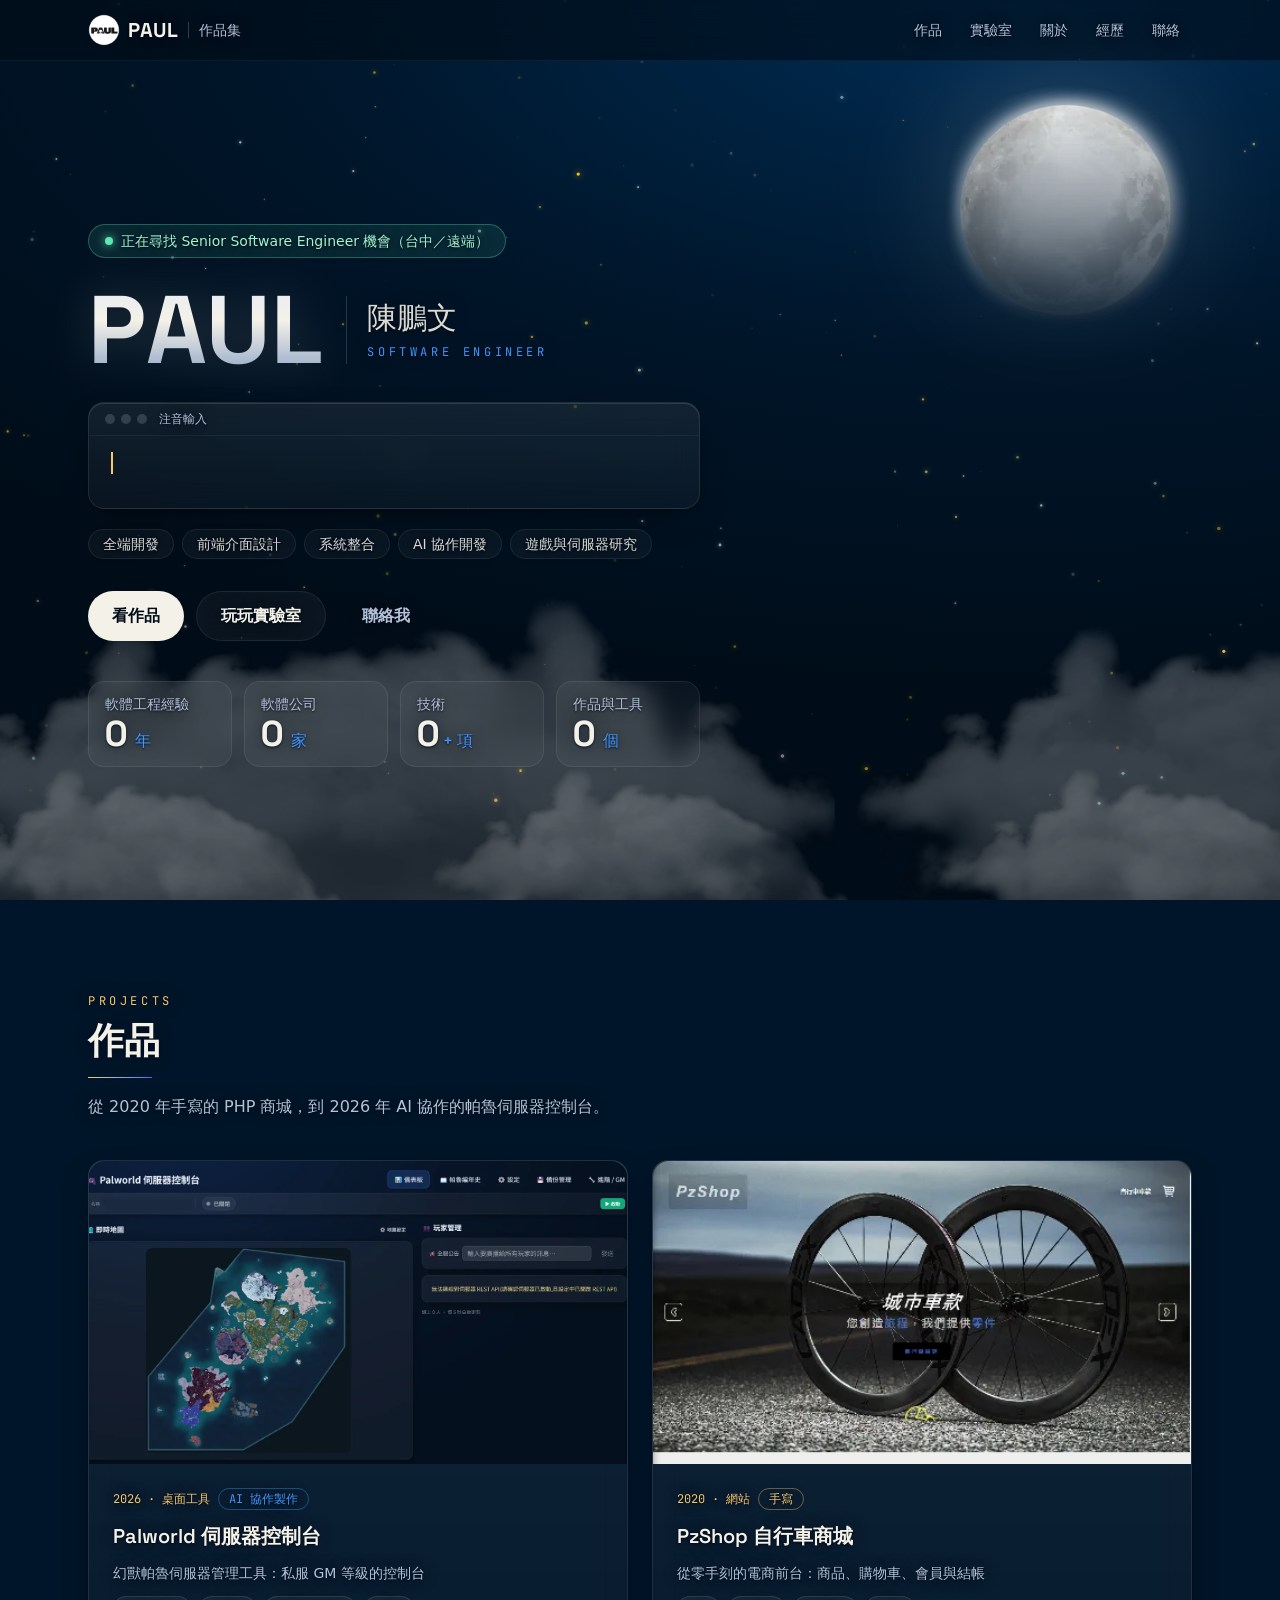
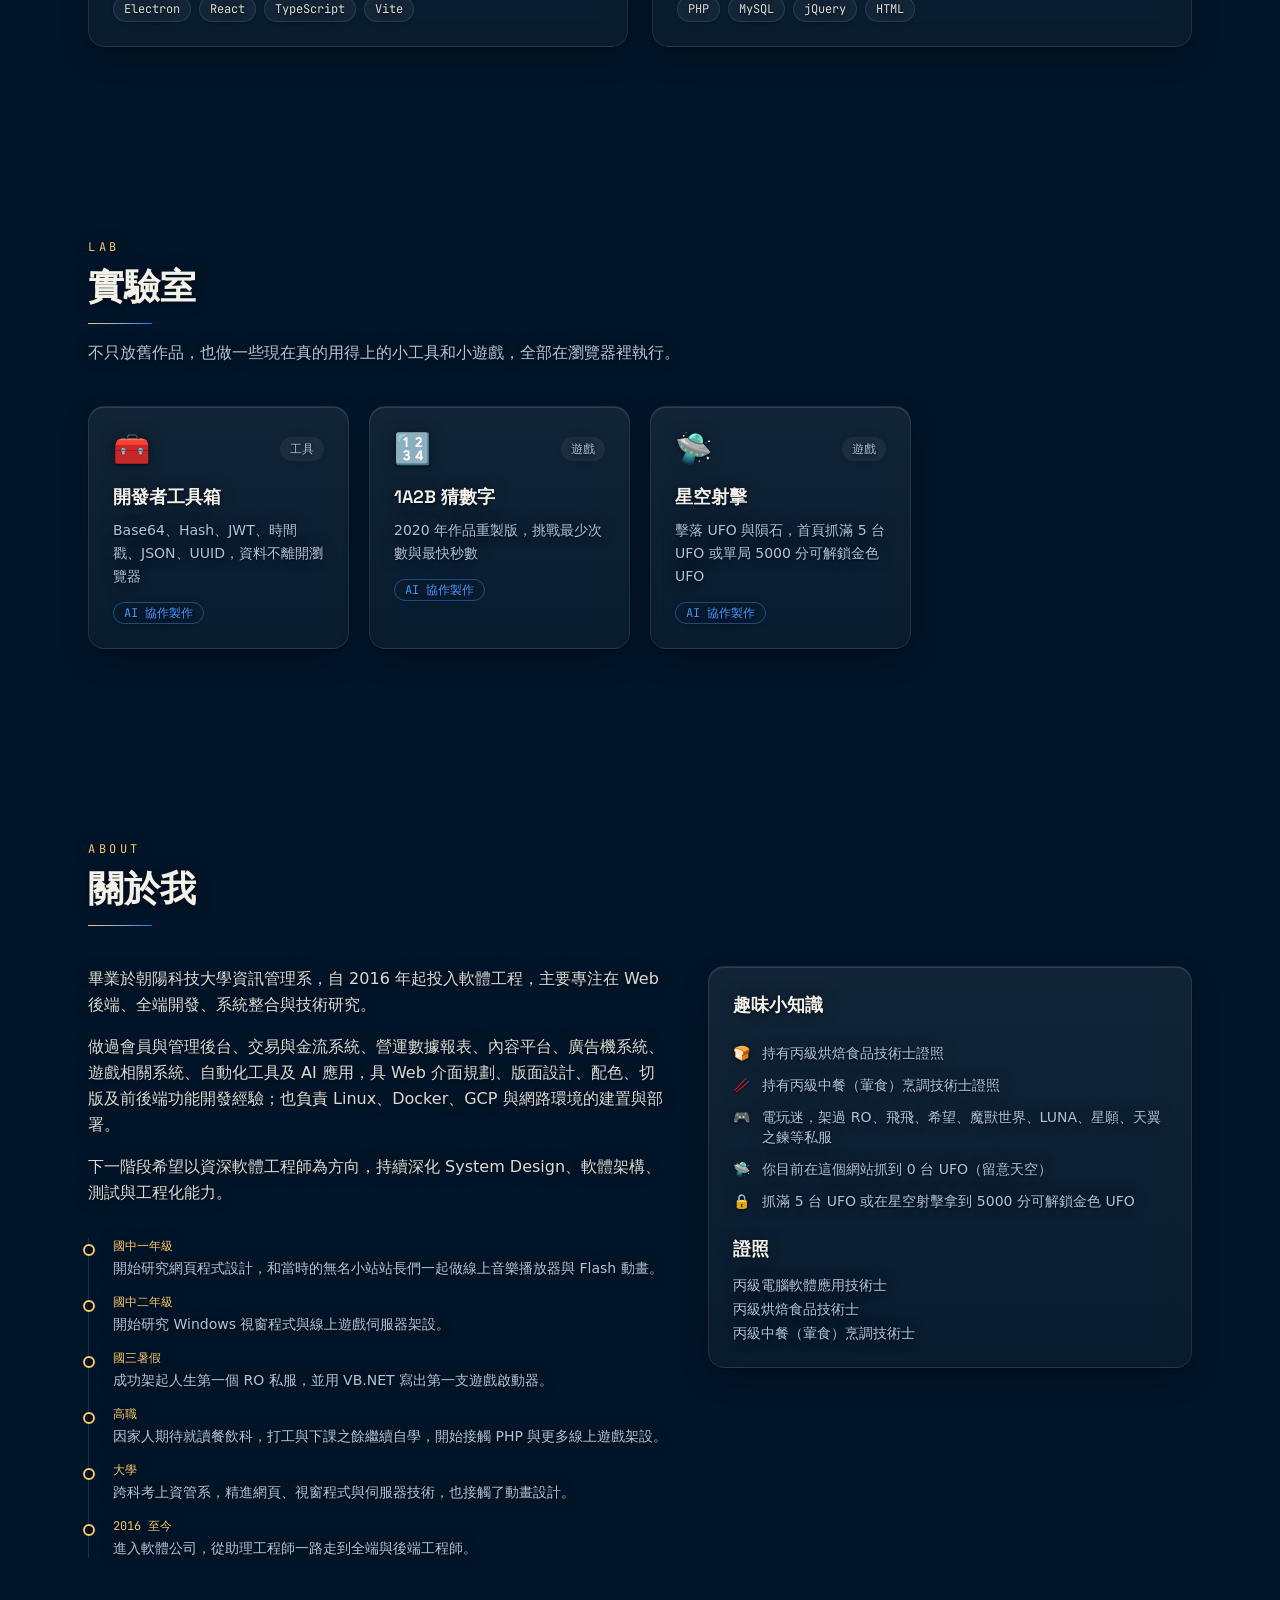
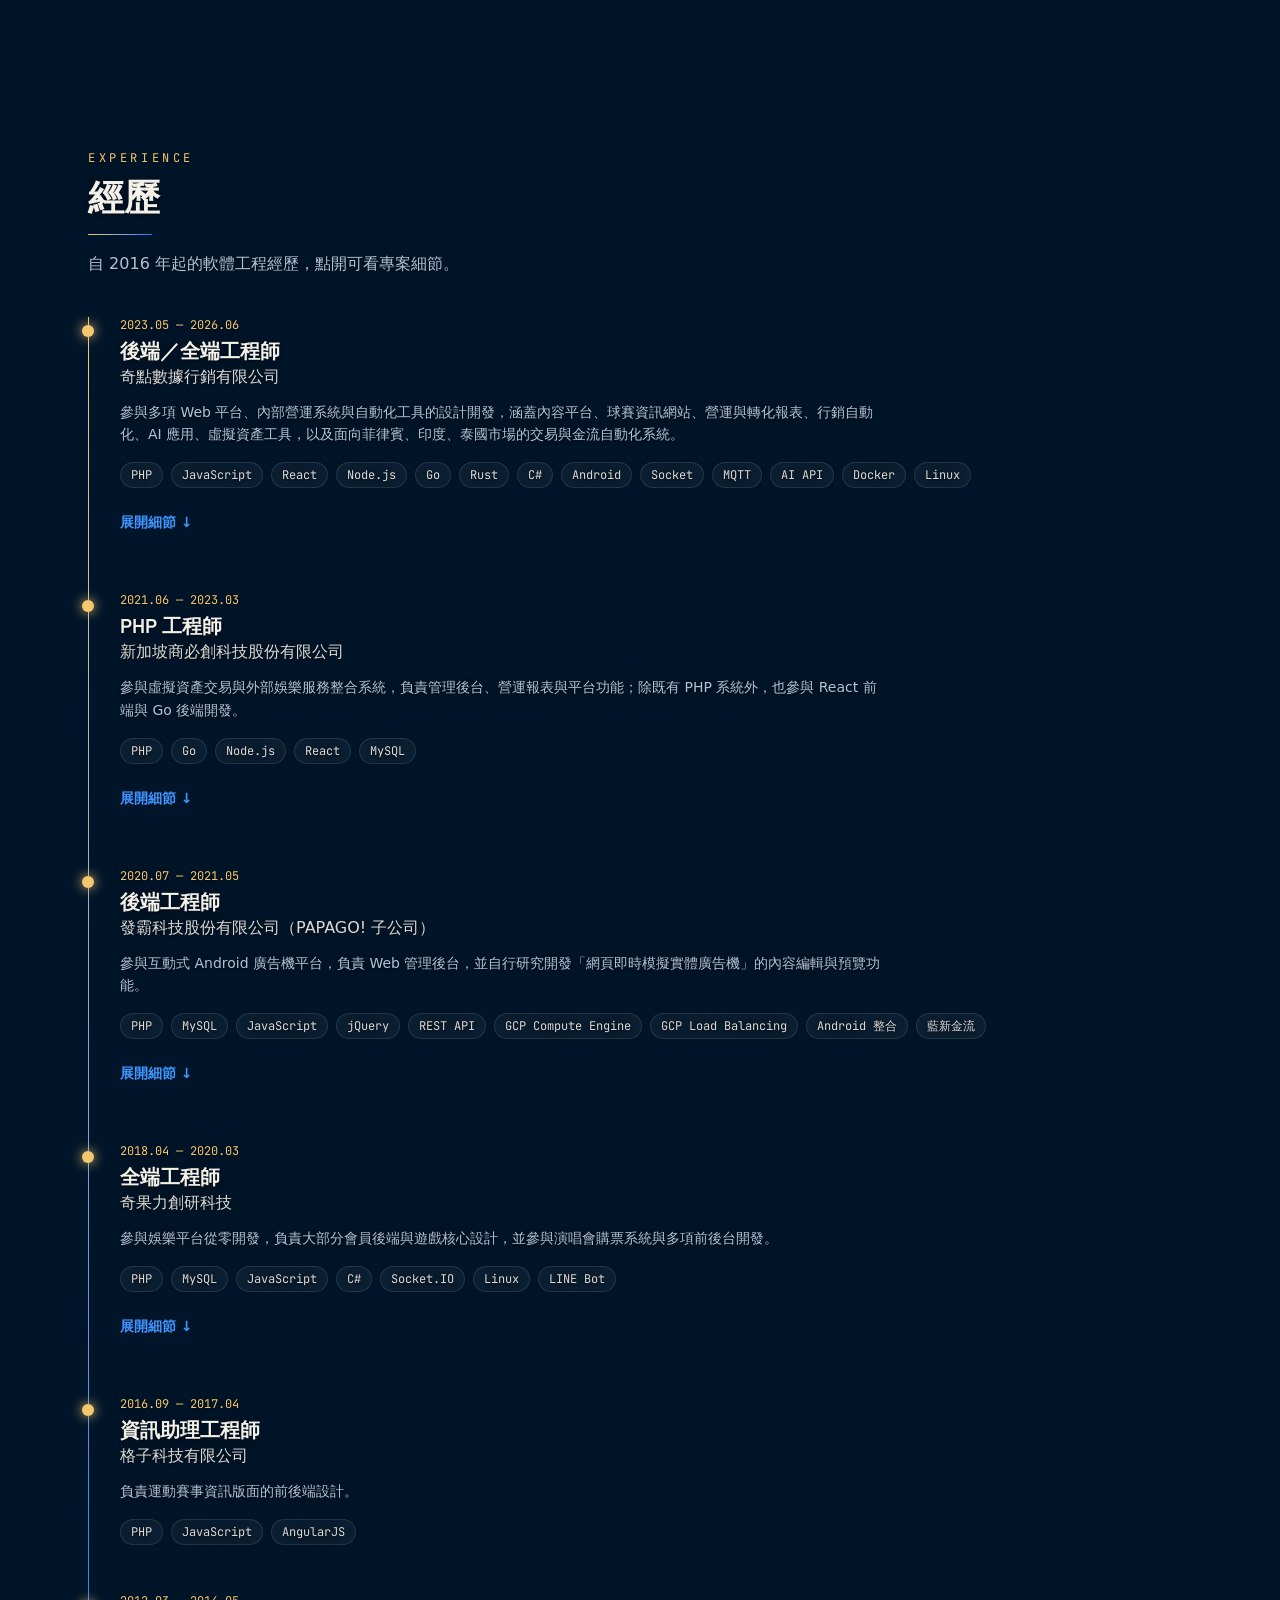
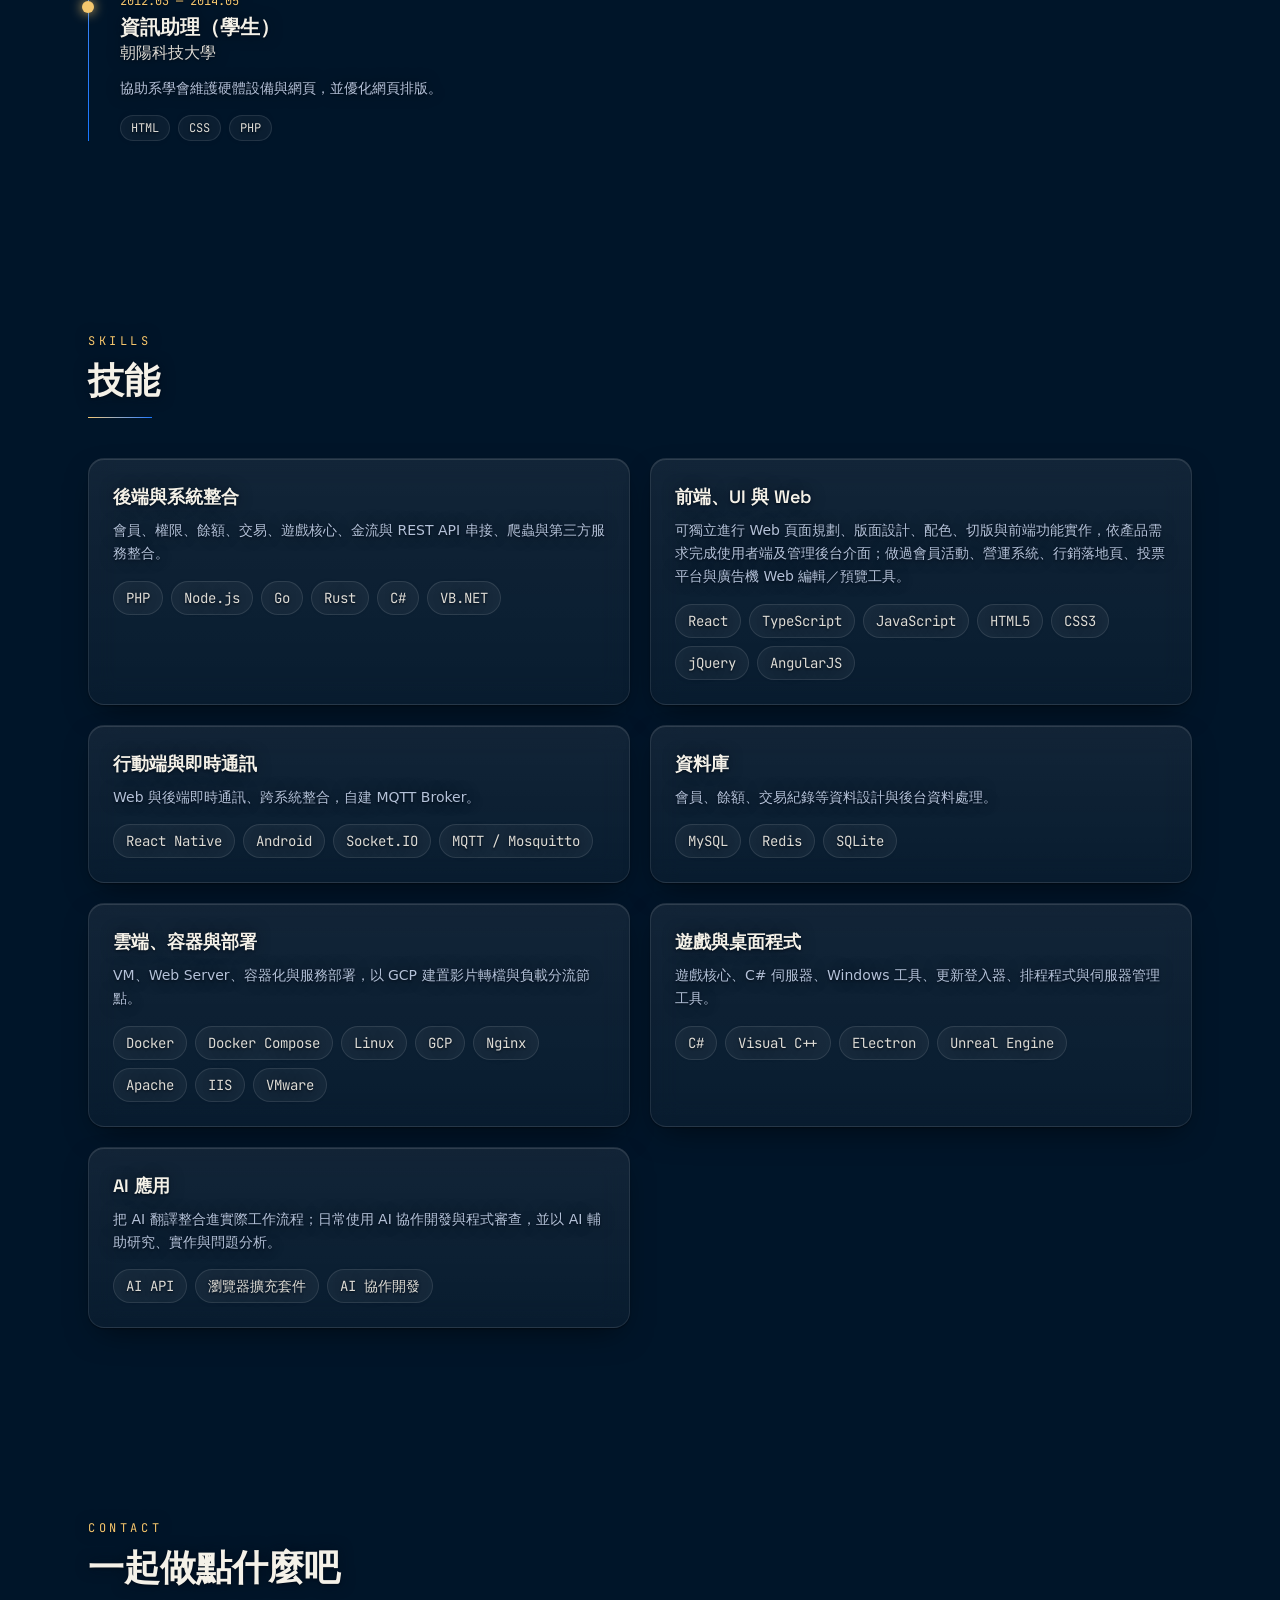
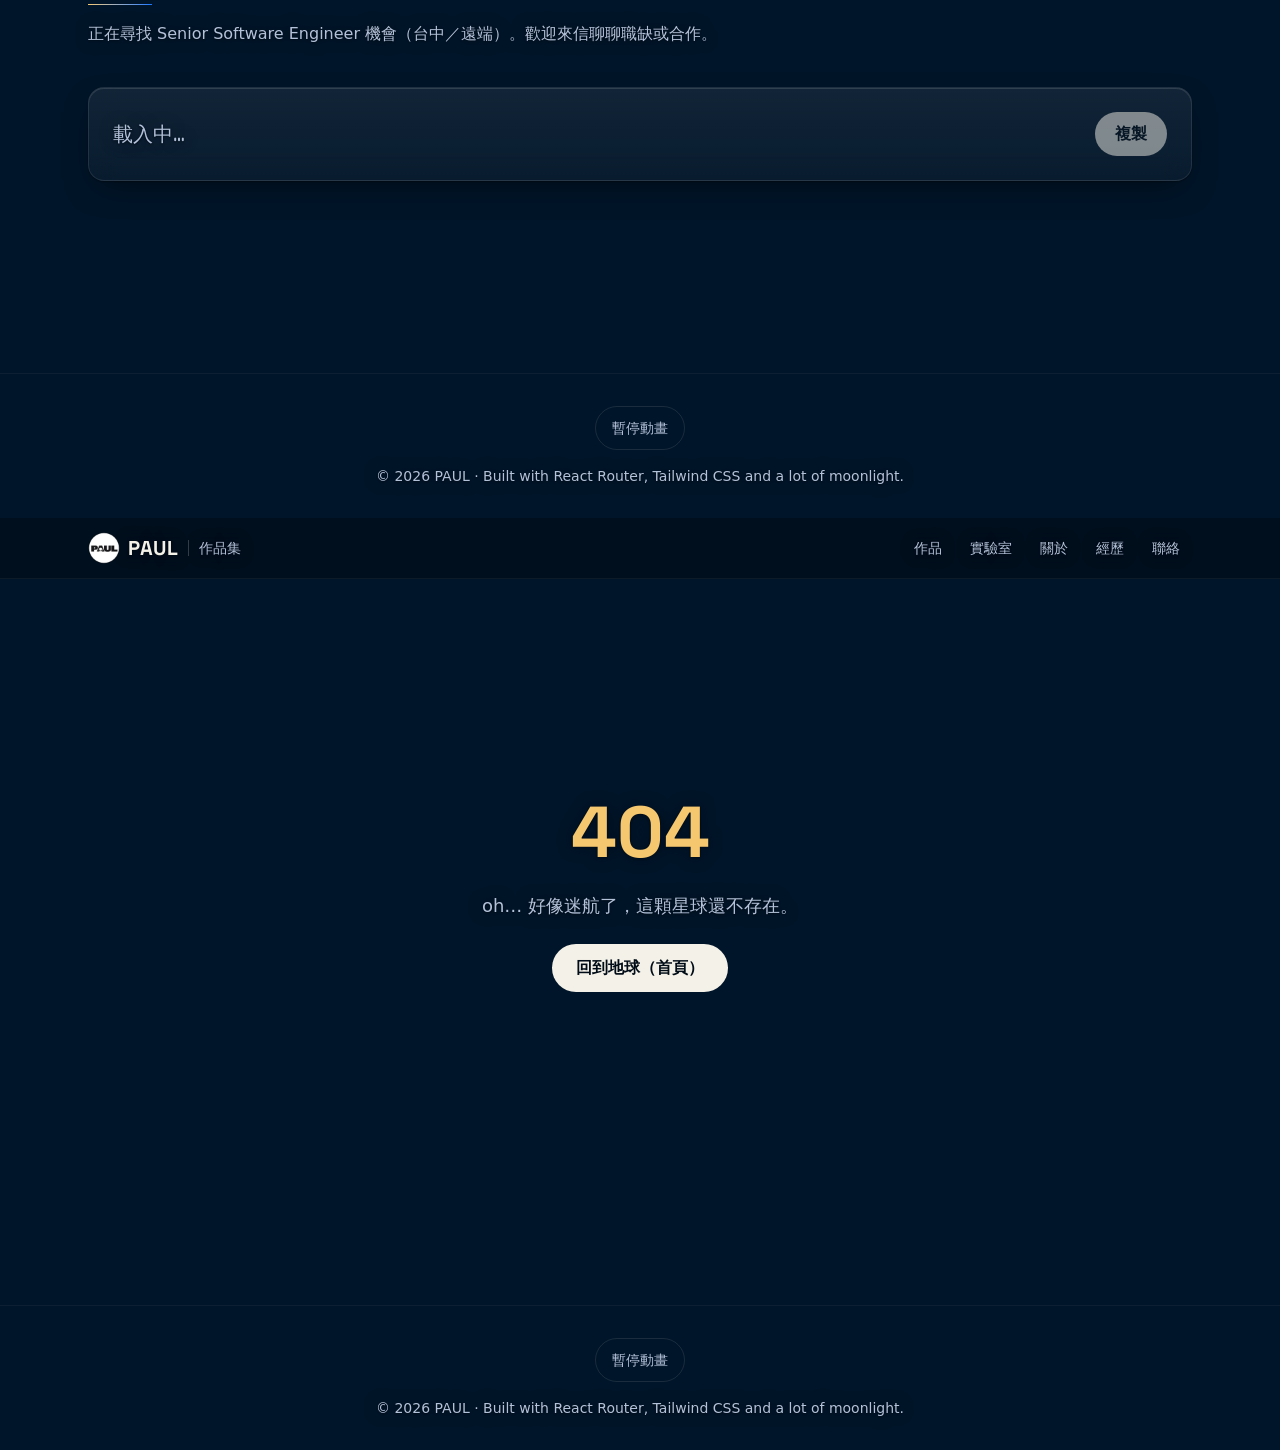
==== commit 0652ec43: "deploy: 2026-10-08T20:31Z" ====
--- a/index.html
+++ b/index.html
@@ -1,4 +1,4 @@
-<!DOCTYPE html><html lang="zh-Hant-TW"><head><meta charSet="utf-8"/><meta name="viewport" content="width=device-width, initial-scale=1"/><link rel="preload" as="image" imageSrcSet="/images/moon-320.webp 320w, /images/moon.webp 640w" imageSizes="(min-width: 640px) min(36vw, 20rem), min(38vw, 10rem)" fetchPriority="high"/><link rel="preload" as="image" href="/images/logo-96.webp"/><meta name="theme-color" content="#001529"/><title>PAUL ｜ 作品集</title><meta name="description" content="PAUL（陳鵬文）的作品集：全端與後端工程、系統整合、遊戲與伺服器開發，以及線上小工具和小遊戲。"/><meta property="og:type" content="website"/><meta property="og:locale" content="zh_TW"/><meta property="og:site_name" content="PAUL"/><meta property="og:title" content="PAUL ｜ 作品集"/><meta property="og:description" content="PAUL（陳鵬文）的作品集：全端與後端工程、系統整合、遊戲與伺服器開發，以及線上小工具和小遊戲。"/><meta property="og:image" content="https://sp112907.github.io/og.png"/><meta property="og:image:width" content="1200"/><meta property="og:image:height" content="630"/><meta property="og:image:alt" content="PAUL 作品集"/><meta name="twitter:card" content="summary_large_image"/><meta property="og:url" content="https://sp112907.github.io/"/><link rel="canonical" href="https://sp112907.github.io/"/><link rel="icon" href="/favicon.png" type="image/png"/><link rel="apple-touch-icon" href="/favicon.png"/><link rel="modulepreload" href="/assets/manifest-ec951936.js"/><link rel="modulepreload" href="/assets/entry.client-B5BqJ0xN.js"/><link rel="modulepreload" href="/assets/jsx-runtime-Ch9_1wX5.js"/><link rel="modulepreload" href="/assets/react-dom-DnBz4KIt.js"/><link rel="modulepreload" href="/assets/root-DXDG5Cun.js"/><link rel="modulepreload" href="/assets/site-DSFREZqV.js"/><link rel="modulepreload" href="/assets/use-motion-allowed-De_7IsXq.js"/><link rel="modulepreload" href="/assets/profile-oTTnEnzQ.js"/><link rel="modulepreload" href="/assets/moon-layout-Ddujqy3C.js"/><link rel="modulepreload" href="/assets/use-scroll-lock-DDJBdX3m.js"/><link rel="modulepreload" href="/assets/storage-DFMcvQ_6.js"/><link rel="modulepreload" href="/assets/home-DCMalNf1.js"/><link rel="modulepreload" href="/assets/golden-5QnVuSSo.js"/><link rel="modulepreload" href="/assets/ufo-store-_b0MucqN.js"/><link rel="modulepreload" href="/assets/use-copy-CxcpU2Ex.js"/><link rel="modulepreload" href="/assets/projects-CfiEbK-U.js"/><link rel="modulepreload" href="/assets/authorship-badge-DX_GF0R2.js"/><link rel="modulepreload" href="/assets/lab-CyisAGn5.js"/><link rel="modulepreload" href="/assets/seo-BEEh9Qex.js"/><script>try{if(localStorage.getItem("paul:motion-paused")==="1")document.documentElement.dataset.motion="paused"}catch(e){}</script><link rel="stylesheet" href="/assets/root-BifE_2GY.css"/></head><body><a href="#main" class="sr-only focus:not-sr-only focus:fixed focus:left-4 focus:top-4 focus:z-50 focus:rounded-md focus:bg-night-800 focus:px-4 focus:py-2">跳到主要內容</a><div aria-hidden="true" class="pointer-events-none fixed inset-0 -z-10 overflow-hidden bg-[radial-gradient(120%_80%_at_80%_0%,#002d55_0%,#001529_50%,#000c17_100%)]"><canvas class="absolute inset-0 h-full w-full"></canvas><div id="sky-flyers" class="absolute inset-0"></div><div class="absolute right-4 top-[4.75rem] z-[2] w-[38vw] max-w-[10rem] sm:right-[4vw] sm:top-[6vh] sm:w-[min(36vw,20rem)] sm:max-w-none"><div aria-hidden="true" class="absolute inset-[18%] rounded-full bg-night-900 shadow-[0_0_6px_2px_var(--color-night-900)]"></div><img id="night-moon" src="/images/moon.webp" srcSet="/images/moon-320.webp 320w, /images/moon.webp 640w" sizes="(min-width: 640px) min(36vw, 20rem), min(38vw, 10rem)" alt="" width="640" height="640" decoding="async" fetchPriority="high" class="relative block w-full drop-shadow-[0_0_60px_rgba(244,241,232,0.35)]"/></div></div><header class="sticky top-0 z-30 border-b border-white/5 bg-night-950/60 backdrop-blur-md"><div class="mx-auto flex max-w-6xl items-center justify-between gap-2 px-5 py-3 sm:gap-4 sm:px-6"><a aria-label="PAUL 作品集 首頁" class="shimmer flex min-h-11 shrink-0 items-center gap-2 font-display text-xl font-bold tracking-wide sm:min-h-0" href="/" data-discover="true"><img src="/images/logo-96.webp" alt="" width="32" height="32" class="h-8 w-8 rounded-full"/><span>PAUL</span><span aria-hidden="true" class="mx-0.5 h-4 w-px bg-white/20"></span><span class="font-sans text-sm font-medium tracking-normal text-muted">作品集</span></a><nav aria-label="主要導覽" class="hidden sm:block"><ul class="flex whitespace-nowrap text-sm sm:gap-1"><li><a href="/#projects" class="group block rounded-full px-2 py-2 text-muted sm:px-3 transition-colors hover:bg-white/5 hover:text-moon"><span class="shimmer-title">作品</span></a></li><li><a href="/#lab" class="group block rounded-full px-2 py-2 text-muted sm:px-3 transition-colors hover:bg-white/5 hover:text-moon"><span class="shimmer-title">實驗室</span></a></li><li><a href="/#about" class="group block rounded-full px-2 py-2 text-muted sm:px-3 transition-colors hover:bg-white/5 hover:text-moon"><span class="shimmer-title">關於</span></a></li><li><a href="/#experience" class="group block rounded-full px-2 py-2 text-muted sm:px-3 transition-colors hover:bg-white/5 hover:text-moon"><span class="shimmer-title">經歷</span></a></li><li><a href="/#contact" class="group block rounded-full px-2 py-2 text-muted sm:px-3 transition-colors hover:bg-white/5 hover:text-moon"><span class="shimmer-title">聯絡</span></a></li></ul></nav><button type="button" aria-label="開啟選單" aria-expanded="false" aria-controls="mobile-menu" class="glow-edge flex h-11 w-11 items-center justify-center rounded-full text-moon hover:bg-white/10 press:scale-[0.98] transition-transform sm:hidden"><svg aria-hidden="true" viewBox="0 0 24 24" width="24" height="24" fill="none" stroke="currentColor" stroke-width="2" stroke-linecap="round"><path d="M4 7h16M4 12h16M4 17h16"></path></svg></button><dialog id="mobile-menu" aria-label="選單" class="fixed inset-0 m-0 h-dvh max-h-none w-full max-w-none flex-col overscroll-contain border-0 bg-night-900/90 p-0 text-moon backdrop-blur-xl backdrop:bg-transparent open:flex sm:hidden"><div class="flex justify-end px-5 pt-3"><button type="button" aria-label="關閉選單" class="glow-edge flex h-11 w-11 items-center justify-center rounded-full text-moon hover:bg-white/10 press:scale-[0.98] transition-transform"><svg aria-hidden="true" viewBox="0 0 24 24" width="24" height="24" fill="none" stroke="currentColor" stroke-width="2" stroke-linecap="round"><path d="M6 6l12 12M18 6L6 18"></path></svg></button></div><nav aria-label="手機導覽" class="flex flex-1 flex-col justify-center px-8"><ul class="space-y-2"><li><a href="/#projects" style="--menu-i:0" class="group flex min-h-11 items-center py-2 font-display text-3xl font-bold text-moon hover:text-star press:scale-[0.98] transition-transform menu-stagger"><span class="shimmer-title">作品</span></a></li><li><a href="/#lab" style="--menu-i:1" class="group flex min-h-11 items-center py-2 font-display text-3xl font-bold text-moon hover:text-star press:scale-[0.98] transition-transform menu-stagger"><span class="shimmer-title">實驗室</span></a></li><li><a href="/#about" style="--menu-i:2" class="group flex min-h-11 items-center py-2 font-display text-3xl font-bold text-moon hover:text-star press:scale-[0.98] transition-transform menu-stagger"><span class="shimmer-title">關於</span></a></li><li><a href="/#experience" style="--menu-i:3" class="group flex min-h-11 items-center py-2 font-display text-3xl font-bold text-moon hover:text-star press:scale-[0.98] transition-transform menu-stagger"><span class="shimmer-title">經歷</span></a></li><li><a href="/#contact" style="--menu-i:4" class="group flex min-h-11 items-center py-2 font-display text-3xl font-bold text-moon hover:text-star press:scale-[0.98] transition-transform menu-stagger"><span class="shimmer-title">聯絡</span></a></li></ul></nav><div class="px-8 pb-10"><p class="inline-flex items-center gap-2 rounded-full border border-emerald-300/30 bg-emerald-300/10 px-4 py-1.5 text-sm text-emerald-200"><span aria-hidden="true" class="h-2 w-2 shrink-0 rounded-full bg-emerald-300 shadow-[0_0_10px] shadow-emerald-300"></span>正在尋找 Senior Software Engineer 機會（台中／遠端）</p></div></dialog></div></header><main id="main" class="mx-auto max-w-6xl px-5 sm:px-6"><section aria-labelledby="hero-title" class="grid gap-10 pt-[13rem] pb-16 sm:pt-24 lg:min-h-[calc(100dvh-4rem)] lg:grid-cols-[minmax(0,1.15fr)_minmax(0,0.85fr)] lg:items-center"><div class="min-w-0"><p class="mb-6 inline-flex w-fit items-center gap-2 rounded-full border border-emerald-300/30 bg-emerald-300/10 px-4 py-1.5 text-sm text-emerald-200"><span aria-hidden="true" class="h-2 w-2 rounded-full bg-emerald-300 shadow-[0_0_10px] shadow-emerald-300"></span>正在尋找 Senior Software Engineer 機會（台中／遠端）</p><h1 id="hero-title" class="font-display font-bold tracking-tight"><span class="sr-only">PAUL 陳鵬文</span><span aria-hidden="true" class="flex flex-col items-start gap-3 sm:flex-row sm:items-center sm:gap-6"><span class="hero-wordmark text-6xl leading-none sm:text-7xl lg:text-8xl"><span class="hero-letter" style="--i:0">P</span><span class="hero-letter" style="--i:1">A</span><span class="hero-letter" style="--i:2">U</span><span class="hero-letter" style="--i:3">L</span><span class="hero-shine"><span>P</span><span>A</span><span>U</span><span>L</span></span></span><span class="flex flex-col gap-2 border-white/15 sm:border-l sm:py-1 sm:pl-5"><span class="font-sans text-2xl font-medium tracking-normal text-moon/90 sm:text-3xl">陳鵬文</span><span class="font-mono text-xs font-normal uppercase tracking-[0.3em] text-ice">Software Engineer</span></span></span></h1><div class="mt-6 max-w-2xl"><span class="sr-only">嗨，我是 PAUL，一個從架遊戲私服走進軟體工程的工程師</span><div aria-hidden="true" class="glass-card glass-card--static z-10 rounded-2xl"><div class="flex items-center gap-2 border-b border-white/5 px-4 py-2 text-xs text-muted"><span class="flex gap-1.5"><span class="h-2.5 w-2.5 rounded-full bg-white/15"></span><span class="h-2.5 w-2.5 rounded-full bg-white/15"></span><span class="h-2.5 w-2.5 rounded-full bg-white/15"></span></span><span class="ml-1">注音輸入</span></div><div class="relative min-h-[5.5rem] px-4 py-3 font-mono text-lg text-moon/90 sm:min-h-[4.5rem] sm:px-5 sm:text-xl"><span data-ime="committed"></span><span class="caret ml-0.5 inline-block h-[1.1em] w-[2px] translate-y-[0.2em] bg-star"></span></div></div></div><ul class="mt-5 flex flex-wrap gap-2"><li class="glass glow-edge glow-edge--sm rounded-full px-3.5 py-1 text-sm text-moon/90">全端開發</li><li class="glass glow-edge glow-edge--sm rounded-full px-3.5 py-1 text-sm text-moon/90">前端介面設計</li><li class="glass glow-edge glow-edge--sm rounded-full px-3.5 py-1 text-sm text-moon/90">系統整合</li><li class="glass glow-edge glow-edge--sm rounded-full px-3.5 py-1 text-sm text-moon/90">AI 協作開發</li><li class="glass glow-edge glow-edge--sm rounded-full px-3.5 py-1 text-sm text-moon/90">遊戲與伺服器研究</li></ul><div class="mt-8 flex flex-wrap gap-3"><a href="/#projects" class="inline-flex min-h-11 items-center rounded-full px-6 py-3 font-semibold transition-[color,background-color,scale] press:scale-[0.98] group bg-moon text-night-950 hover:bg-white"><span class="shimmer-title shimmer--on-light">看作品</span></a><a href="/#lab" class="inline-flex min-h-11 items-center rounded-full px-6 py-3 font-semibold transition-[color,background-color,scale] press:scale-[0.98] group glass glow-edge hover:bg-white/10"><span class="shimmer-title">玩玩實驗室</span></a><a href="/#contact" class="inline-flex min-h-11 items-center rounded-full px-6 py-3 font-semibold transition-[color,background-color,scale] press:scale-[0.98] shimmer text-muted underline-offset-4 hover:text-moon hover:underline">聯絡我</a></div><dl class="mt-10 grid max-w-2xl grid-cols-2 gap-3 sm:grid-cols-4"><div class="glass glow-edge rounded-2xl px-4 py-3"><dt class="text-sm text-muted">軟體工程經驗</dt><dd class="font-display text-3xl font-bold tabular-nums text-moon sm:text-4xl"><span aria-hidden="true" data-count="animated">0<span class="ml-1 text-base font-medium text-ice"> 年</span></span><span class="sr-only">10 年</span></dd></div><div class="glass glow-edge rounded-2xl px-4 py-3"><dt class="text-sm text-muted">軟體公司</dt><dd class="font-display text-3xl font-bold tabular-nums text-moon sm:text-4xl"><span aria-hidden="true" data-count="animated">0<span class="ml-1 text-base font-medium text-ice"> 家</span></span><span class="sr-only">5 家</span></dd></div><div class="glass glow-edge rounded-2xl px-4 py-3"><dt class="text-sm text-muted">技術</dt><dd class="font-display text-3xl font-bold tabular-nums text-moon sm:text-4xl"><span aria-hidden="true" data-count="animated">0<span class="ml-1 text-base font-medium text-ice">+ 項</span></span><span class="sr-only">35+ 項</span></dd></div><div class="glass glow-edge rounded-2xl px-4 py-3"><dt class="text-sm text-muted">作品與工具</dt><dd class="font-display text-3xl font-bold tabular-nums text-moon sm:text-4xl"><span aria-hidden="true" data-count="animated">0<span class="ml-1 text-base font-medium text-ice"> 個</span></span><span class="sr-only">5 個</span></dd></div></dl></div><div aria-hidden="true" class="hidden lg:block"></div></section><section id="projects" aria-labelledby="projects-title" class="py-16 sm:py-24"><header data-reveal="" class="mb-8 max-w-2xl sm:mb-10"><p class="font-mono text-xs uppercase tracking-[0.3em] text-star">Projects</p><h2 id="projects-title" class="mt-3 font-display text-2xl font-bold sm:text-4xl">作品</h2><span aria-hidden="true" class="section-rule mt-4 block h-px w-16 bg-gradient-to-r from-star to-brand"></span><p class="mt-4 leading-relaxed text-muted">從 2020 年手寫的 PHP 商城，到 2026 年 AI 協作的帕魯伺服器控制台。</p></header><ul class="grid gap-6 sm:grid-cols-2"><li data-reveal="" style="--reveal-i:0"><a class="group glass-card block h-full rounded-2xl press:scale-[0.99]" href="/projects/palserver/" data-discover="true"><div class="overflow-hidden rounded-t-2xl"><img src="/images/projects/palserver/dashboard.webp" alt="" loading="lazy" decoding="async" width="1440" height="771" class="aspect-video w-full object-cover object-top transition-transform duration-500 group-hover:scale-105 motion-reduce:transition-none motion-reduce:group-hover:scale-100"/></div><div class="space-y-3 p-4 sm:p-6"><p class="flex flex-wrap items-center gap-2 font-mono text-xs text-star">2026<!-- --> · <!-- -->桌面工具<span data-authorship="ai" class="inline-block rounded-full border px-2.5 py-0.5 font-mono text-xs border-ice/40 text-ice">AI 協作製作</span></p><h3 class="shimmer-title w-fit font-display text-xl font-semibold">Palworld 伺服器控制台</h3><p class="text-sm leading-relaxed text-muted">幻獸帕魯伺服器管理工具：私服 GM 等級的控制台</p><ul aria-label="Palworld 伺服器控制台 使用技術" class="flex flex-wrap gap-2"><li class="glow-edge glow-edge--sm rounded-full border border-white/10 bg-white/5 font-mono text-moon/90 px-2.5 py-1 text-xs">Electron</li><li class="glow-edge glow-edge--sm rounded-full border border-white/10 bg-white/5 font-mono text-moon/90 px-2.5 py-1 text-xs">React</li><li class="glow-edge glow-edge--sm rounded-full border border-white/10 bg-white/5 font-mono text-moon/90 px-2.5 py-1 text-xs">TypeScript</li><li class="glow-edge glow-edge--sm rounded-full border border-white/10 bg-white/5 font-mono text-moon/90 px-2.5 py-1 text-xs">Vite</li></ul></div></a></li><li data-reveal="" style="--reveal-i:1"><a class="group glass-card block h-full rounded-2xl press:scale-[0.99]" href="/projects/pzshop/" data-discover="true"><div class="overflow-hidden rounded-t-2xl"><img src="/images/projects/pzshop.webp" alt="" loading="lazy" decoding="async" width="480" height="393" class="aspect-video w-full object-cover object-top transition-transform duration-500 group-hover:scale-105 motion-reduce:transition-none motion-reduce:group-hover:scale-100"/></div><div class="space-y-3 p-4 sm:p-6"><p class="flex flex-wrap items-center gap-2 font-mono text-xs text-star">2020<!-- --> · <!-- -->網站<span data-authorship="hand" class="inline-block rounded-full border px-2.5 py-0.5 font-mono text-xs border-star/40 text-star">手寫</span></p><h3 class="shimmer-title w-fit font-display text-xl font-semibold">PzShop 自行車商城</h3><p class="text-sm leading-relaxed text-muted">從零手刻的電商前台：商品、購物車、會員與結帳</p><ul aria-label="PzShop 自行車商城 使用技術" class="flex flex-wrap gap-2"><li class="glow-edge glow-edge--sm rounded-full border border-white/10 bg-white/5 font-mono text-moon/90 px-2.5 py-1 text-xs">PHP</li><li class="glow-edge glow-edge--sm rounded-full border border-white/10 bg-white/5 font-mono text-moon/90 px-2.5 py-1 text-xs">MySQL</li><li class="glow-edge glow-edge--sm rounded-full border border-white/10 bg-white/5 font-mono text-moon/90 px-2.5 py-1 text-xs">jQuery</li><li class="glow-edge glow-edge--sm rounded-full border border-white/10 bg-white/5 font-mono text-moon/90 px-2.5 py-1 text-xs">HTML</li></ul></div></a></li></ul></section><section id="lab" aria-labelledby="lab-title" class="py-16 sm:py-24"><header data-reveal="" class="mb-8 max-w-2xl sm:mb-10"><p class="font-mono text-xs uppercase tracking-[0.3em] text-star">Lab</p><h2 id="lab-title" class="mt-3 font-display text-2xl font-bold sm:text-4xl">實驗室</h2><span aria-hidden="true" class="section-rule mt-4 block h-px w-16 bg-gradient-to-r from-star to-brand"></span><p class="mt-4 leading-relaxed text-muted">不只放舊作品，也做一些現在真的用得上的小工具和小遊戲，全部在瀏覽器裡執行。</p></header><ul class="grid gap-5 sm:grid-cols-2 lg:grid-cols-4"><li data-reveal="" style="--reveal-i:0"><article class="glass-card h-full rounded-2xl p-4 sm:p-6 press-within:scale-[0.99]"><a class="group block h-full" href="/lab/devtools/" data-discover="true"><div class="flex items-center justify-between"><span aria-hidden="true" class="text-3xl">🧰</span><span class="rounded-full bg-white/5 px-2.5 py-1 font-mono text-xs text-muted">工具</span></div><h3 class="shimmer-title mt-4 w-fit font-display text-lg font-semibold">開發者工具箱</h3><p class="mt-2 text-sm leading-relaxed text-muted">Base64、Hash、JWT、時間戳、JSON、UUID，資料不離開瀏覽器</p><div class="mt-3"><span data-authorship="ai" class="inline-block rounded-full border px-2.5 py-0.5 font-mono text-xs border-ice/40 text-ice">AI 協作製作</span></div></a></article></li><li data-reveal="" style="--reveal-i:1"><article class="glass-card h-full rounded-2xl p-4 sm:p-6 press-within:scale-[0.99]"><a class="group block h-full" href="/lab/1a2b/" data-discover="true"><div class="flex items-center justify-between"><span aria-hidden="true" class="text-3xl">🔢</span><span class="rounded-full bg-white/5 px-2.5 py-1 font-mono text-xs text-muted">遊戲</span></div><h3 class="shimmer-title mt-4 w-fit font-display text-lg font-semibold">1A2B 猜數字</h3><p class="mt-2 text-sm leading-relaxed text-muted">2020 年作品重製版，挑戰最少次數與最快秒數</p><div class="mt-3"><span data-authorship="ai" class="inline-block rounded-full border px-2.5 py-0.5 font-mono text-xs border-ice/40 text-ice">AI 協作製作</span></div></a></article></li><li data-reveal="" style="--reveal-i:2"><article class="glass-card h-full rounded-2xl p-4 sm:p-6 press-within:scale-[0.99]"><a class="group block h-full" href="/lab/star-shooter/" data-discover="true"><div class="flex items-center justify-between"><span aria-hidden="true" class="text-3xl">🛸</span><span class="rounded-full bg-white/5 px-2.5 py-1 font-mono text-xs text-muted">遊戲</span></div><h3 class="shimmer-title mt-4 w-fit font-display text-lg font-semibold">星空射擊</h3><p class="mt-2 text-sm leading-relaxed text-muted">擊落 UFO 與隕石，首頁抓滿 5 台 UFO 或單局 5000 分可解鎖金色 UFO</p><div class="mt-3"><span data-authorship="ai" class="inline-block rounded-full border px-2.5 py-0.5 font-mono text-xs border-ice/40 text-ice">AI 協作製作</span></div></a></article></li></ul></section><section id="about" aria-labelledby="about-title" class="py-16 sm:py-24"><header data-reveal="" class="mb-8 max-w-2xl sm:mb-10"><p class="font-mono text-xs uppercase tracking-[0.3em] text-star">About</p><h2 id="about-title" class="mt-3 font-display text-2xl font-bold sm:text-4xl">關於我</h2><span aria-hidden="true" class="section-rule mt-4 block h-px w-16 bg-gradient-to-r from-star to-brand"></span></header><div class="grid gap-10 lg:grid-cols-[1.2fr_1fr]"><div class="space-y-4 leading-relaxed text-moon/90"><p>畢業於朝陽科技大學資訊管理系，自 2016 年起投入軟體工程，主要專注在 Web 後端、全端開發、系統整合與技術研究。</p><p>做過會員與管理後台、交易與金流系統、營運數據報表、內容平台、廣告機系統、遊戲相關系統、自動化工具及 AI 應用，具 Web 介面規劃、版面設計、配色、切版及前後端功能開發經驗；也負責 Linux、Docker、GCP 與網路環境的建置與部署。</p><p>下一階段希望以資深軟體工程師為方向，持續深化 System Design、軟體架構、測試與工程化能力。</p><ol class="mt-8 space-y-4 border-l border-white/10 pl-6"><li class="relative"><span aria-hidden="true" class="absolute -left-[1.85rem] top-1.5 h-3 w-3 rounded-full border-2 border-star bg-night-950"></span><p class="font-mono text-xs text-star">國中一年級</p><p class="mt-1 text-sm text-muted">開始研究網頁程式設計，和當時的無名小站站長們一起做線上音樂播放器與 Flash 動畫。</p></li><li class="relative"><span aria-hidden="true" class="absolute -left-[1.85rem] top-1.5 h-3 w-3 rounded-full border-2 border-star bg-night-950"></span><p class="font-mono text-xs text-star">國中二年級</p><p class="mt-1 text-sm text-muted">開始研究 Windows 視窗程式與線上遊戲伺服器架設。</p></li><li class="relative"><span aria-hidden="true" class="absolute -left-[1.85rem] top-1.5 h-3 w-3 rounded-full border-2 border-star bg-night-950"></span><p class="font-mono text-xs text-star">國三暑假</p><p class="mt-1 text-sm text-muted">成功架起人生第一個 RO 私服，並用 VB.NET 寫出第一支遊戲啟動器。</p></li><li class="relative"><span aria-hidden="true" class="absolute -left-[1.85rem] top-1.5 h-3 w-3 rounded-full border-2 border-star bg-night-950"></span><p class="font-mono text-xs text-star">高職</p><p class="mt-1 text-sm text-muted">因家人期待就讀餐飲科，打工與下課之餘繼續自學，開始接觸 PHP 與更多線上遊戲架設。</p></li><li class="relative"><span aria-hidden="true" class="absolute -left-[1.85rem] top-1.5 h-3 w-3 rounded-full border-2 border-star bg-night-950"></span><p class="font-mono text-xs text-star">大學</p><p class="mt-1 text-sm text-muted">跨科考上資管系，精進網頁、視窗程式與伺服器技術，也接觸了動畫設計。</p></li><li class="relative"><span aria-hidden="true" class="absolute -left-[1.85rem] top-1.5 h-3 w-3 rounded-full border-2 border-star bg-night-950"></span><p class="font-mono text-xs text-star">2016 至今</p><p class="mt-1 text-sm text-muted">進入軟體公司，從助理工程師一路走到全端與後端工程師。</p></li></ol></div><aside data-reveal="" style="--reveal-i:1" class="glass-card h-fit space-y-6 rounded-2xl p-4 sm:p-6" aria-labelledby="fun-facts-title"><h3 id="fun-facts-title" class="font-display text-lg font-semibold">趣味小知識</h3><ul class="space-y-3"><li class="flex gap-3 text-sm text-muted"><span aria-hidden="true">🍞</span>持有丙級烘焙食品技術士證照</li><li class="flex gap-3 text-sm text-muted"><span aria-hidden="true">🥢</span>持有丙級中餐（葷食）烹調技術士證照</li><li class="flex gap-3 text-sm text-muted"><span aria-hidden="true">🎮</span>電玩迷，架過 RO、飛飛、希望、魔獸世界、LUNA、星願、天翼之鍊等私服</li><li class="flex gap-3 text-sm text-muted"><span aria-hidden="true">🛸</span>你目前在這個網站抓到 <!-- -->0<!-- --> 台 UFO（留意天空）</li><li class="flex gap-3 text-sm text-muted"><span aria-hidden="true">🔒</span>抓滿 <!-- -->5<!-- --> 台 UFO 或在星空射擊拿到 <!-- -->5000<!-- --> 分可解鎖金色 UFO</li></ul><div><h3 class="font-display text-lg font-semibold">證照</h3><ul class="mt-3 space-y-1 text-sm text-muted"><li>丙級電腦軟體應用技術士</li><li>丙級烘焙食品技術士</li><li>丙級中餐（葷食）烹調技術士</li></ul></div></aside></div></section><section id="experience" aria-labelledby="experience-title" class="py-16 sm:py-24"><header data-reveal="" class="mb-8 max-w-2xl sm:mb-10"><p class="font-mono text-xs uppercase tracking-[0.3em] text-star">Experience</p><h2 id="experience-title" class="mt-3 font-display text-2xl font-bold sm:text-4xl">經歷</h2><span aria-hidden="true" class="section-rule mt-4 block h-px w-16 bg-gradient-to-r from-star to-brand"></span><p class="mt-4 leading-relaxed text-muted">自 2016 年起的軟體工程經歷，點開可看專案細節。</p></header><ol class="relative isolate space-y-4 sm:space-y-12 before:absolute before:-z-10 before:left-0 before:top-0 before:h-full before:w-px before:bg-white/10 after:absolute after:-z-10 after:left-0 after:top-0 after:h-full after:w-px after:origin-top after:bg-gradient-to-b after:from-star after:to-brand after:[transform:scaleY(var(--timeline-progress,1))]"><li data-reveal="" style="--reveal-i:0" class="relative ml-5 max-sm:glass-card max-sm:rounded-2xl max-sm:p-4 sm:ml-0 sm:pl-8"><span aria-hidden="true" class="absolute left-[-26.5px] top-[18px] h-3 w-3 rounded-full bg-star shadow-[0_0_12px] shadow-star sm:left-[-0.4rem] sm:top-2"></span><div class="flex flex-wrap items-baseline gap-x-3 gap-y-1 sm:block"><p class="font-mono text-xs text-star">2023.05<!-- --> — <!-- -->2026.06</p><h3 class="font-display text-lg font-semibold sm:mt-1 sm:text-xl">後端／全端工程師</h3></div><p class="text-sm text-moon/90 sm:text-base">奇點數據行銷有限公司</p><p class="mt-2 max-w-3xl text-sm leading-relaxed text-muted sm:mt-3">參與多項 Web 平台、內部營運系統與自動化工具的設計開發，涵蓋內容平台、球賽資訊網站、營運與轉化報表、行銷自動化、AI 應用、虛擬資產工具，以及面向菲律賓、印度、泰國市場的交易與金流自動化系統。</p><div class="mt-3 sm:hidden"><ul aria-label="奇點數據行銷有限公司 使用技術" class="flex flex-wrap gap-2"><li class="glow-edge glow-edge--sm rounded-full border border-white/10 bg-white/5 font-mono text-moon/90 px-2.5 py-1 text-xs">PHP</li><li class="glow-edge glow-edge--sm rounded-full border border-white/10 bg-white/5 font-mono text-moon/90 px-2.5 py-1 text-xs">JavaScript</li><li class="glow-edge glow-edge--sm rounded-full border border-white/10 bg-white/5 font-mono text-moon/90 px-2.5 py-1 text-xs">React</li><li class="glow-edge glow-edge--sm rounded-full border border-white/10 bg-white/5 font-mono text-moon/90 px-2.5 py-1 text-xs">Node.js</li><li class="glow-edge glow-edge--sm rounded-full border border-white/10 bg-white/5 font-mono text-star px-2.5 py-1 text-xs"><span aria-hidden="true">+<!-- -->9</span><span class="sr-only">另有 <!-- -->9<!-- --> 項</span></li></ul></div><div class="mt-4 hidden sm:block"><ul aria-label="奇點數據行銷有限公司 使用技術" class="flex flex-wrap gap-2"><li class="glow-edge glow-edge--sm rounded-full border border-white/10 bg-white/5 font-mono text-moon/90 px-2.5 py-1 text-xs">PHP</li><li class="glow-edge glow-edge--sm rounded-full border border-white/10 bg-white/5 font-mono text-moon/90 px-2.5 py-1 text-xs">JavaScript</li><li class="glow-edge glow-edge--sm rounded-full border border-white/10 bg-white/5 font-mono text-moon/90 px-2.5 py-1 text-xs">React</li><li class="glow-edge glow-edge--sm rounded-full border border-white/10 bg-white/5 font-mono text-moon/90 px-2.5 py-1 text-xs">Node.js</li><li class="glow-edge glow-edge--sm rounded-full border border-white/10 bg-white/5 font-mono text-moon/90 px-2.5 py-1 text-xs">Go</li><li class="glow-edge glow-edge--sm rounded-full border border-white/10 bg-white/5 font-mono text-moon/90 px-2.5 py-1 text-xs">Rust</li><li class="glow-edge glow-edge--sm rounded-full border border-white/10 bg-white/5 font-mono text-moon/90 px-2.5 py-1 text-xs">C#</li><li class="glow-edge glow-edge--sm rounded-full border border-white/10 bg-white/5 font-mono text-moon/90 px-2.5 py-1 text-xs">Android</li><li class="glow-edge glow-edge--sm rounded-full border border-white/10 bg-white/5 font-mono text-moon/90 px-2.5 py-1 text-xs">Socket</li><li class="glow-edge glow-edge--sm rounded-full border border-white/10 bg-white/5 font-mono text-moon/90 px-2.5 py-1 text-xs">MQTT</li><li class="glow-edge glow-edge--sm rounded-full border border-white/10 bg-white/5 font-mono text-moon/90 px-2.5 py-1 text-xs">AI API</li><li class="glow-edge glow-edge--sm rounded-full border border-white/10 bg-white/5 font-mono text-moon/90 px-2.5 py-1 text-xs">Docker</li><li class="glow-edge glow-edge--sm rounded-full border border-white/10 bg-white/5 font-mono text-moon/90 px-2.5 py-1 text-xs">Linux</li></ul></div><button type="button" aria-expanded="false" aria-controls="_R_6m35_" aria-label="展開細節：奇點數據行銷有限公司" class="mt-2 inline-flex min-h-11 items-center text-sm font-semibold text-ice underline-offset-4 hover:underline press:scale-[0.98] transition-transform sm:mt-3">展開細節 ↓</button></li><li data-reveal="" style="--reveal-i:1" class="relative ml-5 max-sm:glass-card max-sm:rounded-2xl max-sm:p-4 sm:ml-0 sm:pl-8"><span aria-hidden="true" class="absolute left-[-26.5px] top-[18px] h-3 w-3 rounded-full bg-star shadow-[0_0_12px] shadow-star sm:left-[-0.4rem] sm:top-2"></span><div class="flex flex-wrap items-baseline gap-x-3 gap-y-1 sm:block"><p class="font-mono text-xs text-star">2021.06<!-- --> — <!-- -->2023.03</p><h3 class="font-display text-lg font-semibold sm:mt-1 sm:text-xl">PHP 工程師</h3></div><p class="text-sm text-moon/90 sm:text-base">新加坡商必創科技股份有限公司</p><p class="mt-2 max-w-3xl text-sm leading-relaxed text-muted sm:mt-3">參與虛擬資產交易與外部娛樂服務整合系統，負責管理後台、營運報表與平台功能；除既有 PHP 系統外，也參與 React 前端與 Go 後端開發。</p><div class="mt-3 sm:mt-4"><ul aria-label="新加坡商必創科技股份有限公司 使用技術" class="flex flex-wrap gap-2"><li class="glow-edge glow-edge--sm rounded-full border border-white/10 bg-white/5 font-mono text-moon/90 px-2.5 py-1 text-xs">PHP</li><li class="glow-edge glow-edge--sm rounded-full border border-white/10 bg-white/5 font-mono text-moon/90 px-2.5 py-1 text-xs">Go</li><li class="glow-edge glow-edge--sm rounded-full border border-white/10 bg-white/5 font-mono text-moon/90 px-2.5 py-1 text-xs">Node.js</li><li class="glow-edge glow-edge--sm rounded-full border border-white/10 bg-white/5 font-mono text-moon/90 px-2.5 py-1 text-xs">React</li><li class="glow-edge glow-edge--sm rounded-full border border-white/10 bg-white/5 font-mono text-moon/90 px-2.5 py-1 text-xs">MySQL</li></ul></div><button type="button" aria-expanded="false" aria-controls="_R_am35_" aria-label="展開細節：新加坡商必創科技股份有限公司" class="mt-2 inline-flex min-h-11 items-center text-sm font-semibold text-ice underline-offset-4 hover:underline press:scale-[0.98] transition-transform sm:mt-3">展開細節 ↓</button></li><li data-reveal="" style="--reveal-i:2" class="relative ml-5 max-sm:glass-card max-sm:rounded-2xl max-sm:p-4 sm:ml-0 sm:pl-8"><span aria-hidden="true" class="absolute left-[-26.5px] top-[18px] h-3 w-3 rounded-full bg-star shadow-[0_0_12px] shadow-star sm:left-[-0.4rem] sm:top-2"></span><div class="flex flex-wrap items-baseline gap-x-3 gap-y-1 sm:block"><p class="font-mono text-xs text-star">2020.07<!-- --> — <!-- -->2021.05</p><h3 class="font-display text-lg font-semibold sm:mt-1 sm:text-xl">後端工程師</h3></div><p class="text-sm text-moon/90 sm:text-base">發霸科技股份有限公司（PAPAGO! 子公司）</p><p class="mt-2 max-w-3xl text-sm leading-relaxed text-muted sm:mt-3">參與互動式 Android 廣告機平台，負責 Web 管理後台，並自行研究開發「網頁即時模擬實體廣告機」的內容編輯與預覽功能。</p><div class="mt-3 sm:hidden"><ul aria-label="發霸科技股份有限公司（PAPAGO! 子公司） 使用技術" class="flex flex-wrap gap-2"><li class="glow-edge glow-edge--sm rounded-full border border-white/10 bg-white/5 font-mono text-moon/90 px-2.5 py-1 text-xs">PHP</li><li class="glow-edge glow-edge--sm rounded-full border border-white/10 bg-white/5 font-mono text-moon/90 px-2.5 py-1 text-xs">MySQL</li><li class="glow-edge glow-edge--sm rounded-full border border-white/10 bg-white/5 font-mono text-moon/90 px-2.5 py-1 text-xs">JavaScript</li><li class="glow-edge glow-edge--sm rounded-full border border-white/10 bg-white/5 font-mono text-moon/90 px-2.5 py-1 text-xs">jQuery</li><li class="glow-edge glow-edge--sm rounded-full border border-white/10 bg-white/5 font-mono text-star px-2.5 py-1 text-xs"><span aria-hidden="true">+<!-- -->5</span><span class="sr-only">另有 <!-- -->5<!-- --> 項</span></li></ul></div><div class="mt-4 hidden sm:block"><ul aria-label="發霸科技股份有限公司（PAPAGO! 子公司） 使用技術" class="flex flex-wrap gap-2"><li class="glow-edge glow-edge--sm rounded-full border border-white/10 bg-white/5 font-mono text-moon/90 px-2.5 py-1 text-xs">PHP</li><li class="glow-edge glow-edge--sm rounded-full border border-white/10 bg-white/5 font-mono text-moon/90 px-2.5 py-1 text-xs">MySQL</li><li class="glow-edge glow-edge--sm rounded-full border border-white/10 bg-white/5 font-mono text-moon/90 px-2.5 py-1 text-xs">JavaScript</li><li class="glow-edge glow-edge--sm rounded-full border border-white/10 bg-white/5 font-mono text-moon/90 px-2.5 py-1 text-xs">jQuery</li><li class="glow-edge glow-edge--sm rounded-full border border-white/10 bg-white/5 font-mono text-moon/90 px-2.5 py-1 text-xs">REST API</li><li class="glow-edge glow-edge--sm rounded-full border border-white/10 bg-white/5 font-mono text-moon/90 px-2.5 py-1 text-xs">GCP Compute Engine</li><li class="glow-edge glow-edge--sm rounded-full border border-white/10 bg-white/5 font-mono text-moon/90 px-2.5 py-1 text-xs">GCP Load Balancing</li><li class="glow-edge glow-edge--sm rounded-full border border-white/10 bg-white/5 font-mono text-moon/90 px-2.5 py-1 text-xs">Android 整合</li><li class="glow-edge glow-edge--sm rounded-full border border-white/10 bg-white/5 font-mono text-moon/90 px-2.5 py-1 text-xs">藍新金流</li></ul></div><button type="button" aria-expanded="false" aria-controls="_R_em35_" aria-label="展開細節：發霸科技股份有限公司（PAPAGO! 子公司）" class="mt-2 inline-flex min-h-11 items-center text-sm font-semibold text-ice underline-offset-4 hover:underline press:scale-[0.98] transition-transform sm:mt-3">展開細節 ↓</button></li><li data-reveal="" style="--reveal-i:3" class="relative ml-5 max-sm:glass-card max-sm:rounded-2xl max-sm:p-4 sm:ml-0 sm:pl-8"><span aria-hidden="true" class="absolute left-[-26.5px] top-[18px] h-3 w-3 rounded-full bg-star shadow-[0_0_12px] shadow-star sm:left-[-0.4rem] sm:top-2"></span><div class="flex flex-wrap items-baseline gap-x-3 gap-y-1 sm:block"><p class="font-mono text-xs text-star">2018.04<!-- --> — <!-- -->2020.03</p><h3 class="font-display text-lg font-semibold sm:mt-1 sm:text-xl">全端工程師</h3></div><p class="text-sm text-moon/90 sm:text-base">奇果力創研科技</p><p class="mt-2 max-w-3xl text-sm leading-relaxed text-muted sm:mt-3">參與娛樂平台從零開發，負責大部分會員後端與遊戲核心設計，並參與演唱會購票系統與多項前後台開發。</p><div class="mt-3 sm:hidden"><ul aria-label="奇果力創研科技 使用技術" class="flex flex-wrap gap-2"><li class="glow-edge glow-edge--sm rounded-full border border-white/10 bg-white/5 font-mono text-moon/90 px-2.5 py-1 text-xs">PHP</li><li class="glow-edge glow-edge--sm rounded-full border border-white/10 bg-white/5 font-mono text-moon/90 px-2.5 py-1 text-xs">MySQL</li><li class="glow-edge glow-edge--sm rounded-full border border-white/10 bg-white/5 font-mono text-moon/90 px-2.5 py-1 text-xs">JavaScript</li><li class="glow-edge glow-edge--sm rounded-full border border-white/10 bg-white/5 font-mono text-moon/90 px-2.5 py-1 text-xs">C#</li><li class="glow-edge glow-edge--sm rounded-full border border-white/10 bg-white/5 font-mono text-star px-2.5 py-1 text-xs"><span aria-hidden="true">+<!-- -->3</span><span class="sr-only">另有 <!-- -->3<!-- --> 項</span></li></ul></div><div class="mt-4 hidden sm:block"><ul aria-label="奇果力創研科技 使用技術" class="flex flex-wrap gap-2"><li class="glow-edge glow-edge--sm rounded-full border border-white/10 bg-white/5 font-mono text-moon/90 px-2.5 py-1 text-xs">PHP</li><li class="glow-edge glow-edge--sm rounded-full border border-white/10 bg-white/5 font-mono text-moon/90 px-2.5 py-1 text-xs">MySQL</li><li class="glow-edge glow-edge--sm rounded-full border border-white/10 bg-white/5 font-mono text-moon/90 px-2.5 py-1 text-xs">JavaScript</li><li class="glow-edge glow-edge--sm rounded-full border border-white/10 bg-white/5 font-mono text-moon/90 px-2.5 py-1 text-xs">C#</li><li class="glow-edge glow-edge--sm rounded-full border border-white/10 bg-white/5 font-mono text-moon/90 px-2.5 py-1 text-xs">Socket.IO</li><li class="glow-edge glow-edge--sm rounded-full border border-white/10 bg-white/5 font-mono text-moon/90 px-2.5 py-1 text-xs">Linux</li><li class="glow-edge glow-edge--sm rounded-full border border-white/10 bg-white/5 font-mono text-moon/90 px-2.5 py-1 text-xs">LINE Bot</li></ul></div><button type="button" aria-expanded="false" aria-controls="_R_im35_" aria-label="展開細節：奇果力創研科技" class="mt-2 inline-flex min-h-11 items-center text-sm font-semibold text-ice underline-offset-4 hover:underline press:scale-[0.98] transition-transform sm:mt-3">展開細節 ↓</button></li><li data-reveal="" style="--reveal-i:4" class="relative ml-5 max-sm:glass-card max-sm:rounded-2xl max-sm:p-4 sm:ml-0 sm:pl-8"><span aria-hidden="true" class="absolute left-[-26.5px] top-[18px] h-3 w-3 rounded-full bg-star shadow-[0_0_12px] shadow-star sm:left-[-0.4rem] sm:top-2"></span><div class="flex flex-wrap items-baseline gap-x-3 gap-y-1 sm:block"><p class="font-mono text-xs text-star">2016.09<!-- --> — <!-- -->2017.04</p><h3 class="font-display text-lg font-semibold sm:mt-1 sm:text-xl">資訊助理工程師</h3></div><p class="text-sm text-moon/90 sm:text-base">格子科技有限公司</p><p class="mt-2 max-w-3xl text-sm leading-relaxed text-muted sm:mt-3">負責運動賽事資訊版面的前後端設計。</p><div class="mt-3 sm:mt-4"><ul aria-label="格子科技有限公司 使用技術" class="flex flex-wrap gap-2"><li class="glow-edge glow-edge--sm rounded-full border border-white/10 bg-white/5 font-mono text-moon/90 px-2.5 py-1 text-xs">PHP</li><li class="glow-edge glow-edge--sm rounded-full border border-white/10 bg-white/5 font-mono text-moon/90 px-2.5 py-1 text-xs">JavaScript</li><li class="glow-edge glow-edge--sm rounded-full border border-white/10 bg-white/5 font-mono text-moon/90 px-2.5 py-1 text-xs">AngularJS</li></ul></div></li><li data-reveal="" style="--reveal-i:5" class="relative ml-5 max-sm:glass-card max-sm:rounded-2xl max-sm:p-4 sm:ml-0 sm:pl-8"><span aria-hidden="true" class="absolute left-[-26.5px] top-[18px] h-3 w-3 rounded-full bg-star shadow-[0_0_12px] shadow-star sm:left-[-0.4rem] sm:top-2"></span><div class="flex flex-wrap items-baseline gap-x-3 gap-y-1 sm:block"><p class="font-mono text-xs text-star">2012.03<!-- --> — <!-- -->2014.05</p><h3 class="font-display text-lg font-semibold sm:mt-1 sm:text-xl">資訊助理（學生）</h3></div><p class="text-sm text-moon/90 sm:text-base">朝陽科技大學</p><p class="mt-2 max-w-3xl text-sm leading-relaxed text-muted sm:mt-3">協助系學會維護硬體設備與網頁，並優化網頁排版。</p><div class="mt-3 sm:mt-4"><ul aria-label="朝陽科技大學 使用技術" class="flex flex-wrap gap-2"><li class="glow-edge glow-edge--sm rounded-full border border-white/10 bg-white/5 font-mono text-moon/90 px-2.5 py-1 text-xs">HTML</li><li class="glow-edge glow-edge--sm rounded-full border border-white/10 bg-white/5 font-mono text-moon/90 px-2.5 py-1 text-xs">CSS</li><li class="glow-edge glow-edge--sm rounded-full border border-white/10 bg-white/5 font-mono text-moon/90 px-2.5 py-1 text-xs">PHP</li></ul></div></li></ol></section><section id="skills" aria-labelledby="skills-title" class="py-16 sm:py-24"><header data-reveal="" class="mb-8 max-w-2xl sm:mb-10"><p class="font-mono text-xs uppercase tracking-[0.3em] text-star">Skills</p><h2 id="skills-title" class="mt-3 font-display text-2xl font-bold sm:text-4xl">技能</h2><span aria-hidden="true" class="section-rule mt-4 block h-px w-16 bg-gradient-to-r from-star to-brand"></span></header><ul class="grid gap-5 md:grid-cols-2"><li data-reveal="" style="--reveal-i:0" class="glass-card rounded-2xl p-4 sm:p-6"><h3 class="font-display text-lg font-semibold">後端與系統整合</h3><p class="mt-2 text-sm leading-relaxed text-muted">會員、權限、餘額、交易、遊戲核心、金流與 REST API 串接、爬蟲與第三方服務整合。</p><div class="mt-4"><ul aria-label="後端與系統整合 技能" class="flex flex-wrap gap-2"><li class="glow-edge glow-edge--sm rounded-full border border-white/10 bg-white/5 font-mono text-moon/90 px-3 py-1.5 text-sm">PHP</li><li class="glow-edge glow-edge--sm rounded-full border border-white/10 bg-white/5 font-mono text-moon/90 px-3 py-1.5 text-sm">Node.js</li><li class="glow-edge glow-edge--sm rounded-full border border-white/10 bg-white/5 font-mono text-moon/90 px-3 py-1.5 text-sm">Go</li><li class="glow-edge glow-edge--sm rounded-full border border-white/10 bg-white/5 font-mono text-moon/90 px-3 py-1.5 text-sm">Rust</li><li class="glow-edge glow-edge--sm rounded-full border border-white/10 bg-white/5 font-mono text-moon/90 px-3 py-1.5 text-sm">C#</li><li class="glow-edge glow-edge--sm rounded-full border border-white/10 bg-white/5 font-mono text-moon/90 px-3 py-1.5 text-sm">VB.NET</li></ul></div></li><li data-reveal="" style="--reveal-i:1" class="glass-card rounded-2xl p-4 sm:p-6"><h3 class="font-display text-lg font-semibold">前端、UI 與 Web</h3><p class="mt-2 text-sm leading-relaxed text-muted">可獨立進行 Web 頁面規劃、版面設計、配色、切版與前端功能實作，依產品需求完成使用者端及管理後台介面；做過會員活動、營運系統、行銷落地頁、投票平台與廣告機 Web 編輯／預覽工具。</p><div class="mt-4"><ul aria-label="前端、UI 與 Web 技能" class="flex flex-wrap gap-2"><li class="glow-edge glow-edge--sm rounded-full border border-white/10 bg-white/5 font-mono text-moon/90 px-3 py-1.5 text-sm">React</li><li class="glow-edge glow-edge--sm rounded-full border border-white/10 bg-white/5 font-mono text-moon/90 px-3 py-1.5 text-sm">TypeScript</li><li class="glow-edge glow-edge--sm rounded-full border border-white/10 bg-white/5 font-mono text-moon/90 px-3 py-1.5 text-sm">JavaScript</li><li class="glow-edge glow-edge--sm rounded-full border border-white/10 bg-white/5 font-mono text-moon/90 px-3 py-1.5 text-sm">HTML5</li><li class="glow-edge glow-edge--sm rounded-full border border-white/10 bg-white/5 font-mono text-moon/90 px-3 py-1.5 text-sm">CSS3</li><li class="glow-edge glow-edge--sm rounded-full border border-white/10 bg-white/5 font-mono text-moon/90 px-3 py-1.5 text-sm">jQuery</li><li class="glow-edge glow-edge--sm rounded-full border border-white/10 bg-white/5 font-mono text-moon/90 px-3 py-1.5 text-sm">AngularJS</li></ul></div></li><li data-reveal="" style="--reveal-i:2" class="glass-card rounded-2xl p-4 sm:p-6"><h3 class="font-display text-lg font-semibold">行動端與即時通訊</h3><p class="mt-2 text-sm leading-relaxed text-muted">Web 與後端即時通訊、跨系統整合，自建 MQTT Broker。</p><div class="mt-4"><ul aria-label="行動端與即時通訊 技能" class="flex flex-wrap gap-2"><li class="glow-edge glow-edge--sm rounded-full border border-white/10 bg-white/5 font-mono text-moon/90 px-3 py-1.5 text-sm">React Native</li><li class="glow-edge glow-edge--sm rounded-full border border-white/10 bg-white/5 font-mono text-moon/90 px-3 py-1.5 text-sm">Android</li><li class="glow-edge glow-edge--sm rounded-full border border-white/10 bg-white/5 font-mono text-moon/90 px-3 py-1.5 text-sm">Socket.IO</li><li class="glow-edge glow-edge--sm rounded-full border border-white/10 bg-white/5 font-mono text-moon/90 px-3 py-1.5 text-sm">MQTT / Mosquitto</li></ul></div></li><li data-reveal="" style="--reveal-i:3" class="glass-card rounded-2xl p-4 sm:p-6"><h3 class="font-display text-lg font-semibold">資料庫</h3><p class="mt-2 text-sm leading-relaxed text-muted">會員、餘額、交易紀錄等資料設計與後台資料處理。</p><div class="mt-4"><ul aria-label="資料庫 技能" class="flex flex-wrap gap-2"><li class="glow-edge glow-edge--sm rounded-full border border-white/10 bg-white/5 font-mono text-moon/90 px-3 py-1.5 text-sm">MySQL</li><li class="glow-edge glow-edge--sm rounded-full border border-white/10 bg-white/5 font-mono text-moon/90 px-3 py-1.5 text-sm">Redis</li><li class="glow-edge glow-edge--sm rounded-full border border-white/10 bg-white/5 font-mono text-moon/90 px-3 py-1.5 text-sm">SQLite</li></ul></div></li><li data-reveal="" style="--reveal-i:4" class="glass-card rounded-2xl p-4 sm:p-6"><h3 class="font-display text-lg font-semibold">雲端、容器與部署</h3><p class="mt-2 text-sm leading-relaxed text-muted">VM、Web Server、容器化與服務部署，以 GCP 建置影片轉檔與負載分流節點。</p><div class="mt-4"><ul aria-label="雲端、容器與部署 技能" class="flex flex-wrap gap-2"><li class="glow-edge glow-edge--sm rounded-full border border-white/10 bg-white/5 font-mono text-moon/90 px-3 py-1.5 text-sm">Docker</li><li class="glow-edge glow-edge--sm rounded-full border border-white/10 bg-white/5 font-mono text-moon/90 px-3 py-1.5 text-sm">Docker Compose</li><li class="glow-edge glow-edge--sm rounded-full border border-white/10 bg-white/5 font-mono text-moon/90 px-3 py-1.5 text-sm">Linux</li><li class="glow-edge glow-edge--sm rounded-full border border-white/10 bg-white/5 font-mono text-moon/90 px-3 py-1.5 text-sm">GCP</li><li class="glow-edge glow-edge--sm rounded-full border border-white/10 bg-white/5 font-mono text-moon/90 px-3 py-1.5 text-sm">Nginx</li><li class="glow-edge glow-edge--sm rounded-full border border-white/10 bg-white/5 font-mono text-moon/90 px-3 py-1.5 text-sm">Apache</li><li class="glow-edge glow-edge--sm rounded-full border border-white/10 bg-white/5 font-mono text-moon/90 px-3 py-1.5 text-sm">IIS</li><li class="glow-edge glow-edge--sm rounded-full border border-white/10 bg-white/5 font-mono text-moon/90 px-3 py-1.5 text-sm">VMware</li></ul></div></li><li data-reveal="" style="--reveal-i:5" class="glass-card rounded-2xl p-4 sm:p-6"><h3 class="font-display text-lg font-semibold">遊戲與桌面程式</h3><p class="mt-2 text-sm leading-relaxed text-muted">遊戲核心、C# 伺服器、Windows 工具、更新登入器、排程程式與伺服器管理工具。</p><div class="mt-4"><ul aria-label="遊戲與桌面程式 技能" class="flex flex-wrap gap-2"><li class="glow-edge glow-edge--sm rounded-full border border-white/10 bg-white/5 font-mono text-moon/90 px-3 py-1.5 text-sm">C#</li><li class="glow-edge glow-edge--sm rounded-full border border-white/10 bg-white/5 font-mono text-moon/90 px-3 py-1.5 text-sm">Visual C++</li><li class="glow-edge glow-edge--sm rounded-full border border-white/10 bg-white/5 font-mono text-moon/90 px-3 py-1.5 text-sm">Electron</li><li class="glow-edge glow-edge--sm rounded-full border border-white/10 bg-white/5 font-mono text-moon/90 px-3 py-1.5 text-sm">Unreal Engine</li></ul></div></li><li data-reveal="" style="--reveal-i:6" class="glass-card rounded-2xl p-4 sm:p-6"><h3 class="font-display text-lg font-semibold">AI 應用</h3><p class="mt-2 text-sm leading-relaxed text-muted">把 AI 翻譯整合進實際工作流程；日常使用 AI 協作開發與程式審查，並以 AI 輔助研究、實作與問題分析。</p><div class="mt-4"><ul aria-label="AI 應用 技能" class="flex flex-wrap gap-2"><li class="glow-edge glow-edge--sm rounded-full border border-white/10 bg-white/5 font-mono text-moon/90 px-3 py-1.5 text-sm">AI API</li><li class="glow-edge glow-edge--sm rounded-full border border-white/10 bg-white/5 font-mono text-moon/90 px-3 py-1.5 text-sm">瀏覽器擴充套件</li><li class="glow-edge glow-edge--sm rounded-full border border-white/10 bg-white/5 font-mono text-moon/90 px-3 py-1.5 text-sm">AI 協作開發</li></ul></div></li></ul></section><section id="contact" aria-labelledby="contact-title" class="py-16 sm:py-24"><header data-reveal="" class="mb-8 max-w-2xl sm:mb-10"><p class="font-mono text-xs uppercase tracking-[0.3em] text-star">Contact</p><h2 id="contact-title" class="mt-3 font-display text-2xl font-bold sm:text-4xl">一起做點什麼吧</h2><span aria-hidden="true" class="section-rule mt-4 block h-px w-16 bg-gradient-to-r from-star to-brand"></span><p class="mt-4 leading-relaxed text-muted">正在尋找 Senior Software Engineer 機會（台中／遠端）。歡迎來信聊聊職缺或合作。</p></header><div data-reveal="" style="--reveal-i:1" class="glass-card flex flex-col gap-4 rounded-2xl p-4 sm:flex-row sm:p-6 sm:items-center sm:justify-between"><p class="break-all font-mono text-lg sm:text-xl"><span class="text-muted">載入中…</span></p><div class="flex items-center gap-3"><span role="status" class="text-sm text-muted"></span><button type="button" disabled="" aria-label="複製 Email" class="min-h-11 rounded-full bg-moon px-5 py-2.5 font-semibold text-night-950 hover:bg-white press:scale-[0.98] transition-transform disabled:opacity-50">複製</button></div></div></section></main><footer class="mt-24 flex flex-col items-center gap-4 border-t border-white/5 px-4 py-8 text-center text-sm text-muted"><button type="button" aria-pressed="false" class="min-h-11 rounded-full border border-white/10 px-4 py-2 text-sm text-muted transition-[color,background-color,scale] hover:bg-white/5 hover:text-moon press:scale-[0.98]">暫停動畫</button><p>© <!-- -->2026<!-- --> PAUL · Built with React Router, Tailwind CSS and a lot of moonlight.</p></footer><script>((storageKey, restoreKey) => {
+<!DOCTYPE html><html lang="zh-Hant-TW"><head><meta charSet="utf-8"/><meta name="viewport" content="width=device-width, initial-scale=1"/><link rel="preload" as="image" imageSrcSet="/images/moon-320.webp 320w, /images/moon.webp 640w" imageSizes="(min-width: 640px) min(36vw, 20rem), min(38vw, 10rem)" fetchPriority="high"/><link rel="preload" as="image" href="/images/logo-96.webp"/><meta name="theme-color" content="#001529"/><title>PAUL ｜ 作品集</title><meta name="description" content="PAUL（陳鵬文）的作品集：全端與後端工程、系統整合、遊戲與伺服器開發，以及線上小工具和小遊戲。"/><meta property="og:type" content="website"/><meta property="og:locale" content="zh_TW"/><meta property="og:site_name" content="PAUL"/><meta property="og:title" content="PAUL ｜ 作品集"/><meta property="og:description" content="PAUL（陳鵬文）的作品集：全端與後端工程、系統整合、遊戲與伺服器開發，以及線上小工具和小遊戲。"/><meta property="og:image" content="https://sp112907.github.io/og.png"/><meta property="og:image:width" content="1200"/><meta property="og:image:height" content="630"/><meta property="og:image:alt" content="PAUL 作品集"/><meta name="twitter:card" content="summary_large_image"/><meta property="og:url" content="https://sp112907.github.io/"/><link rel="canonical" href="https://sp112907.github.io/"/><link rel="icon" href="/favicon.png" type="image/png"/><link rel="apple-touch-icon" href="/favicon.png"/><link rel="modulepreload" href="/assets/manifest-db0babaa.js"/><link rel="modulepreload" href="/assets/entry.client-B5BqJ0xN.js"/><link rel="modulepreload" href="/assets/jsx-runtime-Ch9_1wX5.js"/><link rel="modulepreload" href="/assets/react-dom-DnBz4KIt.js"/><link rel="modulepreload" href="/assets/root-DxanGWFf.js"/><link rel="modulepreload" href="/assets/site-DSFREZqV.js"/><link rel="modulepreload" href="/assets/use-motion-allowed-De_7IsXq.js"/><link rel="modulepreload" href="/assets/profile-D3QB4Gcu.js"/><link rel="modulepreload" href="/assets/moon-layout-Ddujqy3C.js"/><link rel="modulepreload" href="/assets/use-scroll-lock-DDJBdX3m.js"/><link rel="modulepreload" href="/assets/storage-DFMcvQ_6.js"/><link rel="modulepreload" href="/assets/home-K781HpJ7.js"/><link rel="modulepreload" href="/assets/golden-5QnVuSSo.js"/><link rel="modulepreload" href="/assets/ufo-store-_b0MucqN.js"/><link rel="modulepreload" href="/assets/use-copy-CxcpU2Ex.js"/><link rel="modulepreload" href="/assets/projects-CfiEbK-U.js"/><link rel="modulepreload" href="/assets/authorship-badge-DX_GF0R2.js"/><link rel="modulepreload" href="/assets/lab-CyisAGn5.js"/><link rel="modulepreload" href="/assets/seo-BEEh9Qex.js"/><script>try{if(localStorage.getItem("paul:motion-paused")==="1")document.documentElement.dataset.motion="paused"}catch(e){}</script><link rel="stylesheet" href="/assets/root-BifE_2GY.css"/></head><body><a href="#main" class="sr-only focus:not-sr-only focus:fixed focus:left-4 focus:top-4 focus:z-50 focus:rounded-md focus:bg-night-800 focus:px-4 focus:py-2">跳到主要內容</a><div aria-hidden="true" class="pointer-events-none fixed inset-0 -z-10 overflow-hidden bg-[radial-gradient(120%_80%_at_80%_0%,#002d55_0%,#001529_50%,#000c17_100%)]"><canvas class="absolute inset-0 h-full w-full"></canvas><div id="sky-flyers" class="absolute inset-0"></div><div class="absolute right-4 top-[4.75rem] z-[2] w-[38vw] max-w-[10rem] sm:right-[4vw] sm:top-[6vh] sm:w-[min(36vw,20rem)] sm:max-w-none"><div aria-hidden="true" class="absolute inset-[18%] rounded-full bg-night-900 shadow-[0_0_6px_2px_var(--color-night-900)]"></div><img id="night-moon" src="/images/moon.webp" srcSet="/images/moon-320.webp 320w, /images/moon.webp 640w" sizes="(min-width: 640px) min(36vw, 20rem), min(38vw, 10rem)" alt="" width="640" height="640" decoding="async" fetchPriority="high" class="relative block w-full drop-shadow-[0_0_60px_rgba(244,241,232,0.35)]"/></div></div><header class="sticky top-0 z-30 border-b border-white/5 bg-night-950/60 backdrop-blur-md"><div class="mx-auto flex max-w-6xl items-center justify-between gap-2 px-5 py-3 sm:gap-4 sm:px-6"><a aria-label="PAUL 作品集 首頁" class="shimmer flex min-h-11 shrink-0 items-center gap-2 font-display text-xl font-bold tracking-wide sm:min-h-0" href="/" data-discover="true"><img src="/images/logo-96.webp" alt="" width="32" height="32" class="h-8 w-8 rounded-full"/><span>PAUL</span><span aria-hidden="true" class="mx-0.5 h-4 w-px bg-white/20"></span><span class="font-sans text-sm font-medium tracking-normal text-muted">作品集</span></a><nav aria-label="主要導覽" class="hidden sm:block"><ul class="flex whitespace-nowrap text-sm sm:gap-1"><li><a href="/#projects" class="group block rounded-full px-2 py-2 text-muted sm:px-3 transition-colors hover:bg-white/5 hover:text-moon"><span class="shimmer-title">作品</span></a></li><li><a href="/#lab" class="group block rounded-full px-2 py-2 text-muted sm:px-3 transition-colors hover:bg-white/5 hover:text-moon"><span class="shimmer-title">實驗室</span></a></li><li><a href="/#about" class="group block rounded-full px-2 py-2 text-muted sm:px-3 transition-colors hover:bg-white/5 hover:text-moon"><span class="shimmer-title">關於</span></a></li><li><a href="/#experience" class="group block rounded-full px-2 py-2 text-muted sm:px-3 transition-colors hover:bg-white/5 hover:text-moon"><span class="shimmer-title">經歷</span></a></li><li><a href="/#contact" class="group block rounded-full px-2 py-2 text-muted sm:px-3 transition-colors hover:bg-white/5 hover:text-moon"><span class="shimmer-title">聯絡</span></a></li></ul></nav><button type="button" aria-label="開啟選單" aria-expanded="false" aria-controls="mobile-menu" class="glow-edge flex h-11 w-11 items-center justify-center rounded-full text-moon hover:bg-white/10 press:scale-[0.98] transition-transform sm:hidden"><svg aria-hidden="true" viewBox="0 0 24 24" width="24" height="24" fill="none" stroke="currentColor" stroke-width="2" stroke-linecap="round"><path d="M4 7h16M4 12h16M4 17h16"></path></svg></button><dialog id="mobile-menu" aria-label="選單" class="fixed inset-0 m-0 h-dvh max-h-none w-full max-w-none flex-col overscroll-contain border-0 bg-night-900/90 p-0 text-moon backdrop-blur-xl backdrop:bg-transparent open:flex sm:hidden"><div class="flex justify-end px-5 pt-3"><button type="button" aria-label="關閉選單" class="glow-edge flex h-11 w-11 items-center justify-center rounded-full text-moon hover:bg-white/10 press:scale-[0.98] transition-transform"><svg aria-hidden="true" viewBox="0 0 24 24" width="24" height="24" fill="none" stroke="currentColor" stroke-width="2" stroke-linecap="round"><path d="M6 6l12 12M18 6L6 18"></path></svg></button></div><nav aria-label="手機導覽" class="flex flex-1 flex-col justify-center px-8"><ul class="space-y-2"><li><a href="/#projects" style="--menu-i:0" class="group flex min-h-11 items-center py-2 font-display text-3xl font-bold text-moon hover:text-star press:scale-[0.98] transition-transform menu-stagger"><span class="shimmer-title">作品</span></a></li><li><a href="/#lab" style="--menu-i:1" class="group flex min-h-11 items-center py-2 font-display text-3xl font-bold text-moon hover:text-star press:scale-[0.98] transition-transform menu-stagger"><span class="shimmer-title">實驗室</span></a></li><li><a href="/#about" style="--menu-i:2" class="group flex min-h-11 items-center py-2 font-display text-3xl font-bold text-moon hover:text-star press:scale-[0.98] transition-transform menu-stagger"><span class="shimmer-title">關於</span></a></li><li><a href="/#experience" style="--menu-i:3" class="group flex min-h-11 items-center py-2 font-display text-3xl font-bold text-moon hover:text-star press:scale-[0.98] transition-transform menu-stagger"><span class="shimmer-title">經歷</span></a></li><li><a href="/#contact" style="--menu-i:4" class="group flex min-h-11 items-center py-2 font-display text-3xl font-bold text-moon hover:text-star press:scale-[0.98] transition-transform menu-stagger"><span class="shimmer-title">聯絡</span></a></li></ul></nav><div class="px-8 pb-10"><p class="inline-flex items-center gap-2 rounded-full border border-emerald-300/30 bg-emerald-300/10 px-4 py-1.5 text-sm text-emerald-200"><span aria-hidden="true" class="h-2 w-2 shrink-0 rounded-full bg-emerald-300 shadow-[0_0_10px] shadow-emerald-300"></span>正在尋找 Senior Software Engineer 機會（台中／遠端）</p></div></dialog></div></header><main id="main" class="mx-auto max-w-6xl px-5 sm:px-6"><section aria-labelledby="hero-title" class="grid gap-10 pt-[13rem] pb-16 sm:pt-24 lg:min-h-[calc(100dvh-4rem)] lg:grid-cols-[minmax(0,1.15fr)_minmax(0,0.85fr)] lg:items-center"><div class="min-w-0"><p class="mb-6 inline-flex w-fit items-center gap-2 rounded-full border border-emerald-300/30 bg-emerald-300/10 px-4 py-1.5 text-sm text-emerald-200"><span aria-hidden="true" class="h-2 w-2 rounded-full bg-emerald-300 shadow-[0_0_10px] shadow-emerald-300"></span>正在尋找 Senior Software Engineer 機會（台中／遠端）</p><h1 id="hero-title" class="font-display font-bold tracking-tight"><span class="sr-only">PAUL 陳鵬文</span><span aria-hidden="true" class="flex flex-col items-start gap-3 sm:flex-row sm:items-center sm:gap-6"><span class="hero-wordmark text-6xl leading-none sm:text-7xl lg:text-8xl"><span class="hero-letter" style="--i:0">P</span><span class="hero-letter" style="--i:1">A</span><span class="hero-letter" style="--i:2">U</span><span class="hero-letter" style="--i:3">L</span><span class="hero-shine"><span>P</span><span>A</span><span>U</span><span>L</span></span></span><span class="flex flex-col gap-2 border-white/15 sm:border-l sm:py-1 sm:pl-5"><span class="font-sans text-2xl font-medium tracking-normal text-moon/90 sm:text-3xl">陳鵬文</span><span class="font-mono text-xs font-normal uppercase tracking-[0.3em] text-ice">Software Engineer</span></span></span></h1><div class="mt-6 max-w-2xl"><span class="sr-only">嗨！我是 PAUL，一個從架設遊戲私服走進軟體工程的工程師</span><div aria-hidden="true" class="glass-card glass-card--static z-10 rounded-2xl"><div class="flex items-center gap-2 border-b border-white/5 px-4 py-2 text-xs text-muted"><span class="flex gap-1.5"><span class="h-2.5 w-2.5 rounded-full bg-white/15"></span><span class="h-2.5 w-2.5 rounded-full bg-white/15"></span><span class="h-2.5 w-2.5 rounded-full bg-white/15"></span></span><span class="ml-1">注音輸入</span></div><div class="relative min-h-[5.5rem] px-4 py-3 font-mono text-lg text-moon/90 sm:min-h-[4.5rem] sm:px-5 sm:text-xl"><span data-ime="committed"></span><span class="caret ml-0.5 inline-block h-[1.1em] w-[2px] translate-y-[0.2em] bg-star"></span></div></div></div><ul class="mt-5 flex flex-wrap gap-2"><li class="glass glow-edge glow-edge--sm rounded-full px-3.5 py-1 text-sm text-moon/90">全端開發</li><li class="glass glow-edge glow-edge--sm rounded-full px-3.5 py-1 text-sm text-moon/90">前端介面設計</li><li class="glass glow-edge glow-edge--sm rounded-full px-3.5 py-1 text-sm text-moon/90">系統整合</li><li class="glass glow-edge glow-edge--sm rounded-full px-3.5 py-1 text-sm text-moon/90">AI 協作開發</li><li class="glass glow-edge glow-edge--sm rounded-full px-3.5 py-1 text-sm text-moon/90">遊戲與伺服器研究</li></ul><div class="mt-8 flex flex-wrap gap-3"><a href="/#projects" class="inline-flex min-h-11 items-center rounded-full px-6 py-3 font-semibold transition-[color,background-color,scale] press:scale-[0.98] group bg-moon text-night-950 hover:bg-white"><span class="shimmer-title shimmer--on-light">看作品</span></a><a href="/#lab" class="inline-flex min-h-11 items-center rounded-full px-6 py-3 font-semibold transition-[color,background-color,scale] press:scale-[0.98] group glass glow-edge hover:bg-white/10"><span class="shimmer-title">玩玩實驗室</span></a><a href="/#contact" class="inline-flex min-h-11 items-center rounded-full px-6 py-3 font-semibold transition-[color,background-color,scale] press:scale-[0.98] shimmer text-muted underline-offset-4 hover:text-moon hover:underline">聯絡我</a></div><dl class="mt-10 grid max-w-2xl grid-cols-2 gap-3 sm:grid-cols-4"><div class="glass glow-edge rounded-2xl px-4 py-3"><dt class="text-sm text-muted">軟體工程經驗</dt><dd class="font-display text-3xl font-bold tabular-nums text-moon sm:text-4xl"><span aria-hidden="true" data-count="animated">0<span class="ml-1 text-base font-medium text-ice"> 年</span></span><span class="sr-only">10 年</span></dd></div><div class="glass glow-edge rounded-2xl px-4 py-3"><dt class="text-sm text-muted">軟體公司</dt><dd class="font-display text-3xl font-bold tabular-nums text-moon sm:text-4xl"><span aria-hidden="true" data-count="animated">0<span class="ml-1 text-base font-medium text-ice"> 家</span></span><span class="sr-only">5 家</span></dd></div><div class="glass glow-edge rounded-2xl px-4 py-3"><dt class="text-sm text-muted">技術</dt><dd class="font-display text-3xl font-bold tabular-nums text-moon sm:text-4xl"><span aria-hidden="true" data-count="animated">0<span class="ml-1 text-base font-medium text-ice">+ 項</span></span><span class="sr-only">35+ 項</span></dd></div><div class="glass glow-edge rounded-2xl px-4 py-3"><dt class="text-sm text-muted">作品與工具</dt><dd class="font-display text-3xl font-bold tabular-nums text-moon sm:text-4xl"><span aria-hidden="true" data-count="animated">0<span class="ml-1 text-base font-medium text-ice"> 個</span></span><span class="sr-only">5 個</span></dd></div></dl></div><div aria-hidden="true" class="hidden lg:block"></div></section><section id="projects" aria-labelledby="projects-title" class="py-16 sm:py-24"><header data-reveal="" class="mb-8 max-w-2xl sm:mb-10"><p class="font-mono text-xs uppercase tracking-[0.3em] text-star">Projects</p><h2 id="projects-title" class="mt-3 font-display text-2xl font-bold sm:text-4xl">作品</h2><span aria-hidden="true" class="section-rule mt-4 block h-px w-16 bg-gradient-to-r from-star to-brand"></span><p class="mt-4 leading-relaxed text-muted">從 2020 年手寫的 PHP 商城，到 2026 年 AI 協作的帕魯伺服器控制台。</p></header><ul class="grid gap-6 sm:grid-cols-2"><li data-reveal="" style="--reveal-i:0"><a class="group glass-card block h-full rounded-2xl press:scale-[0.99]" href="/projects/palserver/" data-discover="true"><div class="overflow-hidden rounded-t-2xl"><img src="/images/projects/palserver/dashboard.webp" alt="" loading="lazy" decoding="async" width="1440" height="771" class="aspect-video w-full object-cover object-top transition-transform duration-500 group-hover:scale-105 motion-reduce:transition-none motion-reduce:group-hover:scale-100"/></div><div class="space-y-3 p-4 sm:p-6"><p class="flex flex-wrap items-center gap-2 font-mono text-xs text-star">2026<!-- --> · <!-- -->桌面工具<span data-authorship="ai" class="inline-block rounded-full border px-2.5 py-0.5 font-mono text-xs border-ice/40 text-ice">AI 協作製作</span></p><h3 class="shimmer-title w-fit font-display text-xl font-semibold">Palworld 伺服器控制台</h3><p class="text-sm leading-relaxed text-muted">幻獸帕魯伺服器管理工具：私服 GM 等級的控制台</p><ul aria-label="Palworld 伺服器控制台 使用技術" class="flex flex-wrap gap-2"><li class="glow-edge glow-edge--sm rounded-full border border-white/10 bg-white/5 font-mono text-moon/90 px-2.5 py-1 text-xs">Electron</li><li class="glow-edge glow-edge--sm rounded-full border border-white/10 bg-white/5 font-mono text-moon/90 px-2.5 py-1 text-xs">React</li><li class="glow-edge glow-edge--sm rounded-full border border-white/10 bg-white/5 font-mono text-moon/90 px-2.5 py-1 text-xs">TypeScript</li><li class="glow-edge glow-edge--sm rounded-full border border-white/10 bg-white/5 font-mono text-moon/90 px-2.5 py-1 text-xs">Vite</li></ul></div></a></li><li data-reveal="" style="--reveal-i:1"><a class="group glass-card block h-full rounded-2xl press:scale-[0.99]" href="/projects/pzshop/" data-discover="true"><div class="overflow-hidden rounded-t-2xl"><img src="/images/projects/pzshop.webp" alt="" loading="lazy" decoding="async" width="480" height="393" class="aspect-video w-full object-cover object-top transition-transform duration-500 group-hover:scale-105 motion-reduce:transition-none motion-reduce:group-hover:scale-100"/></div><div class="space-y-3 p-4 sm:p-6"><p class="flex flex-wrap items-center gap-2 font-mono text-xs text-star">2020<!-- --> · <!-- -->網站<span data-authorship="hand" class="inline-block rounded-full border px-2.5 py-0.5 font-mono text-xs border-star/40 text-star">手寫</span></p><h3 class="shimmer-title w-fit font-display text-xl font-semibold">PzShop 自行車商城</h3><p class="text-sm leading-relaxed text-muted">從零手刻的電商前台：商品、購物車、會員與結帳</p><ul aria-label="PzShop 自行車商城 使用技術" class="flex flex-wrap gap-2"><li class="glow-edge glow-edge--sm rounded-full border border-white/10 bg-white/5 font-mono text-moon/90 px-2.5 py-1 text-xs">PHP</li><li class="glow-edge glow-edge--sm rounded-full border border-white/10 bg-white/5 font-mono text-moon/90 px-2.5 py-1 text-xs">MySQL</li><li class="glow-edge glow-edge--sm rounded-full border border-white/10 bg-white/5 font-mono text-moon/90 px-2.5 py-1 text-xs">jQuery</li><li class="glow-edge glow-edge--sm rounded-full border border-white/10 bg-white/5 font-mono text-moon/90 px-2.5 py-1 text-xs">HTML</li></ul></div></a></li></ul></section><section id="lab" aria-labelledby="lab-title" class="py-16 sm:py-24"><header data-reveal="" class="mb-8 max-w-2xl sm:mb-10"><p class="font-mono text-xs uppercase tracking-[0.3em] text-star">Lab</p><h2 id="lab-title" class="mt-3 font-display text-2xl font-bold sm:text-4xl">實驗室</h2><span aria-hidden="true" class="section-rule mt-4 block h-px w-16 bg-gradient-to-r from-star to-brand"></span><p class="mt-4 leading-relaxed text-muted">不只放舊作品，也做一些現在真的用得上的小工具和小遊戲，全部在瀏覽器裡執行。</p></header><ul class="grid gap-5 sm:grid-cols-2 lg:grid-cols-4"><li data-reveal="" style="--reveal-i:0"><article class="glass-card h-full rounded-2xl p-4 sm:p-6 press-within:scale-[0.99]"><a class="group block h-full" href="/lab/devtools/" data-discover="true"><div class="flex items-center justify-between"><span aria-hidden="true" class="text-3xl">🧰</span><span class="rounded-full bg-white/5 px-2.5 py-1 font-mono text-xs text-muted">工具</span></div><h3 class="shimmer-title mt-4 w-fit font-display text-lg font-semibold">開發者工具箱</h3><p class="mt-2 text-sm leading-relaxed text-muted">Base64、Hash、JWT、時間戳、JSON、UUID，資料不離開瀏覽器</p><div class="mt-3"><span data-authorship="ai" class="inline-block rounded-full border px-2.5 py-0.5 font-mono text-xs border-ice/40 text-ice">AI 協作製作</span></div></a></article></li><li data-reveal="" style="--reveal-i:1"><article class="glass-card h-full rounded-2xl p-4 sm:p-6 press-within:scale-[0.99]"><a class="group block h-full" href="/lab/1a2b/" data-discover="true"><div class="flex items-center justify-between"><span aria-hidden="true" class="text-3xl">🔢</span><span class="rounded-full bg-white/5 px-2.5 py-1 font-mono text-xs text-muted">遊戲</span></div><h3 class="shimmer-title mt-4 w-fit font-display text-lg font-semibold">1A2B 猜數字</h3><p class="mt-2 text-sm leading-relaxed text-muted">2020 年作品重製版，挑戰最少次數與最快秒數</p><div class="mt-3"><span data-authorship="ai" class="inline-block rounded-full border px-2.5 py-0.5 font-mono text-xs border-ice/40 text-ice">AI 協作製作</span></div></a></article></li><li data-reveal="" style="--reveal-i:2"><article class="glass-card h-full rounded-2xl p-4 sm:p-6 press-within:scale-[0.99]"><a class="group block h-full" href="/lab/star-shooter/" data-discover="true"><div class="flex items-center justify-between"><span aria-hidden="true" class="text-3xl">🛸</span><span class="rounded-full bg-white/5 px-2.5 py-1 font-mono text-xs text-muted">遊戲</span></div><h3 class="shimmer-title mt-4 w-fit font-display text-lg font-semibold">星空射擊</h3><p class="mt-2 text-sm leading-relaxed text-muted">擊落 UFO 與隕石，首頁抓滿 5 台 UFO 或單局 5000 分可解鎖金色 UFO</p><div class="mt-3"><span data-authorship="ai" class="inline-block rounded-full border px-2.5 py-0.5 font-mono text-xs border-ice/40 text-ice">AI 協作製作</span></div></a></article></li></ul></section><section id="about" aria-labelledby="about-title" class="py-16 sm:py-24"><header data-reveal="" class="mb-8 max-w-2xl sm:mb-10"><p class="font-mono text-xs uppercase tracking-[0.3em] text-star">About</p><h2 id="about-title" class="mt-3 font-display text-2xl font-bold sm:text-4xl">關於我</h2><span aria-hidden="true" class="section-rule mt-4 block h-px w-16 bg-gradient-to-r from-star to-brand"></span></header><div class="grid gap-10 lg:grid-cols-[1.2fr_1fr]"><div class="space-y-4 leading-relaxed text-moon/90"><p>畢業於朝陽科技大學資訊管理系，自 2016 年起投入軟體工程，主要專注在 Web 後端、全端開發、系統整合與技術研究。</p><p>做過會員與管理後台、交易與金流系統、營運數據報表、內容平台、廣告機系統、遊戲相關系統、自動化工具及 AI 應用，具 Web 介面規劃、版面設計、配色、切版及前後端功能開發經驗；也負責 Linux、Docker、GCP 與網路環境的建置與部署。</p><p>下一階段希望以資深軟體工程師為方向，持續深化 System Design、軟體架構、測試與工程化能力。</p><ol class="mt-8 space-y-4 border-l border-white/10 pl-6"><li class="relative"><span aria-hidden="true" class="absolute -left-[1.85rem] top-1.5 h-3 w-3 rounded-full border-2 border-star bg-night-950"></span><p class="font-mono text-xs text-star">國中一年級</p><p class="mt-1 text-sm text-muted">開始研究網頁程式設計，和當時的無名小站站長們一起做線上音樂播放器與 Flash 動畫。</p></li><li class="relative"><span aria-hidden="true" class="absolute -left-[1.85rem] top-1.5 h-3 w-3 rounded-full border-2 border-star bg-night-950"></span><p class="font-mono text-xs text-star">國中二年級</p><p class="mt-1 text-sm text-muted">開始研究 Windows 視窗程式與線上遊戲伺服器架設。</p></li><li class="relative"><span aria-hidden="true" class="absolute -left-[1.85rem] top-1.5 h-3 w-3 rounded-full border-2 border-star bg-night-950"></span><p class="font-mono text-xs text-star">國三暑假</p><p class="mt-1 text-sm text-muted">成功架起人生第一個 RO 私服，並用 VB.NET 寫出第一支遊戲啟動器。</p></li><li class="relative"><span aria-hidden="true" class="absolute -left-[1.85rem] top-1.5 h-3 w-3 rounded-full border-2 border-star bg-night-950"></span><p class="font-mono text-xs text-star">高職</p><p class="mt-1 text-sm text-muted">因家人期待就讀餐飲科，打工與下課之餘繼續自學，開始接觸 PHP 與更多線上遊戲架設。</p></li><li class="relative"><span aria-hidden="true" class="absolute -left-[1.85rem] top-1.5 h-3 w-3 rounded-full border-2 border-star bg-night-950"></span><p class="font-mono text-xs text-star">大學</p><p class="mt-1 text-sm text-muted">跨科考上資管系，精進網頁、視窗程式與伺服器技術，也接觸了動畫設計。</p></li><li class="relative"><span aria-hidden="true" class="absolute -left-[1.85rem] top-1.5 h-3 w-3 rounded-full border-2 border-star bg-night-950"></span><p class="font-mono text-xs text-star">2016 至今</p><p class="mt-1 text-sm text-muted">進入軟體公司，從助理工程師一路走到全端與後端工程師。</p></li></ol></div><aside data-reveal="" style="--reveal-i:1" class="glass-card h-fit space-y-6 rounded-2xl p-4 sm:p-6" aria-labelledby="fun-facts-title"><h3 id="fun-facts-title" class="font-display text-lg font-semibold">趣味小知識</h3><ul class="space-y-3"><li class="flex gap-3 text-sm text-muted"><span aria-hidden="true">🍞</span>持有丙級烘焙食品技術士證照</li><li class="flex gap-3 text-sm text-muted"><span aria-hidden="true">🥢</span>持有丙級中餐（葷食）烹調技術士證照</li><li class="flex gap-3 text-sm text-muted"><span aria-hidden="true">🎮</span>電玩迷，架過 RO、飛飛、希望、魔獸世界、LUNA、星願、天翼之鍊等私服</li><li class="flex gap-3 text-sm text-muted"><span aria-hidden="true">🛸</span>你目前在這個網站抓到 <!-- -->0<!-- --> 台 UFO（留意天空）</li><li class="flex gap-3 text-sm text-muted"><span aria-hidden="true">🔒</span>抓滿 <!-- -->5<!-- --> 台 UFO 或在星空射擊拿到 <!-- -->5000<!-- --> 分可解鎖金色 UFO</li></ul><div><h3 class="font-display text-lg font-semibold">證照</h3><ul class="mt-3 space-y-1 text-sm text-muted"><li>丙級電腦軟體應用技術士</li><li>丙級烘焙食品技術士</li><li>丙級中餐（葷食）烹調技術士</li></ul></div></aside></div></section><section id="experience" aria-labelledby="experience-title" class="py-16 sm:py-24"><header data-reveal="" class="mb-8 max-w-2xl sm:mb-10"><p class="font-mono text-xs uppercase tracking-[0.3em] text-star">Experience</p><h2 id="experience-title" class="mt-3 font-display text-2xl font-bold sm:text-4xl">經歷</h2><span aria-hidden="true" class="section-rule mt-4 block h-px w-16 bg-gradient-to-r from-star to-brand"></span><p class="mt-4 leading-relaxed text-muted">自 2016 年起的軟體工程經歷，點開可看專案細節。</p></header><ol class="relative isolate space-y-4 sm:space-y-12 before:absolute before:-z-10 before:left-0 before:top-0 before:h-full before:w-px before:bg-white/10 after:absolute after:-z-10 after:left-0 after:top-0 after:h-full after:w-px after:origin-top after:bg-gradient-to-b after:from-star after:to-brand after:[transform:scaleY(var(--timeline-progress,1))]"><li data-reveal="" style="--reveal-i:0" class="relative ml-5 max-sm:glass-card max-sm:rounded-2xl max-sm:p-4 sm:ml-0 sm:pl-8"><span aria-hidden="true" class="absolute left-[-26.5px] top-[18px] h-3 w-3 rounded-full bg-star shadow-[0_0_12px] shadow-star sm:left-[-0.4rem] sm:top-2"></span><div class="flex flex-wrap items-baseline gap-x-3 gap-y-1 sm:block"><p class="font-mono text-xs text-star">2023.05<!-- --> — <!-- -->2026.06</p><h3 class="font-display text-lg font-semibold sm:mt-1 sm:text-xl">後端／全端工程師</h3></div><p class="text-sm text-moon/90 sm:text-base">奇點數據行銷有限公司</p><p class="mt-2 max-w-3xl text-sm leading-relaxed text-muted sm:mt-3">參與多項 Web 平台、內部營運系統與自動化工具的設計開發，涵蓋內容平台、球賽資訊網站、營運與轉化報表、行銷自動化、AI 應用、虛擬資產工具，以及面向菲律賓、印度、泰國市場的交易與金流自動化系統。</p><div class="mt-3 sm:hidden"><ul aria-label="奇點數據行銷有限公司 使用技術" class="flex flex-wrap gap-2"><li class="glow-edge glow-edge--sm rounded-full border border-white/10 bg-white/5 font-mono text-moon/90 px-2.5 py-1 text-xs">PHP</li><li class="glow-edge glow-edge--sm rounded-full border border-white/10 bg-white/5 font-mono text-moon/90 px-2.5 py-1 text-xs">JavaScript</li><li class="glow-edge glow-edge--sm rounded-full border border-white/10 bg-white/5 font-mono text-moon/90 px-2.5 py-1 text-xs">React</li><li class="glow-edge glow-edge--sm rounded-full border border-white/10 bg-white/5 font-mono text-moon/90 px-2.5 py-1 text-xs">Node.js</li><li class="glow-edge glow-edge--sm rounded-full border border-white/10 bg-white/5 font-mono text-star px-2.5 py-1 text-xs"><span aria-hidden="true">+<!-- -->9</span><span class="sr-only">另有 <!-- -->9<!-- --> 項</span></li></ul></div><div class="mt-4 hidden sm:block"><ul aria-label="奇點數據行銷有限公司 使用技術" class="flex flex-wrap gap-2"><li class="glow-edge glow-edge--sm rounded-full border border-white/10 bg-white/5 font-mono text-moon/90 px-2.5 py-1 text-xs">PHP</li><li class="glow-edge glow-edge--sm rounded-full border border-white/10 bg-white/5 font-mono text-moon/90 px-2.5 py-1 text-xs">JavaScript</li><li class="glow-edge glow-edge--sm rounded-full border border-white/10 bg-white/5 font-mono text-moon/90 px-2.5 py-1 text-xs">React</li><li class="glow-edge glow-edge--sm rounded-full border border-white/10 bg-white/5 font-mono text-moon/90 px-2.5 py-1 text-xs">Node.js</li><li class="glow-edge glow-edge--sm rounded-full border border-white/10 bg-white/5 font-mono text-moon/90 px-2.5 py-1 text-xs">Go</li><li class="glow-edge glow-edge--sm rounded-full border border-white/10 bg-white/5 font-mono text-moon/90 px-2.5 py-1 text-xs">Rust</li><li class="glow-edge glow-edge--sm rounded-full border border-white/10 bg-white/5 font-mono text-moon/90 px-2.5 py-1 text-xs">C#</li><li class="glow-edge glow-edge--sm rounded-full border border-white/10 bg-white/5 font-mono text-moon/90 px-2.5 py-1 text-xs">Android</li><li class="glow-edge glow-edge--sm rounded-full border border-white/10 bg-white/5 font-mono text-moon/90 px-2.5 py-1 text-xs">Socket</li><li class="glow-edge glow-edge--sm rounded-full border border-white/10 bg-white/5 font-mono text-moon/90 px-2.5 py-1 text-xs">MQTT</li><li class="glow-edge glow-edge--sm rounded-full border border-white/10 bg-white/5 font-mono text-moon/90 px-2.5 py-1 text-xs">AI API</li><li class="glow-edge glow-edge--sm rounded-full border border-white/10 bg-white/5 font-mono text-moon/90 px-2.5 py-1 text-xs">Docker</li><li class="glow-edge glow-edge--sm rounded-full border border-white/10 bg-white/5 font-mono text-moon/90 px-2.5 py-1 text-xs">Linux</li></ul></div><button type="button" aria-expanded="false" aria-controls="_R_6m35_" aria-label="展開細節：奇點數據行銷有限公司" class="mt-2 inline-flex min-h-11 items-center text-sm font-semibold text-ice underline-offset-4 hover:underline press:scale-[0.98] transition-transform sm:mt-3">展開細節 ↓</button></li><li data-reveal="" style="--reveal-i:1" class="relative ml-5 max-sm:glass-card max-sm:rounded-2xl max-sm:p-4 sm:ml-0 sm:pl-8"><span aria-hidden="true" class="absolute left-[-26.5px] top-[18px] h-3 w-3 rounded-full bg-star shadow-[0_0_12px] shadow-star sm:left-[-0.4rem] sm:top-2"></span><div class="flex flex-wrap items-baseline gap-x-3 gap-y-1 sm:block"><p class="font-mono text-xs text-star">2021.06<!-- --> — <!-- -->2023.03</p><h3 class="font-display text-lg font-semibold sm:mt-1 sm:text-xl">PHP 工程師</h3></div><p class="text-sm text-moon/90 sm:text-base">新加坡商必創科技股份有限公司</p><p class="mt-2 max-w-3xl text-sm leading-relaxed text-muted sm:mt-3">參與虛擬資產交易與外部娛樂服務整合系統，負責管理後台、營運報表與平台功能；除既有 PHP 系統外，也參與 React 前端與 Go 後端開發。</p><div class="mt-3 sm:mt-4"><ul aria-label="新加坡商必創科技股份有限公司 使用技術" class="flex flex-wrap gap-2"><li class="glow-edge glow-edge--sm rounded-full border border-white/10 bg-white/5 font-mono text-moon/90 px-2.5 py-1 text-xs">PHP</li><li class="glow-edge glow-edge--sm rounded-full border border-white/10 bg-white/5 font-mono text-moon/90 px-2.5 py-1 text-xs">Go</li><li class="glow-edge glow-edge--sm rounded-full border border-white/10 bg-white/5 font-mono text-moon/90 px-2.5 py-1 text-xs">Node.js</li><li class="glow-edge glow-edge--sm rounded-full border border-white/10 bg-white/5 font-mono text-moon/90 px-2.5 py-1 text-xs">React</li><li class="glow-edge glow-edge--sm rounded-full border border-white/10 bg-white/5 font-mono text-moon/90 px-2.5 py-1 text-xs">MySQL</li></ul></div><button type="button" aria-expanded="false" aria-controls="_R_am35_" aria-label="展開細節：新加坡商必創科技股份有限公司" class="mt-2 inline-flex min-h-11 items-center text-sm font-semibold text-ice underline-offset-4 hover:underline press:scale-[0.98] transition-transform sm:mt-3">展開細節 ↓</button></li><li data-reveal="" style="--reveal-i:2" class="relative ml-5 max-sm:glass-card max-sm:rounded-2xl max-sm:p-4 sm:ml-0 sm:pl-8"><span aria-hidden="true" class="absolute left-[-26.5px] top-[18px] h-3 w-3 rounded-full bg-star shadow-[0_0_12px] shadow-star sm:left-[-0.4rem] sm:top-2"></span><div class="flex flex-wrap items-baseline gap-x-3 gap-y-1 sm:block"><p class="font-mono text-xs text-star">2020.07<!-- --> — <!-- -->2021.05</p><h3 class="font-display text-lg font-semibold sm:mt-1 sm:text-xl">後端工程師</h3></div><p class="text-sm text-moon/90 sm:text-base">發霸科技股份有限公司（PAPAGO! 子公司）</p><p class="mt-2 max-w-3xl text-sm leading-relaxed text-muted sm:mt-3">參與互動式 Android 廣告機平台，負責 Web 管理後台，並自行研究開發「網頁即時模擬實體廣告機」的內容編輯與預覽功能。</p><div class="mt-3 sm:hidden"><ul aria-label="發霸科技股份有限公司（PAPAGO! 子公司） 使用技術" class="flex flex-wrap gap-2"><li class="glow-edge glow-edge--sm rounded-full border border-white/10 bg-white/5 font-mono text-moon/90 px-2.5 py-1 text-xs">PHP</li><li class="glow-edge glow-edge--sm rounded-full border border-white/10 bg-white/5 font-mono text-moon/90 px-2.5 py-1 text-xs">MySQL</li><li class="glow-edge glow-edge--sm rounded-full border border-white/10 bg-white/5 font-mono text-moon/90 px-2.5 py-1 text-xs">JavaScript</li><li class="glow-edge glow-edge--sm rounded-full border border-white/10 bg-white/5 font-mono text-moon/90 px-2.5 py-1 text-xs">jQuery</li><li class="glow-edge glow-edge--sm rounded-full border border-white/10 bg-white/5 font-mono text-star px-2.5 py-1 text-xs"><span aria-hidden="true">+<!-- -->5</span><span class="sr-only">另有 <!-- -->5<!-- --> 項</span></li></ul></div><div class="mt-4 hidden sm:block"><ul aria-label="發霸科技股份有限公司（PAPAGO! 子公司） 使用技術" class="flex flex-wrap gap-2"><li class="glow-edge glow-edge--sm rounded-full border border-white/10 bg-white/5 font-mono text-moon/90 px-2.5 py-1 text-xs">PHP</li><li class="glow-edge glow-edge--sm rounded-full border border-white/10 bg-white/5 font-mono text-moon/90 px-2.5 py-1 text-xs">MySQL</li><li class="glow-edge glow-edge--sm rounded-full border border-white/10 bg-white/5 font-mono text-moon/90 px-2.5 py-1 text-xs">JavaScript</li><li class="glow-edge glow-edge--sm rounded-full border border-white/10 bg-white/5 font-mono text-moon/90 px-2.5 py-1 text-xs">jQuery</li><li class="glow-edge glow-edge--sm rounded-full border border-white/10 bg-white/5 font-mono text-moon/90 px-2.5 py-1 text-xs">REST API</li><li class="glow-edge glow-edge--sm rounded-full border border-white/10 bg-white/5 font-mono text-moon/90 px-2.5 py-1 text-xs">GCP Compute Engine</li><li class="glow-edge glow-edge--sm rounded-full border border-white/10 bg-white/5 font-mono text-moon/90 px-2.5 py-1 text-xs">GCP Load Balancing</li><li class="glow-edge glow-edge--sm rounded-full border border-white/10 bg-white/5 font-mono text-moon/90 px-2.5 py-1 text-xs">Android 整合</li><li class="glow-edge glow-edge--sm rounded-full border border-white/10 bg-white/5 font-mono text-moon/90 px-2.5 py-1 text-xs">藍新金流</li></ul></div><button type="button" aria-expanded="false" aria-controls="_R_em35_" aria-label="展開細節：發霸科技股份有限公司（PAPAGO! 子公司）" class="mt-2 inline-flex min-h-11 items-center text-sm font-semibold text-ice underline-offset-4 hover:underline press:scale-[0.98] transition-transform sm:mt-3">展開細節 ↓</button></li><li data-reveal="" style="--reveal-i:3" class="relative ml-5 max-sm:glass-card max-sm:rounded-2xl max-sm:p-4 sm:ml-0 sm:pl-8"><span aria-hidden="true" class="absolute left-[-26.5px] top-[18px] h-3 w-3 rounded-full bg-star shadow-[0_0_12px] shadow-star sm:left-[-0.4rem] sm:top-2"></span><div class="flex flex-wrap items-baseline gap-x-3 gap-y-1 sm:block"><p class="font-mono text-xs text-star">2018.04<!-- --> — <!-- -->2020.03</p><h3 class="font-display text-lg font-semibold sm:mt-1 sm:text-xl">全端工程師</h3></div><p class="text-sm text-moon/90 sm:text-base">奇果力創研科技</p><p class="mt-2 max-w-3xl text-sm leading-relaxed text-muted sm:mt-3">參與娛樂平台從零開發，負責大部分會員後端與遊戲核心設計，並參與演唱會購票系統與多項前後台開發。</p><div class="mt-3 sm:hidden"><ul aria-label="奇果力創研科技 使用技術" class="flex flex-wrap gap-2"><li class="glow-edge glow-edge--sm rounded-full border border-white/10 bg-white/5 font-mono text-moon/90 px-2.5 py-1 text-xs">PHP</li><li class="glow-edge glow-edge--sm rounded-full border border-white/10 bg-white/5 font-mono text-moon/90 px-2.5 py-1 text-xs">MySQL</li><li class="glow-edge glow-edge--sm rounded-full border border-white/10 bg-white/5 font-mono text-moon/90 px-2.5 py-1 text-xs">JavaScript</li><li class="glow-edge glow-edge--sm rounded-full border border-white/10 bg-white/5 font-mono text-moon/90 px-2.5 py-1 text-xs">C#</li><li class="glow-edge glow-edge--sm rounded-full border border-white/10 bg-white/5 font-mono text-star px-2.5 py-1 text-xs"><span aria-hidden="true">+<!-- -->3</span><span class="sr-only">另有 <!-- -->3<!-- --> 項</span></li></ul></div><div class="mt-4 hidden sm:block"><ul aria-label="奇果力創研科技 使用技術" class="flex flex-wrap gap-2"><li class="glow-edge glow-edge--sm rounded-full border border-white/10 bg-white/5 font-mono text-moon/90 px-2.5 py-1 text-xs">PHP</li><li class="glow-edge glow-edge--sm rounded-full border border-white/10 bg-white/5 font-mono text-moon/90 px-2.5 py-1 text-xs">MySQL</li><li class="glow-edge glow-edge--sm rounded-full border border-white/10 bg-white/5 font-mono text-moon/90 px-2.5 py-1 text-xs">JavaScript</li><li class="glow-edge glow-edge--sm rounded-full border border-white/10 bg-white/5 font-mono text-moon/90 px-2.5 py-1 text-xs">C#</li><li class="glow-edge glow-edge--sm rounded-full border border-white/10 bg-white/5 font-mono text-moon/90 px-2.5 py-1 text-xs">Socket.IO</li><li class="glow-edge glow-edge--sm rounded-full border border-white/10 bg-white/5 font-mono text-moon/90 px-2.5 py-1 text-xs">Linux</li><li class="glow-edge glow-edge--sm rounded-full border border-white/10 bg-white/5 font-mono text-moon/90 px-2.5 py-1 text-xs">LINE Bot</li></ul></div><button type="button" aria-expanded="false" aria-controls="_R_im35_" aria-label="展開細節：奇果力創研科技" class="mt-2 inline-flex min-h-11 items-center text-sm font-semibold text-ice underline-offset-4 hover:underline press:scale-[0.98] transition-transform sm:mt-3">展開細節 ↓</button></li><li data-reveal="" style="--reveal-i:4" class="relative ml-5 max-sm:glass-card max-sm:rounded-2xl max-sm:p-4 sm:ml-0 sm:pl-8"><span aria-hidden="true" class="absolute left-[-26.5px] top-[18px] h-3 w-3 rounded-full bg-star shadow-[0_0_12px] shadow-star sm:left-[-0.4rem] sm:top-2"></span><div class="flex flex-wrap items-baseline gap-x-3 gap-y-1 sm:block"><p class="font-mono text-xs text-star">2016.09<!-- --> — <!-- -->2017.04</p><h3 class="font-display text-lg font-semibold sm:mt-1 sm:text-xl">資訊助理工程師</h3></div><p class="text-sm text-moon/90 sm:text-base">格子科技有限公司</p><p class="mt-2 max-w-3xl text-sm leading-relaxed text-muted sm:mt-3">負責運動賽事資訊版面的前後端設計。</p><div class="mt-3 sm:mt-4"><ul aria-label="格子科技有限公司 使用技術" class="flex flex-wrap gap-2"><li class="glow-edge glow-edge--sm rounded-full border border-white/10 bg-white/5 font-mono text-moon/90 px-2.5 py-1 text-xs">PHP</li><li class="glow-edge glow-edge--sm rounded-full border border-white/10 bg-white/5 font-mono text-moon/90 px-2.5 py-1 text-xs">JavaScript</li><li class="glow-edge glow-edge--sm rounded-full border border-white/10 bg-white/5 font-mono text-moon/90 px-2.5 py-1 text-xs">AngularJS</li></ul></div></li><li data-reveal="" style="--reveal-i:5" class="relative ml-5 max-sm:glass-card max-sm:rounded-2xl max-sm:p-4 sm:ml-0 sm:pl-8"><span aria-hidden="true" class="absolute left-[-26.5px] top-[18px] h-3 w-3 rounded-full bg-star shadow-[0_0_12px] shadow-star sm:left-[-0.4rem] sm:top-2"></span><div class="flex flex-wrap items-baseline gap-x-3 gap-y-1 sm:block"><p class="font-mono text-xs text-star">2012.03<!-- --> — <!-- -->2014.05</p><h3 class="font-display text-lg font-semibold sm:mt-1 sm:text-xl">資訊助理（學生）</h3></div><p class="text-sm text-moon/90 sm:text-base">朝陽科技大學</p><p class="mt-2 max-w-3xl text-sm leading-relaxed text-muted sm:mt-3">協助系學會維護硬體設備與網頁，並優化網頁排版。</p><div class="mt-3 sm:mt-4"><ul aria-label="朝陽科技大學 使用技術" class="flex flex-wrap gap-2"><li class="glow-edge glow-edge--sm rounded-full border border-white/10 bg-white/5 font-mono text-moon/90 px-2.5 py-1 text-xs">HTML</li><li class="glow-edge glow-edge--sm rounded-full border border-white/10 bg-white/5 font-mono text-moon/90 px-2.5 py-1 text-xs">CSS</li><li class="glow-edge glow-edge--sm rounded-full border border-white/10 bg-white/5 font-mono text-moon/90 px-2.5 py-1 text-xs">PHP</li></ul></div></li></ol></section><section id="skills" aria-labelledby="skills-title" class="py-16 sm:py-24"><header data-reveal="" class="mb-8 max-w-2xl sm:mb-10"><p class="font-mono text-xs uppercase tracking-[0.3em] text-star">Skills</p><h2 id="skills-title" class="mt-3 font-display text-2xl font-bold sm:text-4xl">技能</h2><span aria-hidden="true" class="section-rule mt-4 block h-px w-16 bg-gradient-to-r from-star to-brand"></span></header><ul class="grid gap-5 md:grid-cols-2"><li data-reveal="" style="--reveal-i:0" class="glass-card rounded-2xl p-4 sm:p-6"><h3 class="font-display text-lg font-semibold">後端與系統整合</h3><p class="mt-2 text-sm leading-relaxed text-muted">會員、權限、餘額、交易、遊戲核心、金流與 REST API 串接、爬蟲與第三方服務整合。</p><div class="mt-4"><ul aria-label="後端與系統整合 技能" class="flex flex-wrap gap-2"><li class="glow-edge glow-edge--sm rounded-full border border-white/10 bg-white/5 font-mono text-moon/90 px-3 py-1.5 text-sm">PHP</li><li class="glow-edge glow-edge--sm rounded-full border border-white/10 bg-white/5 font-mono text-moon/90 px-3 py-1.5 text-sm">Node.js</li><li class="glow-edge glow-edge--sm rounded-full border border-white/10 bg-white/5 font-mono text-moon/90 px-3 py-1.5 text-sm">Go</li><li class="glow-edge glow-edge--sm rounded-full border border-white/10 bg-white/5 font-mono text-moon/90 px-3 py-1.5 text-sm">Rust</li><li class="glow-edge glow-edge--sm rounded-full border border-white/10 bg-white/5 font-mono text-moon/90 px-3 py-1.5 text-sm">C#</li><li class="glow-edge glow-edge--sm rounded-full border border-white/10 bg-white/5 font-mono text-moon/90 px-3 py-1.5 text-sm">VB.NET</li></ul></div></li><li data-reveal="" style="--reveal-i:1" class="glass-card rounded-2xl p-4 sm:p-6"><h3 class="font-display text-lg font-semibold">前端、UI 與 Web</h3><p class="mt-2 text-sm leading-relaxed text-muted">可獨立進行 Web 頁面規劃、版面設計、配色、切版與前端功能實作，依產品需求完成使用者端及管理後台介面；做過會員活動、營運系統、行銷落地頁、投票平台與廣告機 Web 編輯／預覽工具。</p><div class="mt-4"><ul aria-label="前端、UI 與 Web 技能" class="flex flex-wrap gap-2"><li class="glow-edge glow-edge--sm rounded-full border border-white/10 bg-white/5 font-mono text-moon/90 px-3 py-1.5 text-sm">React</li><li class="glow-edge glow-edge--sm rounded-full border border-white/10 bg-white/5 font-mono text-moon/90 px-3 py-1.5 text-sm">TypeScript</li><li class="glow-edge glow-edge--sm rounded-full border border-white/10 bg-white/5 font-mono text-moon/90 px-3 py-1.5 text-sm">JavaScript</li><li class="glow-edge glow-edge--sm rounded-full border border-white/10 bg-white/5 font-mono text-moon/90 px-3 py-1.5 text-sm">HTML5</li><li class="glow-edge glow-edge--sm rounded-full border border-white/10 bg-white/5 font-mono text-moon/90 px-3 py-1.5 text-sm">CSS3</li><li class="glow-edge glow-edge--sm rounded-full border border-white/10 bg-white/5 font-mono text-moon/90 px-3 py-1.5 text-sm">jQuery</li><li class="glow-edge glow-edge--sm rounded-full border border-white/10 bg-white/5 font-mono text-moon/90 px-3 py-1.5 text-sm">AngularJS</li></ul></div></li><li data-reveal="" style="--reveal-i:2" class="glass-card rounded-2xl p-4 sm:p-6"><h3 class="font-display text-lg font-semibold">行動端與即時通訊</h3><p class="mt-2 text-sm leading-relaxed text-muted">Web 與後端即時通訊、跨系統整合，自建 MQTT Broker。</p><div class="mt-4"><ul aria-label="行動端與即時通訊 技能" class="flex flex-wrap gap-2"><li class="glow-edge glow-edge--sm rounded-full border border-white/10 bg-white/5 font-mono text-moon/90 px-3 py-1.5 text-sm">React Native</li><li class="glow-edge glow-edge--sm rounded-full border border-white/10 bg-white/5 font-mono text-moon/90 px-3 py-1.5 text-sm">Android</li><li class="glow-edge glow-edge--sm rounded-full border border-white/10 bg-white/5 font-mono text-moon/90 px-3 py-1.5 text-sm">Socket.IO</li><li class="glow-edge glow-edge--sm rounded-full border border-white/10 bg-white/5 font-mono text-moon/90 px-3 py-1.5 text-sm">MQTT / Mosquitto</li></ul></div></li><li data-reveal="" style="--reveal-i:3" class="glass-card rounded-2xl p-4 sm:p-6"><h3 class="font-display text-lg font-semibold">資料庫</h3><p class="mt-2 text-sm leading-relaxed text-muted">會員、餘額、交易紀錄等資料設計與後台資料處理。</p><div class="mt-4"><ul aria-label="資料庫 技能" class="flex flex-wrap gap-2"><li class="glow-edge glow-edge--sm rounded-full border border-white/10 bg-white/5 font-mono text-moon/90 px-3 py-1.5 text-sm">MySQL</li><li class="glow-edge glow-edge--sm rounded-full border border-white/10 bg-white/5 font-mono text-moon/90 px-3 py-1.5 text-sm">Redis</li><li class="glow-edge glow-edge--sm rounded-full border border-white/10 bg-white/5 font-mono text-moon/90 px-3 py-1.5 text-sm">SQLite</li></ul></div></li><li data-reveal="" style="--reveal-i:4" class="glass-card rounded-2xl p-4 sm:p-6"><h3 class="font-display text-lg font-semibold">雲端、容器與部署</h3><p class="mt-2 text-sm leading-relaxed text-muted">VM、Web Server、容器化與服務部署，以 GCP 建置影片轉檔與負載分流節點。</p><div class="mt-4"><ul aria-label="雲端、容器與部署 技能" class="flex flex-wrap gap-2"><li class="glow-edge glow-edge--sm rounded-full border border-white/10 bg-white/5 font-mono text-moon/90 px-3 py-1.5 text-sm">Docker</li><li class="glow-edge glow-edge--sm rounded-full border border-white/10 bg-white/5 font-mono text-moon/90 px-3 py-1.5 text-sm">Docker Compose</li><li class="glow-edge glow-edge--sm rounded-full border border-white/10 bg-white/5 font-mono text-moon/90 px-3 py-1.5 text-sm">Linux</li><li class="glow-edge glow-edge--sm rounded-full border border-white/10 bg-white/5 font-mono text-moon/90 px-3 py-1.5 text-sm">GCP</li><li class="glow-edge glow-edge--sm rounded-full border border-white/10 bg-white/5 font-mono text-moon/90 px-3 py-1.5 text-sm">Nginx</li><li class="glow-edge glow-edge--sm rounded-full border border-white/10 bg-white/5 font-mono text-moon/90 px-3 py-1.5 text-sm">Apache</li><li class="glow-edge glow-edge--sm rounded-full border border-white/10 bg-white/5 font-mono text-moon/90 px-3 py-1.5 text-sm">IIS</li><li class="glow-edge glow-edge--sm rounded-full border border-white/10 bg-white/5 font-mono text-moon/90 px-3 py-1.5 text-sm">VMware</li></ul></div></li><li data-reveal="" style="--reveal-i:5" class="glass-card rounded-2xl p-4 sm:p-6"><h3 class="font-display text-lg font-semibold">遊戲與桌面程式</h3><p class="mt-2 text-sm leading-relaxed text-muted">遊戲核心、C# 伺服器、Windows 工具、更新登入器、排程程式與伺服器管理工具。</p><div class="mt-4"><ul aria-label="遊戲與桌面程式 技能" class="flex flex-wrap gap-2"><li class="glow-edge glow-edge--sm rounded-full border border-white/10 bg-white/5 font-mono text-moon/90 px-3 py-1.5 text-sm">C#</li><li class="glow-edge glow-edge--sm rounded-full border border-white/10 bg-white/5 font-mono text-moon/90 px-3 py-1.5 text-sm">Visual C++</li><li class="glow-edge glow-edge--sm rounded-full border border-white/10 bg-white/5 font-mono text-moon/90 px-3 py-1.5 text-sm">Electron</li><li class="glow-edge glow-edge--sm rounded-full border border-white/10 bg-white/5 font-mono text-moon/90 px-3 py-1.5 text-sm">Unreal Engine</li></ul></div></li><li data-reveal="" style="--reveal-i:6" class="glass-card rounded-2xl p-4 sm:p-6"><h3 class="font-display text-lg font-semibold">AI 應用</h3><p class="mt-2 text-sm leading-relaxed text-muted">把 AI 翻譯整合進實際工作流程；日常使用 AI 協作開發與程式審查，並以 AI 輔助研究、實作與問題分析。</p><div class="mt-4"><ul aria-label="AI 應用 技能" class="flex flex-wrap gap-2"><li class="glow-edge glow-edge--sm rounded-full border border-white/10 bg-white/5 font-mono text-moon/90 px-3 py-1.5 text-sm">AI API</li><li class="glow-edge glow-edge--sm rounded-full border border-white/10 bg-white/5 font-mono text-moon/90 px-3 py-1.5 text-sm">瀏覽器擴充套件</li><li class="glow-edge glow-edge--sm rounded-full border border-white/10 bg-white/5 font-mono text-moon/90 px-3 py-1.5 text-sm">AI 協作開發</li></ul></div></li></ul></section><section id="contact" aria-labelledby="contact-title" class="py-16 sm:py-24"><header data-reveal="" class="mb-8 max-w-2xl sm:mb-10"><p class="font-mono text-xs uppercase tracking-[0.3em] text-star">Contact</p><h2 id="contact-title" class="mt-3 font-display text-2xl font-bold sm:text-4xl">一起做點什麼吧</h2><span aria-hidden="true" class="section-rule mt-4 block h-px w-16 bg-gradient-to-r from-star to-brand"></span><p class="mt-4 leading-relaxed text-muted">正在尋找 Senior Software Engineer 機會（台中／遠端）。歡迎來信聊聊職缺或合作。</p></header><div data-reveal="" style="--reveal-i:1" class="glass-card flex flex-col gap-4 rounded-2xl p-4 sm:flex-row sm:p-6 sm:items-center sm:justify-between"><p class="break-all font-mono text-lg sm:text-xl"><span class="text-muted">載入中…</span></p><div class="flex items-center gap-3"><span role="status" class="text-sm text-muted"></span><button type="button" disabled="" aria-label="複製 Email" class="min-h-11 rounded-full bg-moon px-5 py-2.5 font-semibold text-night-950 hover:bg-white press:scale-[0.98] transition-transform disabled:opacity-50">複製</button></div></div></section></main><footer class="mt-24 flex flex-col items-center gap-4 border-t border-white/5 px-4 py-8 text-center text-sm text-muted"><button type="button" aria-pressed="false" class="min-h-11 rounded-full border border-white/10 px-4 py-2 text-sm text-muted transition-[color,background-color,scale] hover:bg-white/5 hover:text-moon press:scale-[0.98]">暫停動畫</button><p>© <!-- -->2026<!-- --> PAUL · Built with React Router, Tailwind CSS and a lot of moonlight.</p></footer><script>((storageKey, restoreKey) => {
 		if (!window.history.state || !window.history.state.key) {
 			let key = Math.random().toString(32).slice(2);
 			window.history.replaceState({ key }, "");
@@ -10,9 +10,9 @@
 			console.error(error);
 			sessionStorage.removeItem(storageKey);
 		}
-	})("react-router-scroll-positions", null)</script><script>window.__reactRouterContext = {"basename":"/","future":{"unstable_enableNodeReadableStream":false,"unstable_optimizeDeps":false},"routeDiscovery":{"mode":"initial"},"ssr":false,"isSpaMode":false};window.__reactRouterContext.stream = new ReadableStream({start(controller){window.__reactRouterContext.streamController = controller;}}).pipeThrough(new TextEncoderStream());</script><script type="module" async="">import "/assets/manifest-ec951936.js";
-import * as route0 from "/assets/root-DXDG5Cun.js";
-import * as route1 from "/assets/home-DCMalNf1.js";
+	})("react-router-scroll-positions", null)</script><script>window.__reactRouterContext = {"basename":"/","future":{"unstable_enableNodeReadableStream":false,"unstable_optimizeDeps":false},"routeDiscovery":{"mode":"initial"},"ssr":false,"isSpaMode":false};window.__reactRouterContext.stream = new ReadableStream({start(controller){window.__reactRouterContext.streamController = controller;}}).pipeThrough(new TextEncoderStream());</script><script type="module" async="">import "/assets/manifest-db0babaa.js";
+import * as route0 from "/assets/root-DxanGWFf.js";
+import * as route1 from "/assets/home-K781HpJ7.js";
   
   window.__reactRouterRouteModules = {"root":route0,"routes/home":route1};
 
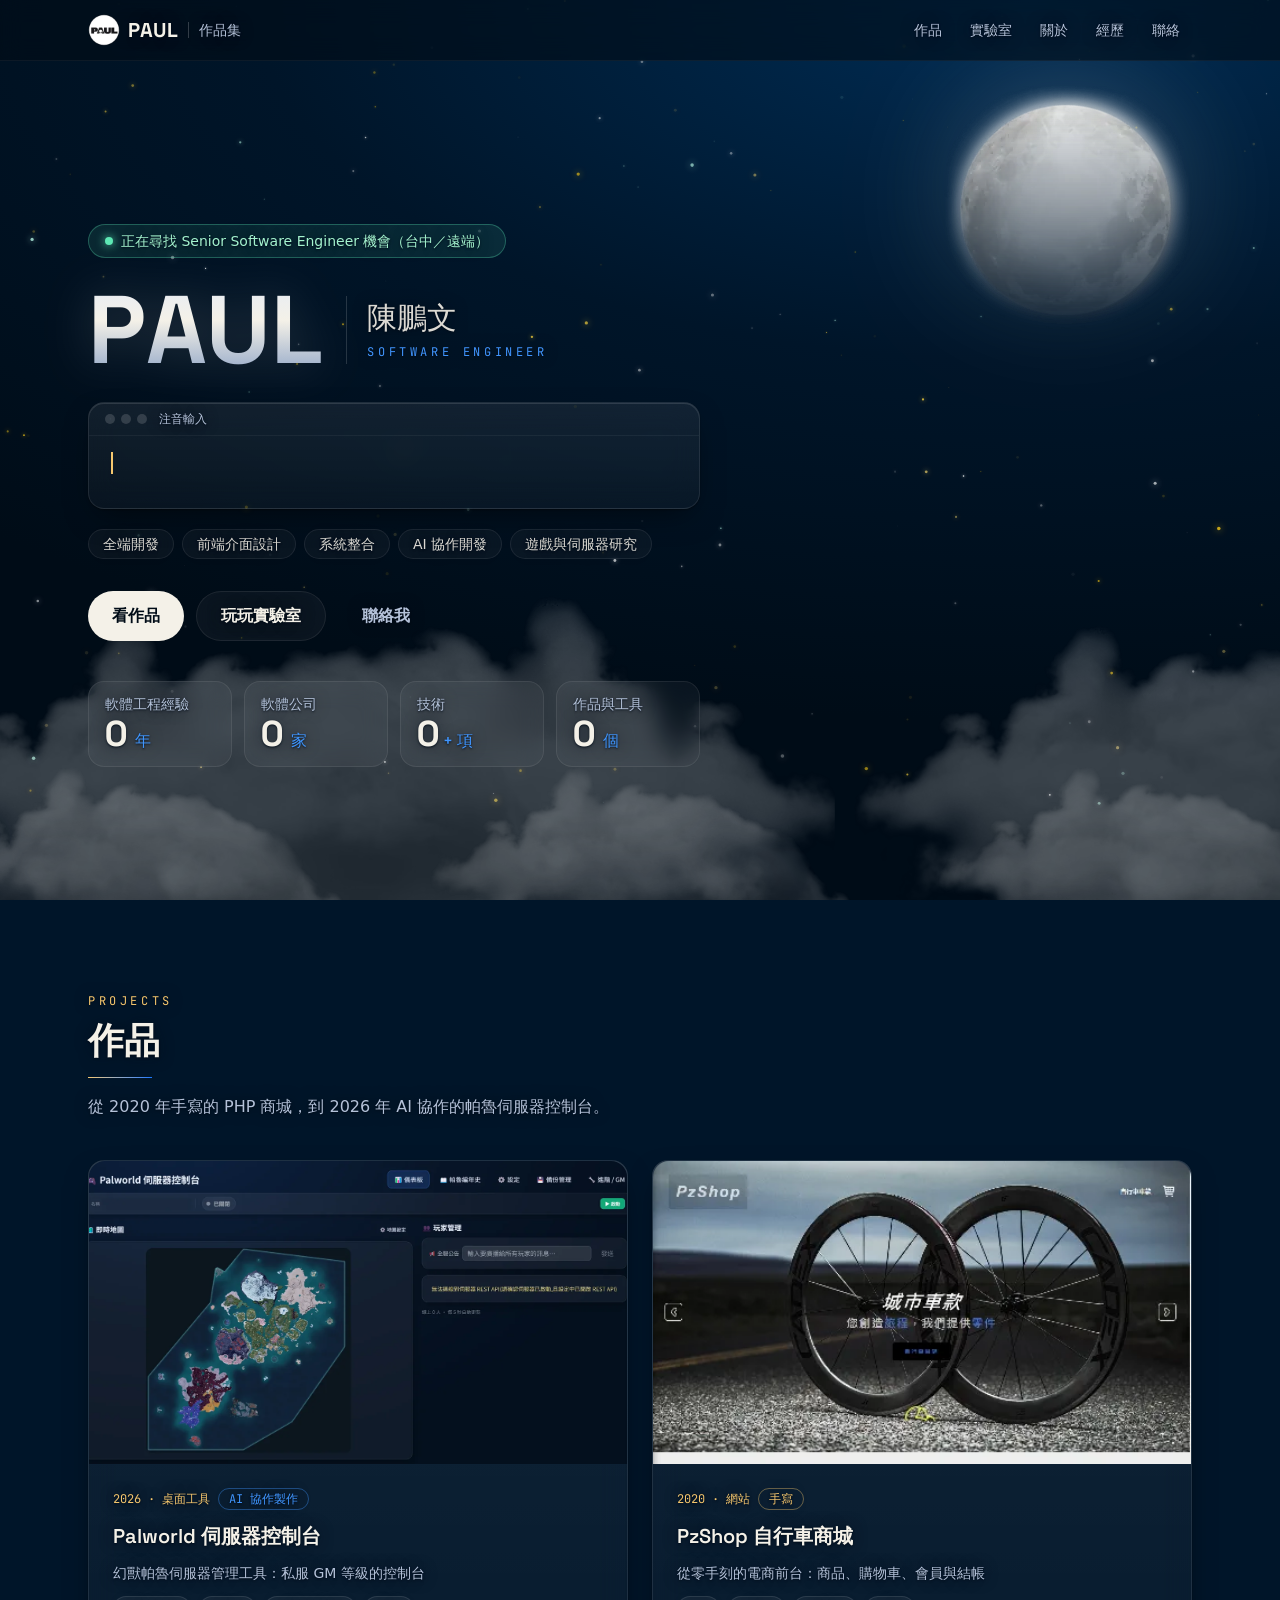
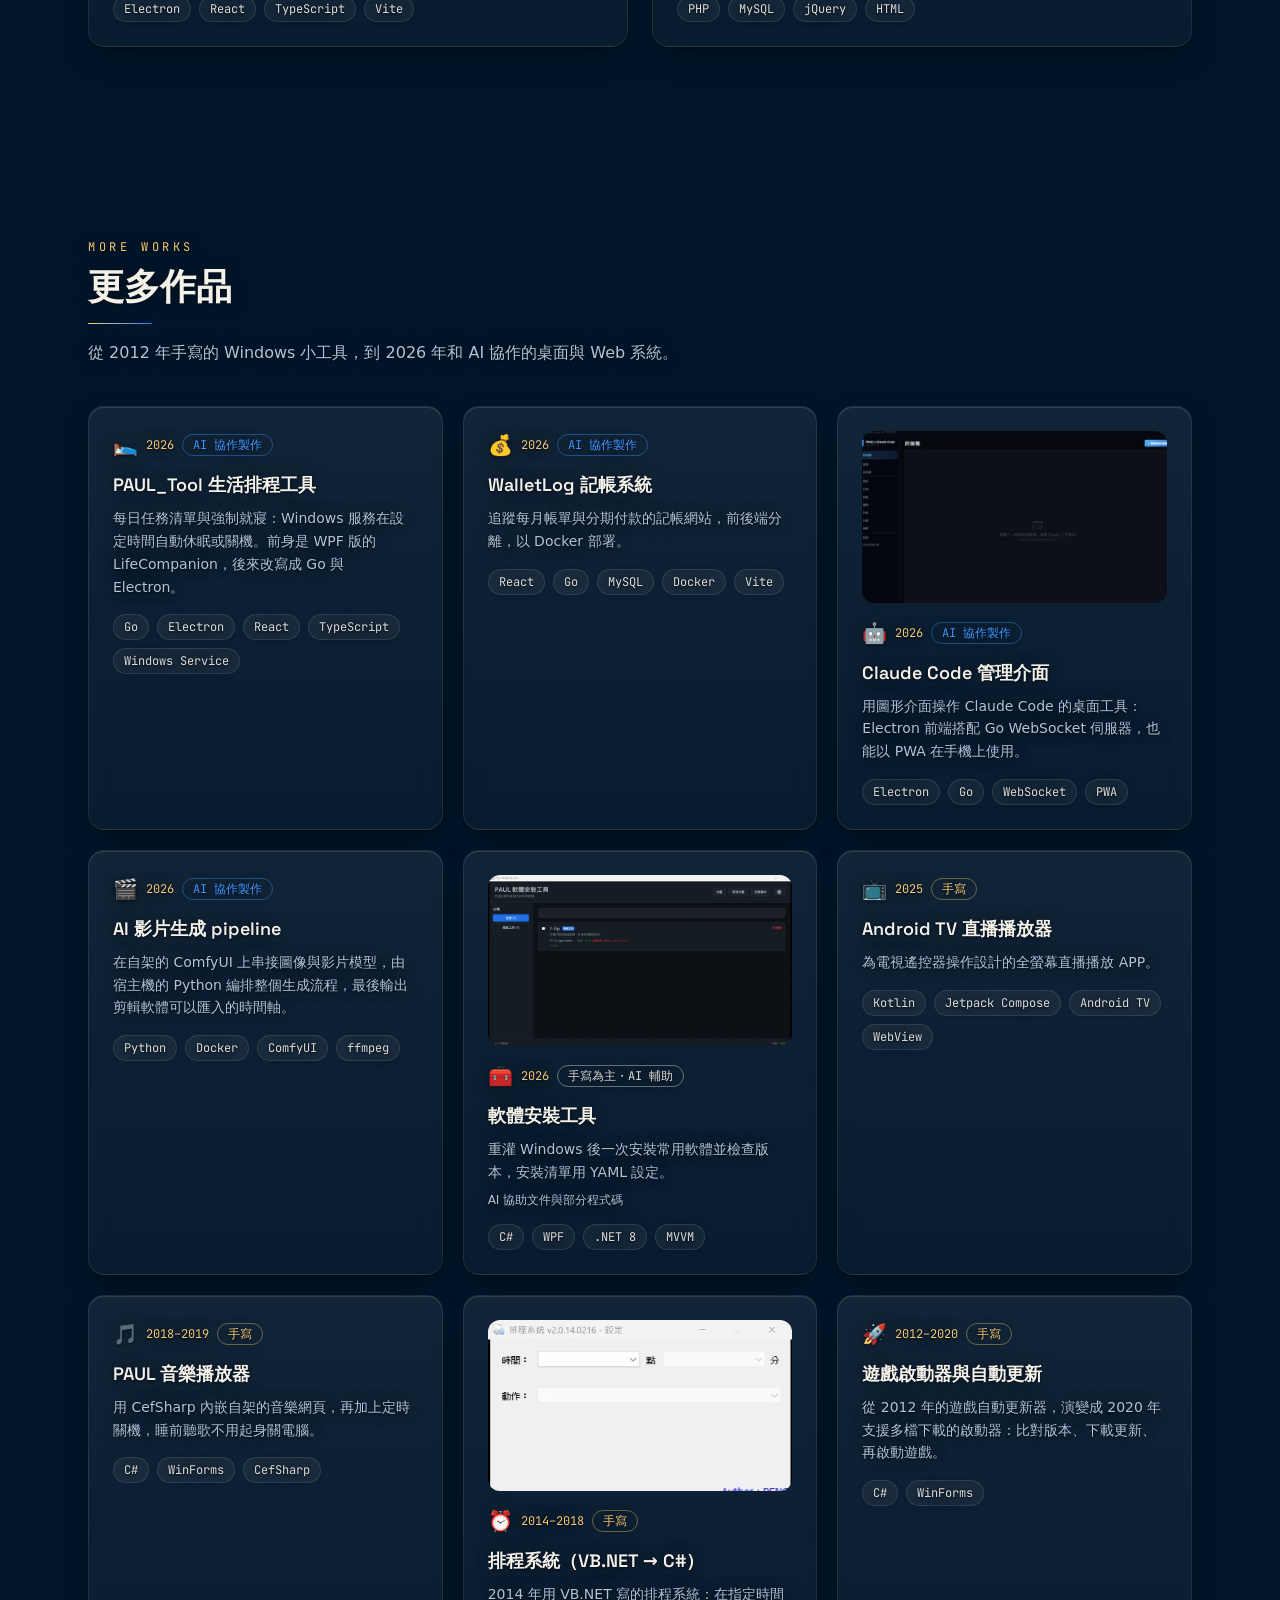
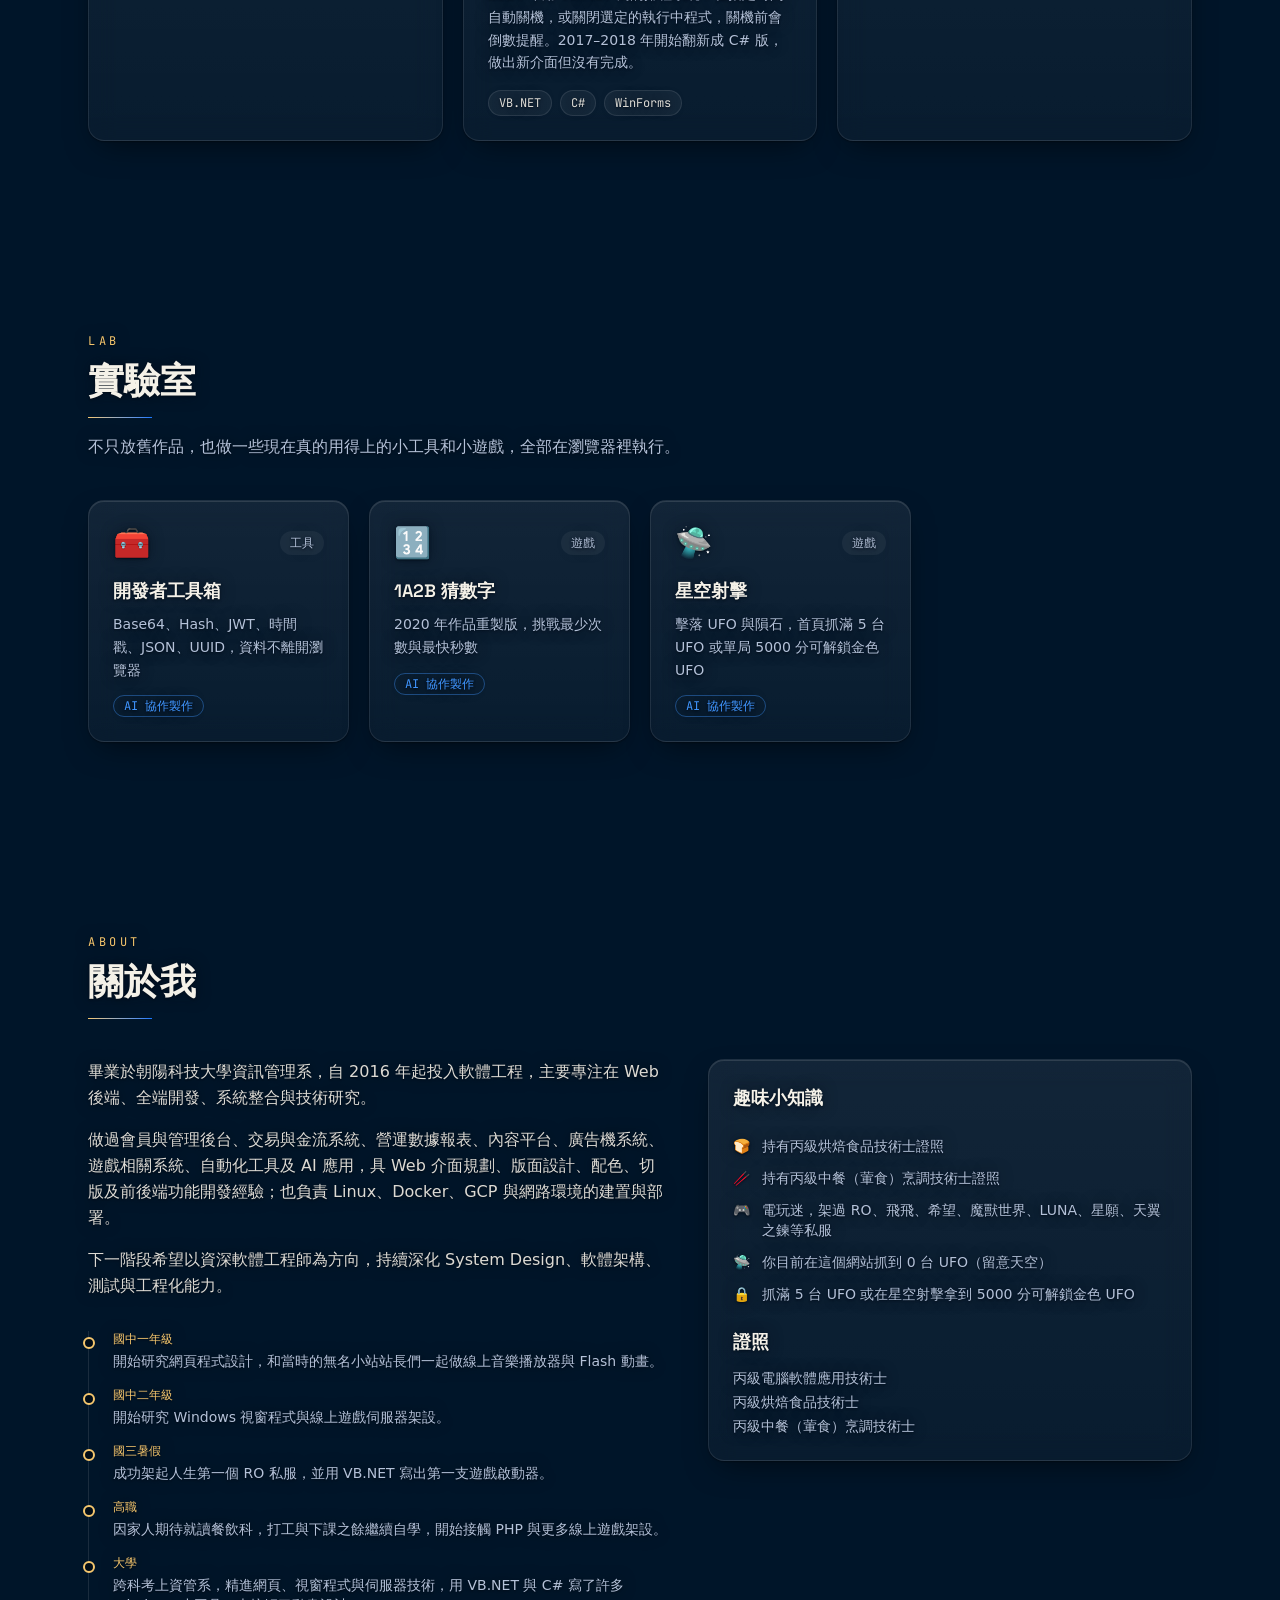
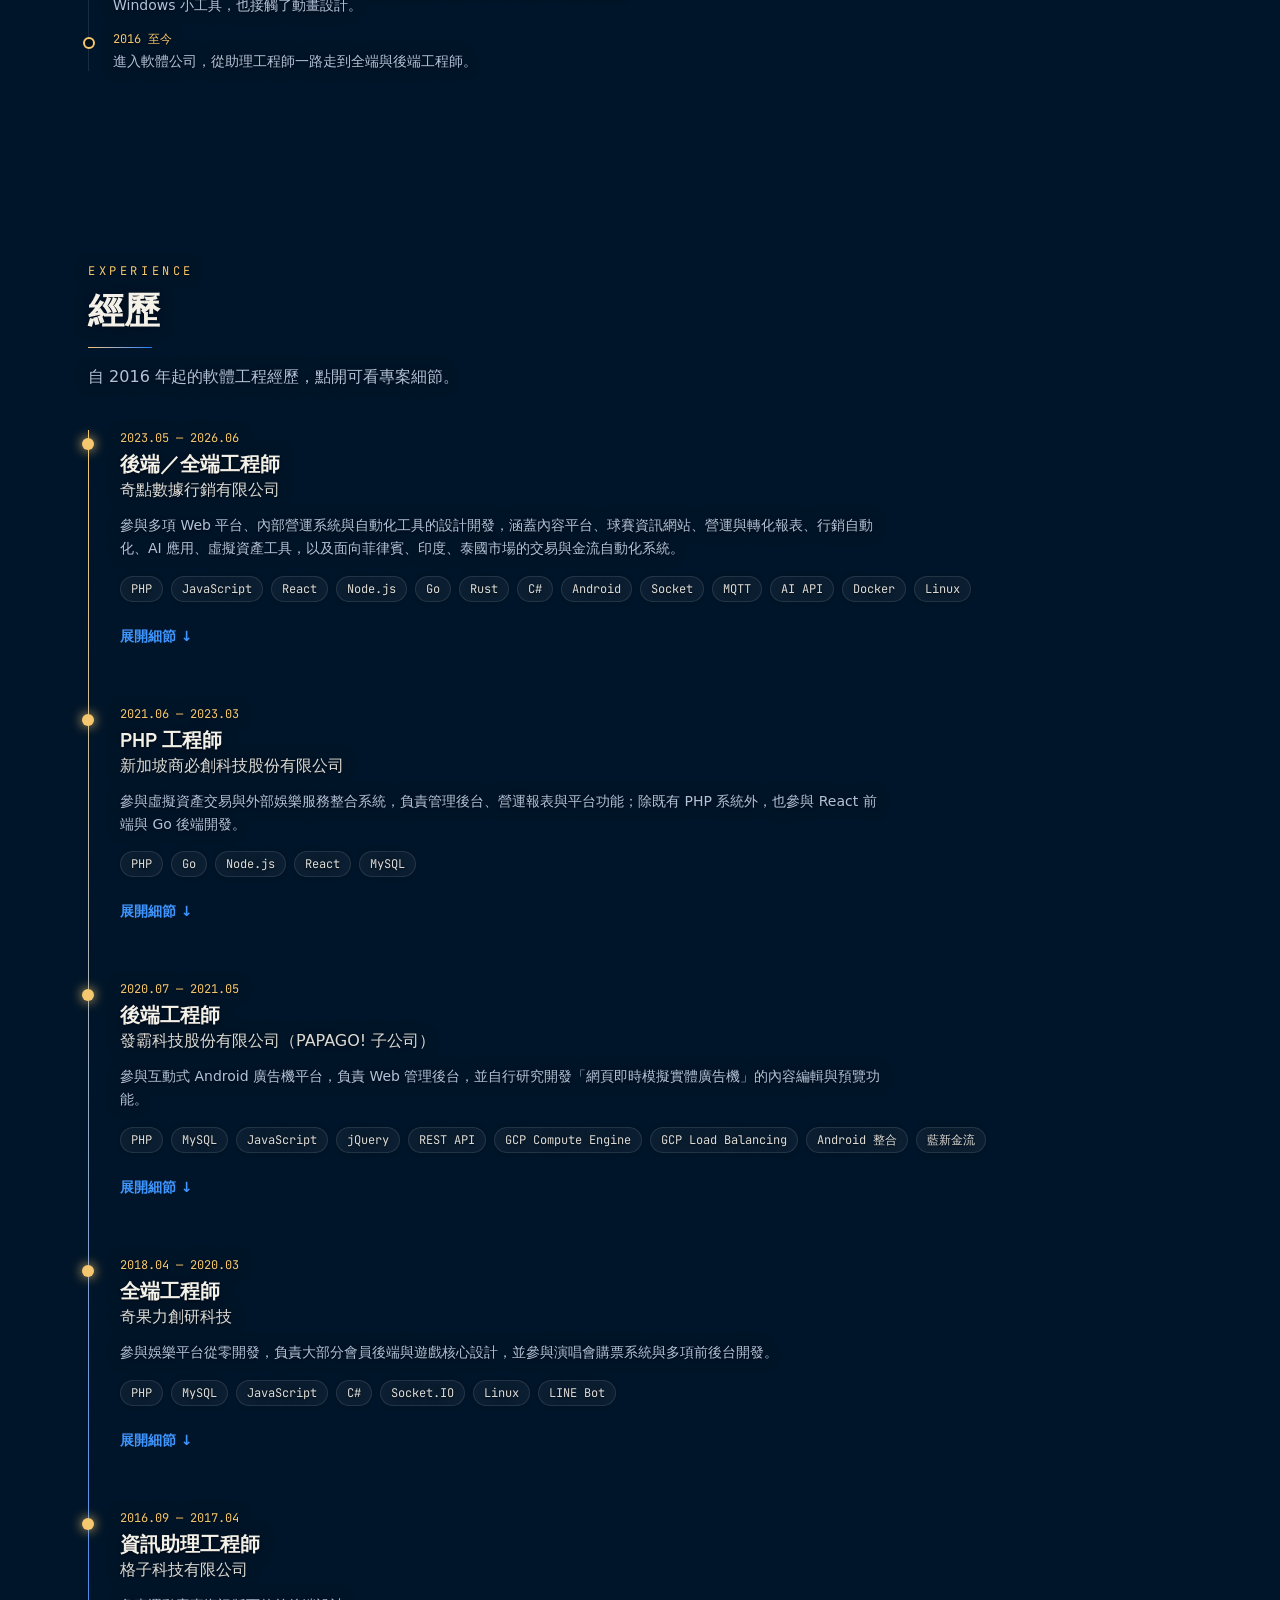
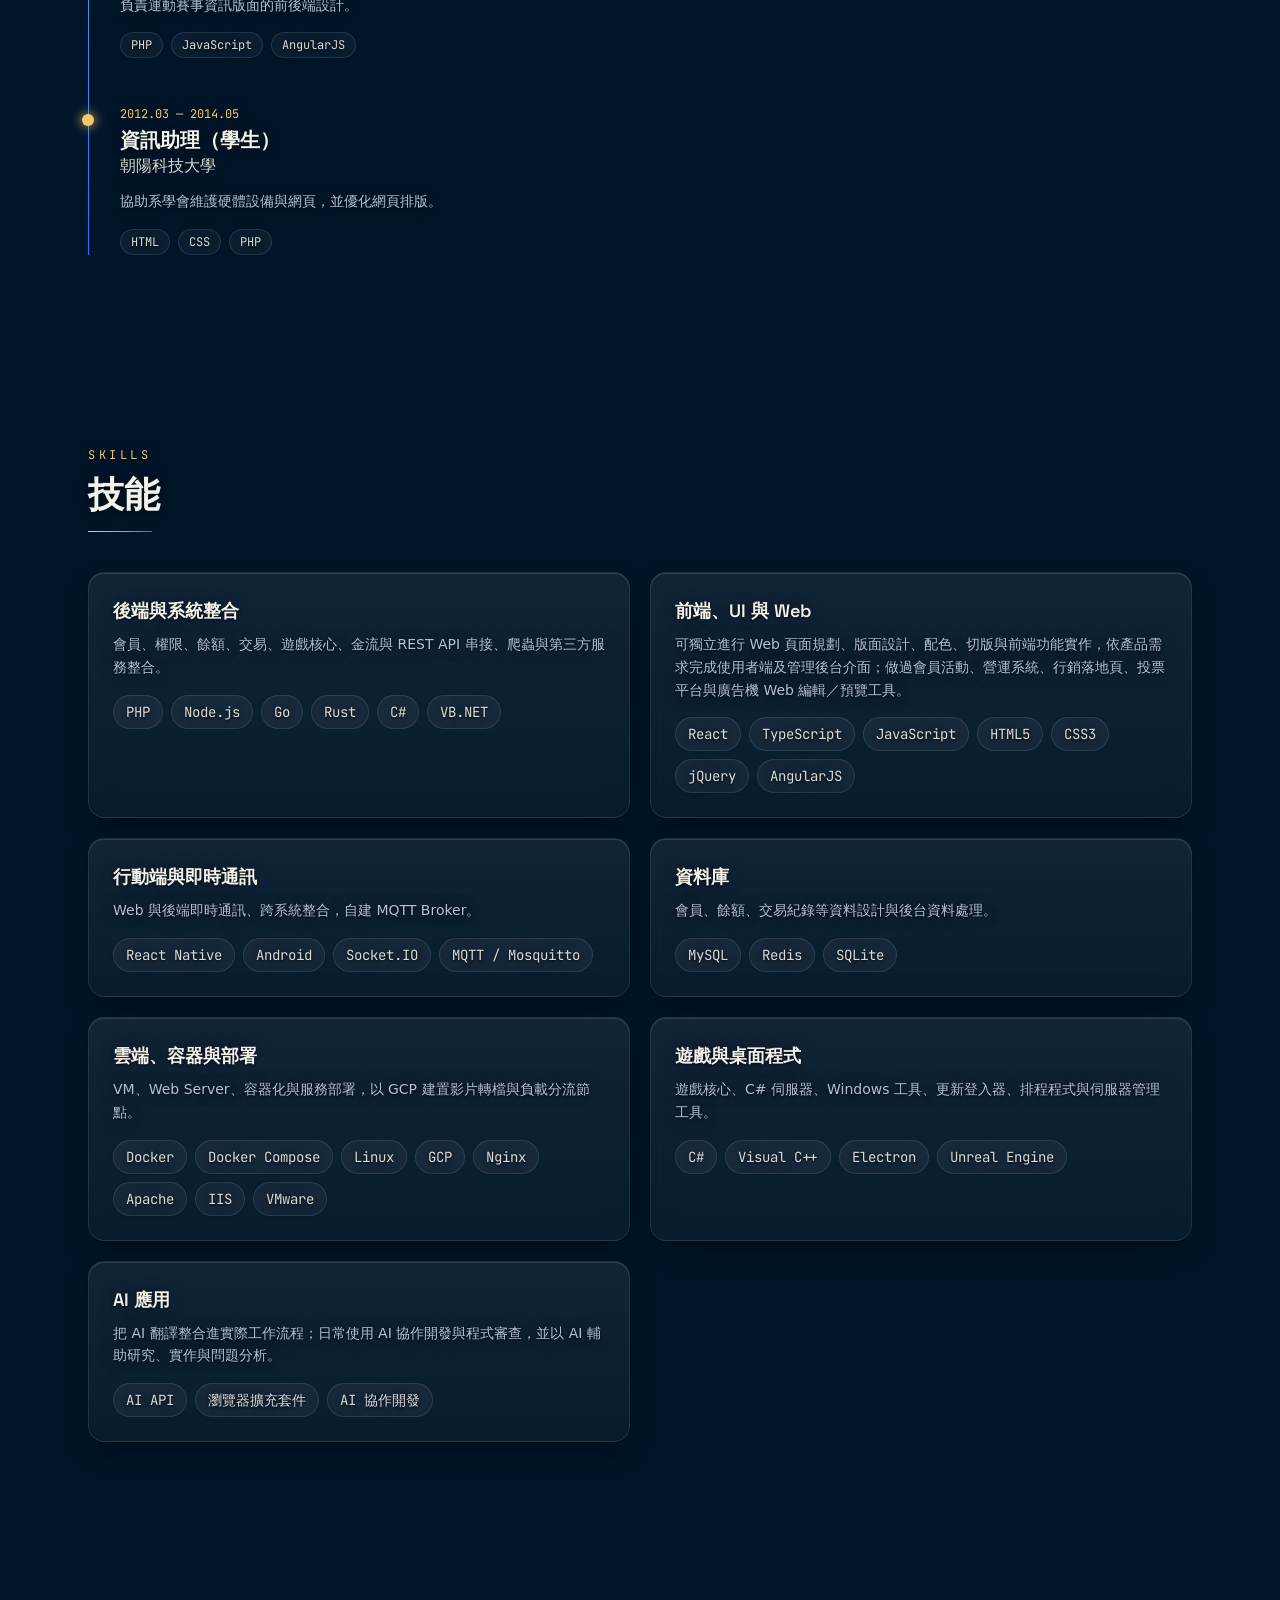
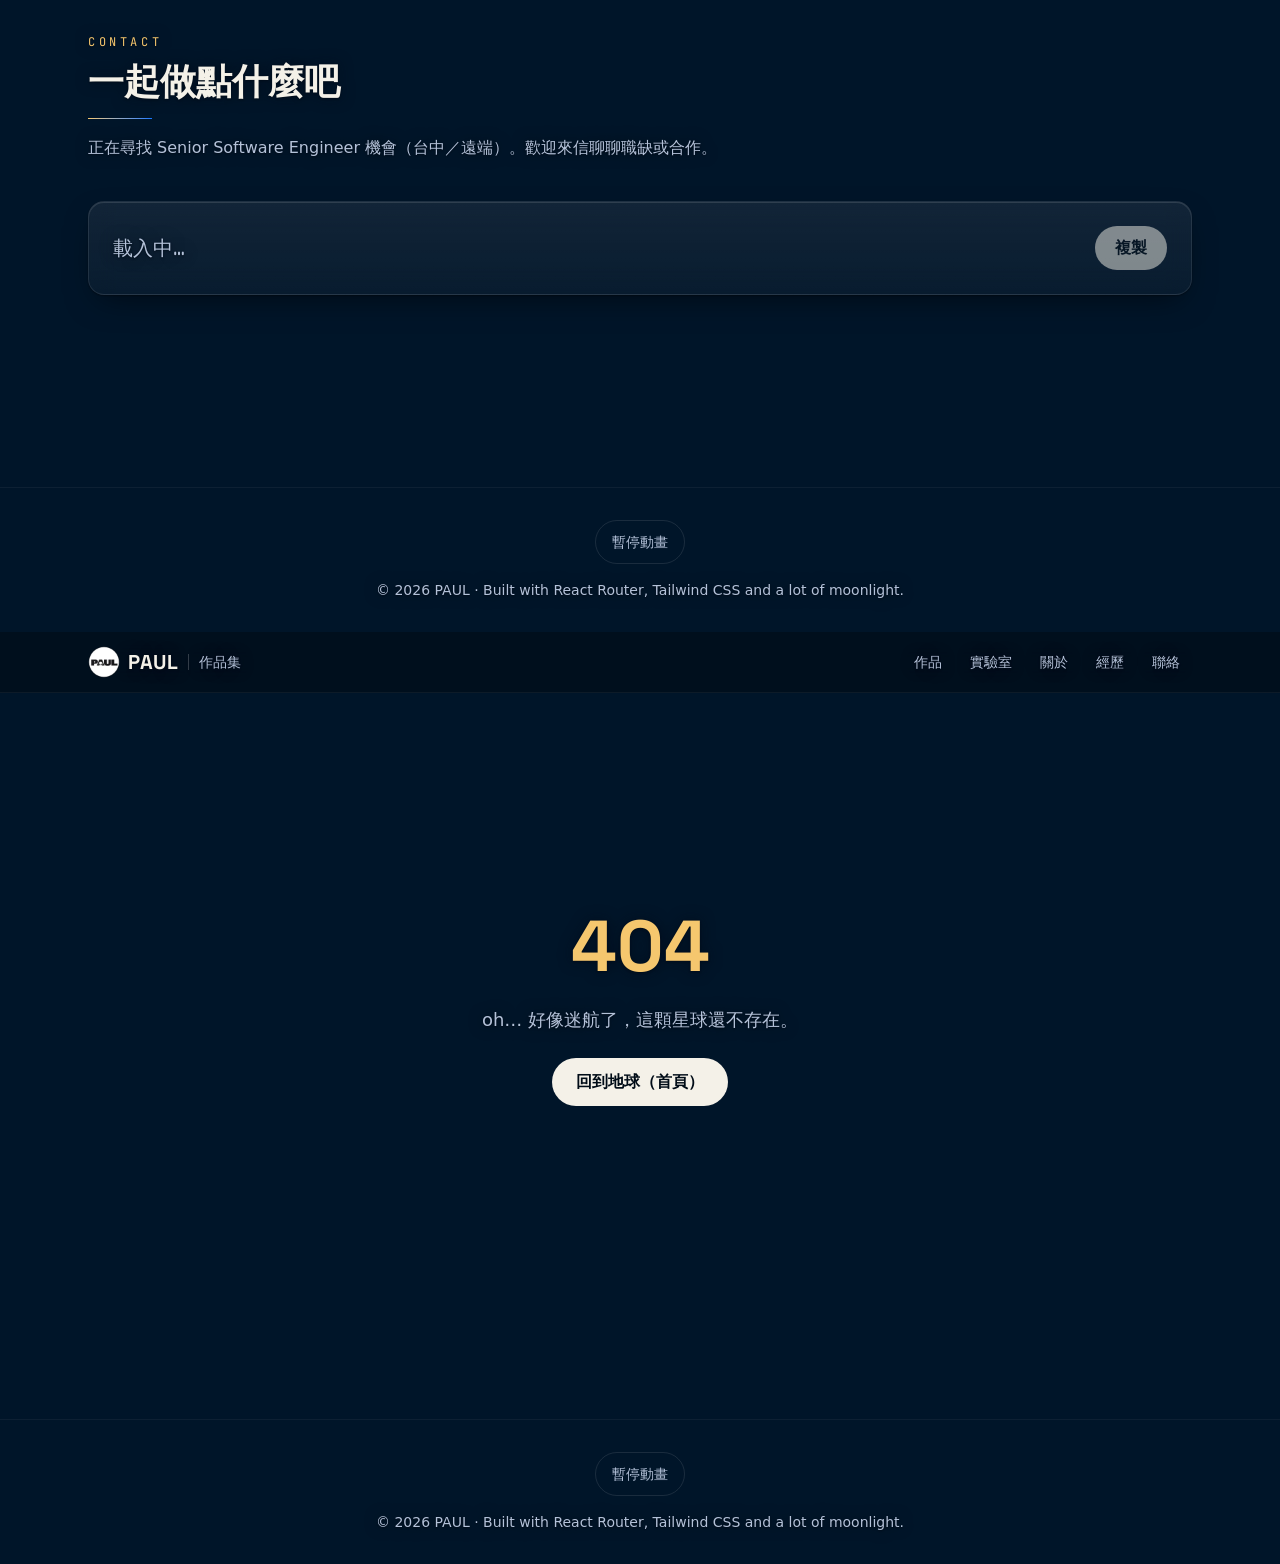
==== commit 33b77843: "deploy: 2026-10-09T07:35Z" ====
--- a/index.html
+++ b/index.html
@@ -1,4 +1,4 @@
-<!DOCTYPE html><html lang="zh-Hant-TW"><head><meta charSet="utf-8"/><meta name="viewport" content="width=device-width, initial-scale=1"/><link rel="preload" as="image" imageSrcSet="/images/moon-320.webp 320w, /images/moon.webp 640w" imageSizes="(min-width: 640px) min(36vw, 20rem), min(38vw, 10rem)" fetchPriority="high"/><link rel="preload" as="image" href="/images/logo-96.webp"/><meta name="theme-color" content="#001529"/><title>PAUL ｜ 作品集</title><meta name="description" content="PAUL（陳鵬文）的作品集：全端與後端工程、系統整合、遊戲與伺服器開發，以及線上小工具和小遊戲。"/><meta property="og:type" content="website"/><meta property="og:locale" content="zh_TW"/><meta property="og:site_name" content="PAUL"/><meta property="og:title" content="PAUL ｜ 作品集"/><meta property="og:description" content="PAUL（陳鵬文）的作品集：全端與後端工程、系統整合、遊戲與伺服器開發，以及線上小工具和小遊戲。"/><meta property="og:image" content="https://sp112907.github.io/og.png"/><meta property="og:image:width" content="1200"/><meta property="og:image:height" content="630"/><meta property="og:image:alt" content="PAUL 作品集"/><meta name="twitter:card" content="summary_large_image"/><meta property="og:url" content="https://sp112907.github.io/"/><link rel="canonical" href="https://sp112907.github.io/"/><link rel="icon" href="/favicon.png" type="image/png"/><link rel="apple-touch-icon" href="/favicon.png"/><link rel="modulepreload" href="/assets/manifest-db0babaa.js"/><link rel="modulepreload" href="/assets/entry.client-B5BqJ0xN.js"/><link rel="modulepreload" href="/assets/jsx-runtime-Ch9_1wX5.js"/><link rel="modulepreload" href="/assets/react-dom-DnBz4KIt.js"/><link rel="modulepreload" href="/assets/root-DxanGWFf.js"/><link rel="modulepreload" href="/assets/site-DSFREZqV.js"/><link rel="modulepreload" href="/assets/use-motion-allowed-De_7IsXq.js"/><link rel="modulepreload" href="/assets/profile-D3QB4Gcu.js"/><link rel="modulepreload" href="/assets/moon-layout-Ddujqy3C.js"/><link rel="modulepreload" href="/assets/use-scroll-lock-DDJBdX3m.js"/><link rel="modulepreload" href="/assets/storage-DFMcvQ_6.js"/><link rel="modulepreload" href="/assets/home-K781HpJ7.js"/><link rel="modulepreload" href="/assets/golden-5QnVuSSo.js"/><link rel="modulepreload" href="/assets/ufo-store-_b0MucqN.js"/><link rel="modulepreload" href="/assets/use-copy-CxcpU2Ex.js"/><link rel="modulepreload" href="/assets/projects-CfiEbK-U.js"/><link rel="modulepreload" href="/assets/authorship-badge-DX_GF0R2.js"/><link rel="modulepreload" href="/assets/lab-CyisAGn5.js"/><link rel="modulepreload" href="/assets/seo-BEEh9Qex.js"/><script>try{if(localStorage.getItem("paul:motion-paused")==="1")document.documentElement.dataset.motion="paused"}catch(e){}</script><link rel="stylesheet" href="/assets/root-BifE_2GY.css"/></head><body><a href="#main" class="sr-only focus:not-sr-only focus:fixed focus:left-4 focus:top-4 focus:z-50 focus:rounded-md focus:bg-night-800 focus:px-4 focus:py-2">跳到主要內容</a><div aria-hidden="true" class="pointer-events-none fixed inset-0 -z-10 overflow-hidden bg-[radial-gradient(120%_80%_at_80%_0%,#002d55_0%,#001529_50%,#000c17_100%)]"><canvas class="absolute inset-0 h-full w-full"></canvas><div id="sky-flyers" class="absolute inset-0"></div><div class="absolute right-4 top-[4.75rem] z-[2] w-[38vw] max-w-[10rem] sm:right-[4vw] sm:top-[6vh] sm:w-[min(36vw,20rem)] sm:max-w-none"><div aria-hidden="true" class="absolute inset-[18%] rounded-full bg-night-900 shadow-[0_0_6px_2px_var(--color-night-900)]"></div><img id="night-moon" src="/images/moon.webp" srcSet="/images/moon-320.webp 320w, /images/moon.webp 640w" sizes="(min-width: 640px) min(36vw, 20rem), min(38vw, 10rem)" alt="" width="640" height="640" decoding="async" fetchPriority="high" class="relative block w-full drop-shadow-[0_0_60px_rgba(244,241,232,0.35)]"/></div></div><header class="sticky top-0 z-30 border-b border-white/5 bg-night-950/60 backdrop-blur-md"><div class="mx-auto flex max-w-6xl items-center justify-between gap-2 px-5 py-3 sm:gap-4 sm:px-6"><a aria-label="PAUL 作品集 首頁" class="shimmer flex min-h-11 shrink-0 items-center gap-2 font-display text-xl font-bold tracking-wide sm:min-h-0" href="/" data-discover="true"><img src="/images/logo-96.webp" alt="" width="32" height="32" class="h-8 w-8 rounded-full"/><span>PAUL</span><span aria-hidden="true" class="mx-0.5 h-4 w-px bg-white/20"></span><span class="font-sans text-sm font-medium tracking-normal text-muted">作品集</span></a><nav aria-label="主要導覽" class="hidden sm:block"><ul class="flex whitespace-nowrap text-sm sm:gap-1"><li><a href="/#projects" class="group block rounded-full px-2 py-2 text-muted sm:px-3 transition-colors hover:bg-white/5 hover:text-moon"><span class="shimmer-title">作品</span></a></li><li><a href="/#lab" class="group block rounded-full px-2 py-2 text-muted sm:px-3 transition-colors hover:bg-white/5 hover:text-moon"><span class="shimmer-title">實驗室</span></a></li><li><a href="/#about" class="group block rounded-full px-2 py-2 text-muted sm:px-3 transition-colors hover:bg-white/5 hover:text-moon"><span class="shimmer-title">關於</span></a></li><li><a href="/#experience" class="group block rounded-full px-2 py-2 text-muted sm:px-3 transition-colors hover:bg-white/5 hover:text-moon"><span class="shimmer-title">經歷</span></a></li><li><a href="/#contact" class="group block rounded-full px-2 py-2 text-muted sm:px-3 transition-colors hover:bg-white/5 hover:text-moon"><span class="shimmer-title">聯絡</span></a></li></ul></nav><button type="button" aria-label="開啟選單" aria-expanded="false" aria-controls="mobile-menu" class="glow-edge flex h-11 w-11 items-center justify-center rounded-full text-moon hover:bg-white/10 press:scale-[0.98] transition-transform sm:hidden"><svg aria-hidden="true" viewBox="0 0 24 24" width="24" height="24" fill="none" stroke="currentColor" stroke-width="2" stroke-linecap="round"><path d="M4 7h16M4 12h16M4 17h16"></path></svg></button><dialog id="mobile-menu" aria-label="選單" class="fixed inset-0 m-0 h-dvh max-h-none w-full max-w-none flex-col overscroll-contain border-0 bg-night-900/90 p-0 text-moon backdrop-blur-xl backdrop:bg-transparent open:flex sm:hidden"><div class="flex justify-end px-5 pt-3"><button type="button" aria-label="關閉選單" class="glow-edge flex h-11 w-11 items-center justify-center rounded-full text-moon hover:bg-white/10 press:scale-[0.98] transition-transform"><svg aria-hidden="true" viewBox="0 0 24 24" width="24" height="24" fill="none" stroke="currentColor" stroke-width="2" stroke-linecap="round"><path d="M6 6l12 12M18 6L6 18"></path></svg></button></div><nav aria-label="手機導覽" class="flex flex-1 flex-col justify-center px-8"><ul class="space-y-2"><li><a href="/#projects" style="--menu-i:0" class="group flex min-h-11 items-center py-2 font-display text-3xl font-bold text-moon hover:text-star press:scale-[0.98] transition-transform menu-stagger"><span class="shimmer-title">作品</span></a></li><li><a href="/#lab" style="--menu-i:1" class="group flex min-h-11 items-center py-2 font-display text-3xl font-bold text-moon hover:text-star press:scale-[0.98] transition-transform menu-stagger"><span class="shimmer-title">實驗室</span></a></li><li><a href="/#about" style="--menu-i:2" class="group flex min-h-11 items-center py-2 font-display text-3xl font-bold text-moon hover:text-star press:scale-[0.98] transition-transform menu-stagger"><span class="shimmer-title">關於</span></a></li><li><a href="/#experience" style="--menu-i:3" class="group flex min-h-11 items-center py-2 font-display text-3xl font-bold text-moon hover:text-star press:scale-[0.98] transition-transform menu-stagger"><span class="shimmer-title">經歷</span></a></li><li><a href="/#contact" style="--menu-i:4" class="group flex min-h-11 items-center py-2 font-display text-3xl font-bold text-moon hover:text-star press:scale-[0.98] transition-transform menu-stagger"><span class="shimmer-title">聯絡</span></a></li></ul></nav><div class="px-8 pb-10"><p class="inline-flex items-center gap-2 rounded-full border border-emerald-300/30 bg-emerald-300/10 px-4 py-1.5 text-sm text-emerald-200"><span aria-hidden="true" class="h-2 w-2 shrink-0 rounded-full bg-emerald-300 shadow-[0_0_10px] shadow-emerald-300"></span>正在尋找 Senior Software Engineer 機會（台中／遠端）</p></div></dialog></div></header><main id="main" class="mx-auto max-w-6xl px-5 sm:px-6"><section aria-labelledby="hero-title" class="grid gap-10 pt-[13rem] pb-16 sm:pt-24 lg:min-h-[calc(100dvh-4rem)] lg:grid-cols-[minmax(0,1.15fr)_minmax(0,0.85fr)] lg:items-center"><div class="min-w-0"><p class="mb-6 inline-flex w-fit items-center gap-2 rounded-full border border-emerald-300/30 bg-emerald-300/10 px-4 py-1.5 text-sm text-emerald-200"><span aria-hidden="true" class="h-2 w-2 rounded-full bg-emerald-300 shadow-[0_0_10px] shadow-emerald-300"></span>正在尋找 Senior Software Engineer 機會（台中／遠端）</p><h1 id="hero-title" class="font-display font-bold tracking-tight"><span class="sr-only">PAUL 陳鵬文</span><span aria-hidden="true" class="flex flex-col items-start gap-3 sm:flex-row sm:items-center sm:gap-6"><span class="hero-wordmark text-6xl leading-none sm:text-7xl lg:text-8xl"><span class="hero-letter" style="--i:0">P</span><span class="hero-letter" style="--i:1">A</span><span class="hero-letter" style="--i:2">U</span><span class="hero-letter" style="--i:3">L</span><span class="hero-shine"><span>P</span><span>A</span><span>U</span><span>L</span></span></span><span class="flex flex-col gap-2 border-white/15 sm:border-l sm:py-1 sm:pl-5"><span class="font-sans text-2xl font-medium tracking-normal text-moon/90 sm:text-3xl">陳鵬文</span><span class="font-mono text-xs font-normal uppercase tracking-[0.3em] text-ice">Software Engineer</span></span></span></h1><div class="mt-6 max-w-2xl"><span class="sr-only">嗨！我是 PAUL，一個從架設遊戲私服走進軟體工程的工程師</span><div aria-hidden="true" class="glass-card glass-card--static z-10 rounded-2xl"><div class="flex items-center gap-2 border-b border-white/5 px-4 py-2 text-xs text-muted"><span class="flex gap-1.5"><span class="h-2.5 w-2.5 rounded-full bg-white/15"></span><span class="h-2.5 w-2.5 rounded-full bg-white/15"></span><span class="h-2.5 w-2.5 rounded-full bg-white/15"></span></span><span class="ml-1">注音輸入</span></div><div class="relative min-h-[5.5rem] px-4 py-3 font-mono text-lg text-moon/90 sm:min-h-[4.5rem] sm:px-5 sm:text-xl"><span data-ime="committed"></span><span class="caret ml-0.5 inline-block h-[1.1em] w-[2px] translate-y-[0.2em] bg-star"></span></div></div></div><ul class="mt-5 flex flex-wrap gap-2"><li class="glass glow-edge glow-edge--sm rounded-full px-3.5 py-1 text-sm text-moon/90">全端開發</li><li class="glass glow-edge glow-edge--sm rounded-full px-3.5 py-1 text-sm text-moon/90">前端介面設計</li><li class="glass glow-edge glow-edge--sm rounded-full px-3.5 py-1 text-sm text-moon/90">系統整合</li><li class="glass glow-edge glow-edge--sm rounded-full px-3.5 py-1 text-sm text-moon/90">AI 協作開發</li><li class="glass glow-edge glow-edge--sm rounded-full px-3.5 py-1 text-sm text-moon/90">遊戲與伺服器研究</li></ul><div class="mt-8 flex flex-wrap gap-3"><a href="/#projects" class="inline-flex min-h-11 items-center rounded-full px-6 py-3 font-semibold transition-[color,background-color,scale] press:scale-[0.98] group bg-moon text-night-950 hover:bg-white"><span class="shimmer-title shimmer--on-light">看作品</span></a><a href="/#lab" class="inline-flex min-h-11 items-center rounded-full px-6 py-3 font-semibold transition-[color,background-color,scale] press:scale-[0.98] group glass glow-edge hover:bg-white/10"><span class="shimmer-title">玩玩實驗室</span></a><a href="/#contact" class="inline-flex min-h-11 items-center rounded-full px-6 py-3 font-semibold transition-[color,background-color,scale] press:scale-[0.98] shimmer text-muted underline-offset-4 hover:text-moon hover:underline">聯絡我</a></div><dl class="mt-10 grid max-w-2xl grid-cols-2 gap-3 sm:grid-cols-4"><div class="glass glow-edge rounded-2xl px-4 py-3"><dt class="text-sm text-muted">軟體工程經驗</dt><dd class="font-display text-3xl font-bold tabular-nums text-moon sm:text-4xl"><span aria-hidden="true" data-count="animated">0<span class="ml-1 text-base font-medium text-ice"> 年</span></span><span class="sr-only">10 年</span></dd></div><div class="glass glow-edge rounded-2xl px-4 py-3"><dt class="text-sm text-muted">軟體公司</dt><dd class="font-display text-3xl font-bold tabular-nums text-moon sm:text-4xl"><span aria-hidden="true" data-count="animated">0<span class="ml-1 text-base font-medium text-ice"> 家</span></span><span class="sr-only">5 家</span></dd></div><div class="glass glow-edge rounded-2xl px-4 py-3"><dt class="text-sm text-muted">技術</dt><dd class="font-display text-3xl font-bold tabular-nums text-moon sm:text-4xl"><span aria-hidden="true" data-count="animated">0<span class="ml-1 text-base font-medium text-ice">+ 項</span></span><span class="sr-only">35+ 項</span></dd></div><div class="glass glow-edge rounded-2xl px-4 py-3"><dt class="text-sm text-muted">作品與工具</dt><dd class="font-display text-3xl font-bold tabular-nums text-moon sm:text-4xl"><span aria-hidden="true" data-count="animated">0<span class="ml-1 text-base font-medium text-ice"> 個</span></span><span class="sr-only">5 個</span></dd></div></dl></div><div aria-hidden="true" class="hidden lg:block"></div></section><section id="projects" aria-labelledby="projects-title" class="py-16 sm:py-24"><header data-reveal="" class="mb-8 max-w-2xl sm:mb-10"><p class="font-mono text-xs uppercase tracking-[0.3em] text-star">Projects</p><h2 id="projects-title" class="mt-3 font-display text-2xl font-bold sm:text-4xl">作品</h2><span aria-hidden="true" class="section-rule mt-4 block h-px w-16 bg-gradient-to-r from-star to-brand"></span><p class="mt-4 leading-relaxed text-muted">從 2020 年手寫的 PHP 商城，到 2026 年 AI 協作的帕魯伺服器控制台。</p></header><ul class="grid gap-6 sm:grid-cols-2"><li data-reveal="" style="--reveal-i:0"><a class="group glass-card block h-full rounded-2xl press:scale-[0.99]" href="/projects/palserver/" data-discover="true"><div class="overflow-hidden rounded-t-2xl"><img src="/images/projects/palserver/dashboard.webp" alt="" loading="lazy" decoding="async" width="1440" height="771" class="aspect-video w-full object-cover object-top transition-transform duration-500 group-hover:scale-105 motion-reduce:transition-none motion-reduce:group-hover:scale-100"/></div><div class="space-y-3 p-4 sm:p-6"><p class="flex flex-wrap items-center gap-2 font-mono text-xs text-star">2026<!-- --> · <!-- -->桌面工具<span data-authorship="ai" class="inline-block rounded-full border px-2.5 py-0.5 font-mono text-xs border-ice/40 text-ice">AI 協作製作</span></p><h3 class="shimmer-title w-fit font-display text-xl font-semibold">Palworld 伺服器控制台</h3><p class="text-sm leading-relaxed text-muted">幻獸帕魯伺服器管理工具：私服 GM 等級的控制台</p><ul aria-label="Palworld 伺服器控制台 使用技術" class="flex flex-wrap gap-2"><li class="glow-edge glow-edge--sm rounded-full border border-white/10 bg-white/5 font-mono text-moon/90 px-2.5 py-1 text-xs">Electron</li><li class="glow-edge glow-edge--sm rounded-full border border-white/10 bg-white/5 font-mono text-moon/90 px-2.5 py-1 text-xs">React</li><li class="glow-edge glow-edge--sm rounded-full border border-white/10 bg-white/5 font-mono text-moon/90 px-2.5 py-1 text-xs">TypeScript</li><li class="glow-edge glow-edge--sm rounded-full border border-white/10 bg-white/5 font-mono text-moon/90 px-2.5 py-1 text-xs">Vite</li></ul></div></a></li><li data-reveal="" style="--reveal-i:1"><a class="group glass-card block h-full rounded-2xl press:scale-[0.99]" href="/projects/pzshop/" data-discover="true"><div class="overflow-hidden rounded-t-2xl"><img src="/images/projects/pzshop.webp" alt="" loading="lazy" decoding="async" width="480" height="393" class="aspect-video w-full object-cover object-top transition-transform duration-500 group-hover:scale-105 motion-reduce:transition-none motion-reduce:group-hover:scale-100"/></div><div class="space-y-3 p-4 sm:p-6"><p class="flex flex-wrap items-center gap-2 font-mono text-xs text-star">2020<!-- --> · <!-- -->網站<span data-authorship="hand" class="inline-block rounded-full border px-2.5 py-0.5 font-mono text-xs border-star/40 text-star">手寫</span></p><h3 class="shimmer-title w-fit font-display text-xl font-semibold">PzShop 自行車商城</h3><p class="text-sm leading-relaxed text-muted">從零手刻的電商前台：商品、購物車、會員與結帳</p><ul aria-label="PzShop 自行車商城 使用技術" class="flex flex-wrap gap-2"><li class="glow-edge glow-edge--sm rounded-full border border-white/10 bg-white/5 font-mono text-moon/90 px-2.5 py-1 text-xs">PHP</li><li class="glow-edge glow-edge--sm rounded-full border border-white/10 bg-white/5 font-mono text-moon/90 px-2.5 py-1 text-xs">MySQL</li><li class="glow-edge glow-edge--sm rounded-full border border-white/10 bg-white/5 font-mono text-moon/90 px-2.5 py-1 text-xs">jQuery</li><li class="glow-edge glow-edge--sm rounded-full border border-white/10 bg-white/5 font-mono text-moon/90 px-2.5 py-1 text-xs">HTML</li></ul></div></a></li></ul></section><section id="lab" aria-labelledby="lab-title" class="py-16 sm:py-24"><header data-reveal="" class="mb-8 max-w-2xl sm:mb-10"><p class="font-mono text-xs uppercase tracking-[0.3em] text-star">Lab</p><h2 id="lab-title" class="mt-3 font-display text-2xl font-bold sm:text-4xl">實驗室</h2><span aria-hidden="true" class="section-rule mt-4 block h-px w-16 bg-gradient-to-r from-star to-brand"></span><p class="mt-4 leading-relaxed text-muted">不只放舊作品，也做一些現在真的用得上的小工具和小遊戲，全部在瀏覽器裡執行。</p></header><ul class="grid gap-5 sm:grid-cols-2 lg:grid-cols-4"><li data-reveal="" style="--reveal-i:0"><article class="glass-card h-full rounded-2xl p-4 sm:p-6 press-within:scale-[0.99]"><a class="group block h-full" href="/lab/devtools/" data-discover="true"><div class="flex items-center justify-between"><span aria-hidden="true" class="text-3xl">🧰</span><span class="rounded-full bg-white/5 px-2.5 py-1 font-mono text-xs text-muted">工具</span></div><h3 class="shimmer-title mt-4 w-fit font-display text-lg font-semibold">開發者工具箱</h3><p class="mt-2 text-sm leading-relaxed text-muted">Base64、Hash、JWT、時間戳、JSON、UUID，資料不離開瀏覽器</p><div class="mt-3"><span data-authorship="ai" class="inline-block rounded-full border px-2.5 py-0.5 font-mono text-xs border-ice/40 text-ice">AI 協作製作</span></div></a></article></li><li data-reveal="" style="--reveal-i:1"><article class="glass-card h-full rounded-2xl p-4 sm:p-6 press-within:scale-[0.99]"><a class="group block h-full" href="/lab/1a2b/" data-discover="true"><div class="flex items-center justify-between"><span aria-hidden="true" class="text-3xl">🔢</span><span class="rounded-full bg-white/5 px-2.5 py-1 font-mono text-xs text-muted">遊戲</span></div><h3 class="shimmer-title mt-4 w-fit font-display text-lg font-semibold">1A2B 猜數字</h3><p class="mt-2 text-sm leading-relaxed text-muted">2020 年作品重製版，挑戰最少次數與最快秒數</p><div class="mt-3"><span data-authorship="ai" class="inline-block rounded-full border px-2.5 py-0.5 font-mono text-xs border-ice/40 text-ice">AI 協作製作</span></div></a></article></li><li data-reveal="" style="--reveal-i:2"><article class="glass-card h-full rounded-2xl p-4 sm:p-6 press-within:scale-[0.99]"><a class="group block h-full" href="/lab/star-shooter/" data-discover="true"><div class="flex items-center justify-between"><span aria-hidden="true" class="text-3xl">🛸</span><span class="rounded-full bg-white/5 px-2.5 py-1 font-mono text-xs text-muted">遊戲</span></div><h3 class="shimmer-title mt-4 w-fit font-display text-lg font-semibold">星空射擊</h3><p class="mt-2 text-sm leading-relaxed text-muted">擊落 UFO 與隕石，首頁抓滿 5 台 UFO 或單局 5000 分可解鎖金色 UFO</p><div class="mt-3"><span data-authorship="ai" class="inline-block rounded-full border px-2.5 py-0.5 font-mono text-xs border-ice/40 text-ice">AI 協作製作</span></div></a></article></li></ul></section><section id="about" aria-labelledby="about-title" class="py-16 sm:py-24"><header data-reveal="" class="mb-8 max-w-2xl sm:mb-10"><p class="font-mono text-xs uppercase tracking-[0.3em] text-star">About</p><h2 id="about-title" class="mt-3 font-display text-2xl font-bold sm:text-4xl">關於我</h2><span aria-hidden="true" class="section-rule mt-4 block h-px w-16 bg-gradient-to-r from-star to-brand"></span></header><div class="grid gap-10 lg:grid-cols-[1.2fr_1fr]"><div class="space-y-4 leading-relaxed text-moon/90"><p>畢業於朝陽科技大學資訊管理系，自 2016 年起投入軟體工程，主要專注在 Web 後端、全端開發、系統整合與技術研究。</p><p>做過會員與管理後台、交易與金流系統、營運數據報表、內容平台、廣告機系統、遊戲相關系統、自動化工具及 AI 應用，具 Web 介面規劃、版面設計、配色、切版及前後端功能開發經驗；也負責 Linux、Docker、GCP 與網路環境的建置與部署。</p><p>下一階段希望以資深軟體工程師為方向，持續深化 System Design、軟體架構、測試與工程化能力。</p><ol class="mt-8 space-y-4 border-l border-white/10 pl-6"><li class="relative"><span aria-hidden="true" class="absolute -left-[1.85rem] top-1.5 h-3 w-3 rounded-full border-2 border-star bg-night-950"></span><p class="font-mono text-xs text-star">國中一年級</p><p class="mt-1 text-sm text-muted">開始研究網頁程式設計，和當時的無名小站站長們一起做線上音樂播放器與 Flash 動畫。</p></li><li class="relative"><span aria-hidden="true" class="absolute -left-[1.85rem] top-1.5 h-3 w-3 rounded-full border-2 border-star bg-night-950"></span><p class="font-mono text-xs text-star">國中二年級</p><p class="mt-1 text-sm text-muted">開始研究 Windows 視窗程式與線上遊戲伺服器架設。</p></li><li class="relative"><span aria-hidden="true" class="absolute -left-[1.85rem] top-1.5 h-3 w-3 rounded-full border-2 border-star bg-night-950"></span><p class="font-mono text-xs text-star">國三暑假</p><p class="mt-1 text-sm text-muted">成功架起人生第一個 RO 私服，並用 VB.NET 寫出第一支遊戲啟動器。</p></li><li class="relative"><span aria-hidden="true" class="absolute -left-[1.85rem] top-1.5 h-3 w-3 rounded-full border-2 border-star bg-night-950"></span><p class="font-mono text-xs text-star">高職</p><p class="mt-1 text-sm text-muted">因家人期待就讀餐飲科，打工與下課之餘繼續自學，開始接觸 PHP 與更多線上遊戲架設。</p></li><li class="relative"><span aria-hidden="true" class="absolute -left-[1.85rem] top-1.5 h-3 w-3 rounded-full border-2 border-star bg-night-950"></span><p class="font-mono text-xs text-star">大學</p><p class="mt-1 text-sm text-muted">跨科考上資管系，精進網頁、視窗程式與伺服器技術，也接觸了動畫設計。</p></li><li class="relative"><span aria-hidden="true" class="absolute -left-[1.85rem] top-1.5 h-3 w-3 rounded-full border-2 border-star bg-night-950"></span><p class="font-mono text-xs text-star">2016 至今</p><p class="mt-1 text-sm text-muted">進入軟體公司，從助理工程師一路走到全端與後端工程師。</p></li></ol></div><aside data-reveal="" style="--reveal-i:1" class="glass-card h-fit space-y-6 rounded-2xl p-4 sm:p-6" aria-labelledby="fun-facts-title"><h3 id="fun-facts-title" class="font-display text-lg font-semibold">趣味小知識</h3><ul class="space-y-3"><li class="flex gap-3 text-sm text-muted"><span aria-hidden="true">🍞</span>持有丙級烘焙食品技術士證照</li><li class="flex gap-3 text-sm text-muted"><span aria-hidden="true">🥢</span>持有丙級中餐（葷食）烹調技術士證照</li><li class="flex gap-3 text-sm text-muted"><span aria-hidden="true">🎮</span>電玩迷，架過 RO、飛飛、希望、魔獸世界、LUNA、星願、天翼之鍊等私服</li><li class="flex gap-3 text-sm text-muted"><span aria-hidden="true">🛸</span>你目前在這個網站抓到 <!-- -->0<!-- --> 台 UFO（留意天空）</li><li class="flex gap-3 text-sm text-muted"><span aria-hidden="true">🔒</span>抓滿 <!-- -->5<!-- --> 台 UFO 或在星空射擊拿到 <!-- -->5000<!-- --> 分可解鎖金色 UFO</li></ul><div><h3 class="font-display text-lg font-semibold">證照</h3><ul class="mt-3 space-y-1 text-sm text-muted"><li>丙級電腦軟體應用技術士</li><li>丙級烘焙食品技術士</li><li>丙級中餐（葷食）烹調技術士</li></ul></div></aside></div></section><section id="experience" aria-labelledby="experience-title" class="py-16 sm:py-24"><header data-reveal="" class="mb-8 max-w-2xl sm:mb-10"><p class="font-mono text-xs uppercase tracking-[0.3em] text-star">Experience</p><h2 id="experience-title" class="mt-3 font-display text-2xl font-bold sm:text-4xl">經歷</h2><span aria-hidden="true" class="section-rule mt-4 block h-px w-16 bg-gradient-to-r from-star to-brand"></span><p class="mt-4 leading-relaxed text-muted">自 2016 年起的軟體工程經歷，點開可看專案細節。</p></header><ol class="relative isolate space-y-4 sm:space-y-12 before:absolute before:-z-10 before:left-0 before:top-0 before:h-full before:w-px before:bg-white/10 after:absolute after:-z-10 after:left-0 after:top-0 after:h-full after:w-px after:origin-top after:bg-gradient-to-b after:from-star after:to-brand after:[transform:scaleY(var(--timeline-progress,1))]"><li data-reveal="" style="--reveal-i:0" class="relative ml-5 max-sm:glass-card max-sm:rounded-2xl max-sm:p-4 sm:ml-0 sm:pl-8"><span aria-hidden="true" class="absolute left-[-26.5px] top-[18px] h-3 w-3 rounded-full bg-star shadow-[0_0_12px] shadow-star sm:left-[-0.4rem] sm:top-2"></span><div class="flex flex-wrap items-baseline gap-x-3 gap-y-1 sm:block"><p class="font-mono text-xs text-star">2023.05<!-- --> — <!-- -->2026.06</p><h3 class="font-display text-lg font-semibold sm:mt-1 sm:text-xl">後端／全端工程師</h3></div><p class="text-sm text-moon/90 sm:text-base">奇點數據行銷有限公司</p><p class="mt-2 max-w-3xl text-sm leading-relaxed text-muted sm:mt-3">參與多項 Web 平台、內部營運系統與自動化工具的設計開發，涵蓋內容平台、球賽資訊網站、營運與轉化報表、行銷自動化、AI 應用、虛擬資產工具，以及面向菲律賓、印度、泰國市場的交易與金流自動化系統。</p><div class="mt-3 sm:hidden"><ul aria-label="奇點數據行銷有限公司 使用技術" class="flex flex-wrap gap-2"><li class="glow-edge glow-edge--sm rounded-full border border-white/10 bg-white/5 font-mono text-moon/90 px-2.5 py-1 text-xs">PHP</li><li class="glow-edge glow-edge--sm rounded-full border border-white/10 bg-white/5 font-mono text-moon/90 px-2.5 py-1 text-xs">JavaScript</li><li class="glow-edge glow-edge--sm rounded-full border border-white/10 bg-white/5 font-mono text-moon/90 px-2.5 py-1 text-xs">React</li><li class="glow-edge glow-edge--sm rounded-full border border-white/10 bg-white/5 font-mono text-moon/90 px-2.5 py-1 text-xs">Node.js</li><li class="glow-edge glow-edge--sm rounded-full border border-white/10 bg-white/5 font-mono text-star px-2.5 py-1 text-xs"><span aria-hidden="true">+<!-- -->9</span><span class="sr-only">另有 <!-- -->9<!-- --> 項</span></li></ul></div><div class="mt-4 hidden sm:block"><ul aria-label="奇點數據行銷有限公司 使用技術" class="flex flex-wrap gap-2"><li class="glow-edge glow-edge--sm rounded-full border border-white/10 bg-white/5 font-mono text-moon/90 px-2.5 py-1 text-xs">PHP</li><li class="glow-edge glow-edge--sm rounded-full border border-white/10 bg-white/5 font-mono text-moon/90 px-2.5 py-1 text-xs">JavaScript</li><li class="glow-edge glow-edge--sm rounded-full border border-white/10 bg-white/5 font-mono text-moon/90 px-2.5 py-1 text-xs">React</li><li class="glow-edge glow-edge--sm rounded-full border border-white/10 bg-white/5 font-mono text-moon/90 px-2.5 py-1 text-xs">Node.js</li><li class="glow-edge glow-edge--sm rounded-full border border-white/10 bg-white/5 font-mono text-moon/90 px-2.5 py-1 text-xs">Go</li><li class="glow-edge glow-edge--sm rounded-full border border-white/10 bg-white/5 font-mono text-moon/90 px-2.5 py-1 text-xs">Rust</li><li class="glow-edge glow-edge--sm rounded-full border border-white/10 bg-white/5 font-mono text-moon/90 px-2.5 py-1 text-xs">C#</li><li class="glow-edge glow-edge--sm rounded-full border border-white/10 bg-white/5 font-mono text-moon/90 px-2.5 py-1 text-xs">Android</li><li class="glow-edge glow-edge--sm rounded-full border border-white/10 bg-white/5 font-mono text-moon/90 px-2.5 py-1 text-xs">Socket</li><li class="glow-edge glow-edge--sm rounded-full border border-white/10 bg-white/5 font-mono text-moon/90 px-2.5 py-1 text-xs">MQTT</li><li class="glow-edge glow-edge--sm rounded-full border border-white/10 bg-white/5 font-mono text-moon/90 px-2.5 py-1 text-xs">AI API</li><li class="glow-edge glow-edge--sm rounded-full border border-white/10 bg-white/5 font-mono text-moon/90 px-2.5 py-1 text-xs">Docker</li><li class="glow-edge glow-edge--sm rounded-full border border-white/10 bg-white/5 font-mono text-moon/90 px-2.5 py-1 text-xs">Linux</li></ul></div><button type="button" aria-expanded="false" aria-controls="_R_6m35_" aria-label="展開細節：奇點數據行銷有限公司" class="mt-2 inline-flex min-h-11 items-center text-sm font-semibold text-ice underline-offset-4 hover:underline press:scale-[0.98] transition-transform sm:mt-3">展開細節 ↓</button></li><li data-reveal="" style="--reveal-i:1" class="relative ml-5 max-sm:glass-card max-sm:rounded-2xl max-sm:p-4 sm:ml-0 sm:pl-8"><span aria-hidden="true" class="absolute left-[-26.5px] top-[18px] h-3 w-3 rounded-full bg-star shadow-[0_0_12px] shadow-star sm:left-[-0.4rem] sm:top-2"></span><div class="flex flex-wrap items-baseline gap-x-3 gap-y-1 sm:block"><p class="font-mono text-xs text-star">2021.06<!-- --> — <!-- -->2023.03</p><h3 class="font-display text-lg font-semibold sm:mt-1 sm:text-xl">PHP 工程師</h3></div><p class="text-sm text-moon/90 sm:text-base">新加坡商必創科技股份有限公司</p><p class="mt-2 max-w-3xl text-sm leading-relaxed text-muted sm:mt-3">參與虛擬資產交易與外部娛樂服務整合系統，負責管理後台、營運報表與平台功能；除既有 PHP 系統外，也參與 React 前端與 Go 後端開發。</p><div class="mt-3 sm:mt-4"><ul aria-label="新加坡商必創科技股份有限公司 使用技術" class="flex flex-wrap gap-2"><li class="glow-edge glow-edge--sm rounded-full border border-white/10 bg-white/5 font-mono text-moon/90 px-2.5 py-1 text-xs">PHP</li><li class="glow-edge glow-edge--sm rounded-full border border-white/10 bg-white/5 font-mono text-moon/90 px-2.5 py-1 text-xs">Go</li><li class="glow-edge glow-edge--sm rounded-full border border-white/10 bg-white/5 font-mono text-moon/90 px-2.5 py-1 text-xs">Node.js</li><li class="glow-edge glow-edge--sm rounded-full border border-white/10 bg-white/5 font-mono text-moon/90 px-2.5 py-1 text-xs">React</li><li class="glow-edge glow-edge--sm rounded-full border border-white/10 bg-white/5 font-mono text-moon/90 px-2.5 py-1 text-xs">MySQL</li></ul></div><button type="button" aria-expanded="false" aria-controls="_R_am35_" aria-label="展開細節：新加坡商必創科技股份有限公司" class="mt-2 inline-flex min-h-11 items-center text-sm font-semibold text-ice underline-offset-4 hover:underline press:scale-[0.98] transition-transform sm:mt-3">展開細節 ↓</button></li><li data-reveal="" style="--reveal-i:2" class="relative ml-5 max-sm:glass-card max-sm:rounded-2xl max-sm:p-4 sm:ml-0 sm:pl-8"><span aria-hidden="true" class="absolute left-[-26.5px] top-[18px] h-3 w-3 rounded-full bg-star shadow-[0_0_12px] shadow-star sm:left-[-0.4rem] sm:top-2"></span><div class="flex flex-wrap items-baseline gap-x-3 gap-y-1 sm:block"><p class="font-mono text-xs text-star">2020.07<!-- --> — <!-- -->2021.05</p><h3 class="font-display text-lg font-semibold sm:mt-1 sm:text-xl">後端工程師</h3></div><p class="text-sm text-moon/90 sm:text-base">發霸科技股份有限公司（PAPAGO! 子公司）</p><p class="mt-2 max-w-3xl text-sm leading-relaxed text-muted sm:mt-3">參與互動式 Android 廣告機平台，負責 Web 管理後台，並自行研究開發「網頁即時模擬實體廣告機」的內容編輯與預覽功能。</p><div class="mt-3 sm:hidden"><ul aria-label="發霸科技股份有限公司（PAPAGO! 子公司） 使用技術" class="flex flex-wrap gap-2"><li class="glow-edge glow-edge--sm rounded-full border border-white/10 bg-white/5 font-mono text-moon/90 px-2.5 py-1 text-xs">PHP</li><li class="glow-edge glow-edge--sm rounded-full border border-white/10 bg-white/5 font-mono text-moon/90 px-2.5 py-1 text-xs">MySQL</li><li class="glow-edge glow-edge--sm rounded-full border border-white/10 bg-white/5 font-mono text-moon/90 px-2.5 py-1 text-xs">JavaScript</li><li class="glow-edge glow-edge--sm rounded-full border border-white/10 bg-white/5 font-mono text-moon/90 px-2.5 py-1 text-xs">jQuery</li><li class="glow-edge glow-edge--sm rounded-full border border-white/10 bg-white/5 font-mono text-star px-2.5 py-1 text-xs"><span aria-hidden="true">+<!-- -->5</span><span class="sr-only">另有 <!-- -->5<!-- --> 項</span></li></ul></div><div class="mt-4 hidden sm:block"><ul aria-label="發霸科技股份有限公司（PAPAGO! 子公司） 使用技術" class="flex flex-wrap gap-2"><li class="glow-edge glow-edge--sm rounded-full border border-white/10 bg-white/5 font-mono text-moon/90 px-2.5 py-1 text-xs">PHP</li><li class="glow-edge glow-edge--sm rounded-full border border-white/10 bg-white/5 font-mono text-moon/90 px-2.5 py-1 text-xs">MySQL</li><li class="glow-edge glow-edge--sm rounded-full border border-white/10 bg-white/5 font-mono text-moon/90 px-2.5 py-1 text-xs">JavaScript</li><li class="glow-edge glow-edge--sm rounded-full border border-white/10 bg-white/5 font-mono text-moon/90 px-2.5 py-1 text-xs">jQuery</li><li class="glow-edge glow-edge--sm rounded-full border border-white/10 bg-white/5 font-mono text-moon/90 px-2.5 py-1 text-xs">REST API</li><li class="glow-edge glow-edge--sm rounded-full border border-white/10 bg-white/5 font-mono text-moon/90 px-2.5 py-1 text-xs">GCP Compute Engine</li><li class="glow-edge glow-edge--sm rounded-full border border-white/10 bg-white/5 font-mono text-moon/90 px-2.5 py-1 text-xs">GCP Load Balancing</li><li class="glow-edge glow-edge--sm rounded-full border border-white/10 bg-white/5 font-mono text-moon/90 px-2.5 py-1 text-xs">Android 整合</li><li class="glow-edge glow-edge--sm rounded-full border border-white/10 bg-white/5 font-mono text-moon/90 px-2.5 py-1 text-xs">藍新金流</li></ul></div><button type="button" aria-expanded="false" aria-controls="_R_em35_" aria-label="展開細節：發霸科技股份有限公司（PAPAGO! 子公司）" class="mt-2 inline-flex min-h-11 items-center text-sm font-semibold text-ice underline-offset-4 hover:underline press:scale-[0.98] transition-transform sm:mt-3">展開細節 ↓</button></li><li data-reveal="" style="--reveal-i:3" class="relative ml-5 max-sm:glass-card max-sm:rounded-2xl max-sm:p-4 sm:ml-0 sm:pl-8"><span aria-hidden="true" class="absolute left-[-26.5px] top-[18px] h-3 w-3 rounded-full bg-star shadow-[0_0_12px] shadow-star sm:left-[-0.4rem] sm:top-2"></span><div class="flex flex-wrap items-baseline gap-x-3 gap-y-1 sm:block"><p class="font-mono text-xs text-star">2018.04<!-- --> — <!-- -->2020.03</p><h3 class="font-display text-lg font-semibold sm:mt-1 sm:text-xl">全端工程師</h3></div><p class="text-sm text-moon/90 sm:text-base">奇果力創研科技</p><p class="mt-2 max-w-3xl text-sm leading-relaxed text-muted sm:mt-3">參與娛樂平台從零開發，負責大部分會員後端與遊戲核心設計，並參與演唱會購票系統與多項前後台開發。</p><div class="mt-3 sm:hidden"><ul aria-label="奇果力創研科技 使用技術" class="flex flex-wrap gap-2"><li class="glow-edge glow-edge--sm rounded-full border border-white/10 bg-white/5 font-mono text-moon/90 px-2.5 py-1 text-xs">PHP</li><li class="glow-edge glow-edge--sm rounded-full border border-white/10 bg-white/5 font-mono text-moon/90 px-2.5 py-1 text-xs">MySQL</li><li class="glow-edge glow-edge--sm rounded-full border border-white/10 bg-white/5 font-mono text-moon/90 px-2.5 py-1 text-xs">JavaScript</li><li class="glow-edge glow-edge--sm rounded-full border border-white/10 bg-white/5 font-mono text-moon/90 px-2.5 py-1 text-xs">C#</li><li class="glow-edge glow-edge--sm rounded-full border border-white/10 bg-white/5 font-mono text-star px-2.5 py-1 text-xs"><span aria-hidden="true">+<!-- -->3</span><span class="sr-only">另有 <!-- -->3<!-- --> 項</span></li></ul></div><div class="mt-4 hidden sm:block"><ul aria-label="奇果力創研科技 使用技術" class="flex flex-wrap gap-2"><li class="glow-edge glow-edge--sm rounded-full border border-white/10 bg-white/5 font-mono text-moon/90 px-2.5 py-1 text-xs">PHP</li><li class="glow-edge glow-edge--sm rounded-full border border-white/10 bg-white/5 font-mono text-moon/90 px-2.5 py-1 text-xs">MySQL</li><li class="glow-edge glow-edge--sm rounded-full border border-white/10 bg-white/5 font-mono text-moon/90 px-2.5 py-1 text-xs">JavaScript</li><li class="glow-edge glow-edge--sm rounded-full border border-white/10 bg-white/5 font-mono text-moon/90 px-2.5 py-1 text-xs">C#</li><li class="glow-edge glow-edge--sm rounded-full border border-white/10 bg-white/5 font-mono text-moon/90 px-2.5 py-1 text-xs">Socket.IO</li><li class="glow-edge glow-edge--sm rounded-full border border-white/10 bg-white/5 font-mono text-moon/90 px-2.5 py-1 text-xs">Linux</li><li class="glow-edge glow-edge--sm rounded-full border border-white/10 bg-white/5 font-mono text-moon/90 px-2.5 py-1 text-xs">LINE Bot</li></ul></div><button type="button" aria-expanded="false" aria-controls="_R_im35_" aria-label="展開細節：奇果力創研科技" class="mt-2 inline-flex min-h-11 items-center text-sm font-semibold text-ice underline-offset-4 hover:underline press:scale-[0.98] transition-transform sm:mt-3">展開細節 ↓</button></li><li data-reveal="" style="--reveal-i:4" class="relative ml-5 max-sm:glass-card max-sm:rounded-2xl max-sm:p-4 sm:ml-0 sm:pl-8"><span aria-hidden="true" class="absolute left-[-26.5px] top-[18px] h-3 w-3 rounded-full bg-star shadow-[0_0_12px] shadow-star sm:left-[-0.4rem] sm:top-2"></span><div class="flex flex-wrap items-baseline gap-x-3 gap-y-1 sm:block"><p class="font-mono text-xs text-star">2016.09<!-- --> — <!-- -->2017.04</p><h3 class="font-display text-lg font-semibold sm:mt-1 sm:text-xl">資訊助理工程師</h3></div><p class="text-sm text-moon/90 sm:text-base">格子科技有限公司</p><p class="mt-2 max-w-3xl text-sm leading-relaxed text-muted sm:mt-3">負責運動賽事資訊版面的前後端設計。</p><div class="mt-3 sm:mt-4"><ul aria-label="格子科技有限公司 使用技術" class="flex flex-wrap gap-2"><li class="glow-edge glow-edge--sm rounded-full border border-white/10 bg-white/5 font-mono text-moon/90 px-2.5 py-1 text-xs">PHP</li><li class="glow-edge glow-edge--sm rounded-full border border-white/10 bg-white/5 font-mono text-moon/90 px-2.5 py-1 text-xs">JavaScript</li><li class="glow-edge glow-edge--sm rounded-full border border-white/10 bg-white/5 font-mono text-moon/90 px-2.5 py-1 text-xs">AngularJS</li></ul></div></li><li data-reveal="" style="--reveal-i:5" class="relative ml-5 max-sm:glass-card max-sm:rounded-2xl max-sm:p-4 sm:ml-0 sm:pl-8"><span aria-hidden="true" class="absolute left-[-26.5px] top-[18px] h-3 w-3 rounded-full bg-star shadow-[0_0_12px] shadow-star sm:left-[-0.4rem] sm:top-2"></span><div class="flex flex-wrap items-baseline gap-x-3 gap-y-1 sm:block"><p class="font-mono text-xs text-star">2012.03<!-- --> — <!-- -->2014.05</p><h3 class="font-display text-lg font-semibold sm:mt-1 sm:text-xl">資訊助理（學生）</h3></div><p class="text-sm text-moon/90 sm:text-base">朝陽科技大學</p><p class="mt-2 max-w-3xl text-sm leading-relaxed text-muted sm:mt-3">協助系學會維護硬體設備與網頁，並優化網頁排版。</p><div class="mt-3 sm:mt-4"><ul aria-label="朝陽科技大學 使用技術" class="flex flex-wrap gap-2"><li class="glow-edge glow-edge--sm rounded-full border border-white/10 bg-white/5 font-mono text-moon/90 px-2.5 py-1 text-xs">HTML</li><li class="glow-edge glow-edge--sm rounded-full border border-white/10 bg-white/5 font-mono text-moon/90 px-2.5 py-1 text-xs">CSS</li><li class="glow-edge glow-edge--sm rounded-full border border-white/10 bg-white/5 font-mono text-moon/90 px-2.5 py-1 text-xs">PHP</li></ul></div></li></ol></section><section id="skills" aria-labelledby="skills-title" class="py-16 sm:py-24"><header data-reveal="" class="mb-8 max-w-2xl sm:mb-10"><p class="font-mono text-xs uppercase tracking-[0.3em] text-star">Skills</p><h2 id="skills-title" class="mt-3 font-display text-2xl font-bold sm:text-4xl">技能</h2><span aria-hidden="true" class="section-rule mt-4 block h-px w-16 bg-gradient-to-r from-star to-brand"></span></header><ul class="grid gap-5 md:grid-cols-2"><li data-reveal="" style="--reveal-i:0" class="glass-card rounded-2xl p-4 sm:p-6"><h3 class="font-display text-lg font-semibold">後端與系統整合</h3><p class="mt-2 text-sm leading-relaxed text-muted">會員、權限、餘額、交易、遊戲核心、金流與 REST API 串接、爬蟲與第三方服務整合。</p><div class="mt-4"><ul aria-label="後端與系統整合 技能" class="flex flex-wrap gap-2"><li class="glow-edge glow-edge--sm rounded-full border border-white/10 bg-white/5 font-mono text-moon/90 px-3 py-1.5 text-sm">PHP</li><li class="glow-edge glow-edge--sm rounded-full border border-white/10 bg-white/5 font-mono text-moon/90 px-3 py-1.5 text-sm">Node.js</li><li class="glow-edge glow-edge--sm rounded-full border border-white/10 bg-white/5 font-mono text-moon/90 px-3 py-1.5 text-sm">Go</li><li class="glow-edge glow-edge--sm rounded-full border border-white/10 bg-white/5 font-mono text-moon/90 px-3 py-1.5 text-sm">Rust</li><li class="glow-edge glow-edge--sm rounded-full border border-white/10 bg-white/5 font-mono text-moon/90 px-3 py-1.5 text-sm">C#</li><li class="glow-edge glow-edge--sm rounded-full border border-white/10 bg-white/5 font-mono text-moon/90 px-3 py-1.5 text-sm">VB.NET</li></ul></div></li><li data-reveal="" style="--reveal-i:1" class="glass-card rounded-2xl p-4 sm:p-6"><h3 class="font-display text-lg font-semibold">前端、UI 與 Web</h3><p class="mt-2 text-sm leading-relaxed text-muted">可獨立進行 Web 頁面規劃、版面設計、配色、切版與前端功能實作，依產品需求完成使用者端及管理後台介面；做過會員活動、營運系統、行銷落地頁、投票平台與廣告機 Web 編輯／預覽工具。</p><div class="mt-4"><ul aria-label="前端、UI 與 Web 技能" class="flex flex-wrap gap-2"><li class="glow-edge glow-edge--sm rounded-full border border-white/10 bg-white/5 font-mono text-moon/90 px-3 py-1.5 text-sm">React</li><li class="glow-edge glow-edge--sm rounded-full border border-white/10 bg-white/5 font-mono text-moon/90 px-3 py-1.5 text-sm">TypeScript</li><li class="glow-edge glow-edge--sm rounded-full border border-white/10 bg-white/5 font-mono text-moon/90 px-3 py-1.5 text-sm">JavaScript</li><li class="glow-edge glow-edge--sm rounded-full border border-white/10 bg-white/5 font-mono text-moon/90 px-3 py-1.5 text-sm">HTML5</li><li class="glow-edge glow-edge--sm rounded-full border border-white/10 bg-white/5 font-mono text-moon/90 px-3 py-1.5 text-sm">CSS3</li><li class="glow-edge glow-edge--sm rounded-full border border-white/10 bg-white/5 font-mono text-moon/90 px-3 py-1.5 text-sm">jQuery</li><li class="glow-edge glow-edge--sm rounded-full border border-white/10 bg-white/5 font-mono text-moon/90 px-3 py-1.5 text-sm">AngularJS</li></ul></div></li><li data-reveal="" style="--reveal-i:2" class="glass-card rounded-2xl p-4 sm:p-6"><h3 class="font-display text-lg font-semibold">行動端與即時通訊</h3><p class="mt-2 text-sm leading-relaxed text-muted">Web 與後端即時通訊、跨系統整合，自建 MQTT Broker。</p><div class="mt-4"><ul aria-label="行動端與即時通訊 技能" class="flex flex-wrap gap-2"><li class="glow-edge glow-edge--sm rounded-full border border-white/10 bg-white/5 font-mono text-moon/90 px-3 py-1.5 text-sm">React Native</li><li class="glow-edge glow-edge--sm rounded-full border border-white/10 bg-white/5 font-mono text-moon/90 px-3 py-1.5 text-sm">Android</li><li class="glow-edge glow-edge--sm rounded-full border border-white/10 bg-white/5 font-mono text-moon/90 px-3 py-1.5 text-sm">Socket.IO</li><li class="glow-edge glow-edge--sm rounded-full border border-white/10 bg-white/5 font-mono text-moon/90 px-3 py-1.5 text-sm">MQTT / Mosquitto</li></ul></div></li><li data-reveal="" style="--reveal-i:3" class="glass-card rounded-2xl p-4 sm:p-6"><h3 class="font-display text-lg font-semibold">資料庫</h3><p class="mt-2 text-sm leading-relaxed text-muted">會員、餘額、交易紀錄等資料設計與後台資料處理。</p><div class="mt-4"><ul aria-label="資料庫 技能" class="flex flex-wrap gap-2"><li class="glow-edge glow-edge--sm rounded-full border border-white/10 bg-white/5 font-mono text-moon/90 px-3 py-1.5 text-sm">MySQL</li><li class="glow-edge glow-edge--sm rounded-full border border-white/10 bg-white/5 font-mono text-moon/90 px-3 py-1.5 text-sm">Redis</li><li class="glow-edge glow-edge--sm rounded-full border border-white/10 bg-white/5 font-mono text-moon/90 px-3 py-1.5 text-sm">SQLite</li></ul></div></li><li data-reveal="" style="--reveal-i:4" class="glass-card rounded-2xl p-4 sm:p-6"><h3 class="font-display text-lg font-semibold">雲端、容器與部署</h3><p class="mt-2 text-sm leading-relaxed text-muted">VM、Web Server、容器化與服務部署，以 GCP 建置影片轉檔與負載分流節點。</p><div class="mt-4"><ul aria-label="雲端、容器與部署 技能" class="flex flex-wrap gap-2"><li class="glow-edge glow-edge--sm rounded-full border border-white/10 bg-white/5 font-mono text-moon/90 px-3 py-1.5 text-sm">Docker</li><li class="glow-edge glow-edge--sm rounded-full border border-white/10 bg-white/5 font-mono text-moon/90 px-3 py-1.5 text-sm">Docker Compose</li><li class="glow-edge glow-edge--sm rounded-full border border-white/10 bg-white/5 font-mono text-moon/90 px-3 py-1.5 text-sm">Linux</li><li class="glow-edge glow-edge--sm rounded-full border border-white/10 bg-white/5 font-mono text-moon/90 px-3 py-1.5 text-sm">GCP</li><li class="glow-edge glow-edge--sm rounded-full border border-white/10 bg-white/5 font-mono text-moon/90 px-3 py-1.5 text-sm">Nginx</li><li class="glow-edge glow-edge--sm rounded-full border border-white/10 bg-white/5 font-mono text-moon/90 px-3 py-1.5 text-sm">Apache</li><li class="glow-edge glow-edge--sm rounded-full border border-white/10 bg-white/5 font-mono text-moon/90 px-3 py-1.5 text-sm">IIS</li><li class="glow-edge glow-edge--sm rounded-full border border-white/10 bg-white/5 font-mono text-moon/90 px-3 py-1.5 text-sm">VMware</li></ul></div></li><li data-reveal="" style="--reveal-i:5" class="glass-card rounded-2xl p-4 sm:p-6"><h3 class="font-display text-lg font-semibold">遊戲與桌面程式</h3><p class="mt-2 text-sm leading-relaxed text-muted">遊戲核心、C# 伺服器、Windows 工具、更新登入器、排程程式與伺服器管理工具。</p><div class="mt-4"><ul aria-label="遊戲與桌面程式 技能" class="flex flex-wrap gap-2"><li class="glow-edge glow-edge--sm rounded-full border border-white/10 bg-white/5 font-mono text-moon/90 px-3 py-1.5 text-sm">C#</li><li class="glow-edge glow-edge--sm rounded-full border border-white/10 bg-white/5 font-mono text-moon/90 px-3 py-1.5 text-sm">Visual C++</li><li class="glow-edge glow-edge--sm rounded-full border border-white/10 bg-white/5 font-mono text-moon/90 px-3 py-1.5 text-sm">Electron</li><li class="glow-edge glow-edge--sm rounded-full border border-white/10 bg-white/5 font-mono text-moon/90 px-3 py-1.5 text-sm">Unreal Engine</li></ul></div></li><li data-reveal="" style="--reveal-i:6" class="glass-card rounded-2xl p-4 sm:p-6"><h3 class="font-display text-lg font-semibold">AI 應用</h3><p class="mt-2 text-sm leading-relaxed text-muted">把 AI 翻譯整合進實際工作流程；日常使用 AI 協作開發與程式審查，並以 AI 輔助研究、實作與問題分析。</p><div class="mt-4"><ul aria-label="AI 應用 技能" class="flex flex-wrap gap-2"><li class="glow-edge glow-edge--sm rounded-full border border-white/10 bg-white/5 font-mono text-moon/90 px-3 py-1.5 text-sm">AI API</li><li class="glow-edge glow-edge--sm rounded-full border border-white/10 bg-white/5 font-mono text-moon/90 px-3 py-1.5 text-sm">瀏覽器擴充套件</li><li class="glow-edge glow-edge--sm rounded-full border border-white/10 bg-white/5 font-mono text-moon/90 px-3 py-1.5 text-sm">AI 協作開發</li></ul></div></li></ul></section><section id="contact" aria-labelledby="contact-title" class="py-16 sm:py-24"><header data-reveal="" class="mb-8 max-w-2xl sm:mb-10"><p class="font-mono text-xs uppercase tracking-[0.3em] text-star">Contact</p><h2 id="contact-title" class="mt-3 font-display text-2xl font-bold sm:text-4xl">一起做點什麼吧</h2><span aria-hidden="true" class="section-rule mt-4 block h-px w-16 bg-gradient-to-r from-star to-brand"></span><p class="mt-4 leading-relaxed text-muted">正在尋找 Senior Software Engineer 機會（台中／遠端）。歡迎來信聊聊職缺或合作。</p></header><div data-reveal="" style="--reveal-i:1" class="glass-card flex flex-col gap-4 rounded-2xl p-4 sm:flex-row sm:p-6 sm:items-center sm:justify-between"><p class="break-all font-mono text-lg sm:text-xl"><span class="text-muted">載入中…</span></p><div class="flex items-center gap-3"><span role="status" class="text-sm text-muted"></span><button type="button" disabled="" aria-label="複製 Email" class="min-h-11 rounded-full bg-moon px-5 py-2.5 font-semibold text-night-950 hover:bg-white press:scale-[0.98] transition-transform disabled:opacity-50">複製</button></div></div></section></main><footer class="mt-24 flex flex-col items-center gap-4 border-t border-white/5 px-4 py-8 text-center text-sm text-muted"><button type="button" aria-pressed="false" class="min-h-11 rounded-full border border-white/10 px-4 py-2 text-sm text-muted transition-[color,background-color,scale] hover:bg-white/5 hover:text-moon press:scale-[0.98]">暫停動畫</button><p>© <!-- -->2026<!-- --> PAUL · Built with React Router, Tailwind CSS and a lot of moonlight.</p></footer><script>((storageKey, restoreKey) => {
+<!DOCTYPE html><html lang="zh-Hant-TW"><head><meta charSet="utf-8"/><meta name="viewport" content="width=device-width, initial-scale=1"/><link rel="preload" as="image" imageSrcSet="/images/moon-320.webp 320w, /images/moon.webp 640w" imageSizes="(min-width: 640px) min(36vw, 20rem), min(38vw, 10rem)" fetchPriority="high"/><link rel="preload" as="image" href="/images/logo-96.webp"/><meta name="theme-color" content="#001529"/><title>PAUL ｜ 作品集</title><meta name="description" content="PAUL（陳鵬文）的作品集：全端與後端工程、系統整合、遊戲與伺服器開發，以及線上小工具和小遊戲。"/><meta property="og:type" content="website"/><meta property="og:locale" content="zh_TW"/><meta property="og:site_name" content="PAUL"/><meta property="og:title" content="PAUL ｜ 作品集"/><meta property="og:description" content="PAUL（陳鵬文）的作品集：全端與後端工程、系統整合、遊戲與伺服器開發，以及線上小工具和小遊戲。"/><meta property="og:image" content="https://sp112907.github.io/og.png"/><meta property="og:image:width" content="1200"/><meta property="og:image:height" content="630"/><meta property="og:image:alt" content="PAUL 作品集"/><meta name="twitter:card" content="summary_large_image"/><meta property="og:url" content="https://sp112907.github.io/"/><link rel="canonical" href="https://sp112907.github.io/"/><link rel="icon" href="/favicon.png" type="image/png"/><link rel="apple-touch-icon" href="/favicon.png"/><link rel="modulepreload" href="/assets/manifest-9a02d130.js"/><link rel="modulepreload" href="/assets/entry.client-B5BqJ0xN.js"/><link rel="modulepreload" href="/assets/jsx-runtime-Ch9_1wX5.js"/><link rel="modulepreload" href="/assets/react-dom-DnBz4KIt.js"/><link rel="modulepreload" href="/assets/root-0bJkDHz4.js"/><link rel="modulepreload" href="/assets/site-DSFREZqV.js"/><link rel="modulepreload" href="/assets/use-motion-allowed-De_7IsXq.js"/><link rel="modulepreload" href="/assets/profile-Dg-Nd1kG.js"/><link rel="modulepreload" href="/assets/moon-layout-Ddujqy3C.js"/><link rel="modulepreload" href="/assets/use-scroll-lock-DDJBdX3m.js"/><link rel="modulepreload" href="/assets/storage-DFMcvQ_6.js"/><link rel="modulepreload" href="/assets/home-Cf4YlZTR.js"/><link rel="modulepreload" href="/assets/golden-5QnVuSSo.js"/><link rel="modulepreload" href="/assets/ufo-store-_b0MucqN.js"/><link rel="modulepreload" href="/assets/use-copy-CxcpU2Ex.js"/><link rel="modulepreload" href="/assets/projects-CfiEbK-U.js"/><link rel="modulepreload" href="/assets/authorship-badge-CWkJg8IF.js"/><link rel="modulepreload" href="/assets/lab-CyisAGn5.js"/><link rel="modulepreload" href="/assets/seo-BEEh9Qex.js"/><script>try{if(localStorage.getItem("paul:motion-paused")==="1")document.documentElement.dataset.motion="paused"}catch(e){}</script><link rel="stylesheet" href="/assets/root-BbkcwzlA.css"/></head><body><a href="#main" class="sr-only focus:not-sr-only focus:fixed focus:left-4 focus:top-4 focus:z-50 focus:rounded-md focus:bg-night-800 focus:px-4 focus:py-2">跳到主要內容</a><div aria-hidden="true" class="pointer-events-none fixed inset-0 -z-10 overflow-hidden bg-[radial-gradient(120%_80%_at_80%_0%,#002d55_0%,#001529_50%,#000c17_100%)]"><canvas class="absolute inset-0 h-full w-full"></canvas><div id="sky-flyers" class="absolute inset-0"></div><div class="absolute right-4 top-[4.75rem] z-[2] w-[38vw] max-w-[10rem] sm:right-[4vw] sm:top-[6vh] sm:w-[min(36vw,20rem)] sm:max-w-none"><div aria-hidden="true" class="absolute inset-[18%] rounded-full bg-night-900 shadow-[0_0_6px_2px_var(--color-night-900)]"></div><img id="night-moon" src="/images/moon.webp" srcSet="/images/moon-320.webp 320w, /images/moon.webp 640w" sizes="(min-width: 640px) min(36vw, 20rem), min(38vw, 10rem)" alt="" width="640" height="640" decoding="async" fetchPriority="high" class="relative block w-full drop-shadow-[0_0_60px_rgba(244,241,232,0.35)]"/></div></div><header class="sticky top-0 z-30 border-b border-white/5 bg-night-950/60 backdrop-blur-md"><div class="mx-auto flex max-w-6xl items-center justify-between gap-2 px-5 py-3 sm:gap-4 sm:px-6"><a aria-label="PAUL 作品集 首頁" class="shimmer flex min-h-11 shrink-0 items-center gap-2 font-display text-xl font-bold tracking-wide sm:min-h-0" href="/" data-discover="true"><img src="/images/logo-96.webp" alt="" width="32" height="32" class="h-8 w-8 rounded-full"/><span>PAUL</span><span aria-hidden="true" class="mx-0.5 h-4 w-px bg-white/20"></span><span class="font-sans text-sm font-medium tracking-normal text-muted">作品集</span></a><nav aria-label="主要導覽" class="hidden sm:block"><ul class="flex whitespace-nowrap text-sm sm:gap-1"><li><a href="/#projects" class="group block rounded-full px-2 py-2 text-muted sm:px-3 transition-colors hover:bg-white/5 hover:text-moon"><span class="shimmer-title">作品</span></a></li><li><a href="/#lab" class="group block rounded-full px-2 py-2 text-muted sm:px-3 transition-colors hover:bg-white/5 hover:text-moon"><span class="shimmer-title">實驗室</span></a></li><li><a href="/#about" class="group block rounded-full px-2 py-2 text-muted sm:px-3 transition-colors hover:bg-white/5 hover:text-moon"><span class="shimmer-title">關於</span></a></li><li><a href="/#experience" class="group block rounded-full px-2 py-2 text-muted sm:px-3 transition-colors hover:bg-white/5 hover:text-moon"><span class="shimmer-title">經歷</span></a></li><li><a href="/#contact" class="group block rounded-full px-2 py-2 text-muted sm:px-3 transition-colors hover:bg-white/5 hover:text-moon"><span class="shimmer-title">聯絡</span></a></li></ul></nav><button type="button" aria-label="開啟選單" aria-expanded="false" aria-controls="mobile-menu" class="glow-edge flex h-11 w-11 items-center justify-center rounded-full text-moon hover:bg-white/10 press:scale-[0.98] transition-transform sm:hidden"><svg aria-hidden="true" viewBox="0 0 24 24" width="24" height="24" fill="none" stroke="currentColor" stroke-width="2" stroke-linecap="round"><path d="M4 7h16M4 12h16M4 17h16"></path></svg></button><dialog id="mobile-menu" aria-label="選單" class="fixed inset-0 m-0 h-dvh max-h-none w-full max-w-none flex-col overscroll-contain border-0 bg-night-900/90 p-0 text-moon backdrop-blur-xl backdrop:bg-transparent open:flex sm:hidden"><div class="flex justify-end px-5 pt-3"><button type="button" aria-label="關閉選單" class="glow-edge flex h-11 w-11 items-center justify-center rounded-full text-moon hover:bg-white/10 press:scale-[0.98] transition-transform"><svg aria-hidden="true" viewBox="0 0 24 24" width="24" height="24" fill="none" stroke="currentColor" stroke-width="2" stroke-linecap="round"><path d="M6 6l12 12M18 6L6 18"></path></svg></button></div><nav aria-label="手機導覽" class="flex flex-1 flex-col justify-center px-8"><ul class="space-y-2"><li><a href="/#projects" style="--menu-i:0" class="group flex min-h-11 items-center py-2 font-display text-3xl font-bold text-moon hover:text-star press:scale-[0.98] transition-transform menu-stagger"><span class="shimmer-title">作品</span></a></li><li><a href="/#lab" style="--menu-i:1" class="group flex min-h-11 items-center py-2 font-display text-3xl font-bold text-moon hover:text-star press:scale-[0.98] transition-transform menu-stagger"><span class="shimmer-title">實驗室</span></a></li><li><a href="/#about" style="--menu-i:2" class="group flex min-h-11 items-center py-2 font-display text-3xl font-bold text-moon hover:text-star press:scale-[0.98] transition-transform menu-stagger"><span class="shimmer-title">關於</span></a></li><li><a href="/#experience" style="--menu-i:3" class="group flex min-h-11 items-center py-2 font-display text-3xl font-bold text-moon hover:text-star press:scale-[0.98] transition-transform menu-stagger"><span class="shimmer-title">經歷</span></a></li><li><a href="/#contact" style="--menu-i:4" class="group flex min-h-11 items-center py-2 font-display text-3xl font-bold text-moon hover:text-star press:scale-[0.98] transition-transform menu-stagger"><span class="shimmer-title">聯絡</span></a></li></ul></nav><div class="px-8 pb-10"><p class="inline-flex items-center gap-2 rounded-full border border-emerald-300/30 bg-emerald-300/10 px-4 py-1.5 text-sm text-emerald-200"><span aria-hidden="true" class="h-2 w-2 shrink-0 rounded-full bg-emerald-300 shadow-[0_0_10px] shadow-emerald-300"></span>正在尋找 Senior Software Engineer 機會（台中／遠端）</p></div></dialog></div></header><main id="main" class="mx-auto max-w-6xl px-5 sm:px-6"><section aria-labelledby="hero-title" class="grid gap-10 pt-[13rem] pb-16 sm:pt-24 lg:min-h-[calc(100dvh-4rem)] lg:grid-cols-[minmax(0,1.15fr)_minmax(0,0.85fr)] lg:items-center"><div class="min-w-0"><p class="mb-6 inline-flex w-fit items-center gap-2 rounded-full border border-emerald-300/30 bg-emerald-300/10 px-4 py-1.5 text-sm text-emerald-200"><span aria-hidden="true" class="h-2 w-2 rounded-full bg-emerald-300 shadow-[0_0_10px] shadow-emerald-300"></span>正在尋找 Senior Software Engineer 機會（台中／遠端）</p><h1 id="hero-title" class="font-display font-bold tracking-tight"><span class="sr-only">PAUL 陳鵬文</span><span aria-hidden="true" class="flex flex-col items-start gap-3 sm:flex-row sm:items-center sm:gap-6"><span class="hero-wordmark text-6xl leading-none sm:text-7xl lg:text-8xl"><span class="hero-letter" style="--i:0">P</span><span class="hero-letter" style="--i:1">A</span><span class="hero-letter" style="--i:2">U</span><span class="hero-letter" style="--i:3">L</span><span class="hero-shine"><span>P</span><span>A</span><span>U</span><span>L</span></span></span><span class="flex flex-col gap-2 border-white/15 sm:border-l sm:py-1 sm:pl-5"><span class="font-sans text-2xl font-medium tracking-normal text-moon/90 sm:text-3xl">陳鵬文</span><span class="font-mono text-xs font-normal uppercase tracking-[0.3em] text-ice">Software Engineer</span></span></span></h1><div class="mt-6 max-w-2xl"><span class="sr-only">嗨！我是 PAUL，一個從架設遊戲私服走進軟體工程的工程師</span><div aria-hidden="true" class="glass-card glass-card--static z-10 rounded-2xl"><div class="flex items-center gap-2 border-b border-white/5 px-4 py-2 text-xs text-muted"><span class="flex gap-1.5"><span class="h-2.5 w-2.5 rounded-full bg-white/15"></span><span class="h-2.5 w-2.5 rounded-full bg-white/15"></span><span class="h-2.5 w-2.5 rounded-full bg-white/15"></span></span><span class="ml-1">注音輸入</span></div><div class="relative min-h-[5.5rem] px-4 py-3 font-mono text-lg text-moon/90 sm:min-h-[4.5rem] sm:px-5 sm:text-xl"><span data-ime="committed"></span><span class="caret ml-0.5 inline-block h-[1.1em] w-[2px] translate-y-[0.2em] bg-star"></span></div></div></div><ul class="mt-5 flex flex-wrap gap-2"><li class="glass glow-edge glow-edge--sm rounded-full px-3.5 py-1 text-sm text-moon/90">全端開發</li><li class="glass glow-edge glow-edge--sm rounded-full px-3.5 py-1 text-sm text-moon/90">前端介面設計</li><li class="glass glow-edge glow-edge--sm rounded-full px-3.5 py-1 text-sm text-moon/90">系統整合</li><li class="glass glow-edge glow-edge--sm rounded-full px-3.5 py-1 text-sm text-moon/90">AI 協作開發</li><li class="glass glow-edge glow-edge--sm rounded-full px-3.5 py-1 text-sm text-moon/90">遊戲與伺服器研究</li></ul><div class="mt-8 flex flex-wrap gap-3"><a href="/#projects" class="inline-flex min-h-11 items-center rounded-full px-6 py-3 font-semibold transition-[color,background-color,scale] press:scale-[0.98] group bg-moon text-night-950 hover:bg-white"><span class="shimmer-title shimmer--on-light">看作品</span></a><a href="/#lab" class="inline-flex min-h-11 items-center rounded-full px-6 py-3 font-semibold transition-[color,background-color,scale] press:scale-[0.98] group glass glow-edge hover:bg-white/10"><span class="shimmer-title">玩玩實驗室</span></a><a href="/#contact" class="inline-flex min-h-11 items-center rounded-full px-6 py-3 font-semibold transition-[color,background-color,scale] press:scale-[0.98] shimmer text-muted underline-offset-4 hover:text-moon hover:underline">聯絡我</a></div><dl class="mt-10 grid max-w-2xl grid-cols-2 gap-3 sm:grid-cols-4"><div class="glass glow-edge rounded-2xl px-4 py-3"><dt class="text-sm text-muted">軟體工程經驗</dt><dd class="font-display text-3xl font-bold tabular-nums text-moon sm:text-4xl"><span aria-hidden="true" data-count="animated">0<span class="ml-1 text-base font-medium text-ice"> 年</span></span><span class="sr-only">10 年</span></dd></div><div class="glass glow-edge rounded-2xl px-4 py-3"><dt class="text-sm text-muted">軟體公司</dt><dd class="font-display text-3xl font-bold tabular-nums text-moon sm:text-4xl"><span aria-hidden="true" data-count="animated">0<span class="ml-1 text-base font-medium text-ice"> 家</span></span><span class="sr-only">5 家</span></dd></div><div class="glass glow-edge rounded-2xl px-4 py-3"><dt class="text-sm text-muted">技術</dt><dd class="font-display text-3xl font-bold tabular-nums text-moon sm:text-4xl"><span aria-hidden="true" data-count="animated">0<span class="ml-1 text-base font-medium text-ice">+ 項</span></span><span class="sr-only">35+ 項</span></dd></div><div class="glass glow-edge rounded-2xl px-4 py-3"><dt class="text-sm text-muted">作品與工具</dt><dd class="font-display text-3xl font-bold tabular-nums text-moon sm:text-4xl"><span aria-hidden="true" data-count="animated">0<span class="ml-1 text-base font-medium text-ice"> 個</span></span><span class="sr-only">14 個</span></dd></div></dl></div><div aria-hidden="true" class="hidden lg:block"></div></section><section id="projects" aria-labelledby="projects-title" class="py-16 sm:py-24"><header data-reveal="" class="mb-8 max-w-2xl sm:mb-10"><p class="font-mono text-xs uppercase tracking-[0.3em] text-star">Projects</p><h2 id="projects-title" class="mt-3 font-display text-2xl font-bold sm:text-4xl">作品</h2><span aria-hidden="true" class="section-rule mt-4 block h-px w-16 bg-gradient-to-r from-star to-brand"></span><p class="mt-4 leading-relaxed text-muted">從 2020 年手寫的 PHP 商城，到 2026 年 AI 協作的帕魯伺服器控制台。</p></header><ul class="grid gap-6 sm:grid-cols-2"><li data-reveal="" style="--reveal-i:0"><a class="group glass-card block h-full rounded-2xl press:scale-[0.99]" href="/projects/palserver/" data-discover="true"><div class="overflow-hidden rounded-t-2xl"><img src="/images/projects/palserver/dashboard.webp" alt="" loading="lazy" decoding="async" width="1440" height="771" class="aspect-video w-full object-cover object-top transition-transform duration-500 group-hover:scale-105 motion-reduce:transition-none motion-reduce:group-hover:scale-100"/></div><div class="space-y-3 p-4 sm:p-6"><p class="flex flex-wrap items-center gap-2 font-mono text-xs text-star">2026<!-- --> · <!-- -->桌面工具<span data-authorship="ai" class="inline-block rounded-full border px-2.5 py-0.5 font-mono text-xs border-ice/40 text-ice">AI 協作製作</span></p><h3 class="shimmer-title w-fit font-display text-xl font-semibold">Palworld 伺服器控制台</h3><p class="text-sm leading-relaxed text-muted">幻獸帕魯伺服器管理工具：私服 GM 等級的控制台</p><ul aria-label="Palworld 伺服器控制台 使用技術" class="flex flex-wrap gap-2"><li class="glow-edge glow-edge--sm rounded-full border border-white/10 bg-white/5 font-mono text-moon/90 px-2.5 py-1 text-xs">Electron</li><li class="glow-edge glow-edge--sm rounded-full border border-white/10 bg-white/5 font-mono text-moon/90 px-2.5 py-1 text-xs">React</li><li class="glow-edge glow-edge--sm rounded-full border border-white/10 bg-white/5 font-mono text-moon/90 px-2.5 py-1 text-xs">TypeScript</li><li class="glow-edge glow-edge--sm rounded-full border border-white/10 bg-white/5 font-mono text-moon/90 px-2.5 py-1 text-xs">Vite</li></ul></div></a></li><li data-reveal="" style="--reveal-i:1"><a class="group glass-card block h-full rounded-2xl press:scale-[0.99]" href="/projects/pzshop/" data-discover="true"><div class="overflow-hidden rounded-t-2xl"><img src="/images/projects/pzshop.webp" alt="" loading="lazy" decoding="async" width="480" height="393" class="aspect-video w-full object-cover object-top transition-transform duration-500 group-hover:scale-105 motion-reduce:transition-none motion-reduce:group-hover:scale-100"/></div><div class="space-y-3 p-4 sm:p-6"><p class="flex flex-wrap items-center gap-2 font-mono text-xs text-star">2020<!-- --> · <!-- -->網站<span data-authorship="hand" class="inline-block rounded-full border px-2.5 py-0.5 font-mono text-xs border-star/40 text-star">手寫</span></p><h3 class="shimmer-title w-fit font-display text-xl font-semibold">PzShop 自行車商城</h3><p class="text-sm leading-relaxed text-muted">從零手刻的電商前台：商品、購物車、會員與結帳</p><ul aria-label="PzShop 自行車商城 使用技術" class="flex flex-wrap gap-2"><li class="glow-edge glow-edge--sm rounded-full border border-white/10 bg-white/5 font-mono text-moon/90 px-2.5 py-1 text-xs">PHP</li><li class="glow-edge glow-edge--sm rounded-full border border-white/10 bg-white/5 font-mono text-moon/90 px-2.5 py-1 text-xs">MySQL</li><li class="glow-edge glow-edge--sm rounded-full border border-white/10 bg-white/5 font-mono text-moon/90 px-2.5 py-1 text-xs">jQuery</li><li class="glow-edge glow-edge--sm rounded-full border border-white/10 bg-white/5 font-mono text-moon/90 px-2.5 py-1 text-xs">HTML</li></ul></div></a></li></ul></section><section id="more-works" aria-labelledby="more-works-title" class="py-16 sm:py-24"><header data-reveal="" class="mb-8 max-w-2xl sm:mb-10"><p class="font-mono text-xs uppercase tracking-[0.3em] text-star">More Works</p><h2 id="more-works-title" class="mt-3 font-display text-2xl font-bold sm:text-4xl">更多作品</h2><span aria-hidden="true" class="section-rule mt-4 block h-px w-16 bg-gradient-to-r from-star to-brand"></span><p class="mt-4 leading-relaxed text-muted">從 2012 年手寫的 Windows 小工具，到 2026 年和 AI 協作的桌面與 Web 系統。</p></header><ul class="grid gap-5 sm:grid-cols-2 lg:grid-cols-3"><li data-reveal="" style="--reveal-i:0"><article class="glass-card h-full rounded-2xl p-4 sm:p-6"><div class="flex flex-wrap items-center gap-2 font-mono text-xs text-star"><span aria-hidden="true" class="text-xl">🛌</span>2026<span data-authorship="ai" class="inline-block rounded-full border px-2.5 py-0.5 font-mono text-xs border-ice/40 text-ice">AI 協作製作</span></div><h3 class="mt-3 font-display text-lg font-semibold">PAUL_Tool 生活排程工具</h3><p class="mt-2 text-sm leading-relaxed text-muted">每日任務清單與強制就寢：Windows 服務在設定時間自動休眠或關機。前身是 WPF 版的 LifeCompanion，後來改寫成 Go 與 Electron。</p><div class="mt-4"><ul aria-label="PAUL_Tool 生活排程工具 使用技術" class="flex flex-wrap gap-2"><li class="glow-edge glow-edge--sm rounded-full border border-white/10 bg-white/5 font-mono text-moon/90 px-2.5 py-1 text-xs">Go</li><li class="glow-edge glow-edge--sm rounded-full border border-white/10 bg-white/5 font-mono text-moon/90 px-2.5 py-1 text-xs">Electron</li><li class="glow-edge glow-edge--sm rounded-full border border-white/10 bg-white/5 font-mono text-moon/90 px-2.5 py-1 text-xs">React</li><li class="glow-edge glow-edge--sm rounded-full border border-white/10 bg-white/5 font-mono text-moon/90 px-2.5 py-1 text-xs">TypeScript</li><li class="glow-edge glow-edge--sm rounded-full border border-white/10 bg-white/5 font-mono text-moon/90 px-2.5 py-1 text-xs">Windows Service</li></ul></div></article></li><li data-reveal="" style="--reveal-i:1"><article class="glass-card h-full rounded-2xl p-4 sm:p-6"><div class="flex flex-wrap items-center gap-2 font-mono text-xs text-star"><span aria-hidden="true" class="text-xl">💰</span>2026<span data-authorship="ai" class="inline-block rounded-full border px-2.5 py-0.5 font-mono text-xs border-ice/40 text-ice">AI 協作製作</span></div><h3 class="mt-3 font-display text-lg font-semibold">WalletLog 記帳系統</h3><p class="mt-2 text-sm leading-relaxed text-muted">追蹤每月帳單與分期付款的記帳網站，前後端分離，以 Docker 部署。</p><div class="mt-4"><ul aria-label="WalletLog 記帳系統 使用技術" class="flex flex-wrap gap-2"><li class="glow-edge glow-edge--sm rounded-full border border-white/10 bg-white/5 font-mono text-moon/90 px-2.5 py-1 text-xs">React</li><li class="glow-edge glow-edge--sm rounded-full border border-white/10 bg-white/5 font-mono text-moon/90 px-2.5 py-1 text-xs">Go</li><li class="glow-edge glow-edge--sm rounded-full border border-white/10 bg-white/5 font-mono text-moon/90 px-2.5 py-1 text-xs">MySQL</li><li class="glow-edge glow-edge--sm rounded-full border border-white/10 bg-white/5 font-mono text-moon/90 px-2.5 py-1 text-xs">Docker</li><li class="glow-edge glow-edge--sm rounded-full border border-white/10 bg-white/5 font-mono text-moon/90 px-2.5 py-1 text-xs">Vite</li></ul></div></article></li><li data-reveal="" style="--reveal-i:2"><article class="glass-card h-full rounded-2xl p-4 sm:p-6"><img src="/images/works/claude-code-manager.webp" alt="Claude Code 管理介面 畫面截圖" loading="lazy" decoding="async" width="720" height="382" class="mb-4 aspect-video w-full rounded-xl object-cover object-top"/><div class="flex flex-wrap items-center gap-2 font-mono text-xs text-star"><span aria-hidden="true" class="text-xl">🤖</span>2026<span data-authorship="ai" class="inline-block rounded-full border px-2.5 py-0.5 font-mono text-xs border-ice/40 text-ice">AI 協作製作</span></div><h3 class="mt-3 font-display text-lg font-semibold">Claude Code 管理介面</h3><p class="mt-2 text-sm leading-relaxed text-muted">用圖形介面操作 Claude Code 的桌面工具：Electron 前端搭配 Go WebSocket 伺服器，也能以 PWA 在手機上使用。</p><div class="mt-4"><ul aria-label="Claude Code 管理介面 使用技術" class="flex flex-wrap gap-2"><li class="glow-edge glow-edge--sm rounded-full border border-white/10 bg-white/5 font-mono text-moon/90 px-2.5 py-1 text-xs">Electron</li><li class="glow-edge glow-edge--sm rounded-full border border-white/10 bg-white/5 font-mono text-moon/90 px-2.5 py-1 text-xs">Go</li><li class="glow-edge glow-edge--sm rounded-full border border-white/10 bg-white/5 font-mono text-moon/90 px-2.5 py-1 text-xs">WebSocket</li><li class="glow-edge glow-edge--sm rounded-full border border-white/10 bg-white/5 font-mono text-moon/90 px-2.5 py-1 text-xs">PWA</li></ul></div></article></li><li data-reveal="" style="--reveal-i:3"><article class="glass-card h-full rounded-2xl p-4 sm:p-6"><div class="flex flex-wrap items-center gap-2 font-mono text-xs text-star"><span aria-hidden="true" class="text-xl">🎬</span>2026<span data-authorship="ai" class="inline-block rounded-full border px-2.5 py-0.5 font-mono text-xs border-ice/40 text-ice">AI 協作製作</span></div><h3 class="mt-3 font-display text-lg font-semibold">AI 影片生成 pipeline</h3><p class="mt-2 text-sm leading-relaxed text-muted">在自架的 ComfyUI 上串接圖像與影片模型，由宿主機的 Python 編排整個生成流程，最後輸出剪輯軟體可以匯入的時間軸。</p><div class="mt-4"><ul aria-label="AI 影片生成 pipeline 使用技術" class="flex flex-wrap gap-2"><li class="glow-edge glow-edge--sm rounded-full border border-white/10 bg-white/5 font-mono text-moon/90 px-2.5 py-1 text-xs">Python</li><li class="glow-edge glow-edge--sm rounded-full border border-white/10 bg-white/5 font-mono text-moon/90 px-2.5 py-1 text-xs">Docker</li><li class="glow-edge glow-edge--sm rounded-full border border-white/10 bg-white/5 font-mono text-moon/90 px-2.5 py-1 text-xs">ComfyUI</li><li class="glow-edge glow-edge--sm rounded-full border border-white/10 bg-white/5 font-mono text-moon/90 px-2.5 py-1 text-xs">ffmpeg</li></ul></div></article></li><li data-reveal="" style="--reveal-i:4"><article class="glass-card h-full rounded-2xl p-4 sm:p-6"><img src="/images/works/software-installer.webp" alt="軟體安裝工具 畫面截圖" loading="lazy" decoding="async" width="720" height="412" class="mb-4 aspect-video w-full rounded-xl object-cover object-top"/><div class="flex flex-wrap items-center gap-2 font-mono text-xs text-star"><span aria-hidden="true" class="text-xl">🧰</span>2026<span data-authorship="mixed" class="inline-block rounded-full border px-2.5 py-0.5 font-mono text-xs border-moon/40 text-moon/90">手寫為主・AI 輔助</span></div><h3 class="mt-3 font-display text-lg font-semibold">軟體安裝工具</h3><p class="mt-2 text-sm leading-relaxed text-muted">重灌 Windows 後一次安裝常用軟體並檢查版本，安裝清單用 YAML 設定。</p><p class="mt-2 text-xs text-muted">AI 協助文件與部分程式碼</p><div class="mt-4"><ul aria-label="軟體安裝工具 使用技術" class="flex flex-wrap gap-2"><li class="glow-edge glow-edge--sm rounded-full border border-white/10 bg-white/5 font-mono text-moon/90 px-2.5 py-1 text-xs">C#</li><li class="glow-edge glow-edge--sm rounded-full border border-white/10 bg-white/5 font-mono text-moon/90 px-2.5 py-1 text-xs">WPF</li><li class="glow-edge glow-edge--sm rounded-full border border-white/10 bg-white/5 font-mono text-moon/90 px-2.5 py-1 text-xs">.NET 8</li><li class="glow-edge glow-edge--sm rounded-full border border-white/10 bg-white/5 font-mono text-moon/90 px-2.5 py-1 text-xs">MVVM</li></ul></div></article></li><li data-reveal="" style="--reveal-i:5"><article class="glass-card h-full rounded-2xl p-4 sm:p-6"><div class="flex flex-wrap items-center gap-2 font-mono text-xs text-star"><span aria-hidden="true" class="text-xl">📺</span>2025<span data-authorship="hand" class="inline-block rounded-full border px-2.5 py-0.5 font-mono text-xs border-star/40 text-star">手寫</span></div><h3 class="mt-3 font-display text-lg font-semibold">Android TV 直播播放器</h3><p class="mt-2 text-sm leading-relaxed text-muted">為電視遙控器操作設計的全螢幕直播播放 APP。</p><div class="mt-4"><ul aria-label="Android TV 直播播放器 使用技術" class="flex flex-wrap gap-2"><li class="glow-edge glow-edge--sm rounded-full border border-white/10 bg-white/5 font-mono text-moon/90 px-2.5 py-1 text-xs">Kotlin</li><li class="glow-edge glow-edge--sm rounded-full border border-white/10 bg-white/5 font-mono text-moon/90 px-2.5 py-1 text-xs">Jetpack Compose</li><li class="glow-edge glow-edge--sm rounded-full border border-white/10 bg-white/5 font-mono text-moon/90 px-2.5 py-1 text-xs">Android TV</li><li class="glow-edge glow-edge--sm rounded-full border border-white/10 bg-white/5 font-mono text-moon/90 px-2.5 py-1 text-xs">WebView</li></ul></div></article></li><li data-reveal="" style="--reveal-i:6"><article class="glass-card h-full rounded-2xl p-4 sm:p-6"><div class="flex flex-wrap items-center gap-2 font-mono text-xs text-star"><span aria-hidden="true" class="text-xl">🎵</span>2018–2019<span data-authorship="hand" class="inline-block rounded-full border px-2.5 py-0.5 font-mono text-xs border-star/40 text-star">手寫</span></div><h3 class="mt-3 font-display text-lg font-semibold">PAUL 音樂播放器</h3><p class="mt-2 text-sm leading-relaxed text-muted">用 CefSharp 內嵌自架的音樂網頁，再加上定時關機，睡前聽歌不用起身關電腦。</p><div class="mt-4"><ul aria-label="PAUL 音樂播放器 使用技術" class="flex flex-wrap gap-2"><li class="glow-edge glow-edge--sm rounded-full border border-white/10 bg-white/5 font-mono text-moon/90 px-2.5 py-1 text-xs">C#</li><li class="glow-edge glow-edge--sm rounded-full border border-white/10 bg-white/5 font-mono text-moon/90 px-2.5 py-1 text-xs">WinForms</li><li class="glow-edge glow-edge--sm rounded-full border border-white/10 bg-white/5 font-mono text-moon/90 px-2.5 py-1 text-xs">CefSharp</li></ul></div></article></li><li data-reveal="" style="--reveal-i:6"><article class="glass-card h-full rounded-2xl p-4 sm:p-6"><img src="/images/works/shutdown-scheduler.webp" alt="排程系統（VB.NET → C#） 畫面截圖" loading="lazy" decoding="async" width="405" height="240" class="mb-4 aspect-video w-full rounded-xl object-cover object-top"/><div class="flex flex-wrap items-center gap-2 font-mono text-xs text-star"><span aria-hidden="true" class="text-xl">⏰</span>2014–2018<span data-authorship="hand" class="inline-block rounded-full border px-2.5 py-0.5 font-mono text-xs border-star/40 text-star">手寫</span></div><h3 class="mt-3 font-display text-lg font-semibold">排程系統（VB.NET → C#）</h3><p class="mt-2 text-sm leading-relaxed text-muted">2014 年用 VB.NET 寫的排程系統：在指定時間自動關機，或關閉選定的執行中程式，關機前會倒數提醒。2017–2018 年開始翻新成 C# 版，做出新介面但沒有完成。</p><div class="mt-4"><ul aria-label="排程系統（VB.NET → C#） 使用技術" class="flex flex-wrap gap-2"><li class="glow-edge glow-edge--sm rounded-full border border-white/10 bg-white/5 font-mono text-moon/90 px-2.5 py-1 text-xs">VB.NET</li><li class="glow-edge glow-edge--sm rounded-full border border-white/10 bg-white/5 font-mono text-moon/90 px-2.5 py-1 text-xs">C#</li><li class="glow-edge glow-edge--sm rounded-full border border-white/10 bg-white/5 font-mono text-moon/90 px-2.5 py-1 text-xs">WinForms</li></ul></div></article></li><li data-reveal="" style="--reveal-i:6"><article class="glass-card h-full rounded-2xl p-4 sm:p-6"><div class="flex flex-wrap items-center gap-2 font-mono text-xs text-star"><span aria-hidden="true" class="text-xl">🚀</span>2012–2020<span data-authorship="hand" class="inline-block rounded-full border px-2.5 py-0.5 font-mono text-xs border-star/40 text-star">手寫</span></div><h3 class="mt-3 font-display text-lg font-semibold">遊戲啟動器與自動更新</h3><p class="mt-2 text-sm leading-relaxed text-muted">從 2012 年的遊戲自動更新器，演變成 2020 年支援多檔下載的啟動器：比對版本、下載更新、再啟動遊戲。</p><div class="mt-4"><ul aria-label="遊戲啟動器與自動更新 使用技術" class="flex flex-wrap gap-2"><li class="glow-edge glow-edge--sm rounded-full border border-white/10 bg-white/5 font-mono text-moon/90 px-2.5 py-1 text-xs">C#</li><li class="glow-edge glow-edge--sm rounded-full border border-white/10 bg-white/5 font-mono text-moon/90 px-2.5 py-1 text-xs">WinForms</li></ul></div></article></li></ul></section><section id="lab" aria-labelledby="lab-title" class="py-16 sm:py-24"><header data-reveal="" class="mb-8 max-w-2xl sm:mb-10"><p class="font-mono text-xs uppercase tracking-[0.3em] text-star">Lab</p><h2 id="lab-title" class="mt-3 font-display text-2xl font-bold sm:text-4xl">實驗室</h2><span aria-hidden="true" class="section-rule mt-4 block h-px w-16 bg-gradient-to-r from-star to-brand"></span><p class="mt-4 leading-relaxed text-muted">不只放舊作品，也做一些現在真的用得上的小工具和小遊戲，全部在瀏覽器裡執行。</p></header><ul class="grid gap-5 sm:grid-cols-2 lg:grid-cols-4"><li data-reveal="" style="--reveal-i:0"><article class="glass-card h-full rounded-2xl p-4 sm:p-6 press-within:scale-[0.99]"><a class="group block h-full" href="/lab/devtools/" data-discover="true"><div class="flex items-center justify-between"><span aria-hidden="true" class="text-3xl">🧰</span><span class="rounded-full bg-white/5 px-2.5 py-1 font-mono text-xs text-muted">工具</span></div><h3 class="shimmer-title mt-4 w-fit font-display text-lg font-semibold">開發者工具箱</h3><p class="mt-2 text-sm leading-relaxed text-muted">Base64、Hash、JWT、時間戳、JSON、UUID，資料不離開瀏覽器</p><div class="mt-3"><span data-authorship="ai" class="inline-block rounded-full border px-2.5 py-0.5 font-mono text-xs border-ice/40 text-ice">AI 協作製作</span></div></a></article></li><li data-reveal="" style="--reveal-i:1"><article class="glass-card h-full rounded-2xl p-4 sm:p-6 press-within:scale-[0.99]"><a class="group block h-full" href="/lab/1a2b/" data-discover="true"><div class="flex items-center justify-between"><span aria-hidden="true" class="text-3xl">🔢</span><span class="rounded-full bg-white/5 px-2.5 py-1 font-mono text-xs text-muted">遊戲</span></div><h3 class="shimmer-title mt-4 w-fit font-display text-lg font-semibold">1A2B 猜數字</h3><p class="mt-2 text-sm leading-relaxed text-muted">2020 年作品重製版，挑戰最少次數與最快秒數</p><div class="mt-3"><span data-authorship="ai" class="inline-block rounded-full border px-2.5 py-0.5 font-mono text-xs border-ice/40 text-ice">AI 協作製作</span></div></a></article></li><li data-reveal="" style="--reveal-i:2"><article class="glass-card h-full rounded-2xl p-4 sm:p-6 press-within:scale-[0.99]"><a class="group block h-full" href="/lab/star-shooter/" data-discover="true"><div class="flex items-center justify-between"><span aria-hidden="true" class="text-3xl">🛸</span><span class="rounded-full bg-white/5 px-2.5 py-1 font-mono text-xs text-muted">遊戲</span></div><h3 class="shimmer-title mt-4 w-fit font-display text-lg font-semibold">星空射擊</h3><p class="mt-2 text-sm leading-relaxed text-muted">擊落 UFO 與隕石，首頁抓滿 5 台 UFO 或單局 5000 分可解鎖金色 UFO</p><div class="mt-3"><span data-authorship="ai" class="inline-block rounded-full border px-2.5 py-0.5 font-mono text-xs border-ice/40 text-ice">AI 協作製作</span></div></a></article></li></ul></section><section id="about" aria-labelledby="about-title" class="py-16 sm:py-24"><header data-reveal="" class="mb-8 max-w-2xl sm:mb-10"><p class="font-mono text-xs uppercase tracking-[0.3em] text-star">About</p><h2 id="about-title" class="mt-3 font-display text-2xl font-bold sm:text-4xl">關於我</h2><span aria-hidden="true" class="section-rule mt-4 block h-px w-16 bg-gradient-to-r from-star to-brand"></span></header><div class="grid gap-10 lg:grid-cols-[1.2fr_1fr]"><div class="space-y-4 leading-relaxed text-moon/90"><p>畢業於朝陽科技大學資訊管理系，自 2016 年起投入軟體工程，主要專注在 Web 後端、全端開發、系統整合與技術研究。</p><p>做過會員與管理後台、交易與金流系統、營運數據報表、內容平台、廣告機系統、遊戲相關系統、自動化工具及 AI 應用，具 Web 介面規劃、版面設計、配色、切版及前後端功能開發經驗；也負責 Linux、Docker、GCP 與網路環境的建置與部署。</p><p>下一階段希望以資深軟體工程師為方向，持續深化 System Design、軟體架構、測試與工程化能力。</p><ol class="mt-8 space-y-4 border-l border-white/10 pl-6"><li class="relative"><span aria-hidden="true" class="absolute -left-[1.85rem] top-1.5 h-3 w-3 rounded-full border-2 border-star bg-night-950"></span><p class="font-mono text-xs text-star">國中一年級</p><p class="mt-1 text-sm text-muted">開始研究網頁程式設計，和當時的無名小站站長們一起做線上音樂播放器與 Flash 動畫。</p></li><li class="relative"><span aria-hidden="true" class="absolute -left-[1.85rem] top-1.5 h-3 w-3 rounded-full border-2 border-star bg-night-950"></span><p class="font-mono text-xs text-star">國中二年級</p><p class="mt-1 text-sm text-muted">開始研究 Windows 視窗程式與線上遊戲伺服器架設。</p></li><li class="relative"><span aria-hidden="true" class="absolute -left-[1.85rem] top-1.5 h-3 w-3 rounded-full border-2 border-star bg-night-950"></span><p class="font-mono text-xs text-star">國三暑假</p><p class="mt-1 text-sm text-muted">成功架起人生第一個 RO 私服，並用 VB.NET 寫出第一支遊戲啟動器。</p></li><li class="relative"><span aria-hidden="true" class="absolute -left-[1.85rem] top-1.5 h-3 w-3 rounded-full border-2 border-star bg-night-950"></span><p class="font-mono text-xs text-star">高職</p><p class="mt-1 text-sm text-muted">因家人期待就讀餐飲科，打工與下課之餘繼續自學，開始接觸 PHP 與更多線上遊戲架設。</p></li><li class="relative"><span aria-hidden="true" class="absolute -left-[1.85rem] top-1.5 h-3 w-3 rounded-full border-2 border-star bg-night-950"></span><p class="font-mono text-xs text-star">大學</p><p class="mt-1 text-sm text-muted">跨科考上資管系，精進網頁、視窗程式與伺服器技術，用 VB.NET 與 C# 寫了許多 Windows 小工具，也接觸了動畫設計。</p></li><li class="relative"><span aria-hidden="true" class="absolute -left-[1.85rem] top-1.5 h-3 w-3 rounded-full border-2 border-star bg-night-950"></span><p class="font-mono text-xs text-star">2016 至今</p><p class="mt-1 text-sm text-muted">進入軟體公司，從助理工程師一路走到全端與後端工程師。</p></li></ol></div><aside data-reveal="" style="--reveal-i:1" class="glass-card h-fit space-y-6 rounded-2xl p-4 sm:p-6" aria-labelledby="fun-facts-title"><h3 id="fun-facts-title" class="font-display text-lg font-semibold">趣味小知識</h3><ul class="space-y-3"><li class="flex gap-3 text-sm text-muted"><span aria-hidden="true">🍞</span>持有丙級烘焙食品技術士證照</li><li class="flex gap-3 text-sm text-muted"><span aria-hidden="true">🥢</span>持有丙級中餐（葷食）烹調技術士證照</li><li class="flex gap-3 text-sm text-muted"><span aria-hidden="true">🎮</span>電玩迷，架過 RO、飛飛、希望、魔獸世界、LUNA、星願、天翼之鍊等私服</li><li class="flex gap-3 text-sm text-muted"><span aria-hidden="true">🛸</span>你目前在這個網站抓到 <!-- -->0<!-- --> 台 UFO（留意天空）</li><li class="flex gap-3 text-sm text-muted"><span aria-hidden="true">🔒</span>抓滿 <!-- -->5<!-- --> 台 UFO 或在星空射擊拿到 <!-- -->5000<!-- --> 分可解鎖金色 UFO</li></ul><div><h3 class="font-display text-lg font-semibold">證照</h3><ul class="mt-3 space-y-1 text-sm text-muted"><li>丙級電腦軟體應用技術士</li><li>丙級烘焙食品技術士</li><li>丙級中餐（葷食）烹調技術士</li></ul></div></aside></div></section><section id="experience" aria-labelledby="experience-title" class="py-16 sm:py-24"><header data-reveal="" class="mb-8 max-w-2xl sm:mb-10"><p class="font-mono text-xs uppercase tracking-[0.3em] text-star">Experience</p><h2 id="experience-title" class="mt-3 font-display text-2xl font-bold sm:text-4xl">經歷</h2><span aria-hidden="true" class="section-rule mt-4 block h-px w-16 bg-gradient-to-r from-star to-brand"></span><p class="mt-4 leading-relaxed text-muted">自 2016 年起的軟體工程經歷，點開可看專案細節。</p></header><ol class="relative isolate space-y-4 sm:space-y-12 before:absolute before:-z-10 before:left-0 before:top-0 before:h-full before:w-px before:bg-white/10 after:absolute after:-z-10 after:left-0 after:top-0 after:h-full after:w-px after:origin-top after:bg-gradient-to-b after:from-star after:to-brand after:[transform:scaleY(var(--timeline-progress,1))]"><li data-reveal="" style="--reveal-i:0" class="relative ml-5 max-sm:glass-card max-sm:rounded-2xl max-sm:p-4 sm:ml-0 sm:pl-8"><span aria-hidden="true" class="absolute left-[-26.5px] top-[18px] h-3 w-3 rounded-full bg-star shadow-[0_0_12px] shadow-star sm:left-[-0.4rem] sm:top-2"></span><div class="flex flex-wrap items-baseline gap-x-3 gap-y-1 sm:block"><p class="font-mono text-xs text-star">2023.05<!-- --> — <!-- -->2026.06</p><h3 class="font-display text-lg font-semibold sm:mt-1 sm:text-xl">後端／全端工程師</h3></div><p class="text-sm text-moon/90 sm:text-base">奇點數據行銷有限公司</p><p class="mt-2 max-w-3xl text-sm leading-relaxed text-muted sm:mt-3">參與多項 Web 平台、內部營運系統與自動化工具的設計開發，涵蓋內容平台、球賽資訊網站、營運與轉化報表、行銷自動化、AI 應用、虛擬資產工具，以及面向菲律賓、印度、泰國市場的交易與金流自動化系統。</p><div class="mt-3 sm:hidden"><ul aria-label="奇點數據行銷有限公司 使用技術" class="flex flex-wrap gap-2"><li class="glow-edge glow-edge--sm rounded-full border border-white/10 bg-white/5 font-mono text-moon/90 px-2.5 py-1 text-xs">PHP</li><li class="glow-edge glow-edge--sm rounded-full border border-white/10 bg-white/5 font-mono text-moon/90 px-2.5 py-1 text-xs">JavaScript</li><li class="glow-edge glow-edge--sm rounded-full border border-white/10 bg-white/5 font-mono text-moon/90 px-2.5 py-1 text-xs">React</li><li class="glow-edge glow-edge--sm rounded-full border border-white/10 bg-white/5 font-mono text-moon/90 px-2.5 py-1 text-xs">Node.js</li><li class="glow-edge glow-edge--sm rounded-full border border-white/10 bg-white/5 font-mono text-star px-2.5 py-1 text-xs"><span aria-hidden="true">+<!-- -->9</span><span class="sr-only">另有 <!-- -->9<!-- --> 項</span></li></ul></div><div class="mt-4 hidden sm:block"><ul aria-label="奇點數據行銷有限公司 使用技術" class="flex flex-wrap gap-2"><li class="glow-edge glow-edge--sm rounded-full border border-white/10 bg-white/5 font-mono text-moon/90 px-2.5 py-1 text-xs">PHP</li><li class="glow-edge glow-edge--sm rounded-full border border-white/10 bg-white/5 font-mono text-moon/90 px-2.5 py-1 text-xs">JavaScript</li><li class="glow-edge glow-edge--sm rounded-full border border-white/10 bg-white/5 font-mono text-moon/90 px-2.5 py-1 text-xs">React</li><li class="glow-edge glow-edge--sm rounded-full border border-white/10 bg-white/5 font-mono text-moon/90 px-2.5 py-1 text-xs">Node.js</li><li class="glow-edge glow-edge--sm rounded-full border border-white/10 bg-white/5 font-mono text-moon/90 px-2.5 py-1 text-xs">Go</li><li class="glow-edge glow-edge--sm rounded-full border border-white/10 bg-white/5 font-mono text-moon/90 px-2.5 py-1 text-xs">Rust</li><li class="glow-edge glow-edge--sm rounded-full border border-white/10 bg-white/5 font-mono text-moon/90 px-2.5 py-1 text-xs">C#</li><li class="glow-edge glow-edge--sm rounded-full border border-white/10 bg-white/5 font-mono text-moon/90 px-2.5 py-1 text-xs">Android</li><li class="glow-edge glow-edge--sm rounded-full border border-white/10 bg-white/5 font-mono text-moon/90 px-2.5 py-1 text-xs">Socket</li><li class="glow-edge glow-edge--sm rounded-full border border-white/10 bg-white/5 font-mono text-moon/90 px-2.5 py-1 text-xs">MQTT</li><li class="glow-edge glow-edge--sm rounded-full border border-white/10 bg-white/5 font-mono text-moon/90 px-2.5 py-1 text-xs">AI API</li><li class="glow-edge glow-edge--sm rounded-full border border-white/10 bg-white/5 font-mono text-moon/90 px-2.5 py-1 text-xs">Docker</li><li class="glow-edge glow-edge--sm rounded-full border border-white/10 bg-white/5 font-mono text-moon/90 px-2.5 py-1 text-xs">Linux</li></ul></div><button type="button" aria-expanded="false" aria-controls="_R_cq35_" aria-label="展開細節：奇點數據行銷有限公司" class="mt-2 inline-flex min-h-11 items-center text-sm font-semibold text-ice underline-offset-4 hover:underline press:scale-[0.98] transition-transform sm:mt-3">展開細節 ↓</button></li><li data-reveal="" style="--reveal-i:1" class="relative ml-5 max-sm:glass-card max-sm:rounded-2xl max-sm:p-4 sm:ml-0 sm:pl-8"><span aria-hidden="true" class="absolute left-[-26.5px] top-[18px] h-3 w-3 rounded-full bg-star shadow-[0_0_12px] shadow-star sm:left-[-0.4rem] sm:top-2"></span><div class="flex flex-wrap items-baseline gap-x-3 gap-y-1 sm:block"><p class="font-mono text-xs text-star">2021.06<!-- --> — <!-- -->2023.03</p><h3 class="font-display text-lg font-semibold sm:mt-1 sm:text-xl">PHP 工程師</h3></div><p class="text-sm text-moon/90 sm:text-base">新加坡商必創科技股份有限公司</p><p class="mt-2 max-w-3xl text-sm leading-relaxed text-muted sm:mt-3">參與虛擬資產交易與外部娛樂服務整合系統，負責管理後台、營運報表與平台功能；除既有 PHP 系統外，也參與 React 前端與 Go 後端開發。</p><div class="mt-3 sm:mt-4"><ul aria-label="新加坡商必創科技股份有限公司 使用技術" class="flex flex-wrap gap-2"><li class="glow-edge glow-edge--sm rounded-full border border-white/10 bg-white/5 font-mono text-moon/90 px-2.5 py-1 text-xs">PHP</li><li class="glow-edge glow-edge--sm rounded-full border border-white/10 bg-white/5 font-mono text-moon/90 px-2.5 py-1 text-xs">Go</li><li class="glow-edge glow-edge--sm rounded-full border border-white/10 bg-white/5 font-mono text-moon/90 px-2.5 py-1 text-xs">Node.js</li><li class="glow-edge glow-edge--sm rounded-full border border-white/10 bg-white/5 font-mono text-moon/90 px-2.5 py-1 text-xs">React</li><li class="glow-edge glow-edge--sm rounded-full border border-white/10 bg-white/5 font-mono text-moon/90 px-2.5 py-1 text-xs">MySQL</li></ul></div><button type="button" aria-expanded="false" aria-controls="_R_kq35_" aria-label="展開細節：新加坡商必創科技股份有限公司" class="mt-2 inline-flex min-h-11 items-center text-sm font-semibold text-ice underline-offset-4 hover:underline press:scale-[0.98] transition-transform sm:mt-3">展開細節 ↓</button></li><li data-reveal="" style="--reveal-i:2" class="relative ml-5 max-sm:glass-card max-sm:rounded-2xl max-sm:p-4 sm:ml-0 sm:pl-8"><span aria-hidden="true" class="absolute left-[-26.5px] top-[18px] h-3 w-3 rounded-full bg-star shadow-[0_0_12px] shadow-star sm:left-[-0.4rem] sm:top-2"></span><div class="flex flex-wrap items-baseline gap-x-3 gap-y-1 sm:block"><p class="font-mono text-xs text-star">2020.07<!-- --> — <!-- -->2021.05</p><h3 class="font-display text-lg font-semibold sm:mt-1 sm:text-xl">後端工程師</h3></div><p class="text-sm text-moon/90 sm:text-base">發霸科技股份有限公司（PAPAGO! 子公司）</p><p class="mt-2 max-w-3xl text-sm leading-relaxed text-muted sm:mt-3">參與互動式 Android 廣告機平台，負責 Web 管理後台，並自行研究開發「網頁即時模擬實體廣告機」的內容編輯與預覽功能。</p><div class="mt-3 sm:hidden"><ul aria-label="發霸科技股份有限公司（PAPAGO! 子公司） 使用技術" class="flex flex-wrap gap-2"><li class="glow-edge glow-edge--sm rounded-full border border-white/10 bg-white/5 font-mono text-moon/90 px-2.5 py-1 text-xs">PHP</li><li class="glow-edge glow-edge--sm rounded-full border border-white/10 bg-white/5 font-mono text-moon/90 px-2.5 py-1 text-xs">MySQL</li><li class="glow-edge glow-edge--sm rounded-full border border-white/10 bg-white/5 font-mono text-moon/90 px-2.5 py-1 text-xs">JavaScript</li><li class="glow-edge glow-edge--sm rounded-full border border-white/10 bg-white/5 font-mono text-moon/90 px-2.5 py-1 text-xs">jQuery</li><li class="glow-edge glow-edge--sm rounded-full border border-white/10 bg-white/5 font-mono text-star px-2.5 py-1 text-xs"><span aria-hidden="true">+<!-- -->5</span><span class="sr-only">另有 <!-- -->5<!-- --> 項</span></li></ul></div><div class="mt-4 hidden sm:block"><ul aria-label="發霸科技股份有限公司（PAPAGO! 子公司） 使用技術" class="flex flex-wrap gap-2"><li class="glow-edge glow-edge--sm rounded-full border border-white/10 bg-white/5 font-mono text-moon/90 px-2.5 py-1 text-xs">PHP</li><li class="glow-edge glow-edge--sm rounded-full border border-white/10 bg-white/5 font-mono text-moon/90 px-2.5 py-1 text-xs">MySQL</li><li class="glow-edge glow-edge--sm rounded-full border border-white/10 bg-white/5 font-mono text-moon/90 px-2.5 py-1 text-xs">JavaScript</li><li class="glow-edge glow-edge--sm rounded-full border border-white/10 bg-white/5 font-mono text-moon/90 px-2.5 py-1 text-xs">jQuery</li><li class="glow-edge glow-edge--sm rounded-full border border-white/10 bg-white/5 font-mono text-moon/90 px-2.5 py-1 text-xs">REST API</li><li class="glow-edge glow-edge--sm rounded-full border border-white/10 bg-white/5 font-mono text-moon/90 px-2.5 py-1 text-xs">GCP Compute Engine</li><li class="glow-edge glow-edge--sm rounded-full border border-white/10 bg-white/5 font-mono text-moon/90 px-2.5 py-1 text-xs">GCP Load Balancing</li><li class="glow-edge glow-edge--sm rounded-full border border-white/10 bg-white/5 font-mono text-moon/90 px-2.5 py-1 text-xs">Android 整合</li><li class="glow-edge glow-edge--sm rounded-full border border-white/10 bg-white/5 font-mono text-moon/90 px-2.5 py-1 text-xs">藍新金流</li></ul></div><button type="button" aria-expanded="false" aria-controls="_R_sq35_" aria-label="展開細節：發霸科技股份有限公司（PAPAGO! 子公司）" class="mt-2 inline-flex min-h-11 items-center text-sm font-semibold text-ice underline-offset-4 hover:underline press:scale-[0.98] transition-transform sm:mt-3">展開細節 ↓</button></li><li data-reveal="" style="--reveal-i:3" class="relative ml-5 max-sm:glass-card max-sm:rounded-2xl max-sm:p-4 sm:ml-0 sm:pl-8"><span aria-hidden="true" class="absolute left-[-26.5px] top-[18px] h-3 w-3 rounded-full bg-star shadow-[0_0_12px] shadow-star sm:left-[-0.4rem] sm:top-2"></span><div class="flex flex-wrap items-baseline gap-x-3 gap-y-1 sm:block"><p class="font-mono text-xs text-star">2018.04<!-- --> — <!-- -->2020.03</p><h3 class="font-display text-lg font-semibold sm:mt-1 sm:text-xl">全端工程師</h3></div><p class="text-sm text-moon/90 sm:text-base">奇果力創研科技</p><p class="mt-2 max-w-3xl text-sm leading-relaxed text-muted sm:mt-3">參與娛樂平台從零開發，負責大部分會員後端與遊戲核心設計，並參與演唱會購票系統與多項前後台開發。</p><div class="mt-3 sm:hidden"><ul aria-label="奇果力創研科技 使用技術" class="flex flex-wrap gap-2"><li class="glow-edge glow-edge--sm rounded-full border border-white/10 bg-white/5 font-mono text-moon/90 px-2.5 py-1 text-xs">PHP</li><li class="glow-edge glow-edge--sm rounded-full border border-white/10 bg-white/5 font-mono text-moon/90 px-2.5 py-1 text-xs">MySQL</li><li class="glow-edge glow-edge--sm rounded-full border border-white/10 bg-white/5 font-mono text-moon/90 px-2.5 py-1 text-xs">JavaScript</li><li class="glow-edge glow-edge--sm rounded-full border border-white/10 bg-white/5 font-mono text-moon/90 px-2.5 py-1 text-xs">C#</li><li class="glow-edge glow-edge--sm rounded-full border border-white/10 bg-white/5 font-mono text-star px-2.5 py-1 text-xs"><span aria-hidden="true">+<!-- -->3</span><span class="sr-only">另有 <!-- -->3<!-- --> 項</span></li></ul></div><div class="mt-4 hidden sm:block"><ul aria-label="奇果力創研科技 使用技術" class="flex flex-wrap gap-2"><li class="glow-edge glow-edge--sm rounded-full border border-white/10 bg-white/5 font-mono text-moon/90 px-2.5 py-1 text-xs">PHP</li><li class="glow-edge glow-edge--sm rounded-full border border-white/10 bg-white/5 font-mono text-moon/90 px-2.5 py-1 text-xs">MySQL</li><li class="glow-edge glow-edge--sm rounded-full border border-white/10 bg-white/5 font-mono text-moon/90 px-2.5 py-1 text-xs">JavaScript</li><li class="glow-edge glow-edge--sm rounded-full border border-white/10 bg-white/5 font-mono text-moon/90 px-2.5 py-1 text-xs">C#</li><li class="glow-edge glow-edge--sm rounded-full border border-white/10 bg-white/5 font-mono text-moon/90 px-2.5 py-1 text-xs">Socket.IO</li><li class="glow-edge glow-edge--sm rounded-full border border-white/10 bg-white/5 font-mono text-moon/90 px-2.5 py-1 text-xs">Linux</li><li class="glow-edge glow-edge--sm rounded-full border border-white/10 bg-white/5 font-mono text-moon/90 px-2.5 py-1 text-xs">LINE Bot</li></ul></div><button type="button" aria-expanded="false" aria-controls="_R_14q35_" aria-label="展開細節：奇果力創研科技" class="mt-2 inline-flex min-h-11 items-center text-sm font-semibold text-ice underline-offset-4 hover:underline press:scale-[0.98] transition-transform sm:mt-3">展開細節 ↓</button></li><li data-reveal="" style="--reveal-i:4" class="relative ml-5 max-sm:glass-card max-sm:rounded-2xl max-sm:p-4 sm:ml-0 sm:pl-8"><span aria-hidden="true" class="absolute left-[-26.5px] top-[18px] h-3 w-3 rounded-full bg-star shadow-[0_0_12px] shadow-star sm:left-[-0.4rem] sm:top-2"></span><div class="flex flex-wrap items-baseline gap-x-3 gap-y-1 sm:block"><p class="font-mono text-xs text-star">2016.09<!-- --> — <!-- -->2017.04</p><h3 class="font-display text-lg font-semibold sm:mt-1 sm:text-xl">資訊助理工程師</h3></div><p class="text-sm text-moon/90 sm:text-base">格子科技有限公司</p><p class="mt-2 max-w-3xl text-sm leading-relaxed text-muted sm:mt-3">負責運動賽事資訊版面的前後端設計。</p><div class="mt-3 sm:mt-4"><ul aria-label="格子科技有限公司 使用技術" class="flex flex-wrap gap-2"><li class="glow-edge glow-edge--sm rounded-full border border-white/10 bg-white/5 font-mono text-moon/90 px-2.5 py-1 text-xs">PHP</li><li class="glow-edge glow-edge--sm rounded-full border border-white/10 bg-white/5 font-mono text-moon/90 px-2.5 py-1 text-xs">JavaScript</li><li class="glow-edge glow-edge--sm rounded-full border border-white/10 bg-white/5 font-mono text-moon/90 px-2.5 py-1 text-xs">AngularJS</li></ul></div></li><li data-reveal="" style="--reveal-i:5" class="relative ml-5 max-sm:glass-card max-sm:rounded-2xl max-sm:p-4 sm:ml-0 sm:pl-8"><span aria-hidden="true" class="absolute left-[-26.5px] top-[18px] h-3 w-3 rounded-full bg-star shadow-[0_0_12px] shadow-star sm:left-[-0.4rem] sm:top-2"></span><div class="flex flex-wrap items-baseline gap-x-3 gap-y-1 sm:block"><p class="font-mono text-xs text-star">2012.03<!-- --> — <!-- -->2014.05</p><h3 class="font-display text-lg font-semibold sm:mt-1 sm:text-xl">資訊助理（學生）</h3></div><p class="text-sm text-moon/90 sm:text-base">朝陽科技大學</p><p class="mt-2 max-w-3xl text-sm leading-relaxed text-muted sm:mt-3">協助系學會維護硬體設備與網頁，並優化網頁排版。</p><div class="mt-3 sm:mt-4"><ul aria-label="朝陽科技大學 使用技術" class="flex flex-wrap gap-2"><li class="glow-edge glow-edge--sm rounded-full border border-white/10 bg-white/5 font-mono text-moon/90 px-2.5 py-1 text-xs">HTML</li><li class="glow-edge glow-edge--sm rounded-full border border-white/10 bg-white/5 font-mono text-moon/90 px-2.5 py-1 text-xs">CSS</li><li class="glow-edge glow-edge--sm rounded-full border border-white/10 bg-white/5 font-mono text-moon/90 px-2.5 py-1 text-xs">PHP</li></ul></div></li></ol></section><section id="skills" aria-labelledby="skills-title" class="py-16 sm:py-24"><header data-reveal="" class="mb-8 max-w-2xl sm:mb-10"><p class="font-mono text-xs uppercase tracking-[0.3em] text-star">Skills</p><h2 id="skills-title" class="mt-3 font-display text-2xl font-bold sm:text-4xl">技能</h2><span aria-hidden="true" class="section-rule mt-4 block h-px w-16 bg-gradient-to-r from-star to-brand"></span></header><ul class="grid gap-5 md:grid-cols-2"><li data-reveal="" style="--reveal-i:0" class="glass-card rounded-2xl p-4 sm:p-6"><h3 class="font-display text-lg font-semibold">後端與系統整合</h3><p class="mt-2 text-sm leading-relaxed text-muted">會員、權限、餘額、交易、遊戲核心、金流與 REST API 串接、爬蟲與第三方服務整合。</p><div class="mt-4"><ul aria-label="後端與系統整合 技能" class="flex flex-wrap gap-2"><li class="glow-edge glow-edge--sm rounded-full border border-white/10 bg-white/5 font-mono text-moon/90 px-3 py-1.5 text-sm">PHP</li><li class="glow-edge glow-edge--sm rounded-full border border-white/10 bg-white/5 font-mono text-moon/90 px-3 py-1.5 text-sm">Node.js</li><li class="glow-edge glow-edge--sm rounded-full border border-white/10 bg-white/5 font-mono text-moon/90 px-3 py-1.5 text-sm">Go</li><li class="glow-edge glow-edge--sm rounded-full border border-white/10 bg-white/5 font-mono text-moon/90 px-3 py-1.5 text-sm">Rust</li><li class="glow-edge glow-edge--sm rounded-full border border-white/10 bg-white/5 font-mono text-moon/90 px-3 py-1.5 text-sm">C#</li><li class="glow-edge glow-edge--sm rounded-full border border-white/10 bg-white/5 font-mono text-moon/90 px-3 py-1.5 text-sm">VB.NET</li></ul></div></li><li data-reveal="" style="--reveal-i:1" class="glass-card rounded-2xl p-4 sm:p-6"><h3 class="font-display text-lg font-semibold">前端、UI 與 Web</h3><p class="mt-2 text-sm leading-relaxed text-muted">可獨立進行 Web 頁面規劃、版面設計、配色、切版與前端功能實作，依產品需求完成使用者端及管理後台介面；做過會員活動、營運系統、行銷落地頁、投票平台與廣告機 Web 編輯／預覽工具。</p><div class="mt-4"><ul aria-label="前端、UI 與 Web 技能" class="flex flex-wrap gap-2"><li class="glow-edge glow-edge--sm rounded-full border border-white/10 bg-white/5 font-mono text-moon/90 px-3 py-1.5 text-sm">React</li><li class="glow-edge glow-edge--sm rounded-full border border-white/10 bg-white/5 font-mono text-moon/90 px-3 py-1.5 text-sm">TypeScript</li><li class="glow-edge glow-edge--sm rounded-full border border-white/10 bg-white/5 font-mono text-moon/90 px-3 py-1.5 text-sm">JavaScript</li><li class="glow-edge glow-edge--sm rounded-full border border-white/10 bg-white/5 font-mono text-moon/90 px-3 py-1.5 text-sm">HTML5</li><li class="glow-edge glow-edge--sm rounded-full border border-white/10 bg-white/5 font-mono text-moon/90 px-3 py-1.5 text-sm">CSS3</li><li class="glow-edge glow-edge--sm rounded-full border border-white/10 bg-white/5 font-mono text-moon/90 px-3 py-1.5 text-sm">jQuery</li><li class="glow-edge glow-edge--sm rounded-full border border-white/10 bg-white/5 font-mono text-moon/90 px-3 py-1.5 text-sm">AngularJS</li></ul></div></li><li data-reveal="" style="--reveal-i:2" class="glass-card rounded-2xl p-4 sm:p-6"><h3 class="font-display text-lg font-semibold">行動端與即時通訊</h3><p class="mt-2 text-sm leading-relaxed text-muted">Web 與後端即時通訊、跨系統整合，自建 MQTT Broker。</p><div class="mt-4"><ul aria-label="行動端與即時通訊 技能" class="flex flex-wrap gap-2"><li class="glow-edge glow-edge--sm rounded-full border border-white/10 bg-white/5 font-mono text-moon/90 px-3 py-1.5 text-sm">React Native</li><li class="glow-edge glow-edge--sm rounded-full border border-white/10 bg-white/5 font-mono text-moon/90 px-3 py-1.5 text-sm">Android</li><li class="glow-edge glow-edge--sm rounded-full border border-white/10 bg-white/5 font-mono text-moon/90 px-3 py-1.5 text-sm">Socket.IO</li><li class="glow-edge glow-edge--sm rounded-full border border-white/10 bg-white/5 font-mono text-moon/90 px-3 py-1.5 text-sm">MQTT / Mosquitto</li></ul></div></li><li data-reveal="" style="--reveal-i:3" class="glass-card rounded-2xl p-4 sm:p-6"><h3 class="font-display text-lg font-semibold">資料庫</h3><p class="mt-2 text-sm leading-relaxed text-muted">會員、餘額、交易紀錄等資料設計與後台資料處理。</p><div class="mt-4"><ul aria-label="資料庫 技能" class="flex flex-wrap gap-2"><li class="glow-edge glow-edge--sm rounded-full border border-white/10 bg-white/5 font-mono text-moon/90 px-3 py-1.5 text-sm">MySQL</li><li class="glow-edge glow-edge--sm rounded-full border border-white/10 bg-white/5 font-mono text-moon/90 px-3 py-1.5 text-sm">Redis</li><li class="glow-edge glow-edge--sm rounded-full border border-white/10 bg-white/5 font-mono text-moon/90 px-3 py-1.5 text-sm">SQLite</li></ul></div></li><li data-reveal="" style="--reveal-i:4" class="glass-card rounded-2xl p-4 sm:p-6"><h3 class="font-display text-lg font-semibold">雲端、容器與部署</h3><p class="mt-2 text-sm leading-relaxed text-muted">VM、Web Server、容器化與服務部署，以 GCP 建置影片轉檔與負載分流節點。</p><div class="mt-4"><ul aria-label="雲端、容器與部署 技能" class="flex flex-wrap gap-2"><li class="glow-edge glow-edge--sm rounded-full border border-white/10 bg-white/5 font-mono text-moon/90 px-3 py-1.5 text-sm">Docker</li><li class="glow-edge glow-edge--sm rounded-full border border-white/10 bg-white/5 font-mono text-moon/90 px-3 py-1.5 text-sm">Docker Compose</li><li class="glow-edge glow-edge--sm rounded-full border border-white/10 bg-white/5 font-mono text-moon/90 px-3 py-1.5 text-sm">Linux</li><li class="glow-edge glow-edge--sm rounded-full border border-white/10 bg-white/5 font-mono text-moon/90 px-3 py-1.5 text-sm">GCP</li><li class="glow-edge glow-edge--sm rounded-full border border-white/10 bg-white/5 font-mono text-moon/90 px-3 py-1.5 text-sm">Nginx</li><li class="glow-edge glow-edge--sm rounded-full border border-white/10 bg-white/5 font-mono text-moon/90 px-3 py-1.5 text-sm">Apache</li><li class="glow-edge glow-edge--sm rounded-full border border-white/10 bg-white/5 font-mono text-moon/90 px-3 py-1.5 text-sm">IIS</li><li class="glow-edge glow-edge--sm rounded-full border border-white/10 bg-white/5 font-mono text-moon/90 px-3 py-1.5 text-sm">VMware</li></ul></div></li><li data-reveal="" style="--reveal-i:5" class="glass-card rounded-2xl p-4 sm:p-6"><h3 class="font-display text-lg font-semibold">遊戲與桌面程式</h3><p class="mt-2 text-sm leading-relaxed text-muted">遊戲核心、C# 伺服器、Windows 工具、更新登入器、排程程式與伺服器管理工具。</p><div class="mt-4"><ul aria-label="遊戲與桌面程式 技能" class="flex flex-wrap gap-2"><li class="glow-edge glow-edge--sm rounded-full border border-white/10 bg-white/5 font-mono text-moon/90 px-3 py-1.5 text-sm">C#</li><li class="glow-edge glow-edge--sm rounded-full border border-white/10 bg-white/5 font-mono text-moon/90 px-3 py-1.5 text-sm">Visual C++</li><li class="glow-edge glow-edge--sm rounded-full border border-white/10 bg-white/5 font-mono text-moon/90 px-3 py-1.5 text-sm">Electron</li><li class="glow-edge glow-edge--sm rounded-full border border-white/10 bg-white/5 font-mono text-moon/90 px-3 py-1.5 text-sm">Unreal Engine</li></ul></div></li><li data-reveal="" style="--reveal-i:6" class="glass-card rounded-2xl p-4 sm:p-6"><h3 class="font-display text-lg font-semibold">AI 應用</h3><p class="mt-2 text-sm leading-relaxed text-muted">把 AI 翻譯整合進實際工作流程；日常使用 AI 協作開發與程式審查，並以 AI 輔助研究、實作與問題分析。</p><div class="mt-4"><ul aria-label="AI 應用 技能" class="flex flex-wrap gap-2"><li class="glow-edge glow-edge--sm rounded-full border border-white/10 bg-white/5 font-mono text-moon/90 px-3 py-1.5 text-sm">AI API</li><li class="glow-edge glow-edge--sm rounded-full border border-white/10 bg-white/5 font-mono text-moon/90 px-3 py-1.5 text-sm">瀏覽器擴充套件</li><li class="glow-edge glow-edge--sm rounded-full border border-white/10 bg-white/5 font-mono text-moon/90 px-3 py-1.5 text-sm">AI 協作開發</li></ul></div></li></ul></section><section id="contact" aria-labelledby="contact-title" class="py-16 sm:py-24"><header data-reveal="" class="mb-8 max-w-2xl sm:mb-10"><p class="font-mono text-xs uppercase tracking-[0.3em] text-star">Contact</p><h2 id="contact-title" class="mt-3 font-display text-2xl font-bold sm:text-4xl">一起做點什麼吧</h2><span aria-hidden="true" class="section-rule mt-4 block h-px w-16 bg-gradient-to-r from-star to-brand"></span><p class="mt-4 leading-relaxed text-muted">正在尋找 Senior Software Engineer 機會（台中／遠端）。歡迎來信聊聊職缺或合作。</p></header><div data-reveal="" style="--reveal-i:1" class="glass-card flex flex-col gap-4 rounded-2xl p-4 sm:flex-row sm:p-6 sm:items-center sm:justify-between"><p class="break-all font-mono text-lg sm:text-xl"><span class="text-muted">載入中…</span></p><div class="flex items-center gap-3"><span role="status" class="text-sm text-muted"></span><button type="button" disabled="" aria-label="複製 Email" class="min-h-11 rounded-full bg-moon px-5 py-2.5 font-semibold text-night-950 hover:bg-white press:scale-[0.98] transition-transform disabled:opacity-50">複製</button></div></div></section></main><footer class="mt-24 flex flex-col items-center gap-4 border-t border-white/5 px-4 py-8 text-center text-sm text-muted"><button type="button" aria-pressed="false" class="min-h-11 rounded-full border border-white/10 px-4 py-2 text-sm text-muted transition-[color,background-color,scale] hover:bg-white/5 hover:text-moon press:scale-[0.98]">暫停動畫</button><p>© <!-- -->2026<!-- --> PAUL · Built with React Router, Tailwind CSS and a lot of moonlight.</p></footer><script>((storageKey, restoreKey) => {
 		if (!window.history.state || !window.history.state.key) {
 			let key = Math.random().toString(32).slice(2);
 			window.history.replaceState({ key }, "");
@@ -10,9 +10,9 @@
 			console.error(error);
 			sessionStorage.removeItem(storageKey);
 		}
-	})("react-router-scroll-positions", null)</script><script>window.__reactRouterContext = {"basename":"/","future":{"unstable_enableNodeReadableStream":false,"unstable_optimizeDeps":false},"routeDiscovery":{"mode":"initial"},"ssr":false,"isSpaMode":false};window.__reactRouterContext.stream = new ReadableStream({start(controller){window.__reactRouterContext.streamController = controller;}}).pipeThrough(new TextEncoderStream());</script><script type="module" async="">import "/assets/manifest-db0babaa.js";
-import * as route0 from "/assets/root-DxanGWFf.js";
-import * as route1 from "/assets/home-K781HpJ7.js";
+	})("react-router-scroll-positions", null)</script><script>window.__reactRouterContext = {"basename":"/","future":{"unstable_enableNodeReadableStream":false,"unstable_optimizeDeps":false},"routeDiscovery":{"mode":"initial"},"ssr":false,"isSpaMode":false};window.__reactRouterContext.stream = new ReadableStream({start(controller){window.__reactRouterContext.streamController = controller;}}).pipeThrough(new TextEncoderStream());</script><script type="module" async="">import "/assets/manifest-9a02d130.js";
+import * as route0 from "/assets/root-0bJkDHz4.js";
+import * as route1 from "/assets/home-Cf4YlZTR.js";
   
   window.__reactRouterRouteModules = {"root":route0,"routes/home":route1};
 
--- a/assets/root-BbkcwzlA.css
+++ b/assets/root-BbkcwzlA.css
@@ -0,0 +1 @@
+@font-face{font-family:Space Grotesk Variable;font-style:normal;font-display:swap;font-weight:300 700;src:url(/assets/space-grotesk-vietnamese-wght-normal-D0rl6rjA.woff2)format("woff2-variations");unicode-range:U+102-103,U+110-111,U+128-129,U+168-169,U+1A0-1A1,U+1AF-1B0,U+300-301,U+303-304,U+308-309,U+323,U+329,U+1EA0-1EF9,U+20AB}@font-face{font-family:Space Grotesk Variable;font-style:normal;font-display:swap;font-weight:300 700;src:url(/assets/space-grotesk-latin-ext-wght-normal-D9tNdqV9.woff2)format("woff2-variations");unicode-range:U+100-2BA,U+2BD-2C5,U+2C7-2CC,U+2CE-2D7,U+2DD-2FF,U+304,U+308,U+329,U+1D00-1DBF,U+1E00-1E9F,U+1EF2-1EFF,U+2020,U+20A0-20AB,U+20AD-20C0,U+2113,U+2C60-2C7F,U+A720-A7FF}@font-face{font-family:Space Grotesk Variable;font-style:normal;font-display:swap;font-weight:300 700;src:url(/assets/space-grotesk-latin-wght-normal-BhU9QXUp.woff2)format("woff2-variations");unicode-range:U+??,U+131,U+152-153,U+2BB-2BC,U+2C6,U+2DA,U+2DC,U+304,U+308,U+329,U+2000-206F,U+20AC,U+2122,U+2191,U+2193,U+2212,U+2215,U+FEFF,U+FFFD}@font-face{font-family:JetBrains Mono Variable;font-style:normal;font-display:swap;font-weight:100 800;src:url([data-uri])format("woff2-variations");unicode-range:U+460-52F,U+1C80-1C8A,U+20B4,U+2DE0-2DFF,U+A640-A69F,U+FE2E-FE2F}@font-face{font-family:JetBrains Mono Variable;font-style:normal;font-display:swap;font-weight:100 800;src:url(/assets/jetbrains-mono-cyrillic-wght-normal-D73BlboJ.woff2)format("woff2-variations");unicode-range:U+301,U+400-45F,U+490-491,U+4B0-4B1,U+2116}@font-face{font-family:JetBrains Mono Variable;font-style:normal;font-display:swap;font-weight:100 800;src:url(/assets/jetbrains-mono-greek-wght-normal-Bw9x6K1M.woff2)format("woff2-variations");unicode-range:U+370-377,U+37A-37F,U+384-38A,U+38C,U+38E-3A1,U+3A3-3FF}@font-face{font-family:JetBrains Mono Variable;font-style:normal;font-display:swap;font-weight:100 800;src:url(/assets/jetbrains-mono-vietnamese-wght-normal-Bt-aOZkq.woff2)format("woff2-variations");unicode-range:U+102-103,U+110-111,U+128-129,U+168-169,U+1A0-1A1,U+1AF-1B0,U+300-301,U+303-304,U+308-309,U+323,U+329,U+1EA0-1EF9,U+20AB}@font-face{font-family:JetBrains Mono Variable;font-style:normal;font-display:swap;font-weight:100 800;src:url(/assets/jetbrains-mono-latin-ext-wght-normal-DBQx-q_a.woff2)format("woff2-variations");unicode-range:U+100-2BA,U+2BD-2C5,U+2C7-2CC,U+2CE-2D7,U+2DD-2FF,U+304,U+308,U+329,U+1D00-1DBF,U+1E00-1E9F,U+1EF2-1EFF,U+2020,U+20A0-20AB,U+20AD-20C0,U+2113,U+2C60-2C7F,U+A720-A7FF}@font-face{font-family:JetBrains Mono Variable;font-style:normal;font-display:swap;font-weight:100 800;src:url(/assets/jetbrains-mono-latin-wght-normal-B9CIFXIH.woff2)format("woff2-variations");unicode-range:U+??,U+131,U+152-153,U+2BB-2BC,U+2C6,U+2DA,U+2DC,U+304,U+308,U+329,U+2000-206F,U+20AC,U+2122,U+2191,U+2193,U+2212,U+2215,U+FEFF,U+FFFD}@layer properties{@supports (((-webkit-hyphens:none)) and (not (margin-trim:inline))) or ((-moz-orient:inline) and (not (color:rgb(from red r g b)))){*,:before,:after,::backdrop{--tw-translate-x:0;--tw-translate-y:0;--tw-translate-z:0;--tw-rotate-x:initial;--tw-rotate-y:initial;--tw-rotate-z:initial;--tw-skew-x:initial;--tw-skew-y:initial;--tw-space-y-reverse:0;--tw-border-style:solid;--tw-gradient-position:initial;--tw-gradient-from:#0000;--tw-gradient-via:#0000;--tw-gradient-to:#0000;--tw-gradient-stops:initial;--tw-gradient-via-stops:initial;--tw-gradient-from-position:0%;--tw-gradient-via-position:50%;--tw-gradient-to-position:100%;--tw-leading:initial;--tw-font-weight:initial;--tw-tracking:initial;--tw-ordinal:initial;--tw-slashed-zero:initial;--tw-numeric-figure:initial;--tw-numeric-spacing:initial;--tw-numeric-fraction:initial;--tw-shadow:0 0 #0000;--tw-shadow-color:initial;--tw-shadow-alpha:100%;--tw-inset-shadow:0 0 #0000;--tw-inset-shadow-color:initial;--tw-inset-shadow-alpha:100%;--tw-ring-color:initial;--tw-ring-shadow:0 0 #0000;--tw-inset-ring-color:initial;--tw-inset-ring-shadow:0 0 #0000;--tw-ring-inset:initial;--tw-ring-offset-width:0px;--tw-ring-offset-color:#fff;--tw-ring-offset-shadow:0 0 #0000;--tw-blur:initial;--tw-brightness:initial;--tw-contrast:initial;--tw-grayscale:initial;--tw-hue-rotate:initial;--tw-invert:initial;--tw-opacity:initial;--tw-saturate:initial;--tw-sepia:initial;--tw-drop-shadow:initial;--tw-drop-shadow-color:initial;--tw-drop-shadow-alpha:100%;--tw-drop-shadow-size:initial;--tw-backdrop-blur:initial;--tw-backdrop-brightness:initial;--tw-backdrop-contrast:initial;--tw-backdrop-grayscale:initial;--tw-backdrop-hue-rotate:initial;--tw-backdrop-invert:initial;--tw-backdrop-opacity:initial;--tw-backdrop-saturate:initial;--tw-backdrop-sepia:initial;--tw-duration:initial;--tw-scale-x:1;--tw-scale-y:1;--tw-scale-z:1;--tw-content:"";--tw-outline-style:solid}}}@layer theme{:root,:host{--font-sans:"PingFang TC", "Microsoft JhengHei", "Noto Sans TC", ui-sans-serif, system-ui, sans-serif;--font-mono:"JetBrains Mono Variable", ui-monospace, SFMono-Regular, monospace;--color-red-300:oklch(80.8% .114 19.571);--color-red-400:oklch(70.4% .191 22.216);--color-red-500:oklch(63.7% .237 25.331);--color-emerald-200:oklch(90.5% .093 164.15);--color-emerald-300:oklch(84.5% .143 164.978);--color-black:#000;--color-white:#fff;--spacing:.25rem;--container-xs:20rem;--container-xl:36rem;--container-2xl:42rem;--container-3xl:48rem;--container-6xl:72rem;--text-xs:.75rem;--text-xs--line-height:calc(1 / .75);--text-sm:.875rem;--text-sm--line-height:calc(1.25 / .875);--text-base:1rem;--text-base--line-height:calc(1.5 / 1);--text-lg:1.125rem;--text-lg--line-height:calc(1.75 / 1.125);--text-xl:1.25rem;--text-xl--line-height:calc(1.75 / 1.25);--text-2xl:1.5rem;--text-2xl--line-height:calc(2 / 1.5);--text-3xl:1.875rem;--text-3xl--line-height:calc(2.25 / 1.875);--text-4xl:2.25rem;--text-4xl--line-height:calc(2.5 / 2.25);--text-5xl:3rem;--text-5xl--line-height:1;--text-6xl:3.75rem;--text-6xl--line-height:1;--text-7xl:4.5rem;--text-7xl--line-height:1;--text-8xl:6rem;--text-8xl--line-height:1;--font-weight-normal:400;--font-weight-medium:500;--font-weight-semibold:600;--font-weight-bold:700;--tracking-tight:-.025em;--tracking-normal:0em;--tracking-wide:.025em;--leading-relaxed:1.625;--radius-md:.375rem;--radius-lg:.5rem;--radius-xl:.75rem;--radius-2xl:1rem;--blur-md:12px;--blur-xl:24px;--aspect-video:16 / 9;--default-transition-duration:.15s;--default-transition-timing-function:cubic-bezier(.4, 0, .2, 1);--default-font-family:var(--font-sans);--default-mono-font-family:var(--font-mono);--color-night-950:#000c17;--color-night-900:#001529;--color-night-800:#002140;--color-brand:#1677ff;--color-moon:#f4f1e8;--color-star:#f5c76e;--color-ice:#4096ff;--color-muted:#b4c2d9;--color-shimmer-base:#8096bb;--color-shimmer-base-glass:#9daecb;--font-display:"Space Grotesk Variable", ui-sans-serif, system-ui, sans-serif}}@layer base{*,:after,:before,::backdrop{box-sizing:border-box;border:0 solid;margin:0;padding:0}::file-selector-button{box-sizing:border-box;border:0 solid;margin:0;padding:0}html,:host{-webkit-text-size-adjust:100%;tab-size:4;line-height:1.5;font-family:var(--default-font-family,-apple-system, BlinkMacSystemFont, "Segoe UI", Roboto, "Helvetica Neue", "Noto Sans", Arial, sans-serif, "Apple Color Emoji", "Segoe UI Emoji", "Segoe UI Symbol", "Noto Color Emoji");font-feature-settings:var(--default-font-feature-settings,normal);font-variation-settings:var(--default-font-variation-settings,normal);-webkit-tap-highlight-color:transparent}hr{height:0;color:inherit;border-top-width:1px}abbr:where([title]){-webkit-text-decoration:underline dotted;text-decoration:underline dotted}h1,h2,h3,h4,h5,h6{font-size:inherit;font-weight:inherit}a{color:inherit;-webkit-text-decoration:inherit;-webkit-text-decoration:inherit;-webkit-text-decoration:inherit;-webkit-text-decoration:inherit;text-decoration:inherit}b,strong{font-weight:bolder}code,kbd,samp,pre{font-family:var(--default-mono-font-family,ui-monospace, SFMono-Regular, Menlo, Monaco, Consolas, "Liberation Mono", "Courier New", monospace);font-feature-settings:var(--default-mono-font-feature-settings,normal);font-variation-settings:var(--default-mono-font-variation-settings,normal);font-size:1em}small{font-size:80%}sub,sup{vertical-align:baseline;font-size:75%;line-height:0;position:relative}sub{bottom:-.25em}sup{top:-.5em}table{text-indent:0;border-color:inherit;border-collapse:collapse}:-moz-focusring:where(:not(iframe)){outline:auto}progress{vertical-align:baseline}summary{display:list-item}ol,ul,menu{list-style:none}img,svg,video,canvas,audio,iframe,embed,object{vertical-align:middle;display:block}img,video{max-width:100%;height:auto}button,input,select,optgroup,textarea{font:inherit;font-feature-settings:inherit;font-variation-settings:inherit;letter-spacing:inherit;color:inherit;opacity:1;background-color:#0000;border-radius:0}::file-selector-button{font:inherit;font-feature-settings:inherit;font-variation-settings:inherit;letter-spacing:inherit;color:inherit;opacity:1;background-color:#0000;border-radius:0}:where(select:is([multiple],[size])) optgroup{font-weight:bolder}:where(select:is([multiple],[size])) optgroup option{padding-inline-start:20px}::file-selector-button{margin-inline-end:4px}::placeholder{opacity:1}@supports (not ((-webkit-appearance:-apple-pay-button))) or (contain-intrinsic-size:1px){::placeholder{color:currentColor}@supports (color:color-mix(in lab, red, red)){::placeholder{color:color-mix(in oklab, currentcolor 50%, transparent)}}}textarea{resize:vertical}::-webkit-search-decoration{-webkit-appearance:none}::-webkit-date-and-time-value{min-height:1lh;text-align:inherit}::-webkit-datetime-edit{display:inline-flex}::-webkit-datetime-edit-fields-wrapper{padding:0}::-webkit-datetime-edit{padding-block:0}::-webkit-datetime-edit-year-field{padding-block:0}::-webkit-datetime-edit-month-field{padding-block:0}::-webkit-datetime-edit-day-field{padding-block:0}::-webkit-datetime-edit-hour-field{padding-block:0}::-webkit-datetime-edit-minute-field{padding-block:0}::-webkit-datetime-edit-second-field{padding-block:0}::-webkit-datetime-edit-millisecond-field{padding-block:0}::-webkit-datetime-edit-meridiem-field{padding-block:0}::-webkit-calendar-picker-indicator{line-height:1}:-moz-ui-invalid{box-shadow:none}button,input:where([type=button],[type=reset],[type=submit]){appearance:button}::file-selector-button{appearance:button}::-webkit-inner-spin-button{height:auto}::-webkit-outer-spin-button{height:auto}[hidden]:where(:not([hidden=until-found])){display:none!important}html{background:var(--color-night-900);--lightningcss-light: ;--lightningcss-dark:initial;color-scheme:dark;scroll-behavior:smooth;scroll-padding-top:5rem}body{font-family:var(--font-sans);color:var(--color-moon);-webkit-font-smoothing:antialiased;-moz-osx-font-smoothing:grayscale;text-shadow:0 1px 2px #000c17d9,0 0 14px #000c1799;min-height:100dvh}:focus-visible{outline:2px solid var(--color-ice);outline-offset:3px;border-radius:4px}:where(.bg-moon,.bg-white){text-shadow:none}}@layer components;@layer utilities{.pointer-events-none{pointer-events:none}.invisible{visibility:hidden}.visible{visibility:visible}.sr-only{clip-path:inset(50%);white-space:nowrap;border-width:0;width:1px;height:1px;margin:-1px;padding:0;position:absolute;overflow:hidden}.glass-card{--glow-x:50%;--glow-y:0%;--glow-o:0;-webkit-backdrop-filter:blur(14px);backdrop-filter:blur(14px);background:linear-gradient(#ffffff12,#ffffff08);border:1px solid #ffffff17;transition:transform .2s,scale .15s,box-shadow .2s;position:relative;box-shadow:inset 0 1px #ffffff1f,0 1px 2px #00000059,0 12px 32px -12px #0009}.glow-edge{--glow-x:50%;--glow-y:0%;--glow-o:0;position:relative}.absolute{position:absolute}.fixed{position:fixed}.relative{position:relative}.static{position:static}.sticky{position:sticky}.inset-0{inset:0}.inset-\[18\%\]{inset:18%}.inset-x-\[-10\%\]{inset-inline:-10%}.top-0{top:0}.top-1\.5{top:calc(var(--spacing) * 1.5)}.top-\[4\.75rem\]{top:4.75rem}.top-\[18px\]{top:18px}.top-full{top:100%}.right-4{right:calc(var(--spacing) * 4)}.bottom-6{bottom:calc(var(--spacing) * 6)}.bottom-\[calc\(-4\%-60px\)\]{bottom:calc(-4% - 60px)}.bottom-\[calc\(-8\%-60px\)\]{bottom:calc(-8% - 60px)}.-left-\[1\.85rem\]{left:-1.85rem}.left-0{left:0}.left-1\/2{left:50%}.left-\[-26\.5px\]{left:-26.5px}.isolate{isolation:isolate}.-z-10{z-index:calc(10 * -1)}.z-10{z-index:10}.z-20{z-index:20}.z-30{z-index:30}.z-50{z-index:50}.z-\[2\]{z-index:2}.z-\[4\]{z-index:4}.col-span-2{grid-column:span 2/span 2}.col-span-3{grid-column:span 3/span 3}.container{width:100%}@media (width>=40rem){.container{max-width:40rem}}@media (width>=48rem){.container{max-width:48rem}}@media (width>=64rem){.container{max-width:64rem}}@media (width>=80rem){.container{max-width:80rem}}@media (width>=96rem){.container{max-width:96rem}}.m-0{margin:0}.m-auto{margin:auto}.mx-0\.5{margin-inline:calc(var(--spacing) * .5)}.mx-auto{margin-inline:auto}.mt-1{margin-top:var(--spacing)}.mt-2{margin-top:calc(var(--spacing) * 2)}.mt-3{margin-top:calc(var(--spacing) * 3)}.mt-4{margin-top:calc(var(--spacing) * 4)}.mt-5{margin-top:calc(var(--spacing) * 5)}.mt-6{margin-top:calc(var(--spacing) * 6)}.mt-8{margin-top:calc(var(--spacing) * 8)}.mt-10{margin-top:calc(var(--spacing) * 10)}.mt-16{margin-top:calc(var(--spacing) * 16)}.mt-24{margin-top:calc(var(--spacing) * 24)}.mb-3{margin-bottom:calc(var(--spacing) * 3)}.mb-4{margin-bottom:calc(var(--spacing) * 4)}.mb-6{margin-bottom:calc(var(--spacing) * 6)}.mb-8{margin-bottom:calc(var(--spacing) * 8)}.ml-0\.5{margin-left:calc(var(--spacing) * .5)}.ml-1{margin-left:var(--spacing)}.ml-2{margin-left:calc(var(--spacing) * 2)}.ml-5{margin-left:calc(var(--spacing) * 5)}.block{display:block}.contents{display:contents}.flex{display:flex}.grid{display:grid}.hidden{display:none}.inline{display:inline}.inline-block{display:inline-block}.inline-flex{display:inline-flex}.table{display:table}.aspect-\[5\/8\]{aspect-ratio:5/8}.aspect-video{aspect-ratio:var(--aspect-video)}.size-12{width:calc(var(--spacing) * 12);height:calc(var(--spacing) * 12)}.h-2{height:calc(var(--spacing) * 2)}.h-2\.5{height:calc(var(--spacing) * 2.5)}.h-3{height:calc(var(--spacing) * 3)}.h-4{height:calc(var(--spacing) * 4)}.h-8{height:calc(var(--spacing) * 8)}.h-11{height:calc(var(--spacing) * 11)}.h-37{height:calc(var(--spacing) * 37)}.h-\[1\.1em\]{height:1.1em}.h-\[calc\(30vh\+60px\)\]{height:calc(30vh + 60px)}.h-\[calc\(38vh\+60px\)\]{height:calc(38vh + 60px)}.h-auto{height:auto}.h-dvh{height:100dvh}.h-fit{height:fit-content}.h-full{height:100%}.h-px{height:1px}.max-h-72{max-height:calc(var(--spacing) * 72)}.max-h-96{max-height:calc(var(--spacing) * 96)}.max-h-\[80vh\]{max-height:80vh}.max-h-none{max-height:none}.min-h-5{min-height:calc(var(--spacing) * 5)}.min-h-11{min-height:calc(var(--spacing) * 11)}.min-h-\[5\.5rem\]{min-height:5.5rem}.min-h-\[60vh\]{min-height:60vh}.min-h-\[70vh\]{min-height:70vh}.w-2{width:calc(var(--spacing) * 2)}.w-2\.5{width:calc(var(--spacing) * 2.5)}.w-3{width:calc(var(--spacing) * 3)}.w-8{width:calc(var(--spacing) * 8)}.w-11{width:calc(var(--spacing) * 11)}.w-16{width:calc(var(--spacing) * 16)}.w-24{width:calc(var(--spacing) * 24)}.w-\[2px\]{width:2px}.w-\[38vw\]{width:38vw}.w-\[min\(92vw\,24rem\)\]{width:min(92vw,24rem)}.w-\[min\(96vw\,80rem\)\]{width:min(96vw,80rem)}.w-auto{width:auto}.w-fit{width:fit-content}.w-full{width:100%}.w-px{width:1px}.max-w-2xl{max-width:var(--container-2xl)}.max-w-3xl{max-width:var(--container-3xl)}.max-w-6xl{max-width:var(--container-6xl)}.max-w-\[10rem\]{max-width:10rem}.max-w-full{max-width:100%}.max-w-none{max-width:none}.max-w-xl{max-width:var(--container-xl)}.max-w-xs{max-width:var(--container-xs)}.min-w-0{min-width:0}.min-w-\[36rem\]{min-width:36rem}.flex-1{flex:1}.shrink-0{flex-shrink:0}.basis-full{flex-basis:100%}.-translate-x-1\/2{--tw-translate-x:calc(calc(1 / 2 * 100%) * -1);translate:var(--tw-translate-x) var(--tw-translate-y)}.translate-y-\[0\.2em\]{--tw-translate-y:.2em;translate:var(--tw-translate-x) var(--tw-translate-y)}.transform{transform:var(--tw-rotate-x,) var(--tw-rotate-y,) var(--tw-rotate-z,) var(--tw-skew-x,) var(--tw-skew-y,)}.cursor-pointer{cursor:pointer}.touch-none{touch-action:none}.resize{resize:both}.resize-y{resize:vertical}.scroll-mb-4{scroll-margin-bottom:calc(var(--spacing) * 4)}.list-disc{list-style-type:disc}.grid-cols-2{grid-template-columns:repeat(2,minmax(0,1fr))}.grid-cols-5{grid-template-columns:repeat(5,minmax(0,1fr))}.flex-col{flex-direction:column}.flex-wrap{flex-wrap:wrap}.items-baseline{align-items:baseline}.items-center{align-items:center}.items-end{align-items:flex-end}.items-start{align-items:flex-start}.justify-between{justify-content:space-between}.justify-center{justify-content:center}.justify-end{justify-content:flex-end}.gap-1{gap:var(--spacing)}.gap-1\.5{gap:calc(var(--spacing) * 1.5)}.gap-2{gap:calc(var(--spacing) * 2)}.gap-3{gap:calc(var(--spacing) * 3)}.gap-4{gap:calc(var(--spacing) * 4)}.gap-5{gap:calc(var(--spacing) * 5)}.gap-6{gap:calc(var(--spacing) * 6)}.gap-8{gap:calc(var(--spacing) * 8)}.gap-10{gap:calc(var(--spacing) * 10)}:where(.space-y-1>:not(:last-child)){--tw-space-y-reverse:0;margin-block-start:calc(var(--spacing) * var(--tw-space-y-reverse));margin-block-end:calc(var(--spacing) * calc(1 - var(--tw-space-y-reverse)))}:where(.space-y-2>:not(:last-child)){--tw-space-y-reverse:0;margin-block-start:calc(calc(var(--spacing) * 2) * var(--tw-space-y-reverse));margin-block-end:calc(calc(var(--spacing) * 2) * calc(1 - var(--tw-space-y-reverse)))}:where(.space-y-3>:not(:last-child)){--tw-space-y-reverse:0;margin-block-start:calc(calc(var(--spacing) * 3) * var(--tw-space-y-reverse));margin-block-end:calc(calc(var(--spacing) * 3) * calc(1 - var(--tw-space-y-reverse)))}:where(.space-y-4>:not(:last-child)){--tw-space-y-reverse:0;margin-block-start:calc(calc(var(--spacing) * 4) * var(--tw-space-y-reverse));margin-block-end:calc(calc(var(--spacing) * 4) * calc(1 - var(--tw-space-y-reverse)))}:where(.space-y-5>:not(:last-child)){--tw-space-y-reverse:0;margin-block-start:calc(calc(var(--spacing) * 5) * var(--tw-space-y-reverse));margin-block-end:calc(calc(var(--spacing) * 5) * calc(1 - var(--tw-space-y-reverse)))}:where(.space-y-6>:not(:last-child)){--tw-space-y-reverse:0;margin-block-start:calc(calc(var(--spacing) * 6) * var(--tw-space-y-reverse));margin-block-end:calc(calc(var(--spacing) * 6) * calc(1 - var(--tw-space-y-reverse)))}.gap-x-3{column-gap:calc(var(--spacing) * 3)}.gap-x-4{column-gap:calc(var(--spacing) * 4)}.gap-y-1{row-gap:var(--spacing)}.overflow-hidden{overflow:hidden}.overflow-x-auto{overflow-x:auto}.overflow-y-auto{overflow-y:auto}.overscroll-contain{overscroll-behavior:contain}.rounded-2xl{border-radius:var(--radius-2xl)}.rounded-full{border-radius:2147483647px}.rounded-lg{border-radius:var(--radius-lg)}.rounded-md{border-radius:var(--radius-md)}.rounded-xl{border-radius:var(--radius-xl)}.rounded-t-2xl{border-top-left-radius:var(--radius-2xl);border-top-right-radius:var(--radius-2xl)}.border{border-style:var(--tw-border-style);border-width:1px}.border-0{border-style:var(--tw-border-style);border-width:0}.border-2{border-style:var(--tw-border-style);border-width:2px}.border-t{border-top-style:var(--tw-border-style);border-top-width:1px}.border-b{border-bottom-style:var(--tw-border-style);border-bottom-width:1px}.border-l{border-left-style:var(--tw-border-style);border-left-width:1px}.border-emerald-300\/30{border-color:#5ee9b54d}@supports (color:color-mix(in lab, red, red)){.border-emerald-300\/30{border-color:color-mix(in oklab, var(--color-emerald-300) 30%, transparent)}}.border-ice{border-color:var(--color-ice)}.border-ice\/40{border-color:#4096ff66}@supports (color:color-mix(in lab, red, red)){.border-ice\/40{border-color:color-mix(in oklab, var(--color-ice) 40%, transparent)}}.border-moon\/40{border-color:#f4f1e866}@supports (color:color-mix(in lab, red, red)){.border-moon\/40{border-color:color-mix(in oklab, var(--color-moon) 40%, transparent)}}.border-red-400\/40{border-color:#ff656866}@supports (color:color-mix(in lab, red, red)){.border-red-400\/40{border-color:color-mix(in oklab, var(--color-red-400) 40%, transparent)}}.border-star{border-color:var(--color-star)}.border-star\/40{border-color:#f5c76e66}@supports (color:color-mix(in lab, red, red)){.border-star\/40{border-color:color-mix(in oklab, var(--color-star) 40%, transparent)}}.border-white\/5{border-color:#ffffff0d}@supports (color:color-mix(in lab, red, red)){.border-white\/5{border-color:color-mix(in oklab, var(--color-white) 5%, transparent)}}.border-white\/10{border-color:#ffffff1a}@supports (color:color-mix(in lab, red, red)){.border-white\/10{border-color:color-mix(in oklab, var(--color-white) 10%, transparent)}}.border-white\/15{border-color:#ffffff26}@supports (color:color-mix(in lab, red, red)){.border-white\/15{border-color:color-mix(in oklab, var(--color-white) 15%, transparent)}}.bg-black\/30{background-color:#0000004d}@supports (color:color-mix(in lab, red, red)){.bg-black\/30{background-color:color-mix(in oklab, var(--color-black) 30%, transparent)}}.bg-brand{background-color:var(--color-brand)}.bg-emerald-300{background-color:var(--color-emerald-300)}.bg-emerald-300\/10{background-color:#5ee9b51a}@supports (color:color-mix(in lab, red, red)){.bg-emerald-300\/10{background-color:color-mix(in oklab, var(--color-emerald-300) 10%, transparent)}}.bg-moon{background-color:var(--color-moon)}.bg-night-800\/95{background-color:#002140f2}@supports (color:color-mix(in lab, red, red)){.bg-night-800\/95{background-color:color-mix(in oklab, var(--color-night-800) 95%, transparent)}}.bg-night-900{background-color:var(--color-night-900)}.bg-night-900\/90{background-color:#001529e6}@supports (color:color-mix(in lab, red, red)){.bg-night-900\/90{background-color:color-mix(in oklab, var(--color-night-900) 90%, transparent)}}.bg-night-950{background-color:var(--color-night-950)}.bg-night-950\/40{background-color:#000c1766}@supports (color:color-mix(in lab, red, red)){.bg-night-950\/40{background-color:color-mix(in oklab, var(--color-night-950) 40%, transparent)}}.bg-night-950\/60{background-color:#000c1799}@supports (color:color-mix(in lab, red, red)){.bg-night-950\/60{background-color:color-mix(in oklab, var(--color-night-950) 60%, transparent)}}.bg-red-500\/10{background-color:#fb2c361a}@supports (color:color-mix(in lab, red, red)){.bg-red-500\/10{background-color:color-mix(in oklab, var(--color-red-500) 10%, transparent)}}.bg-star{background-color:var(--color-star)}.bg-star\/5{background-color:#f5c76e0d}@supports (color:color-mix(in lab, red, red)){.bg-star\/5{background-color:color-mix(in oklab, var(--color-star) 5%, transparent)}}.bg-transparent{background-color:#0000}.bg-white\/5{background-color:#ffffff0d}@supports (color:color-mix(in lab, red, red)){.bg-white\/5{background-color:color-mix(in oklab, var(--color-white) 5%, transparent)}}.bg-white\/10{background-color:#ffffff1a}@supports (color:color-mix(in lab, red, red)){.bg-white\/10{background-color:color-mix(in oklab, var(--color-white) 10%, transparent)}}.bg-white\/15{background-color:#ffffff26}@supports (color:color-mix(in lab, red, red)){.bg-white\/15{background-color:color-mix(in oklab, var(--color-white) 15%, transparent)}}.bg-white\/20{background-color:#fff3}@supports (color:color-mix(in lab, red, red)){.bg-white\/20{background-color:color-mix(in oklab, var(--color-white) 20%, transparent)}}.bg-gradient-to-r{--tw-gradient-position:to right in oklab;background-image:linear-gradient(var(--tw-gradient-stops))}.bg-\[radial-gradient\(120\%_80\%_at_80\%_0\%\,\#002d55_0\%\,\#001529_50\%\,\#000c17_100\%\)\]{background-image:radial-gradient(120% 80% at 80% 0,#002d55 0%,#001529 50%,#000c17 100%)}.bg-\[radial-gradient\(circle_at_30\%_30\%\,\#003a70\,\#001529\)\]{background-image:radial-gradient(circle at 30% 30%,#003a70,#001529)}.bg-\[url\(\/images\/cloud-1\.webp\)\]{background-image:url(/images/cloud-1.webp)}.bg-\[url\(\/images\/cloud-2\.webp\)\]{background-image:url(/images/cloud-2.webp)}.from-star{--tw-gradient-from:var(--color-star);--tw-gradient-stops:var(--tw-gradient-via-stops,var(--tw-gradient-position), var(--tw-gradient-from) var(--tw-gradient-from-position), var(--tw-gradient-to) var(--tw-gradient-to-position))}.to-brand{--tw-gradient-to:var(--color-brand);--tw-gradient-stops:var(--tw-gradient-via-stops,var(--tw-gradient-position), var(--tw-gradient-from) var(--tw-gradient-from-position), var(--tw-gradient-to) var(--tw-gradient-to-position))}.bg-\[length\:auto_100\%\]{background-size:auto 100%}.bg-repeat-x{background-repeat:repeat-x}.fill-\[\#002140\]{fill:#002140}.fill-\[\#b4c2d9\]{fill:#b4c2d9}.fill-\[\#f4f1e8\]{fill:#f4f1e8}.fill-\[\#f5c76e\]{fill:#f5c76e}.stroke-\[\#4096ff\]\/60{stroke:oklab(67.2557% -.0446634 -.170272/.6)}.object-contain{object-fit:contain}.object-cover{object-fit:cover}.object-top{object-position:top}.p-0{padding:0}.p-1{padding:var(--spacing)}.p-2{padding:calc(var(--spacing) * 2)}.p-3{padding:calc(var(--spacing) * 3)}.p-4{padding:calc(var(--spacing) * 4)}.p-6{padding:calc(var(--spacing) * 6)}.px-2{padding-inline:calc(var(--spacing) * 2)}.px-2\.5{padding-inline:calc(var(--spacing) * 2.5)}.px-3{padding-inline:calc(var(--spacing) * 3)}.px-3\.5{padding-inline:calc(var(--spacing) * 3.5)}.px-4{padding-inline:calc(var(--spacing) * 4)}.px-5{padding-inline:calc(var(--spacing) * 5)}.px-6{padding-inline:calc(var(--spacing) * 6)}.px-8{padding-inline:calc(var(--spacing) * 8)}.py-0\.5{padding-block:calc(var(--spacing) * .5)}.py-1{padding-block:var(--spacing)}.py-1\.5{padding-block:calc(var(--spacing) * 1.5)}.py-2{padding-block:calc(var(--spacing) * 2)}.py-2\.5{padding-block:calc(var(--spacing) * 2.5)}.py-3{padding-block:calc(var(--spacing) * 3)}.py-6{padding-block:calc(var(--spacing) * 6)}.py-8{padding-block:calc(var(--spacing) * 8)}.py-16{padding-block:calc(var(--spacing) * 16)}.pt-3{padding-top:calc(var(--spacing) * 3)}.pt-\[13rem\]{padding-top:13rem}.pr-1{padding-right:var(--spacing)}.pr-4{padding-right:calc(var(--spacing) * 4)}.pb-1{padding-bottom:var(--spacing)}.pb-2{padding-bottom:calc(var(--spacing) * 2)}.pb-10{padding-bottom:calc(var(--spacing) * 10)}.pb-16{padding-bottom:calc(var(--spacing) * 16)}.pl-5{padding-left:calc(var(--spacing) * 5)}.pl-6{padding-left:calc(var(--spacing) * 6)}.text-center{text-align:center}.text-left{text-align:left}.font-display{font-family:var(--font-display)}.font-mono{font-family:var(--font-mono)}.font-sans{font-family:var(--font-sans)}.text-2xl{font-size:var(--text-2xl);line-height:var(--tw-leading,var(--text-2xl--line-height))}.text-3xl{font-size:var(--text-3xl);line-height:var(--tw-leading,var(--text-3xl--line-height))}.text-4xl{font-size:var(--text-4xl);line-height:var(--tw-leading,var(--text-4xl--line-height))}.text-5xl{font-size:var(--text-5xl);line-height:var(--tw-leading,var(--text-5xl--line-height))}.text-6xl{font-size:var(--text-6xl);line-height:var(--tw-leading,var(--text-6xl--line-height))}.text-7xl{font-size:var(--text-7xl);line-height:var(--tw-leading,var(--text-7xl--line-height))}.text-base{font-size:var(--text-base);line-height:var(--tw-leading,var(--text-base--line-height))}.text-lg{font-size:var(--text-lg);line-height:var(--tw-leading,var(--text-lg--line-height))}.text-sm{font-size:var(--text-sm);line-height:var(--tw-leading,var(--text-sm--line-height))}.text-xl{font-size:var(--text-xl);line-height:var(--tw-leading,var(--text-xl--line-height))}.text-xs{font-size:var(--text-xs);line-height:var(--tw-leading,var(--text-xs--line-height))}.text-\[11px\]{font-size:11px}.text-\[12px\]{font-size:12px}.text-\[13px\]{font-size:13px}.leading-none{--tw-leading:1;line-height:1}.leading-relaxed{--tw-leading:var(--leading-relaxed);line-height:var(--leading-relaxed)}.font-bold{--tw-font-weight:var(--font-weight-bold);font-weight:var(--font-weight-bold)}.font-medium{--tw-font-weight:var(--font-weight-medium);font-weight:var(--font-weight-medium)}.font-normal{--tw-font-weight:var(--font-weight-normal);font-weight:var(--font-weight-normal)}.font-semibold{--tw-font-weight:var(--font-weight-semibold);font-weight:var(--font-weight-semibold)}.tracking-\[0\.3em\]{--tw-tracking:.3em;letter-spacing:.3em}.tracking-normal{--tw-tracking:var(--tracking-normal);letter-spacing:var(--tracking-normal)}.tracking-tight{--tw-tracking:var(--tracking-tight);letter-spacing:var(--tracking-tight)}.tracking-wide{--tw-tracking:var(--tracking-wide);letter-spacing:var(--tracking-wide)}.text-balance{text-wrap:balance}.break-words{overflow-wrap:break-word}.break-all{word-break:break-all}.whitespace-nowrap{white-space:nowrap}.whitespace-pre-wrap{white-space:pre-wrap}.text-emerald-200{color:var(--color-emerald-200)}.text-ice{color:var(--color-ice)}.text-moon{color:var(--color-moon)}.text-moon\/80{color:#f4f1e8cc}@supports (color:color-mix(in lab, red, red)){.text-moon\/80{color:color-mix(in oklab, var(--color-moon) 80%, transparent)}}.text-moon\/85{color:#f4f1e8d9}@supports (color:color-mix(in lab, red, red)){.text-moon\/85{color:color-mix(in oklab, var(--color-moon) 85%, transparent)}}.text-moon\/90{color:#f4f1e8e6}@supports (color:color-mix(in lab, red, red)){.text-moon\/90{color:color-mix(in oklab, var(--color-moon) 90%, transparent)}}.text-muted{color:var(--color-muted)}.text-night-950{color:var(--color-night-950)}.text-red-300{color:var(--color-red-300)}.text-star{color:var(--color-star)}.text-white{color:var(--color-white)}.text-white\/80{color:#fffc}@supports (color:color-mix(in lab, red, red)){.text-white\/80{color:color-mix(in oklab, var(--color-white) 80%, transparent)}}.uppercase{text-transform:uppercase}.tabular-nums{--tw-numeric-spacing:tabular-nums;font-variant-numeric:var(--tw-ordinal,) var(--tw-slashed-zero,) var(--tw-numeric-figure,) var(--tw-numeric-spacing,) var(--tw-numeric-fraction,)}.line-through{text-decoration-line:line-through}.underline{text-decoration-line:underline}.decoration-ice{-webkit-text-decoration-color:var(--color-ice);-webkit-text-decoration-color:var(--color-ice);-webkit-text-decoration-color:var(--color-ice);text-decoration-color:var(--color-ice)}.decoration-2{text-decoration-thickness:2px}.underline-offset-4{text-underline-offset:4px}.opacity-20{opacity:.2}.opacity-25{opacity:.25}.shadow-2xl{--tw-shadow:0 25px 50px -12px var(--tw-shadow-color,#00000040);box-shadow:var(--tw-inset-shadow), var(--tw-inset-ring-shadow), var(--tw-ring-offset-shadow), var(--tw-ring-shadow), var(--tw-shadow)}.shadow-\[0_0_6px_2px_var\(--color-night-900\)\]{--tw-shadow:0 0 6px 2px var(--tw-shadow-color,var(--color-night-900));box-shadow:var(--tw-inset-shadow), var(--tw-inset-ring-shadow), var(--tw-ring-offset-shadow), var(--tw-ring-shadow), var(--tw-shadow)}.shadow-\[0_0_10px\]{--tw-shadow:0 0 10px var(--tw-shadow-color,currentcolor);box-shadow:var(--tw-inset-shadow), var(--tw-inset-ring-shadow), var(--tw-ring-offset-shadow), var(--tw-ring-shadow), var(--tw-shadow)}.shadow-\[0_0_12px\]{--tw-shadow:0 0 12px var(--tw-shadow-color,currentcolor);box-shadow:var(--tw-inset-shadow), var(--tw-inset-ring-shadow), var(--tw-ring-offset-shadow), var(--tw-ring-shadow), var(--tw-shadow)}.shadow-lg{--tw-shadow:0 10px 15px -3px var(--tw-shadow-color,#0000001a), 0 4px 6px -4px var(--tw-shadow-color,#0000001a);box-shadow:var(--tw-inset-shadow), var(--tw-inset-ring-shadow), var(--tw-ring-offset-shadow), var(--tw-ring-shadow), var(--tw-shadow)}.shadow-black\/40{--tw-shadow-color:#0006}@supports (color:color-mix(in lab, red, red)){.shadow-black\/40{--tw-shadow-color:color-mix(in oklab, color-mix(in oklab, var(--color-black) 40%, transparent) var(--tw-shadow-alpha), transparent)}}.shadow-emerald-300{--tw-shadow-color:oklch(84.5% .143 164.978)}@supports (color:color-mix(in lab, red, red)){.shadow-emerald-300{--tw-shadow-color:color-mix(in oklab, var(--color-emerald-300) var(--tw-shadow-alpha), transparent)}}.shadow-star{--tw-shadow-color:#f5c76e}@supports (color:color-mix(in lab, red, red)){.shadow-star{--tw-shadow-color:color-mix(in oklab, var(--color-star) var(--tw-shadow-alpha), transparent)}}.blur{--tw-blur:blur(8px);filter:var(--tw-blur,) var(--tw-brightness,) var(--tw-contrast,) var(--tw-grayscale,) var(--tw-hue-rotate,) var(--tw-invert,) var(--tw-saturate,) var(--tw-sepia,) var(--tw-drop-shadow,)}.drop-shadow-\[0_0_60px_rgba\(244\,241\,232\,0\.35\)\]{--tw-drop-shadow-size:drop-shadow(0 0 60px var(--tw-drop-shadow-color,#f4f1e859));--tw-drop-shadow:var(--tw-drop-shadow-size);filter:var(--tw-blur,) var(--tw-brightness,) var(--tw-contrast,) var(--tw-grayscale,) var(--tw-hue-rotate,) var(--tw-invert,) var(--tw-saturate,) var(--tw-sepia,) var(--tw-drop-shadow,)}.filter{filter:var(--tw-blur,) var(--tw-brightness,) var(--tw-contrast,) var(--tw-grayscale,) var(--tw-hue-rotate,) var(--tw-invert,) var(--tw-saturate,) var(--tw-sepia,) var(--tw-drop-shadow,)}.backdrop-blur-md{--tw-backdrop-blur:blur(var(--blur-md));-webkit-backdrop-filter:var(--tw-backdrop-blur,) var(--tw-backdrop-brightness,) var(--tw-backdrop-contrast,) var(--tw-backdrop-grayscale,) var(--tw-backdrop-hue-rotate,) var(--tw-backdrop-invert,) var(--tw-backdrop-opacity,) var(--tw-backdrop-saturate,) var(--tw-backdrop-sepia,);backdrop-filter:var(--tw-backdrop-blur,) var(--tw-backdrop-brightness,) var(--tw-backdrop-contrast,) var(--tw-backdrop-grayscale,) var(--tw-backdrop-hue-rotate,) var(--tw-backdrop-invert,) var(--tw-backdrop-opacity,) var(--tw-backdrop-saturate,) var(--tw-backdrop-sepia,)}.backdrop-blur-xl{--tw-backdrop-blur:blur(var(--blur-xl));-webkit-backdrop-filter:var(--tw-backdrop-blur,) var(--tw-backdrop-brightness,) var(--tw-backdrop-contrast,) var(--tw-backdrop-grayscale,) var(--tw-backdrop-hue-rotate,) var(--tw-backdrop-invert,) var(--tw-backdrop-opacity,) var(--tw-backdrop-saturate,) var(--tw-backdrop-sepia,);backdrop-filter:var(--tw-backdrop-blur,) var(--tw-backdrop-brightness,) var(--tw-backdrop-contrast,) var(--tw-backdrop-grayscale,) var(--tw-backdrop-hue-rotate,) var(--tw-backdrop-invert,) var(--tw-backdrop-opacity,) var(--tw-backdrop-saturate,) var(--tw-backdrop-sepia,)}.glass{-webkit-backdrop-filter:blur(12px);backdrop-filter:blur(12px);background:#ffffff0a;border:1px solid #ffffff14}.transition-\[color\,background-color\,scale\]{transition-property:color,background-color,scale;transition-timing-function:var(--tw-ease,var(--default-transition-timing-function));transition-duration:var(--tw-duration,var(--default-transition-duration))}.transition-colors{transition-property:color,background-color,border-color,outline-color,text-decoration-color,fill,stroke,--tw-gradient-from,--tw-gradient-via,--tw-gradient-to;transition-timing-function:var(--tw-ease,var(--default-transition-timing-function));transition-duration:var(--tw-duration,var(--default-transition-duration))}.transition-opacity{transition-property:opacity;transition-timing-function:var(--tw-ease,var(--default-transition-timing-function));transition-duration:var(--tw-duration,var(--default-transition-duration))}.transition-transform{transition-property:transform,translate,scale,rotate;transition-timing-function:var(--tw-ease,var(--default-transition-timing-function));transition-duration:var(--tw-duration,var(--default-transition-duration))}.duration-500{--tw-duration:.5s;transition-duration:.5s}.outline-none{--tw-outline-style:none;outline-style:none}.select-none{-webkit-user-select:none;user-select:none}.\[contain-intrinsic-size\:auto_900px\]{contain-intrinsic-size:auto 900px}.\[content-visibility\:auto\]{content-visibility:auto}@media (hover:hover){.group-hover\:scale-105:is(:where(.group):hover *){--tw-scale-x:105%;--tw-scale-y:105%;--tw-scale-z:105%;scale:var(--tw-scale-x) var(--tw-scale-y)}}.backdrop\:bg-black\/80::backdrop{background-color:#000c}@supports (color:color-mix(in lab, red, red)){.backdrop\:bg-black\/80::backdrop{background-color:color-mix(in oklab, var(--color-black) 80%, transparent)}}.backdrop\:bg-transparent::backdrop{background-color:#0000}.before\:absolute:before{content:var(--tw-content);position:absolute}.before\:top-0:before{content:var(--tw-content);top:0}.before\:left-0:before{content:var(--tw-content);left:0}.before\:-z-10:before{content:var(--tw-content);z-index:calc(10 * -1)}.before\:h-full:before{content:var(--tw-content);height:100%}.before\:w-px:before{content:var(--tw-content);width:1px}.before\:bg-white\/10:before{content:var(--tw-content);background-color:#ffffff1a}@supports (color:color-mix(in lab, red, red)){.before\:bg-white\/10:before{background-color:color-mix(in oklab, var(--color-white) 10%, transparent)}}.after\:absolute:after{content:var(--tw-content);position:absolute}.after\:top-0:after{content:var(--tw-content);top:0}.after\:left-0:after{content:var(--tw-content);left:0}.after\:-z-10:after{content:var(--tw-content);z-index:calc(10 * -1)}.after\:h-full:after{content:var(--tw-content);height:100%}.after\:w-px:after{content:var(--tw-content);width:1px}.after\:origin-top:after{content:var(--tw-content);transform-origin:top}.after\:\[transform\:scaleY\(var\(--timeline-progress\,1\)\)\]:after{content:var(--tw-content);transform:scaleY(var(--timeline-progress,1))}.after\:bg-gradient-to-b:after{content:var(--tw-content);--tw-gradient-position:to bottom in oklab;background-image:linear-gradient(var(--tw-gradient-stops))}.after\:from-star:after{content:var(--tw-content);--tw-gradient-from:var(--color-star);--tw-gradient-stops:var(--tw-gradient-via-stops,var(--tw-gradient-position), var(--tw-gradient-from) var(--tw-gradient-from-position), var(--tw-gradient-to) var(--tw-gradient-to-position))}.after\:to-brand:after{content:var(--tw-content);--tw-gradient-to:var(--color-brand);--tw-gradient-stops:var(--tw-gradient-via-stops,var(--tw-gradient-position), var(--tw-gradient-from) var(--tw-gradient-from-position), var(--tw-gradient-to) var(--tw-gradient-to-position))}.open\:flex:is([open],:popover-open,:open){display:flex}@media (hover:hover){.hover\:scale-105:hover{--tw-scale-x:105%;--tw-scale-y:105%;--tw-scale-z:105%;scale:var(--tw-scale-x) var(--tw-scale-y)}.hover\:border-ice\/60:hover{border-color:#4096ff99}@supports (color:color-mix(in lab, red, red)){.hover\:border-ice\/60:hover{border-color:color-mix(in oklab, var(--color-ice) 60%, transparent)}}.hover\:bg-white:hover{background-color:var(--color-white)}.hover\:bg-white\/5:hover{background-color:#ffffff0d}@supports (color:color-mix(in lab, red, red)){.hover\:bg-white\/5:hover{background-color:color-mix(in oklab, var(--color-white) 5%, transparent)}}.hover\:bg-white\/10:hover{background-color:#ffffff1a}@supports (color:color-mix(in lab, red, red)){.hover\:bg-white\/10:hover{background-color:color-mix(in oklab, var(--color-white) 10%, transparent)}}.hover\:text-moon:hover{color:var(--color-moon)}.hover\:text-star:hover{color:var(--color-star)}.hover\:underline:hover{text-decoration-line:underline}.hover\:opacity-80:hover{opacity:.8}}.focus\:not-sr-only:focus{clip-path:none;white-space:normal;width:auto;height:auto;margin:0;padding:0;position:static;overflow:visible}.focus\:fixed:focus{position:fixed}.focus\:top-4:focus{top:calc(var(--spacing) * 4)}.focus\:left-4:focus{left:calc(var(--spacing) * 4)}.focus\:z-50:focus{z-index:50}.focus\:rounded-md:focus{border-radius:var(--radius-md)}.focus\:bg-night-800:focus{background-color:var(--color-night-800)}.focus\:px-4:focus{padding-inline:calc(var(--spacing) * 4)}.focus\:py-2:focus{padding-block:calc(var(--spacing) * 2)}.focus-visible\:border-ice:focus-visible{border-color:var(--color-ice)}.focus-visible\:ring-2:focus-visible{--tw-ring-shadow:var(--tw-ring-inset,) 0 0 0 calc(2px + var(--tw-ring-offset-width)) var(--tw-ring-color,currentcolor);box-shadow:var(--tw-inset-shadow), var(--tw-inset-ring-shadow), var(--tw-ring-offset-shadow), var(--tw-ring-shadow), var(--tw-shadow)}.focus-visible\:ring-ice\/40:focus-visible{--tw-ring-color:#4096ff66}@supports (color:color-mix(in lab, red, red)){.focus-visible\:ring-ice\/40:focus-visible{--tw-ring-color:color-mix(in oklab, var(--color-ice) 40%, transparent)}}.focus-visible\:outline-2:focus-visible{outline-style:var(--tw-outline-style);outline-width:2px}.focus-visible\:outline-star:focus-visible{outline-color:var(--color-star)}.disabled\:cursor-not-allowed:disabled{cursor:not-allowed}.disabled\:opacity-40:disabled{opacity:.4}.disabled\:opacity-50:disabled{opacity:.5}.has-\[\:checked\]\:border-ice:has(:checked){border-color:var(--color-ice)}.has-\[\:checked\]\:text-ice:has(:checked){color:var(--color-ice)}.has-\[\:focus-visible\]\:ring-2:has(:focus-visible){--tw-ring-shadow:var(--tw-ring-inset,) 0 0 0 calc(2px + var(--tw-ring-offset-width)) var(--tw-ring-color,currentcolor);box-shadow:var(--tw-inset-shadow), var(--tw-inset-ring-shadow), var(--tw-ring-offset-shadow), var(--tw-ring-shadow), var(--tw-shadow)}.has-\[\:focus-visible\]\:ring-ice\/40:has(:focus-visible){--tw-ring-color:#4096ff66}@supports (color:color-mix(in lab, red, red)){.has-\[\:focus-visible\]\:ring-ice\/40:has(:focus-visible){--tw-ring-color:color-mix(in oklab, var(--color-ice) 40%, transparent)}}.aria-selected\:border-ice[aria-selected=true]{border-color:var(--color-ice)}.aria-selected\:text-ice[aria-selected=true]{color:var(--color-ice)}@media (prefers-reduced-motion:reduce){.motion-reduce\:transition-none{transition-property:none}@media (hover:hover){.motion-reduce\:group-hover\:scale-100:is(:where(.group):hover *){--tw-scale-x:100%;--tw-scale-y:100%;--tw-scale-z:100%;scale:var(--tw-scale-x) var(--tw-scale-y)}}}@media not all and (width>=40rem){.max-sm\:glass-card{--glow-x:50%;--glow-y:0%;--glow-o:0;-webkit-backdrop-filter:blur(14px);backdrop-filter:blur(14px);background:linear-gradient(#ffffff12,#ffffff08);border:1px solid #ffffff17;transition:transform .2s,scale .15s,box-shadow .2s;position:relative;box-shadow:inset 0 1px #ffffff1f,0 1px 2px #00000059,0 12px 32px -12px #0009}.max-sm\:rounded-2xl{border-radius:var(--radius-2xl)}.max-sm\:p-4{padding:calc(var(--spacing) * 4)}}@media (width>=40rem){.sm\:top-2{top:calc(var(--spacing) * 2)}.sm\:top-\[6vh\]{top:6vh}.sm\:right-\[4vw\]{right:4vw}.sm\:left-\[-0\.4rem\]{left:-.4rem}.sm\:mt-1{margin-top:var(--spacing)}.sm\:mt-3{margin-top:calc(var(--spacing) * 3)}.sm\:mt-4{margin-top:calc(var(--spacing) * 4)}.sm\:mb-10{margin-bottom:calc(var(--spacing) * 10)}.sm\:ml-0{margin-left:0}.sm\:block{display:block}.sm\:hidden{display:none}.sm\:size-14{width:calc(var(--spacing) * 14);height:calc(var(--spacing) * 14)}.sm\:min-h-0{min-height:0}.sm\:min-h-\[4\.5rem\]{min-height:4.5rem}.sm\:w-\[min\(36vw\,20rem\)\]{width:min(36vw,20rem)}.sm\:max-w-none{max-width:none}.sm\:basis-auto{flex-basis:auto}.sm\:grid-cols-2{grid-template-columns:repeat(2,minmax(0,1fr))}.sm\:grid-cols-4{grid-template-columns:repeat(4,minmax(0,1fr))}.sm\:grid-cols-10{grid-template-columns:repeat(10,minmax(0,1fr))}.sm\:flex-row{flex-direction:row}.sm\:items-center{align-items:center}.sm\:justify-between{justify-content:space-between}.sm\:gap-1{gap:var(--spacing)}.sm\:gap-4{gap:calc(var(--spacing) * 4)}.sm\:gap-6{gap:calc(var(--spacing) * 6)}:where(.sm\:space-y-12>:not(:last-child)){--tw-space-y-reverse:0;margin-block-start:calc(calc(var(--spacing) * 12) * var(--tw-space-y-reverse));margin-block-end:calc(calc(var(--spacing) * 12) * calc(1 - var(--tw-space-y-reverse)))}.sm\:border-l{border-left-style:var(--tw-border-style);border-left-width:1px}.sm\:p-6{padding:calc(var(--spacing) * 6)}.sm\:px-3{padding-inline:calc(var(--spacing) * 3)}.sm\:px-5{padding-inline:calc(var(--spacing) * 5)}.sm\:px-6{padding-inline:calc(var(--spacing) * 6)}.sm\:py-1{padding-block:var(--spacing)}.sm\:py-24{padding-block:calc(var(--spacing) * 24)}.sm\:pt-24{padding-top:calc(var(--spacing) * 24)}.sm\:pl-5{padding-left:calc(var(--spacing) * 5)}.sm\:pl-8{padding-left:calc(var(--spacing) * 8)}.sm\:text-3xl{font-size:var(--text-3xl);line-height:var(--tw-leading,var(--text-3xl--line-height))}.sm\:text-4xl{font-size:var(--text-4xl);line-height:var(--tw-leading,var(--text-4xl--line-height))}.sm\:text-5xl{font-size:var(--text-5xl);line-height:var(--tw-leading,var(--text-5xl--line-height))}.sm\:text-7xl{font-size:var(--text-7xl);line-height:var(--tw-leading,var(--text-7xl--line-height))}.sm\:text-base{font-size:var(--text-base);line-height:var(--tw-leading,var(--text-base--line-height))}.sm\:text-sm{font-size:var(--text-sm);line-height:var(--tw-leading,var(--text-sm--line-height))}.sm\:text-xl{font-size:var(--text-xl);line-height:var(--tw-leading,var(--text-xl--line-height))}}@media (width>=48rem){.md\:grid-cols-2{grid-template-columns:repeat(2,minmax(0,1fr))}.md\:grid-cols-5{grid-template-columns:repeat(5,minmax(0,1fr))}}@media (width>=64rem){.lg\:block{display:block}.lg\:min-h-\[calc\(100dvh-4rem\)\]{min-height:calc(100dvh - 4rem)}.lg\:grid-cols-3{grid-template-columns:repeat(3,minmax(0,1fr))}.lg\:grid-cols-4{grid-template-columns:repeat(4,minmax(0,1fr))}.lg\:grid-cols-\[1\.2fr_1fr\]{grid-template-columns:1.2fr 1fr}.lg\:grid-cols-\[2fr_1fr\]{grid-template-columns:2fr 1fr}.lg\:grid-cols-\[minmax\(0\,1\.15fr\)_minmax\(0\,0\.85fr\)\]{grid-template-columns:minmax(0,1.15fr) minmax(0,.85fr)}.lg\:items-center{align-items:center}.lg\:text-8xl{font-size:var(--text-8xl);line-height:var(--tw-leading,var(--text-8xl--line-height))}}@media (prefers-reduced-motion:no-preference){html:not([data-motion=paused]) .press\:scale-95:active{--tw-scale-x:95%;--tw-scale-y:95%;--tw-scale-z:95%;scale:var(--tw-scale-x) var(--tw-scale-y)}html:not([data-motion=paused]) .press\:scale-\[0\.98\]:active{scale:.98}html:not([data-motion=paused]) .press\:scale-\[0\.99\]:active{scale:.99}html:not([data-motion=paused]) .press-within\:scale-\[0\.99\]:has(a:active){scale:.99}}}:is(.glow-edge,.glass-card):before{content:"";border-radius:inherit;background:radial-gradient(var(--glow-r,220px) circle at var(--glow-x) var(--glow-y), #4096ffe6, #f5c76e59 40%, transparent 70%);-webkit-mask-composite:xor;opacity:var(--glow-o);pointer-events:none;-webkit-mask-composite:xor;-webkit-mask-source-type:auto,auto;-webkit-mask-composite:xor;-webkit-mask-source-type:auto,auto;padding:1px;transition:opacity .25s;position:absolute;inset:-1px;-webkit-mask-image:linear-gradient(#000 0 0),linear-gradient(#000 0 0);-webkit-mask-position:0 0,0 0;-webkit-mask-size:auto,auto;-webkit-mask-repeat:repeat,repeat;-webkit-mask-clip:content-box,border-box;-webkit-mask-origin:content-box,border-box;-webkit-mask-composite:xor;mask-composite:exclude;-webkit-mask-source-type:auto,auto;mask-mode:match-source,match-source}@media (hover:hover) and (pointer:fine){.glass-card:hover{transform:translateY(-2px);box-shadow:inset 0 1px #ffffff29,0 2px 4px #00000059,0 18px 40px -12px #000000b3}}.glass-card--static,.glass-card--static:hover{transform:none}@media (prefers-reduced-motion:reduce){.glass-card{transition:none}:is(.glow-edge,.glass-card){--glow-o:.25!important;--glow-x:50%!important;--glow-y:0%!important}.glass-card:hover{transform:none}}html[data-motion=paused] .glass-card{transition:none}html[data-motion=paused] :is(.glow-edge,.glass-card){--glow-o:.25!important;--glow-x:50%!important;--glow-y:0%!important}html[data-motion=paused] .glass-card:hover{transform:none}@keyframes cloud-drift{0%{transform:translate(-6%)}to{transform:translate(6%)}}@keyframes caret-blink{50%{opacity:0}}.cloud-layer{will-change:transform;animation:60s ease-in-out infinite alternate cloud-drift}.cloud-layer--slow{animation-duration:95s;animation-direction:alternate-reverse}.caret{animation:1s step-end infinite caret-blink}@media (prefers-reduced-motion:reduce){html{scroll-behavior:auto}.cloud-layer,.caret{animation:none}}@keyframes panel-in{0%{opacity:0;transform:translateY(-8px)}to{opacity:1;transform:translate(0)}}.animate-panel-in{animation:.2s ease-out both panel-in}@media (prefers-reduced-motion:reduce){.animate-panel-in{animation:none}}html.reveal-ready [data-reveal]:not([data-revealed]){opacity:0;transform:translateY(24px)}@keyframes reveal-in{0%{opacity:0;transform:translateY(24px)}}@keyframes rule-draw{0%{transform:scaleX(0)}}html.reveal-ready [data-reveal][data-revealed=true]{animation:.6s cubic-bezier(.2,.7,.2,1) backwards reveal-in;animation-delay:calc(var(--reveal-i,0) * 80ms)}.section-rule{transform-origin:0}html.reveal-ready [data-reveal]:not([data-revealed]) .section-rule{transform:scaleX(0)}html.reveal-ready [data-reveal][data-revealed=true] .section-rule{animation:.9s cubic-bezier(.2,.7,.2,1) .15s backwards rule-draw}@media (prefers-reduced-motion:reduce){html.reveal-ready [data-reveal][data-revealed],html.reveal-ready [data-reveal][data-revealed] .section-rule{animation:none}}html[data-motion=paused] [data-reveal][data-revealed],html[data-motion=paused] [data-reveal][data-revealed] .section-rule{animation:none}.hero-wordmark{text-shadow:none;filter:drop-shadow(0 0 24px #f4f1e82e);display:inline-block;position:relative}.hero-letter,.hero-shine>span{display:inline-block}.hero-letter{background-image:linear-gradient(180deg, #e6ecf5 0%, var(--color-moon) 40%, #8ea4c6 100%);color:#0000;-webkit-background-clip:text;background-clip:text}.hero-shine{pointer-events:none;-webkit-user-select:none;user-select:none;color:#0000;background-image:linear-gradient(120deg,#0000 41%,#c8deff00 44%,#fff 47.5% 52.5%,#c8deff00 56%,#0000 59%);background-position:120% 0;background-repeat:no-repeat;background-size:250% 100%;-webkit-background-clip:text;background-clip:text;padding-right:.15em;position:absolute;inset:0 -.15em 0 0}@keyframes hero-letter-rise{0%{opacity:0;transform:translateY(.4em)}}@keyframes hero-shine{0%{background-position:120% 0}17%,to{background-position:-20% 0}}@media (prefers-reduced-motion:no-preference){html:not([data-motion=paused]) .hero-letter{animation:.7s cubic-bezier(.2,.7,.2,1) backwards hero-letter-rise;animation-delay:calc(var(--i) * 90ms + .15s)}html:not([data-motion=paused]) .hero-shine{animation:7s ease-in-out 1.6s infinite hero-shine}}.shimmer,.shimmer-title{--shimmer-base:var(--color-shimmer-base);--shimmer-light:#fff}:is(.glass-card,.glass) :is(.shimmer,.shimmer-title){--shimmer-base:var(--color-shimmer-base-glass)}.shimmer--on-light{--shimmer-base:var(--color-night-950);--shimmer-light:var(--color-brand)}@keyframes shimmer-sweep{0%{background-position:100% 0}to{background-position:0 0}}@media (hover:hover) and (prefers-reduced-motion:no-preference){html:not([data-motion=paused]) .shimmer:hover,html:not([data-motion=paused]) .shimmer:focus-visible,html:not([data-motion=paused]) .group:hover .shimmer-title,html:not([data-motion=paused]) .group:focus-visible .shimmer-title{background-image:linear-gradient(100deg, var(--shimmer-base) 0%, var(--shimmer-base) 42%, var(--shimmer-light) 47.5%, var(--shimmer-light) 52.5%, var(--shimmer-base) 58%, var(--shimmer-base) 100%);-webkit-text-fill-color:transparent;text-shadow:none;background-size:250% 100%;-webkit-background-clip:text;background-clip:text;animation:1.6s linear infinite shimmer-sweep}}@media (forced-colors:active){.hero-letter{color:canvastext;-webkit-text-fill-color:CanvasText;background:0 0}.hero-shine{display:none}.shimmer,.shimmer-title{-webkit-text-fill-color:currentColor!important;background-image:none!important;animation:none!important}}@supports not ((-webkit-background-clip:text) or (background-clip:text)){.hero-letter{color:var(--color-moon);-webkit-text-fill-color:var(--color-moon);background:0 0}.hero-shine{display:none}.shimmer,.shimmer-title{-webkit-text-fill-color:currentColor!important;background-image:none!important;animation:none!important}}html[data-motion=paused]{scroll-behavior:auto}html[data-motion=paused] :is(.cloud-layer,.caret,.animate-panel-in){animation:none}@keyframes menu-in{0%{opacity:0;transform:translateY(16px)}}dialog[open] .menu-stagger{animation:.42s cubic-bezier(.2,.7,.2,1) backwards menu-in;animation-delay:calc(60ms + var(--menu-i,0) * 60ms)}@media (prefers-reduced-motion:reduce){dialog[open] .menu-stagger{animation:none}}html[data-motion=paused] dialog[open] .menu-stagger{animation:none}@property --tw-translate-x{syntax:"*";inherits:false;initial-value:0}@property --tw-translate-y{syntax:"*";inherits:false;initial-value:0}@property --tw-translate-z{syntax:"*";inherits:false;initial-value:0}@property --tw-rotate-x{syntax:"*";inherits:false}@property --tw-rotate-y{syntax:"*";inherits:false}@property --tw-rotate-z{syntax:"*";inherits:false}@property --tw-skew-x{syntax:"*";inherits:false}@property --tw-skew-y{syntax:"*";inherits:false}@property --tw-space-y-reverse{syntax:"*";inherits:false;initial-value:0}@property --tw-border-style{syntax:"*";inherits:false;initial-value:solid}@property --tw-gradient-position{syntax:"*";inherits:false}@property --tw-gradient-from{syntax:"<color>";inherits:false;initial-value:#0000}@property --tw-gradient-via{syntax:"<color>";inherits:false;initial-value:#0000}@property --tw-gradient-to{syntax:"<color>";inherits:false;initial-value:#0000}@property --tw-gradient-stops{syntax:"*";inherits:false}@property --tw-gradient-via-stops{syntax:"*";inherits:false}@property --tw-gradient-from-position{syntax:"<length-percentage>";inherits:false;initial-value:0%}@property --tw-gradient-via-position{syntax:"<length-percentage>";inherits:false;initial-value:50%}@property --tw-gradient-to-position{syntax:"<length-percentage>";inherits:false;initial-value:100%}@property --tw-leading{syntax:"*";inherits:false}@property --tw-font-weight{syntax:"*";inherits:false}@property --tw-tracking{syntax:"*";inherits:false}@property --tw-ordinal{syntax:"*";inherits:false}@property --tw-slashed-zero{syntax:"*";inherits:false}@property --tw-numeric-figure{syntax:"*";inherits:false}@property --tw-numeric-spacing{syntax:"*";inherits:false}@property --tw-numeric-fraction{syntax:"*";inherits:false}@property --tw-shadow{syntax:"*";inherits:false;initial-value:0 0 #0000}@property --tw-shadow-color{syntax:"*";inherits:false}@property --tw-shadow-alpha{syntax:"<percentage>";inherits:false;initial-value:100%}@property --tw-inset-shadow{syntax:"*";inherits:false;initial-value:0 0 #0000}@property --tw-inset-shadow-color{syntax:"*";inherits:false}@property --tw-inset-shadow-alpha{syntax:"<percentage>";inherits:false;initial-value:100%}@property --tw-ring-color{syntax:"*";inherits:false}@property --tw-ring-shadow{syntax:"*";inherits:false;initial-value:0 0 #0000}@property --tw-inset-ring-color{syntax:"*";inherits:false}@property --tw-inset-ring-shadow{syntax:"*";inherits:false;initial-value:0 0 #0000}@property --tw-ring-inset{syntax:"*";inherits:false}@property --tw-ring-offset-width{syntax:"<length>";inherits:false;initial-value:0}@property --tw-ring-offset-color{syntax:"*";inherits:false;initial-value:#fff}@property --tw-ring-offset-shadow{syntax:"*";inherits:false;initial-value:0 0 #0000}@property --tw-blur{syntax:"*";inherits:false}@property --tw-brightness{syntax:"*";inherits:false}@property --tw-contrast{syntax:"*";inherits:false}@property --tw-grayscale{syntax:"*";inherits:false}@property --tw-hue-rotate{syntax:"*";inherits:false}@property --tw-invert{syntax:"*";inherits:false}@property --tw-opacity{syntax:"*";inherits:false}@property --tw-saturate{syntax:"*";inherits:false}@property --tw-sepia{syntax:"*";inherits:false}@property --tw-drop-shadow{syntax:"*";inherits:false}@property --tw-drop-shadow-color{syntax:"*";inherits:false}@property --tw-drop-shadow-alpha{syntax:"<percentage>";inherits:false;initial-value:100%}@property --tw-drop-shadow-size{syntax:"*";inherits:false}@property --tw-backdrop-blur{syntax:"*";inherits:false}@property --tw-backdrop-brightness{syntax:"*";inherits:false}@property --tw-backdrop-contrast{syntax:"*";inherits:false}@property --tw-backdrop-grayscale{syntax:"*";inherits:false}@property --tw-backdrop-hue-rotate{syntax:"*";inherits:false}@property --tw-backdrop-invert{syntax:"*";inherits:false}@property --tw-backdrop-opacity{syntax:"*";inherits:false}@property --tw-backdrop-saturate{syntax:"*";inherits:false}@property --tw-backdrop-sepia{syntax:"*";inherits:false}@property --tw-duration{syntax:"*";inherits:false}@property --tw-scale-x{syntax:"*";inherits:false;initial-value:1}@property --tw-scale-y{syntax:"*";inherits:false;initial-value:1}@property --tw-scale-z{syntax:"*";inherits:false;initial-value:1}@property --tw-content{syntax:"*";inherits:false;initial-value:""}@property --tw-outline-style{syntax:"*";inherits:false;initial-value:solid}
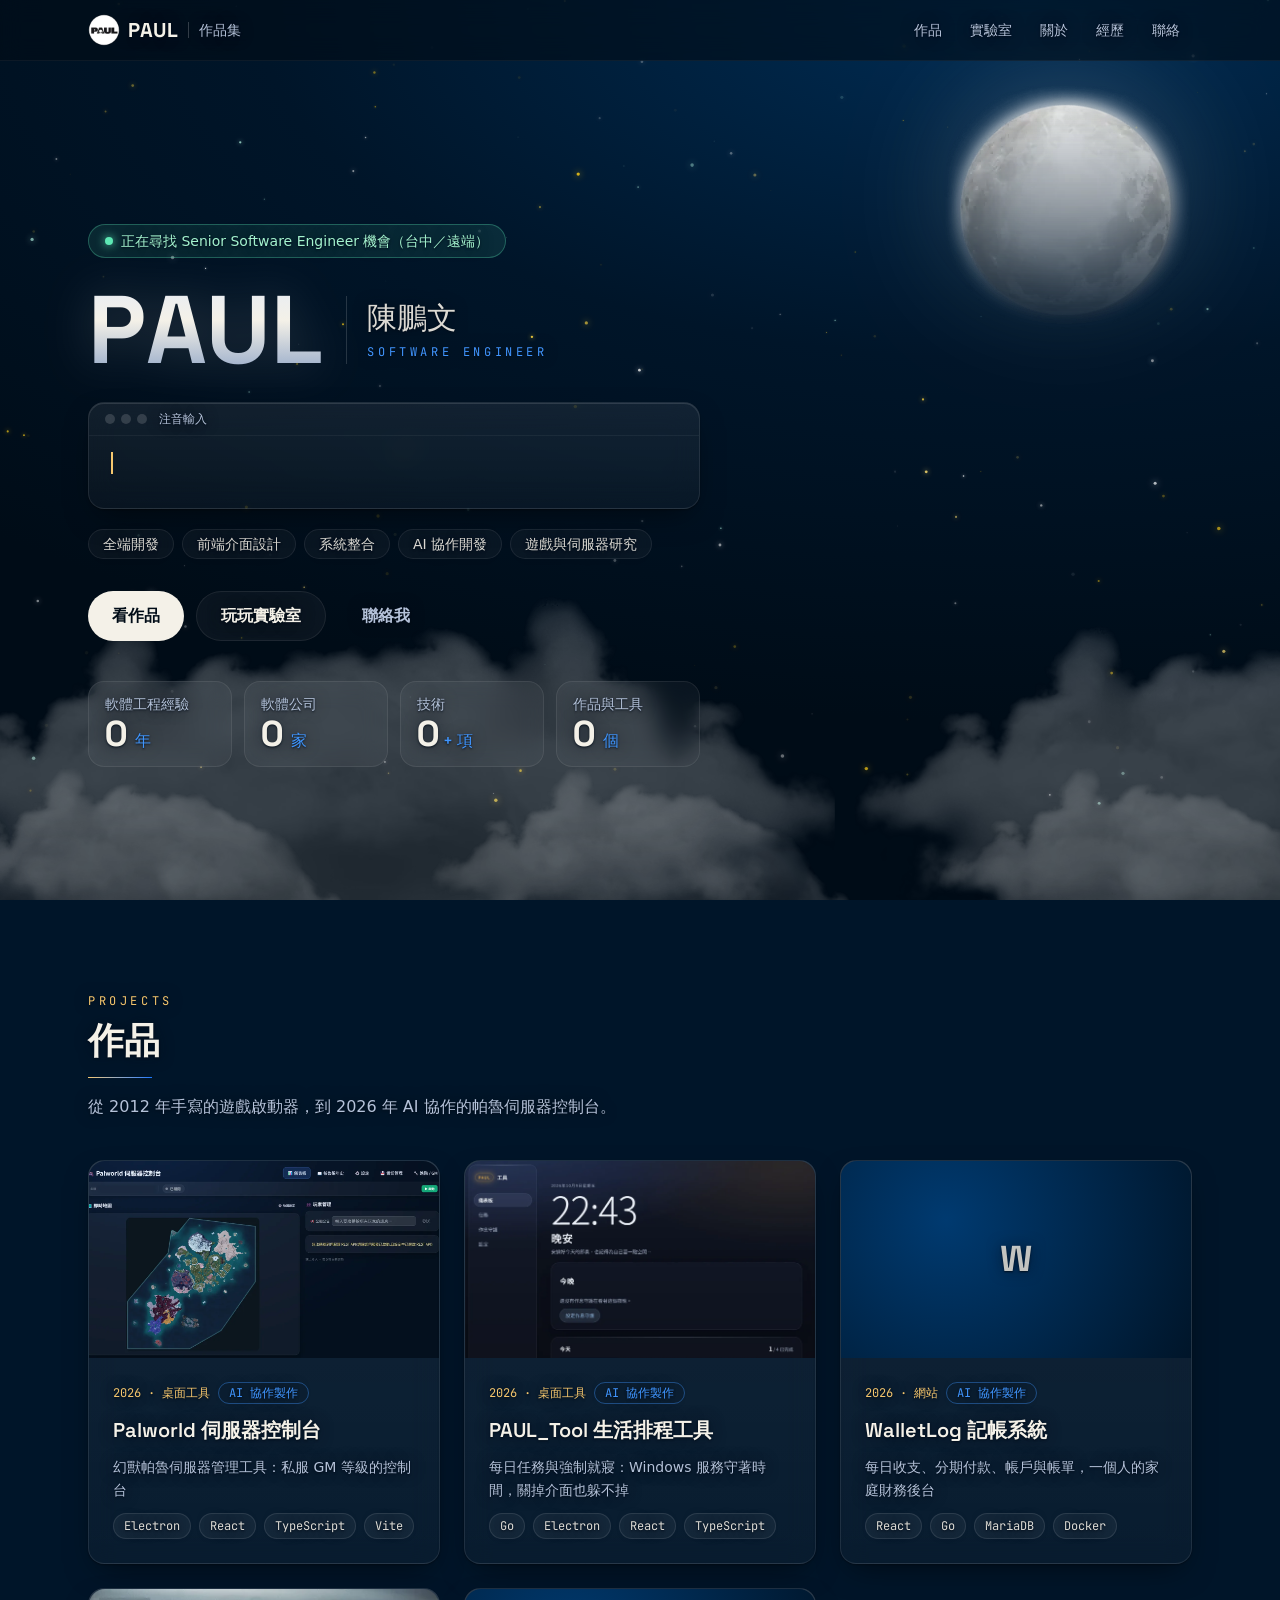
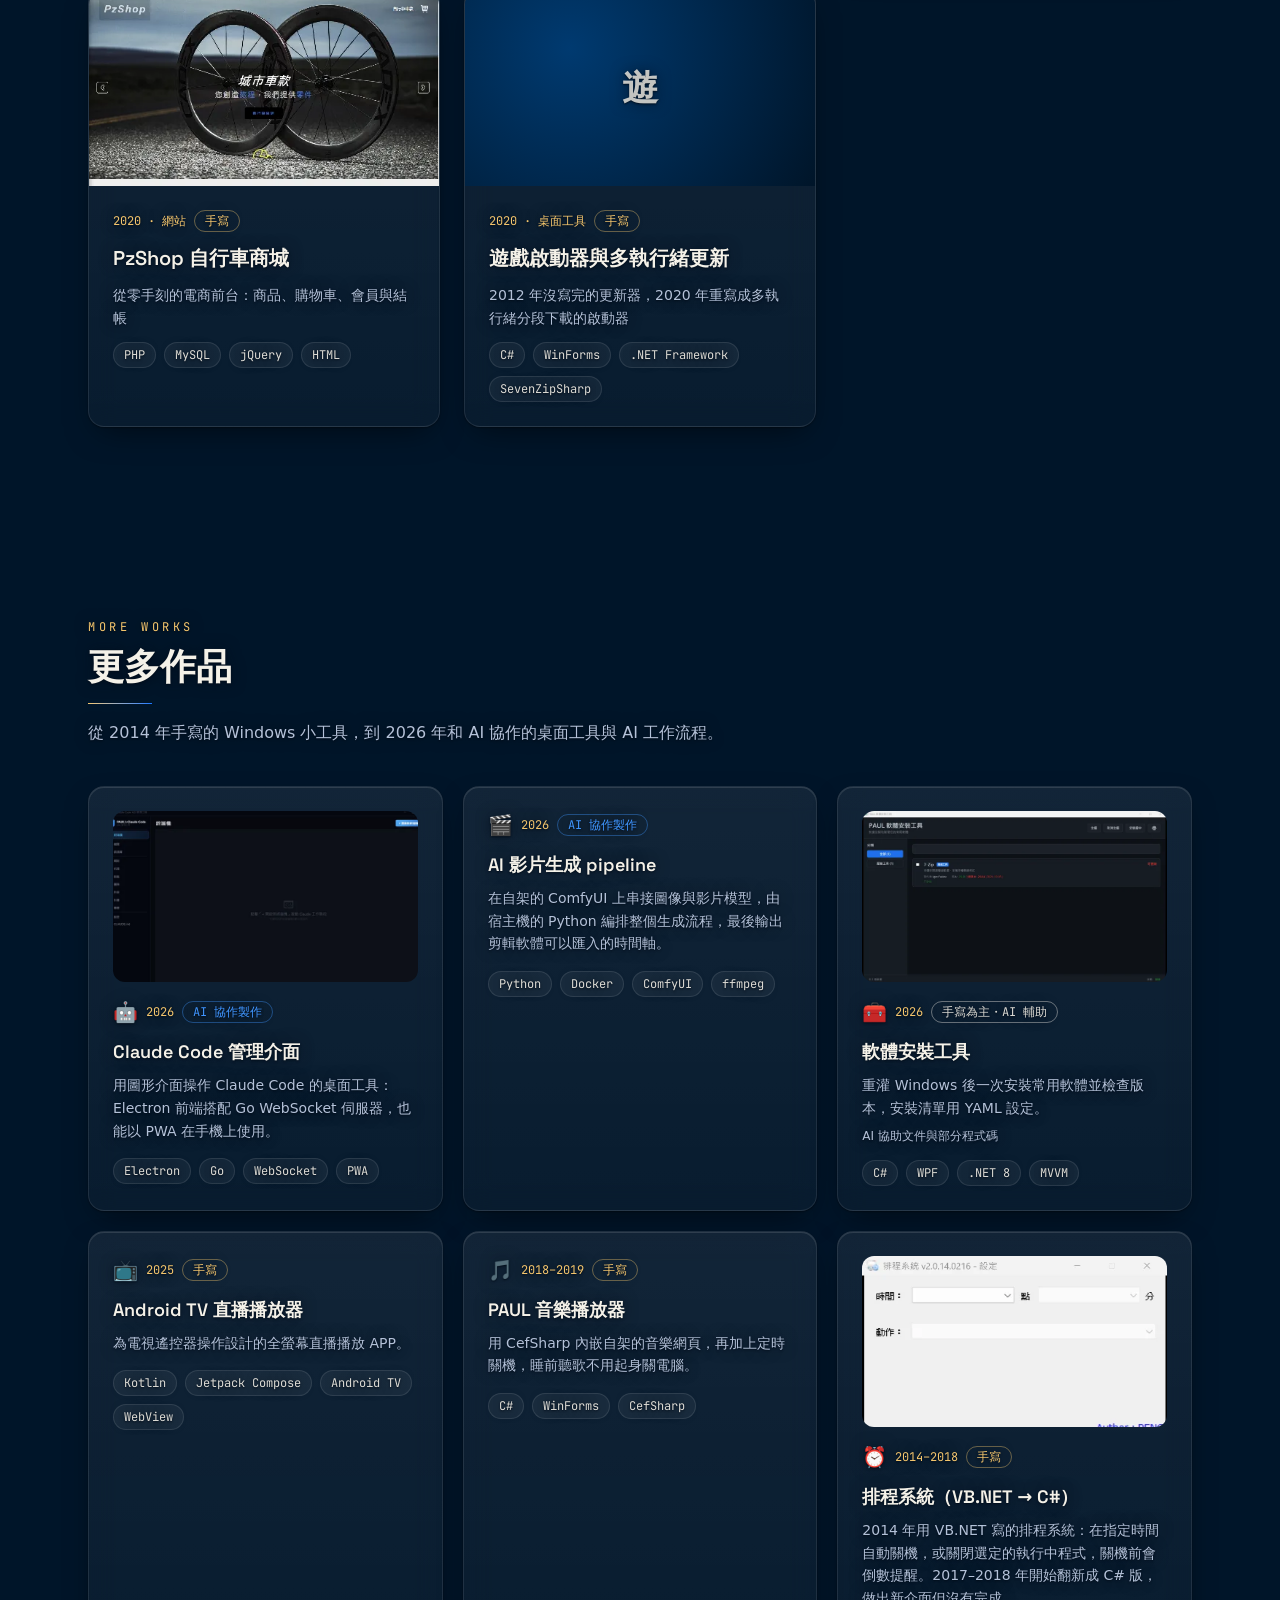
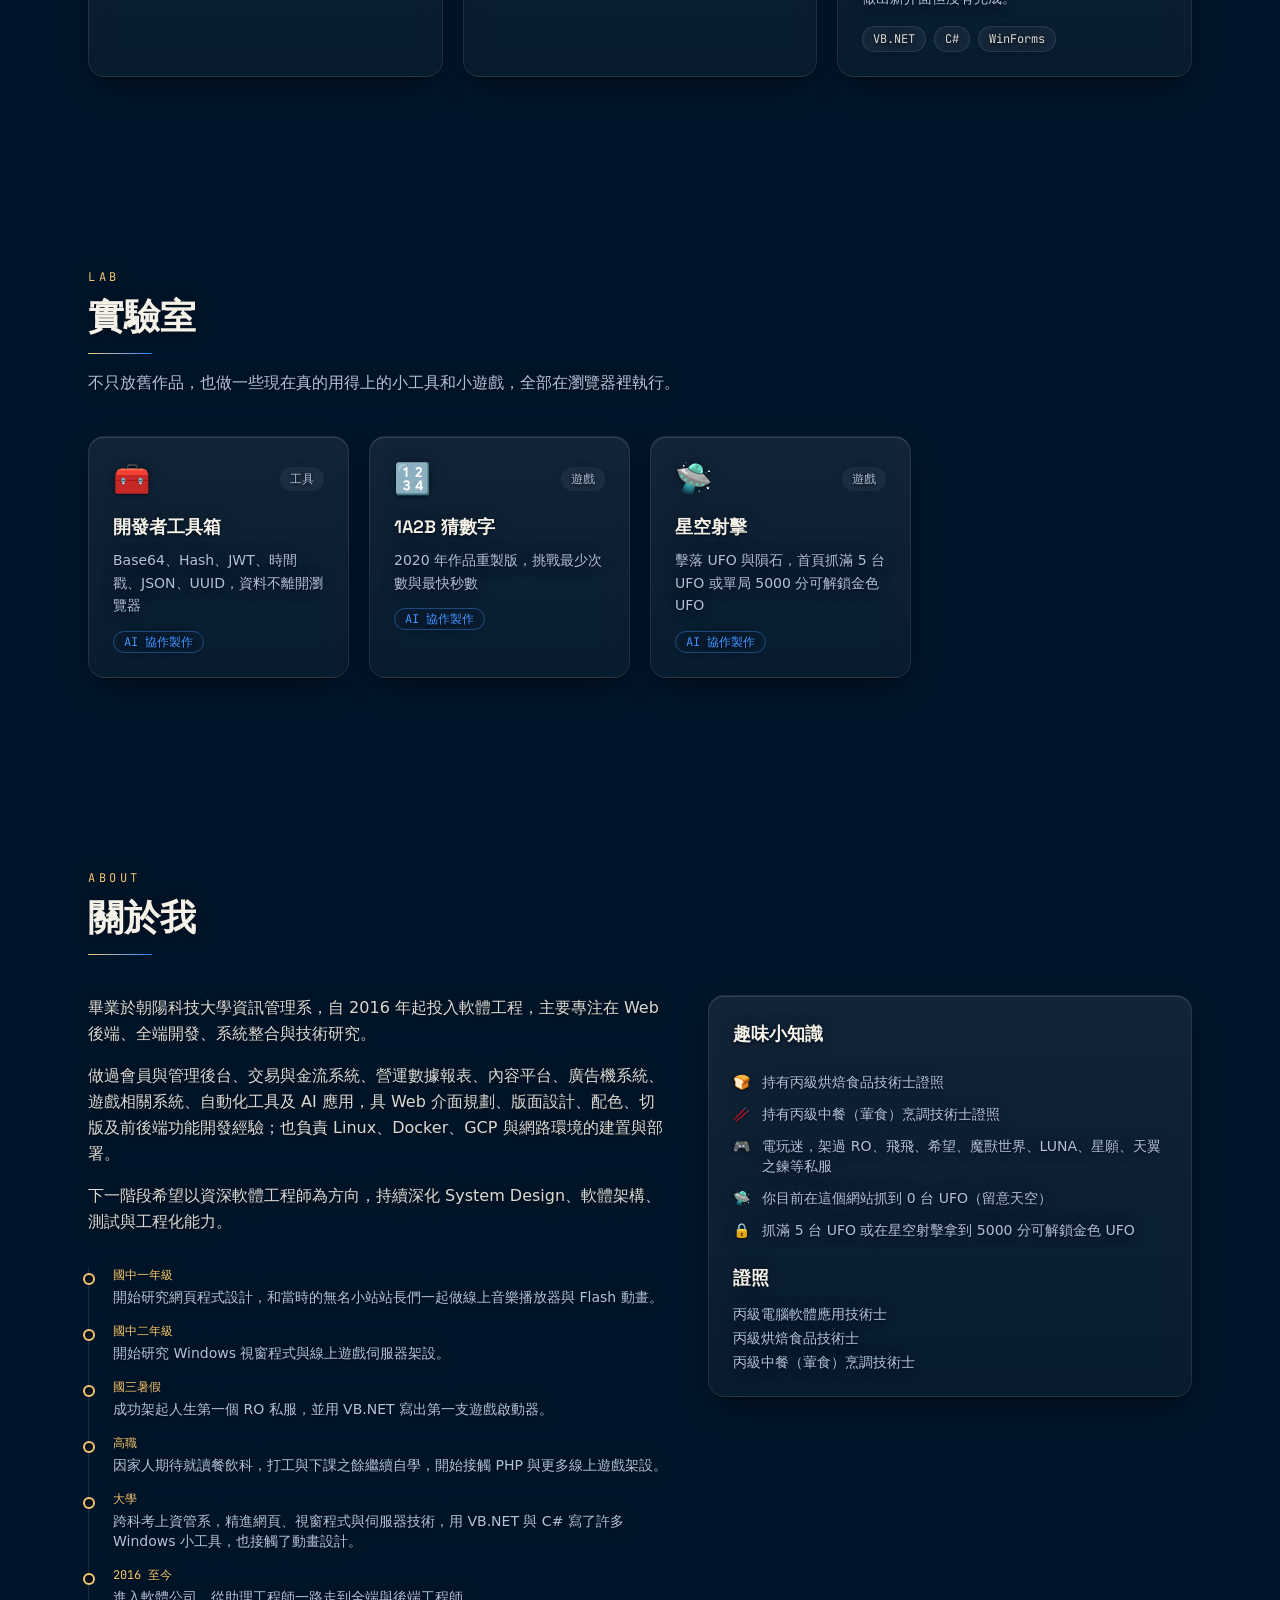
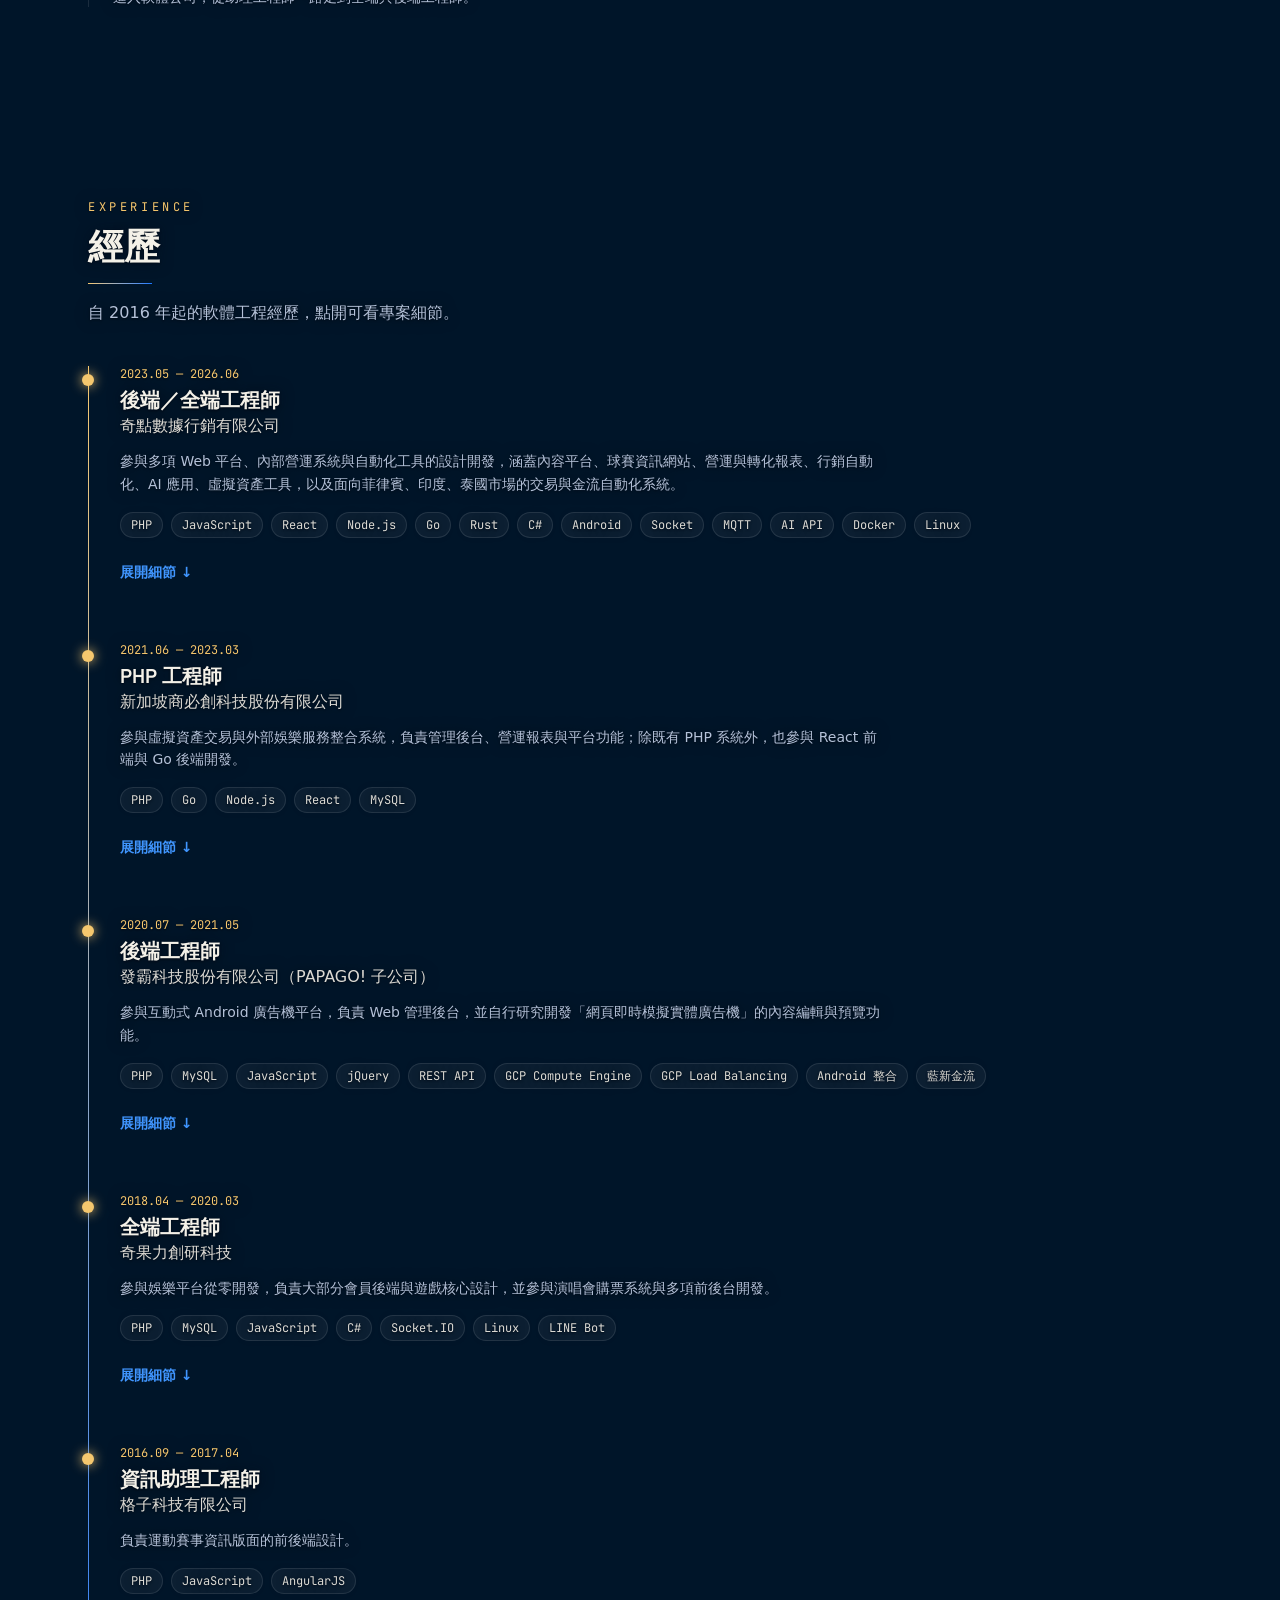
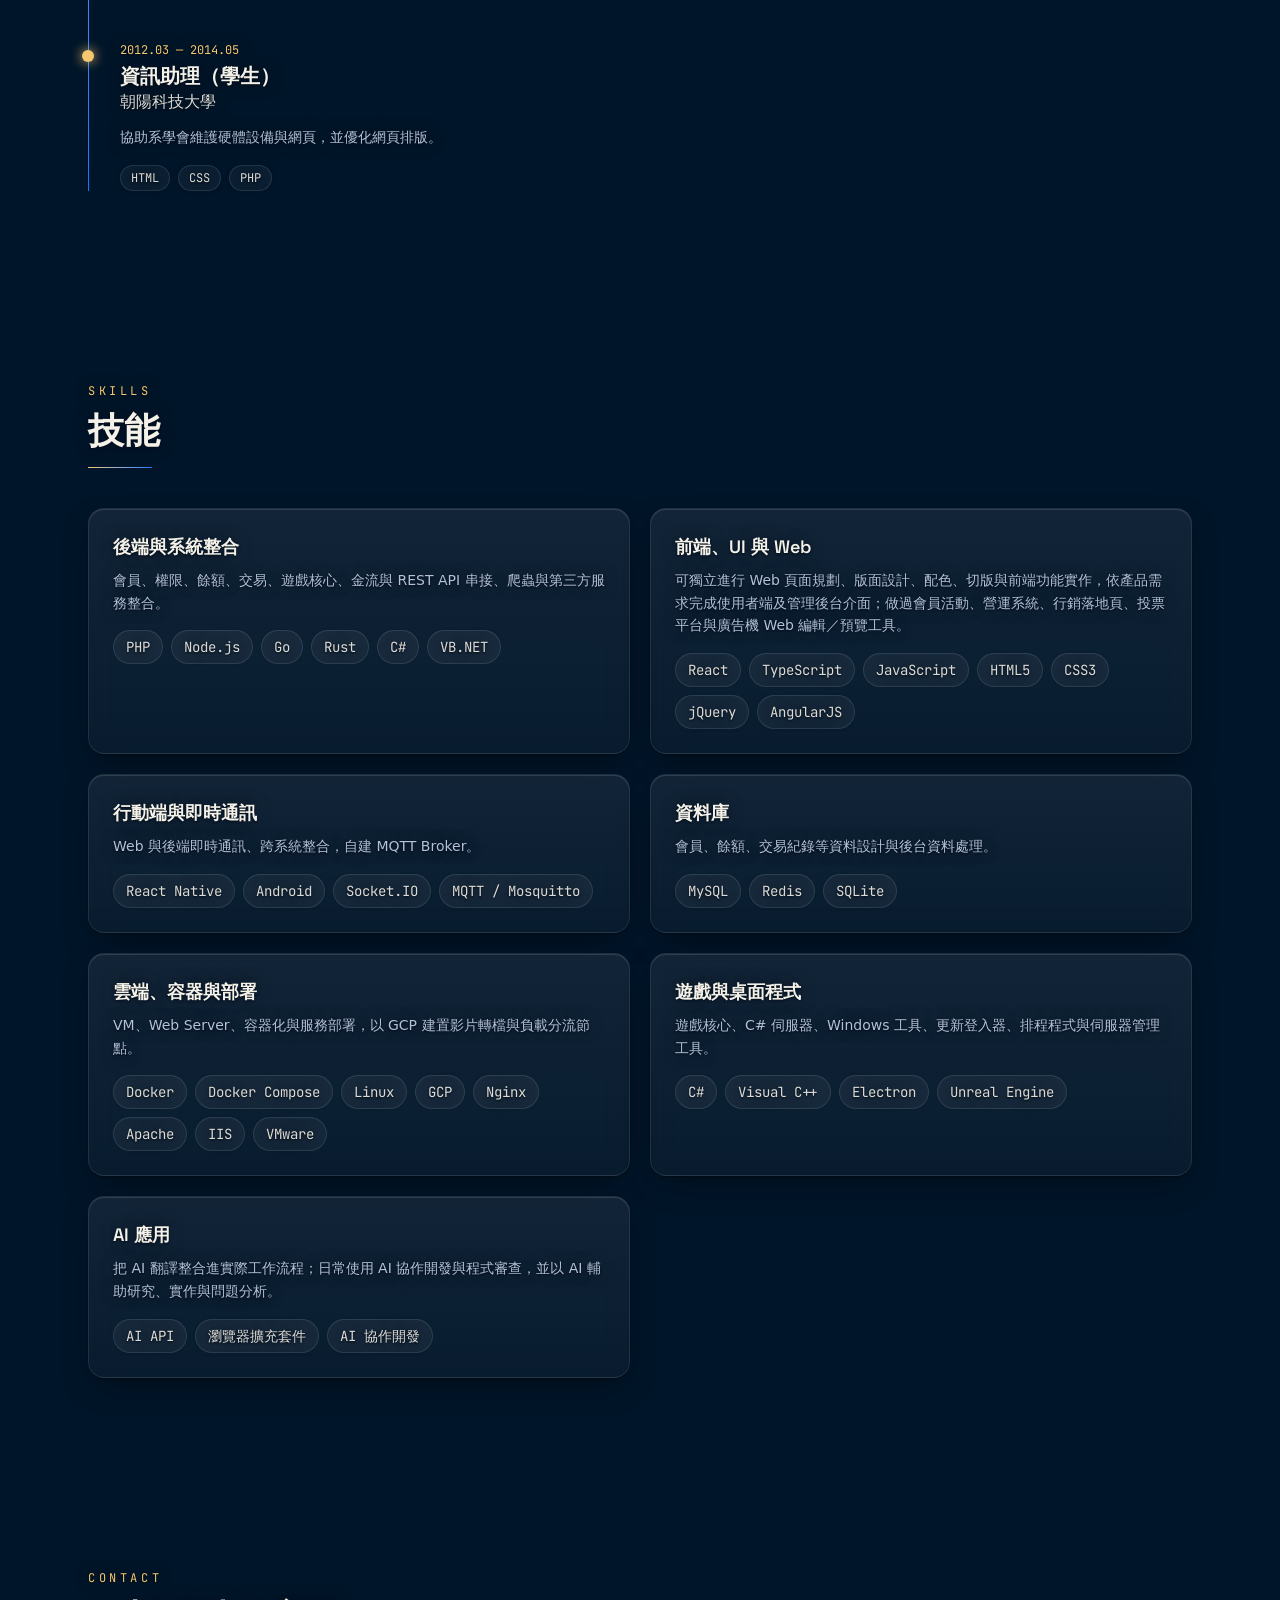
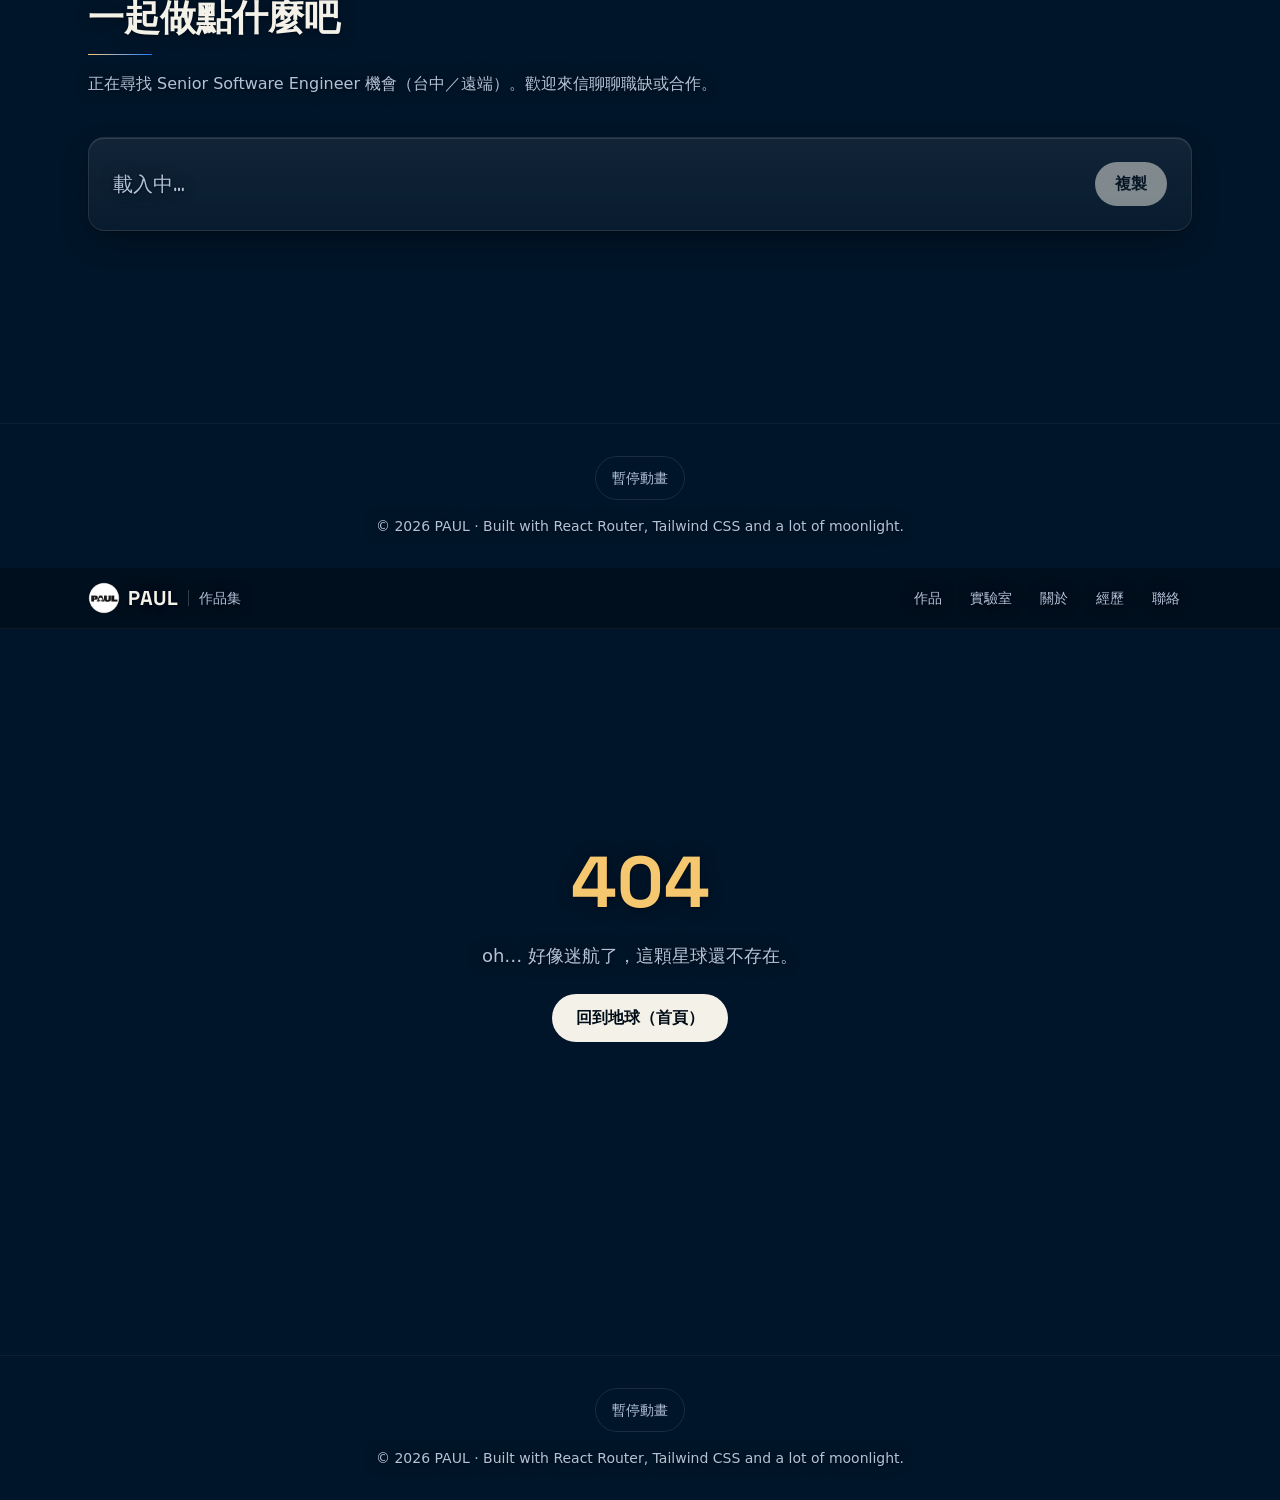
==== commit 94d2c040: "deploy: 2026-10-09T16:11Z" ====
--- a/index.html
+++ b/index.html
@@ -1,4 +1,4 @@
-<!DOCTYPE html><html lang="zh-Hant-TW"><head><meta charSet="utf-8"/><meta name="viewport" content="width=device-width, initial-scale=1"/><link rel="preload" as="image" imageSrcSet="/images/moon-320.webp 320w, /images/moon.webp 640w" imageSizes="(min-width: 640px) min(36vw, 20rem), min(38vw, 10rem)" fetchPriority="high"/><link rel="preload" as="image" href="/images/logo-96.webp"/><meta name="theme-color" content="#001529"/><title>PAUL ｜ 作品集</title><meta name="description" content="PAUL（陳鵬文）的作品集：全端與後端工程、系統整合、遊戲與伺服器開發，以及線上小工具和小遊戲。"/><meta property="og:type" content="website"/><meta property="og:locale" content="zh_TW"/><meta property="og:site_name" content="PAUL"/><meta property="og:title" content="PAUL ｜ 作品集"/><meta property="og:description" content="PAUL（陳鵬文）的作品集：全端與後端工程、系統整合、遊戲與伺服器開發，以及線上小工具和小遊戲。"/><meta property="og:image" content="https://sp112907.github.io/og.png"/><meta property="og:image:width" content="1200"/><meta property="og:image:height" content="630"/><meta property="og:image:alt" content="PAUL 作品集"/><meta name="twitter:card" content="summary_large_image"/><meta property="og:url" content="https://sp112907.github.io/"/><link rel="canonical" href="https://sp112907.github.io/"/><link rel="icon" href="/favicon.png" type="image/png"/><link rel="apple-touch-icon" href="/favicon.png"/><link rel="modulepreload" href="/assets/manifest-9a02d130.js"/><link rel="modulepreload" href="/assets/entry.client-B5BqJ0xN.js"/><link rel="modulepreload" href="/assets/jsx-runtime-Ch9_1wX5.js"/><link rel="modulepreload" href="/assets/react-dom-DnBz4KIt.js"/><link rel="modulepreload" href="/assets/root-0bJkDHz4.js"/><link rel="modulepreload" href="/assets/site-DSFREZqV.js"/><link rel="modulepreload" href="/assets/use-motion-allowed-De_7IsXq.js"/><link rel="modulepreload" href="/assets/profile-Dg-Nd1kG.js"/><link rel="modulepreload" href="/assets/moon-layout-Ddujqy3C.js"/><link rel="modulepreload" href="/assets/use-scroll-lock-DDJBdX3m.js"/><link rel="modulepreload" href="/assets/storage-DFMcvQ_6.js"/><link rel="modulepreload" href="/assets/home-Cf4YlZTR.js"/><link rel="modulepreload" href="/assets/golden-5QnVuSSo.js"/><link rel="modulepreload" href="/assets/ufo-store-_b0MucqN.js"/><link rel="modulepreload" href="/assets/use-copy-CxcpU2Ex.js"/><link rel="modulepreload" href="/assets/projects-CfiEbK-U.js"/><link rel="modulepreload" href="/assets/authorship-badge-CWkJg8IF.js"/><link rel="modulepreload" href="/assets/lab-CyisAGn5.js"/><link rel="modulepreload" href="/assets/seo-BEEh9Qex.js"/><script>try{if(localStorage.getItem("paul:motion-paused")==="1")document.documentElement.dataset.motion="paused"}catch(e){}</script><link rel="stylesheet" href="/assets/root-BbkcwzlA.css"/></head><body><a href="#main" class="sr-only focus:not-sr-only focus:fixed focus:left-4 focus:top-4 focus:z-50 focus:rounded-md focus:bg-night-800 focus:px-4 focus:py-2">跳到主要內容</a><div aria-hidden="true" class="pointer-events-none fixed inset-0 -z-10 overflow-hidden bg-[radial-gradient(120%_80%_at_80%_0%,#002d55_0%,#001529_50%,#000c17_100%)]"><canvas class="absolute inset-0 h-full w-full"></canvas><div id="sky-flyers" class="absolute inset-0"></div><div class="absolute right-4 top-[4.75rem] z-[2] w-[38vw] max-w-[10rem] sm:right-[4vw] sm:top-[6vh] sm:w-[min(36vw,20rem)] sm:max-w-none"><div aria-hidden="true" class="absolute inset-[18%] rounded-full bg-night-900 shadow-[0_0_6px_2px_var(--color-night-900)]"></div><img id="night-moon" src="/images/moon.webp" srcSet="/images/moon-320.webp 320w, /images/moon.webp 640w" sizes="(min-width: 640px) min(36vw, 20rem), min(38vw, 10rem)" alt="" width="640" height="640" decoding="async" fetchPriority="high" class="relative block w-full drop-shadow-[0_0_60px_rgba(244,241,232,0.35)]"/></div></div><header class="sticky top-0 z-30 border-b border-white/5 bg-night-950/60 backdrop-blur-md"><div class="mx-auto flex max-w-6xl items-center justify-between gap-2 px-5 py-3 sm:gap-4 sm:px-6"><a aria-label="PAUL 作品集 首頁" class="shimmer flex min-h-11 shrink-0 items-center gap-2 font-display text-xl font-bold tracking-wide sm:min-h-0" href="/" data-discover="true"><img src="/images/logo-96.webp" alt="" width="32" height="32" class="h-8 w-8 rounded-full"/><span>PAUL</span><span aria-hidden="true" class="mx-0.5 h-4 w-px bg-white/20"></span><span class="font-sans text-sm font-medium tracking-normal text-muted">作品集</span></a><nav aria-label="主要導覽" class="hidden sm:block"><ul class="flex whitespace-nowrap text-sm sm:gap-1"><li><a href="/#projects" class="group block rounded-full px-2 py-2 text-muted sm:px-3 transition-colors hover:bg-white/5 hover:text-moon"><span class="shimmer-title">作品</span></a></li><li><a href="/#lab" class="group block rounded-full px-2 py-2 text-muted sm:px-3 transition-colors hover:bg-white/5 hover:text-moon"><span class="shimmer-title">實驗室</span></a></li><li><a href="/#about" class="group block rounded-full px-2 py-2 text-muted sm:px-3 transition-colors hover:bg-white/5 hover:text-moon"><span class="shimmer-title">關於</span></a></li><li><a href="/#experience" class="group block rounded-full px-2 py-2 text-muted sm:px-3 transition-colors hover:bg-white/5 hover:text-moon"><span class="shimmer-title">經歷</span></a></li><li><a href="/#contact" class="group block rounded-full px-2 py-2 text-muted sm:px-3 transition-colors hover:bg-white/5 hover:text-moon"><span class="shimmer-title">聯絡</span></a></li></ul></nav><button type="button" aria-label="開啟選單" aria-expanded="false" aria-controls="mobile-menu" class="glow-edge flex h-11 w-11 items-center justify-center rounded-full text-moon hover:bg-white/10 press:scale-[0.98] transition-transform sm:hidden"><svg aria-hidden="true" viewBox="0 0 24 24" width="24" height="24" fill="none" stroke="currentColor" stroke-width="2" stroke-linecap="round"><path d="M4 7h16M4 12h16M4 17h16"></path></svg></button><dialog id="mobile-menu" aria-label="選單" class="fixed inset-0 m-0 h-dvh max-h-none w-full max-w-none flex-col overscroll-contain border-0 bg-night-900/90 p-0 text-moon backdrop-blur-xl backdrop:bg-transparent open:flex sm:hidden"><div class="flex justify-end px-5 pt-3"><button type="button" aria-label="關閉選單" class="glow-edge flex h-11 w-11 items-center justify-center rounded-full text-moon hover:bg-white/10 press:scale-[0.98] transition-transform"><svg aria-hidden="true" viewBox="0 0 24 24" width="24" height="24" fill="none" stroke="currentColor" stroke-width="2" stroke-linecap="round"><path d="M6 6l12 12M18 6L6 18"></path></svg></button></div><nav aria-label="手機導覽" class="flex flex-1 flex-col justify-center px-8"><ul class="space-y-2"><li><a href="/#projects" style="--menu-i:0" class="group flex min-h-11 items-center py-2 font-display text-3xl font-bold text-moon hover:text-star press:scale-[0.98] transition-transform menu-stagger"><span class="shimmer-title">作品</span></a></li><li><a href="/#lab" style="--menu-i:1" class="group flex min-h-11 items-center py-2 font-display text-3xl font-bold text-moon hover:text-star press:scale-[0.98] transition-transform menu-stagger"><span class="shimmer-title">實驗室</span></a></li><li><a href="/#about" style="--menu-i:2" class="group flex min-h-11 items-center py-2 font-display text-3xl font-bold text-moon hover:text-star press:scale-[0.98] transition-transform menu-stagger"><span class="shimmer-title">關於</span></a></li><li><a href="/#experience" style="--menu-i:3" class="group flex min-h-11 items-center py-2 font-display text-3xl font-bold text-moon hover:text-star press:scale-[0.98] transition-transform menu-stagger"><span class="shimmer-title">經歷</span></a></li><li><a href="/#contact" style="--menu-i:4" class="group flex min-h-11 items-center py-2 font-display text-3xl font-bold text-moon hover:text-star press:scale-[0.98] transition-transform menu-stagger"><span class="shimmer-title">聯絡</span></a></li></ul></nav><div class="px-8 pb-10"><p class="inline-flex items-center gap-2 rounded-full border border-emerald-300/30 bg-emerald-300/10 px-4 py-1.5 text-sm text-emerald-200"><span aria-hidden="true" class="h-2 w-2 shrink-0 rounded-full bg-emerald-300 shadow-[0_0_10px] shadow-emerald-300"></span>正在尋找 Senior Software Engineer 機會（台中／遠端）</p></div></dialog></div></header><main id="main" class="mx-auto max-w-6xl px-5 sm:px-6"><section aria-labelledby="hero-title" class="grid gap-10 pt-[13rem] pb-16 sm:pt-24 lg:min-h-[calc(100dvh-4rem)] lg:grid-cols-[minmax(0,1.15fr)_minmax(0,0.85fr)] lg:items-center"><div class="min-w-0"><p class="mb-6 inline-flex w-fit items-center gap-2 rounded-full border border-emerald-300/30 bg-emerald-300/10 px-4 py-1.5 text-sm text-emerald-200"><span aria-hidden="true" class="h-2 w-2 rounded-full bg-emerald-300 shadow-[0_0_10px] shadow-emerald-300"></span>正在尋找 Senior Software Engineer 機會（台中／遠端）</p><h1 id="hero-title" class="font-display font-bold tracking-tight"><span class="sr-only">PAUL 陳鵬文</span><span aria-hidden="true" class="flex flex-col items-start gap-3 sm:flex-row sm:items-center sm:gap-6"><span class="hero-wordmark text-6xl leading-none sm:text-7xl lg:text-8xl"><span class="hero-letter" style="--i:0">P</span><span class="hero-letter" style="--i:1">A</span><span class="hero-letter" style="--i:2">U</span><span class="hero-letter" style="--i:3">L</span><span class="hero-shine"><span>P</span><span>A</span><span>U</span><span>L</span></span></span><span class="flex flex-col gap-2 border-white/15 sm:border-l sm:py-1 sm:pl-5"><span class="font-sans text-2xl font-medium tracking-normal text-moon/90 sm:text-3xl">陳鵬文</span><span class="font-mono text-xs font-normal uppercase tracking-[0.3em] text-ice">Software Engineer</span></span></span></h1><div class="mt-6 max-w-2xl"><span class="sr-only">嗨！我是 PAUL，一個從架設遊戲私服走進軟體工程的工程師</span><div aria-hidden="true" class="glass-card glass-card--static z-10 rounded-2xl"><div class="flex items-center gap-2 border-b border-white/5 px-4 py-2 text-xs text-muted"><span class="flex gap-1.5"><span class="h-2.5 w-2.5 rounded-full bg-white/15"></span><span class="h-2.5 w-2.5 rounded-full bg-white/15"></span><span class="h-2.5 w-2.5 rounded-full bg-white/15"></span></span><span class="ml-1">注音輸入</span></div><div class="relative min-h-[5.5rem] px-4 py-3 font-mono text-lg text-moon/90 sm:min-h-[4.5rem] sm:px-5 sm:text-xl"><span data-ime="committed"></span><span class="caret ml-0.5 inline-block h-[1.1em] w-[2px] translate-y-[0.2em] bg-star"></span></div></div></div><ul class="mt-5 flex flex-wrap gap-2"><li class="glass glow-edge glow-edge--sm rounded-full px-3.5 py-1 text-sm text-moon/90">全端開發</li><li class="glass glow-edge glow-edge--sm rounded-full px-3.5 py-1 text-sm text-moon/90">前端介面設計</li><li class="glass glow-edge glow-edge--sm rounded-full px-3.5 py-1 text-sm text-moon/90">系統整合</li><li class="glass glow-edge glow-edge--sm rounded-full px-3.5 py-1 text-sm text-moon/90">AI 協作開發</li><li class="glass glow-edge glow-edge--sm rounded-full px-3.5 py-1 text-sm text-moon/90">遊戲與伺服器研究</li></ul><div class="mt-8 flex flex-wrap gap-3"><a href="/#projects" class="inline-flex min-h-11 items-center rounded-full px-6 py-3 font-semibold transition-[color,background-color,scale] press:scale-[0.98] group bg-moon text-night-950 hover:bg-white"><span class="shimmer-title shimmer--on-light">看作品</span></a><a href="/#lab" class="inline-flex min-h-11 items-center rounded-full px-6 py-3 font-semibold transition-[color,background-color,scale] press:scale-[0.98] group glass glow-edge hover:bg-white/10"><span class="shimmer-title">玩玩實驗室</span></a><a href="/#contact" class="inline-flex min-h-11 items-center rounded-full px-6 py-3 font-semibold transition-[color,background-color,scale] press:scale-[0.98] shimmer text-muted underline-offset-4 hover:text-moon hover:underline">聯絡我</a></div><dl class="mt-10 grid max-w-2xl grid-cols-2 gap-3 sm:grid-cols-4"><div class="glass glow-edge rounded-2xl px-4 py-3"><dt class="text-sm text-muted">軟體工程經驗</dt><dd class="font-display text-3xl font-bold tabular-nums text-moon sm:text-4xl"><span aria-hidden="true" data-count="animated">0<span class="ml-1 text-base font-medium text-ice"> 年</span></span><span class="sr-only">10 年</span></dd></div><div class="glass glow-edge rounded-2xl px-4 py-3"><dt class="text-sm text-muted">軟體公司</dt><dd class="font-display text-3xl font-bold tabular-nums text-moon sm:text-4xl"><span aria-hidden="true" data-count="animated">0<span class="ml-1 text-base font-medium text-ice"> 家</span></span><span class="sr-only">5 家</span></dd></div><div class="glass glow-edge rounded-2xl px-4 py-3"><dt class="text-sm text-muted">技術</dt><dd class="font-display text-3xl font-bold tabular-nums text-moon sm:text-4xl"><span aria-hidden="true" data-count="animated">0<span class="ml-1 text-base font-medium text-ice">+ 項</span></span><span class="sr-only">35+ 項</span></dd></div><div class="glass glow-edge rounded-2xl px-4 py-3"><dt class="text-sm text-muted">作品與工具</dt><dd class="font-display text-3xl font-bold tabular-nums text-moon sm:text-4xl"><span aria-hidden="true" data-count="animated">0<span class="ml-1 text-base font-medium text-ice"> 個</span></span><span class="sr-only">14 個</span></dd></div></dl></div><div aria-hidden="true" class="hidden lg:block"></div></section><section id="projects" aria-labelledby="projects-title" class="py-16 sm:py-24"><header data-reveal="" class="mb-8 max-w-2xl sm:mb-10"><p class="font-mono text-xs uppercase tracking-[0.3em] text-star">Projects</p><h2 id="projects-title" class="mt-3 font-display text-2xl font-bold sm:text-4xl">作品</h2><span aria-hidden="true" class="section-rule mt-4 block h-px w-16 bg-gradient-to-r from-star to-brand"></span><p class="mt-4 leading-relaxed text-muted">從 2020 年手寫的 PHP 商城，到 2026 年 AI 協作的帕魯伺服器控制台。</p></header><ul class="grid gap-6 sm:grid-cols-2"><li data-reveal="" style="--reveal-i:0"><a class="group glass-card block h-full rounded-2xl press:scale-[0.99]" href="/projects/palserver/" data-discover="true"><div class="overflow-hidden rounded-t-2xl"><img src="/images/projects/palserver/dashboard.webp" alt="" loading="lazy" decoding="async" width="1440" height="771" class="aspect-video w-full object-cover object-top transition-transform duration-500 group-hover:scale-105 motion-reduce:transition-none motion-reduce:group-hover:scale-100"/></div><div class="space-y-3 p-4 sm:p-6"><p class="flex flex-wrap items-center gap-2 font-mono text-xs text-star">2026<!-- --> · <!-- -->桌面工具<span data-authorship="ai" class="inline-block rounded-full border px-2.5 py-0.5 font-mono text-xs border-ice/40 text-ice">AI 協作製作</span></p><h3 class="shimmer-title w-fit font-display text-xl font-semibold">Palworld 伺服器控制台</h3><p class="text-sm leading-relaxed text-muted">幻獸帕魯伺服器管理工具：私服 GM 等級的控制台</p><ul aria-label="Palworld 伺服器控制台 使用技術" class="flex flex-wrap gap-2"><li class="glow-edge glow-edge--sm rounded-full border border-white/10 bg-white/5 font-mono text-moon/90 px-2.5 py-1 text-xs">Electron</li><li class="glow-edge glow-edge--sm rounded-full border border-white/10 bg-white/5 font-mono text-moon/90 px-2.5 py-1 text-xs">React</li><li class="glow-edge glow-edge--sm rounded-full border border-white/10 bg-white/5 font-mono text-moon/90 px-2.5 py-1 text-xs">TypeScript</li><li class="glow-edge glow-edge--sm rounded-full border border-white/10 bg-white/5 font-mono text-moon/90 px-2.5 py-1 text-xs">Vite</li></ul></div></a></li><li data-reveal="" style="--reveal-i:1"><a class="group glass-card block h-full rounded-2xl press:scale-[0.99]" href="/projects/pzshop/" data-discover="true"><div class="overflow-hidden rounded-t-2xl"><img src="/images/projects/pzshop.webp" alt="" loading="lazy" decoding="async" width="480" height="393" class="aspect-video w-full object-cover object-top transition-transform duration-500 group-hover:scale-105 motion-reduce:transition-none motion-reduce:group-hover:scale-100"/></div><div class="space-y-3 p-4 sm:p-6"><p class="flex flex-wrap items-center gap-2 font-mono text-xs text-star">2020<!-- --> · <!-- -->網站<span data-authorship="hand" class="inline-block rounded-full border px-2.5 py-0.5 font-mono text-xs border-star/40 text-star">手寫</span></p><h3 class="shimmer-title w-fit font-display text-xl font-semibold">PzShop 自行車商城</h3><p class="text-sm leading-relaxed text-muted">從零手刻的電商前台：商品、購物車、會員與結帳</p><ul aria-label="PzShop 自行車商城 使用技術" class="flex flex-wrap gap-2"><li class="glow-edge glow-edge--sm rounded-full border border-white/10 bg-white/5 font-mono text-moon/90 px-2.5 py-1 text-xs">PHP</li><li class="glow-edge glow-edge--sm rounded-full border border-white/10 bg-white/5 font-mono text-moon/90 px-2.5 py-1 text-xs">MySQL</li><li class="glow-edge glow-edge--sm rounded-full border border-white/10 bg-white/5 font-mono text-moon/90 px-2.5 py-1 text-xs">jQuery</li><li class="glow-edge glow-edge--sm rounded-full border border-white/10 bg-white/5 font-mono text-moon/90 px-2.5 py-1 text-xs">HTML</li></ul></div></a></li></ul></section><section id="more-works" aria-labelledby="more-works-title" class="py-16 sm:py-24"><header data-reveal="" class="mb-8 max-w-2xl sm:mb-10"><p class="font-mono text-xs uppercase tracking-[0.3em] text-star">More Works</p><h2 id="more-works-title" class="mt-3 font-display text-2xl font-bold sm:text-4xl">更多作品</h2><span aria-hidden="true" class="section-rule mt-4 block h-px w-16 bg-gradient-to-r from-star to-brand"></span><p class="mt-4 leading-relaxed text-muted">從 2012 年手寫的 Windows 小工具，到 2026 年和 AI 協作的桌面與 Web 系統。</p></header><ul class="grid gap-5 sm:grid-cols-2 lg:grid-cols-3"><li data-reveal="" style="--reveal-i:0"><article class="glass-card h-full rounded-2xl p-4 sm:p-6"><div class="flex flex-wrap items-center gap-2 font-mono text-xs text-star"><span aria-hidden="true" class="text-xl">🛌</span>2026<span data-authorship="ai" class="inline-block rounded-full border px-2.5 py-0.5 font-mono text-xs border-ice/40 text-ice">AI 協作製作</span></div><h3 class="mt-3 font-display text-lg font-semibold">PAUL_Tool 生活排程工具</h3><p class="mt-2 text-sm leading-relaxed text-muted">每日任務清單與強制就寢：Windows 服務在設定時間自動休眠或關機。前身是 WPF 版的 LifeCompanion，後來改寫成 Go 與 Electron。</p><div class="mt-4"><ul aria-label="PAUL_Tool 生活排程工具 使用技術" class="flex flex-wrap gap-2"><li class="glow-edge glow-edge--sm rounded-full border border-white/10 bg-white/5 font-mono text-moon/90 px-2.5 py-1 text-xs">Go</li><li class="glow-edge glow-edge--sm rounded-full border border-white/10 bg-white/5 font-mono text-moon/90 px-2.5 py-1 text-xs">Electron</li><li class="glow-edge glow-edge--sm rounded-full border border-white/10 bg-white/5 font-mono text-moon/90 px-2.5 py-1 text-xs">React</li><li class="glow-edge glow-edge--sm rounded-full border border-white/10 bg-white/5 font-mono text-moon/90 px-2.5 py-1 text-xs">TypeScript</li><li class="glow-edge glow-edge--sm rounded-full border border-white/10 bg-white/5 font-mono text-moon/90 px-2.5 py-1 text-xs">Windows Service</li></ul></div></article></li><li data-reveal="" style="--reveal-i:1"><article class="glass-card h-full rounded-2xl p-4 sm:p-6"><div class="flex flex-wrap items-center gap-2 font-mono text-xs text-star"><span aria-hidden="true" class="text-xl">💰</span>2026<span data-authorship="ai" class="inline-block rounded-full border px-2.5 py-0.5 font-mono text-xs border-ice/40 text-ice">AI 協作製作</span></div><h3 class="mt-3 font-display text-lg font-semibold">WalletLog 記帳系統</h3><p class="mt-2 text-sm leading-relaxed text-muted">追蹤每月帳單與分期付款的記帳網站，前後端分離，以 Docker 部署。</p><div class="mt-4"><ul aria-label="WalletLog 記帳系統 使用技術" class="flex flex-wrap gap-2"><li class="glow-edge glow-edge--sm rounded-full border border-white/10 bg-white/5 font-mono text-moon/90 px-2.5 py-1 text-xs">React</li><li class="glow-edge glow-edge--sm rounded-full border border-white/10 bg-white/5 font-mono text-moon/90 px-2.5 py-1 text-xs">Go</li><li class="glow-edge glow-edge--sm rounded-full border border-white/10 bg-white/5 font-mono text-moon/90 px-2.5 py-1 text-xs">MySQL</li><li class="glow-edge glow-edge--sm rounded-full border border-white/10 bg-white/5 font-mono text-moon/90 px-2.5 py-1 text-xs">Docker</li><li class="glow-edge glow-edge--sm rounded-full border border-white/10 bg-white/5 font-mono text-moon/90 px-2.5 py-1 text-xs">Vite</li></ul></div></article></li><li data-reveal="" style="--reveal-i:2"><article class="glass-card h-full rounded-2xl p-4 sm:p-6"><img src="/images/works/claude-code-manager.webp" alt="Claude Code 管理介面 畫面截圖" loading="lazy" decoding="async" width="720" height="382" class="mb-4 aspect-video w-full rounded-xl object-cover object-top"/><div class="flex flex-wrap items-center gap-2 font-mono text-xs text-star"><span aria-hidden="true" class="text-xl">🤖</span>2026<span data-authorship="ai" class="inline-block rounded-full border px-2.5 py-0.5 font-mono text-xs border-ice/40 text-ice">AI 協作製作</span></div><h3 class="mt-3 font-display text-lg font-semibold">Claude Code 管理介面</h3><p class="mt-2 text-sm leading-relaxed text-muted">用圖形介面操作 Claude Code 的桌面工具：Electron 前端搭配 Go WebSocket 伺服器，也能以 PWA 在手機上使用。</p><div class="mt-4"><ul aria-label="Claude Code 管理介面 使用技術" class="flex flex-wrap gap-2"><li class="glow-edge glow-edge--sm rounded-full border border-white/10 bg-white/5 font-mono text-moon/90 px-2.5 py-1 text-xs">Electron</li><li class="glow-edge glow-edge--sm rounded-full border border-white/10 bg-white/5 font-mono text-moon/90 px-2.5 py-1 text-xs">Go</li><li class="glow-edge glow-edge--sm rounded-full border border-white/10 bg-white/5 font-mono text-moon/90 px-2.5 py-1 text-xs">WebSocket</li><li class="glow-edge glow-edge--sm rounded-full border border-white/10 bg-white/5 font-mono text-moon/90 px-2.5 py-1 text-xs">PWA</li></ul></div></article></li><li data-reveal="" style="--reveal-i:3"><article class="glass-card h-full rounded-2xl p-4 sm:p-6"><div class="flex flex-wrap items-center gap-2 font-mono text-xs text-star"><span aria-hidden="true" class="text-xl">🎬</span>2026<span data-authorship="ai" class="inline-block rounded-full border px-2.5 py-0.5 font-mono text-xs border-ice/40 text-ice">AI 協作製作</span></div><h3 class="mt-3 font-display text-lg font-semibold">AI 影片生成 pipeline</h3><p class="mt-2 text-sm leading-relaxed text-muted">在自架的 ComfyUI 上串接圖像與影片模型，由宿主機的 Python 編排整個生成流程，最後輸出剪輯軟體可以匯入的時間軸。</p><div class="mt-4"><ul aria-label="AI 影片生成 pipeline 使用技術" class="flex flex-wrap gap-2"><li class="glow-edge glow-edge--sm rounded-full border border-white/10 bg-white/5 font-mono text-moon/90 px-2.5 py-1 text-xs">Python</li><li class="glow-edge glow-edge--sm rounded-full border border-white/10 bg-white/5 font-mono text-moon/90 px-2.5 py-1 text-xs">Docker</li><li class="glow-edge glow-edge--sm rounded-full border border-white/10 bg-white/5 font-mono text-moon/90 px-2.5 py-1 text-xs">ComfyUI</li><li class="glow-edge glow-edge--sm rounded-full border border-white/10 bg-white/5 font-mono text-moon/90 px-2.5 py-1 text-xs">ffmpeg</li></ul></div></article></li><li data-reveal="" style="--reveal-i:4"><article class="glass-card h-full rounded-2xl p-4 sm:p-6"><img src="/images/works/software-installer.webp" alt="軟體安裝工具 畫面截圖" loading="lazy" decoding="async" width="720" height="412" class="mb-4 aspect-video w-full rounded-xl object-cover object-top"/><div class="flex flex-wrap items-center gap-2 font-mono text-xs text-star"><span aria-hidden="true" class="text-xl">🧰</span>2026<span data-authorship="mixed" class="inline-block rounded-full border px-2.5 py-0.5 font-mono text-xs border-moon/40 text-moon/90">手寫為主・AI 輔助</span></div><h3 class="mt-3 font-display text-lg font-semibold">軟體安裝工具</h3><p class="mt-2 text-sm leading-relaxed text-muted">重灌 Windows 後一次安裝常用軟體並檢查版本，安裝清單用 YAML 設定。</p><p class="mt-2 text-xs text-muted">AI 協助文件與部分程式碼</p><div class="mt-4"><ul aria-label="軟體安裝工具 使用技術" class="flex flex-wrap gap-2"><li class="glow-edge glow-edge--sm rounded-full border border-white/10 bg-white/5 font-mono text-moon/90 px-2.5 py-1 text-xs">C#</li><li class="glow-edge glow-edge--sm rounded-full border border-white/10 bg-white/5 font-mono text-moon/90 px-2.5 py-1 text-xs">WPF</li><li class="glow-edge glow-edge--sm rounded-full border border-white/10 bg-white/5 font-mono text-moon/90 px-2.5 py-1 text-xs">.NET 8</li><li class="glow-edge glow-edge--sm rounded-full border border-white/10 bg-white/5 font-mono text-moon/90 px-2.5 py-1 text-xs">MVVM</li></ul></div></article></li><li data-reveal="" style="--reveal-i:5"><article class="glass-card h-full rounded-2xl p-4 sm:p-6"><div class="flex flex-wrap items-center gap-2 font-mono text-xs text-star"><span aria-hidden="true" class="text-xl">📺</span>2025<span data-authorship="hand" class="inline-block rounded-full border px-2.5 py-0.5 font-mono text-xs border-star/40 text-star">手寫</span></div><h3 class="mt-3 font-display text-lg font-semibold">Android TV 直播播放器</h3><p class="mt-2 text-sm leading-relaxed text-muted">為電視遙控器操作設計的全螢幕直播播放 APP。</p><div class="mt-4"><ul aria-label="Android TV 直播播放器 使用技術" class="flex flex-wrap gap-2"><li class="glow-edge glow-edge--sm rounded-full border border-white/10 bg-white/5 font-mono text-moon/90 px-2.5 py-1 text-xs">Kotlin</li><li class="glow-edge glow-edge--sm rounded-full border border-white/10 bg-white/5 font-mono text-moon/90 px-2.5 py-1 text-xs">Jetpack Compose</li><li class="glow-edge glow-edge--sm rounded-full border border-white/10 bg-white/5 font-mono text-moon/90 px-2.5 py-1 text-xs">Android TV</li><li class="glow-edge glow-edge--sm rounded-full border border-white/10 bg-white/5 font-mono text-moon/90 px-2.5 py-1 text-xs">WebView</li></ul></div></article></li><li data-reveal="" style="--reveal-i:6"><article class="glass-card h-full rounded-2xl p-4 sm:p-6"><div class="flex flex-wrap items-center gap-2 font-mono text-xs text-star"><span aria-hidden="true" class="text-xl">🎵</span>2018–2019<span data-authorship="hand" class="inline-block rounded-full border px-2.5 py-0.5 font-mono text-xs border-star/40 text-star">手寫</span></div><h3 class="mt-3 font-display text-lg font-semibold">PAUL 音樂播放器</h3><p class="mt-2 text-sm leading-relaxed text-muted">用 CefSharp 內嵌自架的音樂網頁，再加上定時關機，睡前聽歌不用起身關電腦。</p><div class="mt-4"><ul aria-label="PAUL 音樂播放器 使用技術" class="flex flex-wrap gap-2"><li class="glow-edge glow-edge--sm rounded-full border border-white/10 bg-white/5 font-mono text-moon/90 px-2.5 py-1 text-xs">C#</li><li class="glow-edge glow-edge--sm rounded-full border border-white/10 bg-white/5 font-mono text-moon/90 px-2.5 py-1 text-xs">WinForms</li><li class="glow-edge glow-edge--sm rounded-full border border-white/10 bg-white/5 font-mono text-moon/90 px-2.5 py-1 text-xs">CefSharp</li></ul></div></article></li><li data-reveal="" style="--reveal-i:6"><article class="glass-card h-full rounded-2xl p-4 sm:p-6"><img src="/images/works/shutdown-scheduler.webp" alt="排程系統（VB.NET → C#） 畫面截圖" loading="lazy" decoding="async" width="405" height="240" class="mb-4 aspect-video w-full rounded-xl object-cover object-top"/><div class="flex flex-wrap items-center gap-2 font-mono text-xs text-star"><span aria-hidden="true" class="text-xl">⏰</span>2014–2018<span data-authorship="hand" class="inline-block rounded-full border px-2.5 py-0.5 font-mono text-xs border-star/40 text-star">手寫</span></div><h3 class="mt-3 font-display text-lg font-semibold">排程系統（VB.NET → C#）</h3><p class="mt-2 text-sm leading-relaxed text-muted">2014 年用 VB.NET 寫的排程系統：在指定時間自動關機，或關閉選定的執行中程式，關機前會倒數提醒。2017–2018 年開始翻新成 C# 版，做出新介面但沒有完成。</p><div class="mt-4"><ul aria-label="排程系統（VB.NET → C#） 使用技術" class="flex flex-wrap gap-2"><li class="glow-edge glow-edge--sm rounded-full border border-white/10 bg-white/5 font-mono text-moon/90 px-2.5 py-1 text-xs">VB.NET</li><li class="glow-edge glow-edge--sm rounded-full border border-white/10 bg-white/5 font-mono text-moon/90 px-2.5 py-1 text-xs">C#</li><li class="glow-edge glow-edge--sm rounded-full border border-white/10 bg-white/5 font-mono text-moon/90 px-2.5 py-1 text-xs">WinForms</li></ul></div></article></li><li data-reveal="" style="--reveal-i:6"><article class="glass-card h-full rounded-2xl p-4 sm:p-6"><div class="flex flex-wrap items-center gap-2 font-mono text-xs text-star"><span aria-hidden="true" class="text-xl">🚀</span>2012–2020<span data-authorship="hand" class="inline-block rounded-full border px-2.5 py-0.5 font-mono text-xs border-star/40 text-star">手寫</span></div><h3 class="mt-3 font-display text-lg font-semibold">遊戲啟動器與自動更新</h3><p class="mt-2 text-sm leading-relaxed text-muted">從 2012 年的遊戲自動更新器，演變成 2020 年支援多檔下載的啟動器：比對版本、下載更新、再啟動遊戲。</p><div class="mt-4"><ul aria-label="遊戲啟動器與自動更新 使用技術" class="flex flex-wrap gap-2"><li class="glow-edge glow-edge--sm rounded-full border border-white/10 bg-white/5 font-mono text-moon/90 px-2.5 py-1 text-xs">C#</li><li class="glow-edge glow-edge--sm rounded-full border border-white/10 bg-white/5 font-mono text-moon/90 px-2.5 py-1 text-xs">WinForms</li></ul></div></article></li></ul></section><section id="lab" aria-labelledby="lab-title" class="py-16 sm:py-24"><header data-reveal="" class="mb-8 max-w-2xl sm:mb-10"><p class="font-mono text-xs uppercase tracking-[0.3em] text-star">Lab</p><h2 id="lab-title" class="mt-3 font-display text-2xl font-bold sm:text-4xl">實驗室</h2><span aria-hidden="true" class="section-rule mt-4 block h-px w-16 bg-gradient-to-r from-star to-brand"></span><p class="mt-4 leading-relaxed text-muted">不只放舊作品，也做一些現在真的用得上的小工具和小遊戲，全部在瀏覽器裡執行。</p></header><ul class="grid gap-5 sm:grid-cols-2 lg:grid-cols-4"><li data-reveal="" style="--reveal-i:0"><article class="glass-card h-full rounded-2xl p-4 sm:p-6 press-within:scale-[0.99]"><a class="group block h-full" href="/lab/devtools/" data-discover="true"><div class="flex items-center justify-between"><span aria-hidden="true" class="text-3xl">🧰</span><span class="rounded-full bg-white/5 px-2.5 py-1 font-mono text-xs text-muted">工具</span></div><h3 class="shimmer-title mt-4 w-fit font-display text-lg font-semibold">開發者工具箱</h3><p class="mt-2 text-sm leading-relaxed text-muted">Base64、Hash、JWT、時間戳、JSON、UUID，資料不離開瀏覽器</p><div class="mt-3"><span data-authorship="ai" class="inline-block rounded-full border px-2.5 py-0.5 font-mono text-xs border-ice/40 text-ice">AI 協作製作</span></div></a></article></li><li data-reveal="" style="--reveal-i:1"><article class="glass-card h-full rounded-2xl p-4 sm:p-6 press-within:scale-[0.99]"><a class="group block h-full" href="/lab/1a2b/" data-discover="true"><div class="flex items-center justify-between"><span aria-hidden="true" class="text-3xl">🔢</span><span class="rounded-full bg-white/5 px-2.5 py-1 font-mono text-xs text-muted">遊戲</span></div><h3 class="shimmer-title mt-4 w-fit font-display text-lg font-semibold">1A2B 猜數字</h3><p class="mt-2 text-sm leading-relaxed text-muted">2020 年作品重製版，挑戰最少次數與最快秒數</p><div class="mt-3"><span data-authorship="ai" class="inline-block rounded-full border px-2.5 py-0.5 font-mono text-xs border-ice/40 text-ice">AI 協作製作</span></div></a></article></li><li data-reveal="" style="--reveal-i:2"><article class="glass-card h-full rounded-2xl p-4 sm:p-6 press-within:scale-[0.99]"><a class="group block h-full" href="/lab/star-shooter/" data-discover="true"><div class="flex items-center justify-between"><span aria-hidden="true" class="text-3xl">🛸</span><span class="rounded-full bg-white/5 px-2.5 py-1 font-mono text-xs text-muted">遊戲</span></div><h3 class="shimmer-title mt-4 w-fit font-display text-lg font-semibold">星空射擊</h3><p class="mt-2 text-sm leading-relaxed text-muted">擊落 UFO 與隕石，首頁抓滿 5 台 UFO 或單局 5000 分可解鎖金色 UFO</p><div class="mt-3"><span data-authorship="ai" class="inline-block rounded-full border px-2.5 py-0.5 font-mono text-xs border-ice/40 text-ice">AI 協作製作</span></div></a></article></li></ul></section><section id="about" aria-labelledby="about-title" class="py-16 sm:py-24"><header data-reveal="" class="mb-8 max-w-2xl sm:mb-10"><p class="font-mono text-xs uppercase tracking-[0.3em] text-star">About</p><h2 id="about-title" class="mt-3 font-display text-2xl font-bold sm:text-4xl">關於我</h2><span aria-hidden="true" class="section-rule mt-4 block h-px w-16 bg-gradient-to-r from-star to-brand"></span></header><div class="grid gap-10 lg:grid-cols-[1.2fr_1fr]"><div class="space-y-4 leading-relaxed text-moon/90"><p>畢業於朝陽科技大學資訊管理系，自 2016 年起投入軟體工程，主要專注在 Web 後端、全端開發、系統整合與技術研究。</p><p>做過會員與管理後台、交易與金流系統、營運數據報表、內容平台、廣告機系統、遊戲相關系統、自動化工具及 AI 應用，具 Web 介面規劃、版面設計、配色、切版及前後端功能開發經驗；也負責 Linux、Docker、GCP 與網路環境的建置與部署。</p><p>下一階段希望以資深軟體工程師為方向，持續深化 System Design、軟體架構、測試與工程化能力。</p><ol class="mt-8 space-y-4 border-l border-white/10 pl-6"><li class="relative"><span aria-hidden="true" class="absolute -left-[1.85rem] top-1.5 h-3 w-3 rounded-full border-2 border-star bg-night-950"></span><p class="font-mono text-xs text-star">國中一年級</p><p class="mt-1 text-sm text-muted">開始研究網頁程式設計，和當時的無名小站站長們一起做線上音樂播放器與 Flash 動畫。</p></li><li class="relative"><span aria-hidden="true" class="absolute -left-[1.85rem] top-1.5 h-3 w-3 rounded-full border-2 border-star bg-night-950"></span><p class="font-mono text-xs text-star">國中二年級</p><p class="mt-1 text-sm text-muted">開始研究 Windows 視窗程式與線上遊戲伺服器架設。</p></li><li class="relative"><span aria-hidden="true" class="absolute -left-[1.85rem] top-1.5 h-3 w-3 rounded-full border-2 border-star bg-night-950"></span><p class="font-mono text-xs text-star">國三暑假</p><p class="mt-1 text-sm text-muted">成功架起人生第一個 RO 私服，並用 VB.NET 寫出第一支遊戲啟動器。</p></li><li class="relative"><span aria-hidden="true" class="absolute -left-[1.85rem] top-1.5 h-3 w-3 rounded-full border-2 border-star bg-night-950"></span><p class="font-mono text-xs text-star">高職</p><p class="mt-1 text-sm text-muted">因家人期待就讀餐飲科，打工與下課之餘繼續自學，開始接觸 PHP 與更多線上遊戲架設。</p></li><li class="relative"><span aria-hidden="true" class="absolute -left-[1.85rem] top-1.5 h-3 w-3 rounded-full border-2 border-star bg-night-950"></span><p class="font-mono text-xs text-star">大學</p><p class="mt-1 text-sm text-muted">跨科考上資管系，精進網頁、視窗程式與伺服器技術，用 VB.NET 與 C# 寫了許多 Windows 小工具，也接觸了動畫設計。</p></li><li class="relative"><span aria-hidden="true" class="absolute -left-[1.85rem] top-1.5 h-3 w-3 rounded-full border-2 border-star bg-night-950"></span><p class="font-mono text-xs text-star">2016 至今</p><p class="mt-1 text-sm text-muted">進入軟體公司，從助理工程師一路走到全端與後端工程師。</p></li></ol></div><aside data-reveal="" style="--reveal-i:1" class="glass-card h-fit space-y-6 rounded-2xl p-4 sm:p-6" aria-labelledby="fun-facts-title"><h3 id="fun-facts-title" class="font-display text-lg font-semibold">趣味小知識</h3><ul class="space-y-3"><li class="flex gap-3 text-sm text-muted"><span aria-hidden="true">🍞</span>持有丙級烘焙食品技術士證照</li><li class="flex gap-3 text-sm text-muted"><span aria-hidden="true">🥢</span>持有丙級中餐（葷食）烹調技術士證照</li><li class="flex gap-3 text-sm text-muted"><span aria-hidden="true">🎮</span>電玩迷，架過 RO、飛飛、希望、魔獸世界、LUNA、星願、天翼之鍊等私服</li><li class="flex gap-3 text-sm text-muted"><span aria-hidden="true">🛸</span>你目前在這個網站抓到 <!-- -->0<!-- --> 台 UFO（留意天空）</li><li class="flex gap-3 text-sm text-muted"><span aria-hidden="true">🔒</span>抓滿 <!-- -->5<!-- --> 台 UFO 或在星空射擊拿到 <!-- -->5000<!-- --> 分可解鎖金色 UFO</li></ul><div><h3 class="font-display text-lg font-semibold">證照</h3><ul class="mt-3 space-y-1 text-sm text-muted"><li>丙級電腦軟體應用技術士</li><li>丙級烘焙食品技術士</li><li>丙級中餐（葷食）烹調技術士</li></ul></div></aside></div></section><section id="experience" aria-labelledby="experience-title" class="py-16 sm:py-24"><header data-reveal="" class="mb-8 max-w-2xl sm:mb-10"><p class="font-mono text-xs uppercase tracking-[0.3em] text-star">Experience</p><h2 id="experience-title" class="mt-3 font-display text-2xl font-bold sm:text-4xl">經歷</h2><span aria-hidden="true" class="section-rule mt-4 block h-px w-16 bg-gradient-to-r from-star to-brand"></span><p class="mt-4 leading-relaxed text-muted">自 2016 年起的軟體工程經歷，點開可看專案細節。</p></header><ol class="relative isolate space-y-4 sm:space-y-12 before:absolute before:-z-10 before:left-0 before:top-0 before:h-full before:w-px before:bg-white/10 after:absolute after:-z-10 after:left-0 after:top-0 after:h-full after:w-px after:origin-top after:bg-gradient-to-b after:from-star after:to-brand after:[transform:scaleY(var(--timeline-progress,1))]"><li data-reveal="" style="--reveal-i:0" class="relative ml-5 max-sm:glass-card max-sm:rounded-2xl max-sm:p-4 sm:ml-0 sm:pl-8"><span aria-hidden="true" class="absolute left-[-26.5px] top-[18px] h-3 w-3 rounded-full bg-star shadow-[0_0_12px] shadow-star sm:left-[-0.4rem] sm:top-2"></span><div class="flex flex-wrap items-baseline gap-x-3 gap-y-1 sm:block"><p class="font-mono text-xs text-star">2023.05<!-- --> — <!-- -->2026.06</p><h3 class="font-display text-lg font-semibold sm:mt-1 sm:text-xl">後端／全端工程師</h3></div><p class="text-sm text-moon/90 sm:text-base">奇點數據行銷有限公司</p><p class="mt-2 max-w-3xl text-sm leading-relaxed text-muted sm:mt-3">參與多項 Web 平台、內部營運系統與自動化工具的設計開發，涵蓋內容平台、球賽資訊網站、營運與轉化報表、行銷自動化、AI 應用、虛擬資產工具，以及面向菲律賓、印度、泰國市場的交易與金流自動化系統。</p><div class="mt-3 sm:hidden"><ul aria-label="奇點數據行銷有限公司 使用技術" class="flex flex-wrap gap-2"><li class="glow-edge glow-edge--sm rounded-full border border-white/10 bg-white/5 font-mono text-moon/90 px-2.5 py-1 text-xs">PHP</li><li class="glow-edge glow-edge--sm rounded-full border border-white/10 bg-white/5 font-mono text-moon/90 px-2.5 py-1 text-xs">JavaScript</li><li class="glow-edge glow-edge--sm rounded-full border border-white/10 bg-white/5 font-mono text-moon/90 px-2.5 py-1 text-xs">React</li><li class="glow-edge glow-edge--sm rounded-full border border-white/10 bg-white/5 font-mono text-moon/90 px-2.5 py-1 text-xs">Node.js</li><li class="glow-edge glow-edge--sm rounded-full border border-white/10 bg-white/5 font-mono text-star px-2.5 py-1 text-xs"><span aria-hidden="true">+<!-- -->9</span><span class="sr-only">另有 <!-- -->9<!-- --> 項</span></li></ul></div><div class="mt-4 hidden sm:block"><ul aria-label="奇點數據行銷有限公司 使用技術" class="flex flex-wrap gap-2"><li class="glow-edge glow-edge--sm rounded-full border border-white/10 bg-white/5 font-mono text-moon/90 px-2.5 py-1 text-xs">PHP</li><li class="glow-edge glow-edge--sm rounded-full border border-white/10 bg-white/5 font-mono text-moon/90 px-2.5 py-1 text-xs">JavaScript</li><li class="glow-edge glow-edge--sm rounded-full border border-white/10 bg-white/5 font-mono text-moon/90 px-2.5 py-1 text-xs">React</li><li class="glow-edge glow-edge--sm rounded-full border border-white/10 bg-white/5 font-mono text-moon/90 px-2.5 py-1 text-xs">Node.js</li><li class="glow-edge glow-edge--sm rounded-full border border-white/10 bg-white/5 font-mono text-moon/90 px-2.5 py-1 text-xs">Go</li><li class="glow-edge glow-edge--sm rounded-full border border-white/10 bg-white/5 font-mono text-moon/90 px-2.5 py-1 text-xs">Rust</li><li class="glow-edge glow-edge--sm rounded-full border border-white/10 bg-white/5 font-mono text-moon/90 px-2.5 py-1 text-xs">C#</li><li class="glow-edge glow-edge--sm rounded-full border border-white/10 bg-white/5 font-mono text-moon/90 px-2.5 py-1 text-xs">Android</li><li class="glow-edge glow-edge--sm rounded-full border border-white/10 bg-white/5 font-mono text-moon/90 px-2.5 py-1 text-xs">Socket</li><li class="glow-edge glow-edge--sm rounded-full border border-white/10 bg-white/5 font-mono text-moon/90 px-2.5 py-1 text-xs">MQTT</li><li class="glow-edge glow-edge--sm rounded-full border border-white/10 bg-white/5 font-mono text-moon/90 px-2.5 py-1 text-xs">AI API</li><li class="glow-edge glow-edge--sm rounded-full border border-white/10 bg-white/5 font-mono text-moon/90 px-2.5 py-1 text-xs">Docker</li><li class="glow-edge glow-edge--sm rounded-full border border-white/10 bg-white/5 font-mono text-moon/90 px-2.5 py-1 text-xs">Linux</li></ul></div><button type="button" aria-expanded="false" aria-controls="_R_cq35_" aria-label="展開細節：奇點數據行銷有限公司" class="mt-2 inline-flex min-h-11 items-center text-sm font-semibold text-ice underline-offset-4 hover:underline press:scale-[0.98] transition-transform sm:mt-3">展開細節 ↓</button></li><li data-reveal="" style="--reveal-i:1" class="relative ml-5 max-sm:glass-card max-sm:rounded-2xl max-sm:p-4 sm:ml-0 sm:pl-8"><span aria-hidden="true" class="absolute left-[-26.5px] top-[18px] h-3 w-3 rounded-full bg-star shadow-[0_0_12px] shadow-star sm:left-[-0.4rem] sm:top-2"></span><div class="flex flex-wrap items-baseline gap-x-3 gap-y-1 sm:block"><p class="font-mono text-xs text-star">2021.06<!-- --> — <!-- -->2023.03</p><h3 class="font-display text-lg font-semibold sm:mt-1 sm:text-xl">PHP 工程師</h3></div><p class="text-sm text-moon/90 sm:text-base">新加坡商必創科技股份有限公司</p><p class="mt-2 max-w-3xl text-sm leading-relaxed text-muted sm:mt-3">參與虛擬資產交易與外部娛樂服務整合系統，負責管理後台、營運報表與平台功能；除既有 PHP 系統外，也參與 React 前端與 Go 後端開發。</p><div class="mt-3 sm:mt-4"><ul aria-label="新加坡商必創科技股份有限公司 使用技術" class="flex flex-wrap gap-2"><li class="glow-edge glow-edge--sm rounded-full border border-white/10 bg-white/5 font-mono text-moon/90 px-2.5 py-1 text-xs">PHP</li><li class="glow-edge glow-edge--sm rounded-full border border-white/10 bg-white/5 font-mono text-moon/90 px-2.5 py-1 text-xs">Go</li><li class="glow-edge glow-edge--sm rounded-full border border-white/10 bg-white/5 font-mono text-moon/90 px-2.5 py-1 text-xs">Node.js</li><li class="glow-edge glow-edge--sm rounded-full border border-white/10 bg-white/5 font-mono text-moon/90 px-2.5 py-1 text-xs">React</li><li class="glow-edge glow-edge--sm rounded-full border border-white/10 bg-white/5 font-mono text-moon/90 px-2.5 py-1 text-xs">MySQL</li></ul></div><button type="button" aria-expanded="false" aria-controls="_R_kq35_" aria-label="展開細節：新加坡商必創科技股份有限公司" class="mt-2 inline-flex min-h-11 items-center text-sm font-semibold text-ice underline-offset-4 hover:underline press:scale-[0.98] transition-transform sm:mt-3">展開細節 ↓</button></li><li data-reveal="" style="--reveal-i:2" class="relative ml-5 max-sm:glass-card max-sm:rounded-2xl max-sm:p-4 sm:ml-0 sm:pl-8"><span aria-hidden="true" class="absolute left-[-26.5px] top-[18px] h-3 w-3 rounded-full bg-star shadow-[0_0_12px] shadow-star sm:left-[-0.4rem] sm:top-2"></span><div class="flex flex-wrap items-baseline gap-x-3 gap-y-1 sm:block"><p class="font-mono text-xs text-star">2020.07<!-- --> — <!-- -->2021.05</p><h3 class="font-display text-lg font-semibold sm:mt-1 sm:text-xl">後端工程師</h3></div><p class="text-sm text-moon/90 sm:text-base">發霸科技股份有限公司（PAPAGO! 子公司）</p><p class="mt-2 max-w-3xl text-sm leading-relaxed text-muted sm:mt-3">參與互動式 Android 廣告機平台，負責 Web 管理後台，並自行研究開發「網頁即時模擬實體廣告機」的內容編輯與預覽功能。</p><div class="mt-3 sm:hidden"><ul aria-label="發霸科技股份有限公司（PAPAGO! 子公司） 使用技術" class="flex flex-wrap gap-2"><li class="glow-edge glow-edge--sm rounded-full border border-white/10 bg-white/5 font-mono text-moon/90 px-2.5 py-1 text-xs">PHP</li><li class="glow-edge glow-edge--sm rounded-full border border-white/10 bg-white/5 font-mono text-moon/90 px-2.5 py-1 text-xs">MySQL</li><li class="glow-edge glow-edge--sm rounded-full border border-white/10 bg-white/5 font-mono text-moon/90 px-2.5 py-1 text-xs">JavaScript</li><li class="glow-edge glow-edge--sm rounded-full border border-white/10 bg-white/5 font-mono text-moon/90 px-2.5 py-1 text-xs">jQuery</li><li class="glow-edge glow-edge--sm rounded-full border border-white/10 bg-white/5 font-mono text-star px-2.5 py-1 text-xs"><span aria-hidden="true">+<!-- -->5</span><span class="sr-only">另有 <!-- -->5<!-- --> 項</span></li></ul></div><div class="mt-4 hidden sm:block"><ul aria-label="發霸科技股份有限公司（PAPAGO! 子公司） 使用技術" class="flex flex-wrap gap-2"><li class="glow-edge glow-edge--sm rounded-full border border-white/10 bg-white/5 font-mono text-moon/90 px-2.5 py-1 text-xs">PHP</li><li class="glow-edge glow-edge--sm rounded-full border border-white/10 bg-white/5 font-mono text-moon/90 px-2.5 py-1 text-xs">MySQL</li><li class="glow-edge glow-edge--sm rounded-full border border-white/10 bg-white/5 font-mono text-moon/90 px-2.5 py-1 text-xs">JavaScript</li><li class="glow-edge glow-edge--sm rounded-full border border-white/10 bg-white/5 font-mono text-moon/90 px-2.5 py-1 text-xs">jQuery</li><li class="glow-edge glow-edge--sm rounded-full border border-white/10 bg-white/5 font-mono text-moon/90 px-2.5 py-1 text-xs">REST API</li><li class="glow-edge glow-edge--sm rounded-full border border-white/10 bg-white/5 font-mono text-moon/90 px-2.5 py-1 text-xs">GCP Compute Engine</li><li class="glow-edge glow-edge--sm rounded-full border border-white/10 bg-white/5 font-mono text-moon/90 px-2.5 py-1 text-xs">GCP Load Balancing</li><li class="glow-edge glow-edge--sm rounded-full border border-white/10 bg-white/5 font-mono text-moon/90 px-2.5 py-1 text-xs">Android 整合</li><li class="glow-edge glow-edge--sm rounded-full border border-white/10 bg-white/5 font-mono text-moon/90 px-2.5 py-1 text-xs">藍新金流</li></ul></div><button type="button" aria-expanded="false" aria-controls="_R_sq35_" aria-label="展開細節：發霸科技股份有限公司（PAPAGO! 子公司）" class="mt-2 inline-flex min-h-11 items-center text-sm font-semibold text-ice underline-offset-4 hover:underline press:scale-[0.98] transition-transform sm:mt-3">展開細節 ↓</button></li><li data-reveal="" style="--reveal-i:3" class="relative ml-5 max-sm:glass-card max-sm:rounded-2xl max-sm:p-4 sm:ml-0 sm:pl-8"><span aria-hidden="true" class="absolute left-[-26.5px] top-[18px] h-3 w-3 rounded-full bg-star shadow-[0_0_12px] shadow-star sm:left-[-0.4rem] sm:top-2"></span><div class="flex flex-wrap items-baseline gap-x-3 gap-y-1 sm:block"><p class="font-mono text-xs text-star">2018.04<!-- --> — <!-- -->2020.03</p><h3 class="font-display text-lg font-semibold sm:mt-1 sm:text-xl">全端工程師</h3></div><p class="text-sm text-moon/90 sm:text-base">奇果力創研科技</p><p class="mt-2 max-w-3xl text-sm leading-relaxed text-muted sm:mt-3">參與娛樂平台從零開發，負責大部分會員後端與遊戲核心設計，並參與演唱會購票系統與多項前後台開發。</p><div class="mt-3 sm:hidden"><ul aria-label="奇果力創研科技 使用技術" class="flex flex-wrap gap-2"><li class="glow-edge glow-edge--sm rounded-full border border-white/10 bg-white/5 font-mono text-moon/90 px-2.5 py-1 text-xs">PHP</li><li class="glow-edge glow-edge--sm rounded-full border border-white/10 bg-white/5 font-mono text-moon/90 px-2.5 py-1 text-xs">MySQL</li><li class="glow-edge glow-edge--sm rounded-full border border-white/10 bg-white/5 font-mono text-moon/90 px-2.5 py-1 text-xs">JavaScript</li><li class="glow-edge glow-edge--sm rounded-full border border-white/10 bg-white/5 font-mono text-moon/90 px-2.5 py-1 text-xs">C#</li><li class="glow-edge glow-edge--sm rounded-full border border-white/10 bg-white/5 font-mono text-star px-2.5 py-1 text-xs"><span aria-hidden="true">+<!-- -->3</span><span class="sr-only">另有 <!-- -->3<!-- --> 項</span></li></ul></div><div class="mt-4 hidden sm:block"><ul aria-label="奇果力創研科技 使用技術" class="flex flex-wrap gap-2"><li class="glow-edge glow-edge--sm rounded-full border border-white/10 bg-white/5 font-mono text-moon/90 px-2.5 py-1 text-xs">PHP</li><li class="glow-edge glow-edge--sm rounded-full border border-white/10 bg-white/5 font-mono text-moon/90 px-2.5 py-1 text-xs">MySQL</li><li class="glow-edge glow-edge--sm rounded-full border border-white/10 bg-white/5 font-mono text-moon/90 px-2.5 py-1 text-xs">JavaScript</li><li class="glow-edge glow-edge--sm rounded-full border border-white/10 bg-white/5 font-mono text-moon/90 px-2.5 py-1 text-xs">C#</li><li class="glow-edge glow-edge--sm rounded-full border border-white/10 bg-white/5 font-mono text-moon/90 px-2.5 py-1 text-xs">Socket.IO</li><li class="glow-edge glow-edge--sm rounded-full border border-white/10 bg-white/5 font-mono text-moon/90 px-2.5 py-1 text-xs">Linux</li><li class="glow-edge glow-edge--sm rounded-full border border-white/10 bg-white/5 font-mono text-moon/90 px-2.5 py-1 text-xs">LINE Bot</li></ul></div><button type="button" aria-expanded="false" aria-controls="_R_14q35_" aria-label="展開細節：奇果力創研科技" class="mt-2 inline-flex min-h-11 items-center text-sm font-semibold text-ice underline-offset-4 hover:underline press:scale-[0.98] transition-transform sm:mt-3">展開細節 ↓</button></li><li data-reveal="" style="--reveal-i:4" class="relative ml-5 max-sm:glass-card max-sm:rounded-2xl max-sm:p-4 sm:ml-0 sm:pl-8"><span aria-hidden="true" class="absolute left-[-26.5px] top-[18px] h-3 w-3 rounded-full bg-star shadow-[0_0_12px] shadow-star sm:left-[-0.4rem] sm:top-2"></span><div class="flex flex-wrap items-baseline gap-x-3 gap-y-1 sm:block"><p class="font-mono text-xs text-star">2016.09<!-- --> — <!-- -->2017.04</p><h3 class="font-display text-lg font-semibold sm:mt-1 sm:text-xl">資訊助理工程師</h3></div><p class="text-sm text-moon/90 sm:text-base">格子科技有限公司</p><p class="mt-2 max-w-3xl text-sm leading-relaxed text-muted sm:mt-3">負責運動賽事資訊版面的前後端設計。</p><div class="mt-3 sm:mt-4"><ul aria-label="格子科技有限公司 使用技術" class="flex flex-wrap gap-2"><li class="glow-edge glow-edge--sm rounded-full border border-white/10 bg-white/5 font-mono text-moon/90 px-2.5 py-1 text-xs">PHP</li><li class="glow-edge glow-edge--sm rounded-full border border-white/10 bg-white/5 font-mono text-moon/90 px-2.5 py-1 text-xs">JavaScript</li><li class="glow-edge glow-edge--sm rounded-full border border-white/10 bg-white/5 font-mono text-moon/90 px-2.5 py-1 text-xs">AngularJS</li></ul></div></li><li data-reveal="" style="--reveal-i:5" class="relative ml-5 max-sm:glass-card max-sm:rounded-2xl max-sm:p-4 sm:ml-0 sm:pl-8"><span aria-hidden="true" class="absolute left-[-26.5px] top-[18px] h-3 w-3 rounded-full bg-star shadow-[0_0_12px] shadow-star sm:left-[-0.4rem] sm:top-2"></span><div class="flex flex-wrap items-baseline gap-x-3 gap-y-1 sm:block"><p class="font-mono text-xs text-star">2012.03<!-- --> — <!-- -->2014.05</p><h3 class="font-display text-lg font-semibold sm:mt-1 sm:text-xl">資訊助理（學生）</h3></div><p class="text-sm text-moon/90 sm:text-base">朝陽科技大學</p><p class="mt-2 max-w-3xl text-sm leading-relaxed text-muted sm:mt-3">協助系學會維護硬體設備與網頁，並優化網頁排版。</p><div class="mt-3 sm:mt-4"><ul aria-label="朝陽科技大學 使用技術" class="flex flex-wrap gap-2"><li class="glow-edge glow-edge--sm rounded-full border border-white/10 bg-white/5 font-mono text-moon/90 px-2.5 py-1 text-xs">HTML</li><li class="glow-edge glow-edge--sm rounded-full border border-white/10 bg-white/5 font-mono text-moon/90 px-2.5 py-1 text-xs">CSS</li><li class="glow-edge glow-edge--sm rounded-full border border-white/10 bg-white/5 font-mono text-moon/90 px-2.5 py-1 text-xs">PHP</li></ul></div></li></ol></section><section id="skills" aria-labelledby="skills-title" class="py-16 sm:py-24"><header data-reveal="" class="mb-8 max-w-2xl sm:mb-10"><p class="font-mono text-xs uppercase tracking-[0.3em] text-star">Skills</p><h2 id="skills-title" class="mt-3 font-display text-2xl font-bold sm:text-4xl">技能</h2><span aria-hidden="true" class="section-rule mt-4 block h-px w-16 bg-gradient-to-r from-star to-brand"></span></header><ul class="grid gap-5 md:grid-cols-2"><li data-reveal="" style="--reveal-i:0" class="glass-card rounded-2xl p-4 sm:p-6"><h3 class="font-display text-lg font-semibold">後端與系統整合</h3><p class="mt-2 text-sm leading-relaxed text-muted">會員、權限、餘額、交易、遊戲核心、金流與 REST API 串接、爬蟲與第三方服務整合。</p><div class="mt-4"><ul aria-label="後端與系統整合 技能" class="flex flex-wrap gap-2"><li class="glow-edge glow-edge--sm rounded-full border border-white/10 bg-white/5 font-mono text-moon/90 px-3 py-1.5 text-sm">PHP</li><li class="glow-edge glow-edge--sm rounded-full border border-white/10 bg-white/5 font-mono text-moon/90 px-3 py-1.5 text-sm">Node.js</li><li class="glow-edge glow-edge--sm rounded-full border border-white/10 bg-white/5 font-mono text-moon/90 px-3 py-1.5 text-sm">Go</li><li class="glow-edge glow-edge--sm rounded-full border border-white/10 bg-white/5 font-mono text-moon/90 px-3 py-1.5 text-sm">Rust</li><li class="glow-edge glow-edge--sm rounded-full border border-white/10 bg-white/5 font-mono text-moon/90 px-3 py-1.5 text-sm">C#</li><li class="glow-edge glow-edge--sm rounded-full border border-white/10 bg-white/5 font-mono text-moon/90 px-3 py-1.5 text-sm">VB.NET</li></ul></div></li><li data-reveal="" style="--reveal-i:1" class="glass-card rounded-2xl p-4 sm:p-6"><h3 class="font-display text-lg font-semibold">前端、UI 與 Web</h3><p class="mt-2 text-sm leading-relaxed text-muted">可獨立進行 Web 頁面規劃、版面設計、配色、切版與前端功能實作，依產品需求完成使用者端及管理後台介面；做過會員活動、營運系統、行銷落地頁、投票平台與廣告機 Web 編輯／預覽工具。</p><div class="mt-4"><ul aria-label="前端、UI 與 Web 技能" class="flex flex-wrap gap-2"><li class="glow-edge glow-edge--sm rounded-full border border-white/10 bg-white/5 font-mono text-moon/90 px-3 py-1.5 text-sm">React</li><li class="glow-edge glow-edge--sm rounded-full border border-white/10 bg-white/5 font-mono text-moon/90 px-3 py-1.5 text-sm">TypeScript</li><li class="glow-edge glow-edge--sm rounded-full border border-white/10 bg-white/5 font-mono text-moon/90 px-3 py-1.5 text-sm">JavaScript</li><li class="glow-edge glow-edge--sm rounded-full border border-white/10 bg-white/5 font-mono text-moon/90 px-3 py-1.5 text-sm">HTML5</li><li class="glow-edge glow-edge--sm rounded-full border border-white/10 bg-white/5 font-mono text-moon/90 px-3 py-1.5 text-sm">CSS3</li><li class="glow-edge glow-edge--sm rounded-full border border-white/10 bg-white/5 font-mono text-moon/90 px-3 py-1.5 text-sm">jQuery</li><li class="glow-edge glow-edge--sm rounded-full border border-white/10 bg-white/5 font-mono text-moon/90 px-3 py-1.5 text-sm">AngularJS</li></ul></div></li><li data-reveal="" style="--reveal-i:2" class="glass-card rounded-2xl p-4 sm:p-6"><h3 class="font-display text-lg font-semibold">行動端與即時通訊</h3><p class="mt-2 text-sm leading-relaxed text-muted">Web 與後端即時通訊、跨系統整合，自建 MQTT Broker。</p><div class="mt-4"><ul aria-label="行動端與即時通訊 技能" class="flex flex-wrap gap-2"><li class="glow-edge glow-edge--sm rounded-full border border-white/10 bg-white/5 font-mono text-moon/90 px-3 py-1.5 text-sm">React Native</li><li class="glow-edge glow-edge--sm rounded-full border border-white/10 bg-white/5 font-mono text-moon/90 px-3 py-1.5 text-sm">Android</li><li class="glow-edge glow-edge--sm rounded-full border border-white/10 bg-white/5 font-mono text-moon/90 px-3 py-1.5 text-sm">Socket.IO</li><li class="glow-edge glow-edge--sm rounded-full border border-white/10 bg-white/5 font-mono text-moon/90 px-3 py-1.5 text-sm">MQTT / Mosquitto</li></ul></div></li><li data-reveal="" style="--reveal-i:3" class="glass-card rounded-2xl p-4 sm:p-6"><h3 class="font-display text-lg font-semibold">資料庫</h3><p class="mt-2 text-sm leading-relaxed text-muted">會員、餘額、交易紀錄等資料設計與後台資料處理。</p><div class="mt-4"><ul aria-label="資料庫 技能" class="flex flex-wrap gap-2"><li class="glow-edge glow-edge--sm rounded-full border border-white/10 bg-white/5 font-mono text-moon/90 px-3 py-1.5 text-sm">MySQL</li><li class="glow-edge glow-edge--sm rounded-full border border-white/10 bg-white/5 font-mono text-moon/90 px-3 py-1.5 text-sm">Redis</li><li class="glow-edge glow-edge--sm rounded-full border border-white/10 bg-white/5 font-mono text-moon/90 px-3 py-1.5 text-sm">SQLite</li></ul></div></li><li data-reveal="" style="--reveal-i:4" class="glass-card rounded-2xl p-4 sm:p-6"><h3 class="font-display text-lg font-semibold">雲端、容器與部署</h3><p class="mt-2 text-sm leading-relaxed text-muted">VM、Web Server、容器化與服務部署，以 GCP 建置影片轉檔與負載分流節點。</p><div class="mt-4"><ul aria-label="雲端、容器與部署 技能" class="flex flex-wrap gap-2"><li class="glow-edge glow-edge--sm rounded-full border border-white/10 bg-white/5 font-mono text-moon/90 px-3 py-1.5 text-sm">Docker</li><li class="glow-edge glow-edge--sm rounded-full border border-white/10 bg-white/5 font-mono text-moon/90 px-3 py-1.5 text-sm">Docker Compose</li><li class="glow-edge glow-edge--sm rounded-full border border-white/10 bg-white/5 font-mono text-moon/90 px-3 py-1.5 text-sm">Linux</li><li class="glow-edge glow-edge--sm rounded-full border border-white/10 bg-white/5 font-mono text-moon/90 px-3 py-1.5 text-sm">GCP</li><li class="glow-edge glow-edge--sm rounded-full border border-white/10 bg-white/5 font-mono text-moon/90 px-3 py-1.5 text-sm">Nginx</li><li class="glow-edge glow-edge--sm rounded-full border border-white/10 bg-white/5 font-mono text-moon/90 px-3 py-1.5 text-sm">Apache</li><li class="glow-edge glow-edge--sm rounded-full border border-white/10 bg-white/5 font-mono text-moon/90 px-3 py-1.5 text-sm">IIS</li><li class="glow-edge glow-edge--sm rounded-full border border-white/10 bg-white/5 font-mono text-moon/90 px-3 py-1.5 text-sm">VMware</li></ul></div></li><li data-reveal="" style="--reveal-i:5" class="glass-card rounded-2xl p-4 sm:p-6"><h3 class="font-display text-lg font-semibold">遊戲與桌面程式</h3><p class="mt-2 text-sm leading-relaxed text-muted">遊戲核心、C# 伺服器、Windows 工具、更新登入器、排程程式與伺服器管理工具。</p><div class="mt-4"><ul aria-label="遊戲與桌面程式 技能" class="flex flex-wrap gap-2"><li class="glow-edge glow-edge--sm rounded-full border border-white/10 bg-white/5 font-mono text-moon/90 px-3 py-1.5 text-sm">C#</li><li class="glow-edge glow-edge--sm rounded-full border border-white/10 bg-white/5 font-mono text-moon/90 px-3 py-1.5 text-sm">Visual C++</li><li class="glow-edge glow-edge--sm rounded-full border border-white/10 bg-white/5 font-mono text-moon/90 px-3 py-1.5 text-sm">Electron</li><li class="glow-edge glow-edge--sm rounded-full border border-white/10 bg-white/5 font-mono text-moon/90 px-3 py-1.5 text-sm">Unreal Engine</li></ul></div></li><li data-reveal="" style="--reveal-i:6" class="glass-card rounded-2xl p-4 sm:p-6"><h3 class="font-display text-lg font-semibold">AI 應用</h3><p class="mt-2 text-sm leading-relaxed text-muted">把 AI 翻譯整合進實際工作流程；日常使用 AI 協作開發與程式審查，並以 AI 輔助研究、實作與問題分析。</p><div class="mt-4"><ul aria-label="AI 應用 技能" class="flex flex-wrap gap-2"><li class="glow-edge glow-edge--sm rounded-full border border-white/10 bg-white/5 font-mono text-moon/90 px-3 py-1.5 text-sm">AI API</li><li class="glow-edge glow-edge--sm rounded-full border border-white/10 bg-white/5 font-mono text-moon/90 px-3 py-1.5 text-sm">瀏覽器擴充套件</li><li class="glow-edge glow-edge--sm rounded-full border border-white/10 bg-white/5 font-mono text-moon/90 px-3 py-1.5 text-sm">AI 協作開發</li></ul></div></li></ul></section><section id="contact" aria-labelledby="contact-title" class="py-16 sm:py-24"><header data-reveal="" class="mb-8 max-w-2xl sm:mb-10"><p class="font-mono text-xs uppercase tracking-[0.3em] text-star">Contact</p><h2 id="contact-title" class="mt-3 font-display text-2xl font-bold sm:text-4xl">一起做點什麼吧</h2><span aria-hidden="true" class="section-rule mt-4 block h-px w-16 bg-gradient-to-r from-star to-brand"></span><p class="mt-4 leading-relaxed text-muted">正在尋找 Senior Software Engineer 機會（台中／遠端）。歡迎來信聊聊職缺或合作。</p></header><div data-reveal="" style="--reveal-i:1" class="glass-card flex flex-col gap-4 rounded-2xl p-4 sm:flex-row sm:p-6 sm:items-center sm:justify-between"><p class="break-all font-mono text-lg sm:text-xl"><span class="text-muted">載入中…</span></p><div class="flex items-center gap-3"><span role="status" class="text-sm text-muted"></span><button type="button" disabled="" aria-label="複製 Email" class="min-h-11 rounded-full bg-moon px-5 py-2.5 font-semibold text-night-950 hover:bg-white press:scale-[0.98] transition-transform disabled:opacity-50">複製</button></div></div></section></main><footer class="mt-24 flex flex-col items-center gap-4 border-t border-white/5 px-4 py-8 text-center text-sm text-muted"><button type="button" aria-pressed="false" class="min-h-11 rounded-full border border-white/10 px-4 py-2 text-sm text-muted transition-[color,background-color,scale] hover:bg-white/5 hover:text-moon press:scale-[0.98]">暫停動畫</button><p>© <!-- -->2026<!-- --> PAUL · Built with React Router, Tailwind CSS and a lot of moonlight.</p></footer><script>((storageKey, restoreKey) => {
+<!DOCTYPE html><html lang="zh-Hant-TW"><head><meta charSet="utf-8"/><meta name="viewport" content="width=device-width, initial-scale=1"/><link rel="preload" as="image" imageSrcSet="/images/moon-320.webp 320w, /images/moon.webp 640w" imageSizes="(min-width: 640px) min(36vw, 20rem), min(38vw, 10rem)" fetchPriority="high"/><link rel="preload" as="image" href="/images/logo-96.webp"/><meta name="theme-color" content="#001529"/><title>PAUL ｜ 作品集</title><meta name="description" content="PAUL（陳鵬文）的作品集：全端與後端工程、系統整合、遊戲與伺服器開發，以及線上小工具和小遊戲。"/><meta property="og:type" content="website"/><meta property="og:locale" content="zh_TW"/><meta property="og:site_name" content="PAUL"/><meta property="og:title" content="PAUL ｜ 作品集"/><meta property="og:description" content="PAUL（陳鵬文）的作品集：全端與後端工程、系統整合、遊戲與伺服器開發，以及線上小工具和小遊戲。"/><meta property="og:image" content="https://sp112907.github.io/og.png"/><meta property="og:image:width" content="1200"/><meta property="og:image:height" content="630"/><meta property="og:image:alt" content="PAUL 作品集"/><meta name="twitter:card" content="summary_large_image"/><meta property="og:url" content="https://sp112907.github.io/"/><link rel="canonical" href="https://sp112907.github.io/"/><link rel="icon" href="/favicon.png" type="image/png"/><link rel="apple-touch-icon" href="/favicon.png"/><link rel="modulepreload" href="/assets/manifest-6546a816.js"/><link rel="modulepreload" href="/assets/entry.client-B5BqJ0xN.js"/><link rel="modulepreload" href="/assets/jsx-runtime-Ch9_1wX5.js"/><link rel="modulepreload" href="/assets/react-dom-DnBz4KIt.js"/><link rel="modulepreload" href="/assets/root-0bJkDHz4.js"/><link rel="modulepreload" href="/assets/site-DSFREZqV.js"/><link rel="modulepreload" href="/assets/use-motion-allowed-De_7IsXq.js"/><link rel="modulepreload" href="/assets/profile-Dg-Nd1kG.js"/><link rel="modulepreload" href="/assets/moon-layout-Ddujqy3C.js"/><link rel="modulepreload" href="/assets/use-scroll-lock-DDJBdX3m.js"/><link rel="modulepreload" href="/assets/storage-DFMcvQ_6.js"/><link rel="modulepreload" href="/assets/home-gXJ8Ek-Q.js"/><link rel="modulepreload" href="/assets/golden-5QnVuSSo.js"/><link rel="modulepreload" href="/assets/ufo-store-_b0MucqN.js"/><link rel="modulepreload" href="/assets/use-copy-CxcpU2Ex.js"/><link rel="modulepreload" href="/assets/projects-BpnO1Q8g.js"/><link rel="modulepreload" href="/assets/authorship-badge-CWkJg8IF.js"/><link rel="modulepreload" href="/assets/lab-CyisAGn5.js"/><link rel="modulepreload" href="/assets/seo-BEEh9Qex.js"/><script>try{if(localStorage.getItem("paul:motion-paused")==="1")document.documentElement.dataset.motion="paused"}catch(e){}</script><link rel="stylesheet" href="/assets/root-BbkcwzlA.css"/></head><body><a href="#main" class="sr-only focus:not-sr-only focus:fixed focus:left-4 focus:top-4 focus:z-50 focus:rounded-md focus:bg-night-800 focus:px-4 focus:py-2">跳到主要內容</a><div aria-hidden="true" class="pointer-events-none fixed inset-0 -z-10 overflow-hidden bg-[radial-gradient(120%_80%_at_80%_0%,#002d55_0%,#001529_50%,#000c17_100%)]"><canvas class="absolute inset-0 h-full w-full"></canvas><div id="sky-flyers" class="absolute inset-0"></div><div class="absolute right-4 top-[4.75rem] z-[2] w-[38vw] max-w-[10rem] sm:right-[4vw] sm:top-[6vh] sm:w-[min(36vw,20rem)] sm:max-w-none"><div aria-hidden="true" class="absolute inset-[18%] rounded-full bg-night-900 shadow-[0_0_6px_2px_var(--color-night-900)]"></div><img id="night-moon" src="/images/moon.webp" srcSet="/images/moon-320.webp 320w, /images/moon.webp 640w" sizes="(min-width: 640px) min(36vw, 20rem), min(38vw, 10rem)" alt="" width="640" height="640" decoding="async" fetchPriority="high" class="relative block w-full drop-shadow-[0_0_60px_rgba(244,241,232,0.35)]"/></div></div><header class="sticky top-0 z-30 border-b border-white/5 bg-night-950/60 backdrop-blur-md"><div class="mx-auto flex max-w-6xl items-center justify-between gap-2 px-5 py-3 sm:gap-4 sm:px-6"><a aria-label="PAUL 作品集 首頁" class="shimmer flex min-h-11 shrink-0 items-center gap-2 font-display text-xl font-bold tracking-wide sm:min-h-0" href="/" data-discover="true"><img src="/images/logo-96.webp" alt="" width="32" height="32" class="h-8 w-8 rounded-full"/><span>PAUL</span><span aria-hidden="true" class="mx-0.5 h-4 w-px bg-white/20"></span><span class="font-sans text-sm font-medium tracking-normal text-muted">作品集</span></a><nav aria-label="主要導覽" class="hidden sm:block"><ul class="flex whitespace-nowrap text-sm sm:gap-1"><li><a href="/#projects" class="group block rounded-full px-2 py-2 text-muted sm:px-3 transition-colors hover:bg-white/5 hover:text-moon"><span class="shimmer-title">作品</span></a></li><li><a href="/#lab" class="group block rounded-full px-2 py-2 text-muted sm:px-3 transition-colors hover:bg-white/5 hover:text-moon"><span class="shimmer-title">實驗室</span></a></li><li><a href="/#about" class="group block rounded-full px-2 py-2 text-muted sm:px-3 transition-colors hover:bg-white/5 hover:text-moon"><span class="shimmer-title">關於</span></a></li><li><a href="/#experience" class="group block rounded-full px-2 py-2 text-muted sm:px-3 transition-colors hover:bg-white/5 hover:text-moon"><span class="shimmer-title">經歷</span></a></li><li><a href="/#contact" class="group block rounded-full px-2 py-2 text-muted sm:px-3 transition-colors hover:bg-white/5 hover:text-moon"><span class="shimmer-title">聯絡</span></a></li></ul></nav><button type="button" aria-label="開啟選單" aria-expanded="false" aria-controls="mobile-menu" class="glow-edge flex h-11 w-11 items-center justify-center rounded-full text-moon hover:bg-white/10 press:scale-[0.98] transition-transform sm:hidden"><svg aria-hidden="true" viewBox="0 0 24 24" width="24" height="24" fill="none" stroke="currentColor" stroke-width="2" stroke-linecap="round"><path d="M4 7h16M4 12h16M4 17h16"></path></svg></button><dialog id="mobile-menu" aria-label="選單" class="fixed inset-0 m-0 h-dvh max-h-none w-full max-w-none flex-col overscroll-contain border-0 bg-night-900/90 p-0 text-moon backdrop-blur-xl backdrop:bg-transparent open:flex sm:hidden"><div class="flex justify-end px-5 pt-3"><button type="button" aria-label="關閉選單" class="glow-edge flex h-11 w-11 items-center justify-center rounded-full text-moon hover:bg-white/10 press:scale-[0.98] transition-transform"><svg aria-hidden="true" viewBox="0 0 24 24" width="24" height="24" fill="none" stroke="currentColor" stroke-width="2" stroke-linecap="round"><path d="M6 6l12 12M18 6L6 18"></path></svg></button></div><nav aria-label="手機導覽" class="flex flex-1 flex-col justify-center px-8"><ul class="space-y-2"><li><a href="/#projects" style="--menu-i:0" class="group flex min-h-11 items-center py-2 font-display text-3xl font-bold text-moon hover:text-star press:scale-[0.98] transition-transform menu-stagger"><span class="shimmer-title">作品</span></a></li><li><a href="/#lab" style="--menu-i:1" class="group flex min-h-11 items-center py-2 font-display text-3xl font-bold text-moon hover:text-star press:scale-[0.98] transition-transform menu-stagger"><span class="shimmer-title">實驗室</span></a></li><li><a href="/#about" style="--menu-i:2" class="group flex min-h-11 items-center py-2 font-display text-3xl font-bold text-moon hover:text-star press:scale-[0.98] transition-transform menu-stagger"><span class="shimmer-title">關於</span></a></li><li><a href="/#experience" style="--menu-i:3" class="group flex min-h-11 items-center py-2 font-display text-3xl font-bold text-moon hover:text-star press:scale-[0.98] transition-transform menu-stagger"><span class="shimmer-title">經歷</span></a></li><li><a href="/#contact" style="--menu-i:4" class="group flex min-h-11 items-center py-2 font-display text-3xl font-bold text-moon hover:text-star press:scale-[0.98] transition-transform menu-stagger"><span class="shimmer-title">聯絡</span></a></li></ul></nav><div class="px-8 pb-10"><p class="inline-flex items-center gap-2 rounded-full border border-emerald-300/30 bg-emerald-300/10 px-4 py-1.5 text-sm text-emerald-200"><span aria-hidden="true" class="h-2 w-2 shrink-0 rounded-full bg-emerald-300 shadow-[0_0_10px] shadow-emerald-300"></span>正在尋找 Senior Software Engineer 機會（台中／遠端）</p></div></dialog></div></header><main id="main" class="mx-auto max-w-6xl px-5 sm:px-6"><section aria-labelledby="hero-title" class="grid gap-10 pt-[13rem] pb-16 sm:pt-24 lg:min-h-[calc(100dvh-4rem)] lg:grid-cols-[minmax(0,1.15fr)_minmax(0,0.85fr)] lg:items-center"><div class="min-w-0"><p class="mb-6 inline-flex w-fit items-center gap-2 rounded-full border border-emerald-300/30 bg-emerald-300/10 px-4 py-1.5 text-sm text-emerald-200"><span aria-hidden="true" class="h-2 w-2 rounded-full bg-emerald-300 shadow-[0_0_10px] shadow-emerald-300"></span>正在尋找 Senior Software Engineer 機會（台中／遠端）</p><h1 id="hero-title" class="font-display font-bold tracking-tight"><span class="sr-only">PAUL 陳鵬文</span><span aria-hidden="true" class="flex flex-col items-start gap-3 sm:flex-row sm:items-center sm:gap-6"><span class="hero-wordmark text-6xl leading-none sm:text-7xl lg:text-8xl"><span class="hero-letter" style="--i:0">P</span><span class="hero-letter" style="--i:1">A</span><span class="hero-letter" style="--i:2">U</span><span class="hero-letter" style="--i:3">L</span><span class="hero-shine"><span>P</span><span>A</span><span>U</span><span>L</span></span></span><span class="flex flex-col gap-2 border-white/15 sm:border-l sm:py-1 sm:pl-5"><span class="font-sans text-2xl font-medium tracking-normal text-moon/90 sm:text-3xl">陳鵬文</span><span class="font-mono text-xs font-normal uppercase tracking-[0.3em] text-ice">Software Engineer</span></span></span></h1><div class="mt-6 max-w-2xl"><span class="sr-only">嗨！我是 PAUL，一個從架設遊戲私服走進軟體工程的工程師</span><div aria-hidden="true" class="glass-card glass-card--static z-10 rounded-2xl"><div class="flex items-center gap-2 border-b border-white/5 px-4 py-2 text-xs text-muted"><span class="flex gap-1.5"><span class="h-2.5 w-2.5 rounded-full bg-white/15"></span><span class="h-2.5 w-2.5 rounded-full bg-white/15"></span><span class="h-2.5 w-2.5 rounded-full bg-white/15"></span></span><span class="ml-1">注音輸入</span></div><div class="relative min-h-[5.5rem] px-4 py-3 font-mono text-lg text-moon/90 sm:min-h-[4.5rem] sm:px-5 sm:text-xl"><span data-ime="committed"></span><span class="caret ml-0.5 inline-block h-[1.1em] w-[2px] translate-y-[0.2em] bg-star"></span></div></div></div><ul class="mt-5 flex flex-wrap gap-2"><li class="glass glow-edge glow-edge--sm rounded-full px-3.5 py-1 text-sm text-moon/90">全端開發</li><li class="glass glow-edge glow-edge--sm rounded-full px-3.5 py-1 text-sm text-moon/90">前端介面設計</li><li class="glass glow-edge glow-edge--sm rounded-full px-3.5 py-1 text-sm text-moon/90">系統整合</li><li class="glass glow-edge glow-edge--sm rounded-full px-3.5 py-1 text-sm text-moon/90">AI 協作開發</li><li class="glass glow-edge glow-edge--sm rounded-full px-3.5 py-1 text-sm text-moon/90">遊戲與伺服器研究</li></ul><div class="mt-8 flex flex-wrap gap-3"><a href="/#projects" class="inline-flex min-h-11 items-center rounded-full px-6 py-3 font-semibold transition-[color,background-color,scale] press:scale-[0.98] group bg-moon text-night-950 hover:bg-white"><span class="shimmer-title shimmer--on-light">看作品</span></a><a href="/#lab" class="inline-flex min-h-11 items-center rounded-full px-6 py-3 font-semibold transition-[color,background-color,scale] press:scale-[0.98] group glass glow-edge hover:bg-white/10"><span class="shimmer-title">玩玩實驗室</span></a><a href="/#contact" class="inline-flex min-h-11 items-center rounded-full px-6 py-3 font-semibold transition-[color,background-color,scale] press:scale-[0.98] shimmer text-muted underline-offset-4 hover:text-moon hover:underline">聯絡我</a></div><dl class="mt-10 grid max-w-2xl grid-cols-2 gap-3 sm:grid-cols-4"><div class="glass glow-edge rounded-2xl px-4 py-3"><dt class="text-sm text-muted">軟體工程經驗</dt><dd class="font-display text-3xl font-bold tabular-nums text-moon sm:text-4xl"><span aria-hidden="true" data-count="animated">0<span class="ml-1 text-base font-medium text-ice"> 年</span></span><span class="sr-only">10 年</span></dd></div><div class="glass glow-edge rounded-2xl px-4 py-3"><dt class="text-sm text-muted">軟體公司</dt><dd class="font-display text-3xl font-bold tabular-nums text-moon sm:text-4xl"><span aria-hidden="true" data-count="animated">0<span class="ml-1 text-base font-medium text-ice"> 家</span></span><span class="sr-only">5 家</span></dd></div><div class="glass glow-edge rounded-2xl px-4 py-3"><dt class="text-sm text-muted">技術</dt><dd class="font-display text-3xl font-bold tabular-nums text-moon sm:text-4xl"><span aria-hidden="true" data-count="animated">0<span class="ml-1 text-base font-medium text-ice">+ 項</span></span><span class="sr-only">35+ 項</span></dd></div><div class="glass glow-edge rounded-2xl px-4 py-3"><dt class="text-sm text-muted">作品與工具</dt><dd class="font-display text-3xl font-bold tabular-nums text-moon sm:text-4xl"><span aria-hidden="true" data-count="animated">0<span class="ml-1 text-base font-medium text-ice"> 個</span></span><span class="sr-only">14 個</span></dd></div></dl></div><div aria-hidden="true" class="hidden lg:block"></div></section><section id="projects" aria-labelledby="projects-title" class="py-16 sm:py-24"><header data-reveal="" class="mb-8 max-w-2xl sm:mb-10"><p class="font-mono text-xs uppercase tracking-[0.3em] text-star">Projects</p><h2 id="projects-title" class="mt-3 font-display text-2xl font-bold sm:text-4xl">作品</h2><span aria-hidden="true" class="section-rule mt-4 block h-px w-16 bg-gradient-to-r from-star to-brand"></span><p class="mt-4 leading-relaxed text-muted">從 2012 年手寫的遊戲啟動器，到 2026 年 AI 協作的帕魯伺服器控制台。</p></header><ul class="grid gap-6 sm:grid-cols-2 lg:grid-cols-3"><li data-reveal="" style="--reveal-i:0"><a class="group glass-card block h-full rounded-2xl press:scale-[0.99]" href="/projects/palserver/" data-discover="true"><div class="overflow-hidden rounded-t-2xl"><img src="/images/projects/palserver/dashboard.webp" alt="" loading="lazy" decoding="async" width="1440" height="771" class="aspect-video w-full object-cover object-top transition-transform duration-500 group-hover:scale-105 motion-reduce:transition-none motion-reduce:group-hover:scale-100"/></div><div class="space-y-3 p-4 sm:p-6"><p class="flex flex-wrap items-center gap-2 font-mono text-xs text-star">2026<!-- --> · <!-- -->桌面工具<span data-authorship="ai" class="inline-block rounded-full border px-2.5 py-0.5 font-mono text-xs border-ice/40 text-ice">AI 協作製作</span></p><h3 class="shimmer-title w-fit font-display text-xl font-semibold">Palworld 伺服器控制台</h3><p class="text-sm leading-relaxed text-muted">幻獸帕魯伺服器管理工具：私服 GM 等級的控制台</p><ul aria-label="Palworld 伺服器控制台 使用技術" class="flex flex-wrap gap-2"><li class="glow-edge glow-edge--sm rounded-full border border-white/10 bg-white/5 font-mono text-moon/90 px-2.5 py-1 text-xs">Electron</li><li class="glow-edge glow-edge--sm rounded-full border border-white/10 bg-white/5 font-mono text-moon/90 px-2.5 py-1 text-xs">React</li><li class="glow-edge glow-edge--sm rounded-full border border-white/10 bg-white/5 font-mono text-moon/90 px-2.5 py-1 text-xs">TypeScript</li><li class="glow-edge glow-edge--sm rounded-full border border-white/10 bg-white/5 font-mono text-moon/90 px-2.5 py-1 text-xs">Vite</li></ul></div></a></li><li data-reveal="" style="--reveal-i:1"><a class="group glass-card block h-full rounded-2xl press:scale-[0.99]" href="/projects/paul-tool/" data-discover="true"><div class="overflow-hidden rounded-t-2xl"><img src="/images/projects/paul-tool/dashboard.webp" alt="" loading="lazy" decoding="async" width="1440" height="896" class="aspect-video w-full object-cover object-top transition-transform duration-500 group-hover:scale-105 motion-reduce:transition-none motion-reduce:group-hover:scale-100"/></div><div class="space-y-3 p-4 sm:p-6"><p class="flex flex-wrap items-center gap-2 font-mono text-xs text-star">2026<!-- --> · <!-- -->桌面工具<span data-authorship="ai" class="inline-block rounded-full border px-2.5 py-0.5 font-mono text-xs border-ice/40 text-ice">AI 協作製作</span></p><h3 class="shimmer-title w-fit font-display text-xl font-semibold">PAUL_Tool 生活排程工具</h3><p class="text-sm leading-relaxed text-muted">每日任務與強制就寢：Windows 服務守著時間，關掉介面也躲不掉</p><ul aria-label="PAUL_Tool 生活排程工具 使用技術" class="flex flex-wrap gap-2"><li class="glow-edge glow-edge--sm rounded-full border border-white/10 bg-white/5 font-mono text-moon/90 px-2.5 py-1 text-xs">Go</li><li class="glow-edge glow-edge--sm rounded-full border border-white/10 bg-white/5 font-mono text-moon/90 px-2.5 py-1 text-xs">Electron</li><li class="glow-edge glow-edge--sm rounded-full border border-white/10 bg-white/5 font-mono text-moon/90 px-2.5 py-1 text-xs">React</li><li class="glow-edge glow-edge--sm rounded-full border border-white/10 bg-white/5 font-mono text-moon/90 px-2.5 py-1 text-xs">TypeScript</li></ul></div></a></li><li data-reveal="" style="--reveal-i:2"><a class="group glass-card block h-full rounded-2xl press:scale-[0.99]" href="/projects/walletlog/" data-discover="true"><div class="overflow-hidden rounded-t-2xl"><div aria-hidden="true" class="flex aspect-video w-full items-center justify-center bg-[radial-gradient(circle_at_30%_30%,#003a70,#001529)] font-display text-4xl font-bold text-moon/80">W</div></div><div class="space-y-3 p-4 sm:p-6"><p class="flex flex-wrap items-center gap-2 font-mono text-xs text-star">2026<!-- --> · <!-- -->網站<span data-authorship="ai" class="inline-block rounded-full border px-2.5 py-0.5 font-mono text-xs border-ice/40 text-ice">AI 協作製作</span></p><h3 class="shimmer-title w-fit font-display text-xl font-semibold">WalletLog 記帳系統</h3><p class="text-sm leading-relaxed text-muted">每日收支、分期付款、帳戶與帳單，一個人的家庭財務後台</p><ul aria-label="WalletLog 記帳系統 使用技術" class="flex flex-wrap gap-2"><li class="glow-edge glow-edge--sm rounded-full border border-white/10 bg-white/5 font-mono text-moon/90 px-2.5 py-1 text-xs">React</li><li class="glow-edge glow-edge--sm rounded-full border border-white/10 bg-white/5 font-mono text-moon/90 px-2.5 py-1 text-xs">Go</li><li class="glow-edge glow-edge--sm rounded-full border border-white/10 bg-white/5 font-mono text-moon/90 px-2.5 py-1 text-xs">MariaDB</li><li class="glow-edge glow-edge--sm rounded-full border border-white/10 bg-white/5 font-mono text-moon/90 px-2.5 py-1 text-xs">Docker</li></ul></div></a></li><li data-reveal="" style="--reveal-i:3"><a class="group glass-card block h-full rounded-2xl press:scale-[0.99]" href="/projects/pzshop/" data-discover="true"><div class="overflow-hidden rounded-t-2xl"><img src="/images/projects/pzshop.webp" alt="" loading="lazy" decoding="async" width="480" height="393" class="aspect-video w-full object-cover object-top transition-transform duration-500 group-hover:scale-105 motion-reduce:transition-none motion-reduce:group-hover:scale-100"/></div><div class="space-y-3 p-4 sm:p-6"><p class="flex flex-wrap items-center gap-2 font-mono text-xs text-star">2020<!-- --> · <!-- -->網站<span data-authorship="hand" class="inline-block rounded-full border px-2.5 py-0.5 font-mono text-xs border-star/40 text-star">手寫</span></p><h3 class="shimmer-title w-fit font-display text-xl font-semibold">PzShop 自行車商城</h3><p class="text-sm leading-relaxed text-muted">從零手刻的電商前台：商品、購物車、會員與結帳</p><ul aria-label="PzShop 自行車商城 使用技術" class="flex flex-wrap gap-2"><li class="glow-edge glow-edge--sm rounded-full border border-white/10 bg-white/5 font-mono text-moon/90 px-2.5 py-1 text-xs">PHP</li><li class="glow-edge glow-edge--sm rounded-full border border-white/10 bg-white/5 font-mono text-moon/90 px-2.5 py-1 text-xs">MySQL</li><li class="glow-edge glow-edge--sm rounded-full border border-white/10 bg-white/5 font-mono text-moon/90 px-2.5 py-1 text-xs">jQuery</li><li class="glow-edge glow-edge--sm rounded-full border border-white/10 bg-white/5 font-mono text-moon/90 px-2.5 py-1 text-xs">HTML</li></ul></div></a></li><li data-reveal="" style="--reveal-i:4"><a class="group glass-card block h-full rounded-2xl press:scale-[0.99]" href="/projects/game-launcher/" data-discover="true"><div class="overflow-hidden rounded-t-2xl"><div aria-hidden="true" class="flex aspect-video w-full items-center justify-center bg-[radial-gradient(circle_at_30%_30%,#003a70,#001529)] font-display text-4xl font-bold text-moon/80">遊</div></div><div class="space-y-3 p-4 sm:p-6"><p class="flex flex-wrap items-center gap-2 font-mono text-xs text-star">2020<!-- --> · <!-- -->桌面工具<span data-authorship="hand" class="inline-block rounded-full border px-2.5 py-0.5 font-mono text-xs border-star/40 text-star">手寫</span></p><h3 class="shimmer-title w-fit font-display text-xl font-semibold">遊戲啟動器與多執行緒更新</h3><p class="text-sm leading-relaxed text-muted">2012 年沒寫完的更新器，2020 年重寫成多執行緒分段下載的啟動器</p><ul aria-label="遊戲啟動器與多執行緒更新 使用技術" class="flex flex-wrap gap-2"><li class="glow-edge glow-edge--sm rounded-full border border-white/10 bg-white/5 font-mono text-moon/90 px-2.5 py-1 text-xs">C#</li><li class="glow-edge glow-edge--sm rounded-full border border-white/10 bg-white/5 font-mono text-moon/90 px-2.5 py-1 text-xs">WinForms</li><li class="glow-edge glow-edge--sm rounded-full border border-white/10 bg-white/5 font-mono text-moon/90 px-2.5 py-1 text-xs">.NET Framework</li><li class="glow-edge glow-edge--sm rounded-full border border-white/10 bg-white/5 font-mono text-moon/90 px-2.5 py-1 text-xs">SevenZipSharp</li></ul></div></a></li></ul></section><section id="more-works" aria-labelledby="more-works-title" class="py-16 sm:py-24"><header data-reveal="" class="mb-8 max-w-2xl sm:mb-10"><p class="font-mono text-xs uppercase tracking-[0.3em] text-star">More Works</p><h2 id="more-works-title" class="mt-3 font-display text-2xl font-bold sm:text-4xl">更多作品</h2><span aria-hidden="true" class="section-rule mt-4 block h-px w-16 bg-gradient-to-r from-star to-brand"></span><p class="mt-4 leading-relaxed text-muted">從 2014 年手寫的 Windows 小工具，到 2026 年和 AI 協作的桌面工具與 AI 工作流程。</p></header><ul class="grid gap-5 sm:grid-cols-2 lg:grid-cols-3"><li data-reveal="" style="--reveal-i:0"><article class="glass-card h-full rounded-2xl p-4 sm:p-6"><img src="/images/works/claude-code-manager.webp" alt="Claude Code 管理介面 畫面截圖" loading="lazy" decoding="async" width="720" height="382" class="mb-4 aspect-video w-full rounded-xl object-cover object-top"/><div class="flex flex-wrap items-center gap-2 font-mono text-xs text-star"><span aria-hidden="true" class="text-xl">🤖</span>2026<span data-authorship="ai" class="inline-block rounded-full border px-2.5 py-0.5 font-mono text-xs border-ice/40 text-ice">AI 協作製作</span></div><h3 class="mt-3 font-display text-lg font-semibold">Claude Code 管理介面</h3><p class="mt-2 text-sm leading-relaxed text-muted">用圖形介面操作 Claude Code 的桌面工具：Electron 前端搭配 Go WebSocket 伺服器，也能以 PWA 在手機上使用。</p><div class="mt-4"><ul aria-label="Claude Code 管理介面 使用技術" class="flex flex-wrap gap-2"><li class="glow-edge glow-edge--sm rounded-full border border-white/10 bg-white/5 font-mono text-moon/90 px-2.5 py-1 text-xs">Electron</li><li class="glow-edge glow-edge--sm rounded-full border border-white/10 bg-white/5 font-mono text-moon/90 px-2.5 py-1 text-xs">Go</li><li class="glow-edge glow-edge--sm rounded-full border border-white/10 bg-white/5 font-mono text-moon/90 px-2.5 py-1 text-xs">WebSocket</li><li class="glow-edge glow-edge--sm rounded-full border border-white/10 bg-white/5 font-mono text-moon/90 px-2.5 py-1 text-xs">PWA</li></ul></div></article></li><li data-reveal="" style="--reveal-i:1"><article class="glass-card h-full rounded-2xl p-4 sm:p-6"><div class="flex flex-wrap items-center gap-2 font-mono text-xs text-star"><span aria-hidden="true" class="text-xl">🎬</span>2026<span data-authorship="ai" class="inline-block rounded-full border px-2.5 py-0.5 font-mono text-xs border-ice/40 text-ice">AI 協作製作</span></div><h3 class="mt-3 font-display text-lg font-semibold">AI 影片生成 pipeline</h3><p class="mt-2 text-sm leading-relaxed text-muted">在自架的 ComfyUI 上串接圖像與影片模型，由宿主機的 Python 編排整個生成流程，最後輸出剪輯軟體可以匯入的時間軸。</p><div class="mt-4"><ul aria-label="AI 影片生成 pipeline 使用技術" class="flex flex-wrap gap-2"><li class="glow-edge glow-edge--sm rounded-full border border-white/10 bg-white/5 font-mono text-moon/90 px-2.5 py-1 text-xs">Python</li><li class="glow-edge glow-edge--sm rounded-full border border-white/10 bg-white/5 font-mono text-moon/90 px-2.5 py-1 text-xs">Docker</li><li class="glow-edge glow-edge--sm rounded-full border border-white/10 bg-white/5 font-mono text-moon/90 px-2.5 py-1 text-xs">ComfyUI</li><li class="glow-edge glow-edge--sm rounded-full border border-white/10 bg-white/5 font-mono text-moon/90 px-2.5 py-1 text-xs">ffmpeg</li></ul></div></article></li><li data-reveal="" style="--reveal-i:2"><article class="glass-card h-full rounded-2xl p-4 sm:p-6"><img src="/images/works/software-installer.webp" alt="軟體安裝工具 畫面截圖" loading="lazy" decoding="async" width="720" height="412" class="mb-4 aspect-video w-full rounded-xl object-cover object-top"/><div class="flex flex-wrap items-center gap-2 font-mono text-xs text-star"><span aria-hidden="true" class="text-xl">🧰</span>2026<span data-authorship="mixed" class="inline-block rounded-full border px-2.5 py-0.5 font-mono text-xs border-moon/40 text-moon/90">手寫為主・AI 輔助</span></div><h3 class="mt-3 font-display text-lg font-semibold">軟體安裝工具</h3><p class="mt-2 text-sm leading-relaxed text-muted">重灌 Windows 後一次安裝常用軟體並檢查版本，安裝清單用 YAML 設定。</p><p class="mt-2 text-xs text-muted">AI 協助文件與部分程式碼</p><div class="mt-4"><ul aria-label="軟體安裝工具 使用技術" class="flex flex-wrap gap-2"><li class="glow-edge glow-edge--sm rounded-full border border-white/10 bg-white/5 font-mono text-moon/90 px-2.5 py-1 text-xs">C#</li><li class="glow-edge glow-edge--sm rounded-full border border-white/10 bg-white/5 font-mono text-moon/90 px-2.5 py-1 text-xs">WPF</li><li class="glow-edge glow-edge--sm rounded-full border border-white/10 bg-white/5 font-mono text-moon/90 px-2.5 py-1 text-xs">.NET 8</li><li class="glow-edge glow-edge--sm rounded-full border border-white/10 bg-white/5 font-mono text-moon/90 px-2.5 py-1 text-xs">MVVM</li></ul></div></article></li><li data-reveal="" style="--reveal-i:3"><article class="glass-card h-full rounded-2xl p-4 sm:p-6"><div class="flex flex-wrap items-center gap-2 font-mono text-xs text-star"><span aria-hidden="true" class="text-xl">📺</span>2025<span data-authorship="hand" class="inline-block rounded-full border px-2.5 py-0.5 font-mono text-xs border-star/40 text-star">手寫</span></div><h3 class="mt-3 font-display text-lg font-semibold">Android TV 直播播放器</h3><p class="mt-2 text-sm leading-relaxed text-muted">為電視遙控器操作設計的全螢幕直播播放 APP。</p><div class="mt-4"><ul aria-label="Android TV 直播播放器 使用技術" class="flex flex-wrap gap-2"><li class="glow-edge glow-edge--sm rounded-full border border-white/10 bg-white/5 font-mono text-moon/90 px-2.5 py-1 text-xs">Kotlin</li><li class="glow-edge glow-edge--sm rounded-full border border-white/10 bg-white/5 font-mono text-moon/90 px-2.5 py-1 text-xs">Jetpack Compose</li><li class="glow-edge glow-edge--sm rounded-full border border-white/10 bg-white/5 font-mono text-moon/90 px-2.5 py-1 text-xs">Android TV</li><li class="glow-edge glow-edge--sm rounded-full border border-white/10 bg-white/5 font-mono text-moon/90 px-2.5 py-1 text-xs">WebView</li></ul></div></article></li><li data-reveal="" style="--reveal-i:4"><article class="glass-card h-full rounded-2xl p-4 sm:p-6"><div class="flex flex-wrap items-center gap-2 font-mono text-xs text-star"><span aria-hidden="true" class="text-xl">🎵</span>2018–2019<span data-authorship="hand" class="inline-block rounded-full border px-2.5 py-0.5 font-mono text-xs border-star/40 text-star">手寫</span></div><h3 class="mt-3 font-display text-lg font-semibold">PAUL 音樂播放器</h3><p class="mt-2 text-sm leading-relaxed text-muted">用 CefSharp 內嵌自架的音樂網頁，再加上定時關機，睡前聽歌不用起身關電腦。</p><div class="mt-4"><ul aria-label="PAUL 音樂播放器 使用技術" class="flex flex-wrap gap-2"><li class="glow-edge glow-edge--sm rounded-full border border-white/10 bg-white/5 font-mono text-moon/90 px-2.5 py-1 text-xs">C#</li><li class="glow-edge glow-edge--sm rounded-full border border-white/10 bg-white/5 font-mono text-moon/90 px-2.5 py-1 text-xs">WinForms</li><li class="glow-edge glow-edge--sm rounded-full border border-white/10 bg-white/5 font-mono text-moon/90 px-2.5 py-1 text-xs">CefSharp</li></ul></div></article></li><li data-reveal="" style="--reveal-i:5"><article class="glass-card h-full rounded-2xl p-4 sm:p-6"><img src="/images/works/shutdown-scheduler.webp" alt="排程系統（VB.NET → C#） 畫面截圖" loading="lazy" decoding="async" width="405" height="240" class="mb-4 aspect-video w-full rounded-xl object-cover object-top"/><div class="flex flex-wrap items-center gap-2 font-mono text-xs text-star"><span aria-hidden="true" class="text-xl">⏰</span>2014–2018<span data-authorship="hand" class="inline-block rounded-full border px-2.5 py-0.5 font-mono text-xs border-star/40 text-star">手寫</span></div><h3 class="mt-3 font-display text-lg font-semibold">排程系統（VB.NET → C#）</h3><p class="mt-2 text-sm leading-relaxed text-muted">2014 年用 VB.NET 寫的排程系統：在指定時間自動關機，或關閉選定的執行中程式，關機前會倒數提醒。2017–2018 年開始翻新成 C# 版，做出新介面但沒有完成。</p><div class="mt-4"><ul aria-label="排程系統（VB.NET → C#） 使用技術" class="flex flex-wrap gap-2"><li class="glow-edge glow-edge--sm rounded-full border border-white/10 bg-white/5 font-mono text-moon/90 px-2.5 py-1 text-xs">VB.NET</li><li class="glow-edge glow-edge--sm rounded-full border border-white/10 bg-white/5 font-mono text-moon/90 px-2.5 py-1 text-xs">C#</li><li class="glow-edge glow-edge--sm rounded-full border border-white/10 bg-white/5 font-mono text-moon/90 px-2.5 py-1 text-xs">WinForms</li></ul></div></article></li></ul></section><section id="lab" aria-labelledby="lab-title" class="py-16 sm:py-24"><header data-reveal="" class="mb-8 max-w-2xl sm:mb-10"><p class="font-mono text-xs uppercase tracking-[0.3em] text-star">Lab</p><h2 id="lab-title" class="mt-3 font-display text-2xl font-bold sm:text-4xl">實驗室</h2><span aria-hidden="true" class="section-rule mt-4 block h-px w-16 bg-gradient-to-r from-star to-brand"></span><p class="mt-4 leading-relaxed text-muted">不只放舊作品，也做一些現在真的用得上的小工具和小遊戲，全部在瀏覽器裡執行。</p></header><ul class="grid gap-5 sm:grid-cols-2 lg:grid-cols-4"><li data-reveal="" style="--reveal-i:0"><article class="glass-card h-full rounded-2xl p-4 sm:p-6 press-within:scale-[0.99]"><a class="group block h-full" href="/lab/devtools/" data-discover="true"><div class="flex items-center justify-between"><span aria-hidden="true" class="text-3xl">🧰</span><span class="rounded-full bg-white/5 px-2.5 py-1 font-mono text-xs text-muted">工具</span></div><h3 class="shimmer-title mt-4 w-fit font-display text-lg font-semibold">開發者工具箱</h3><p class="mt-2 text-sm leading-relaxed text-muted">Base64、Hash、JWT、時間戳、JSON、UUID，資料不離開瀏覽器</p><div class="mt-3"><span data-authorship="ai" class="inline-block rounded-full border px-2.5 py-0.5 font-mono text-xs border-ice/40 text-ice">AI 協作製作</span></div></a></article></li><li data-reveal="" style="--reveal-i:1"><article class="glass-card h-full rounded-2xl p-4 sm:p-6 press-within:scale-[0.99]"><a class="group block h-full" href="/lab/1a2b/" data-discover="true"><div class="flex items-center justify-between"><span aria-hidden="true" class="text-3xl">🔢</span><span class="rounded-full bg-white/5 px-2.5 py-1 font-mono text-xs text-muted">遊戲</span></div><h3 class="shimmer-title mt-4 w-fit font-display text-lg font-semibold">1A2B 猜數字</h3><p class="mt-2 text-sm leading-relaxed text-muted">2020 年作品重製版，挑戰最少次數與最快秒數</p><div class="mt-3"><span data-authorship="ai" class="inline-block rounded-full border px-2.5 py-0.5 font-mono text-xs border-ice/40 text-ice">AI 協作製作</span></div></a></article></li><li data-reveal="" style="--reveal-i:2"><article class="glass-card h-full rounded-2xl p-4 sm:p-6 press-within:scale-[0.99]"><a class="group block h-full" href="/lab/star-shooter/" data-discover="true"><div class="flex items-center justify-between"><span aria-hidden="true" class="text-3xl">🛸</span><span class="rounded-full bg-white/5 px-2.5 py-1 font-mono text-xs text-muted">遊戲</span></div><h3 class="shimmer-title mt-4 w-fit font-display text-lg font-semibold">星空射擊</h3><p class="mt-2 text-sm leading-relaxed text-muted">擊落 UFO 與隕石，首頁抓滿 5 台 UFO 或單局 5000 分可解鎖金色 UFO</p><div class="mt-3"><span data-authorship="ai" class="inline-block rounded-full border px-2.5 py-0.5 font-mono text-xs border-ice/40 text-ice">AI 協作製作</span></div></a></article></li></ul></section><section id="about" aria-labelledby="about-title" class="py-16 sm:py-24"><header data-reveal="" class="mb-8 max-w-2xl sm:mb-10"><p class="font-mono text-xs uppercase tracking-[0.3em] text-star">About</p><h2 id="about-title" class="mt-3 font-display text-2xl font-bold sm:text-4xl">關於我</h2><span aria-hidden="true" class="section-rule mt-4 block h-px w-16 bg-gradient-to-r from-star to-brand"></span></header><div class="grid gap-10 lg:grid-cols-[1.2fr_1fr]"><div class="space-y-4 leading-relaxed text-moon/90"><p>畢業於朝陽科技大學資訊管理系，自 2016 年起投入軟體工程，主要專注在 Web 後端、全端開發、系統整合與技術研究。</p><p>做過會員與管理後台、交易與金流系統、營運數據報表、內容平台、廣告機系統、遊戲相關系統、自動化工具及 AI 應用，具 Web 介面規劃、版面設計、配色、切版及前後端功能開發經驗；也負責 Linux、Docker、GCP 與網路環境的建置與部署。</p><p>下一階段希望以資深軟體工程師為方向，持續深化 System Design、軟體架構、測試與工程化能力。</p><ol class="mt-8 space-y-4 border-l border-white/10 pl-6"><li class="relative"><span aria-hidden="true" class="absolute -left-[1.85rem] top-1.5 h-3 w-3 rounded-full border-2 border-star bg-night-950"></span><p class="font-mono text-xs text-star">國中一年級</p><p class="mt-1 text-sm text-muted">開始研究網頁程式設計，和當時的無名小站站長們一起做線上音樂播放器與 Flash 動畫。</p></li><li class="relative"><span aria-hidden="true" class="absolute -left-[1.85rem] top-1.5 h-3 w-3 rounded-full border-2 border-star bg-night-950"></span><p class="font-mono text-xs text-star">國中二年級</p><p class="mt-1 text-sm text-muted">開始研究 Windows 視窗程式與線上遊戲伺服器架設。</p></li><li class="relative"><span aria-hidden="true" class="absolute -left-[1.85rem] top-1.5 h-3 w-3 rounded-full border-2 border-star bg-night-950"></span><p class="font-mono text-xs text-star">國三暑假</p><p class="mt-1 text-sm text-muted">成功架起人生第一個 RO 私服，並用 VB.NET 寫出第一支遊戲啟動器。</p></li><li class="relative"><span aria-hidden="true" class="absolute -left-[1.85rem] top-1.5 h-3 w-3 rounded-full border-2 border-star bg-night-950"></span><p class="font-mono text-xs text-star">高職</p><p class="mt-1 text-sm text-muted">因家人期待就讀餐飲科，打工與下課之餘繼續自學，開始接觸 PHP 與更多線上遊戲架設。</p></li><li class="relative"><span aria-hidden="true" class="absolute -left-[1.85rem] top-1.5 h-3 w-3 rounded-full border-2 border-star bg-night-950"></span><p class="font-mono text-xs text-star">大學</p><p class="mt-1 text-sm text-muted">跨科考上資管系，精進網頁、視窗程式與伺服器技術，用 VB.NET 與 C# 寫了許多 Windows 小工具，也接觸了動畫設計。</p></li><li class="relative"><span aria-hidden="true" class="absolute -left-[1.85rem] top-1.5 h-3 w-3 rounded-full border-2 border-star bg-night-950"></span><p class="font-mono text-xs text-star">2016 至今</p><p class="mt-1 text-sm text-muted">進入軟體公司，從助理工程師一路走到全端與後端工程師。</p></li></ol></div><aside data-reveal="" style="--reveal-i:1" class="glass-card h-fit space-y-6 rounded-2xl p-4 sm:p-6" aria-labelledby="fun-facts-title"><h3 id="fun-facts-title" class="font-display text-lg font-semibold">趣味小知識</h3><ul class="space-y-3"><li class="flex gap-3 text-sm text-muted"><span aria-hidden="true">🍞</span>持有丙級烘焙食品技術士證照</li><li class="flex gap-3 text-sm text-muted"><span aria-hidden="true">🥢</span>持有丙級中餐（葷食）烹調技術士證照</li><li class="flex gap-3 text-sm text-muted"><span aria-hidden="true">🎮</span>電玩迷，架過 RO、飛飛、希望、魔獸世界、LUNA、星願、天翼之鍊等私服</li><li class="flex gap-3 text-sm text-muted"><span aria-hidden="true">🛸</span>你目前在這個網站抓到 <!-- -->0<!-- --> 台 UFO（留意天空）</li><li class="flex gap-3 text-sm text-muted"><span aria-hidden="true">🔒</span>抓滿 <!-- -->5<!-- --> 台 UFO 或在星空射擊拿到 <!-- -->5000<!-- --> 分可解鎖金色 UFO</li></ul><div><h3 class="font-display text-lg font-semibold">證照</h3><ul class="mt-3 space-y-1 text-sm text-muted"><li>丙級電腦軟體應用技術士</li><li>丙級烘焙食品技術士</li><li>丙級中餐（葷食）烹調技術士</li></ul></div></aside></div></section><section id="experience" aria-labelledby="experience-title" class="py-16 sm:py-24"><header data-reveal="" class="mb-8 max-w-2xl sm:mb-10"><p class="font-mono text-xs uppercase tracking-[0.3em] text-star">Experience</p><h2 id="experience-title" class="mt-3 font-display text-2xl font-bold sm:text-4xl">經歷</h2><span aria-hidden="true" class="section-rule mt-4 block h-px w-16 bg-gradient-to-r from-star to-brand"></span><p class="mt-4 leading-relaxed text-muted">自 2016 年起的軟體工程經歷，點開可看專案細節。</p></header><ol class="relative isolate space-y-4 sm:space-y-12 before:absolute before:-z-10 before:left-0 before:top-0 before:h-full before:w-px before:bg-white/10 after:absolute after:-z-10 after:left-0 after:top-0 after:h-full after:w-px after:origin-top after:bg-gradient-to-b after:from-star after:to-brand after:[transform:scaleY(var(--timeline-progress,1))]"><li data-reveal="" style="--reveal-i:0" class="relative ml-5 max-sm:glass-card max-sm:rounded-2xl max-sm:p-4 sm:ml-0 sm:pl-8"><span aria-hidden="true" class="absolute left-[-26.5px] top-[18px] h-3 w-3 rounded-full bg-star shadow-[0_0_12px] shadow-star sm:left-[-0.4rem] sm:top-2"></span><div class="flex flex-wrap items-baseline gap-x-3 gap-y-1 sm:block"><p class="font-mono text-xs text-star">2023.05<!-- --> — <!-- -->2026.06</p><h3 class="font-display text-lg font-semibold sm:mt-1 sm:text-xl">後端／全端工程師</h3></div><p class="text-sm text-moon/90 sm:text-base">奇點數據行銷有限公司</p><p class="mt-2 max-w-3xl text-sm leading-relaxed text-muted sm:mt-3">參與多項 Web 平台、內部營運系統與自動化工具的設計開發，涵蓋內容平台、球賽資訊網站、營運與轉化報表、行銷自動化、AI 應用、虛擬資產工具，以及面向菲律賓、印度、泰國市場的交易與金流自動化系統。</p><div class="mt-3 sm:hidden"><ul aria-label="奇點數據行銷有限公司 使用技術" class="flex flex-wrap gap-2"><li class="glow-edge glow-edge--sm rounded-full border border-white/10 bg-white/5 font-mono text-moon/90 px-2.5 py-1 text-xs">PHP</li><li class="glow-edge glow-edge--sm rounded-full border border-white/10 bg-white/5 font-mono text-moon/90 px-2.5 py-1 text-xs">JavaScript</li><li class="glow-edge glow-edge--sm rounded-full border border-white/10 bg-white/5 font-mono text-moon/90 px-2.5 py-1 text-xs">React</li><li class="glow-edge glow-edge--sm rounded-full border border-white/10 bg-white/5 font-mono text-moon/90 px-2.5 py-1 text-xs">Node.js</li><li class="glow-edge glow-edge--sm rounded-full border border-white/10 bg-white/5 font-mono text-star px-2.5 py-1 text-xs"><span aria-hidden="true">+<!-- -->9</span><span class="sr-only">另有 <!-- -->9<!-- --> 項</span></li></ul></div><div class="mt-4 hidden sm:block"><ul aria-label="奇點數據行銷有限公司 使用技術" class="flex flex-wrap gap-2"><li class="glow-edge glow-edge--sm rounded-full border border-white/10 bg-white/5 font-mono text-moon/90 px-2.5 py-1 text-xs">PHP</li><li class="glow-edge glow-edge--sm rounded-full border border-white/10 bg-white/5 font-mono text-moon/90 px-2.5 py-1 text-xs">JavaScript</li><li class="glow-edge glow-edge--sm rounded-full border border-white/10 bg-white/5 font-mono text-moon/90 px-2.5 py-1 text-xs">React</li><li class="glow-edge glow-edge--sm rounded-full border border-white/10 bg-white/5 font-mono text-moon/90 px-2.5 py-1 text-xs">Node.js</li><li class="glow-edge glow-edge--sm rounded-full border border-white/10 bg-white/5 font-mono text-moon/90 px-2.5 py-1 text-xs">Go</li><li class="glow-edge glow-edge--sm rounded-full border border-white/10 bg-white/5 font-mono text-moon/90 px-2.5 py-1 text-xs">Rust</li><li class="glow-edge glow-edge--sm rounded-full border border-white/10 bg-white/5 font-mono text-moon/90 px-2.5 py-1 text-xs">C#</li><li class="glow-edge glow-edge--sm rounded-full border border-white/10 bg-white/5 font-mono text-moon/90 px-2.5 py-1 text-xs">Android</li><li class="glow-edge glow-edge--sm rounded-full border border-white/10 bg-white/5 font-mono text-moon/90 px-2.5 py-1 text-xs">Socket</li><li class="glow-edge glow-edge--sm rounded-full border border-white/10 bg-white/5 font-mono text-moon/90 px-2.5 py-1 text-xs">MQTT</li><li class="glow-edge glow-edge--sm rounded-full border border-white/10 bg-white/5 font-mono text-moon/90 px-2.5 py-1 text-xs">AI API</li><li class="glow-edge glow-edge--sm rounded-full border border-white/10 bg-white/5 font-mono text-moon/90 px-2.5 py-1 text-xs">Docker</li><li class="glow-edge glow-edge--sm rounded-full border border-white/10 bg-white/5 font-mono text-moon/90 px-2.5 py-1 text-xs">Linux</li></ul></div><button type="button" aria-expanded="false" aria-controls="_R_cq35_" aria-label="展開細節：奇點數據行銷有限公司" class="mt-2 inline-flex min-h-11 items-center text-sm font-semibold text-ice underline-offset-4 hover:underline press:scale-[0.98] transition-transform sm:mt-3">展開細節 ↓</button></li><li data-reveal="" style="--reveal-i:1" class="relative ml-5 max-sm:glass-card max-sm:rounded-2xl max-sm:p-4 sm:ml-0 sm:pl-8"><span aria-hidden="true" class="absolute left-[-26.5px] top-[18px] h-3 w-3 rounded-full bg-star shadow-[0_0_12px] shadow-star sm:left-[-0.4rem] sm:top-2"></span><div class="flex flex-wrap items-baseline gap-x-3 gap-y-1 sm:block"><p class="font-mono text-xs text-star">2021.06<!-- --> — <!-- -->2023.03</p><h3 class="font-display text-lg font-semibold sm:mt-1 sm:text-xl">PHP 工程師</h3></div><p class="text-sm text-moon/90 sm:text-base">新加坡商必創科技股份有限公司</p><p class="mt-2 max-w-3xl text-sm leading-relaxed text-muted sm:mt-3">參與虛擬資產交易與外部娛樂服務整合系統，負責管理後台、營運報表與平台功能；除既有 PHP 系統外，也參與 React 前端與 Go 後端開發。</p><div class="mt-3 sm:mt-4"><ul aria-label="新加坡商必創科技股份有限公司 使用技術" class="flex flex-wrap gap-2"><li class="glow-edge glow-edge--sm rounded-full border border-white/10 bg-white/5 font-mono text-moon/90 px-2.5 py-1 text-xs">PHP</li><li class="glow-edge glow-edge--sm rounded-full border border-white/10 bg-white/5 font-mono text-moon/90 px-2.5 py-1 text-xs">Go</li><li class="glow-edge glow-edge--sm rounded-full border border-white/10 bg-white/5 font-mono text-moon/90 px-2.5 py-1 text-xs">Node.js</li><li class="glow-edge glow-edge--sm rounded-full border border-white/10 bg-white/5 font-mono text-moon/90 px-2.5 py-1 text-xs">React</li><li class="glow-edge glow-edge--sm rounded-full border border-white/10 bg-white/5 font-mono text-moon/90 px-2.5 py-1 text-xs">MySQL</li></ul></div><button type="button" aria-expanded="false" aria-controls="_R_kq35_" aria-label="展開細節：新加坡商必創科技股份有限公司" class="mt-2 inline-flex min-h-11 items-center text-sm font-semibold text-ice underline-offset-4 hover:underline press:scale-[0.98] transition-transform sm:mt-3">展開細節 ↓</button></li><li data-reveal="" style="--reveal-i:2" class="relative ml-5 max-sm:glass-card max-sm:rounded-2xl max-sm:p-4 sm:ml-0 sm:pl-8"><span aria-hidden="true" class="absolute left-[-26.5px] top-[18px] h-3 w-3 rounded-full bg-star shadow-[0_0_12px] shadow-star sm:left-[-0.4rem] sm:top-2"></span><div class="flex flex-wrap items-baseline gap-x-3 gap-y-1 sm:block"><p class="font-mono text-xs text-star">2020.07<!-- --> — <!-- -->2021.05</p><h3 class="font-display text-lg font-semibold sm:mt-1 sm:text-xl">後端工程師</h3></div><p class="text-sm text-moon/90 sm:text-base">發霸科技股份有限公司（PAPAGO! 子公司）</p><p class="mt-2 max-w-3xl text-sm leading-relaxed text-muted sm:mt-3">參與互動式 Android 廣告機平台，負責 Web 管理後台，並自行研究開發「網頁即時模擬實體廣告機」的內容編輯與預覽功能。</p><div class="mt-3 sm:hidden"><ul aria-label="發霸科技股份有限公司（PAPAGO! 子公司） 使用技術" class="flex flex-wrap gap-2"><li class="glow-edge glow-edge--sm rounded-full border border-white/10 bg-white/5 font-mono text-moon/90 px-2.5 py-1 text-xs">PHP</li><li class="glow-edge glow-edge--sm rounded-full border border-white/10 bg-white/5 font-mono text-moon/90 px-2.5 py-1 text-xs">MySQL</li><li class="glow-edge glow-edge--sm rounded-full border border-white/10 bg-white/5 font-mono text-moon/90 px-2.5 py-1 text-xs">JavaScript</li><li class="glow-edge glow-edge--sm rounded-full border border-white/10 bg-white/5 font-mono text-moon/90 px-2.5 py-1 text-xs">jQuery</li><li class="glow-edge glow-edge--sm rounded-full border border-white/10 bg-white/5 font-mono text-star px-2.5 py-1 text-xs"><span aria-hidden="true">+<!-- -->5</span><span class="sr-only">另有 <!-- -->5<!-- --> 項</span></li></ul></div><div class="mt-4 hidden sm:block"><ul aria-label="發霸科技股份有限公司（PAPAGO! 子公司） 使用技術" class="flex flex-wrap gap-2"><li class="glow-edge glow-edge--sm rounded-full border border-white/10 bg-white/5 font-mono text-moon/90 px-2.5 py-1 text-xs">PHP</li><li class="glow-edge glow-edge--sm rounded-full border border-white/10 bg-white/5 font-mono text-moon/90 px-2.5 py-1 text-xs">MySQL</li><li class="glow-edge glow-edge--sm rounded-full border border-white/10 bg-white/5 font-mono text-moon/90 px-2.5 py-1 text-xs">JavaScript</li><li class="glow-edge glow-edge--sm rounded-full border border-white/10 bg-white/5 font-mono text-moon/90 px-2.5 py-1 text-xs">jQuery</li><li class="glow-edge glow-edge--sm rounded-full border border-white/10 bg-white/5 font-mono text-moon/90 px-2.5 py-1 text-xs">REST API</li><li class="glow-edge glow-edge--sm rounded-full border border-white/10 bg-white/5 font-mono text-moon/90 px-2.5 py-1 text-xs">GCP Compute Engine</li><li class="glow-edge glow-edge--sm rounded-full border border-white/10 bg-white/5 font-mono text-moon/90 px-2.5 py-1 text-xs">GCP Load Balancing</li><li class="glow-edge glow-edge--sm rounded-full border border-white/10 bg-white/5 font-mono text-moon/90 px-2.5 py-1 text-xs">Android 整合</li><li class="glow-edge glow-edge--sm rounded-full border border-white/10 bg-white/5 font-mono text-moon/90 px-2.5 py-1 text-xs">藍新金流</li></ul></div><button type="button" aria-expanded="false" aria-controls="_R_sq35_" aria-label="展開細節：發霸科技股份有限公司（PAPAGO! 子公司）" class="mt-2 inline-flex min-h-11 items-center text-sm font-semibold text-ice underline-offset-4 hover:underline press:scale-[0.98] transition-transform sm:mt-3">展開細節 ↓</button></li><li data-reveal="" style="--reveal-i:3" class="relative ml-5 max-sm:glass-card max-sm:rounded-2xl max-sm:p-4 sm:ml-0 sm:pl-8"><span aria-hidden="true" class="absolute left-[-26.5px] top-[18px] h-3 w-3 rounded-full bg-star shadow-[0_0_12px] shadow-star sm:left-[-0.4rem] sm:top-2"></span><div class="flex flex-wrap items-baseline gap-x-3 gap-y-1 sm:block"><p class="font-mono text-xs text-star">2018.04<!-- --> — <!-- -->2020.03</p><h3 class="font-display text-lg font-semibold sm:mt-1 sm:text-xl">全端工程師</h3></div><p class="text-sm text-moon/90 sm:text-base">奇果力創研科技</p><p class="mt-2 max-w-3xl text-sm leading-relaxed text-muted sm:mt-3">參與娛樂平台從零開發，負責大部分會員後端與遊戲核心設計，並參與演唱會購票系統與多項前後台開發。</p><div class="mt-3 sm:hidden"><ul aria-label="奇果力創研科技 使用技術" class="flex flex-wrap gap-2"><li class="glow-edge glow-edge--sm rounded-full border border-white/10 bg-white/5 font-mono text-moon/90 px-2.5 py-1 text-xs">PHP</li><li class="glow-edge glow-edge--sm rounded-full border border-white/10 bg-white/5 font-mono text-moon/90 px-2.5 py-1 text-xs">MySQL</li><li class="glow-edge glow-edge--sm rounded-full border border-white/10 bg-white/5 font-mono text-moon/90 px-2.5 py-1 text-xs">JavaScript</li><li class="glow-edge glow-edge--sm rounded-full border border-white/10 bg-white/5 font-mono text-moon/90 px-2.5 py-1 text-xs">C#</li><li class="glow-edge glow-edge--sm rounded-full border border-white/10 bg-white/5 font-mono text-star px-2.5 py-1 text-xs"><span aria-hidden="true">+<!-- -->3</span><span class="sr-only">另有 <!-- -->3<!-- --> 項</span></li></ul></div><div class="mt-4 hidden sm:block"><ul aria-label="奇果力創研科技 使用技術" class="flex flex-wrap gap-2"><li class="glow-edge glow-edge--sm rounded-full border border-white/10 bg-white/5 font-mono text-moon/90 px-2.5 py-1 text-xs">PHP</li><li class="glow-edge glow-edge--sm rounded-full border border-white/10 bg-white/5 font-mono text-moon/90 px-2.5 py-1 text-xs">MySQL</li><li class="glow-edge glow-edge--sm rounded-full border border-white/10 bg-white/5 font-mono text-moon/90 px-2.5 py-1 text-xs">JavaScript</li><li class="glow-edge glow-edge--sm rounded-full border border-white/10 bg-white/5 font-mono text-moon/90 px-2.5 py-1 text-xs">C#</li><li class="glow-edge glow-edge--sm rounded-full border border-white/10 bg-white/5 font-mono text-moon/90 px-2.5 py-1 text-xs">Socket.IO</li><li class="glow-edge glow-edge--sm rounded-full border border-white/10 bg-white/5 font-mono text-moon/90 px-2.5 py-1 text-xs">Linux</li><li class="glow-edge glow-edge--sm rounded-full border border-white/10 bg-white/5 font-mono text-moon/90 px-2.5 py-1 text-xs">LINE Bot</li></ul></div><button type="button" aria-expanded="false" aria-controls="_R_14q35_" aria-label="展開細節：奇果力創研科技" class="mt-2 inline-flex min-h-11 items-center text-sm font-semibold text-ice underline-offset-4 hover:underline press:scale-[0.98] transition-transform sm:mt-3">展開細節 ↓</button></li><li data-reveal="" style="--reveal-i:4" class="relative ml-5 max-sm:glass-card max-sm:rounded-2xl max-sm:p-4 sm:ml-0 sm:pl-8"><span aria-hidden="true" class="absolute left-[-26.5px] top-[18px] h-3 w-3 rounded-full bg-star shadow-[0_0_12px] shadow-star sm:left-[-0.4rem] sm:top-2"></span><div class="flex flex-wrap items-baseline gap-x-3 gap-y-1 sm:block"><p class="font-mono text-xs text-star">2016.09<!-- --> — <!-- -->2017.04</p><h3 class="font-display text-lg font-semibold sm:mt-1 sm:text-xl">資訊助理工程師</h3></div><p class="text-sm text-moon/90 sm:text-base">格子科技有限公司</p><p class="mt-2 max-w-3xl text-sm leading-relaxed text-muted sm:mt-3">負責運動賽事資訊版面的前後端設計。</p><div class="mt-3 sm:mt-4"><ul aria-label="格子科技有限公司 使用技術" class="flex flex-wrap gap-2"><li class="glow-edge glow-edge--sm rounded-full border border-white/10 bg-white/5 font-mono text-moon/90 px-2.5 py-1 text-xs">PHP</li><li class="glow-edge glow-edge--sm rounded-full border border-white/10 bg-white/5 font-mono text-moon/90 px-2.5 py-1 text-xs">JavaScript</li><li class="glow-edge glow-edge--sm rounded-full border border-white/10 bg-white/5 font-mono text-moon/90 px-2.5 py-1 text-xs">AngularJS</li></ul></div></li><li data-reveal="" style="--reveal-i:5" class="relative ml-5 max-sm:glass-card max-sm:rounded-2xl max-sm:p-4 sm:ml-0 sm:pl-8"><span aria-hidden="true" class="absolute left-[-26.5px] top-[18px] h-3 w-3 rounded-full bg-star shadow-[0_0_12px] shadow-star sm:left-[-0.4rem] sm:top-2"></span><div class="flex flex-wrap items-baseline gap-x-3 gap-y-1 sm:block"><p class="font-mono text-xs text-star">2012.03<!-- --> — <!-- -->2014.05</p><h3 class="font-display text-lg font-semibold sm:mt-1 sm:text-xl">資訊助理（學生）</h3></div><p class="text-sm text-moon/90 sm:text-base">朝陽科技大學</p><p class="mt-2 max-w-3xl text-sm leading-relaxed text-muted sm:mt-3">協助系學會維護硬體設備與網頁，並優化網頁排版。</p><div class="mt-3 sm:mt-4"><ul aria-label="朝陽科技大學 使用技術" class="flex flex-wrap gap-2"><li class="glow-edge glow-edge--sm rounded-full border border-white/10 bg-white/5 font-mono text-moon/90 px-2.5 py-1 text-xs">HTML</li><li class="glow-edge glow-edge--sm rounded-full border border-white/10 bg-white/5 font-mono text-moon/90 px-2.5 py-1 text-xs">CSS</li><li class="glow-edge glow-edge--sm rounded-full border border-white/10 bg-white/5 font-mono text-moon/90 px-2.5 py-1 text-xs">PHP</li></ul></div></li></ol></section><section id="skills" aria-labelledby="skills-title" class="py-16 sm:py-24"><header data-reveal="" class="mb-8 max-w-2xl sm:mb-10"><p class="font-mono text-xs uppercase tracking-[0.3em] text-star">Skills</p><h2 id="skills-title" class="mt-3 font-display text-2xl font-bold sm:text-4xl">技能</h2><span aria-hidden="true" class="section-rule mt-4 block h-px w-16 bg-gradient-to-r from-star to-brand"></span></header><ul class="grid gap-5 md:grid-cols-2"><li data-reveal="" style="--reveal-i:0" class="glass-card rounded-2xl p-4 sm:p-6"><h3 class="font-display text-lg font-semibold">後端與系統整合</h3><p class="mt-2 text-sm leading-relaxed text-muted">會員、權限、餘額、交易、遊戲核心、金流與 REST API 串接、爬蟲與第三方服務整合。</p><div class="mt-4"><ul aria-label="後端與系統整合 技能" class="flex flex-wrap gap-2"><li class="glow-edge glow-edge--sm rounded-full border border-white/10 bg-white/5 font-mono text-moon/90 px-3 py-1.5 text-sm">PHP</li><li class="glow-edge glow-edge--sm rounded-full border border-white/10 bg-white/5 font-mono text-moon/90 px-3 py-1.5 text-sm">Node.js</li><li class="glow-edge glow-edge--sm rounded-full border border-white/10 bg-white/5 font-mono text-moon/90 px-3 py-1.5 text-sm">Go</li><li class="glow-edge glow-edge--sm rounded-full border border-white/10 bg-white/5 font-mono text-moon/90 px-3 py-1.5 text-sm">Rust</li><li class="glow-edge glow-edge--sm rounded-full border border-white/10 bg-white/5 font-mono text-moon/90 px-3 py-1.5 text-sm">C#</li><li class="glow-edge glow-edge--sm rounded-full border border-white/10 bg-white/5 font-mono text-moon/90 px-3 py-1.5 text-sm">VB.NET</li></ul></div></li><li data-reveal="" style="--reveal-i:1" class="glass-card rounded-2xl p-4 sm:p-6"><h3 class="font-display text-lg font-semibold">前端、UI 與 Web</h3><p class="mt-2 text-sm leading-relaxed text-muted">可獨立進行 Web 頁面規劃、版面設計、配色、切版與前端功能實作，依產品需求完成使用者端及管理後台介面；做過會員活動、營運系統、行銷落地頁、投票平台與廣告機 Web 編輯／預覽工具。</p><div class="mt-4"><ul aria-label="前端、UI 與 Web 技能" class="flex flex-wrap gap-2"><li class="glow-edge glow-edge--sm rounded-full border border-white/10 bg-white/5 font-mono text-moon/90 px-3 py-1.5 text-sm">React</li><li class="glow-edge glow-edge--sm rounded-full border border-white/10 bg-white/5 font-mono text-moon/90 px-3 py-1.5 text-sm">TypeScript</li><li class="glow-edge glow-edge--sm rounded-full border border-white/10 bg-white/5 font-mono text-moon/90 px-3 py-1.5 text-sm">JavaScript</li><li class="glow-edge glow-edge--sm rounded-full border border-white/10 bg-white/5 font-mono text-moon/90 px-3 py-1.5 text-sm">HTML5</li><li class="glow-edge glow-edge--sm rounded-full border border-white/10 bg-white/5 font-mono text-moon/90 px-3 py-1.5 text-sm">CSS3</li><li class="glow-edge glow-edge--sm rounded-full border border-white/10 bg-white/5 font-mono text-moon/90 px-3 py-1.5 text-sm">jQuery</li><li class="glow-edge glow-edge--sm rounded-full border border-white/10 bg-white/5 font-mono text-moon/90 px-3 py-1.5 text-sm">AngularJS</li></ul></div></li><li data-reveal="" style="--reveal-i:2" class="glass-card rounded-2xl p-4 sm:p-6"><h3 class="font-display text-lg font-semibold">行動端與即時通訊</h3><p class="mt-2 text-sm leading-relaxed text-muted">Web 與後端即時通訊、跨系統整合，自建 MQTT Broker。</p><div class="mt-4"><ul aria-label="行動端與即時通訊 技能" class="flex flex-wrap gap-2"><li class="glow-edge glow-edge--sm rounded-full border border-white/10 bg-white/5 font-mono text-moon/90 px-3 py-1.5 text-sm">React Native</li><li class="glow-edge glow-edge--sm rounded-full border border-white/10 bg-white/5 font-mono text-moon/90 px-3 py-1.5 text-sm">Android</li><li class="glow-edge glow-edge--sm rounded-full border border-white/10 bg-white/5 font-mono text-moon/90 px-3 py-1.5 text-sm">Socket.IO</li><li class="glow-edge glow-edge--sm rounded-full border border-white/10 bg-white/5 font-mono text-moon/90 px-3 py-1.5 text-sm">MQTT / Mosquitto</li></ul></div></li><li data-reveal="" style="--reveal-i:3" class="glass-card rounded-2xl p-4 sm:p-6"><h3 class="font-display text-lg font-semibold">資料庫</h3><p class="mt-2 text-sm leading-relaxed text-muted">會員、餘額、交易紀錄等資料設計與後台資料處理。</p><div class="mt-4"><ul aria-label="資料庫 技能" class="flex flex-wrap gap-2"><li class="glow-edge glow-edge--sm rounded-full border border-white/10 bg-white/5 font-mono text-moon/90 px-3 py-1.5 text-sm">MySQL</li><li class="glow-edge glow-edge--sm rounded-full border border-white/10 bg-white/5 font-mono text-moon/90 px-3 py-1.5 text-sm">Redis</li><li class="glow-edge glow-edge--sm rounded-full border border-white/10 bg-white/5 font-mono text-moon/90 px-3 py-1.5 text-sm">SQLite</li></ul></div></li><li data-reveal="" style="--reveal-i:4" class="glass-card rounded-2xl p-4 sm:p-6"><h3 class="font-display text-lg font-semibold">雲端、容器與部署</h3><p class="mt-2 text-sm leading-relaxed text-muted">VM、Web Server、容器化與服務部署，以 GCP 建置影片轉檔與負載分流節點。</p><div class="mt-4"><ul aria-label="雲端、容器與部署 技能" class="flex flex-wrap gap-2"><li class="glow-edge glow-edge--sm rounded-full border border-white/10 bg-white/5 font-mono text-moon/90 px-3 py-1.5 text-sm">Docker</li><li class="glow-edge glow-edge--sm rounded-full border border-white/10 bg-white/5 font-mono text-moon/90 px-3 py-1.5 text-sm">Docker Compose</li><li class="glow-edge glow-edge--sm rounded-full border border-white/10 bg-white/5 font-mono text-moon/90 px-3 py-1.5 text-sm">Linux</li><li class="glow-edge glow-edge--sm rounded-full border border-white/10 bg-white/5 font-mono text-moon/90 px-3 py-1.5 text-sm">GCP</li><li class="glow-edge glow-edge--sm rounded-full border border-white/10 bg-white/5 font-mono text-moon/90 px-3 py-1.5 text-sm">Nginx</li><li class="glow-edge glow-edge--sm rounded-full border border-white/10 bg-white/5 font-mono text-moon/90 px-3 py-1.5 text-sm">Apache</li><li class="glow-edge glow-edge--sm rounded-full border border-white/10 bg-white/5 font-mono text-moon/90 px-3 py-1.5 text-sm">IIS</li><li class="glow-edge glow-edge--sm rounded-full border border-white/10 bg-white/5 font-mono text-moon/90 px-3 py-1.5 text-sm">VMware</li></ul></div></li><li data-reveal="" style="--reveal-i:5" class="glass-card rounded-2xl p-4 sm:p-6"><h3 class="font-display text-lg font-semibold">遊戲與桌面程式</h3><p class="mt-2 text-sm leading-relaxed text-muted">遊戲核心、C# 伺服器、Windows 工具、更新登入器、排程程式與伺服器管理工具。</p><div class="mt-4"><ul aria-label="遊戲與桌面程式 技能" class="flex flex-wrap gap-2"><li class="glow-edge glow-edge--sm rounded-full border border-white/10 bg-white/5 font-mono text-moon/90 px-3 py-1.5 text-sm">C#</li><li class="glow-edge glow-edge--sm rounded-full border border-white/10 bg-white/5 font-mono text-moon/90 px-3 py-1.5 text-sm">Visual C++</li><li class="glow-edge glow-edge--sm rounded-full border border-white/10 bg-white/5 font-mono text-moon/90 px-3 py-1.5 text-sm">Electron</li><li class="glow-edge glow-edge--sm rounded-full border border-white/10 bg-white/5 font-mono text-moon/90 px-3 py-1.5 text-sm">Unreal Engine</li></ul></div></li><li data-reveal="" style="--reveal-i:6" class="glass-card rounded-2xl p-4 sm:p-6"><h3 class="font-display text-lg font-semibold">AI 應用</h3><p class="mt-2 text-sm leading-relaxed text-muted">把 AI 翻譯整合進實際工作流程；日常使用 AI 協作開發與程式審查，並以 AI 輔助研究、實作與問題分析。</p><div class="mt-4"><ul aria-label="AI 應用 技能" class="flex flex-wrap gap-2"><li class="glow-edge glow-edge--sm rounded-full border border-white/10 bg-white/5 font-mono text-moon/90 px-3 py-1.5 text-sm">AI API</li><li class="glow-edge glow-edge--sm rounded-full border border-white/10 bg-white/5 font-mono text-moon/90 px-3 py-1.5 text-sm">瀏覽器擴充套件</li><li class="glow-edge glow-edge--sm rounded-full border border-white/10 bg-white/5 font-mono text-moon/90 px-3 py-1.5 text-sm">AI 協作開發</li></ul></div></li></ul></section><section id="contact" aria-labelledby="contact-title" class="py-16 sm:py-24"><header data-reveal="" class="mb-8 max-w-2xl sm:mb-10"><p class="font-mono text-xs uppercase tracking-[0.3em] text-star">Contact</p><h2 id="contact-title" class="mt-3 font-display text-2xl font-bold sm:text-4xl">一起做點什麼吧</h2><span aria-hidden="true" class="section-rule mt-4 block h-px w-16 bg-gradient-to-r from-star to-brand"></span><p class="mt-4 leading-relaxed text-muted">正在尋找 Senior Software Engineer 機會（台中／遠端）。歡迎來信聊聊職缺或合作。</p></header><div data-reveal="" style="--reveal-i:1" class="glass-card flex flex-col gap-4 rounded-2xl p-4 sm:flex-row sm:p-6 sm:items-center sm:justify-between"><p class="break-all font-mono text-lg sm:text-xl"><span class="text-muted">載入中…</span></p><div class="flex items-center gap-3"><span role="status" class="text-sm text-muted"></span><button type="button" disabled="" aria-label="複製 Email" class="min-h-11 rounded-full bg-moon px-5 py-2.5 font-semibold text-night-950 hover:bg-white press:scale-[0.98] transition-transform disabled:opacity-50">複製</button></div></div></section></main><footer class="mt-24 flex flex-col items-center gap-4 border-t border-white/5 px-4 py-8 text-center text-sm text-muted"><button type="button" aria-pressed="false" class="min-h-11 rounded-full border border-white/10 px-4 py-2 text-sm text-muted transition-[color,background-color,scale] hover:bg-white/5 hover:text-moon press:scale-[0.98]">暫停動畫</button><p>© <!-- -->2026<!-- --> PAUL · Built with React Router, Tailwind CSS and a lot of moonlight.</p></footer><script>((storageKey, restoreKey) => {
 		if (!window.history.state || !window.history.state.key) {
 			let key = Math.random().toString(32).slice(2);
 			window.history.replaceState({ key }, "");
@@ -10,9 +10,9 @@
 			console.error(error);
 			sessionStorage.removeItem(storageKey);
 		}
-	})("react-router-scroll-positions", null)</script><script>window.__reactRouterContext = {"basename":"/","future":{"unstable_enableNodeReadableStream":false,"unstable_optimizeDeps":false},"routeDiscovery":{"mode":"initial"},"ssr":false,"isSpaMode":false};window.__reactRouterContext.stream = new ReadableStream({start(controller){window.__reactRouterContext.streamController = controller;}}).pipeThrough(new TextEncoderStream());</script><script type="module" async="">import "/assets/manifest-9a02d130.js";
+	})("react-router-scroll-positions", null)</script><script>window.__reactRouterContext = {"basename":"/","future":{"unstable_enableNodeReadableStream":false,"unstable_optimizeDeps":false},"routeDiscovery":{"mode":"initial"},"ssr":false,"isSpaMode":false};window.__reactRouterContext.stream = new ReadableStream({start(controller){window.__reactRouterContext.streamController = controller;}}).pipeThrough(new TextEncoderStream());</script><script type="module" async="">import "/assets/manifest-6546a816.js";
 import * as route0 from "/assets/root-0bJkDHz4.js";
-import * as route1 from "/assets/home-Cf4YlZTR.js";
+import * as route1 from "/assets/home-gXJ8Ek-Q.js";
   
   window.__reactRouterRouteModules = {"root":route0,"routes/home":route1};
 
